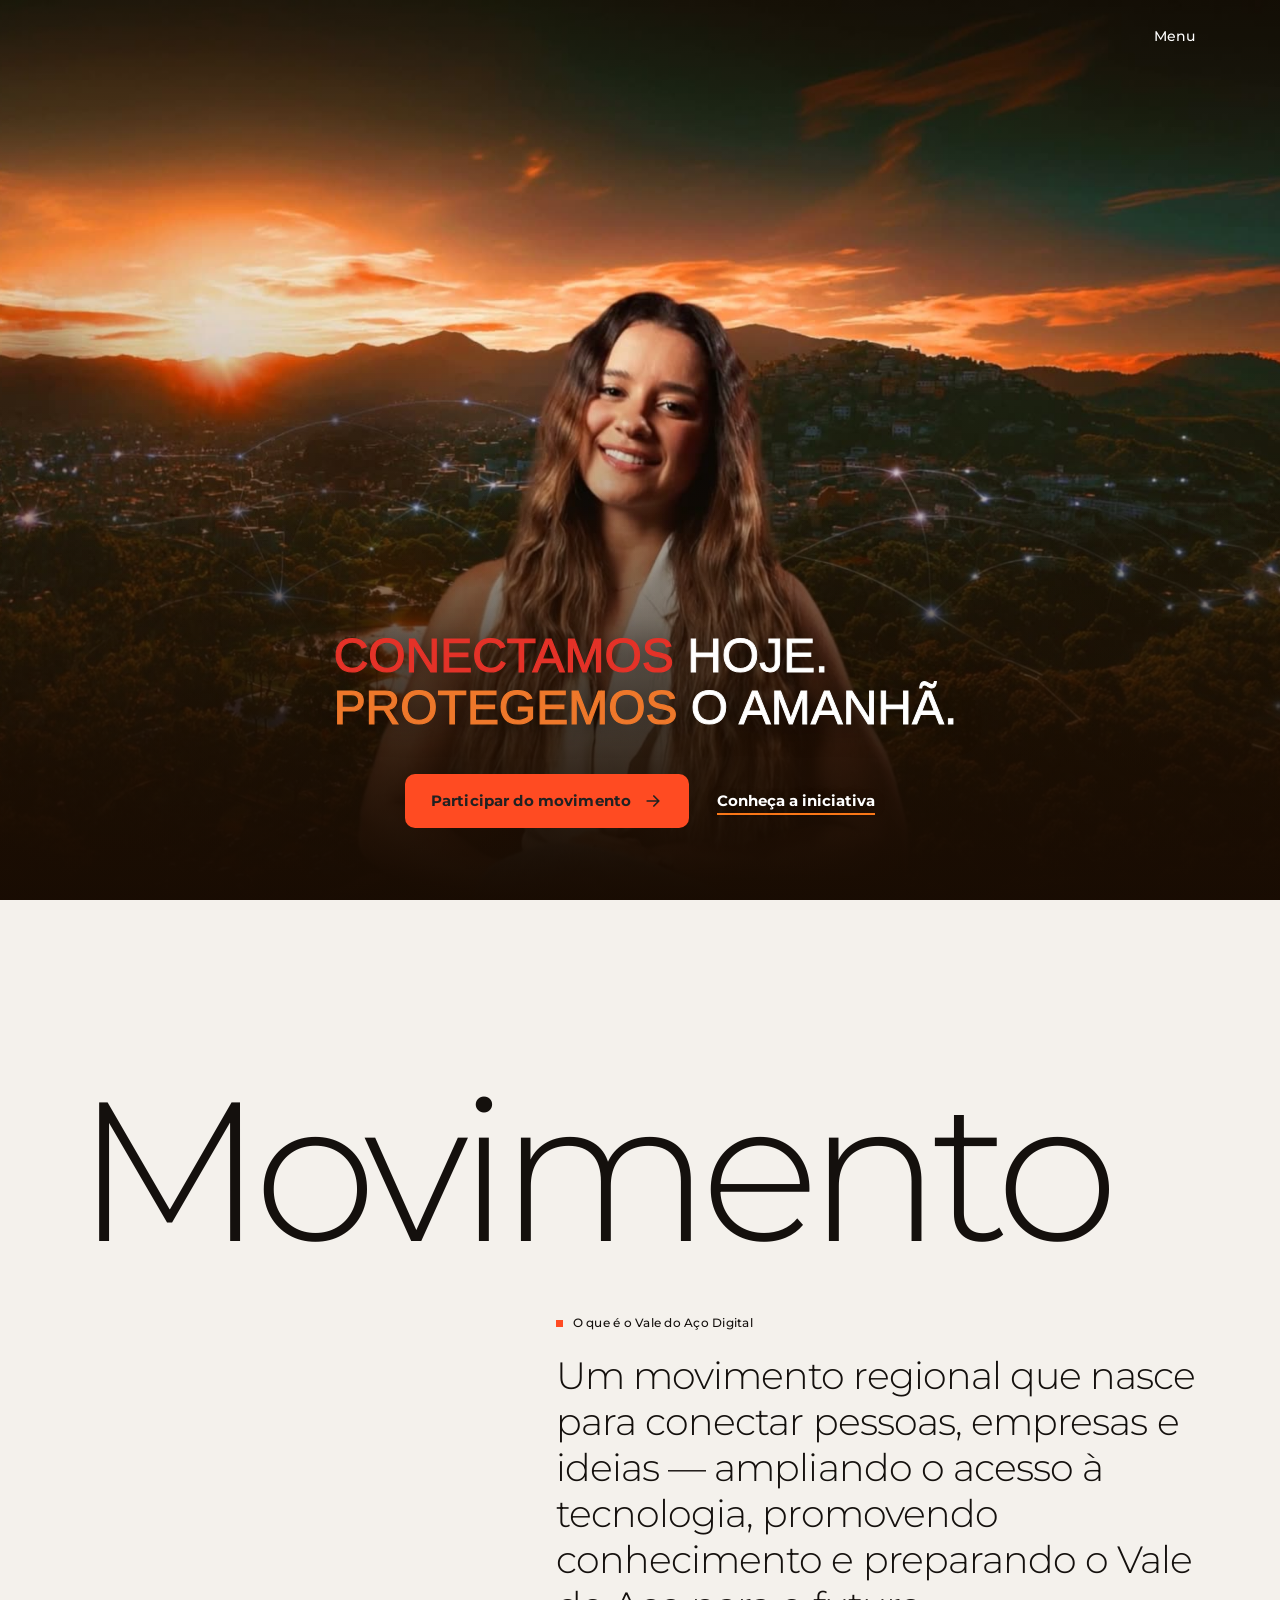
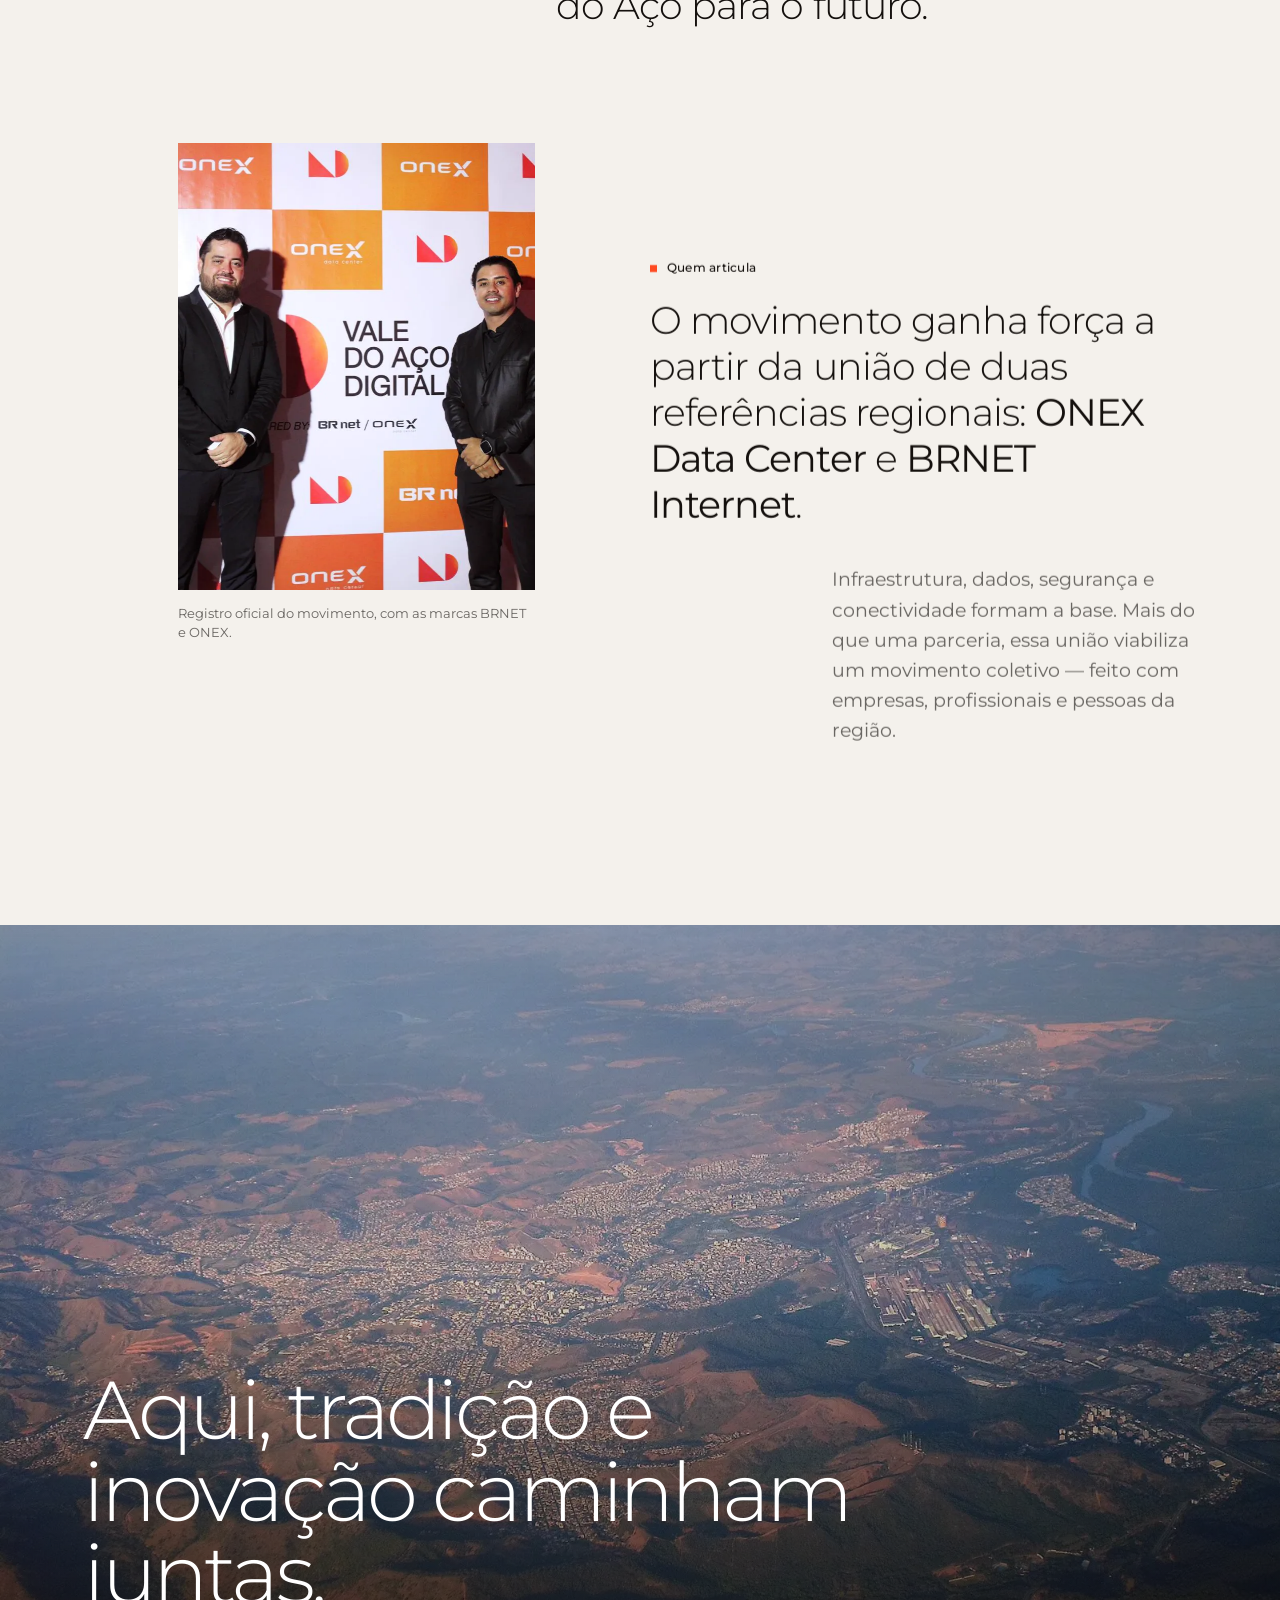
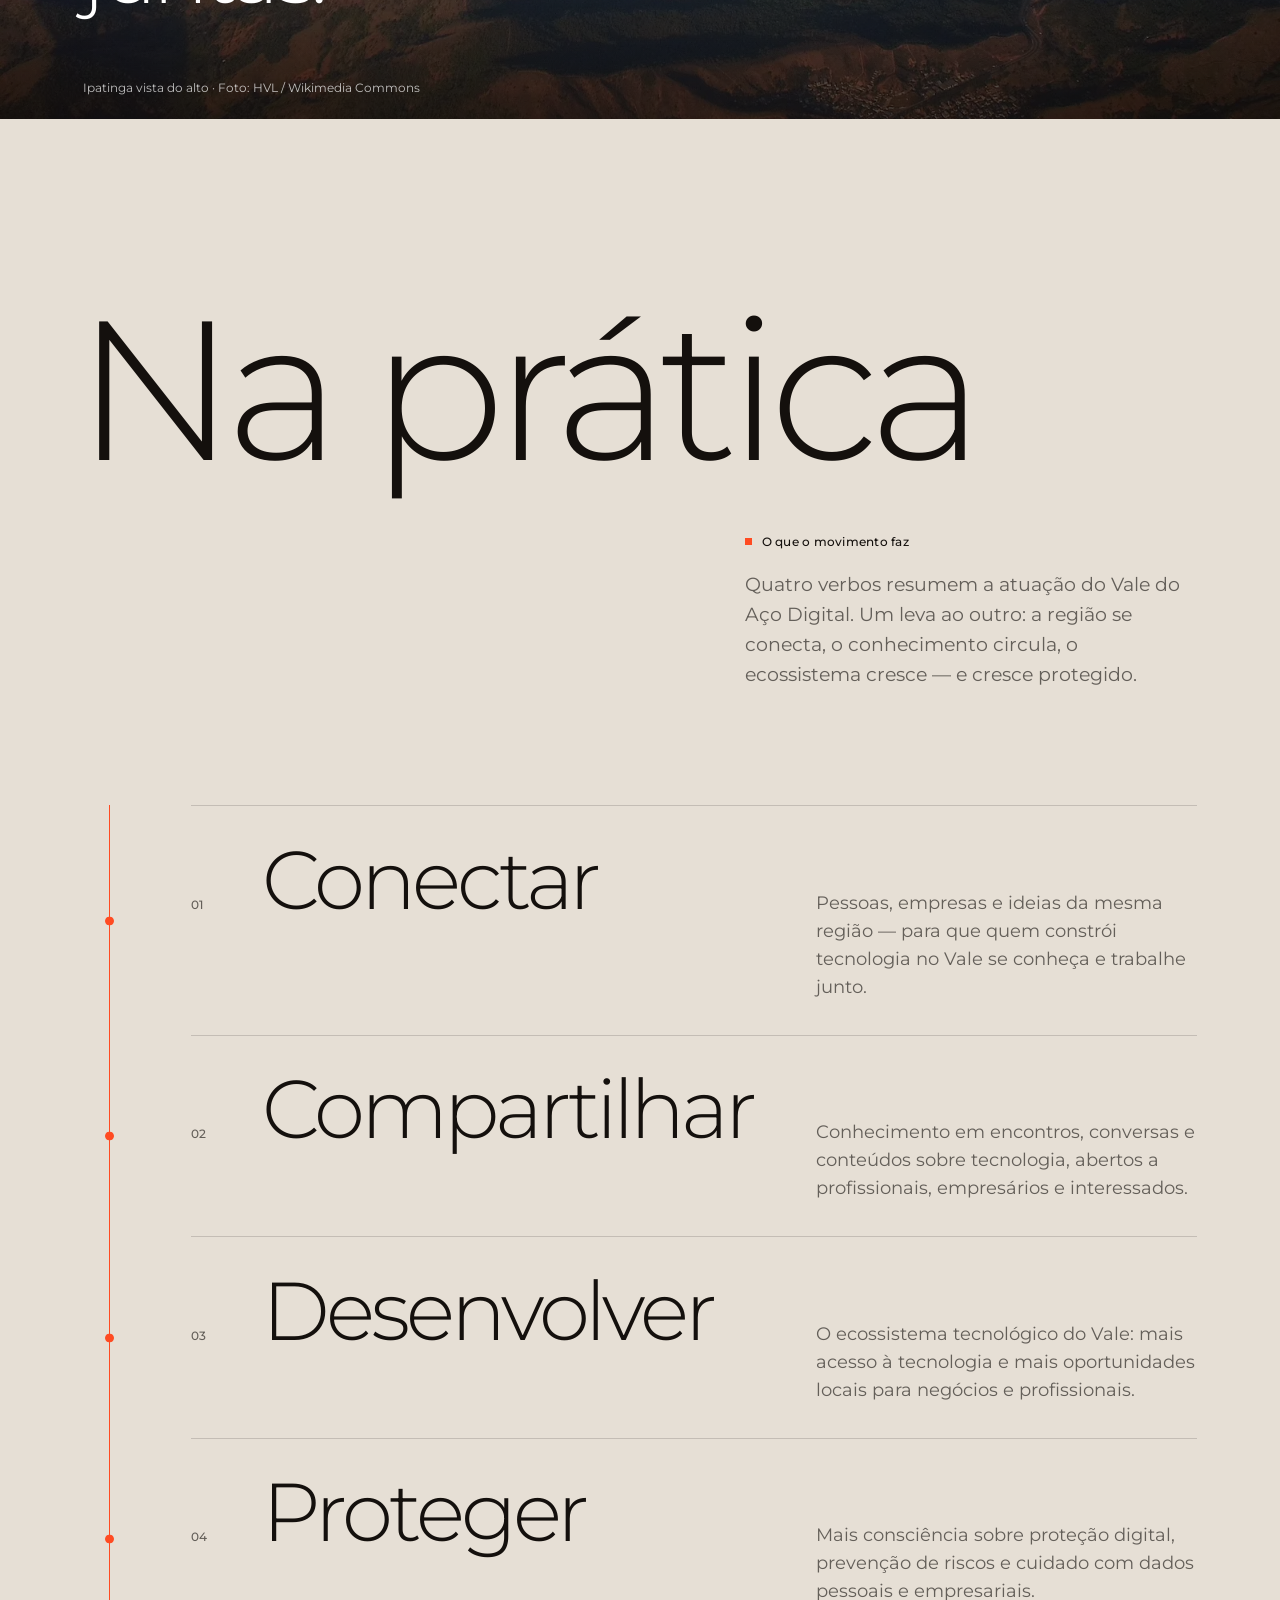
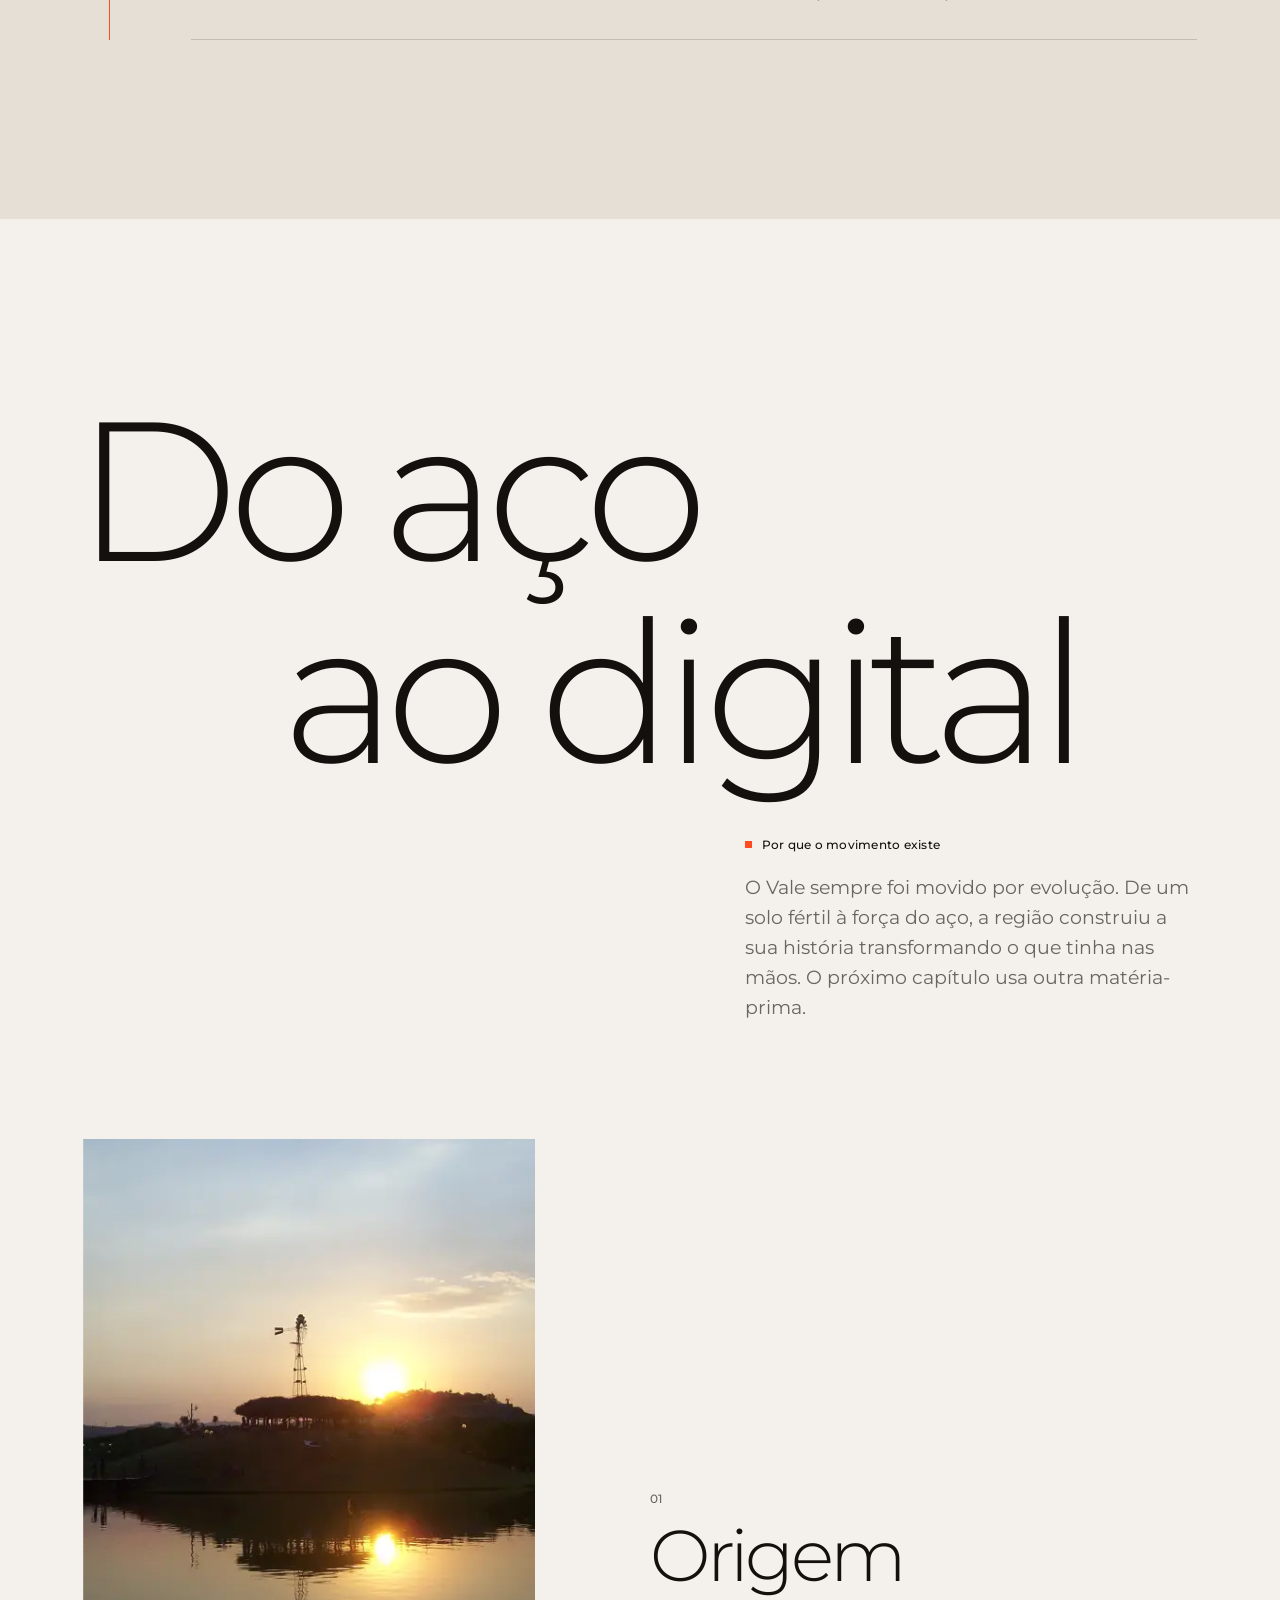
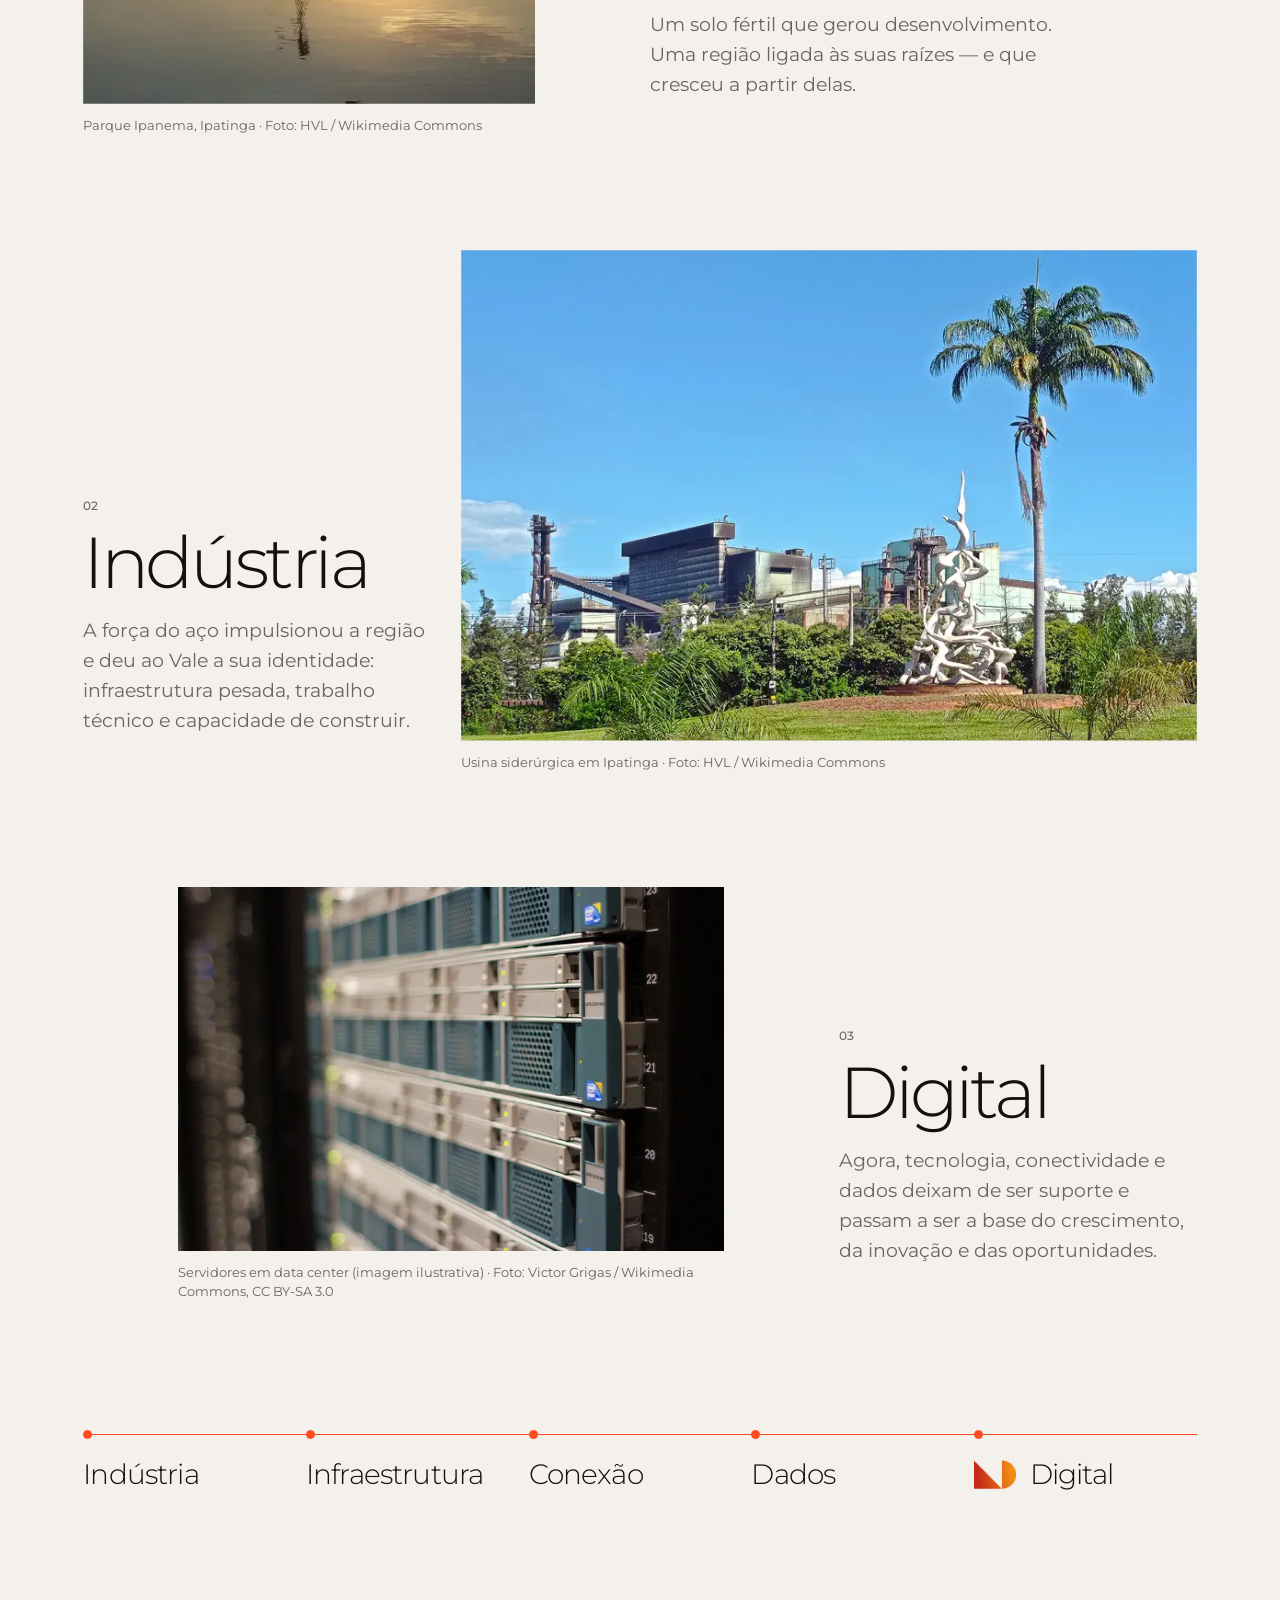
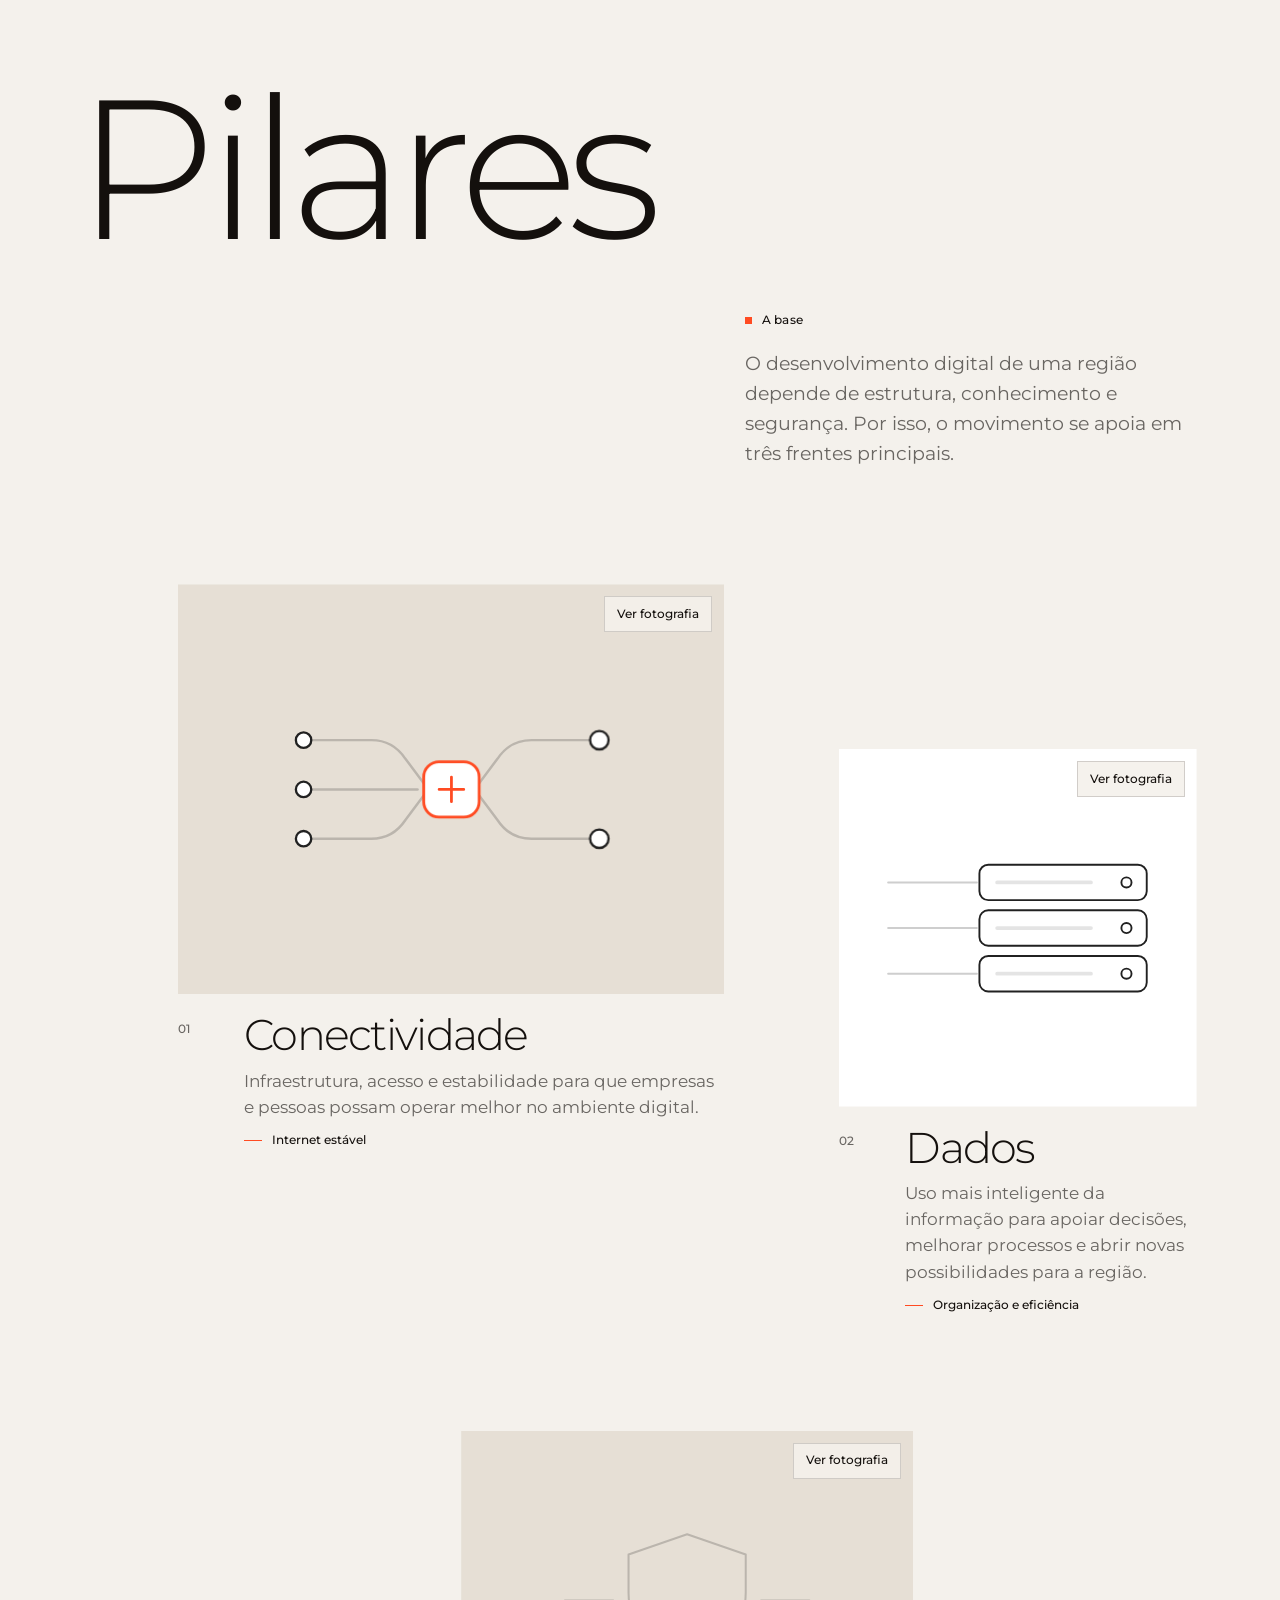
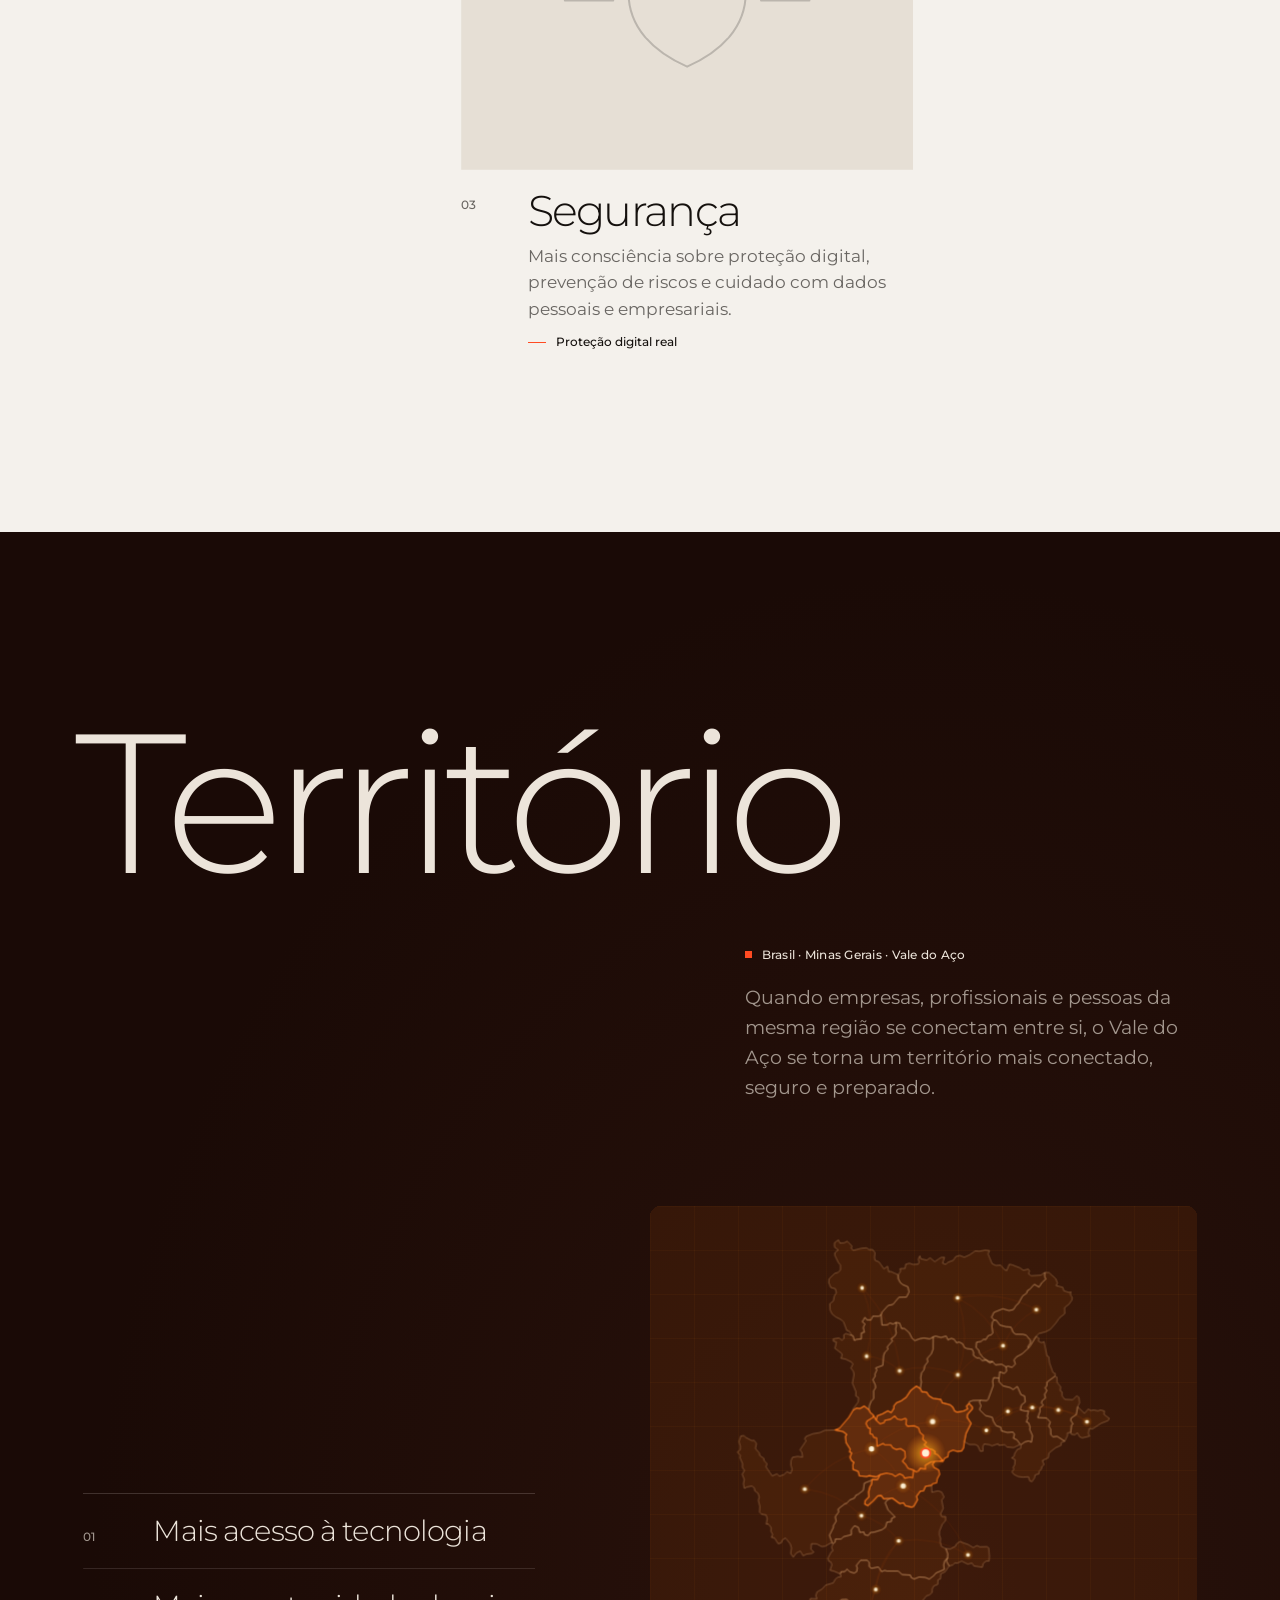
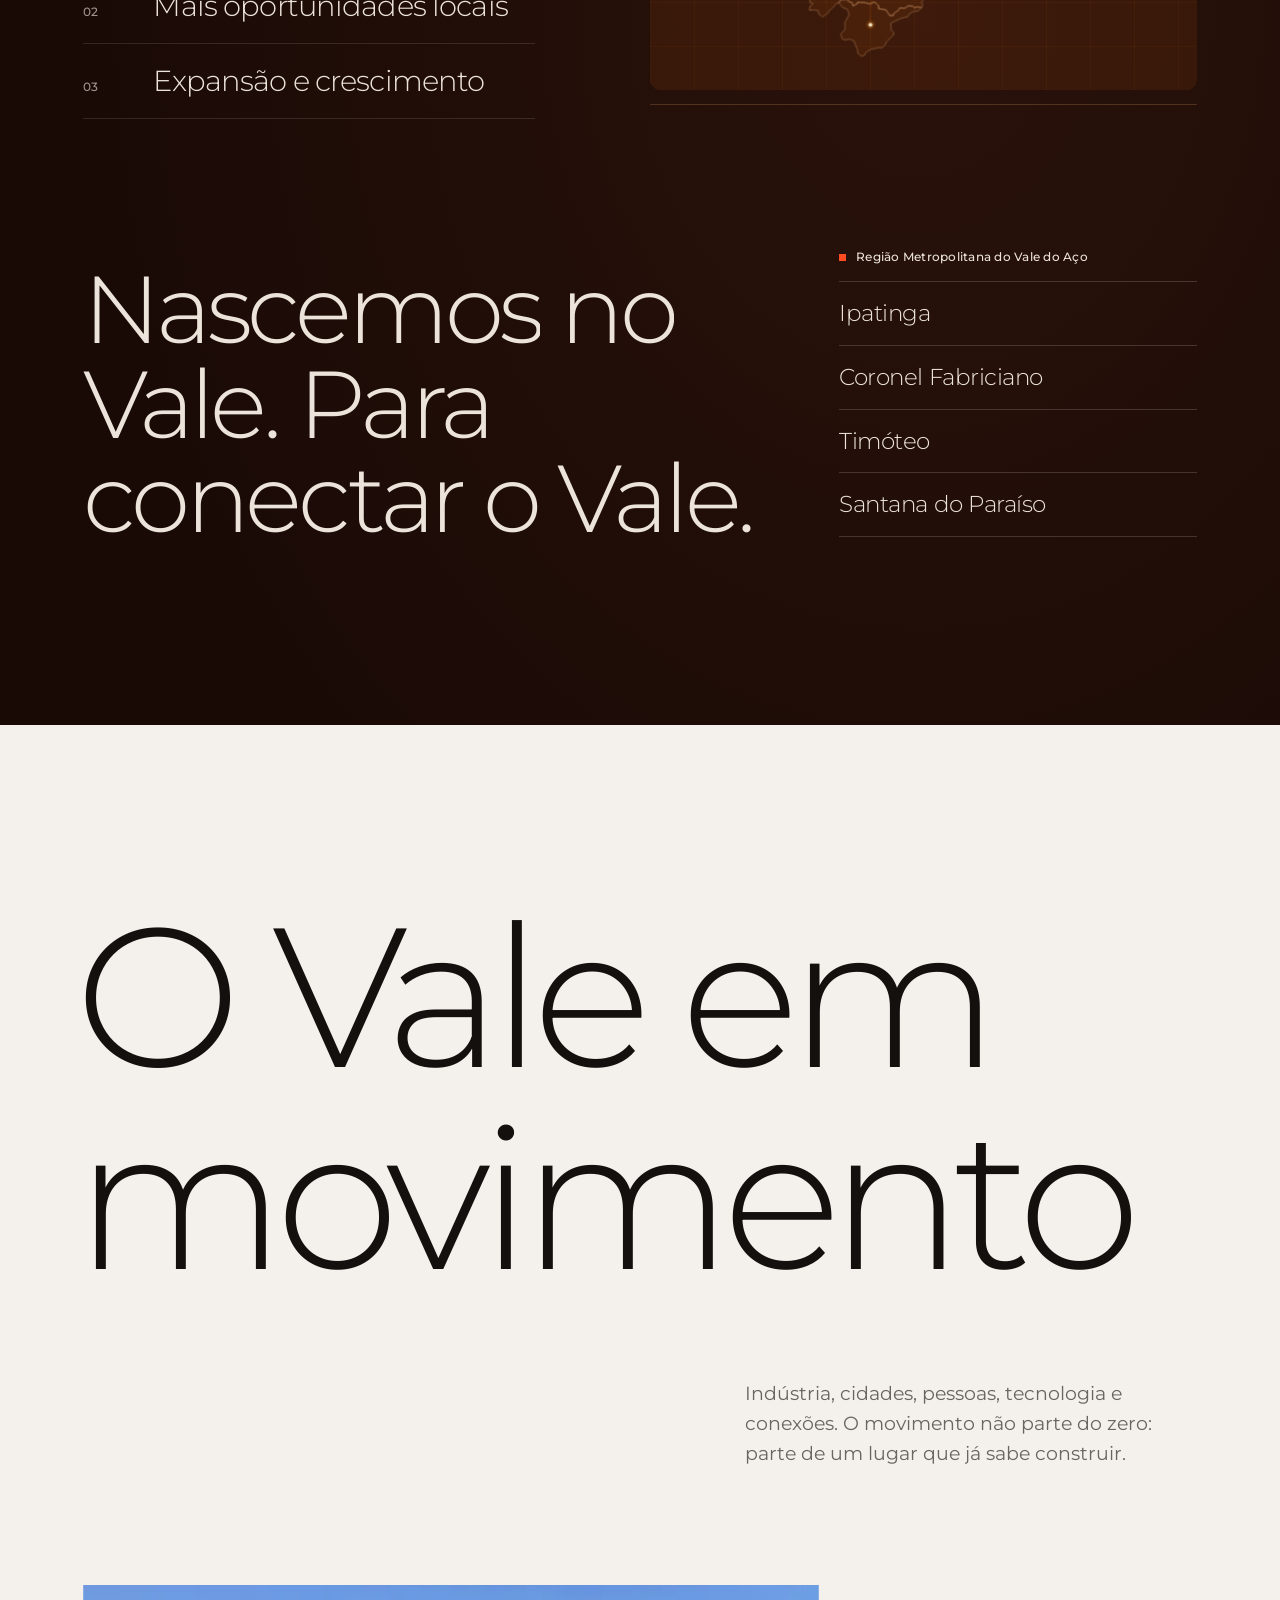
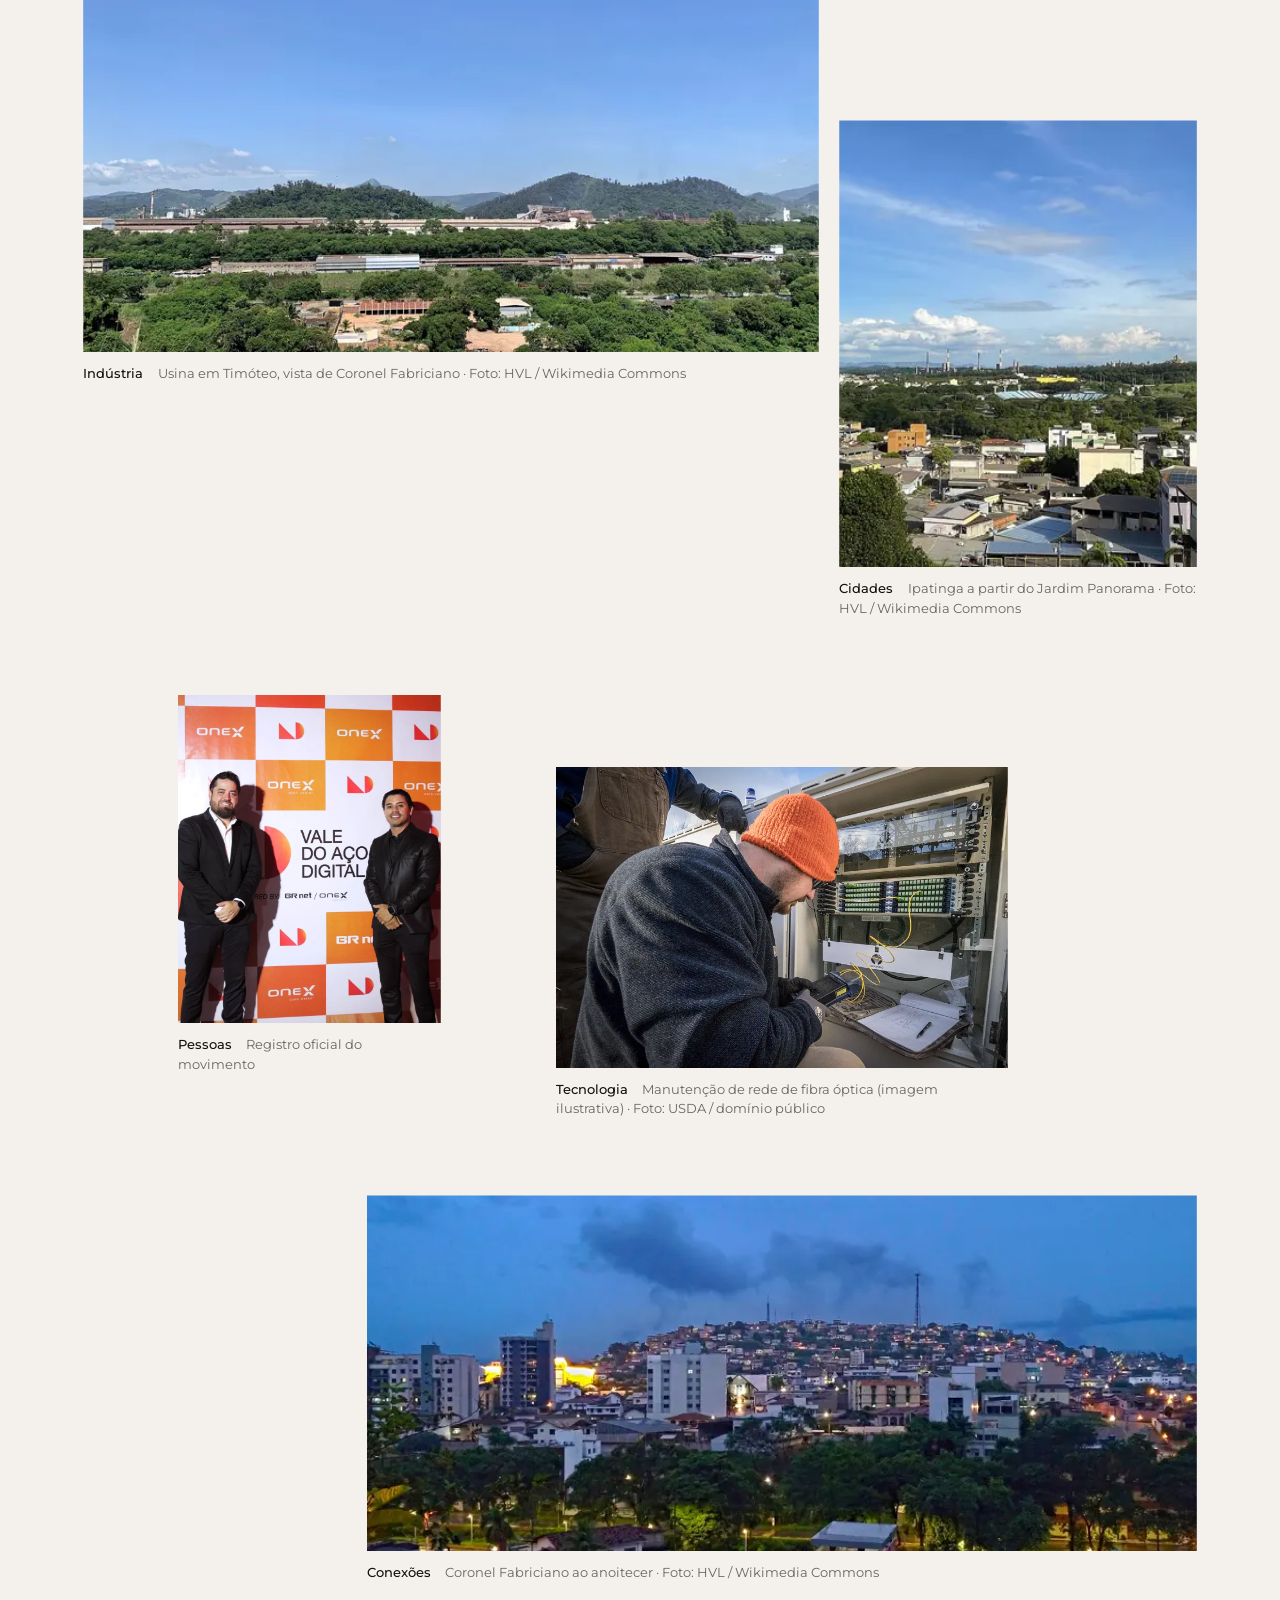
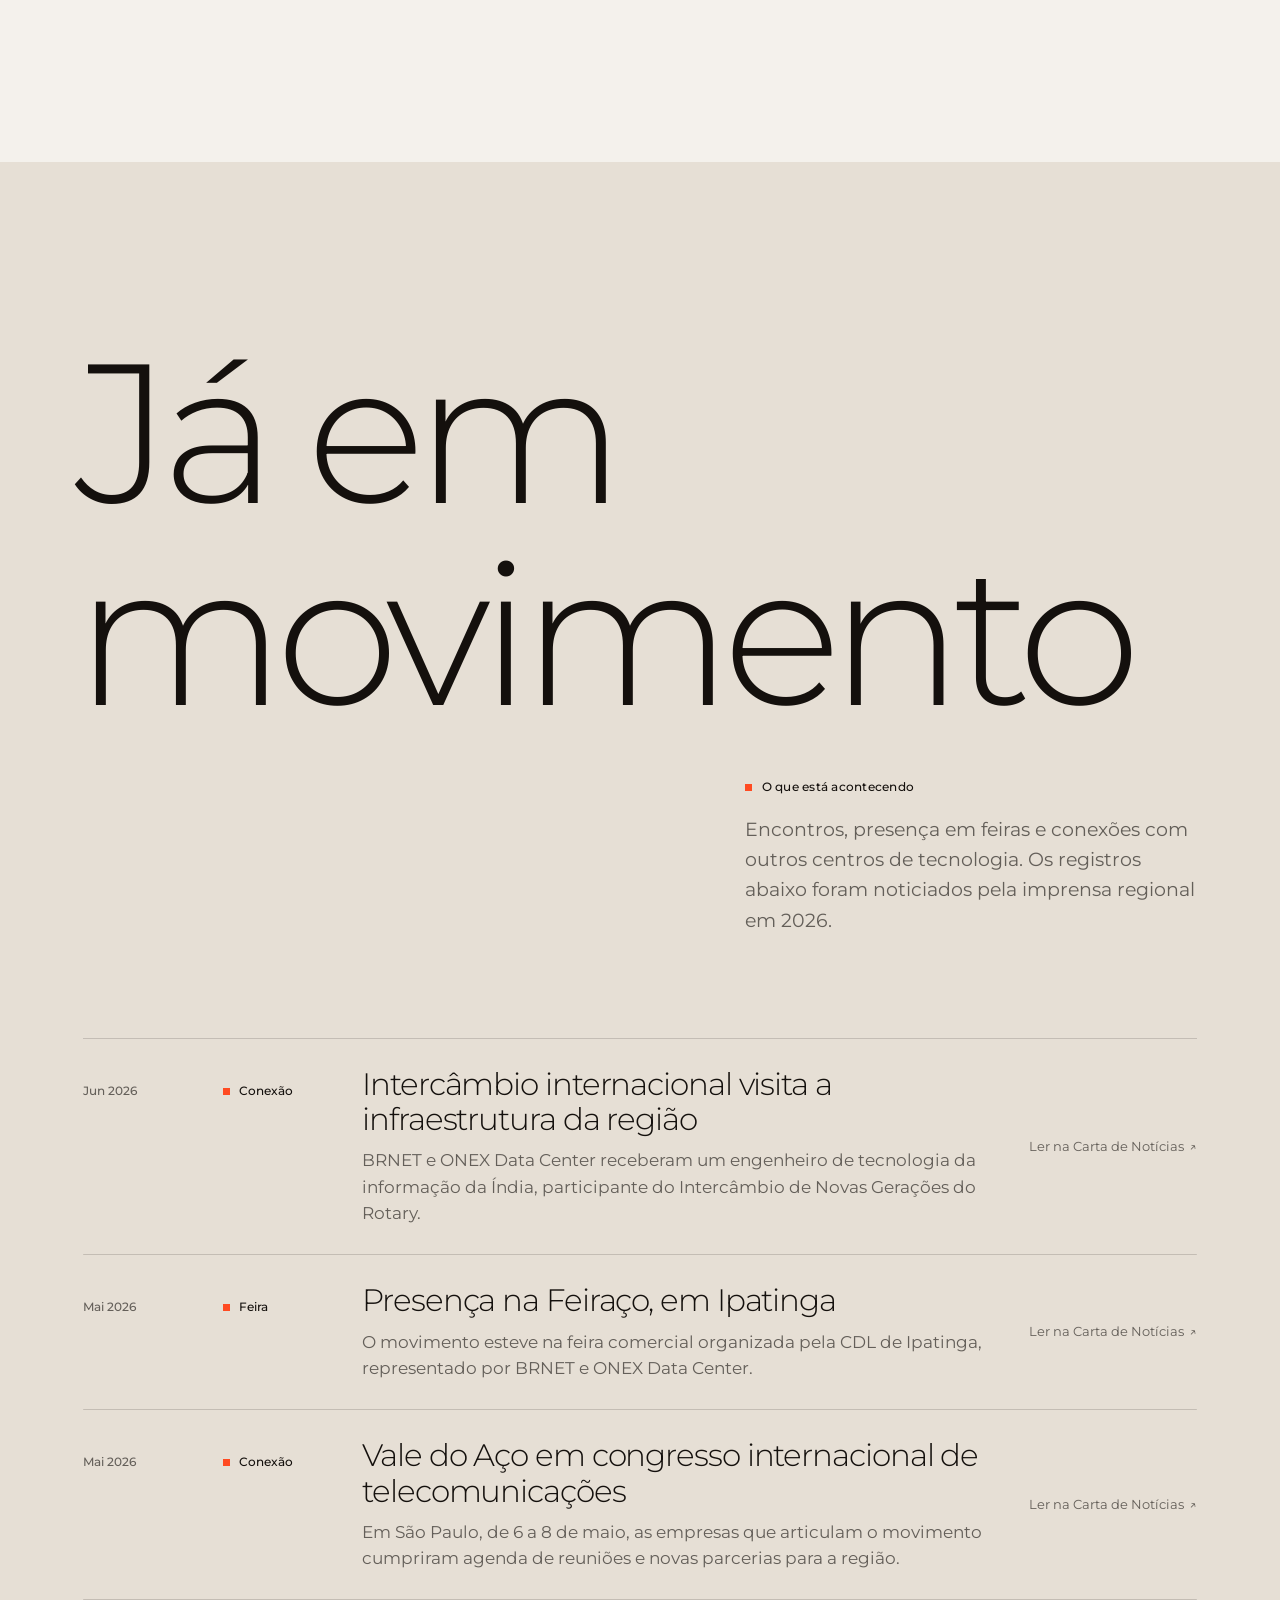
==== index.html @ d5a4e7cc "Prévia: versão atual + backup v6" ====
<!doctype html>
<html lang="pt-BR" class="no-js">
<head>
  <meta charset="utf-8">
  <meta name="robots" content="noindex, nofollow" />
<meta name="viewport" content="width=device-width, initial-scale=1">
  <title>Vale do Aço Digital — movimento regional de tecnologia do Vale do Aço</title>
  <meta name="description" content="O Vale do Aço Digital é um movimento regional que conecta pessoas, empresas e ideias para ampliar o acesso à tecnologia no Vale do Aço (MG), apoiado em conectividade, dados e segurança. Articulado por ONEX Data Center e BRNET Internet.">
  <meta name="theme-color" content="#110b08">
  <meta property="og:title" content="Vale do Aço Digital — do aço ao digital">
  <meta property="og:site_name" content="Vale do Aço Digital">
  <meta property="og:url" content="https://valedoacodigital.com.br/">
  <meta property="og:image" content="https://valedoacodigital.com.br/assets/img/hero-poster-fim.jpg">
  <link rel="canonical" href="https://valedoacodigital.com.br/">
  <meta property="og:description" content="Conectamos hoje, protegemos o amanhã. Um movimento regional para conectar pessoas, empresas e ideias no Vale do Aço.">
  <meta property="og:type" content="website">
  <meta property="og:locale" content="pt_BR">
  <link rel="icon" type="image/png" href="assets/img/favicon.png">
  <link rel="preconnect" href="https://fonts.googleapis.com">
  <link rel="preconnect" href="https://fonts.gstatic.com" crossorigin>
  <link href="https://fonts.googleapis.com/css2?family=Montserrat:wght@300;400;500;600;700;800&display=swap" rel="stylesheet">
  <link rel="preload" as="image" href="assets/img/hero-poster-inicio.jpg">
  <link rel="stylesheet" href="assets/css/styles.css?v=3.1">
  <link rel="stylesheet" href="assets/css/map-camera.css">
  <link rel="stylesheet" href="assets/css/publicos.css?v=1.0">
  <link rel="stylesheet" href="assets/css/exo.css?v=2.1">
  <script>
    (function (d) {
      var c = 'js hero-top', seen = false;
      try { seen = sessionStorage.getItem('vad-intro') === '1'; } catch (e) {}
      var still = matchMedia('(prefers-reduced-motion: reduce)').matches;
      if (!seen && !location.hash && !(window.pageYOffset > 4) && !still) { c += ' intro-on intro-lock'; }
      /* hero longo + sticky só no modo scrub (ponteiro fino, sem reduced motion nem economia de dados): o layout já nasce
         com a altura certa; main.js confirma ou desfaz (toque → reprodução nativa em 100svh; falha de vídeo → estático) */
      var conn = navigator.connection;
      if (!still && !(conn && conn.saveData) && !matchMedia('(hover: none) and (pointer: coarse)').matches) { c += ' hero-scrub'; }
      d.className = d.className.replace('no-js', c);
    })(document.documentElement);
  </script>
</head>
<body id="topo">
  <a class="skip" href="#conteudo">Ir para o conteúdo</a>

  <!-- INTRO: só aparece com JS, uma vez por sessão e sem reduced motion (ver script no <head>) -->
  <!-- intro:start -->
  <div class="intro" id="intro">
    <div class="intro__stage">
      <svg class="intro__mark" viewBox="0 0 368.14 146.44" aria-hidden="true" focusable="false">
        <defs>
          <linearGradient id="ig-tri" gradientUnits="userSpaceOnUse" x1="12.27" y1="137.36" x2="135.42" y2="8.02"><stop offset="0" stop-color="#ba2819"/><stop offset=".22" stop-color="#e41a18"/><stop offset="1" stop-color="#e62821"/></linearGradient>
          <linearGradient id="ig-disc" gradientUnits="userSpaceOnUse" x1="135.63" y1="137.36" x2="197.1" y2="8.02"><stop offset="0" stop-color="#e62f21"/><stop offset=".45" stop-color="#ea5f1b"/><stop offset="1" stop-color="#f39316"/></linearGradient>
          <radialGradient id="ig-glow"><stop offset="0" stop-color="#ff3c1e" stop-opacity=".38"/><stop offset="1" stop-color="#ff3c1e" stop-opacity="0"/></radialGradient>
        </defs>
        <g class="im-cam">
          <ellipse class="im-glow" cx="104.68" cy="72.69" rx="150" ry="120" fill="url(#ig-glow)"/>
          <g class="im-lines">
            <path style="--i:0" d="M12.27 8.02L135.42 137.36H12.27Z"/>
            <path style="--i:0" d="M135.63 137.36V8.02A61.47 64.67 0 0 1 135.63 137.36Z"/>
            <path style="--i:1" d="M12.27 15.93L127.89 137.36H12.27Z"/>
            <path style="--i:1" d="M137.51 133.41V11.97A57.72 60.72 0 0 1 137.51 133.41Z"/>
            <path style="--i:2" d="M12.27 23.83L120.37 137.36H12.27Z"/>
            <path style="--i:2" d="M139.39 129.46V15.93A53.96 56.77 0 0 1 139.39 129.46Z"/>
            <path style="--i:3" d="M12.27 31.73L112.84 137.36H12.27Z"/>
            <path style="--i:3" d="M141.27 125.51V19.88A50.2 52.81 0 0 1 141.27 125.51Z"/>
            <path style="--i:4" d="M12.27 39.64L105.32 137.36H12.27Z"/>
            <path style="--i:4" d="M143.14 121.55V23.83A46.45 48.86 0 0 1 143.14 121.55Z"/>
            <path style="--i:5" d="M12.27 47.54L97.79 137.36H12.27Z"/>
            <path style="--i:5" d="M145.02 117.6V27.78A42.69 44.91 0 0 1 145.02 117.6Z"/>
            <path style="--i:6" d="M12.27 55.45L90.26 137.36H12.27Z"/>
            <path style="--i:6" d="M146.9 113.65V31.73A38.93 40.96 0 0 1 146.9 113.65Z"/>
            <path style="--i:7" d="M12.27 63.35L82.74 137.36H12.27Z"/>
            <path style="--i:7" d="M148.78 109.7V35.69A35.18 37.01 0 0 1 148.78 109.7Z"/>
            <path style="--i:8" d="M12.27 71.26L75.21 137.36H12.27Z"/>
            <path style="--i:8" d="M150.66 105.75V39.64A31.42 33.05 0 0 1 150.66 105.75Z"/>
            <path style="--i:9" d="M12.27 79.16L67.69 137.36H12.27Z"/>
            <path style="--i:9" d="M152.54 101.79V43.59A27.66 29.1 0 0 1 152.54 101.79Z"/>
          </g>
          <path class="im-trace im-trace--spark" pathLength="1" d="M135.63 8.02A61.47 64.67 0 0 1 135.63 137.36"/>
          <path class="im-trace im-trace--diag" pathLength="1" d="M12.27 8.02L135.42 137.36"/>
          <path class="im-trace im-trace--stem" pathLength="1" d="M135.63 137.36V8.02"/>
          <path class="im-trace im-trace--arc" pathLength="1" d="M135.63 8.02A61.47 64.67 0 0 1 135.63 137.36"/>
          <g class="im-fill">
            <path fill="url(#ig-tri)" d="M12.27 8.02L135.42 137.36H12.27Z"/>
            <path fill="url(#ig-disc)" d="M135.63 137.36V8.02A61.47 64.67 0 0 1 135.63 137.36Z"/>
          </g>
          <g class="im-outline"><path d="M12.27 8.02L135.42 137.36H12.27Z"/><path d="M135.63 137.36V8.02A61.47 64.67 0 0 1 135.63 137.36Z"/></g>
          <path class="im-sweep" pathLength="1" d="M135.63 8.02A61.47 64.67 0 0 1 135.63 137.36"/>
          <image class="im-official" href="assets/img/vad-assinatura-icone.png" width="210" height="146.44"/>
        </g>
        <g class="im-word"><polygon points="222.45 46.51 232.94 17.03 227.93 17.03 220.03 40.76 212.2 17.03 207.07 17.03 217.44 46.51 222.45 46.51"/><path d="M234.3,46.51l3.19-8.58h11.36l3.11,8.58h5.27l-11.52-29.49h-4.87l-11.48,29.49h4.95ZM239.05,33.75l4.15-11.43,4.09,11.43h-8.24Z"/><polygon points="278.66 42.33 263.58 42.33 263.58 17.03 258.79 17.03 258.79 46.51 278.66 46.51 278.66 42.33"/><polygon points="301.77 42.33 285.77 42.33 285.77 33.46 300.57 33.46 300.57 29.28 285.77 29.28 285.77 21.21 301.65 21.21 301.65 17.03 280.98 17.03 280.98 46.51 301.77 46.51 301.77 42.33"/><path d="M220.66,54.97h-10.27v29.49h10.27c2.42,0,4.55-.35,6.32-1.03,1.8-.69,3.3-1.71,4.46-3.03,1.16-1.31,2.03-2.94,2.58-4.86.54-1.89.82-4.08.82-6.5,0-4.7-1.25-8.25-3.71-10.58-2.45-2.31-5.98-3.49-10.48-3.49ZM222.53,80.18c-.62.06-1.13.1-1.54.1h-5.81v-21.11h5.89c1.68,0,3.11.24,4.24.7,1.11.46,2.03,1.13,2.73,2,.71.88,1.23,1.97,1.54,3.24.32,1.3.48,2.79.48,4.45s-.18,3.16-.52,4.35c-.34,1.18-.78,2.18-1.31,2.95-.52.77-1.11,1.38-1.76,1.82-.67.45-1.35.8-2.02,1.04-.68.24-1.32.39-1.92.45Z"/><path d="M257.19,83.83c1.76-.84,3.26-1.99,4.44-3.42,1.18-1.43,2.08-3.09,2.66-4.94.58-1.84.88-3.78.88-5.76s-.3-3.92-.88-5.76c-.59-1.85-1.48-3.51-2.66-4.94-1.19-1.43-2.68-2.59-4.44-3.44-1.76-.85-3.84-1.29-6.16-1.29s-4.4.43-6.16,1.29c-1.76.85-3.25,2.01-4.44,3.44-1.18,1.43-2.08,3.09-2.66,4.94-.58,1.84-.88,3.78-.88,5.76s.3,3.92.88,5.76c.59,1.85,1.48,3.51,2.66,4.94,1.18,1.43,2.68,2.58,4.44,3.42,1.76.84,3.84,1.26,6.16,1.26s4.4-.43,6.16-1.26ZM251.03,58.48c1.64,0,3.06.32,4.23.96,1.18.64,2.16,1.5,2.9,2.54.76,1.06,1.32,2.28,1.68,3.61.36,1.35.54,2.73.54,4.12s-.18,2.78-.54,4.12c-.36,1.33-.92,2.55-1.68,3.61-.75,1.05-1.73,1.9-2.9,2.55-1.17.64-2.59.96-4.23.96s-3.06-.32-4.23-.96c-1.18-.64-2.15-1.49-2.91-2.54-.76-1.07-1.33-2.28-1.68-3.61-.36-1.34-.54-2.73-.54-4.12s.18-2.78.54-4.12c.35-1.33.92-2.54,1.68-3.61.75-1.05,1.73-1.91,2.91-2.54,1.17-.64,2.6-.96,4.23-.96Z"/><path d="M298.93,84.46h5.27l-11.52-29.49h-4.87l-11.48,29.49h4.95l3.19-8.58h11.36l3.11,8.58ZM294.26,71.69h-8.24l4.15-11.43,4.09,11.43Z"/><path d="M307.4,80.19c1.01,1.36,2.31,2.47,3.85,3.31,1.31.72,2.83,1.19,4.52,1.42l-1.62,2.08,1.07,1.76.38-.14c.27-.1.52-.17.74-.22.5-.11,1.34-.09,1.8.2.27.17.31.34.31.48,0,.12-.04.18-.07.21-.12.11-.28.21-.47.29-.2.09-.42.15-.66.18-.69.09-1.3.07-1.95-.09-.41-.1-.77-.21-1.06-.33l-.46-.19-1.11,2.71.5.17c.63.22,1.26.4,1.86.55.64.16,1.3.23,1.97.23.59,0,1.2-.06,1.82-.19.63-.13,1.22-.35,1.75-.66.54-.31.99-.73,1.34-1.25.36-.53.54-1.19.54-1.96,0-1.15-.42-2.03-1.25-2.6-.84-.58-1.85-.84-2.82-.8l.23-.29c3.52-.1,6.36-1.18,8.46-3.21,2.14-2.07,3.42-4.95,3.8-8.57l.06-.55h-4.81l-.03.46c-.08,1.11-.31,2.16-.69,3.12-.37.95-.89,1.77-1.55,2.45-.66.68-1.45,1.22-2.35,1.6-.91.38-1.96.58-3.14.58-1.61,0-3.01-.3-4.16-.9-1.15-.6-2.11-1.42-2.84-2.43-.74-1.02-1.3-2.24-1.66-3.62-.36-1.4-.54-2.91-.54-4.49,0-1.44.18-2.85.54-4.18.35-1.32.91-2.51,1.66-3.53.74-1.01,1.69-1.83,2.82-2.43,1.13-.6,2.52-.9,4.14-.9,1.88,0,3.52.48,4.88,1.43,1.34.93,2.21,2.36,2.61,4.24l.08.4h4.77l-.08-.57c-.22-1.58-.7-2.99-1.42-4.2-.72-1.21-1.64-2.23-2.72-3.04-1.08-.8-2.33-1.42-3.71-1.83-1.37-.41-2.84-.62-4.37-.62-2.24,0-4.27.41-6.02,1.22-1.75.81-3.23,1.94-4.4,3.34-1.17,1.4-2.06,3.06-2.67,4.94-.6,1.86-.9,3.88-.9,6s.26,3.95.76,5.7c.51,1.77,1.27,3.34,2.27,4.69Z"/><path d="M360.39,63.96c-.59-1.85-1.48-3.51-2.66-4.94-1.19-1.43-2.68-2.59-4.44-3.44-1.76-.85-3.84-1.29-6.16-1.29s-4.4.43-6.16,1.29c-1.76.85-3.25,2.01-4.44,3.44-1.18,1.43-2.08,3.09-2.66,4.94-.58,1.84-.88,3.78-.88,5.76s.3,3.92.88,5.76c.59,1.85,1.48,3.51,2.66,4.94,1.18,1.43,2.68,2.58,4.44,3.42,1.76.84,3.84,1.26,6.16,1.26s4.4-.43,6.16-1.26c1.76-.84,3.26-1.99,4.44-3.42,1.18-1.43,2.08-3.09,2.66-4.94.58-1.84.88-3.78.88-5.76s-.3-3.92-.88-5.76ZM347.12,80.95c-1.64,0-3.06-.32-4.23-.96-1.18-.64-2.15-1.49-2.91-2.54-.76-1.07-1.33-2.28-1.68-3.61-.36-1.34-.54-2.73-.54-4.12s.18-2.78.54-4.12c.35-1.33.92-2.54,1.68-3.61.75-1.05,1.73-1.91,2.91-2.54,1.17-.64,2.6-.96,4.23-.96s3.06.32,4.23.96c1.18.64,2.16,1.5,2.9,2.54.76,1.06,1.32,2.28,1.68,3.61.36,1.35.54,2.73.54,4.12s-.18,2.78-.54,4.12c-.36,1.33-.92,2.55-1.68,3.61-.75,1.05-1.72,1.9-2.9,2.55-1.17.64-2.59.96-4.23.96Z"/><path d="M220.66,95.58h-10.27v29.49h10.27c2.42,0,4.55-.35,6.32-1.03,1.8-.69,3.3-1.71,4.46-3.03,1.16-1.31,2.03-2.94,2.58-4.86.54-1.89.82-4.08.82-6.5,0-4.7-1.25-8.25-3.71-10.58-2.45-2.31-5.98-3.49-10.48-3.49ZM222.53,120.78c-.62.06-1.13.1-1.54.1h-5.81v-21.11h5.89c1.68,0,3.11.24,4.24.7,1.11.46,2.03,1.13,2.73,2,.71.88,1.23,1.97,1.54,3.24.32,1.3.48,2.79.48,4.45s-.18,3.16-.52,4.35c-.34,1.18-.78,2.18-1.31,2.95-.52.77-1.11,1.38-1.76,1.82-.67.45-1.35.8-2.02,1.04-.68.24-1.32.39-1.92.45Z"/><rect x="238.64" y="95.58" width="4.79" height="29.49"/><path d="M261.03,113.25h9.11c0,1.06-.17,2.06-.5,2.99-.37,1.06-.94,1.99-1.67,2.78-.73.78-1.65,1.41-2.72,1.86-1.08.45-2.34.68-3.76.68-1.51,0-2.85-.3-3.98-.88-1.14-.59-2.11-1.39-2.89-2.38-.78-1-1.39-2.17-1.79-3.47-.41-1.31-.62-2.71-.62-4.14s.18-2.93.54-4.33c.36-1.38.92-2.63,1.66-3.71.74-1.06,1.7-1.93,2.87-2.58,1.16-.65,2.57-.97,4.21-.97,1.01,0,1.98.12,2.88.36.89.24,1.69.6,2.38,1.07.68.46,1.27,1.07,1.74,1.79.47.72.79,1.61.97,2.63l.07.41h4.79l-.09-.58c-.27-1.73-.8-3.24-1.57-4.47-.76-1.23-1.72-2.27-2.85-3.08-1.13-.81-2.42-1.4-3.83-1.77-1.4-.37-2.92-.55-4.5-.55-2.33,0-4.4.44-6.15,1.31-1.75.87-3.22,2.05-4.4,3.51-1.17,1.45-2.05,3.17-2.64,5.09-.58,1.92-.88,3.96-.88,6.07,0,1.91.32,3.78.95,5.55.63,1.78,1.56,3.38,2.77,4.75,1.21,1.38,2.7,2.48,4.43,3.29,1.74.81,3.73,1.22,5.92,1.22,1.73,0,3.47-.34,5.17-1.01,1.44-.57,2.69-1.45,3.75-2.62l.84,3h3.27v-16h-13.49v4.19Z"/><rect x="279.27" y="95.58" width="4.79" height="29.49"/><polygon points="310.19 95.58 286.41 95.58 286.41 99.76 295.9 99.76 295.9 125.06 300.69 125.06 300.69 99.76 310.19 99.76 310.19 95.58"/><path d="M316.57,95.58l-11.48,29.49h4.95l3.19-8.58h11.36l3.11,8.58h5.27l-11.52-29.49h-4.87ZM323.03,112.3h-8.24l4.15-11.43,4.09,11.43Z"/><polygon points="339.32 95.58 334.53 95.58 334.53 125.06 354.4 125.06 354.4 120.88 339.32 120.88 339.32 95.58"/></g>
        <circle class="im-dot" cx="363.67" cy="121.24" r="4.46"/>
      </svg>
    </div>
  </div>
  <!-- intro:end -->


  <!-- Navegação (linguagem exoape): marca à esquerda, links pequenos à direita; some ao descer, volta ao subir.
       No mobile os links viram uma tela cheia com tipografia grande. -->
  <header class="x-header" data-theme="dark">
    <a class="x-brand" href="#topo" aria-label="Vale do Aço Digital — início">
      <img src="assets/img/vad-simbolo.png" width="767" height="547" alt="">
      <span>Vale do Aço Digital</span>
    </a>
    <nav class="x-nav" aria-label="Principal">
      <ul>
        <li><a href="#movimento">O movimento</a></li>
        <li><a href="#pratica">Na prática</a></li>
        <li><a href="#pilares">Pilares</a></li>
        <li><a href="#conexoes">Território</a></li>
        <li><a href="#para-quem">Para quem</a></li>
        <li><a href="#quem-faz-parte">Ecossistema</a></li>
        <li><a class="x-nav__cta" href="https://wa.me/5531989048888?text=Ol%C3%A1!%20Quero%20fazer%20parte%20do%20Vale%20do%20A%C3%A7o%20Digital." target="_blank" rel="noopener noreferrer">Participar</a></li>
      </ul>
    </nav>
    <button class="x-menu-btn" type="button" aria-expanded="false" aria-controls="x-menu"><span>Menu</span></button>
  </header>

  <div class="x-menu" id="x-menu">
    <ul class="x-menu__list">
      <li style="--i:0"><a href="#movimento"><span>O movimento</span></a></li>
      <li style="--i:1"><a href="#pratica"><span>Na prática</span></a></li>
      <li style="--i:2"><a href="#pilares"><span>Pilares</span></a></li>
      <li style="--i:3"><a href="#conexoes"><span>Território</span></a></li>
      <li style="--i:4"><a href="#para-quem"><span>Para quem</span></a></li>
      <li style="--i:5"><a href="#quem-faz-parte"><span>Ecossistema</span></a></li>
    </ul>
    <div class="x-menu__foot">
      <a href="https://wa.me/5531989048888?text=Ol%C3%A1!%20Quero%20fazer%20parte%20do%20Vale%20do%20A%C3%A7o%20Digital." target="_blank" rel="noopener noreferrer">Participar do movimento</a>
      <a href="https://www.instagram.com/valedoacodigital/" target="_blank" rel="noopener noreferrer">Instagram</a>
      <a href="https://www.youtube.com/@valedoa%C3%A7odigital" target="_blank" rel="noopener noreferrer">YouTube</a>
    </div>
  </div>

  <main id="conteudo">

    <!-- HERO: composição do hero-preview (vídeo com scroll scrub no ponteiro fino / reprodução nativa no toque, assinatura, frase final, dissolução por camada .hero__fade) -->
    <section class="hero" id="hero" aria-label="Abertura" data-nav-theme="dark">
      <div class="hero__sticky">
        <video class="hero__video" muted playsinline preload="none" poster="assets/img/hero-poster-fim.jpg" aria-hidden="true" tabindex="-1"></video>
        <div class="hero__fade" aria-hidden="true"></div>
        <div class="hero__shade" aria-hidden="true"></div>

        <div class="hero__logo vad-logo">
          <svg class="vad-logo-svg" xmlns="http://www.w3.org/2000/svg" viewBox="0 0 368.14 185.61" aria-hidden="true" focusable="false">
          <g class="vlogo-part vlogo-part-icon"><image width="210" height="146.44" href="assets/img/vad-assinatura-icone.png"/></g>
          <g class="vlogo-part vlogo-part-wordmark"><path class="vlogo-st1" d="M186.82,166.62c.27.99.17,2.13.07,3.13-.12,1.21-1.28,2.11-2.52,2.11l-8.06.05c-.9,0-1.69-.35-2.4-.84-.35-.41-.64-.88-.64-1.44v-9.38s10.96.03,10.96.03c.92,0,1.76.46,2.41.98.47.89.49,2-.16,2.79-.49.59-1.33.72-2.08.89.86.21,2.1.58,2.41,1.69ZM178.1,164.87h5.48s0-2.17,0-2.17h-6.93s0,6.85,0,6.85h6.93s0-2.22,0-2.22h-2.55c-1.27-.02-3.33-.78-2.93-2.45Z"/><path class="vlogo-st1" d="M198.29,171.97l-4.89-7.09,5.29-.03v-2.15s-6.93,0-6.93,0l-.02,6.94c0,.96-.61,1.69-1.39,2.08l-1.98.16v-11.64s11.46.05,11.46.05c1.35,0,2.28,1.13,2.22,2.33v2.41c0,1.68-1.43,2.22-2.91,2.35l3.19,4.52-4.05.07Z"/><path class="vlogo-st1" d="M221.57,170.05l7.77.03c-.49,1.16-1.55,1.78-2.68,1.79l-5.28.03c-1.18,0-2.9-.72-2.9-2.27v-5.31c0-1.44,1.72-2.12,2.75-2.12,1.92,0,3.68-.04,5.59.05.8.04,2.02.56,2.28,1.34.32.99.24,2.19.06,3.2-.15.84-1.26,1.29-2.05,1.29l-5.53.06v1.9ZM226.18,166.24l-.02-2.03h-4.58s0,2.04,0,2.04h4.61Z"/><path class="vlogo-st1" d="M217.1,171.9c-1.66.03-3.07-.65-3.07-2.41v-5.28s-3.68,0-3.68,0v7.69s-3.11,0-3.11,0v-9.68c1.1-.16,1.97.32,2.81.99,1.91-1.91,7.02-.97,7.03,1.43l.03,7.26Z"/><path class="vlogo-st1" d="M237,170.09c.27,1.9-2.43,1.95-3.77,1.7-.87-.16-1.48-.84-1.48-1.75v-5.82s-1.85-.04-1.85-.04v-1.97s1.84-.04,1.84-.04v-3.91c.62-.03,1.34-.02,1.94.16.86.25,1.16,1.06,1.16,1.85v1.92s2.22.03,2.22.03c.03.61-.13,1.16-.56,1.52s-1.02.46-1.67.52v5.79s2.17.05,2.17.05Z"/><path class="vlogo-st1" d="M263.69,161.46c1.4.06,2.78-.08,4.16.09.8.1,1.58.25,2.26.73.57.4.93.95,1.03,1.6.25,1.63.25,3.27.03,4.9-.18,1.32-1.06,2.11-2.47,2.39-.76.15-1.54.23-2.32.22-1.85,0-3.71,0-5.56,0-1.11,0-2.22-.09-3.24-.6-.92-.45-1.38-1.24-1.48-2.2-.15-1.43-.13-2.88,0-4.32.13-1.45,1.18-2.38,2.84-2.65,1.59-.26,3.18-.09,4.76-.16ZM263.69,163.46h0c-1.1,0-2.2-.02-3.3,0-1.11.03-1.59.5-1.64,1.61-.04.92-.05,1.85,0,2.77.06.96.44,1.42,1.4,1.48,2.26.13,4.52.08,6.78.03,1.14-.02,1.61-.51,1.66-1.64.04-.86.04-1.73,0-2.59-.02-.61-.14-1.22-.82-1.48-.29-.11-.58-.19-.9-.19-1.06,0-2.13,0-3.19,0Z"/><path class="vlogo-st1" d="M304.87,161.48c-.82.67-1.57,1.28-2.32,1.89-.14.11-.31.08-.46.08-1.77,0-3.54,0-5.3,0-.41,0-.81,0-1.2.16-.6.24-1.07,1.15-.91,1.77.05.19.19.12.3.12.84,0,1.68,0,2.52,0,2.25,0,4.5,0,6.74,0,.06.13-.04.16-.1.22-.18.17-.4.3-.55.49-.72.89-1.62,1.13-2.76,1.07-1.94-.09-3.88-.02-5.82-.03-.28,0-.35.08-.34.35.04,1.22.54,1.75,1.78,1.78,1.8.03,3.61.02,5.41.02,1.02,0,2.05,0,3.18,0-.47.43-.91.76-1.27,1.16-.62.71-1.36.9-2.29.86-1.49-.07-2.99-.02-4.49-.02-.88,0-1.75-.08-2.61-.29-1.41-.35-2.24-1.23-2.35-2.67-.11-1.36-.12-2.73.02-4.1.17-1.63,1.18-2.31,2.5-2.63.54-.13,1.09-.22,1.65-.22,2.86-.01,5.71,0,8.67,0Z"/><path class="vlogo-st1" d="M288.87,167.75c0,1.04-.01,2.07,0,3.11,0,.35-.15.46-.46.46-.69,0-1.38,0-2.08,0-.31,0-.46-.12-.46-.46.01-1.9,0-3.8,0-5.69,0-.26,0-.52-.09-.77-.18-.58-.65-.81-1.19-.91-.33-.06-.66-.09-.99-.09-1.63,0-3.26-.1-4.89.07-1.05.11-1.47.6-1.48,1.66-.01,1.77,0,3.55,0,5.32,0,.16-.01.32,0,.48.02.25-.09.38-.33.38-.77,0-1.53,0-2.3,0-.21,0-.34-.13-.33-.36.03-2.19-.09-4.39.06-6.58.1-1.44.97-2.35,2.37-2.71.8-.21,1.61-.3,2.42-.31,1.91-.02,3.83-.08,5.74.05.77.05,1.52.19,2.22.5,1.17.51,1.7,1.46,1.75,2.68.04,1.06,0,2.12,0,3.18,0,0,0,0,.01,0Z"/><path class="vlogo-st1" d="M306.84,174.04c.47-.56.86-1.04,1.26-1.52,1.23-1.45,2.47-2.9,3.69-4.36.13-.16.27-.23.47-.23,1.63,0,3.26,0,4.89,0,.16,0,.29.05.39.17,1.65,1.95,3.31,3.89,4.96,5.84,0,0,0,.02.01.04-.01.11-.25.06-.38.06-1.16,0-2.32-.03-3.48.02-.49.02-.77-.18-1.05-.52-.88-1.08-1.78-2.13-2.66-3.21-.17-.21-.26-.23-.45,0-.89,1.09-1.8,2.15-2.69,3.23-.27.33-.56.51-1.03.5-1.27-.04-2.54-.01-3.93-.01Z"/><path class="vlogo-st1" d="M325.02,158.7c.06.03.07.1.03.15-.64.74-1.29,1.48-1.94,2.23-1.55,1.78-3.1,3.56-4.64,5.35-.49.56-.47.57-.95.01-.52-.61-1.05-1.21-1.58-1.81-.16-.18-.2-.3,0-.52,1.55-1.76,3.09-3.54,4.62-5.31.1-.11.21-.12.33-.12,1.33,0,2.67,0,4,0,.04,0,.09,0,.13.02Z"/><path class="vlogo-st1" d="M306.89,161.02c.42,0,.78,0,1.13,0,1,0,2,.01,3,0,.28,0,.46.08.63.28.8.94,1.6,1.87,2.4,2.8.71.83,1.43,1.65,2.15,2.48.07.08.2.15.14.27-.05.09-.18.05-.27.05-1.29,0-2.57,0-3.86,0-.16,0-.28-.05-.39-.17-1.59-1.83-3.19-3.65-4.78-5.47-.04-.05-.07-.1-.15-.23Z"/><path class="vlogo-st1" d="M289.21,176.51v2.9h-.34v-.37c-.22.26-.54.42-.91.42-.69,0-1.24-.55-1.24-1.24s.56-1.24,1.24-1.24c.37,0,.69.16.91.42v-.89h.34ZM288.87,178.22c0-.5-.4-.9-.9-.9s-.9.4-.9.9.4.9.9.9.9-.4.9-.9Z"/><path class="vlogo-st1" d="M293.24,177.03v2.38h-.34v-.37c-.22.26-.54.42-.91.42-.69,0-1.24-.55-1.24-1.24s.56-1.24,1.24-1.24c.37,0,.69.16.91.42v-.37h.34ZM292.9,178.22c0-.5-.4-.9-.9-.9s-.9.4-.9.9.4.9.9.9.9-.4.9-.9Z"/><path class="vlogo-st1" d="M295.84,177.03v.34h-.46v2.05h-.34v-2.05h-.3v-.34h.3v-.52h.34v.52h.46Z"/><path class="vlogo-st1" d="M299.66,177.03v2.38h-.34v-.37c-.22.26-.54.42-.91.42-.69,0-1.24-.55-1.24-1.24s.56-1.24,1.24-1.24c.37,0,.69.16.91.42v-.37h.34ZM299.31,178.22c0-.5-.4-.9-.9-.9s-.9.4-.9.9.4.9.9.9.9-.4.9-.9Z"/><path class="vlogo-st1" d="M305.42,178.86l.24.24c-.22.22-.54.36-.88.36-.69,0-1.24-.55-1.24-1.24s.56-1.24,1.24-1.24c.34,0,.65.14.88.36l-.24.24c-.16-.16-.39-.26-.64-.26-.5,0-.9.4-.9.9s.4.9.9.9c.25,0,.47-.1.64-.26Z"/><path class="vlogo-st1" d="M309.52,178.39h-2.12c.08.42.45.73.89.73.25,0,.47-.1.64-.26l.24.24c-.22.22-.54.36-.88.36-.69,0-1.24-.55-1.24-1.24s.56-1.24,1.24-1.24,1.24.55,1.24,1.24c0,.06,0,.11-.01.17ZM309.17,178.05c-.08-.42-.45-.73-.89-.73s-.81.31-.89.73h1.77Z"/><path class="vlogo-st1" d="M313.31,178.12v1.29h-.34v-1.29c0-.44-.36-.8-.8-.8s-.8.36-.8.8v1.29h-.34v-2.38h.34v.32c.19-.23.47-.37.8-.37.63,0,1.14.51,1.14,1.14Z"/><path class="vlogo-st1" d="M315.85,177.03v.34h-.46v2.05h-.34v-2.05h-.3v-.34h.3v-.52h.34v.52h.46Z"/><path class="vlogo-st1" d="M319.65,178.39h-2.12c.08.42.45.73.89.73.25,0,.47-.1.64-.26l.24.24c-.22.22-.54.36-.88.36-.69,0-1.24-.55-1.24-1.24s.56-1.24,1.24-1.24,1.24.55,1.24,1.24c0,.06,0,.11-.01.17ZM319.31,178.05c-.08-.42-.45-.73-.89-.73s-.81.31-.89.73h1.77Z"/><path class="vlogo-st1" d="M322.4,176.98v.34c-.49,0-.88.38-.9.86v1.23h-.34v-2.38h.34v.36c.22-.25.53-.41.9-.41Z"/><polygon class="vlogo-st1" points="222.45 46.51 232.94 17.03 227.93 17.03 220.03 40.76 212.2 17.03 207.07 17.03 217.44 46.51 222.45 46.51"/><path class="vlogo-st1" d="M234.3,46.51l3.19-8.58h11.36l3.11,8.58h5.27l-11.52-29.49h-4.87l-11.48,29.49h4.95ZM239.05,33.75l4.15-11.43,4.09,11.43h-8.24Z"/><polygon class="vlogo-st1" points="278.66 42.33 263.58 42.33 263.58 17.03 258.79 17.03 258.79 46.51 278.66 46.51 278.66 42.33"/><polygon class="vlogo-st1" points="301.77 42.33 285.77 42.33 285.77 33.46 300.57 33.46 300.57 29.28 285.77 29.28 285.77 21.21 301.65 21.21 301.65 17.03 280.98 17.03 280.98 46.51 301.77 46.51 301.77 42.33"/><path class="vlogo-st1" d="M220.66,54.97h-10.27v29.49h10.27c2.42,0,4.55-.35,6.32-1.03,1.8-.69,3.3-1.71,4.46-3.03,1.16-1.31,2.03-2.94,2.58-4.86.54-1.89.82-4.08.82-6.5,0-4.7-1.25-8.25-3.71-10.58-2.45-2.31-5.98-3.49-10.48-3.49ZM222.53,80.18c-.62.06-1.13.1-1.54.1h-5.81v-21.11h5.89c1.68,0,3.11.24,4.24.7,1.11.46,2.03,1.13,2.73,2,.71.88,1.23,1.97,1.54,3.24.32,1.3.48,2.79.48,4.45s-.18,3.16-.52,4.35c-.34,1.18-.78,2.18-1.31,2.95-.52.77-1.11,1.38-1.76,1.82-.67.45-1.35.8-2.02,1.04-.68.24-1.32.39-1.92.45Z"/><path class="vlogo-st1" d="M257.19,83.83c1.76-.84,3.26-1.99,4.44-3.42,1.18-1.43,2.08-3.09,2.66-4.94.58-1.84.88-3.78.88-5.76s-.3-3.92-.88-5.76c-.59-1.85-1.48-3.51-2.66-4.94-1.19-1.43-2.68-2.59-4.44-3.44-1.76-.85-3.84-1.29-6.16-1.29s-4.4.43-6.16,1.29c-1.76.85-3.25,2.01-4.44,3.44-1.18,1.43-2.08,3.09-2.66,4.94-.58,1.84-.88,3.78-.88,5.76s.3,3.92.88,5.76c.59,1.85,1.48,3.51,2.66,4.94,1.18,1.43,2.68,2.58,4.44,3.42,1.76.84,3.84,1.26,6.16,1.26s4.4-.43,6.16-1.26ZM251.03,58.48c1.64,0,3.06.32,4.23.96,1.18.64,2.16,1.5,2.9,2.54.76,1.06,1.32,2.28,1.68,3.61.36,1.35.54,2.73.54,4.12s-.18,2.78-.54,4.12c-.36,1.33-.92,2.55-1.68,3.61-.75,1.05-1.73,1.9-2.9,2.55-1.17.64-2.59.96-4.23.96s-3.06-.32-4.23-.96c-1.18-.64-2.15-1.49-2.91-2.54-.76-1.07-1.33-2.28-1.68-3.61-.36-1.34-.54-2.73-.54-4.12s.18-2.78.54-4.12c.35-1.33.92-2.54,1.68-3.61.75-1.05,1.73-1.91,2.91-2.54,1.17-.64,2.6-.96,4.23-.96Z"/><path class="vlogo-st1" d="M298.93,84.46h5.27l-11.52-29.49h-4.87l-11.48,29.49h4.95l3.19-8.58h11.36l3.11,8.58ZM294.26,71.69h-8.24l4.15-11.43,4.09,11.43Z"/><path class="vlogo-st1" d="M307.4,80.19c1.01,1.36,2.31,2.47,3.85,3.31,1.31.72,2.83,1.19,4.52,1.42l-1.62,2.08,1.07,1.76.38-.14c.27-.1.52-.17.74-.22.5-.11,1.34-.09,1.8.2.27.17.31.34.31.48,0,.12-.04.18-.07.21-.12.11-.28.21-.47.29-.2.09-.42.15-.66.18-.69.09-1.3.07-1.95-.09-.41-.1-.77-.21-1.06-.33l-.46-.19-1.11,2.71.5.17c.63.22,1.26.4,1.86.55.64.16,1.3.23,1.97.23.59,0,1.2-.06,1.82-.19.63-.13,1.22-.35,1.75-.66.54-.31.99-.73,1.34-1.25.36-.53.54-1.19.54-1.96,0-1.15-.42-2.03-1.25-2.6-.84-.58-1.85-.84-2.82-.8l.23-.29c3.52-.1,6.36-1.18,8.46-3.21,2.14-2.07,3.42-4.95,3.8-8.57l.06-.55h-4.81l-.03.46c-.08,1.11-.31,2.16-.69,3.12-.37.95-.89,1.77-1.55,2.45-.66.68-1.45,1.22-2.35,1.6-.91.38-1.96.58-3.14.58-1.61,0-3.01-.3-4.16-.9-1.15-.6-2.11-1.42-2.84-2.43-.74-1.02-1.3-2.24-1.66-3.62-.36-1.4-.54-2.91-.54-4.49,0-1.44.18-2.85.54-4.18.35-1.32.91-2.51,1.66-3.53.74-1.01,1.69-1.83,2.82-2.43,1.13-.6,2.52-.9,4.14-.9,1.88,0,3.52.48,4.88,1.43,1.34.93,2.21,2.36,2.61,4.24l.08.4h4.77l-.08-.57c-.22-1.58-.7-2.99-1.42-4.2-.72-1.21-1.64-2.23-2.72-3.04-1.08-.8-2.33-1.42-3.71-1.83-1.37-.41-2.84-.62-4.37-.62-2.24,0-4.27.41-6.02,1.22-1.75.81-3.23,1.94-4.4,3.34-1.17,1.4-2.06,3.06-2.67,4.94-.6,1.86-.9,3.88-.9,6s.26,3.95.76,5.7c.51,1.77,1.27,3.34,2.27,4.69Z"/><path class="vlogo-st1" d="M360.39,63.96c-.59-1.85-1.48-3.51-2.66-4.94-1.19-1.43-2.68-2.59-4.44-3.44-1.76-.85-3.84-1.29-6.16-1.29s-4.4.43-6.16,1.29c-1.76.85-3.25,2.01-4.44,3.44-1.18,1.43-2.08,3.09-2.66,4.94-.58,1.84-.88,3.78-.88,5.76s.3,3.92.88,5.76c.59,1.85,1.48,3.51,2.66,4.94,1.18,1.43,2.68,2.58,4.44,3.42,1.76.84,3.84,1.26,6.16,1.26s4.4-.43,6.16-1.26c1.76-.84,3.26-1.99,4.44-3.42,1.18-1.43,2.08-3.09,2.66-4.94.58-1.84.88-3.78.88-5.76s-.3-3.92-.88-5.76ZM347.12,80.95c-1.64,0-3.06-.32-4.23-.96-1.18-.64-2.15-1.49-2.91-2.54-.76-1.07-1.33-2.28-1.68-3.61-.36-1.34-.54-2.73-.54-4.12s.18-2.78.54-4.12c.35-1.33.92-2.54,1.68-3.61.75-1.05,1.73-1.91,2.91-2.54,1.17-.64,2.6-.96,4.23-.96s3.06.32,4.23.96c1.18.64,2.16,1.5,2.9,2.54.76,1.06,1.32,2.28,1.68,3.61.36,1.35.54,2.73.54,4.12s-.18,2.78-.54,4.12c-.36,1.33-.92,2.55-1.68,3.61-.75,1.05-1.72,1.9-2.9,2.55-1.17.64-2.59.96-4.23.96Z"/><path class="vlogo-st1" d="M220.66,95.58h-10.27v29.49h10.27c2.42,0,4.55-.35,6.32-1.03,1.8-.69,3.3-1.71,4.46-3.03,1.16-1.31,2.03-2.94,2.58-4.86.54-1.89.82-4.08.82-6.5,0-4.7-1.25-8.25-3.71-10.58-2.45-2.31-5.98-3.49-10.48-3.49ZM222.53,120.78c-.62.06-1.13.1-1.54.1h-5.81v-21.11h5.89c1.68,0,3.11.24,4.24.7,1.11.46,2.03,1.13,2.73,2,.71.88,1.23,1.97,1.54,3.24.32,1.3.48,2.79.48,4.45s-.18,3.16-.52,4.35c-.34,1.18-.78,2.18-1.31,2.95-.52.77-1.11,1.38-1.76,1.82-.67.45-1.35.8-2.02,1.04-.68.24-1.32.39-1.92.45Z"/><rect class="vlogo-st1" x="238.64" y="95.58" width="4.79" height="29.49"/><path class="vlogo-st1" d="M261.03,113.25h9.11c0,1.06-.17,2.06-.5,2.99-.37,1.06-.94,1.99-1.67,2.78-.73.78-1.65,1.41-2.72,1.86-1.08.45-2.34.68-3.76.68-1.51,0-2.85-.3-3.98-.88-1.14-.59-2.11-1.39-2.89-2.38-.78-1-1.39-2.17-1.79-3.47-.41-1.31-.62-2.71-.62-4.14s.18-2.93.54-4.33c.36-1.38.92-2.63,1.66-3.71.74-1.06,1.7-1.93,2.87-2.58,1.16-.65,2.57-.97,4.21-.97,1.01,0,1.98.12,2.88.36.89.24,1.69.6,2.38,1.07.68.46,1.27,1.07,1.74,1.79.47.72.79,1.61.97,2.63l.07.41h4.79l-.09-.58c-.27-1.73-.8-3.24-1.57-4.47-.76-1.23-1.72-2.27-2.85-3.08-1.13-.81-2.42-1.4-3.83-1.77-1.4-.37-2.92-.55-4.5-.55-2.33,0-4.4.44-6.15,1.31-1.75.87-3.22,2.05-4.4,3.51-1.17,1.45-2.05,3.17-2.64,5.09-.58,1.92-.88,3.96-.88,6.07,0,1.91.32,3.78.95,5.55.63,1.78,1.56,3.38,2.77,4.75,1.21,1.38,2.7,2.48,4.43,3.29,1.74.81,3.73,1.22,5.92,1.22,1.73,0,3.47-.34,5.17-1.01,1.44-.57,2.69-1.45,3.75-2.62l.84,3h3.27v-16h-13.49v4.19Z"/><rect class="vlogo-st1" x="279.27" y="95.58" width="4.79" height="29.49"/><polygon class="vlogo-st1" points="310.19 95.58 286.41 95.58 286.41 99.76 295.9 99.76 295.9 125.06 300.69 125.06 300.69 99.76 310.19 99.76 310.19 95.58"/><path class="vlogo-st1" d="M316.57,95.58l-11.48,29.49h4.95l3.19-8.58h11.36l3.11,8.58h5.27l-11.52-29.49h-4.87ZM323.03,112.3h-8.24l4.15-11.43,4.09,11.43Z"/><polygon class="vlogo-st1" points="339.32 95.58 334.53 95.58 334.53 125.06 354.4 125.06 354.4 120.88 339.32 120.88 339.32 95.58"/></g>
          <g class="vlogo-part vlogo-part-dot"><circle class="vlogo-st3" cx="363.67" cy="121.24" r="4.46"/></g>
          <g class="vlogo-part vlogo-part-caption"><text class="vlogo-st0" transform="translate(51.94 171.43)"><tspan x="0" y="0">POWERED BY:</tspan></text><text class="vlogo-st2" transform="translate(242.52 174.34)"><tspan x="0" y="0">/</tspan></text></g>
          </svg>
        </div>

        <div class="hero__start">
          <p class="hero__hint" aria-hidden="true"><span></span>Role para ver</p>
        </div>

        <div class="hero__end">
          <h1 class="sr-only">Vale do Aço Digital — Conectamos hoje. Protegemos o amanhã.</h1>
          <div class="hero__phrase">
            <svg class="vad-frase-svg" xmlns="http://www.w3.org/2000/svg" viewBox="0 0 502.54 96.05" aria-hidden="true" focusable="false">
            <g transform="translate(.5 34.13)">
            <g class="vfrase-row" style="--r:0"><text class="vfrase-base vfrase-line vfrase-line-1" transform="translate(0 0)"><tspan class="vfrase-st4" x="0" y="0">CONECTAMOS</tspan><tspan class="vfrase-st3" xml:space="preserve"> HOJE.</tspan></text></g>
            <g class="vfrase-row" style="--r:1"><text class="vfrase-base vfrase-line vfrase-line-2" transform="translate(0 42.54)"><tspan class="vfrase-st1" x="0" y="0">PROTEGEMOS</tspan><tspan class="vfrase-st2" xml:space="preserve"> O AMANHÃ.</tspan></text></g>
            </g>
            </svg>
          </div>
          <div class="hero__actions hero__actions--end">
            <a class="btn btn--primary" href="https://wa.me/5531989048888?text=Ol%C3%A1!%20Quero%20fazer%20parte%20do%20Vale%20do%20A%C3%A7o%20Digital." target="_blank" rel="noopener noreferrer">Participar do movimento <svg class="btn__arrow" viewBox="0 0 24 24" aria-hidden="true"><path d="M5 12h14M13 6l6 6-6 6"/></svg></a>
            <a class="link-arrow link-arrow--light" href="#movimento">Conheça a iniciativa</a>
          </div>
        </div>

        <!-- só aparece se o navegador recusar a reprodução automática -->
        <button class="hero__play" type="button" hidden data-state="idle"><span class="hero__play-icon" aria-hidden="true"></span><span class="hero__play-label">Reproduzir abertura</span></button>

        <div class="hero__loading" aria-hidden="true"></div>
      </div>
    </section>

    <!-- 02 · O QUE É -->
    <section class="x-sec" id="movimento" aria-labelledby="t-movimento">
      <div class="x-head">
        <h2 class="x-giant" data-in="lines" id="t-movimento"><span class="x-l" style="--i:0"><span>Movimento</span></span></h2>
        <div class="x-head__side">
          <p class="x-label" data-in="fade">O que é o Vale do Aço Digital</p>
          <p class="x-text" data-in="split">Um movimento regional que nasce para conectar pessoas, empresas e ideias — ampliando o acesso à tecnologia, promovendo conhecimento e preparando o Vale do Aço para o futuro.</p>
        </div>
      </div>

      <div class="x-grid x-mov">
        <figure class="x-mov__photo">
          <div class="x-media" data-in="media"><img data-speed="0.12" src="assets/img/movimento/registro-oficial.webp" width="819" height="1024" loading="lazy" decoding="async" alt="Duas pessoas em frente ao painel do Vale do Aço Digital, com as marcas BRNET e ONEX, no registro oficial do movimento."></div>
          <figcaption class="x-cap" data-in="fade">Registro oficial do movimento, com as marcas BRNET e ONEX.</figcaption>
        </figure>
        <div class="x-mov__copy">
          <p class="x-label" data-in="fade">Quem articula</p>
          <p class="x-statement" data-in="split">O movimento ganha força a partir da união de duas referências regionais: <strong>ONEX Data Center</strong> e <strong>BRNET Internet</strong>.</p>
          <p class="x-text x-mov__more" data-in="split">Infraestrutura, dados, segurança e conectividade formam a base. Mais do que uma parceria, essa união viabiliza um movimento coletivo — feito com empresas, profissionais e pessoas da região.</p>
        </div>
      </div>
    </section>

    <!-- fotografia em sangria: o território antes de qualquer tecnologia -->
    <figure class="x-bleed" data-nav-theme="dark">
      <div class="x-bleed__img"><img data-speed="0.08" src="assets/img/vale/ipatinga-vista-aerea-800.webp" srcset="assets/img/vale/ipatinga-vista-aerea-800.webp 800w, assets/img/vale/ipatinga-vista-aerea-1600.webp 1600w" sizes="100vw" width="1600" height="1200" loading="lazy" decoding="async" alt="Vista aérea de Ipatinga e do vale do Rio Doce ao entardecer, com a malha urbana entre os morros."></div>
      <blockquote class="x-bleed__q" data-in="split">Aqui, tradição e inovação caminham juntas.</blockquote>
      <figcaption class="x-bleed__cap">Ipatinga vista do alto · Foto: HVL / Wikimedia Commons</figcaption>
    </figure>

    <!-- 03 · NA PRÁTICA -->
    <section class="x-sec x-sec--sand" id="pratica" aria-labelledby="t-pratica">
      <div class="x-head">
        <h2 class="x-giant" data-in="lines" id="t-pratica"><span class="x-l" style="--i:0"><span>Na prática</span></span></h2>
        <div class="x-head__side">
          <p class="x-label" data-in="fade">O que o movimento faz</p>
          <p class="x-text" data-in="split">Quatro verbos resumem a atuação do Vale do Aço Digital. Um leva ao outro: a região se conecta, o conhecimento circula, o ecossistema cresce — e cresce protegido.</p>
        </div>
      </div>

      <div class="x-verbs" data-progress>
        <span class="x-verbs__line" aria-hidden="true"><span></span></span>
        <ol class="x-verbs__list">
          <li class="x-verb" data-in="fade">
            <span class="x-verb__n">01</span>
            <h3 class="x-verb__t">Conectar</h3>
            <p class="x-verb__p">Pessoas, empresas e ideias da mesma região — para que quem constrói tecnologia no Vale se conheça e trabalhe junto.</p>
          </li>
          <li class="x-verb" data-in="fade">
            <span class="x-verb__n">02</span>
            <h3 class="x-verb__t">Compartilhar</h3>
            <p class="x-verb__p">Conhecimento em encontros, conversas e conteúdos sobre tecnologia, abertos a profissionais, empresários e interessados.</p>
          </li>
          <li class="x-verb" data-in="fade">
            <span class="x-verb__n">03</span>
            <h3 class="x-verb__t">Desenvolver</h3>
            <p class="x-verb__p">O ecossistema tecnológico do Vale: mais acesso à tecnologia e mais oportunidades locais para negócios e profissionais.</p>
          </li>
          <li class="x-verb" data-in="fade">
            <span class="x-verb__n">04</span>
            <h3 class="x-verb__t">Proteger</h3>
            <p class="x-verb__p">Mais consciência sobre proteção digital, prevenção de riscos e cuidado com dados pessoais e empresariais.</p>
          </li>
        </ol>
      </div>
    </section>

    <!-- 04 · DO AÇO AO DIGITAL -->
    <section class="x-sec" id="do-aco-ao-digital" aria-labelledby="t-aco">
      <div class="x-head">
        <h2 class="x-giant" data-in="lines" id="t-aco"><span class="x-l" style="--i:0"><span>Do aço</span></span><span class="x-l x-l--in" style="--i:1"><span>ao digital</span></span></h2>
        <div class="x-head__side">
          <p class="x-label" data-in="fade">Por que o movimento existe</p>
          <p class="x-text" data-in="split">O Vale sempre foi movido por evolução. De um solo fértil à força do aço, a região construiu a sua história transformando o que tinha nas mãos. O próximo capítulo usa outra matéria-prima.</p>
        </div>
      </div>

      <div class="x-chapters">
        <article class="x-chapter x-chapter--a">
          <figure class="x-chapter__fig">
            <div class="x-media" data-in="media"><img src="assets/img/vale/ipatinga-parque-ipanema-por-do-sol-800.webp" srcset="assets/img/vale/ipatinga-parque-ipanema-por-do-sol-800.webp 800w, assets/img/vale/ipatinga-parque-ipanema-por-do-sol-1600.webp 1600w" sizes="(max-width: 767px) 100vw, 42vw" width="1600" height="1200" loading="lazy" decoding="async" alt="Pôr do sol refletido no lago do Parque Ipanema, em Ipatinga."></div>
            <figcaption class="x-cap">Parque Ipanema, Ipatinga · Foto: HVL / Wikimedia Commons</figcaption>
          </figure>
          <div class="x-chapter__txt" data-in="fade">
            <p class="x-chapter__n">01</p>
            <h3 class="x-chapter__t">Origem</h3>
            <p class="x-chapter__p">Um solo fértil que gerou desenvolvimento. Uma região ligada às suas raízes — e que cresceu a partir delas.</p>
          </div>
        </article>

        <article class="x-chapter x-chapter--b">
          <figure class="x-chapter__fig">
            <div class="x-media" data-in="media"><img src="assets/img/vale/ipatinga-usiminas-millenium-800.webp" srcset="assets/img/vale/ipatinga-usiminas-millenium-800.webp 800w, assets/img/vale/ipatinga-usiminas-millenium-1600.webp 1600w" sizes="(max-width: 767px) 100vw, 58vw" width="1600" height="1066" loading="lazy" decoding="async" alt="Monumento Millenium em Ipatinga, com os altos-fornos e galpões da usina siderúrgica ao fundo."></div>
            <figcaption class="x-cap">Usina siderúrgica em Ipatinga · Foto: HVL / Wikimedia Commons</figcaption>
          </figure>
          <div class="x-chapter__txt" data-in="fade">
            <p class="x-chapter__n">02</p>
            <h3 class="x-chapter__t">Indústria</h3>
            <p class="x-chapter__p">A força do aço impulsionou a região e deu ao Vale a sua identidade: infraestrutura pesada, trabalho técnico e capacidade de construir.</p>
          </div>
        </article>

        <article class="x-chapter x-chapter--c">
          <figure class="x-chapter__fig">
            <!-- TODO: substituir por fotografia oficial do data center da ONEX / da rede da BRNET quando houver autorização de uso -->
            <div class="x-media" data-in="media"><img src="assets/img/infraestrutura/data-center-servidores-800.webp" srcset="assets/img/infraestrutura/data-center-servidores-800.webp 800w, assets/img/infraestrutura/data-center-servidores-1600.webp 1600w" sizes="(max-width: 767px) 100vw, 50vw" width="1600" height="1066" loading="lazy" decoding="async" alt="Fileira de servidores em um rack de data center, com as luzes de atividade acesas."></div>
            <figcaption class="x-cap">Servidores em data center (imagem ilustrativa) · Foto: Victor Grigas / Wikimedia Commons, CC BY-SA 3.0</figcaption>
          </figure>
          <div class="x-chapter__txt" data-in="fade">
            <p class="x-chapter__n">03</p>
            <h3 class="x-chapter__t">Digital</h3>
            <p class="x-chapter__p">Agora, tecnologia, conectividade e dados deixam de ser suporte e passam a ser a base do crescimento, da inovação e das oportunidades.</p>
          </div>
        </article>
      </div>

      <!-- a mesma linha atravessa as cinco etapas e termina no símbolo do movimento -->
      <div class="x-rail" data-progress aria-label="Da indústria ao digital">
        <span class="x-rail__line" aria-hidden="true"><span></span></span>
        <ol>
          <li>Indústria</li><li>Infraestrutura</li><li>Conexão</li><li>Dados</li>
          <li class="x-rail__end"><img src="assets/img/vad-simbolo.png" width="767" height="547" loading="lazy" decoding="async" alt="">Digital</li>
        </ol>
      </div>
    </section>

    <!-- 05 · PILARES -->
    <section class="x-sec" id="pilares" aria-labelledby="t-pilares">
      <div class="x-head">
        <h2 class="x-giant" data-in="lines" id="t-pilares"><span class="x-l" style="--i:0"><span>Pilares</span></span></h2>
        <div class="x-head__side">
          <p class="x-label" data-in="fade">A base</p>
          <p class="x-text" data-in="split">O desenvolvimento digital de uma região depende de estrutura, conhecimento e segurança. Por isso, o movimento se apoia em três frentes principais.</p>
        </div>
      </div>

      <div class="x-grid x-cases">
          <article class="x-case x-case--a">
            <div class="x-case__media" data-in="media"><div class="x-case__stage">
            <svg class="pilar__fig net" viewBox="0 0 220 120" aria-hidden="true" focusable="false">
              <!-- fios de entrada → nó de integração → saídas; os traços-base ficam sempre visíveis -->
              <g class="pf-base"><path pathLength="1" d="M14 28H58Q72 28 80 40L92 56"/><path pathLength="1" d="M14 92H58Q72 92 80 80L92 64"/><path pathLength="1" d="M128 56L140 40Q148 28 162 28H206"/><path pathLength="1" d="M128 64L140 80Q148 92 162 92H206"/><path pathLength="1" d="M14 60H88"/></g>
              <path class="pf-pulse pf-c-in1" pathLength="1" d="M14 28H58Q72 28 80 40L92 56"/>
              <path class="pf-pulse pf-c-in2" pathLength="1" d="M14 92H58Q72 92 80 80L92 64"/>
              <path class="pf-pulse pf-c-in3" pathLength="1" d="M14 60H88"/>
              <path class="pf-pulse pf-c-out1" pathLength="1" d="M128 56L140 40Q148 28 162 28H206"/>
              <path class="pf-pulse pf-c-out2" pathLength="1" d="M128 64L140 80Q148 92 162 92H206"/>
              <circle class="pf-node" cx="14" cy="28" r="5"/><circle class="pf-node" cx="14" cy="60" r="5"/><circle class="pf-node" cx="14" cy="92" r="5"/>
              <circle class="pf-ring pf-c-ring" cx="110" cy="60" r="20"/>
              <rect class="pf-hub pf-c-hub" x="92" y="42" width="36" height="36" rx="10"/>
              <path class="pf-hubmark" d="M102 60h16M110 52v16"/>
              <circle class="pf-node pf-c-end1" cx="206" cy="28" r="6"/><circle class="pf-node pf-c-end2" cx="206" cy="92" r="6"/>
            </svg>
              <!-- TODO: substituir por fotografia oficial (rede de fibra da BRNET) quando houver autorização de uso -->
              <img class="x-case__photo" src="assets/img/infraestrutura/fibra-optica-painel-800.webp" srcset="assets/img/infraestrutura/fibra-optica-painel-800.webp 800w, assets/img/infraestrutura/fibra-optica-painel-1600.webp 1600w" sizes="(max-width: 767px) 100vw, 45vw" width="1600" height="1066" loading="lazy" decoding="async" alt="Técnico conferindo as conexões de um painel de fibra óptica em um armário de rede (imagem ilustrativa).">
            </div></div>
            <button class="x-case__toggle" type="button" aria-pressed="false"><span class="x-case__toggle-a">Ver fotografia</span><span class="x-case__toggle-b">Ver desenho</span></button>
            <div class="x-case__cap" data-in="fade">
              <p class="x-case__n">01</p>
              <h3 class="x-case__t">Conectividade</h3>
              <p class="x-case__p">Infraestrutura, acesso e estabilidade para que empresas e pessoas possam operar melhor no ambiente digital.</p>
              <p class="x-case__tag">Internet estável</p>
            </div>
          </article>

          <article class="x-case x-case--b">
            <div class="x-case__media" data-in="media"><div class="x-case__stage">
            <svg class="pilar__fig net" viewBox="0 0 220 120" aria-hidden="true" focusable="false">
              <!-- pacotes chegam pelos trilhos; cada servidor grava sua linha e acende o indicador, em sequência -->
              <g class="pf-base"><path pathLength="1" d="M8 24H78"/><path pathLength="1" d="M8 60H78"/><path pathLength="1" d="M8 96H78"/></g>
              <rect class="pf-box" x="80" y="10" width="132" height="28" rx="7"/>
              <rect class="pf-box" x="80" y="46" width="132" height="28" rx="7"/>
              <rect class="pf-box" x="80" y="82" width="132" height="28" rx="7"/>
              <path class="pf-slot" d="M94 24H168M94 60H168M94 96H168"/>
              <path class="pf-pulse pf-d-pk" style="--k:0" pathLength="1" d="M8 24H78"/>
              <path class="pf-pulse pf-d-pk" style="--k:1" pathLength="1" d="M8 60H78"/>
              <path class="pf-pulse pf-d-pk" style="--k:2" pathLength="1" d="M8 96H78"/>
              <path class="pf-write" style="--k:0" pathLength="1" d="M94 24H168"/>
              <path class="pf-write" style="--k:1" pathLength="1" d="M94 60H150"/>
              <path class="pf-write" style="--k:2" pathLength="1" d="M94 96H160"/>
              <circle class="pf-led" style="--k:0" cx="196" cy="24" r="4"/><circle class="pf-led" style="--k:1" cx="196" cy="60" r="4"/><circle class="pf-led" style="--k:2" cx="196" cy="96" r="4"/>
              <path class="pf-pulse pf-d-bus" pathLength="1" d="M206 24V96"/>
            </svg>
              <!-- TODO: substituir por fotografia oficial (data center da ONEX) quando houver autorização de uso -->
              <img class="x-case__photo" src="assets/img/infraestrutura/data-center-servidores-800.webp" srcset="assets/img/infraestrutura/data-center-servidores-800.webp 800w, assets/img/infraestrutura/data-center-servidores-1600.webp 1600w" sizes="(max-width: 767px) 100vw, 45vw" width="1600" height="1066" loading="lazy" decoding="async" alt="Servidores empilhados em um rack de data center (imagem ilustrativa).">
            </div></div>
            <button class="x-case__toggle" type="button" aria-pressed="false"><span class="x-case__toggle-a">Ver fotografia</span><span class="x-case__toggle-b">Ver desenho</span></button>
            <div class="x-case__cap" data-in="fade">
              <p class="x-case__n">02</p>
              <h3 class="x-case__t">Dados</h3>
              <p class="x-case__p">Uso mais inteligente da informação para apoiar decisões, melhorar processos e abrir novas possibilidades para a região.</p>
              <p class="x-case__tag">Organização e eficiência</p>
            </div>
          </article>

          <article class="x-case x-case--c">
            <div class="x-case__media" data-in="media"><div class="x-case__stage">
            <svg class="pilar__fig net" viewBox="0 0 220 120" aria-hidden="true" focusable="false">
              <!-- o contorno do escudo se desenha, o fecho se completa, um pulso percorre a borda e assenta -->
              <g class="pf-base"><path pathLength="1" d="M110 8l46 16v30c0 27-19 46-46 58-27-12-46-31-46-58V24z"/><path pathLength="1" d="M52 60H14"/><path pathLength="1" d="M168 60H206"/></g>
              <path class="pf-s-fill" d="M110 8l46 16v30c0 27-19 46-46 58-27-12-46-31-46-58V24z"/>
              <path class="pf-s-outline" pathLength="1" d="M110 8l46 16v30c0 27-19 46-46 58-27-12-46-31-46-58V24z"/>
              <path class="pf-s-check" pathLength="1" d="M92 60l13 13 25-27"/>
              <path class="pf-pulse pf-s-run" pathLength="1" d="M110 8l46 16v30c0 27-19 46-46 58-27-12-46-31-46-58V24z"/>
              <path class="pf-pulse pf-s-side" pathLength="1" d="M64 60H14"/><path class="pf-pulse pf-s-side" pathLength="1" d="M156 60H206"/>
            </svg>
              <!-- TODO: substituir por fotografia oficial (operação / monitoramento da ONEX ou da BRNET) quando houver autorização de uso -->
              <img class="x-case__photo" src="assets/img/infraestrutura/data-center-rack-cabos-800.webp" srcset="assets/img/infraestrutura/data-center-rack-cabos-800.webp 800w, assets/img/infraestrutura/data-center-rack-cabos-1100.webp 1100w" sizes="(max-width: 767px) 100vw, 45vw" width="1100" height="1655" loading="lazy" decoding="async" alt="Rack de data center visto por trás, com o cabeamento organizado e identificado (imagem ilustrativa).">
            </div></div>
            <button class="x-case__toggle" type="button" aria-pressed="false"><span class="x-case__toggle-a">Ver fotografia</span><span class="x-case__toggle-b">Ver desenho</span></button>
            <div class="x-case__cap" data-in="fade">
              <p class="x-case__n">03</p>
              <h3 class="x-case__t">Segurança</h3>
              <p class="x-case__p">Mais consciência sobre proteção digital, prevenção de riscos e cuidado com dados pessoais e empresariais.</p>
              <p class="x-case__tag">Proteção digital real</p>
            </div>
          </article>
      </div>
    </section>

    <!-- 06 · TERRITÓRIO -->
    <section class="x-sec x-sec--dark" id="conexoes" aria-labelledby="t-conexoes" data-nav-theme="dark">
      <div class="x-head">
        <h2 class="x-giant" data-in="lines" id="t-conexoes"><span class="x-l" style="--i:0"><span>Território</span></span></h2>
        <div class="x-head__side">
          <p class="x-label" data-in="fade">Brasil · Minas Gerais · Vale do Aço</p>
          <p class="x-text" data-in="split">Quando empresas, profissionais e pessoas da mesma região se conectam entre si, o Vale do Aço se torna um território mais conectado, seguro e preparado.</p>
        </div>
      </div>

      <div class="x-grid x-con">
        <div class="x-con__side">
          <ul class="x-rows">
            <li data-in="row" style="--i:0"><span>01</span>Mais acesso à tecnologia</li>
            <li data-in="row" style="--i:1"><span>02</span>Mais oportunidades locais</li>
            <li data-in="row" style="--i:2"><span>03</span>Expansão e crescimento</li>
          </ul>
        </div>
        <figure class="conexoes__art x-con__map" data-in="media">
          <!-- map:start -->
          <svg class="net net--map has-regional" viewBox="0 0 700 620" role="img" aria-labelledby="net-map-t net-map-d">
            <title id="net-map-t">Do Brasil a Minas Gerais e ao Vale do Aço: onde o movimento nasce</title>
            <desc id="net-map-d">Contornos do IBGE. Diagrama conceitual: o mapa do Brasil destaca o ponto do Vale do Aço, aproxima-se de Minas Gerais e depois do mapa regional, onde surgem conexões ilustrativas entre os municípios.</desc>
            <defs>
              <radialGradient id="halo"><stop offset="0" stop-color="#ffd9a0" stop-opacity=".95"/><stop offset=".28" stop-color="#ffae18" stop-opacity=".55"/><stop offset="1" stop-color="#ff7a1a" stop-opacity="0"/></radialGradient>
            </defs>
            <!-- grupo-câmera: todas as camadas geográficas usam a mesma projeção e ficam aqui dentro -->
            <g class="map__cam">
              <path class="map__br" d="M178.5 292.1L183.1 292.8L187.6 298.5L196.2 298L201.2 298.8L204.4 301.1L208 302.6L209.3 305.8L208.3 310.8L211 315.6L211.4 323.1L206.4 323.1L211.5 329L212.5 341.4L223.2 341.6L233.6 342.1L240.6 341.4L238.2 351.9L239.4 355.8L245.5 361L249.2 361.8L252.1 372.4L248.7 384.9L243.5 396.2L247.6 399.5L242.9 402.6L248 414.7L247.2 426.4L245.5 432.8L252.8 434.1L259.9 435L263 436.1L269.8 432.5L270.5 434.2L278.1 435.9L279.3 437.4L281.6 442.2L280.8 444.7L282.7 450.8L282.4 454.6L284.1 461.4L286.9 462.6L295.7 460.1L299.6 461.7L301.7 463.8L302.1 468.6L301.6 469.4L301.2 472L301.1 473.1L301 473.6L299.1 479L298.9 481.7L296.7 485.5L299.3 488.9L301.6 487.2L303.9 486.6L306.2 487.6L308.3 489.3L308.4 490.5L308.8 492.7L310.1 494.8L311 496.9L311.3 497.4L311.5 498L310.8 500.8L310.8 501.1L310.3 502.5L310.1 503.5L310.4 505.9L311 507.3L311 508.1L311 508.9L310.1 509.9L308.5 512.4L305.2 513.9L304.4 514.5L302.8 515.8L301.8 516.8L298.9 517.3L296.5 518.4L295.1 518.6L292.4 520.8L290.9 522.2L290.1 523.2L286.7 524.4L285.8 524.9L285.2 526L284.3 526.8L279.2 529.3L280.4 532L277.5 533L270.9 540L266.8 543L263.9 547.8L257 553.4L255.6 556.4L251.6 559.7L257.5 561.3L258.9 558.6L265.8 560L271.4 565.2L275.4 569.2L275.6 573.8L282.1 569.9L287.2 576.5L290.4 577L295.4 579.4L299.2 582.8L306.9 587.5L310.2 589.8L311 592L311.5 594.3L318.5 598.6L321.7 595.9L326.9 590.5L327 598.2L323.8 602.6L319.3 600.7L318.6 604L314.1 607.9L313.3 614.7L314.8 615.6L324.6 608.4L330 598.1L334.9 590.8L333 584.9L336.2 581.9L336.2 580.4L339.2 577L343.4 574.3L344.7 570.5L347.5 564.4L346.5 560.4L347 557.7L347.4 557.5L350.6 560.9L350.7 563L357.3 560L358.4 560.8L356.3 564.7L355.2 569.7L348.8 574.6L347.9 579.7L345 580.3L341.5 584.6L336.1 587L335.2 590.5L338.9 587L348.7 580.5L353.9 575.5L361.6 564.7L362.9 561.6L363.3 560.6L364.1 558.4L364.9 556.5L365.5 555L365.7 554.7L366.4 553.3L367.7 551L367.8 550.7L369.6 548.1L371 546.3L372 544.9L374 542.7L376.1 540.5L377.4 539.3L379 538.1L384 535.1L386.3 530.8L387.4 527.3L387.6 524.6L388.1 524L388.2 523L391.4 516.9L389 516.2L388 514.8L387.8 513.2L388.2 513.1L389.3 511.5L388.1 512.1L388 510.8L387.4 509.2L387.2 508.4L387.6 507.1L387 506.2L386.6 505.4L386.9 503.2L387.1 502.7L388 501.2L388.3 496.7L388 493.7L388.6 491.8L389.7 489.6L391.5 487.6L392.3 486.2L395.5 483.3L398.3 479.3L405.8 473.3L410.9 469.8L413.7 466.7L416.5 465L418.1 464.1L421.3 462.7L421.9 462.3L422.6 462.6L425.3 460.5L429.7 458.9L436.4 459.7L436 458.2L438.2 456.1L443.8 452.3L446.6 452.8L449.7 447.5L455.1 447.6L459.4 445.7L460.7 445.8L464.2 447.9L468.4 447.3L468.6 444.1L469.5 442.8L472.1 442.2L472.3 442.8L472.3 443L471.2 444.8L472.5 446.7L478.2 446.1L482.1 446L483.6 446.1L487.3 446L488.3 444.3L488.3 442.8L488 440.7L488.2 440.2L490.6 437.9L492.6 436.1L494.8 435L501 432.9L503.3 430L502.3 425.4L503.6 420.4L504.2 418.7L505.9 415.6L506.7 413.6L507.6 413.1L509.5 412L512.5 408.4L514 405L514.9 403.8L515.3 400.8L515.8 400.2L519.5 395.1L522.9 389.1L522.4 385.8L522 379.7L523.2 373.9L525.9 368.6L529.4 365.9L531.3 363.7L530.4 359.9L531.6 351.2L533.2 342.7L534.1 338.7L534.9 333.6L533.7 327.6L533.4 322.9L532.8 314L533.1 312.4L533.5 309.3L534.1 303.9L533.8 303.5L533.8 303.4L533.5 301.4L533.8 300.7L534.1 296.3L534.6 293.5L536.4 292.3L539.6 290.4L543.9 288.8L544.2 288.3L548 283.9L550.1 280.9L552 278.2L553.2 276.1L555.9 270.4L558.5 265.8L559.7 263.4L561.3 261.4L563.1 258.1L565.9 254.8L568.6 253L571.4 251.5L572.8 250.9L574.2 248.5L574.9 247.3L578.3 243.9L579.4 242.2L580.2 240.9L581 239.8L582 238.6L585.5 235.1L586 234.4L586.8 233.1L588.1 231.9L588.8 231.1L589.5 229.9L590.3 228.5L591.6 226.1L592 225.3L592.4 224.1L592.6 222.6L593.2 221.3L594.5 217.5L595 215.3L595.3 214.2L596.1 212.5L596.5 211.1L596.3 209.3L596.3 208.9L596.2 206.9L596.5 204.7L596.9 202.2L596.9 199.9L596.3 197L596.1 196.5L595.9 195.7L595.5 194L595.1 192.4L595 191.7L594.5 189.8L594.4 188L593.5 185.3L593.4 184.9L592.5 183.3L592.5 182.6L592.1 180.1L591.6 178.8L590.9 176.4L590.5 174.3L590.1 172.8L589 170.7L588.1 168.9L584.6 166.5L582 165.9L580.2 165.6L578.2 165.5L577.3 165.9L574.1 166.3L572.6 166L567.9 166L565.8 164.3L561.5 163.9L560.3 162.8L559.8 162.1L555.4 159.1L552 155.7L550.8 155L546.2 150.6L545.1 149.1L542.4 146.3L539.6 144.3L536.3 141.9L534.4 140.6L532.4 139.7L530.8 138.4L527.6 136.2L525 134.6L522.4 133.3L519.1 131.2L512.5 130.4L511.3 130.2L509.2 130.9L501.5 131.8L498.1 132.1L496.4 131.9L493.2 131.2L491.2 129.5L490.5 129.5L484.5 128.5L480.5 128.7L478.2 127.5L472.5 124.8L467 123L465.7 125.3L462.2 125.7L461.5 124.5L461.2 124.2L456.4 129.3L455.3 129.7L453.5 129.6L454.9 128.7L456.2 126.7L457 126.4L456.8 125L454.9 124.8L454.8 124.9L454.2 125.1L451.4 130.2L450.1 133.7L449.3 134L448.6 134L447.5 133.5L447.7 131.7L447.7 130.3L449.2 127L452.2 123L450.6 119.9L447.8 122.3L447.3 122L448.8 118.1L449.2 115.9L448.3 113.9L444.6 111.6L444.1 111.4L443.1 110.7L439.5 109.6L437.5 111.3L437.7 107.2L435.2 109.5L433.2 106.3L430.6 105L430.5 104.9L430.4 104.8L429.6 105.3L427.4 102.8L425.7 105.1L424.1 100.2L422.2 102.3L417.6 101.5L415.2 99.9L413 99.8L411.2 98.7L408.2 96.4L405.7 96.6L402.9 97.2L402.6 97.4L400.7 95.8L397.3 97L394.8 98.1L394.4 99.1L390.8 100.5L389.3 98.1L390.5 89.8L383.1 89.9L379.3 88.3L376 89.3L375.8 85.3L371.2 83.9L373.1 79.7L364.1 80.9L366.1 77.9L363.2 75.4L368.3 70.4L368.2 66.8L367.9 59.8L364.3 57.9L360.2 58L356.3 52.6L352.2 41.8L349.9 32.1L349.2 24.9L348.2 21.2L341.9 15.5L341.6 22.7L336.8 28.1L331.4 38L328 46.7L322.7 51.9L317 52L309.9 50L303.2 52.1L299.4 51.6L292.8 48.1L291.6 45.7L280.2 48.6L280 48.6L276.7 46.5L273.7 50.7L277.2 56.7L275.8 57.5L269.1 55.7L263.8 57.2L259.3 54.5L254 56.4L251.9 59.8L245.6 60.3L245.4 62.7L240.6 61.7L237.7 63.3L237.9 66.4L231.9 67L224.1 61.9L219.8 58.7L219.2 54.9L215.3 44.2L217.1 30.4L222.3 24.7L219.6 21L219.2 16.9L212.7 15.4L214.8 12.5L215.6 6.7L211.9 3.6L204.6 4.3L205.3 9.7L200 15.4L195.9 15.1L192.3 18.5L182.7 22.3L178.9 20.7L173.7 22.9L173.8 26.6L169.9 29.6L166.6 24.3L162 25.9L159.4 23.2L155.1 25.6L151.9 21.5L146.1 21.9L142.3 20.8L151.8 31.5L151.2 37.8L154.3 42.2L155.2 47.5L164.3 48.9L164.1 51.6L157.1 55.4L153.6 56L153.6 60L148.5 64.4L148.5 62.3L143 67L142.1 66.2L136.9 71.4L134.4 71.7L132.7 75.5L130.5 70.4L124.8 73.6L119.4 74.7L111.3 67L107.8 68L107.6 59.1L104.9 56.9L103.2 51.1L94.8 57.6L91.8 55.1L91.6 59.1L66 59.5L66 69.4L73.9 69.2L76.7 72.4L77 76.2L62.9 77.5L62.9 85.2L62.8 89.2L69.5 94.3L69.3 98L72.4 102L72.3 108L69.5 124.5L66.1 144.1L64.4 153.2L61.6 153.4L59.2 151.5L52.1 151.5L49.4 155L44.4 155L39.1 157.3L36.7 156.6L19.9 167.2L18.8 175L14.4 182.7L16.5 186.8L15 189.5L8.4 192.3L6 197.8L7.6 200.7L3.3 205L7.7 208.2L8.6 212.7L10 217.2L13.2 219.2L16.2 223.9L19.1 228.5L15 233.9L22.4 233.9L28.2 235.4L31 239.9L30.6 243.1L42.8 243.1L47.3 240.4L55 234.2L55.7 238.7L54.2 244.4L54.2 249.8L54.2 254.2L54.2 258.8L61.2 259.5L64.6 257.6L72.4 257.7L82.6 259.1L83.1 261.1L88.1 259.5L93.9 253.3L98.4 254.1L100.5 251.1L109.1 246.7L114.7 241.5L124.5 240.1L131 240.5L132.7 237.9L134.3 242.3L135 246.6L133.6 249.9L133.9 255.7L135.6 258.6L133.9 261.1L136.3 270.6L138 269.9L139 274.5L141.8 274.7L145.5 277.9L148.4 281.5L155.1 282.8L159.3 281.6L165.2 285.2L168.3 284.5L171.3 288L178.5 292.1Z"/>
              <path class="map__uf" d="M178.5 292.1L180.6 292.6L181.6 291.9L183.1 292.8L183.1 294.2L186.6 297.1L187.6 298.5L191.2 298.2L192.9 298.9L196.2 298L197.1 298.6L199.9 298.1L201.2 298.8L201.8 299.9L204.4 301.1L205.6 299.2L209.3 297.3L209.5 295.2L210.1 294.2L211.1 291.4L212.4 289.7L213.4 289.6L214.7 284.2L215.9 283.9L218.5 279.9L216.9 278.3L216.7 276.3L215.5 275L215.4 273.2L213.7 272.1L213.5 268L216.1 265.5L216.4 264.1L215.5 262.6L215.5 260.7L209.2 260.3L208.2 258.7L200 258.7L193.5 258.6L191.7 258.6L192.8 255.2L193 249.7L191.6 247.9L191.1 244.1L191.8 243.1L192.3 241L191.3 238.7L192.8 237.3L191.2 234.6L190.7 232.6L190.5 231.5L192 231.3L191.6 228.9L192.9 226.2L191.2 224.3L189.2 222.6L187.3 223.3L186.3 225.3L185 225.5L184.4 224.3L183 224.3L182 221L180.8 220.8L180.5 221.8L179.3 219.5L179.4 218L177.8 217.1L177 217.8L176.3 216.2L174.9 215.4L174.4 213.2L171.7 211.4L160.3 211.4L160.3 212.2L158.4 215L157.7 217L156.5 216.3L155.4 217L155 219.3L155.7 220.5L154 222.6L152.4 223.4L152.4 226.6L149.8 227.4L149.6 226.3L145.8 227.3L145.3 227.7L142.3 227.2L140.3 229.4L140.6 230.9L138.6 233.8L137.2 234.5L136.2 231.8L135.3 231.6L133.4 232.8L132.7 232.3L132.8 234.6L130.5 233.9L129.1 234.5L128.3 236.3L126.9 235.8L124.7 233.9L121.6 234.3L118 233.8L118.3 235.3L116.7 237.4L115 237.9L112 240.3L114.7 241.5L121 240.5L121.9 239.8L124.5 240.1L126 239.3L128.7 239.4L131 240.5L132.7 237.9L134 238.7L135 241L134.3 242.3L135 246.6L133.5 249L133.6 249.9L132.9 250.7L133.3 253.2L134.2 254.1L133.9 255.7L135.2 256.8L135.6 258.6L133.9 261.1L134.8 266.7L136.2 267.1L136.3 270.6L138 269.9L139 274.5L141.8 274.7L144 276.1L143.7 277.2L145.5 277.9L146.8 278L146.8 279.9L148.4 281.5L151 281.7L155.1 282.8L156.3 281.5L159.3 281.6L163.1 283.4L165.2 285.2L168.3 284.5L169.6 287.7L171.3 288L172.8 290.1L174.8 289.7L175.6 290.8L178.5 292.1ZM107 238L104.2 236.7L104.2 236.7L101.3 236.2L94.3 233L90.6 231.3L84.1 228.2L80 224.5L75.6 220.6L72.1 217.5L66.6 212.7L62.8 209.3L55.8 208.5L47.1 207.5L42.7 206.9L34.2 205.9L30.8 205.5L24.5 204.7L19.7 202.9L7 198.2L6 197.8L7.6 200.7L4.9 202.1L3.5 201.7L4.3 203.4L3.3 205L5.7 207.3L7.7 208.2L7.5 209.8L6.6 209.6L7.1 211.3L8.6 212.7L10 217.2L13.2 219.2L13 221.2L16.2 223.9L17.3 226L18.3 226.2L19.1 228.5L16.7 232.2L15 233.9L22.4 233.9L25.5 235.2L28.2 235.4L29.5 237.2L29.2 239.1L31 239.9L30.6 243.1L42.8 243.1L45.3 242.6L47.3 240.4L48.5 240.3L50.5 237.9L51.5 237.5L55 234.2L56 234.1L54.6 237L55.7 238.7L54.2 240.5L54.2 244.4L54.2 249.8L54.2 254.2L54.2 258.8L55.6 257.8L57.2 259.4L59.1 259.9L61.2 259.5L64.6 257.6L67.6 258.4L72.4 257.7L75.3 257.9L80.1 259.2L82.6 259.1L83.1 261.1L85.7 260.6L88.1 259.5L90.3 258.2L93.9 253.3L96 253.2L98.4 254.1L100.5 251.1L104.4 249.1L104.3 248.1L106.4 248.5L109.1 246.7L110.6 244.9L114.7 241.5L112 240.3L107 238ZM243.2 201.5L242.7 198.9L240.4 195.9L238.9 194.6L238.2 192.6L239 190.1L241.4 187.8L247.6 174.1L255.3 156.9L261.3 143.7L261.9 142.2L263.5 138.6L264.1 137.1L269.7 124.8L268.7 124.4L269.9 122L272.7 120.5L274.3 118.1L272.3 118.5L269.5 120.4L267.8 119.8L266.9 120.4L265.5 121L264.2 120.4L264.4 117.8L262.7 117.9L260.2 116.4L259.4 114.2L256.7 112.9L255.3 113.5L251.7 111.1L250.4 111.3L249.8 109.9L246.1 108.2L245.5 107.2L246 104.6L245 103.5L243.1 105.6L241.6 104L240.7 104.3L239 102.4L238.9 100.3L235.4 97.5L234.3 95.9L234.5 93.2L232.3 91.7L232.4 87.5L231.9 86.4L231.9 82.1L226.3 82.1L223.7 82.1L214.6 82.1L211.7 88.2L209.2 94.9L210.4 97.5L207.6 98.5L207 99.9L205 100.2L203.6 99.6L202.8 97.1L201 94.9L196.6 94.1L196.5 95.1L193.1 96.5L191.9 98.1L191.2 101.6L191.8 102.9L190.5 106.7L190.6 108.2L191.8 108.8L192.8 111L190.8 109L187.9 107.9L187.3 108.3L186.4 108.2L184.6 104.2L182.9 102.5L180.9 101.6L178.9 99.1L177.1 98.2L177.5 97L179.4 97.3L180.5 96.2L180 94.8L182 91.3L181.1 90.9L181.2 88.9L180 87.8L179.9 86.3L178.6 85.1L178 83L178.1 80.3L177 79.3L176.7 75.7L177.8 74.1L178.1 71.2L177.7 69.2L177 69.3L175.2 63.7L173.7 62.3L172.6 61.3L173.8 59.6L174.2 55.9L172.1 54.6L169.3 54.7L167.6 52.4L165.5 52.5L164.1 51.6L163.7 52.6L161.2 52.8L157.1 55.4L154.9 55L153.6 56L153.6 60L149.6 63.7L148.5 64.4L148.5 62.3L146.2 64L145.6 65.3L143 67L142.1 66.2L140.1 67L139.1 68.8L137 68.6L136.9 71.4L134.4 71.7L132.7 75.5L131.2 76.1L130.4 75L131.8 73.1L130.5 70.4L128.2 70.6L125.4 72.3L124.8 73.6L122 74.6L121 74L119.4 74.7L119.4 74.4L111.3 67L107.8 68L108 63.6L107.6 59.1L106.7 57.3L104.9 56.9L103.2 51.1L101.2 52.2L99.7 54.5L97.3 54.4L94.8 57.6L92.6 56.4L91.8 55.1L90.3 56.1L89.9 57.6L91.6 59.1L72.9 59.1L70.7 58.4L68.9 59.3L66 59.5L66 69.4L68.1 68.7L68.1 69.4L73.9 69.2L75.1 69.9L76.7 72.4L75.9 74.6L77 76.2L73.5 76.6L71.5 74.7L69.3 76.4L68.4 75.9L66.3 77L62.9 77.5L62.9 85.2L62.8 89.2L64.8 91.5L66 91.7L69.5 94.3L70.2 96.3L69.3 98L70.8 100.7L72.4 102L72.8 104.2L72.3 108L69.5 124.5L66.1 144.1L64.4 153.2L62.9 154.9L61.6 153.4L60.6 154.6L59 152.9L59.2 151.5L55.7 151.2L54.3 152.1L52.1 151.5L50.5 153L49.4 155L44.4 155L44.5 155.7L40.9 155.9L39.1 157.3L36.7 156.6L34.6 157.3L34.1 158.6L29.7 161.3L27.7 161.7L27.1 163.1L24.3 164.4L19.9 167.2L20.2 169.4L18.7 172.5L18.8 175L15.9 178.2L14.4 182.7L16.5 186.8L15 189.5L12.8 189.7L8.4 192.3L6.7 195.2L7.2 196.4L6 197.8L7 198.2L19.7 202.9L24.5 204.7L30.8 205.5L34.2 205.9L42.7 206.9L47.1 207.5L55.8 208.5L62.8 209.3L66.6 212.7L72.1 217.5L75.6 220.6L80 224.5L84.1 228.2L90.6 231.3L94.3 233L101.3 236.2L104.2 236.7L104.2 236.7L107 238L112 240.3L115 237.9L116.7 237.4L118.3 235.3L118 233.8L121.6 234.3L124.7 233.9L126.9 235.8L128.3 236.3L129.1 234.5L130.5 233.9L132.8 234.6L132.7 232.3L133.4 232.8L135.3 231.6L136.2 231.8L137.2 234.5L138.6 233.8L140.6 230.9L140.3 229.4L142.3 227.2L145.3 227.7L145.8 227.3L149.6 226.3L149.8 227.4L152.4 226.6L152.4 223.4L154 222.6L155.7 220.5L155 219.3L155.4 217L156.5 216.3L157.7 217L158.4 215L160.3 212.2L160.3 211.4L171.7 211.4L174.4 213.2L174.9 215.4L176.3 216.2L177 217.8L177.8 217.1L179.4 218L179.3 219.5L180.5 221.8L180.8 220.8L182 221L183 224.3L184.4 224.3L185 225.5L186.3 225.3L187.3 223.3L189.2 222.6L191.2 224.3L208.8 224.3L228.4 224.4L238.8 224.3L240.5 222.9L238.8 222.8L239.6 221.1L239.1 219.4L240.7 216.8L241.1 213.1L239.7 209.1L241 208.2L242.4 205.8L242.2 203.3L243.4 201.7L243.2 201.5ZM151.8 31.5L152.8 33.9L151.2 37.8L152.4 38.8L154.3 42.2L154.8 44.7L153.6 47L155.2 47.5L156.9 47.1L158.2 47.9L160.6 47.7L162.6 48.6L163.4 47.8L164.3 48.9L164.1 51.6L165.5 52.5L167.6 52.4L169.3 54.7L172.1 54.6L174.2 55.9L173.8 59.6L172.6 61.3L173.7 62.3L175.2 63.7L177 69.3L177.7 69.2L178.1 71.2L177.8 74.1L176.7 75.7L177 79.3L178.1 80.3L178 83L178.6 85.1L179.9 86.3L180 87.8L181.2 88.9L181.1 90.9L182 91.3L180 94.8L180.5 96.2L179.4 97.3L177.5 97L177.1 98.2L178.9 99.1L180.9 101.6L182.9 102.5L184.6 104.2L186.4 108.2L187.3 108.3L187.9 107.9L190.8 109L192.8 111L191.8 108.8L190.6 108.2L190.5 106.7L191.8 102.9L191.2 101.6L191.9 98.1L193.1 96.5L196.5 95.1L196.6 94.1L201 94.9L202.8 97.1L203.6 99.6L205 100.2L207 99.9L207.6 98.5L210.4 97.5L209.2 94.9L211.7 88.2L214.6 82.1L223.7 82.1L226.3 82.1L231.9 82.1L231.9 67L231.5 65.6L229.6 65.5L226.5 64.5L225.3 62.5L224.1 61.9L222.2 59.4L219.8 58.7L220.3 57.1L219 57.2L219.2 54.9L219.1 50.3L217.5 49.9L215.3 44.2L215.4 40.3L216.5 35.9L218.1 33.7L218.1 31.2L217.1 30.4L220.3 28L222.3 24.7L219.6 21L219.2 19L220.1 18.1L219.2 16.9L215.6 15.5L212.7 15.4L214.8 12.5L215.6 6.7L213.7 5.6L213.1 3.9L211.9 3.6L210.2 4.6L206.4 4.7L204.6 4.3L206.3 8.5L205.3 9.7L203.8 11.7L200.8 13.2L200 15.4L197.7 15.9L195.9 15.1L194.7 17L193.2 16.6L192.3 18.5L191.5 19.6L188.8 19.5L187.6 20.9L185 20.8L182.7 22.3L178.9 20.7L176.5 21.8L176.8 22.8L173.7 22.9L172.9 25.2L173.8 26.6L173.5 28.7L172.6 27.7L169.9 29.6L168.5 28.3L168.8 27.4L166.6 26.5L166.6 24.3L162.8 24.2L163.5 24.9L162 25.9L159.4 23.2L158.9 25L158.2 24.5L155.7 24.7L155.1 25.6L152.9 22.2L151.9 21.5L148 21.4L146.1 21.9L142.7 19L142.3 20.8L147.3 26.9L150.2 28.2L151.6 30.1L151.8 31.5ZM394 163.3L396.1 161.6L396.6 161.2L399.8 158.7L401.8 158.6L402.8 157.8L405.4 153.5L406.5 152.9L406.9 150.7L410.8 146.8L411.7 142.8L411.5 142.2L412.9 140.8L413 139.2L415 138.1L415.6 136.1L417 134.8L417 131.7L418.3 130.9L417.1 129.2L418.1 127.7L419.6 127.3L420.7 125L420.6 124.1L421 121.9L423 120.1L423.3 118.4L423.9 116.3L424.1 115L422.6 114.6L422.5 113.6L424.1 113.4L424.8 111.7L424.6 109.4L425.7 107.2L424.8 106.4L425.7 105.1L426.3 103.6L425.8 102.3L424.3 103.2L424.1 100.2L422.2 102.3L420.2 102.4L419.8 100L419.2 101.2L417.6 101.5L417.7 98.8L415.2 99.9L414.6 98L413 99.8L412.3 97.4L411.2 98.7L410.7 96.8L409.7 98.2L409.5 96.8L408.2 96.4L406.3 95.8L405.7 96.6L404.9 95.6L404.8 97.9L403.2 95.3L402.9 97.2L402.6 97.4L402.5 95.7L400.7 95.8L398.2 95.2L397.3 97L396.2 96.6L394.8 98.1L394.4 99.1L392.5 100.7L390.8 100.5L389.8 100L389.3 98.1L390.3 92.7L391.3 91L390.5 89.8L385.7 90.2L383.1 89.9L379.3 88.3L376 89.3L375.2 88.3L376.4 86.7L375.8 85.3L372.2 85.1L371.2 83.9L372.2 82.5L374.4 81L373.1 79.7L368.3 81.2L364.1 80.9L364.1 80L366.1 77.9L365.6 76.3L363.2 75.4L360.5 76.5L357.6 82.4L356.9 83L355.4 84.2L351.9 85.6L349.7 87.8L348.4 88.1L346.2 91L345 93.7L342.5 96.5L341.2 98.8L340.9 103L339.7 104.2L338.1 104.6L336.9 103.9L334.7 105.3L334.5 104.3L331.3 103.8L330 102.8L329.5 99.3L328.6 99.7L328.8 97.4L328.3 95.3L326.7 95.4L325.8 94.1L326 91.2L322.2 88.5L321.5 85.7L319.8 83.2L318.6 80.3L319 76.9L319.6 75.6L315 71.7L314.3 68.5L314.6 66.9L313.3 67.3L313.1 65.5L307.8 64.2L307.6 63.4L304.7 62.9L304.2 61.1L300.3 58.6L298.5 58.9L296.9 58.3L294.8 58.4L294.6 55.3L293.8 54.3L294.5 51.7L292.8 48.1L291.6 45.7L289.3 46.7L288.3 46.1L286.1 46.8L285.1 48.3L283.3 47.9L280.2 48.6L280 48.6L276.7 46.5L275 49.6L273.7 50.7L275.1 51.3L276.3 53.5L277.2 56.7L275.8 57.5L273.4 56.6L272.1 56.8L269.1 55.7L267 56.4L264.8 56.1L263.8 57.2L261.8 56L260.6 56.4L259.3 54.5L256.8 55.7L256 54.9L254 56.4L253.8 57.9L251.9 59.8L248.6 59.2L248.5 59.8L245.6 60.3L245.4 62.7L243.5 62.8L243 61.8L240.6 61.7L239.8 63L237.7 63.3L238.5 64.8L237.9 66.4L234.7 66L234.5 67.2L233 67.9L231.9 67L231.9 82.1L231.9 86.4L232.4 87.5L232.3 91.7L234.5 93.2L234.3 95.9L235.4 97.5L238.9 100.3L239 102.4L240.7 104.3L241.6 104L243.1 105.6L245 103.5L246 104.6L245.5 107.2L246.1 108.2L249.8 109.9L250.4 111.3L251.7 111.1L255.3 113.5L256.7 112.9L259.4 114.2L260.2 116.4L262.7 117.9L264.4 117.8L264.2 120.4L265.5 121L266.9 120.4L267.8 119.8L269.5 120.4L272.3 118.5L274.3 118.1L272.7 120.5L269.9 122L268.7 124.4L269.7 124.8L264.1 137.1L263.5 138.6L261.9 142.2L261.3 143.7L255.3 156.9L247.6 174.1L241.4 187.8L239 190.1L238.2 192.6L238.9 194.6L240.4 195.9L242.7 198.9L243.2 201.5L243.4 201.7L244.5 202.3L247 206.7L248 211.2L250.9 215.2L250.2 218.1L251 220L251.6 223.6L254.3 224.2L254.3 225.2L257.5 226.2L260 229L259.7 230.3L260.7 231.1L263.3 231.3L264.3 233.8L265.6 233.2L271.6 233.7L273.4 233.9L277.8 234.3L291 235.4L296.8 235.9L304.4 236.4L312.3 237L319.2 237.6L327 238.1L332.5 238.5L346.9 239.6L353.8 240L363.3 240.6L365.3 235.8L366.1 232L367.2 231.1L368.7 228.7L368.9 228.4L371.4 225.2L372.8 224.9L374.5 222.3L375.8 220.3L376.5 218.3L377.5 217.7L378.5 215L379.2 211.9L379.3 209.5L379.4 208.5L376.6 206.4L376.3 205.7L376.1 203.9L377.8 201.8L379 199.2L378.9 198.1L378.9 196.7L378.6 194.9L380.6 193.6L381.2 193.1L384 192.1L386.9 190.8L387.4 188.1L387.5 187.9L389.4 185.9L391.3 185.8L390.4 183.5L391 182.7L392.6 181.9L391.9 180.5L393.4 179.6L392.5 177.8L392.8 176.1L394.4 175.8L394.9 174.2L392 172.5L391.3 171L390.3 171.1L387.9 171.3L385.5 170.2L390.1 166.5L393.8 163.5L394 163.3ZM356.3 52.6L354.6 47.1L354.1 46.9L353.2 43.2L352.2 41.8L351 35.9L349.9 32.1L350.3 30.4L350.3 25.3L349.2 24.9L348.2 21.2L347.2 19.6L344.2 16.7L341.9 15.5L341.3 18.3L342.1 20L341.6 22.7L339.7 24.1L339.4 25.3L336.8 28.1L336.5 29.4L332.8 35.4L331 37.2L331.4 38L329.1 42.6L328 46.7L326.4 49L323.6 50.3L322.7 51.9L319.9 51.6L317 52L317.7 50.8L316.3 49.5L314 50.9L309.9 50L309.6 49L306.9 51.1L303.2 52.1L299.4 51.6L296.9 49.6L295.6 49.2L294.8 47.5L292.8 48.1L294.5 51.7L293.8 54.3L294.6 55.3L294.8 58.4L296.9 58.3L298.5 58.9L300.3 58.6L304.2 61.1L304.7 62.9L307.6 63.4L307.8 64.2L313.1 65.5L313.3 67.3L314.6 66.9L314.3 68.5L315 71.7L319.6 75.6L319 76.9L318.6 80.3L319.8 83.2L321.5 85.7L322.2 88.5L326 91.2L325.8 94.1L326.7 95.4L328.3 95.3L328.8 97.4L328.6 99.7L329.5 99.3L330 102.8L331.3 103.8L334.5 104.3L334.7 105.3L336.9 103.9L338.1 104.6L339.7 104.2L340.9 103L341.2 98.8L342.5 96.5L345 93.7L346.2 91L348.4 88.1L349.7 87.8L351.9 85.6L355.4 84.2L356.9 83L357.6 82.4L360.5 76.5L363.2 75.4L366.8 72.6L366.8 71.5L368.3 70.4L368.2 66.8L368.5 62.7L367.9 59.8L364.3 57.9L360.2 58L356.3 52.6ZM405.6 187L406.4 184.3L405.6 181.5L405.5 180.6L405.5 178.1L405.4 177.7L404.9 174.7L404.9 174.5L403.6 172L401.8 171.2L399.6 170.8L399 169.5L397.9 168.5L396.7 168.4L395.9 169L394.2 168.7L393.6 168.4L391.5 167.3L389.6 167.7L388.5 168.3L387.8 170L385.5 170.2L387.9 171.3L390.3 171.1L391.3 171L392 172.5L394.9 174.2L394.4 175.8L392.8 176.1L392.5 177.8L393.4 179.6L391.9 180.5L392.6 181.9L391 182.7L390.4 183.5L391.3 185.8L389.4 185.9L387.5 187.9L387.4 188.1L386.9 190.8L384 192.1L381.2 193.1L380.6 193.6L378.6 194.9L378.9 196.7L378.9 198.1L379 199.2L377.8 201.8L376.1 203.9L376.3 205.7L376.6 206.4L379.4 208.5L379.3 209.5L379.2 211.9L378.5 215L377.5 217.7L376.5 218.3L375.8 220.3L374.5 222.3L372.8 224.9L371.4 225.2L368.9 228.4L368.7 228.7L367.2 231.1L366.1 232L365.3 235.8L363.3 240.6L362.1 243.7L360.6 245.6L360.3 248.7L359.5 249.5L358.5 252.7L357.5 253.5L357.5 253.5L358 254.9L357.1 257.8L357.4 259.9L356.1 263.7L355.5 267.4L356.5 267.9L355.8 270.2L357 272.7L356.3 274.4L356.3 277.9L356.9 278L357.2 281.6L356.3 284.7L357.2 287.4L358.9 288L360.1 284.7L362 282.2L364.5 280.7L363.4 282.1L363.7 283.3L363 283.9L362 286.9L363.9 288.5L368 289.8L376.2 294.5L376.4 292.6L378.2 288.4L380 286.9L382.2 289.5L383.6 287.3L383.8 287.1L387.2 290.4L388.2 292.1L388.2 295.1L389.2 292.4L390 294.6L394.8 292.6L394.4 294.9L395.8 293.9L397.5 295.1L400 295.4L401.8 297.5L402.7 296L402 293.6L403.5 292L406.2 294.3L414.3 291.3L415.9 289.7L417.6 289.7L420.4 289.7L420.5 289.2L420.9 287.4L421.8 290L425.6 288.9L422.3 289.5L423 286.5L422.8 283.5L424.3 282.4L424.3 282.4L423.2 282.5L422.9 280.4L421.6 280L421.6 276.1L421.4 275.3L422.5 273.6L421.5 272.4L422.2 271.6L421.5 270.6L422.6 269.6L421.8 268.7L425.1 268.6L426 268.6L425.6 268.3L422 266.8L420.6 267L418.8 264.6L418.9 263L422.1 257.9L423.2 257.8L423.3 255.9L424.1 255.7L425.3 252.9L430 250.3L430.3 248.2L431.8 247.2L431.5 245.6L431.2 246.9L428.8 247.3L428.6 249L427.1 247.1L426.9 246L424.3 246L422.4 246L420.5 244.3L420.1 241.6L419.5 240L417.5 239.1L418.3 236.7L419.1 236.2L417.7 233.9L415.8 233.9L414.4 232L414.9 230.8L413.2 229.6L413 228.4L411.1 228.4L411.5 227.5L413.4 225.2L413.6 221.1L414.5 220.1L415.4 217.5L416.3 217.8L419 216.7L420.2 212.9L419.7 211.3L418.1 210.1L415.1 211L411.9 212.7L409.2 209.3L408.4 208.8L405.6 204.7L404.5 203L403.2 203L404.9 201.4L403.9 200.2L402.3 200.8L401.8 199.9L400.8 198.6L402.1 198.4L403.8 196.3L404.2 193.6L404.6 191.3L405.1 189.5L405.7 188.2L405.6 187ZM396.6 161.2L396.1 161.6L394 163.3L393.8 163.5L390.1 166.5L385.5 170.2L387.8 170L388.5 168.3L389.6 167.7L391.5 167.3L393.6 168.4L394.2 168.7L395.9 169L396.7 168.4L397.9 168.5L399 169.5L399.6 170.8L401.8 171.2L403.6 172L404.9 174.5L404.9 174.7L405.4 177.7L405.5 178.1L405.5 180.6L405.6 181.5L406.4 184.3L405.6 187L405.7 188.2L405.1 189.5L404.6 191.3L404.2 193.6L403.8 196.3L402.1 198.4L400.8 198.6L401.8 199.9L402.3 200.8L403.9 200.2L404.9 201.4L403.2 203L404.5 203L405.6 204.7L408.4 208.8L409.2 209.3L411.9 212.7L415.1 211L418.1 210.1L419.7 211.3L420.2 212.9L419 216.7L416.3 217.8L415.4 217.5L414.5 220.1L413.6 221.1L413.4 225.2L411.5 227.5L411.1 228.4L413 228.4L413.2 229.6L414.9 230.8L414.4 232L415.8 233.9L417.7 233.9L419.1 236.2L418.3 236.7L417.5 239.1L419.5 240L420.1 241.6L420.5 244.3L422.4 246L424.3 246L426.9 246L427.1 247.1L428.1 247.2L429.7 242.2L429.3 241.1L429.9 238.1L429.7 236.3L430.4 235L428.9 232.8L428.2 228L427.3 226.3L428.2 224.1L429.7 223L431.7 217.8L432.4 215.7L433.6 214.2L434.5 210L434.3 209.6L435.5 206.6L437.3 205.2L441.1 204L442.6 203.6L442.6 203.6L445.2 201.7L447.1 202.3L449 199.7L451.7 198L452.8 197.9L453.4 197L453.8 196.1L455.8 193L458.6 192.5L461.3 191.4L463.1 191.7L465.3 193.3L465.8 193.7L466.8 193.5L469 192.4L472.8 192.1L474 190.6L474.4 188.3L475 184.8L473.1 182.6L472 182L471.3 179L471.6 178.3L471.3 174.3L472.7 173.2L473.2 171.8L475.5 169.7L475.8 167.7L474.4 163.1L474.4 162.9L473.4 159.8L475 156.8L473.5 155.1L473.3 154.7L472.9 152.5L473.6 151.6L474.9 150.3L475.9 148.7L476.9 147.2L477.7 145.7L477.5 144.2L478.3 143.2L478.5 142.9L479.4 142.1L480.4 140.3L480.8 140.9L481.8 140.8L483.7 140.3L484.8 140.1L486 138.8L486 137.5L488.1 136.8L488.2 136.7L489.9 134.3L491 132.7L490.4 132L490.5 129.5L490.8 129.1L487.2 129.1L486.8 128.4L484.5 128.5L483.9 129.5L480.5 128.7L478.2 127.5L472.5 124.8L469.1 123.3L468 123L467 123L465.4 123.7L465.7 125.3L464.6 124.3L464 125.6L462.2 125.7L461.5 124.5L463 123.9L463.7 122.1L461.8 122.2L461.2 124.2L460 124.2L459.8 125.6L458.6 126.5L456.4 129.3L455.3 129.7L453.5 129.6L454.9 128.7L456.2 126.7L457 126.4L456.8 125L457.1 124L454.9 124.8L454.8 124.9L454.2 125.1L453 125.3L451.4 130.2L451.1 132.5L450.1 133.7L449.3 134L448.6 134L447.5 133.5L447.7 131.7L447.7 130.3L449.2 127L452.2 123L450.6 119.9L447.8 122.3L447.3 122L450 118L448.8 118.1L450.3 117.5L449.2 115.9L449.5 114.9L448.3 113.9L446.1 114.2L446.9 113.3L445.5 113L447.9 111.6L446.6 110.7L444.6 111.6L444.1 111.4L444.5 108.4L443.1 110.7L442.3 109.6L439.5 109.6L438.4 111.3L437.5 111.3L437.7 107.2L435.2 109.5L434.6 106.8L433.2 106.3L432 106.3L430.6 105L430.5 104.9L430.4 104.8L429.6 105.3L429.5 102.8L428 105.1L427.4 102.8L425.7 105.1L424.8 106.4L425.7 107.2L424.6 109.4L424.8 111.7L424.1 113.4L422.5 113.6L422.6 114.6L424.1 115L423.9 116.3L423.3 118.4L423 120.1L421 121.9L420.6 124.1L420.7 125L419.6 127.3L418.1 127.7L417.1 129.2L418.3 130.9L417 131.7L417 134.8L415.6 136.1L415 138.1L413 139.2L412.9 140.8L411.5 142.2L411.7 142.8L410.8 146.8L406.9 150.7L406.5 152.9L405.4 153.5L402.8 157.8L401.8 158.6L399.8 158.7L396.6 161.2ZM506.6 215.6L509 213.4L509.5 212.2L509.5 212.2L509.7 211.7L509.9 211.2L509.8 208.9L508 208L508.8 206.4L507.4 203.6L508.3 202.9L509.9 202.2L510.2 201.1L510.5 199.4L511.2 197.3L511.7 195.1L512.6 193L511 191.9L507.4 191L507 189.8L506.2 188.2L506.4 185.7L505.3 183.9L505.2 182L504.5 181.1L504.9 180L504.4 176.7L504.4 174.8L504.1 172.4L504 171.6L504.1 167.4L501.8 166.1L501.2 165.1L499.2 162.7L499.5 161.7L500.4 159.5L499.4 158L500.3 156.4L500.8 154.8L501.2 154.1L501.5 151.9L501.5 151.8L500.9 150.9L500.3 149.3L499.6 148.5L499.3 147.4L499.4 144.5L498 144.1L497.5 142.1L498.4 141.1L498.1 139.4L496.8 138.8L498.1 136.2L499.1 134.2L498.9 132.9L498.1 132.1L496.4 131.9L493.2 131.2L491.2 129.5L490.5 129.5L490.4 132L491 132.7L489.9 134.3L488.2 136.7L488.1 136.8L486 137.5L486 138.8L484.8 140.1L483.7 140.3L481.8 140.8L480.8 140.9L480.4 140.3L479.4 142.1L478.5 142.9L478.3 143.2L477.5 144.2L477.7 145.7L476.9 147.2L475.9 148.7L474.9 150.3L473.6 151.6L472.9 152.5L473.3 154.7L473.5 155.1L475 156.8L473.4 159.8L474.4 162.9L474.4 163.1L475.8 167.7L475.5 169.7L473.2 171.8L472.7 173.2L471.3 174.3L471.6 178.3L471.3 179L472 182L473.1 182.6L475 184.8L474.4 188.3L474 190.6L472.8 192.1L469 192.4L466.8 193.5L465.8 193.7L465.3 193.3L463.1 191.7L461.3 191.4L458.6 192.5L455.8 193L453.8 196.1L453.4 197L452.8 197.9L451.7 198L449 199.7L447.1 202.3L445.2 201.7L442.6 203.6L442.6 203.6L441.1 204L437.3 205.2L435.5 206.6L434.3 209.6L434.5 210L433.6 214.2L432.4 215.7L431.7 217.8L429.7 223L428.2 224.1L427.3 226.3L428.2 228L428.9 232.8L430.4 235L429.7 236.3L429.9 238.1L429.3 241.1L429.7 242.2L428.1 247.2L427.1 247.1L428.6 249L428.8 247.3L431.2 246.9L431.5 245.6L433.3 244.8L434 246.5L435 247.9L436.4 250.1L435.6 251.1L436.1 253.3L438.7 256L441.2 256.3L443.3 257.5L444.5 257L447.5 255L447.4 253.9L448.8 253L450 253.3L452.4 251.8L455.1 253.2L456.3 252.4L457.7 249.7L458.9 249.3L460 247.9L461.2 244.3L462.2 244.1L462 241.9L462.8 240.7L460.8 239.4L459.9 236L460.8 234.6L460.9 234.5L463.5 233L464.5 232.3L466.1 231.6L468.4 234L469.4 233.7L471.6 233.7L471.8 233.7L473.4 234.2L473.5 235.5L476.2 237.2L477.4 236L478.7 235.6L480.4 235.2L483.1 232.4L484.5 231.9L486.8 231.5L489.2 231.8L490.1 231.2L491.9 228.8L492.1 227.7L494.8 226.5L496.8 223.9L497.3 222.9L497.6 222.9L499.9 221.7L500.8 220.1L503.4 218L504.1 218.8L505.1 217.6L506.4 216.4L506.6 215.6ZM512.5 130.4L511.3 130.2L509.2 130.9L506.7 131L501.5 131.8L498.9 131.6L498.1 132.1L498.9 132.9L499.1 134.2L498.1 136.2L496.8 138.8L498.1 139.4L498.4 141.1L497.5 142.1L498 144.1L499.4 144.5L499.3 147.4L499.6 148.5L500.3 149.3L500.9 150.9L501.5 151.8L501.5 151.9L501.2 154.1L500.8 154.8L500.3 156.4L499.4 158L500.4 159.5L499.5 161.7L499.2 162.7L501.2 165.1L501.8 166.1L504.1 167.4L504 171.6L504.1 172.4L504.4 174.8L504.4 176.7L504.9 180L504.5 181.1L505.2 182L505.3 183.9L506.4 185.7L506.2 188.2L507 189.8L507.4 191L511 191.9L512.6 193L511.7 195.1L511.2 197.3L510.5 199.4L510.2 201.1L511.6 201.8L512.9 201.2L514.5 201.1L515.8 201.9L519.6 201.4L519.8 201.4L522.1 201.2L524.3 202.8L525.1 203.7L526.4 203.5L526.6 205.1L527.4 205.6L527.7 205.8L529.3 206.5L531.1 207.3L531.8 208.2L531.9 209.5L533.1 208.8L533.8 209.3L533.9 209.3L534.9 207.8L537.6 205.9L537.7 205.8L538.1 205.2L540.2 201.3L540.1 200L539.1 199.5L538.7 199L538.3 196.8L538.3 196.8L536.9 196L536.9 194.7L538.3 193.7L539.2 192.7L538.6 192.3L538.3 191.5L538.7 190.2L539.3 188.7L539.2 188.7L540.3 187L540 186L539.8 185L540.6 183.9L541.4 182.3L542.4 181.3L543.3 181.6L544.3 181.4L544.7 180.5L546 179.4L546.1 179.2L547.6 176.5L547.2 175.3L548.1 174.5L550 172.6L551.3 169.7L551.7 169.4L551.7 168.5L551.7 168.1L553.4 165.5L553.9 163.5L556.6 162.9L556.9 162.8L558.2 162.5L559.8 162.1L558.7 160L555.4 159.1L554.5 158.7L552 155.7L550.8 155L546.2 150.6L545.1 149.1L542.4 146.3L541.5 144.4L539.6 144.3L538.6 144L536.3 141.9L534.4 140.6L532.4 139.7L530.8 138.4L529.4 136.8L527.6 136.2L525 134.6L522.4 133.3L519.1 131.2L515.4 130.4L512.5 130.4ZM571.1 186.5L573.6 185.1L574.3 185L574.6 185.4L574.3 186.2L575.4 187.2L576.1 187.1L577.3 187L577.3 187L579.3 188L580.8 188.1L582.1 188L582.2 188L583.9 187.4L584.3 187.5L585.1 188L587.2 188L587.8 188.1L588.4 188.4L588.8 188.8L590.5 188.6L591 189L591.7 189.1L592.2 188.3L594.4 188L593.5 185.3L593.4 184.9L592.5 183.3L592.5 182.6L592.1 180.1L591.6 178.8L590.9 176.4L590.5 174.3L590.1 172.8L589 170.7L588.1 168.9L586.5 167.2L584.6 166.5L582 165.9L580.2 165.6L578.2 165.5L577.3 165.9L574.1 166.3L572.6 166L567.9 166L565.8 164.3L564.2 163.4L561.5 163.9L560.3 162.8L559.8 162.1L558.2 162.5L556.9 162.8L556.6 162.9L553.9 163.5L553.4 165.5L551.7 168.1L551.7 168.5L551.7 169.4L551.3 169.7L550 172.6L548.1 174.5L547.2 175.3L547.6 176.5L546.1 179.2L546 179.4L544.7 180.5L544.3 181.4L543.3 181.6L542.4 181.3L541.4 182.3L540.6 183.9L539.8 185L540 186L541.5 185.6L541.7 186.7L543.3 187.6L544.1 188.3L545 188L546.7 188.6L547.4 187.7L548.1 187.8L549.7 186.8L550.9 185.6L551.9 184.2L552.9 183.2L554.3 183.2L555.7 182.8L557.9 181.7L559.8 180.8L561 181.1L561.3 182.8L560.1 183.7L558.6 185.2L557.7 186.5L557.9 187.2L556.6 188.7L556.3 191.5L558.9 191.2L559.6 191.9L560.1 193.3L561.3 192.9L562.5 192.2L563.1 191.9L563.6 191.5L564.3 192.7L565 192.3L566.1 191.9L567.7 193.5L567.3 194.7L568.9 194.9L570.2 194.1L570.3 193.6L570.6 193.6L570.7 191.9L570.9 190L572.1 190.3L571.5 188.6L570.8 187.9L571.1 186.5ZM555 203.7L555.7 203L557.1 201.7L557.8 201.7L558.9 200.6L559.7 200.4L561 200.9L562.8 202L563.4 202.4L563.9 203.5L563.3 203.9L563.2 203.9L562.4 204.2L560.6 206L561.2 207L561.4 207.3L561.3 208.3L561.1 208.6L558.3 211L561.4 212.1L561.5 213.7L561.2 214.4L563.3 216.3L564.3 216.5L565 215.7L566.9 214.7L568.4 214.2L569.3 213.5L570.1 210.8L570.7 210.2L572 210.4L572.7 208.8L574.8 209.1L575.5 208.1L576.9 208.4L578.5 208.8L578.7 208.8L579.6 208.5L580.6 208.1L581.4 207.8L582 207.7L583.6 207.1L584.6 206.5L586 206.2L586.3 204.1L586.4 203.7L587.4 203.5L588.4 203L588.7 202.7L588.9 202.6L589.7 202.2L591.6 202.2L594.2 203.3L594.2 203.9L596.2 204.5L596.5 204.7L596.9 202.2L596.9 199.9L596.3 197L596.1 196.5L595.9 195.7L595.5 194L595.1 192.4L595 191.7L594.5 189.8L594.4 188L592.2 188.3L591.7 189.1L591 189L590.5 188.6L588.8 188.8L588.4 188.4L587.8 188.1L587.2 188L585.1 188L584.3 187.5L583.9 187.4L582.2 188L582.1 188L580.8 188.1L579.3 188L577.3 187L577.3 187L576.1 187.1L575.4 187.2L574.3 186.2L574.6 185.4L574.3 185L573.6 185.1L571.1 186.5L570.8 187.9L571.5 188.6L572.1 190.3L570.9 190L570.7 191.9L570.6 193.6L570.3 193.6L570.2 194.1L568.9 194.9L567.3 194.7L567.7 193.5L566.1 191.9L565 192.3L564.3 192.7L563.6 191.5L563.1 191.9L562.5 192.2L561.3 192.9L560.1 193.3L559.6 191.9L558.9 191.2L556.3 191.5L556.6 188.7L557.9 187.2L557.7 186.5L558.6 185.2L560.1 183.7L561.3 182.8L561 181.1L559.8 180.8L557.9 181.7L555.7 182.8L554.3 183.2L552.9 183.2L551.9 184.2L550.9 185.6L549.7 186.8L548.1 187.8L547.4 187.7L546.7 188.6L545 188L544.1 188.3L543.3 187.6L541.7 186.7L541.5 185.6L540 186L540.3 187L539.2 188.7L539.3 188.7L538.7 190.2L538.3 191.5L538.6 192.3L539.2 192.7L538.3 193.7L536.9 194.7L536.9 196L538.3 196.8L538.3 196.8L538.7 199L539.1 199.5L540.1 200L540.2 201.3L538.1 205.2L537.7 205.8L539.5 207.9L541.6 207.3L541.9 207.4L543.1 206.7L543.8 207.7L545.1 208.9L546.5 208.6L546.7 208.9L547.4 208.2L548.5 208.3L549.1 208.1L549.9 207L552 206.4L552.2 205.9L552.3 205.6L552.5 205.4L554.2 204.3L555 203.7ZM497.6 222.9L498.8 223.3L501.3 222.8L501.5 224L503.7 225L505.3 226.7L505.7 228.7L508 230.4L506.6 234.4L507.3 234.5L508.7 235L511.8 233L512.8 233.4L514 228.7L515 228.4L516.2 229.2L518.1 228.4L518.5 228.3L520.1 226.5L519.8 224.8L523.1 224.1L523.5 222.1L526.1 221.1L527.9 220.3L529.2 220.9L529.9 222.9L532.4 223.2L534.1 224.4L535.5 224.1L537.8 225.3L538 226.2L539.2 226.8L539.8 224.8L541.4 225.3L540.7 226.8L542.4 228L543.6 227.3L543.7 229.8L544.9 232.6L546.1 231.4L547.1 230.2L548.3 229.9L549.2 229L551.1 226.4L552.2 225L553 226.4L554 227.5L555.7 226.9L555.8 226.9L557.6 227.9L559.4 229.8L560.2 231L560.6 230.8L561.1 231.6L562.8 232.4L562.8 232.3L563.9 233.1L564.6 233.4L565.5 231.8L566.7 231.8L568.2 232L569.3 232.7L571.2 231.6L572.7 231L573.4 230.9L574.4 230.2L575.8 228.1L577 227.9L577.1 227.7L576.8 226.8L578.3 226L579 225.9L579.5 225.8L581.1 225.4L581.4 225.4L583 226L584.1 225.6L585.1 225L585.3 225L585.8 224.6L587.7 224.9L588.6 225.3L590.4 225.6L591.6 226.1L592 225.3L592.4 224.1L592.6 222.6L593.2 221.3L594.5 217.5L595 215.3L595.3 214.2L596.1 212.5L596.5 211.1L596.3 209.3L596.3 208.9L596.2 206.9L596.5 204.7L596.2 204.5L594.2 203.9L594.2 203.3L591.6 202.2L589.7 202.2L588.9 202.6L588.7 202.7L588.4 203L587.4 203.5L586.4 203.7L586.3 204.1L586 206.2L584.6 206.5L583.6 207.1L582 207.7L581.4 207.8L580.6 208.1L579.6 208.5L578.7 208.8L578.5 208.8L576.9 208.4L575.5 208.1L574.8 209.1L572.7 208.8L572 210.4L570.7 210.2L570.1 210.8L569.3 213.5L568.4 214.2L566.9 214.7L565 215.7L564.3 216.5L563.3 216.3L561.2 214.4L561.5 213.7L561.4 212.1L558.3 211L561.1 208.6L561.3 208.3L561.4 207.3L561.2 207L560.6 206L562.4 204.2L563.2 203.9L563.3 203.9L563.9 203.5L563.4 202.4L562.8 202L561 200.9L559.7 200.4L558.9 200.6L557.8 201.7L557.1 201.7L555.7 203L555 203.7L554.2 204.3L552.5 205.4L552.3 205.6L552.2 205.9L552 206.4L549.9 207L549.1 208.1L548.5 208.3L547.4 208.2L546.7 208.9L546.5 208.6L545.1 208.9L543.8 207.7L543.1 206.7L541.9 207.4L541.6 207.3L539.5 207.9L537.7 205.8L537.6 205.9L534.9 207.8L533.9 209.3L533.8 209.3L533.1 208.8L531.9 209.5L531.8 208.2L531.1 207.3L529.3 206.5L527.7 205.8L527.4 205.6L526.6 205.1L526.4 203.5L525.1 203.7L524.3 202.8L522.1 201.2L519.8 201.4L519.6 201.4L515.8 201.9L514.5 201.1L512.9 201.2L511.6 201.8L510.2 201.1L509.9 202.2L508.3 202.9L507.4 203.6L508.8 206.4L508 208L509.8 208.9L509.9 211.2L509.7 211.7L509.5 212.2L509.5 212.2L509 213.4L506.6 215.6L506.4 216.4L505.1 217.6L504.1 218.8L503.4 218L500.8 220.1L499.9 221.7L497.6 222.9ZM548.3 229.9L547.1 230.2L546.1 231.4L544.9 232.6L545.2 233L545.4 234L547.3 234.4L548.4 235.5L550.1 235.9L550.9 236.5L553.5 237.9L553.6 238.1L556.6 239.2L559.1 240.5L560.2 241.5L561.6 241.8L564.3 243.5L564.4 244.2L564.4 244.3L564.9 245.1L565.4 245.4L565.9 245.9L566 246.1L567.9 247.3L568.2 247.4L568.4 247.4L569.2 247.1L569.9 247.9L570.3 249.7L571.4 249.8L571.4 249.8L572.8 250.9L574.2 248.5L574.9 247.3L578.3 243.9L579.4 242.2L580.2 240.9L581 239.8L582 238.6L583 238.2L585.5 235.1L586 234.4L586.8 233.1L588.1 231.9L588.8 231.1L589.5 229.9L590.3 228.5L591.6 226.1L590.4 225.6L588.6 225.3L587.7 224.9L585.8 224.6L585.3 225L585.1 225L584.1 225.6L583 226L581.4 225.4L581.1 225.4L579.5 225.8L579 225.9L578.3 226L576.8 226.8L577.1 227.7L577 227.9L575.8 228.1L574.4 230.2L573.4 230.9L572.7 231L571.2 231.6L569.3 232.7L568.2 232L566.7 231.8L565.5 231.8L564.6 233.4L563.9 233.1L562.8 232.3L562.8 232.4L561.1 231.6L560.6 230.8L560.2 231L559.4 229.8L557.6 227.9L555.8 226.9L555.7 226.9L554 227.5L553 226.4L552.2 225L551.1 226.4L549.2 229L548.3 229.9ZM564.9 245.1L564.4 244.3L564.4 244.2L564.3 243.5L561.6 241.8L560.2 241.5L559.1 240.5L556.6 239.2L553.6 238.1L553.5 237.9L550.9 236.5L550.1 235.9L548.4 235.5L547.6 236.7L548.4 241.6L550 241.9L551.7 243.6L551.5 244.9L551.9 245.4L552 246.2L552 247.7L552.4 248.4L550.8 250.1L551.3 251.2L551.4 252.6L551.4 253.9L548.9 255L547.8 254.1L546.3 254.4L545.4 254.3L544.9 255.7L545.3 257.7L545.7 257.9L546.9 259.2L547.8 261.7L548.8 261.9L548.6 264.2L548.8 264.3L551 266.4L551.5 267L553.4 267.7L554.1 266.9L554.9 267.5L558.1 266L558.5 265.8L559.7 263.4L561.3 261.4L563.1 258.1L565.9 254.8L568.6 253L571.4 251.5L572.8 250.9L571.4 249.8L571.4 249.8L570.3 249.7L569.9 247.9L569.2 247.1L568.4 247.4L568.2 247.4L567.9 247.3L566 246.1L565.9 245.9L565.4 245.4L564.9 245.1ZM527.9 220.3L526.1 221.1L523.5 222.1L523.1 224.1L519.8 224.8L520.1 226.5L518.5 228.3L518.1 228.4L516.2 229.2L515 228.4L514 228.7L512.8 233.4L511.8 233L508.7 235L507.3 234.5L506.6 234.4L508 230.4L505.7 228.7L505.3 226.7L503.7 225L501.5 224L501.3 222.8L498.8 223.3L497.6 222.9L497.3 222.9L496.8 223.9L494.8 226.5L492.1 227.7L491.9 228.8L490.1 231.2L489.2 231.8L486.8 231.5L484.5 231.9L483.1 232.4L480.4 235.2L478.7 235.6L477.4 236L476.2 237.2L473.5 235.5L473.4 234.2L471.8 233.7L471.6 233.7L469.4 233.7L468.4 234L466.1 231.6L464.5 232.3L463.5 233L460.9 234.5L460.8 234.6L459.9 236L460.8 239.4L462.8 240.7L462 241.9L462.2 244.1L461.2 244.3L460 247.9L458.9 249.3L457.7 249.7L456.3 252.4L455.1 253.2L452.4 251.8L450 253.3L448.8 253L447.4 253.9L447.5 255L444.5 257L443.3 257.5L441.2 256.3L438.7 256L436.1 253.3L435.6 251.1L436.4 250.1L435 247.9L434 246.5L433.3 244.8L431.5 245.6L431.8 247.2L430.3 248.2L430 250.3L425.3 252.9L424.1 255.7L423.3 255.9L423.2 257.8L422.1 257.9L418.9 263L418.8 264.6L420.6 267L422 266.8L425.6 268.3L426 268.6L425.1 268.6L421.8 268.7L422.6 269.6L421.5 270.6L422.2 271.6L421.5 272.4L422.5 273.6L421.4 275.3L421.6 276.1L421.6 280L422.9 280.4L423.2 282.5L424.3 282.4L424.3 282.4L422.8 283.5L423 286.5L422.3 289.5L425.6 288.9L422.7 291.2L422.3 294.2L422.8 295.2L425.7 294.2L426.2 294.8L423.5 297L424.1 297.5L423.5 299.3L424.8 299.7L423.7 301.3L423.3 305.1L424.1 306L423.8 306.6L424.5 308.3L426.4 309.5L428.7 311.4L427.3 312.9L427.4 316.2L427 316.4L426.9 316.5L426.7 319.6L426.7 319.6L427.8 321L426.1 325.7L427.7 324L431.2 323.5L433.1 321.8L437.8 319L439.3 317.6L441 317.7L441.8 316.6L444.3 315.3L445 313.7L446.3 313.2L449.1 311.2L451.3 310.3L453.1 309.8L456.9 310.3L458 310.2L460.9 311.2L460.3 312L459.4 314.7L459.3 316.1L461.9 317.1L464.7 318.7L464.7 318.7L465.3 318.3L468 316.4L470.1 316.1L473.7 317L474.7 317.9L478.5 320.6L480.1 321.3L480.6 321.8L483.7 323.3L483.9 323.5L485.3 322.9L487.1 324.2L488.6 324.3L490.8 323.2L490.9 323.1L491.5 323.7L496.1 328L497.5 329.3L497.5 329.3L497.8 331.6L498 333.2L500.9 333.7L505.8 331.7L506.6 332.8L507.6 332L508.4 333L510.3 334.1L511.4 333.5L511.7 334.2L514.6 334.2L516.3 335.8L518.1 337.3L519.5 337.2L520.4 339L519.4 341.7L517.9 342.7L516.5 344.3L515.8 346.3L514 346.2L513.4 347.9L513.5 348.2L513.9 351.4L512.1 351.2L512 351.3L511.6 351.2L510.7 351.2L509.4 355.3L509.9 357.4L509 358.5L510.3 360L510.9 360.6L511.9 362.5L513 362.6L514.5 364.5L514.8 364.5L515 367L514.8 368.3L514.8 368.3L519.5 371.4L523.2 373.9L523.7 372.3L525.9 368.6L529.4 365.9L531.3 363.7L530.4 359.9L530.1 355.5L531.6 351.2L531.2 349.2L531.8 348.2L532.4 344.1L533.2 342.7L533.2 341.1L534.1 338.7L535.6 334.9L534.9 333.6L534.3 332L533.7 327.6L533.4 322.9L532.9 318.2L532.4 317.6L532.8 314L533.1 312.4L533.5 309.3L534.4 304.4L534.1 303.9L533.8 303.5L533.8 303.4L533.5 301.4L533.8 300.7L535 300.2L534.4 298.8L535 297.4L534.1 296.3L534.6 293.5L536.4 292.3L538.7 290.4L539.6 290.4L541.4 290.4L543.9 288.8L544.2 288.3L548 283.9L550.1 280.9L552 278.2L553.2 276.1L555.9 270.4L558.5 265.8L558.1 266L554.9 267.5L554.1 266.9L553.4 267.7L551.5 267L551 266.4L548.8 264.3L548.6 264.2L548.8 261.9L547.8 261.7L546.9 259.2L545.7 257.9L545.3 257.7L544.9 255.7L545.4 254.3L546.3 254.4L547.8 254.1L548.9 255L551.4 253.9L551.4 252.6L551.3 251.2L550.8 250.1L552.4 248.4L552 247.7L552 246.2L551.9 245.4L551.5 244.9L551.7 243.6L550 241.9L548.4 241.6L547.6 236.7L548.4 235.5L547.3 234.4L545.4 234L545.2 233L544.9 232.6L543.7 229.8L543.6 227.3L542.4 228L540.7 226.8L541.4 225.3L539.8 224.8L539.2 226.8L538 226.2L537.8 225.3L535.5 224.1L534.1 224.4L532.4 223.2L529.9 222.9L529.2 220.9L527.9 220.3ZM401.8 374.2L400.5 375.2L399.1 375.5L399 375.7L397.7 376.5L396.6 375.5L393.5 374L392.9 373.8L391.8 374.4L387.1 374L385 374.2L383.1 373.4L382.4 373.7L381 374.9L378.7 375.1L378 376.8L377.4 377.5L376.2 378.6L374.5 377L373.5 377.1L370.9 378.2L370.3 378.2L369.8 378.7L366.2 378.1L365.5 379.2L362.6 379.4L361.3 380.5L359.5 383.1L358.6 385.9L356.9 386.4L355.6 387.2L355.4 387.7L354.1 389.2L353.4 390.9L354.2 391.7L352.5 391.6L352.6 393.6L350.9 395.2L351 396.7L351.5 401.3L353.2 399.8L353.9 399.5L356.3 398.7L357.4 397.8L358.2 397.1L359.8 396.6L361.6 397.9L364.1 398L365.1 398L366 398.7L368.1 399L370.5 398.8L372.5 398.7L374.9 399.6L378 399.5L377.2 401.8L377.8 403.6L377.9 404.1L379 404.9L380 404.2L380.8 402.4L382 402.7L382.4 406.3L383.5 406.8L383.8 406.3L383.5 404.3L384.5 402.5L385.9 402.4L387.2 402.6L388.8 402.1L390.1 402L393.7 402L393.9 400.7L395.8 402.3L397.3 400.6L398.5 402L398.9 401.2L399.2 399.8L400.6 399.8L402.4 400.7L403.8 399.9L404.7 399.5L407.1 401.8L408.6 403.4L408.6 403.6L407.9 404.6L407.7 406.6L408.7 407.7L409.9 408.5L410 408.8L410 408.9L410.6 410.7L409.3 411.5L408.7 413.4L408.7 413.4L409.4 415L409.9 416.2L410.3 418.1L410.3 418.6L411.5 419.9L412.2 421.3L411.9 422.3L413.9 422.1L415.4 421.5L415.7 421.3L417.5 421.6L417.9 422.4L419.6 423.4L419.5 424.5L418.9 425.9L418 426.3L417.7 427.7L416.8 428.8L417.9 431.3L417.4 431.5L416.4 432.7L418.2 433.5L417.5 434.2L417.1 434.2L417 434.8L416.3 436.2L417.3 437.1L417.9 438.2L418.9 438.7L420.4 439.5L420.8 440.8L421.3 441.8L420.1 442.4L422.2 443.4L421.6 444.2L422 445.6L424.4 444.9L426.5 445.4L427.9 444.7L429.2 445L430.8 444.5L431.6 443.4L430.2 442.9L431.9 441.6L431.4 441.1L432.1 440.4L432.3 441.6L433.7 440.8L433.6 441.6L435.1 440.6L436.1 441.1L436.4 441.6L438.3 441L439.9 439.7L440.5 439.2L440.9 439L442.9 438.8L444.8 438.1L445.3 437.7L445.3 437.7L445.4 437.5L447.5 437.2L447.5 437.3L449.3 436.6L450.7 435.4L452.1 435.3L453.6 435.6L454.7 435.1L454.9 434.9L457.9 433.7L461.1 432.4L462 432.6L462.6 432.7L463.8 432.2L466.1 432.3L467.5 431.4L467.8 431.5L469.3 431.8L470.7 431.8L470.7 431.9L470.6 433L472.7 431.9L474.1 431.2L477.8 429.4L478.7 429L480.9 428L480.9 428L482.2 427.4L483.8 426.9L482.5 425L482.6 424.8L484 423.3L483.7 422.4L484.3 421.1L484.5 421L484.8 419.1L484.9 418.2L485.2 417.7L486.1 416.9L486.7 416.2L486.6 416L485.6 415.3L488.2 414.7L488.9 413.2L489 412.4L489.8 412L490.1 410.8L490.5 407.6L490.9 407.5L490.9 406.6L490.4 406.4L490 405.8L490.6 404.9L491.3 404.1L491.6 403.2L492.9 403.2L496.7 403.2L496.8 403.2L498.5 399L498.9 399.1L500.2 398.3L500.4 396.3L500.5 394.9L503.5 392.2L503.5 391L504.1 388.2L504 387.8L503.6 386.2L502.1 385.2L502 383.4L501 382.6L499.3 382L499.5 381.1L500.8 381.1L502.6 381.8L504.3 381.4L503.9 379.5L502.3 378.6L502.6 376.9L502.7 375.8L500.3 375.5L500.8 375L500.6 373.5L502.2 371.2L506.5 370.3L504.5 368.4L506.1 367.9L508.2 368.8L510.2 366.9L512.6 367.4L514.8 368.3L515 367L514.8 364.5L514.5 364.5L513 362.6L511.9 362.5L510.9 360.6L510.3 360L509 358.5L509.9 357.4L509.4 355.3L510.7 351.2L511.6 351.2L512 351.3L512.1 351.2L513.9 351.4L513.5 348.2L513.4 347.9L514 346.2L515.8 346.3L516.5 344.3L517.9 342.7L519.4 341.7L520.4 339L519.5 337.2L518.1 337.3L516.3 335.8L514.6 334.2L511.7 334.2L511.4 333.5L510.3 334.1L508.4 333L507.6 332L506.6 332.8L505.8 331.7L500.9 333.7L498 333.2L497.8 331.6L497.5 329.3L497.5 329.3L496.1 328L491.5 323.7L490.9 323.1L490.8 323.2L488.6 324.3L487.1 324.2L485.3 322.9L483.9 323.5L483.7 323.3L480.6 321.8L480.1 321.3L478.5 320.6L474.7 317.9L473.7 317L470.1 316.1L468 316.4L465.3 318.3L464.7 318.7L464.7 318.7L461.9 317.1L459.3 316.1L459.4 314.7L460.3 312L460.9 311.2L458 310.2L456.9 310.3L453.1 309.8L451.3 310.3L449.1 311.2L446.3 313.2L445 313.7L444.3 315.3L441.8 316.6L441 317.7L439.3 317.6L437.8 319L433.1 321.8L431.2 323.5L427.7 324L426.1 325.7L427.8 321L426.7 319.6L426.7 319.6L424.6 320.8L422.4 320L422.4 318.7L419.6 316.9L418.8 318.7L419.7 322.4L419.3 322.4L417.8 323L414.3 321.7L413.3 322.5L413.1 324.8L414 326L414.4 327.4L413.2 328.5L412.9 330.4L413.9 331.1L415.1 335.2L412.8 335.9L410.1 336.1L407.4 337.8L407.4 338L407.2 340.5L405.2 344.5L405.9 346.3L407.6 347.1L408.7 348.6L409 351L410.2 352.6L409.4 353.9L406.8 355.5L404.7 358.4L404.4 358.1L404.2 359.4L404 360.1L405 361.3L407.4 361.5L408.1 362.5L406.5 366L407.8 369.3L405.9 370.8L405.6 371.2L402.9 372.5L402.9 373.6L401.8 374.2ZM498.9 399.1L498.5 399L496.8 403.2L496.7 403.2L492.9 403.2L491.6 403.2L491.3 404.1L490.6 404.9L490 405.8L490.4 406.4L490.9 406.6L490.9 407.5L490.5 407.6L490.1 410.8L489.8 412L490.2 412.2L491.3 412.5L491.8 413.7L491.9 414.8L492.2 417.3L493.3 417.9L494.6 418.4L495.9 418.9L498.8 419.4L501 419.2L503.6 420.4L504.2 418.7L505.9 415.6L506.7 413.6L507.6 413.1L509.5 412L512.5 408.4L514 405L514.9 403.8L515.3 400.8L515.8 400.2L517.4 397.1L519.5 395.1L521 394.5L522.9 389.1L522.4 385.8L522 379.7L522.3 376.8L523.2 373.9L519.5 371.4L514.8 368.3L514.8 368.3L512.6 367.4L510.2 366.9L508.2 368.8L506.1 367.9L504.5 368.4L506.5 370.3L502.2 371.2L500.6 373.5L500.8 375L500.3 375.5L502.7 375.8L502.6 376.9L502.3 378.6L503.9 379.5L504.3 381.4L502.6 381.8L500.8 381.1L499.5 381.1L499.3 382L501 382.6L502 383.4L502.1 385.2L503.6 386.2L504 387.8L504.1 388.2L503.5 391L503.5 392.2L500.5 394.9L500.4 396.3L500.2 398.3L498.9 399.1ZM447.9 445.7L445.6 446.8L445.1 449.6L444.2 450.2L446.6 452.8L448.7 452.7L449.5 451.6L447.7 450L446.6 450.2L447.4 447.9L449.7 447.5L452.4 445.8L452.3 447.5L455.1 447.6L457.5 446.1L459.4 445.7L460.7 445.8L464.2 447.9L468.4 447.3L470.3 445.6L468.6 444.1L469.5 442.8L472.1 442.2L472.3 442.8L472.3 443L471.2 444.8L471.1 446.3L472.5 446.7L478.2 446.1L482.1 446L483.6 446.1L487.3 446L488.3 444.3L488.3 442.8L488 440.7L488.2 440.2L490.6 437.9L492.6 436.1L494.8 435L501 432.9L503 431.7L503.3 430L502.3 425.4L502 423.5L503.6 420.4L501 419.2L498.8 419.4L495.9 418.9L494.6 418.4L493.3 417.9L492.2 417.3L491.9 414.8L491.8 413.7L491.3 412.5L490.2 412.2L489.8 412L489 412.4L488.9 413.2L488.2 414.7L485.6 415.3L486.6 416L486.7 416.2L486.1 416.9L485.2 417.7L484.9 418.2L484.8 419.1L484.5 421L484.3 421.1L483.7 422.4L484 423.3L482.6 424.8L482.5 425L483.8 426.9L482.2 427.4L480.9 428L480.9 428L478.7 429L477.8 429.4L474.1 431.2L472.7 431.9L470.6 433L470.7 431.9L470.7 431.8L469.3 431.8L467.8 431.5L467.5 431.4L466.1 432.3L463.8 432.2L462.6 432.7L462 432.6L461.1 432.4L457.9 433.7L454.9 434.9L454.7 435.1L453.6 435.6L452.1 435.3L450.7 435.4L449.3 436.6L447.5 437.3L447.5 437.2L445.4 437.5L445.3 437.7L445.3 437.7L447.1 439.5L447.8 440.8L450.5 441L452.1 441L452.4 440.6L454.1 440.8L455.1 441.9L452.8 444.6L450.1 444.6L448 445.6L447.9 445.7ZM416.8 428.8L417.7 427.7L418 426.3L418.9 425.9L419.5 424.5L419.6 423.4L417.9 422.4L417.5 421.6L415.7 421.3L415.4 421.5L413.9 422.1L411.9 422.3L412.2 421.3L411.5 419.9L410.3 418.6L410.3 418.1L409.9 416.2L409.4 415L408.7 413.4L408.7 413.4L409.3 411.5L410.6 410.7L410 408.9L410 408.8L409.9 408.5L408.7 407.7L407.7 406.6L407.9 404.6L408.6 403.6L408.6 403.4L407.1 401.8L404.7 399.5L403.8 399.9L402.4 400.7L400.6 399.8L399.2 399.8L398.9 401.2L398.5 402L397.3 400.6L395.8 402.3L393.9 400.7L393.7 402L390.1 402L388.8 402.1L387.2 402.6L385.9 402.4L384.5 402.5L383.5 404.3L383.8 406.3L383.5 406.8L382.4 406.3L382 402.7L380.8 402.4L380 404.2L379 404.9L377.9 404.1L377.8 403.6L377.2 401.8L378 399.5L374.9 399.6L372.5 398.7L370.5 398.8L368.1 399L366 398.7L365.1 398L364.1 398L361.6 397.9L359.8 396.6L358.2 397.1L357.4 397.8L356.3 398.7L353.9 399.5L353.2 399.8L351.5 401.3L351.5 401.5L349.9 404.4L346.3 405.6L345.2 407.3L342.9 409.7L342.8 409.8L341.9 411.8L342.1 414.8L339.8 416.5L338.2 418.8L338.5 421L336.9 423.4L334.8 424.6L335.5 426.3L333.9 427.8L331.5 430.9L330.4 433.2L329.5 434.3L326.4 436.1L322 438.8L320.1 440L319.6 441.1L320.6 441.1L321 440.8L322.4 440.2L324.5 440.8L324.8 440.9L327.4 440.2L328.2 441L329.6 440.9L330 440.9L332 441.2L333.6 441.6L334.1 440.3L334.3 439.6L335.9 439.8L335.9 439.8L337.9 440.8L338 441L338.5 441.3L340.6 441.9L342 441.7L342 441.7L343.7 442.2L344.8 441.6L346.5 441.8L347 441.9L348.3 442.7L348.8 443L351.4 443.8L351.8 443.6L352.6 443.9L354.2 445L354.6 446.3L357 445.6L357.9 445.5L358.7 446L361.2 445.7L361.5 446.2L363.6 446.3L364.7 446.1L365.9 445.6L367.1 446.3L367.1 446.4L369.2 448.1L369.4 448.3L369.6 448.5L371 449.4L372.3 451.5L372.2 452.5L372.8 454.2L372.4 455.3L372.7 457.3L373.1 457.7L373.3 459.5L372.6 460.2L373.7 461.6L373.9 461.4L374.4 463.1L376.7 464.9L376.5 466.2L378 467.7L378 469.1L378 469.5L378 469.7L377 471.5L377.1 473.1L378.7 473.7L379.4 473.3L379.9 473.4L383.1 473.3L384.7 473.3L387.9 473.2L388.8 474.1L388.4 477.1L387.9 478.5L388.5 479.7L390.7 478.1L392.1 479L393.3 478.3L395.5 483.3L398.3 480.9L398.3 479.3L401 476.6L405.8 473.3L410.9 469.8L413.7 466.7L416.5 465L418.1 464.1L421.3 462.7L421.9 462.3L422.6 462.6L424.5 462.6L425.3 460.5L429.7 458.9L434 459.5L434.6 460.3L436.4 459.7L436 458.2L436.3 456.8L438.2 456.1L441.4 454.8L443.8 452.3L444.8 453.1L446.6 452.8L444.2 450.2L445.1 449.6L445.6 446.8L447.9 445.7L448 445.6L450.1 444.6L452.8 444.6L455.1 441.9L454.1 440.8L452.4 440.6L452.1 441L450.5 441L447.8 440.8L447.1 439.5L445.3 437.7L444.8 438.1L442.9 438.8L440.9 439L440.5 439.2L439.9 439.7L438.3 441L436.4 441.6L436.1 441.1L435.1 440.6L433.6 441.6L433.7 440.8L432.3 441.6L432.1 440.4L431.4 441.1L431.9 441.6L430.2 442.9L431.6 443.4L430.8 444.5L429.2 445L427.9 444.7L426.5 445.4L424.4 444.9L422 445.6L421.6 444.2L422.2 443.4L420.1 442.4L421.3 441.8L420.8 440.8L420.4 439.5L418.9 438.7L417.9 438.2L417.3 437.1L416.3 436.2L417 434.8L417.1 434.2L417.5 434.2L418.2 433.5L416.4 432.7L417.4 431.5L417.9 431.3L416.8 428.8ZM379.9 473.4L379.4 473.3L378.7 473.7L377.1 473.1L377 471.5L378 469.7L378 469.5L378 469.1L378 467.7L376.5 466.2L376.7 464.9L374.4 463.1L373.9 461.4L373.7 461.6L372.6 460.2L373.3 459.5L373.1 457.7L372.7 457.3L372.4 455.3L372.8 454.2L372.2 452.5L372.3 451.5L371 449.4L369.6 448.5L369.4 448.3L369.2 448.1L367.1 446.4L367.1 446.3L365.9 445.6L364.7 446.1L363.6 446.3L361.5 446.2L361.2 445.7L358.7 446L357.9 445.5L357 445.6L354.6 446.3L354.2 445L352.6 443.9L351.8 443.6L351.4 443.8L348.8 443L348.3 442.7L347 441.9L346.5 441.8L344.8 441.6L343.7 442.2L342 441.7L342 441.7L340.6 441.9L338.5 441.3L338 441L337.9 440.8L335.9 439.8L335.9 439.8L334.3 439.6L334.1 440.3L333.6 441.6L332 441.2L330 440.9L329.6 440.9L328.2 441L327.4 440.2L324.8 440.9L324.5 440.8L322.4 440.2L321 440.8L320.6 441.1L319.6 441.1L319.3 441.6L317.6 442.9L316.3 443.4L315 444.1L312.9 445.3L311.6 447.1L311.6 449L310.4 451.5L309.7 452.7L306.7 454L305.6 456.9L305.3 457.8L304.8 459.7L304.8 460.6L303.5 462.7L301.7 463.8L300.8 465.2L302.1 468.6L301.6 469.4L301.2 472L301.1 473.1L301 473.6L300.2 474.9L299.1 479L299.6 480.8L298.9 481.7L296.7 485.5L297.1 487.7L299.3 488.9L301.6 487.2L303.4 487.6L303.9 486.6L306.2 487.6L308.3 489.3L308.4 490.5L308.8 492.7L308.5 493.6L310.1 494.8L311 496.9L311.3 497.4L311.5 498L314.7 498.5L314.7 498.5L314.7 498.5L316 498L318.6 499.6L318.8 499.6L320.8 499.9L322.2 499.8L322.6 499.7L324.8 499.7L325.7 499.7L326.6 500.1L327.9 500.5L328.4 500.4L329.7 501L334 501.4L335.9 502.7L339 503.2L343.8 503.2L345.3 505.4L345.6 504.5L347.9 504L348.2 503.4L347 500.7L347.4 500.2L347.7 499.6L348.4 498.8L350.3 497.7L351.6 497.8L353 498.6L356 497.1L356.1 497L357.1 495.1L358 494.1L361.1 495.9L362.6 494.8L363.8 495.2L366.8 494.3L367.7 494.4L368.7 494.7L371.4 497.1L372.7 497.7L374.4 497.2L374.5 497L375.3 496.8L376.4 496.3L378.3 494.6L382.3 493.9L382.6 494L386.6 493.9L388 493.7L388.6 491.8L389.7 489.6L391.5 487.6L392.3 486.2L393.7 485.8L395.5 483.3L393.3 478.3L392.1 479L390.7 478.1L388.5 479.7L387.9 478.5L388.4 477.1L388.8 474.1L387.9 473.2L384.7 473.3L383.1 473.3L379.9 473.4ZM329.7 501L328.4 500.4L327.9 500.5L326.6 500.1L325.7 499.7L324.8 499.7L322.6 499.7L322.2 499.8L320.8 499.9L318.8 499.6L318.6 499.6L316 498L314.7 498.5L314.7 498.5L311.5 498L310.8 500.8L310.8 501.1L310.3 502.5L310.1 503.5L310.4 505.9L311 507.3L311 508.1L311 508.9L310.1 509.9L308.5 512.4L308.8 512.6L310.3 512.7L312.1 512.8L312.9 512.6L313.8 512.8L315.8 511.5L316.7 511.9L316.3 513.1L318.4 512.8L320.1 511.5L320.9 511.3L321.3 512L321.6 513.2L323.5 512.5L324.2 513L324.5 513L325.9 514.3L328.1 513.6L328.2 513.9L329.8 513.2L330 514.2L330.3 514.4L331.8 514.8L332.4 513.8L333 515L334.7 515.2L335.6 515.2L336.6 515.7L338.5 517.2L338.8 518L339.6 517.9L340.9 517.3L341.9 517.5L342.8 518.8L343.2 518.6L344.6 519.3L346.8 521.1L347.4 521.3L350.7 523.4L350.7 523.7L351.5 524.9L351.8 524.7L353.4 526.1L355.3 529.4L356.1 529.7L357.4 531.7L360.2 532.3L365.6 533L367.1 532.4L369.5 532.8L370.8 533.6L371.2 535.3L371.2 535.4L370 535L369.1 536.7L367.7 536.9L367.4 539.5L367.3 540.4L367.3 542.2L366.4 544L364.6 544.2L364.5 545.4L366 546.7L366.2 546.7L364.9 545.2L367.3 544.3L368.2 544.5L369.8 545.6L371 546.3L372 544.9L374 542.7L376.1 540.5L377.4 539.3L379 538.1L384 535.1L385.7 533.4L386.3 530.8L387.4 527.3L387.6 524.6L388.1 524L388.2 523L389.1 522.1L391.4 516.9L390.6 515.8L389 516.2L388 514.8L387.8 513.2L388.2 513.1L389.5 512.9L389.3 511.5L388.1 512.1L388 510.8L387.4 509.2L387.2 508.4L387.6 507.1L387 506.2L386.6 505.4L386.9 503.2L387.1 502.7L388 501.2L389.5 497.5L388.3 496.7L388 493.7L386.6 493.9L382.6 494L382.3 493.9L378.3 494.6L376.4 496.3L375.3 496.8L374.5 497L374.4 497.2L372.7 497.7L371.4 497.1L368.7 494.7L367.7 494.4L366.8 494.3L363.8 495.2L362.6 494.8L361.1 495.9L358 494.1L357.1 495.1L356.1 497L356 497.1L353 498.6L351.6 497.8L350.3 497.7L348.4 498.8L347.7 499.6L347.4 500.2L347 500.7L348.2 503.4L347.9 504L345.6 504.5L345.3 505.4L343.8 503.2L339 503.2L335.9 502.7L334 501.4L329.7 501ZM306.9 587.5L310.2 589.8L311 592L311.5 594.3L314.6 596.8L318.5 598.6L321.3 597.5L321.7 595.9L324.2 595.2L325.4 594L323.9 593.5L325.5 590.6L326.9 590.5L325.9 593.2L327.2 595.5L327 598.2L325.4 601.3L323.8 602.6L321.2 600.7L319.3 600.7L318.6 604L317.3 605.6L316.3 604.9L314.1 607.9L314.8 610.8L313.5 612.2L313.3 614.7L314.8 615.6L315.6 615.6L324.6 608.4L326.9 605.5L328.9 601.8L330 598.1L331.9 593.5L334.9 590.8L334.6 587.3L332.5 585.9L333 584.9L334.1 583.5L335.8 583.5L336.2 581.9L336.2 580.4L337.6 577.4L339.2 577L342.1 576.8L342 574.9L343.4 574.3L344.8 573.9L344 572.2L344.7 570.5L345.9 570.5L345.7 566.9L346.7 567L347.5 564.4L349.5 563.7L348.3 561.6L346.5 560.4L347 557.7L347.4 557.5L348 559.7L350.6 560.9L350.7 563L352.6 563.7L352.8 562L356.7 561.3L357.3 560L358.4 560.8L357.8 564.5L355.6 562.6L356.3 564.7L356.2 567.9L355.2 569.7L352 570.9L352.2 572.6L348.8 574.6L349.1 577L347.9 579.7L346 580.9L345 580.3L341.5 584.6L338.8 585.1L337.8 586.2L334.9 585.7L336.1 587L335.2 590.5L338.9 587L345 583.5L348.7 580.5L353.9 575.5L355 574.3L361.6 564.7L362.9 561.6L363.3 560.6L364.1 558.4L364.9 556.5L365.5 555L365.7 554.7L366.4 553.3L367.7 551L367.8 550.7L369.6 548.1L371 546.3L369.8 545.6L368.2 544.5L367.3 544.3L364.9 545.2L366.2 546.7L366 546.7L364.5 545.4L364.6 544.2L366.4 544L367.3 542.2L367.3 540.4L367.4 539.5L367.7 536.9L369.1 536.7L370 535L371.2 535.4L371.2 535.3L370.8 533.6L369.5 532.8L367.1 532.4L365.6 533L360.2 532.3L357.4 531.7L356.1 529.7L355.3 529.4L353.4 526.1L351.8 524.7L351.5 524.9L350.7 523.7L350.7 523.4L347.4 521.3L346.8 521.1L344.6 519.3L343.2 518.6L342.8 518.8L341.9 517.5L340.9 517.3L339.6 517.9L338.8 518L338.5 517.2L336.6 515.7L335.6 515.2L334.7 515.2L333 515L332.4 513.8L331.8 514.8L330.3 514.4L330 514.2L329.8 513.2L328.2 513.9L328.1 513.6L325.9 514.3L324.5 513L324.2 513L323.5 512.5L321.6 513.2L321.3 512L320.9 511.3L320.1 511.5L318.4 512.8L316.3 513.1L316.7 511.9L315.8 511.5L313.8 512.8L312.9 512.6L312.1 512.8L310.3 512.7L308.8 512.6L308.5 512.4L306.9 512.2L305.2 513.9L304.4 514.5L303.2 514L302.8 515.8L301.8 516.8L299.8 516.2L298.9 517.3L297.1 517L296.5 518.4L295.1 518.6L293.7 518.2L292.4 520.8L290.9 522.2L290.1 523.2L287.8 523.3L286.7 524.4L285.8 524.9L285.2 526L284.3 526.8L279.2 529.3L280.8 530.8L280.4 532L278 531.1L277.5 533L275.4 533.7L275.7 534.6L272.8 537.6L271.2 538.2L270.9 540L269.2 542.4L266.8 543L265.7 545.8L263.9 547.8L261 551.3L258.6 553.2L257 553.4L255.6 555.1L255.6 556.4L253.6 558.6L251.6 559.7L252 560.8L254.7 561.6L257.5 561.3L258.9 558.6L262.9 558.2L265.8 560L267.5 562.5L268.8 562.9L270 564.7L271.4 565.2L272.9 566.3L273.5 567.9L275.4 569.2L275.6 573.8L277.7 573.7L280.8 571.8L282.1 569.9L284.3 572.6L285.6 573.1L287.2 576.5L289.8 577.7L290.4 577L293.4 579.5L295.4 579.4L297.2 579.7L298.9 581.5L299.2 582.8L304.7 587.1L306.9 587.5ZM315.1 368.5L313.8 369.3L311.9 368.3L309.5 368.6L306.8 367.3L308.2 364L309.7 363.5L310.5 363.3L310.9 356.9L308.8 357.6L306.5 360.3L305.7 360.4L304.9 362.6L303.2 362.4L301.5 363.3L298.5 360.5L294.7 361.1L293 362.7L288.8 363.1L288.8 363.1L286.4 361.4L283.2 360.6L281.8 358.7L281.8 358.7L276 357L275.1 355.6L272 356.4L269.1 358.1L264.8 357.8L262.5 361.3L260.9 362L260.8 363.3L258.8 365.2L254.8 365.9L253.8 366.7L251.5 365.6L250.2 364.2L250.1 362.8L249.2 361.8L248.7 362.9L249.8 364.4L249.7 365.9L251.9 370.7L253.7 372.3L252.1 372.4L249 382.7L249.8 384.9L248.7 384.9L243.5 396.2L247.6 399.5L242.9 402.6L244 404L244.3 406.1L245.5 406.9L245.3 409.5L246.1 411.1L247.5 411.7L246.1 412.5L247.6 412.9L246.5 414L248 414.7L247.5 416.3L247.7 420.6L246 424.5L247.2 426.4L245.9 428.9L246.7 429.4L245.5 432.8L249.3 433.5L251.4 432.9L252.8 434.1L255.8 435.2L259.9 435L263 436.1L267.1 434.6L268.1 432.9L269.8 432.5L270.5 434.2L272.6 435.7L278.1 435.9L279.3 437.4L279.9 440L281.6 442.2L280.8 444.7L281.9 449.4L282.7 450.8L283.3 453L282.4 454.6L282.9 456.9L284.3 458.3L284.1 461.4L284.8 462.3L286.9 462.6L290 462.6L295.7 460.1L299.6 461.7L301.7 463.8L303.5 462.7L304.8 460.6L304.8 459.7L305.3 457.8L305.6 456.9L306.7 454L309.7 452.7L310.4 451.5L311.6 449L311.6 447.1L312.9 445.3L315 444.1L316.3 443.4L317.6 442.9L319.3 441.6L319.6 441.1L320.1 440L322 438.8L326.4 436.1L329.5 434.3L330.4 433.2L331.5 430.9L333.9 427.8L335.5 426.3L334.8 424.6L336.9 423.4L338.5 421L338.2 418.8L339.8 416.5L342.1 414.8L341.9 411.8L342.8 409.8L342.9 409.7L345.2 407.3L346.3 405.6L349.9 404.4L351.5 401.5L351.5 401.3L351 396.7L350.9 395.2L352.6 393.6L352.5 391.6L350.1 389.1L344.7 386.8L343.3 386.5L341 386.2L338.6 385.1L337.3 383.8L335.2 383.5L333.6 381.9L331.3 381.6L330.1 380.3L328.8 379.2L325 379.5L323.1 378.8L322.4 378.2L321.7 377.2L323.7 375.3L324.9 374.3L323.9 373.5L319.7 373.5L319 369.9L320.1 369.2L317.6 368.7L315.1 368.5ZM271.6 233.7L265.6 233.2L264.3 233.8L263.3 231.3L260.7 231.1L259.7 230.3L260 229L257.5 226.2L254.3 225.2L254.3 224.2L251.6 223.6L251 220L250.2 218.1L250.9 215.2L248 211.2L247 206.7L244.5 202.3L243.4 201.7L242.2 203.3L242.4 205.8L241 208.2L239.7 209.1L241.1 213.1L240.7 216.8L239.1 219.4L239.6 221.1L238.8 222.8L240.5 222.9L238.8 224.3L228.4 224.4L208.8 224.3L191.2 224.3L192.9 226.2L191.6 228.9L192 231.3L190.5 231.5L190.7 232.6L191.2 234.6L192.8 237.3L191.3 238.7L192.3 241L191.8 243.1L191.1 244.1L191.6 247.9L193 249.7L192.8 255.2L191.7 258.6L193.5 258.6L200 258.7L208.2 258.7L209.2 260.3L215.5 260.7L215.5 262.6L216.4 264.1L216.1 265.5L213.5 268L213.7 272.1L215.4 273.2L215.5 275L216.7 276.3L216.9 278.3L218.5 279.9L215.9 283.9L214.7 284.2L213.4 289.6L212.4 289.7L211.1 291.4L210.1 294.2L209.5 295.2L209.3 297.3L205.6 299.2L204.4 301.1L208 302.6L208.3 304.9L209.3 305.8L207.9 307.4L208.3 310.8L211 315.6L211.4 323.1L206.4 323.1L211.5 329L212.5 341.4L223.2 341.6L233.6 342.1L238.9 342.3L240.6 341.4L240.2 345.4L238.8 346.5L238.2 351.9L239.5 353.6L239.4 355.8L241.7 358.5L245.5 361L247.2 360L249.2 361.8L250.1 362.8L250.2 364.2L251.5 365.6L253.8 366.7L254.8 365.9L258.8 365.2L260.8 363.3L260.9 362L262.5 361.3L264.8 357.8L269.1 358.1L272 356.4L275.1 355.6L276 357L281.8 358.7L281.8 358.7L283.2 360.6L286.4 361.4L288.8 363.1L288.8 363.1L293 362.7L294.7 361.1L298.5 360.5L301.5 363.3L303.2 362.4L304.9 362.6L305.7 360.4L306.5 360.3L308.8 357.6L310.9 356.9L310.5 363.3L309.7 363.5L308.2 364L306.8 367.3L309.5 368.6L311.9 368.3L313.8 369.3L315.1 368.5L317.6 368.7L320.1 369.2L318.7 364.9L317.6 364.1L317.6 362.3L317.5 360.8L317.9 357.6L319.5 354.6L320.3 354.1L321 350.8L322.3 350.4L322.5 350L323.8 349.4L325.5 347.2L325.3 346.4L326.8 345.4L326 342L328.1 340.7L329.2 339.2L330.9 338.5L332.5 335.6L336.2 335.5L336.8 334.7L338.2 334.5L339.9 331.8L339.7 330.1L340.9 329.2L341.7 324.3L343.4 322.6L346.2 321.5L345.2 321.4L346.2 321.4L346.3 321.3L346.4 321.2L346.5 321.1L346.9 321.3L347.3 322.3L350 320.4L350 320.4L350.2 320.3L350.1 319.9L350.1 319.8L352.1 314.2L351.5 312.4L352.9 308.2L353.9 307.5L353.4 301.7L354.4 301.1L355.2 298.4L356.6 297L357.4 295.2L358 290.7L358.9 288L357.2 287.4L356.3 284.7L357.2 281.6L356.9 278L356.3 277.9L356.3 274.4L357 272.7L355.8 270.2L356.5 267.9L355.5 267.4L356.1 263.7L357.4 259.9L357.1 257.8L358 254.9L357.5 253.5L357.5 253.5L358.5 252.7L359.5 249.5L360.3 248.7L360.6 245.6L362.1 243.7L363.3 240.6L353.8 240L346.9 239.6L332.5 238.5L327 238.1L319.2 237.6L312.3 237L304.4 236.4L296.8 235.9L291 235.4L277.8 234.3L273.4 233.9L271.6 233.7ZM393.4 331.9L393.9 329.4L395.8 329.4L396.1 329.4L396.2 329.4L396.4 329.4L404.7 329.4L407.3 330.8L407.4 333.3L406.4 335.4L406.5 337.3L407.4 337.8L410.1 336.1L412.8 335.9L415.1 335.2L413.9 331.1L412.9 330.4L413.2 328.5L414.4 327.4L414 326L413.1 324.8L413.3 322.5L414.3 321.7L417.8 323L419.3 322.4L419.7 322.4L418.8 318.7L419.6 316.9L422.4 318.7L422.4 320L424.6 320.8L426.7 319.6L426.9 316.5L427 316.4L427.4 316.2L427.3 312.9L428.7 311.4L426.4 309.5L424.5 308.3L423.8 306.6L424.1 306L423.3 305.1L423.7 301.3L424.8 299.7L423.5 299.3L424.1 297.5L423.5 297L426.2 294.8L425.7 294.2L422.8 295.2L422.3 294.2L422.7 291.2L425.6 288.9L421.8 290L420.9 287.4L420.5 289.2L420.4 289.7L417.6 289.7L415.9 289.7L414.3 291.3L406.2 294.3L403.5 292L402 293.6L402.7 296L401.8 297.5L400 295.4L397.5 295.1L395.8 293.9L394.4 294.9L394.8 292.6L390 294.6L389.2 292.4L388.2 295.1L388.2 292.1L387.2 290.4L383.8 287.1L383.6 287.3L382.2 289.5L380 286.9L378.2 288.4L376.4 292.6L376.2 294.5L368 289.8L363.9 288.5L362 286.9L363 283.9L363.7 283.3L363.4 282.1L364.5 280.7L362 282.2L360.1 284.7L358.9 288L358 290.7L357.4 295.2L356.6 297L355.2 298.4L354.4 301.1L353.4 301.7L353.9 307.5L352.9 308.2L351.5 312.4L352.1 314.2L350.1 319.8L350.1 319.9L350.2 320.3L350 320.4L350 320.4L347.3 322.3L346.9 321.3L346.4 321.2L346.3 321.3L346.3 321.4L346.2 321.5L343.4 322.6L341.7 324.3L340.9 329.2L339.7 330.1L339.9 331.8L338.2 334.5L336.8 334.7L336.2 335.5L332.5 335.6L330.9 338.5L329.2 339.2L328.1 340.7L326 342L326.8 345.4L325.3 346.4L325.5 347.2L323.8 349.4L322.5 350L322.3 350.4L321 350.8L320.3 354.1L319.5 354.6L317.9 357.6L317.5 360.8L317.6 362.3L317.6 364.1L318.7 364.9L320.1 369.2L319 369.9L319.7 373.5L323.9 373.5L324.9 374.3L323.7 375.3L321.7 377.2L322.4 378.2L323.1 378.8L325 379.5L328.8 379.2L330.1 380.3L331.3 381.6L333.6 381.9L335.2 383.5L337.3 383.8L338.6 385.1L341 386.2L343.3 386.5L344.7 386.8L350.1 389.1L352.5 391.6L354.2 391.7L353.4 390.9L354.1 389.2L355.4 387.7L355.6 387.2L356.9 386.4L358.6 385.9L359.5 383.1L361.3 380.5L362.6 379.4L365.5 379.2L366.2 378.1L369.8 378.7L370.3 378.2L370.9 378.2L373.5 377.1L374.5 377L376.2 378.6L377.4 377.5L378 376.8L378.7 375.1L381 374.9L382.4 373.7L383.1 373.4L385 374.2L387.1 374L391.8 374.4L392.9 373.8L393.5 374L396.6 375.5L397.7 376.5L399 375.7L399.1 375.5L400.5 375.2L401.8 374.2L402.9 373.6L402.9 372.5L405.6 371.2L405.9 370.8L407.8 369.3L406.5 366L408.1 362.5L407.4 361.5L405 361.3L404 360.1L404.2 359.4L404.4 358.1L404.7 358.4L406.8 355.5L409.4 353.9L410.2 352.6L409 351L408.7 348.6L407.6 347.1L405.9 346.3L405.2 344.5L407.2 340.5L407.4 338L401.8 338L397.9 338L396.7 338L396.7 338L396.7 338L395.7 338L392.8 338L392.7 334.6L393.8 332.8L393.4 331.9ZM396.7 338L397.9 338L401.8 338L407.4 338L407.4 337.8L406.5 337.3L406.4 335.4L407.4 333.3L407.3 330.8L404.7 329.4L396.4 329.4L396.2 329.4L396.1 329.4L395.8 329.4L393.9 329.4L393.4 331.9L393.8 332.8L392.7 334.6L392.8 338L395.7 338L396.7 338L396.7 338Z"/>
              <path class="map__mg" d="M401.8 374.2L400.5 375.2L399.1 375.5L399 375.7L397.7 376.5L396.6 375.5L393.5 374L392.9 373.8L391.8 374.4L387.1 374L385 374.2L383.1 373.4L382.4 373.7L381 374.9L378.7 375.1L378 376.8L377.4 377.5L376.2 378.6L374.5 377L373.5 377.1L370.9 378.2L370.3 378.2L369.8 378.7L366.2 378.1L365.5 379.2L362.6 379.4L361.3 380.5L359.5 383.1L358.6 385.9L356.9 386.4L355.6 387.2L355.4 387.7L354.1 389.2L353.4 390.9L354.2 391.7L352.5 391.6L352.6 393.6L350.9 395.2L351 396.7L351.5 401.3L353.2 399.8L353.9 399.5L356.3 398.7L357.4 397.8L358.2 397.1L359.8 396.6L361.6 397.9L364.1 398L365.1 398L366 398.7L368.1 399L370.5 398.8L372.5 398.7L374.9 399.6L378 399.5L377.2 401.8L377.8 403.6L377.9 404.1L379 404.9L380 404.2L380.8 402.4L382 402.7L382.4 406.3L383.5 406.8L383.8 406.3L383.5 404.3L384.5 402.5L385.9 402.4L387.2 402.6L388.8 402.1L390.1 402L393.7 402L393.9 400.7L395.8 402.3L397.3 400.6L398.5 402L398.9 401.2L399.2 399.8L400.6 399.8L402.4 400.7L403.8 399.9L404.7 399.5L407.1 401.8L408.6 403.4L408.6 403.6L407.9 404.6L407.7 406.6L408.7 407.7L409.9 408.5L410 408.8L410 408.9L410.6 410.7L409.3 411.5L408.7 413.4L408.7 413.4L409.4 415L409.9 416.2L410.3 418.1L410.3 418.6L411.5 419.9L412.2 421.3L411.9 422.3L413.9 422.1L415.4 421.5L415.7 421.3L417.5 421.6L417.9 422.4L419.6 423.4L419.5 424.5L418.9 425.9L418 426.3L417.7 427.7L416.8 428.8L417.9 431.3L417.4 431.5L416.4 432.7L418.2 433.5L417.5 434.2L417.1 434.2L417 434.8L416.3 436.2L417.3 437.1L417.9 438.2L418.9 438.7L420.4 439.5L420.8 440.8L421.3 441.8L420.1 442.4L422.2 443.4L421.6 444.2L422 445.6L424.4 444.9L426.5 445.4L427.9 444.7L429.2 445L430.8 444.5L431.6 443.4L430.2 442.9L431.9 441.6L431.4 441.1L432.1 440.4L432.3 441.6L433.7 440.8L433.6 441.6L435.1 440.6L436.1 441.1L436.4 441.6L438.3 441L439.9 439.7L440.5 439.2L440.9 439L442.9 438.8L444.8 438.1L445.3 437.7L445.3 437.7L445.4 437.5L447.5 437.2L447.5 437.3L449.3 436.6L450.7 435.4L452.1 435.3L453.6 435.6L454.7 435.1L454.9 434.9L457.9 433.7L461.1 432.4L462 432.6L462.6 432.7L463.8 432.2L466.1 432.3L467.5 431.4L467.8 431.5L469.3 431.8L470.7 431.8L470.7 431.9L470.6 433L472.7 431.9L474.1 431.2L477.8 429.4L478.7 429L480.9 428L480.9 428L482.2 427.4L483.8 426.9L482.5 425L482.6 424.8L484 423.3L483.7 422.4L484.3 421.1L484.5 421L484.8 419.1L484.9 418.2L485.2 417.7L486.1 416.9L486.7 416.2L486.6 416L485.6 415.3L488.2 414.7L488.9 413.2L489 412.4L489.8 412L490.1 410.8L490.5 407.6L490.9 407.5L490.9 406.6L490.4 406.4L490 405.8L490.6 404.9L491.3 404.1L491.6 403.2L492.9 403.2L496.7 403.2L496.8 403.2L498.5 399L498.9 399.1L500.2 398.3L500.4 396.3L500.5 394.9L503.5 392.2L503.5 391L504.1 388.2L504 387.8L503.6 386.2L502.1 385.2L502 383.4L501 382.6L499.3 382L499.5 381.1L500.8 381.1L502.6 381.8L504.3 381.4L503.9 379.5L502.3 378.6L502.6 376.9L502.7 375.8L500.3 375.5L500.8 375L500.6 373.5L502.2 371.2L506.5 370.3L504.5 368.4L506.1 367.9L508.2 368.8L510.2 366.9L512.6 367.4L514.8 368.3L515 367L514.8 364.5L514.5 364.5L513 362.6L511.9 362.5L510.9 360.6L510.3 360L509 358.5L509.9 357.4L509.4 355.3L510.7 351.2L511.6 351.2L512 351.3L512.1 351.2L513.9 351.4L513.5 348.2L513.4 347.9L514 346.2L515.8 346.3L516.5 344.3L517.9 342.7L519.4 341.7L520.4 339L519.5 337.2L518.1 337.3L516.3 335.8L514.6 334.2L511.7 334.2L511.4 333.5L510.3 334.1L508.4 333L507.6 332L506.6 332.8L505.8 331.7L500.9 333.7L498 333.2L497.8 331.6L497.5 329.3L497.5 329.3L496.1 328L491.5 323.7L490.9 323.1L490.8 323.2L488.6 324.3L487.1 324.2L485.3 322.9L483.9 323.5L483.7 323.3L480.6 321.8L480.1 321.3L478.5 320.6L474.7 317.9L473.7 317L470.1 316.1L468 316.4L465.3 318.3L464.7 318.7L464.7 318.7L461.9 317.1L459.3 316.1L459.4 314.7L460.3 312L460.9 311.2L458 310.2L456.9 310.3L453.1 309.8L451.3 310.3L449.1 311.2L446.3 313.2L445 313.7L444.3 315.3L441.8 316.6L441 317.7L439.3 317.6L437.8 319L433.1 321.8L431.2 323.5L427.7 324L426.1 325.7L427.8 321L426.7 319.6L426.7 319.6L424.6 320.8L422.4 320L422.4 318.7L419.6 316.9L418.8 318.7L419.7 322.4L419.3 322.4L417.8 323L414.3 321.7L413.3 322.5L413.1 324.8L414 326L414.4 327.4L413.2 328.5L412.9 330.4L413.9 331.1L415.1 335.2L412.8 335.9L410.1 336.1L407.4 337.8L407.4 338L407.2 340.5L405.2 344.5L405.9 346.3L407.6 347.1L408.7 348.6L409 351L410.2 352.6L409.4 353.9L406.8 355.5L404.7 358.4L404.4 358.1L404.2 359.4L404 360.1L405 361.3L407.4 361.5L408.1 362.5L406.5 366L407.8 369.3L405.9 370.8L405.6 371.2L402.9 372.5L402.9 373.6L401.8 374.2Z"/>
              <g class="map__regional">
                <path class="map__mun" d="M480.017 386.776L480.118 386.745L480.347 386.803L480.564 386.743L480.638 386.905L480.782 386.84L480.902 386.881L480.994 387.027L481.111 386.997L481.252 387.063L481.332 387.223L481.441 387.272L481.661 387.3L481.718 387.429L481.711 387.56L481.871 387.673L481.964 387.661L482.082 387.778L482.239 387.76L482.405 387.874L482.527 387.821L482.379 387.818L482.13 387.664L481.974 387.469L481.926 387.316L481.824 387.237L481.841 387.005L482.036 386.971L482.136 386.88L482.235 386.897L482.329 386.732L482.474 386.685L482.532 386.611L482.491 386.349L482.511 386.163L482.579 386.065L482.479 385.951L482.577 385.745L482.952 385.593L483.215 385.67L483.402 385.628L483.517 385.441L483.6 385.385L483.786 385.057L483.964 384.928L483.991 384.825L484.089 384.773L484.279 384.561L484.479 384.676L484.6 384.492L484.764 384.345L484.717 384.225L484.721 384.062L484.553 384.177L484.147 384.2L484.033 384.113L484.079 384.001L484.029 383.918L483.821 383.973L483.68 383.868L483.338 383.736L483.221 383.719L483.115 383.987L483.024 383.943L482.862 383.753L482.664 383.767L482.5 383.691L482.329 383.278L482.392 383.142L482.202 383.12L481.962 383.171L481.792 383.153L481.548 383.32L481.329 383.419L481.138 383.344L480.967 383.391L480.864 383.551L480.648 383.629L480.535 383.722L480.411 383.667L480.495 383.422L480.344 383.429L480.08 383.609L479.889 383.443L479.745 383.543L479.486 383.484L479.455 383.36L479.385 383.507L479.424 383.634L479.377 383.713L479.17 383.725L479.021 383.673L478.858 383.714L478.826 383.896L478.62 383.899L478.638 384.025L478.539 384.16L478.542 384.321L478.633 384.497L478.755 384.586L478.948 384.66L478.998 384.883L478.889 385.101L478.571 385.107L478.315 385.413L478.115 385.455L477.867 385.727L477.818 385.843L477.856 386.276L478.083 386.271L478.188 386.193L478.327 386.238L478.442 386.171L478.6 386.197L478.686 386.429L478.798 386.42L479.008 386.603L479.123 386.834L479.239 386.936L479.467 386.851L479.627 386.825L479.873 386.864L480.017 386.776ZM474.595 391.087L474.659 391.156L474.398 391.541L474.477 391.65L474.508 391.847L474.292 391.819L474.077 391.86L474.02 392.004L474.014 392.186L474.067 392.368L474.005 392.534L473.848 392.468L473.72 392.586L473.532 392.655L473.43 392.555L473.226 392.643L472.962 392.257L473.009 392.13L472.885 391.996L472.874 391.901L472.7 391.78L472.682 391.673L472.517 391.487L472.564 391.275L472.461 391.141L472.361 391.152L472.129 391.03L472.026 390.941L471.902 390.961L471.824 391.196L471.88 391.383L471.877 391.541L471.756 391.637L471.892 391.783L471.861 391.861L471.973 392.117L471.968 392.29L472.059 392.412L471.959 392.574L472.05 392.798L472.012 392.97L472.053 393.167L472.152 393.112L472.368 393.069L472.476 393.149L472.491 393.268L472.63 393.372L472.68 393.534L472.642 393.675L472.705 393.927L472.692 394.17L472.774 394.255L472.968 394.287L473.018 394.446L472.973 394.672L473.065 394.671L473.183 394.821L473.176 394.983L473.247 395.112L473.191 395.234L473.32 395.254L473.482 395.508L473.618 395.458L473.645 395.355L473.785 395.257L473.983 395.501L474.039 395.673L474.006 395.918L474.115 396.067L474.239 395.897L474.414 395.811L474.529 396.012L474.676 395.94L474.898 395.913L474.983 395.854L474.861 395.737L474.882 395.502L475.102 395.508L475.312 395.623L475.458 395.61L475.65 395.494L475.756 395.468L475.641 395.146L475.808 394.812L475.802 394.745L475.923 394.555L475.886 394.36L476.027 394.164L476.008 394.04L476.279 393.825L476.361 393.802L476.495 393.659L476.698 393.576L476.753 393.458L476.848 393.419L477.071 393.247L477.112 392.948L477.4 392.834L477.439 392.788L477.667 392.793L477.773 392.591L477.617 392.685L477.317 392.633L477.209 392.672L476.9 392.636L476.853 392.451L476.633 392.367L476.629 392.163L476.673 392.069L476.573 391.995L476.506 391.861L476.577 391.673L476.488 391.629L476.514 391.51L476.342 391.237L476.317 390.978L476.37 390.892L476.217 390.774L475.877 390.705L475.447 390.721L475.236 390.815L474.945 390.864L474.647 390.98L474.595 391.087ZM479.47 388.956L479.536 389.09L479.741 389.113L479.839 389.262L480.009 389.369L480.342 389.416L480.391 389.554L480.738 389.648L480.842 389.738L480.923 389.904L481.026 389.954L481.292 389.907L481.471 389.818L481.421 389.706L481.527 389.581L481.536 389.515L481.689 389.46L482.02 389.452L482.283 389.469L482.339 389.4L482.548 388.834L482.524 388.643L482.567 388.498L482.792 388.516L482.821 388.249L483.011 388.318L483.112 388.225L483.086 388.042L482.908 387.934L482.635 387.956L482.527 387.821L482.405 387.874L482.239 387.76L482.082 387.778L481.964 387.661L481.871 387.673L481.711 387.56L481.718 387.429L481.661 387.3L481.441 387.272L481.332 387.223L481.252 387.063L481.111 386.997L480.994 387.027L480.902 386.881L480.782 386.84L480.638 386.905L480.564 386.743L480.347 386.803L480.118 386.745L480.017 386.776L480.012 387.295L479.936 387.493L479.761 387.694L479.789 387.829L479.662 387.995L479.627 388.171L479.524 388.296L479.488 388.503L479.517 388.688L479.47 388.956ZM478.539 384.16L478.223 384.018L478.139 384.033L478.092 383.799L477.941 383.912L477.726 383.612L477.571 383.556L477.539 383.438L477.564 383.228L477.461 383.095L477.308 383.098L477.208 383.022L476.974 383.047L476.645 383.131L476.562 383.055L476.585 382.941L476.395 382.743L476.268 382.812L476.082 382.822L476.021 382.687L475.85 382.811L475.855 382.991L476.014 383.11L475.871 383.229L475.867 383.336L476.014 383.639L476.103 383.75L476.106 383.96L475.998 384.061L475.865 384.1L475.63 384.324L475.611 384.486L475.698 384.699L475.885 384.742L475.935 384.914L475.847 385.055L475.805 385.264L475.655 385.382L475.668 385.64L475.752 385.814L475.909 385.937L476.135 386.051L476.239 386.156L476.374 386.516L476.458 386.523L476.555 386.66L476.536 386.698L476.635 386.729L476.694 386.936L476.768 386.889L476.985 386.861L476.986 386.613L477.115 386.583L477.067 386.382L477.139 386.23L477.024 386.144L477.138 385.954L477.214 386.059L477.388 386.067L477.468 385.907L477.721 385.91L477.818 385.843L477.867 385.727L478.115 385.455L478.315 385.413L478.571 385.107L478.889 385.101L478.998 384.883L478.948 384.66L478.755 384.586L478.633 384.497L478.542 384.321L478.539 384.16ZM482.02 389.452L481.962 389.512L482.033 389.686L481.968 389.847L482.224 390.098L482.508 390.167L482.547 390.321L482.668 390.523L482.868 390.589L482.895 390.741L483.141 390.81L483.383 390.792L483.445 390.892L483.397 391.049L483.544 391.116L483.661 391.269L483.712 391.328L483.885 391.207L484.044 391.167L484.161 391.218L484.202 390.941L484.086 390.682L484.103 390.585L484.041 390.404L483.944 390.365L484.008 390.2L483.985 390.119L484.038 389.894L483.905 389.909L483.692 389.854L483.735 389.653L483.898 389.523L483.871 389.272L483.721 389.217L483.565 388.869L483.388 388.999L483.267 388.917L482.959 388.843L482.786 388.662L482.792 388.516L482.567 388.498L482.524 388.643L482.548 388.834L482.339 389.4L482.283 389.469L482.02 389.452ZM476.032 397.985L476.136 397.861L476.38 397.849L476.462 397.944L476.579 397.971L476.638 398.125L476.812 398.037L476.823 397.971L477.167 397.985L477.329 398.046L477.541 397.957L477.717 398.111L477.708 398.238L478.036 398.297L478.17 398.522L478.326 398.539L478.344 398.462L478.564 398.291L478.609 398.205L478.805 398.227L478.977 398.119L479.155 398.133L479.218 398.205L479.359 398.161L479.523 398.203L479.532 398.197L479.576 398.081L479.523 397.957L479.739 397.695L479.841 397.673L479.971 397.563L479.974 397.414L480.036 397.286L480.209 397.217L480.217 397.025L480.323 396.984L480.335 396.776L480.515 396.691L480.689 396.44L480.574 396.227L480.621 396.101L480.506 396.222L480.458 396.39L480.483 396.586L480.123 396.743L480.061 396.832L479.852 396.994L479.682 396.923L479.43 396.904L479.217 396.988L479.086 396.93L479.056 396.823L478.708 396.804L478.541 396.655L478.067 396.654L477.961 396.627L477.838 396.682L477.709 396.481L477.411 396.541L477.32 396.472L477.318 396.294L477.241 396.2L476.948 396.202L476.771 396.426L476.815 396.52L476.788 396.682L476.685 396.741L476.498 396.686L476.383 396.57L476.291 396.68L476.129 396.683L476.1 396.774L476.132 396.892L475.995 396.915L475.882 397L475.806 397.152L475.479 397.248L475.326 397.416L475.115 397.538L475.065 397.689L475.115 397.827L474.835 397.814L474.806 397.968L474.948 398.031L474.823 398.13L474.792 398.307L474.982 398.291L475.174 398.329L475.189 398.464L475.352 398.589L475.602 398.403L475.617 398.341L475.788 398.197L475.902 398.054L476.032 397.985ZM485.815 390.815L485.844 390.889L485.995 390.909L486.098 390.82L486.195 390.994L486.303 391.039L486.617 390.966L486.558 390.85L486.6 390.641L486.736 390.658L487.102 390.421L487.391 390.313L487.448 390.216L487.221 390.053L487.242 389.907L487.076 389.86L486.968 389.898L486.786 389.863L486.648 389.888L486.558 389.816L486.398 390.004L486.109 389.722L486.05 390.059L485.838 390.199L485.817 390.301L485.915 390.451L485.853 390.492L485.815 390.815ZM485.564 391.178L485.248 390.974L485.071 390.992L484.979 390.905L484.968 390.665L484.891 390.549L484.953 390.368L484.797 390.199L484.423 390.183L484.524 389.921L484.509 389.78L484.662 389.653L484.585 389.574L484.605 389.474L484.75 389.355L484.711 389.204L484.814 389.041L484.732 388.927L484.806 388.84L484.82 388.682L485.15 388.44L485.17 388.326L485.068 388.279L484.924 387.879L484.886 387.607L484.815 387.581L484.689 386.977L484.586 387.027L484.447 386.952L484.48 386.84L484.358 386.754L484.114 387.153L484.038 387.245L483.776 387.487L483.521 387.628L483.426 387.752L483.479 387.923L483.345 388.064L483.177 388.012L483.086 388.042L483.112 388.225L483.011 388.318L482.821 388.249L482.792 388.516L482.786 388.662L482.959 388.843L483.267 388.917L483.388 388.999L483.565 388.869L483.721 389.217L483.871 389.272L483.898 389.523L483.735 389.653L483.692 389.854L483.905 389.909L484.038 389.894L483.985 390.119L484.008 390.2L483.944 390.365L484.041 390.404L484.103 390.585L484.086 390.682L484.202 390.941L484.161 391.218L484.044 391.167L483.885 391.207L483.712 391.328L483.708 391.477L483.561 391.526L483.448 391.708L483.433 391.807L483.326 391.882L483.473 391.954L483.455 392.166L483.383 392.293L483.418 392.36L483.336 392.472L483.415 392.575L483.603 392.671L483.802 392.696L484.038 392.68L484.086 392.847L484.179 392.889L484.285 392.735L484.318 392.6L484.473 392.556L484.485 392.439L484.585 392.357L484.592 392.254L484.691 392.172L484.621 391.993L484.868 391.88L484.898 391.681L485.171 391.458L485.415 391.35L485.408 391.242L485.564 391.178ZM481.527 389.581L481.668 389.736L481.667 389.814L481.461 390.051L481.45 390.177L481.615 390.425L481.4 390.859L481.332 391.201L481.542 391.319L481.789 391.32L481.894 391.364L482.002 391.604L482.117 391.596L482.108 391.41L482.162 391.295L482.392 391.327L482.494 391.375L482.756 391.286L482.786 391.356L483.03 391.325L483.13 391.422L483.406 391.449L483.648 391.334L483.661 391.269L483.544 391.116L483.397 391.049L483.445 390.892L483.383 390.792L483.141 390.81L482.895 390.741L482.868 390.589L482.668 390.523L482.547 390.321L482.508 390.167L482.224 390.098L481.968 389.847L482.033 389.686L481.962 389.512L482.02 389.452L481.689 389.46L481.536 389.515L481.527 389.581ZM477.439 392.788L477.4 392.834L477.112 392.948L477.071 393.247L476.848 393.419L476.753 393.458L476.698 393.576L476.495 393.659L476.361 393.802L476.279 393.825L476.008 394.04L476.027 394.164L475.886 394.36L475.923 394.555L475.802 394.745L475.808 394.812L475.641 395.146L475.756 395.468L475.798 395.49L475.879 395.436L475.888 395.305L476.136 395.303L476.233 395.207L476.564 395.123L476.561 394.916L476.691 394.746L476.855 394.803L476.924 395.028L477.095 395.005L477.115 395.115L477.276 395.16L477.361 395.032L477.53 395.013L477.855 394.912L478.006 394.804L478.061 394.596L478.255 394.566L478.261 394.434L478.409 394.373L478.108 394.068L477.992 393.775L478.062 393.673L478.215 393.59L477.923 393.606L477.823 393.468L477.688 393.482L477.473 393.708L477.255 393.897L477.13 393.827L477.147 393.69L477.305 393.534L477.291 393.314L477.35 393.09L477.412 393.003L477.439 392.788ZM478.442 386.171L478.327 386.238L478.188 386.193L478.083 386.271L477.856 386.276L477.818 385.843L477.721 385.91L477.468 385.907L477.388 386.067L477.214 386.059L477.138 385.954L477.024 386.144L477.139 386.23L477.067 386.382L477.115 386.583L476.986 386.613L476.985 386.861L476.768 386.889L476.694 386.936L476.635 386.729L476.536 386.698L476.324 386.636L476.245 386.691L476.256 386.85L476.164 386.92L476.045 386.822L475.798 386.867L475.805 386.96L475.936 386.994L475.871 387.261L476.138 387.46L476.179 387.527L476.127 387.683L476.314 387.714L476.573 387.841L476.63 387.929L476.545 388.092L476.652 388.236L476.676 388.37L476.608 388.731L476.758 389.091L476.75 389.269L476.864 389.333L476.855 389.516L476.647 389.803L476.636 389.88L476.786 389.778L476.93 389.803L477.105 389.694L477.309 389.857L477.318 389.692L477.397 389.501L477.505 389.381L477.503 389.057L477.588 388.92L477.574 388.804L477.47 388.582L477.565 388.445L477.564 388.34L477.639 388.177L477.592 388.089L477.891 387.982L477.924 387.568L477.973 387.433L478.106 387.309L478.08 387.195L478.292 386.956L478.242 386.856L478.402 386.742L478.456 386.622L478.432 386.439L478.467 386.296L478.442 386.171ZM476.1 396.774L476.129 396.683L476.291 396.68L476.383 396.57L476.498 396.686L476.685 396.741L476.788 396.682L476.815 396.52L476.771 396.426L476.948 396.202L477.241 396.2L477.318 396.294L477.32 396.472L477.411 396.541L477.709 396.481L477.838 396.682L477.961 396.627L478.067 396.654L478.541 396.655L478.708 396.804L479.056 396.823L479.086 396.93L479.217 396.988L479.43 396.904L479.682 396.923L479.852 396.994L480.061 396.832L480.123 396.743L480.483 396.586L480.458 396.39L480.506 396.222L480.621 396.101L480.63 395.924L480.55 395.706L480.362 395.618L480.315 395.433L480.327 395.273L480.279 395.141L480.28 394.981L480.395 394.69L480.535 394.525L480.541 394.352L480.376 394.363L480.327 394.25L480.441 394.006L480.376 393.668L480.474 393.532L480.374 393.322L480.221 393.272L479.962 393.33L479.945 393.039L479.691 393.085L479.608 393.272L479.471 393.287L479.311 393.502L479.352 393.651L479.195 393.929L479.1 393.963L478.835 393.893L478.77 393.78L478.606 393.808L478.295 393.579L478.215 393.59L478.062 393.673L477.992 393.775L478.108 394.068L478.409 394.373L478.261 394.434L478.255 394.566L478.061 394.596L478.006 394.804L477.855 394.912L477.53 395.013L477.361 395.032L477.276 395.16L477.115 395.115L477.095 395.005L476.924 395.028L476.855 394.803L476.691 394.746L476.561 394.916L476.564 395.123L476.233 395.207L476.136 395.303L475.888 395.305L475.879 395.436L475.798 395.49L475.732 395.648L475.788 395.802L475.717 395.844L475.574 396.117L475.611 396.239L475.702 396.271L475.744 396.393L475.665 396.619L475.838 396.663L476.1 396.774ZM478.442 386.171L478.467 386.296L478.432 386.439L478.456 386.622L478.402 386.742L478.242 386.856L478.292 386.956L478.08 387.195L478.106 387.309L477.973 387.433L477.924 387.568L477.891 387.982L477.592 388.089L477.639 388.177L477.564 388.34L477.565 388.445L477.47 388.582L477.574 388.804L477.588 388.92L477.503 389.057L477.505 389.381L477.397 389.501L477.318 389.692L477.309 389.857L477.361 389.967L477.497 390.083L477.612 390.294L477.656 390.111L477.88 390.023L478.103 389.899L478.242 389.974L478.358 389.799L478.356 389.698L478.464 389.559L478.674 389.472L478.874 389.33L479.07 389.04L479.308 388.853L479.47 388.956L479.517 388.688L479.488 388.503L479.524 388.296L479.627 388.171L479.662 387.995L479.789 387.829L479.761 387.694L479.936 387.493L480.012 387.295L480.017 386.776L479.873 386.864L479.627 386.825L479.467 386.851L479.239 386.936L479.123 386.834L479.008 386.603L478.798 386.42L478.686 386.429L478.6 386.197L478.442 386.171ZM482.527 387.821L482.635 387.956L482.908 387.934L483.086 388.042L483.177 388.012L483.345 388.064L483.479 387.923L483.426 387.752L483.521 387.628L483.776 387.487L484.038 387.245L484.014 387.182L484.109 387.046L484.12 386.927L483.939 386.707L483.809 386.671L483.492 386.665L483.394 386.594L483.295 386.365L483.08 386.348L482.827 386.28L482.686 386.083L482.579 386.065L482.511 386.163L482.491 386.349L482.532 386.611L482.474 386.685L482.329 386.732L482.235 386.897L482.136 386.88L482.036 386.971L481.841 387.005L481.824 387.237L481.926 387.316L481.974 387.469L482.13 387.664L482.379 387.818L482.527 387.821ZM484.358 386.754L484.48 386.636L484.756 386.564L484.945 386.472L485.185 386.202L485.339 385.978L485.565 385.8L485.556 385.545L485.739 385.405L485.865 385.226L485.883 385.12L485.803 384.997L485.824 384.876L485.759 384.908L485.524 384.833L485.482 384.688L485.197 384.616L485.259 384.517L485.185 384.324L484.898 384.066L484.721 384.062L484.717 384.225L484.764 384.345L484.6 384.492L484.479 384.676L484.279 384.561L484.089 384.773L483.991 384.825L483.964 384.928L483.786 385.057L483.6 385.385L483.517 385.441L483.402 385.628L483.215 385.67L482.952 385.593L482.577 385.745L482.479 385.951L482.579 386.065L482.686 386.083L482.827 386.28L483.08 386.348L483.295 386.365L483.394 386.594L483.492 386.665L483.809 386.671L483.939 386.707L484.12 386.927L484.109 387.046L484.014 387.182L484.038 387.245L484.114 387.153L484.358 386.754ZM480.689 396.44L480.839 396.404L480.932 396.307L481.035 396.323L481.217 396.235L481.471 396.362L481.652 396.318L481.732 396.439L482.089 396.495L482.127 396.33L482.253 396.233L482.373 396.232L482.389 396.029L482.356 395.675L482.286 395.626L481.986 395.635L481.855 395.579L481.709 395.668L481.498 395.537L481.139 395.41L480.988 395.521L480.962 395.603L480.747 395.72L480.55 395.706L480.63 395.924L480.621 396.101L480.574 396.227L480.689 396.44ZM486.109 389.722L486.191 389.56L486.164 389.328L486.068 389.265L485.898 389.429L485.565 389.413L485.453 389.265L485.452 389.096L485.374 389.054L485.392 388.88L485.244 388.704L485.235 388.476L485.15 388.44L484.82 388.682L484.806 388.84L484.732 388.927L484.814 389.041L484.711 389.204L484.75 389.355L484.605 389.474L484.585 389.574L484.662 389.653L484.509 389.78L484.524 389.921L484.423 390.183L484.797 390.199L484.953 390.368L484.891 390.549L484.968 390.665L484.979 390.905L485.071 390.992L485.248 390.974L485.564 391.178L485.679 390.944L485.677 390.826L485.815 390.815L485.853 390.492L485.915 390.451L485.817 390.301L485.838 390.199L486.05 390.059L486.109 389.722ZM479.523 398.203L479.359 398.161L479.218 398.205L479.155 398.133L478.977 398.119L478.805 398.227L478.609 398.205L478.564 398.291L478.344 398.462L478.326 398.539L478.17 398.522L478.036 398.297L477.708 398.238L477.717 398.111L477.541 397.957L477.329 398.046L477.167 397.985L476.823 397.971L476.812 398.037L476.638 398.125L476.579 397.971L476.462 397.944L476.38 397.849L476.136 397.861L476.032 397.985L476.192 398.192L476.398 398.268L476.473 398.489L476.288 398.821L476.309 399.061L476.242 399.19L476.112 399.304L476.18 399.516L476.297 399.562L476.474 399.529L476.668 399.588L476.821 399.966L476.836 400.12L476.995 400.246L477.117 400.211L477.183 400.081L477.382 399.96L477.742 399.882L477.847 399.899L477.983 399.777L478.058 399.629L478.32 399.381L478.367 399.253L478.244 399.141L478.229 398.853L478.662 398.649L478.944 398.584L479.006 398.467L479.18 398.366L479.386 398.34L479.521 398.205L479.523 398.203Z"/>
                <path class="map__mun map__mun--rm" d="M477.773 392.591L478.048 392.522L478.303 392.578L478.417 392.666L478.6 392.552L478.739 392.621L478.811 392.738L479.039 392.69L479.148 392.724L479.188 392.39L478.955 392.326L478.848 392.145L478.72 392.018L478.841 391.861L478.821 391.606L478.639 391.493L478.464 391.527L478.311 391.458L478.217 391.328L477.965 391.331L477.912 391.273L477.652 391.394L477.629 391.035L477.515 391.021L477.442 390.875L477.348 390.859L477.361 390.641L477.274 390.61L477.182 390.432L477.226 390.332L477.474 390.178L477.497 390.083L477.361 389.967L477.309 389.857L477.105 389.694L476.93 389.803L476.786 389.778L476.636 389.88L476.459 390.172L476.07 390.625L475.877 390.705L476.217 390.774L476.37 390.892L476.317 390.978L476.342 391.237L476.514 391.51L476.488 391.629L476.577 391.673L476.506 391.861L476.573 391.995L476.673 392.069L476.629 392.163L476.633 392.367L476.853 392.451L476.9 392.636L477.209 392.672L477.317 392.633L477.617 392.685L477.773 392.591ZM477.497 390.083L477.474 390.178L477.226 390.332L477.182 390.432L477.274 390.61L477.361 390.641L477.348 390.859L477.442 390.875L477.515 391.021L477.629 391.035L477.652 391.394L477.912 391.273L477.965 391.331L478.217 391.328L478.311 391.458L478.464 391.527L478.639 391.493L478.821 391.606L478.841 391.861L478.72 392.018L478.848 392.145L478.955 392.326L479.188 392.39L479.289 392.47L479.383 392.445L479.473 392.316L479.692 392.354L479.679 392.199L479.927 392.045L480.086 392.029L480.268 392.026L480.405 391.984L480.212 391.756L480.064 391.694L480.102 391.615L479.968 391.521L479.868 391.516L479.633 391.327L479.733 391.234L479.576 391.096L479.606 390.934L479.459 390.81L479.4 390.616L479.221 390.533L478.945 390.547L478.868 390.472L478.886 390.252L478.835 390.211L478.673 390.274L478.505 390.246L478.392 390.114L478.218 390.25L477.976 390.299L477.95 390.389L477.782 390.447L477.612 390.294L477.497 390.083ZM477.612 390.294L477.782 390.447L477.95 390.389L477.976 390.299L478.218 390.25L478.392 390.114L478.505 390.246L478.673 390.274L478.835 390.211L478.886 390.252L478.868 390.472L478.945 390.547L479.221 390.533L479.4 390.616L479.459 390.81L479.606 390.934L479.576 391.096L479.733 391.234L479.633 391.327L479.868 391.516L479.968 391.521L480.102 391.615L480.064 391.694L480.212 391.756L480.405 391.984L480.268 392.026L480.426 392.04L480.5 391.894L480.633 391.833L480.668 391.634L480.853 391.557L481.02 391.609L481.212 391.589L481.298 391.463L481.332 391.201L481.4 390.859L481.615 390.425L481.45 390.177L481.461 390.051L481.667 389.814L481.668 389.736L481.527 389.581L481.421 389.706L481.471 389.818L481.292 389.907L481.026 389.954L480.923 389.904L480.842 389.738L480.738 389.648L480.391 389.554L480.342 389.416L480.009 389.369L479.839 389.262L479.741 389.113L479.536 389.09L479.47 388.956L479.308 388.853L479.07 389.04L478.874 389.33L478.674 389.472L478.464 389.559L478.356 389.698L478.358 389.799L478.242 389.974L478.103 389.899L477.88 390.023L477.656 390.111L477.612 390.294ZM477.439 392.788L477.412 393.003L477.35 393.09L477.291 393.314L477.305 393.534L477.147 393.69L477.13 393.827L477.255 393.897L477.473 393.708L477.688 393.482L477.823 393.468L477.923 393.606L478.215 393.59L478.295 393.579L478.606 393.808L478.77 393.78L478.835 393.893L479.1 393.963L479.195 393.929L479.352 393.651L479.311 393.502L479.471 393.287L479.608 393.272L479.691 393.085L479.945 393.039L479.989 392.977L480.159 392.934L480.191 392.754L480.289 392.572L480.245 392.384L480.044 392.276L479.982 392.147L480.086 392.029L479.927 392.045L479.679 392.199L479.692 392.354L479.473 392.316L479.383 392.445L479.289 392.47L479.188 392.39L479.148 392.724L479.039 392.69L478.811 392.738L478.739 392.621L478.6 392.552L478.417 392.666L478.303 392.578L478.048 392.522L477.773 392.591L477.667 392.793L477.439 392.788Z"/>
                <g class="map__links map__links--mesh" aria-hidden="true">
                  <path class="mesh" d="M481.048 385.133Q482.368 385.796 482.963 387.149"/>
                  <path class="mesh" d="M481.048 385.133Q481.635 386.753 481.055 388.375"/>
                  <path class="mesh" d="M474.6 393.199Q475.997 393.327 476.991 394.317"/>
                  <path class="mesh" d="M474.6 393.199Q475.704 391.842 477.418 391.5"/>
                  <path class="mesh" d="M481.055 388.375Q480.17 389.169 479.993 390.346"/>
                  <path class="mesh" d="M481.055 388.375Q481.788 387.419 482.963 387.149"/>
                  <path class="mesh" d="M477.019 384.712Q477.633 386.117 477.21 387.591"/>
                  <path class="mesh" d="M477.019 384.712Q478.439 386.174 478.602 388.205"/>
                  <path class="mesh" d="M483.164 389.915Q483.653 389.65 484.198 389.758"/>
                  <path class="mesh" d="M483.164 389.915Q482.567 390.154 482.261 390.719"/>
                  <path class="mesh" d="M477.418 391.5Q478.364 392.041 478.748 393.062"/>
                  <path class="mesh" d="M477.418 391.5Q478.498 390.459 479.993 390.346"/>
                  <path class="mesh" d="M477.595 397.431Q477.217 398.134 477.374 398.917"/>
                  <path class="mesh" d="M477.595 397.431Q477.709 396.23 478.562 395.378"/>
                  <path class="mesh" d="M486.5 390.357Q485.986 389.893 485.294 389.863"/>
                  <path class="mesh" d="M486.5 390.357Q485.457 389.643 484.198 389.758"/>
                  <path class="mesh" d="M484.198 389.758Q484.765 389.613 485.294 389.863"/>
                  <path class="mesh" d="M484.198 389.758Q483.056 389.89 482.261 390.719"/>
                  <path class="mesh" d="M476.991 394.317Q477.968 394.565 478.562 395.378"/>
                  <path class="mesh" d="M476.991 394.317Q477.644 393.373 478.748 393.062"/>
                  <path class="mesh" d="M477.21 387.591Q478.016 387.647 478.602 388.205"/>
                  <path class="mesh" d="M481.055 388.375Q479.859 387.848 478.602 388.205"/>
                  <path class="mesh" d="M482.963 387.149Q483.391 386.135 484.367 385.627"/>
                  <path class="mesh" d="M481.048 385.133Q482.796 384.783 484.367 385.627"/>
                  <path class="mesh" d="M478.562 395.378Q480.13 395.148 481.485 395.97"/>
                  <path class="mesh" d="M481.485 395.97Q480.64 394.023 478.748 393.062"/>
                  <path class="mesh" d="M482.261 390.719Q481.194 390.124 479.993 390.346"/>
                  <path class="mesh" d="M478.562 395.378Q477.331 396.934 477.374 398.917"/>
                </g>
                <g class="map__links" aria-hidden="true">
                  <g class="link" style="--i:2"><path class="link__glow" pathLength="1" d="M479.697 391.679Q479.194 388.163 481.048 385.133"/><path class="link__line" pathLength="1" d="M479.697 391.679Q479.194 388.163 481.048 385.133"/><path class="link__pulse" pathLength="1" d="M479.697 391.679Q479.194 388.163 481.048 385.133"/></g>
                  <g class="link" style="--i:2"><path class="link__glow" pathLength="1" d="M479.697 391.679Q476.875 391.522 474.6 393.199"/><path class="link__line" pathLength="1" d="M479.697 391.679Q476.875 391.522 474.6 393.199"/><path class="link__pulse" pathLength="1" d="M479.697 391.679Q476.875 391.522 474.6 393.199"/></g>
                  <g class="link" style="--i:0"><path class="link__glow" pathLength="1" d="M479.697 391.679Q479.781 389.783 481.055 388.375"/><path class="link__line" pathLength="1" d="M479.697 391.679Q479.781 389.783 481.055 388.375"/><path class="link__pulse" pathLength="1" d="M479.697 391.679Q479.781 389.783 481.055 388.375"/></g>
                  <g class="link" style="--i:3"><path class="link__glow" pathLength="1" d="M479.697 391.679Q479.612 387.714 477.019 384.712"/><path class="link__line" pathLength="1" d="M479.697 391.679Q479.612 387.714 477.019 384.712"/><path class="link__pulse" pathLength="1" d="M479.697 391.679Q479.612 387.714 477.019 384.712"/></g>
                  <g class="link" style="--i:1"><path class="link__glow" pathLength="1" d="M479.697 391.679Q481.113 390.173 483.164 389.915"/><path class="link__line" pathLength="1" d="M479.697 391.679Q481.113 390.173 483.164 389.915"/><path class="link__pulse" pathLength="1" d="M479.697 391.679Q481.113 390.173 483.164 389.915"/></g>
                  <g class="link" style="--i:0"><path class="link__glow" pathLength="1" d="M479.697 391.679Q478.59 391.18 477.418 391.5"/><path class="link__line" pathLength="1" d="M479.697 391.679Q478.59 391.18 477.418 391.5"/><path class="link__pulse" pathLength="1" d="M479.697 391.679Q478.59 391.18 477.418 391.5"/></g>
                  <g class="link" style="--i:2"><path class="link__glow" pathLength="1" d="M479.697 391.679Q477.611 394.177 477.595 397.431"/><path class="link__line" pathLength="1" d="M479.697 391.679Q477.611 394.177 477.595 397.431"/><path class="link__pulse" pathLength="1" d="M479.697 391.679Q477.611 394.177 477.595 397.431"/></g>
                  <g class="link" style="--i:2"><path class="link__glow" pathLength="1" d="M479.697 391.679Q482.86 389.793 486.5 390.357"/><path class="link__line" pathLength="1" d="M479.697 391.679Q482.86 389.793 486.5 390.357"/><path class="link__pulse" pathLength="1" d="M479.697 391.679Q482.86 389.793 486.5 390.357"/></g>
                  <g class="link" style="--i:1"><path class="link__glow" pathLength="1" d="M479.697 391.679Q481.602 389.909 484.198 389.758"/><path class="link__line" pathLength="1" d="M479.697 391.679Q481.602 389.909 484.198 389.758"/><path class="link__pulse" pathLength="1" d="M479.697 391.679Q481.602 389.909 484.198 389.758"/></g>
                  <g class="link" style="--i:0"><path class="link__glow" pathLength="1" d="M479.697 391.679Q480.806 390.738 482.261 390.719"/><path class="link__line" pathLength="1" d="M479.697 391.679Q480.806 390.738 482.261 390.719"/><path class="link__pulse" pathLength="1" d="M479.697 391.679Q480.806 390.738 482.261 390.719"/></g>
                  <g class="link" style="--i:1"><path class="link__glow" pathLength="1" d="M479.697 391.679Q477.869 392.511 476.991 394.317"/><path class="link__line" pathLength="1" d="M479.697 391.679Q477.869 392.511 476.991 394.317"/><path class="link__pulse" pathLength="1" d="M479.697 391.679Q477.869 392.511 476.991 394.317"/></g>
                  <g class="link" style="--i:1"><path class="link__glow" pathLength="1" d="M479.697 391.679Q479.189 389.188 477.21 387.591"/><path class="link__line" pathLength="1" d="M479.697 391.679Q479.189 389.188 477.21 387.591"/><path class="link__pulse" pathLength="1" d="M479.697 391.679Q479.189 389.188 477.21 387.591"/></g>
                  <g class="link" style="--i:1"><path class="link__glow" pathLength="1" d="M479.697 391.679Q478.464 393.325 478.562 395.378"/><path class="link__line" pathLength="1" d="M479.697 391.679Q478.464 393.325 478.562 395.378"/><path class="link__pulse" pathLength="1" d="M479.697 391.679Q478.464 393.325 478.562 395.378"/></g>
                  <g class="link" style="--i:0"><path class="link__glow" pathLength="1" d="M479.697 391.679Q479.775 389.745 478.602 388.205"/><path class="link__line" pathLength="1" d="M479.697 391.679Q479.775 389.745 478.602 388.205"/><path class="link__pulse" pathLength="1" d="M479.697 391.679Q479.775 389.745 478.602 388.205"/></g>
                  <g class="link" style="--i:2"><path class="link__glow" pathLength="1" d="M479.697 391.679Q480.515 388.826 482.963 387.149"/><path class="link__line" pathLength="1" d="M479.697 391.679Q480.515 388.826 482.963 387.149"/><path class="link__pulse" pathLength="1" d="M479.697 391.679Q480.515 388.826 482.963 387.149"/></g>
                  <g class="link" style="--i:3"><path class="link__glow" pathLength="1" d="M479.697 391.679Q480.942 387.813 484.367 385.627"/><path class="link__line" pathLength="1" d="M479.697 391.679Q480.942 387.813 484.367 385.627"/><path class="link__pulse" pathLength="1" d="M479.697 391.679Q480.942 387.813 484.367 385.627"/></g>
                  <g class="link" style="--i:1"><path class="link__glow" pathLength="1" d="M479.697 391.679Q481.363 393.503 481.485 395.97"/><path class="link__line" pathLength="1" d="M479.697 391.679Q481.363 393.503 481.485 395.97"/><path class="link__pulse" pathLength="1" d="M479.697 391.679Q481.363 393.503 481.485 395.97"/></g>
                  <g class="link" style="--i:0"><path class="link__glow" pathLength="1" d="M479.697 391.679Q479.605 390.959 479.993 390.346"/><path class="link__line" pathLength="1" d="M479.697 391.679Q479.605 390.959 479.993 390.346"/><path class="link__pulse" pathLength="1" d="M479.697 391.679Q479.605 390.959 479.993 390.346"/></g>
                  <g class="link" style="--i:2"><path class="link__glow" pathLength="1" d="M479.697 391.679Q482.169 389.764 485.294 389.863"/><path class="link__line" pathLength="1" d="M479.697 391.679Q482.169 389.764 485.294 389.863"/><path class="link__pulse" pathLength="1" d="M479.697 391.679Q482.169 389.764 485.294 389.863"/></g>
                  <g class="link" style="--i:3"><path class="link__glow" pathLength="1" d="M479.697 391.679Q477.233 394.88 477.374 398.917"/><path class="link__line" pathLength="1" d="M479.697 391.679Q477.233 394.88 477.374 398.917"/><path class="link__pulse" pathLength="1" d="M479.697 391.679Q477.233 394.88 477.374 398.917"/></g>
                  <g class="link" style="--i:0"><path class="link__glow" pathLength="1" d="M479.697 391.679Q478.974 392.2 478.748 393.062"/><path class="link__line" pathLength="1" d="M479.697 391.679Q478.974 392.2 478.748 393.062"/><path class="link__pulse" pathLength="1" d="M479.697 391.679Q478.974 392.2 478.748 393.062"/></g>
                </g>
                <g class="map__nodes" aria-hidden="true">
                  <g class="mnode" style="--i:2; --x:481.048px; --y:385.133px"><circle class="mnode__halo" cx="481.048" cy="385.133" r="12" fill="url(#halo)"/><circle class="mnode__core" cx="481.048" cy="385.133" r="2.4"/></g>
                  <g class="mnode" style="--i:2; --x:474.6px; --y:393.199px"><circle class="mnode__halo" cx="474.6" cy="393.199" r="12" fill="url(#halo)"/><circle class="mnode__core" cx="474.6" cy="393.199" r="2.4"/></g>
                  <g class="mnode" style="--i:0; --x:481.055px; --y:388.375px"><circle class="mnode__halo" cx="481.055" cy="388.375" r="12" fill="url(#halo)"/><circle class="mnode__core" cx="481.055" cy="388.375" r="2.4"/></g>
                  <g class="mnode" style="--i:3; --x:477.019px; --y:384.712px"><circle class="mnode__halo" cx="477.019" cy="384.712" r="12" fill="url(#halo)"/><circle class="mnode__core" cx="477.019" cy="384.712" r="2.4"/></g>
                  <g class="mnode" style="--i:1; --x:483.164px; --y:389.915px"><circle class="mnode__halo" cx="483.164" cy="389.915" r="12" fill="url(#halo)"/><circle class="mnode__core" cx="483.164" cy="389.915" r="2.4"/></g>
                  <g class="mnode mnode--rm" style="--i:0; --x:477.418px; --y:391.5px"><circle class="mnode__halo" cx="477.418" cy="391.5" r="17" fill="url(#halo)"/><circle class="mnode__core" cx="477.418" cy="391.5" r="3.4"/></g>
                  <g class="mnode" style="--i:2; --x:477.595px; --y:397.431px"><circle class="mnode__halo" cx="477.595" cy="397.431" r="12" fill="url(#halo)"/><circle class="mnode__core" cx="477.595" cy="397.431" r="2.4"/></g>
                  <g class="mnode" style="--i:2; --x:486.5px; --y:390.357px"><circle class="mnode__halo" cx="486.5" cy="390.357" r="12" fill="url(#halo)"/><circle class="mnode__core" cx="486.5" cy="390.357" r="2.4"/></g>
                  <g class="mnode" style="--i:1; --x:484.198px; --y:389.758px"><circle class="mnode__halo" cx="484.198" cy="389.758" r="12" fill="url(#halo)"/><circle class="mnode__core" cx="484.198" cy="389.758" r="2.4"/></g>
                  <g class="mnode" style="--i:0; --x:482.261px; --y:390.719px"><circle class="mnode__halo" cx="482.261" cy="390.719" r="12" fill="url(#halo)"/><circle class="mnode__core" cx="482.261" cy="390.719" r="2.4"/></g>
                  <g class="mnode" style="--i:1; --x:476.991px; --y:394.317px"><circle class="mnode__halo" cx="476.991" cy="394.317" r="12" fill="url(#halo)"/><circle class="mnode__core" cx="476.991" cy="394.317" r="2.4"/></g>
                  <g class="mnode" style="--i:1; --x:477.21px; --y:387.591px"><circle class="mnode__halo" cx="477.21" cy="387.591" r="12" fill="url(#halo)"/><circle class="mnode__core" cx="477.21" cy="387.591" r="2.4"/></g>
                  <g class="mnode" style="--i:1; --x:478.562px; --y:395.378px"><circle class="mnode__halo" cx="478.562" cy="395.378" r="12" fill="url(#halo)"/><circle class="mnode__core" cx="478.562" cy="395.378" r="2.4"/></g>
                  <g class="mnode" style="--i:0; --x:478.602px; --y:388.205px"><circle class="mnode__halo" cx="478.602" cy="388.205" r="12" fill="url(#halo)"/><circle class="mnode__core" cx="478.602" cy="388.205" r="2.4"/></g>
                  <g class="mnode" style="--i:2; --x:482.963px; --y:387.149px"><circle class="mnode__halo" cx="482.963" cy="387.149" r="12" fill="url(#halo)"/><circle class="mnode__core" cx="482.963" cy="387.149" r="2.4"/></g>
                  <g class="mnode" style="--i:3; --x:484.367px; --y:385.627px"><circle class="mnode__halo" cx="484.367" cy="385.627" r="12" fill="url(#halo)"/><circle class="mnode__core" cx="484.367" cy="385.627" r="2.4"/></g>
                  <g class="mnode" style="--i:1; --x:481.485px; --y:395.97px"><circle class="mnode__halo" cx="481.485" cy="395.97" r="12" fill="url(#halo)"/><circle class="mnode__core" cx="481.485" cy="395.97" r="2.4"/></g>
                  <g class="mnode mnode--rm" style="--i:0; --x:479.993px; --y:390.346px"><circle class="mnode__halo" cx="479.993" cy="390.346" r="17" fill="url(#halo)"/><circle class="mnode__core" cx="479.993" cy="390.346" r="3.4"/></g>
                  <g class="mnode" style="--i:2; --x:485.294px; --y:389.863px"><circle class="mnode__halo" cx="485.294" cy="389.863" r="12" fill="url(#halo)"/><circle class="mnode__core" cx="485.294" cy="389.863" r="2.4"/></g>
                  <g class="mnode" style="--i:3; --x:477.374px; --y:398.917px"><circle class="mnode__halo" cx="477.374" cy="398.917" r="12" fill="url(#halo)"/><circle class="mnode__core" cx="477.374" cy="398.917" r="2.4"/></g>
                  <g class="mnode mnode--rm" style="--i:0; --x:478.748px; --y:393.062px"><circle class="mnode__halo" cx="478.748" cy="393.062" r="17" fill="url(#halo)"/><circle class="mnode__core" cx="478.748" cy="393.062" r="3.4"/></g>
                </g>
              </g>
              <!-- marcador da origem: mesma coordenada em todas as fases; a escala inversa da câmera mantém o tamanho na tela -->
              <g class="origin" style="--x:479.7px; --y:391.68px">
                <circle class="origin__halo" cx="479.7" cy="391.68" r="26" fill="url(#halo)"/>
                <circle class="origin__echo" cx="479.7" cy="391.68" r="9"/>
                <circle class="origin__dot" cx="479.7" cy="391.68" r="6"/>
              </g>
            </g>
          </svg>
          <!-- map:end -->
          <figcaption class="art-caption art-caption--light">
            <!-- map-legend:start -->
            <p class="sr-only">Mapa conceitual: do Brasil a Minas Gerais e ao Vale do Aço, onde o movimento nasce. Os fios entre os municípios são ilustrativos e não representam cobertura, empresas ou operação.</p>
            <!-- map-legend:end -->
          </figcaption>
        </figure>
      </div>

      <div class="x-belong">
        <p class="x-big" data-in="split">Nascemos no Vale. Para conectar o Vale.</p>
        <!-- Contexto geográfico (os quatro municípios da Região Metropolitana do Vale do Aço), não área de atuação.
             TODO: substituir pela lista oficial de cidades onde o movimento atua, quando houver. -->
        <div class="x-cities" data-in="fade">
          <p class="x-label">Região Metropolitana do Vale do Aço</p>
          <ul><li>Ipatinga</li><li>Coronel Fabriciano</li><li>Timóteo</li><li>Santana do Paraíso</li></ul>
        </div>
      </div>
    </section>

    <!-- 07 · O VALE EM MOVIMENTO -->
    <section class="x-sec" id="vale-em-movimento" aria-labelledby="t-vale">
      <div class="x-head">
        <h2 class="x-giant" data-in="lines" id="t-vale"><span class="x-l" style="--i:0"><span>O Vale em</span></span><span class="x-l" style="--i:1"><span>movimento</span></span></h2>
        <div class="x-head__side">
          <p class="x-label" data-in="fade">Um retrato da região</p>
          <p class="x-text" data-in="split">Indústria, cidades, pessoas, tecnologia e conexões. O movimento não parte do zero: parte de um lugar que já sabe construir.</p>
        </div>
      </div>

      <div class="x-grid x-edit">
        <figure class="x-edit__i x-edit__i--a">
          <div class="x-media" data-in="media"><img src="assets/img/vale/timoteo-usina-aperam-800.webp" srcset="assets/img/vale/timoteo-usina-aperam-800.webp 800w, assets/img/vale/timoteo-usina-aperam-1600.webp 1600w" sizes="(max-width: 767px) 100vw, 60vw" width="1600" height="782" loading="lazy" decoding="async" alt="Usina siderúrgica em Timóteo vista de Coronel Fabriciano, com os morros da região ao fundo."></div>
          <figcaption class="x-cap"><b>Indústria</b> Usina em Timóteo, vista de Coronel Fabriciano · Foto: HVL / Wikimedia Commons</figcaption>
        </figure>
        <figure class="x-edit__i x-edit__i--b">
          <div class="x-media" data-in="media"><img src="assets/img/vale/ipatinga-vista-jardim-panorama-800.webp" srcset="assets/img/vale/ipatinga-vista-jardim-panorama-800.webp 800w, assets/img/vale/ipatinga-vista-jardim-panorama-1600.webp 1600w" sizes="(max-width: 767px) 100vw, 34vw" width="1600" height="780" loading="lazy" decoding="async" alt="Vista parcial de Ipatinga: prédios e casas da região central sob céu azul."></div>
          <figcaption class="x-cap"><b>Cidades</b> Ipatinga a partir do Jardim Panorama · Foto: HVL / Wikimedia Commons</figcaption>
        </figure>
        <figure class="x-edit__i x-edit__i--c">
          <div class="x-media" data-in="media"><img src="assets/img/movimento/registro-oficial.webp" width="819" height="1024" loading="lazy" decoding="async" alt="Representantes da BRNET e da ONEX em frente ao painel do Vale do Aço Digital."></div>
          <figcaption class="x-cap"><b>Pessoas</b> Registro oficial do movimento</figcaption>
        </figure>
        <!-- TODO: incluir aqui fotografias oficiais de encontros do movimento (Vale do Aço Digital Experience) e de empresas participantes -->
        <figure class="x-edit__i x-edit__i--d">
          <div class="x-media" data-in="media"><img src="assets/img/infraestrutura/fibra-optica-painel-800.webp" srcset="assets/img/infraestrutura/fibra-optica-painel-800.webp 800w, assets/img/infraestrutura/fibra-optica-painel-1600.webp 1600w" sizes="(max-width: 767px) 100vw, 42vw" width="1600" height="1066" loading="lazy" decoding="async" alt="Técnico trabalhando em um painel de fibra óptica."></div>
          <figcaption class="x-cap"><b>Tecnologia</b> Manutenção de rede de fibra óptica (imagem ilustrativa) · Foto: USDA / domínio público</figcaption>
        </figure>
        <figure class="x-edit__i x-edit__i--e">
          <div class="x-media" data-in="media"><img src="assets/img/vale/coronel-fabriciano-centro-noite-800.webp" srcset="assets/img/vale/coronel-fabriciano-centro-noite-800.webp 800w, assets/img/vale/coronel-fabriciano-centro-noite-1600.webp 1600w" sizes="(max-width: 767px) 100vw, 50vw" width="1600" height="1066" loading="lazy" decoding="async" alt="Região central de Coronel Fabriciano ao anoitecer, com as luzes da cidade acesas."></div>
          <figcaption class="x-cap"><b>Conexões</b> Coronel Fabriciano ao anoitecer · Foto: HVL / Wikimedia Commons</figcaption>
        </figure>
      </div>
    </section>

    <!-- 08 · O QUE ESTÁ ACONTECENDO — só fatos noticiados; a lista cresce de cima para baixo (mais recente primeiro) -->
    <section class="x-sec x-sec--sand" id="acontecendo" aria-labelledby="t-acontecendo">
      <div class="x-head">
        <h2 class="x-giant" data-in="lines" id="t-acontecendo"><span class="x-l" style="--i:0"><span>Já em</span></span><span class="x-l" style="--i:1"><span>movimento</span></span></h2>
        <div class="x-head__side">
          <p class="x-label" data-in="fade">O que está acontecendo</p>
          <p class="x-text" data-in="split">Encontros, presença em feiras e conexões com outros centros de tecnologia. Os registros abaixo foram noticiados pela imprensa regional em 2026.</p>
        </div>
      </div>

      <ol class="x-facts">
          <li class="x-fact" data-in="row">
            <time class="x-fact__d" datetime="2026-06">Jun 2026</time>
            <p class="x-fact__k">Conexão</p>
            <div class="x-fact__b">
              <h3 class="x-fact__t">Intercâmbio internacional visita a infraestrutura da região</h3>
              <p class="x-fact__p">BRNET e ONEX Data Center receberam um engenheiro de tecnologia da informação da Índia, participante do Intercâmbio de Novas Gerações do Rotary.</p>
            </div>
            <a class="x-fact__a" href="https://cartadenoticias.com.br/2026/regionais/vale-do-aco-digital-fortalece-conexoes-internacionais-e-recebe-profissional-de-tecnologia-da-india/" target="_blank" rel="noopener noreferrer">Ler na Carta de Notícias <span aria-hidden="true">↗</span></a>
          </li>
          <li class="x-fact" data-in="row">
            <time class="x-fact__d" datetime="2026-05">Mai 2026</time>
            <p class="x-fact__k">Feira</p>
            <div class="x-fact__b">
              <h3 class="x-fact__t">Presença na Feiraço, em Ipatinga</h3>
              <p class="x-fact__p">O movimento esteve na feira comercial organizada pela CDL de Ipatinga, representado por BRNET e ONEX Data Center.</p>
            </div>
            <a class="x-fact__a" href="https://cartadenoticias.com.br/2026/ciencia-e-tecnologia/vale-do-aco-digital-marca-presenca-na-feiraco-e-reforca-avanco-tecnologico-na-regiao/" target="_blank" rel="noopener noreferrer">Ler na Carta de Notícias <span aria-hidden="true">↗</span></a>
          </li>
          <li class="x-fact" data-in="row">
            <time class="x-fact__d" datetime="2026-05">Mai 2026</time>
            <p class="x-fact__k">Conexão</p>
            <div class="x-fact__b">
              <h3 class="x-fact__t">Vale do Aço em congresso internacional de telecomunicações</h3>
              <p class="x-fact__p">Em São Paulo, de 6 a 8 de maio, as empresas que articulam o movimento cumpriram agenda de reuniões e novas parcerias para a região.</p>
            </div>
            <a class="x-fact__a" href="https://cartadenoticias.com.br/2026/ciencia-e-tecnologia/vale-do-aco-marca-presenca-em-congresso-internacional-de-telecomunicacoes-em-sao-paulo/" target="_blank" rel="noopener noreferrer">Ler na Carta de Notícias <span aria-hidden="true">↗</span></a>
          </li>
          <li class="x-fact" data-in="row">
            <time class="x-fact__d" datetime="2026-04-02">Abr 2026</time>
            <p class="x-fact__k">Encontro</p>
            <div class="x-fact__b">
              <h3 class="x-fact__t">Vale do Aço Digital Experience — 2ª edição</h3>
              <p class="x-fact__p">Mais de 120 profissionais, empresários e entusiastas na sede da BRNET, com o painel Talk Tech e a estreia do Terceiro Turno Podcast.</p>
            </div>
            <a class="x-fact__a" href="https://cartadenoticias.com.br/2026/ciencia-e-tecnologia/vale-do-aco-digital-experience-reune-mais-de-120-participantes-e-impulsiona-conexoes-no-setor-tecnologico/" target="_blank" rel="noopener noreferrer">Ler na Carta de Notícias <span aria-hidden="true">↗</span></a>
          </li>
        <!-- TODO: próximos eventos, conteúdos e iniciativas entram aqui como novos <li class="x-fact"> (informação oficial do Vale do Aço Digital) -->
      </ol>
      <p class="x-facts__more" data-in="fade">Agenda e conteúdos novos saem primeiro nos canais oficiais: <a class="x-link" href="https://www.instagram.com/valedoacodigital/" target="_blank" rel="noopener noreferrer">Instagram <span aria-hidden="true">↗</span></a> <a class="x-link" href="https://www.youtube.com/@valedoa%C3%A7odigital" target="_blank" rel="noopener noreferrer">YouTube <span aria-hidden="true">↗</span></a></p>
    </section>

    <!-- 09 · PARA QUEM -->
    <section class="x-sec" id="para-quem" aria-labelledby="t-para-quem">
      <div class="x-head">
        <h2 class="x-giant" data-in="lines" id="t-para-quem"><span class="x-l" style="--i:0"><span>Para</span></span><span class="x-l x-l--in" style="--i:1"><span>quem</span></span></h2>
        <div class="x-head__side">
          <p class="x-label" data-in="fade">O foco</p>
          <p class="x-text" data-in="split">Para quem vive o Vale do Aço todos os dias. Para quem empreende, trabalha, estuda e acredita que a tecnologia pode transformar a realidade da região.</p>
        </div>
      </div>

      <div class="x-grid x-quem">
          <article class="publico publico--empresas x-tile" data-in="tile" style="--i:0">
            <!-- mockups de #para-quem: desenhos próprios em SVG (projeção axonométrica comum às três cenas), decorativos.
                 Sem classe de estado = composição final; publicos.js arma e toca a sequência uma vez (ver publicos.css). -->
            <div class="publico__viz" aria-hidden="true">
              <svg viewBox="0 0 520 280" focusable="false">
                <defs>
                  <linearGradient id="pqe-tela" x1="0" y1="0" x2="1" y2="1"><stop offset="0" stop-color="#fff"/><stop offset="1" stop-color="#e8e4de"/></linearGradient>
                  <linearGradient id="pqe-corpo" x1="0" y1="0" x2="1" y2="1"><stop offset="0" stop-color="#565656"/><stop offset="1" stop-color="#2d2d2d"/></linearGradient>
                  <linearGradient id="pqe-mesa" x1="0" y1="0" x2="1" y2="0"><stop offset="0" stop-color="#363636"/><stop offset="1" stop-color="#292929"/></linearGradient>
                </defs>
                <g class="pq-lift"><g transform="translate(22 214)">
                  <!-- base da estação -->
                  <g transform="matrix(.985 .12 0 1 0 0)"><rect width="400" height="7" fill="#141414"/><path d="M0 .5H400" stroke="#fff" stroke-opacity=".2"/></g>
                  <g transform="matrix(.6 -.35 0 1 394 48)"><rect width="130" height="7" fill="#1a1a1a"/></g>
                  <g transform="matrix(.985 .12 .6 -.35 0 0)">
                    <rect width="400" height="130" fill="url(#pqe-mesa)"/>
                    <path d="M16 46V14H48z" fill="#ff4b22"/>
                    <rect x="84" y="88" width="214" height="15" opacity=".2"/>
                    <rect x="196" y="66" width="12" height="46" opacity=".25"/>
                    <rect x="378" y="44" width="22" height="58" opacity=".32"/>
                    <path d="M340 40V24q0-6-6-6H162q-6 0-6 6V62" fill="none" stroke="#515151" stroke-width="3.5" stroke-linecap="round"/>
                    <path class="pq-a pqe-cabo" pathLength="1" d="M340 40V24q0-6-6-6H162q-6 0-6 6V62" fill="none" stroke="#ff4b22" stroke-width="3.5" stroke-dasharray="1 1"/>
                    <path class="pq-a pqe-cometa" pathLength="1" d="M340 40V24q0-6-6-6H162q-6 0-6 6V62" fill="none" stroke="#ffae18" stroke-width="5" stroke-linecap="round" stroke-dasharray=".06 1"/>
                  </g>
                  <!-- pé e haste -->
                  <g transform="matrix(.985 .12 .6 -.35 0 0)"><rect x="116" y="62" width="80" height="50" rx="10" fill="#161616"/></g>
                  <g transform="matrix(.985 .12 .6 -.35 0 -2)"><rect x="116" y="62" width="80" height="50" rx="10" fill="#1b1b1b"/></g>
                  <g transform="matrix(.985 .12 .6 -.35 0 -4)"><rect x="116" y="62" width="80" height="50" rx="10" fill="#505050"/></g>
                  <g transform="matrix(.6 -.35 0 1 163.5 19.9)"><rect x="84" y="-40" width="6" height="36" fill="#191919"/></g>
                  <g transform="matrix(.985 .12 0 1 50.4 -29.4)"><rect x="146" y="-40" width="20" height="36" fill="#3d3d3d"/></g>
                  <!-- módulo de infraestrutura -->
                  <g transform="matrix(.6 -.35 0 1 372.3 45.4)"><rect x="40" y="-118" width="60" height="118" fill="#161616"/><path d="M48-104v92M58-104v92M68-104v92M78-104v92M88-104v92" stroke="#222" stroke-width="3"/></g>
                  <g transform="matrix(.985 .12 .6 -.35 0 -118)"><rect x="318" y="40" width="60" height="60" fill="#686868"/></g>
                  <g transform="matrix(.985 .12 0 1 24 -14)">
                    <rect x="318" y="-118" width="60" height="118" fill="url(#pqe-corpo)"/>
                    <path d="M318.5 0V-117.5H378" fill="none" stroke="#fff" stroke-opacity=".3"/>
                    <g fill="#222" stroke="#fff" stroke-opacity=".07"><rect x="323" y="-112" width="50" height="20" rx="2"/><rect x="323" y="-85" width="50" height="20" rx="2"/><rect x="323" y="-58" width="50" height="20" rx="2"/><rect x="323" y="-31" width="50" height="20" rx="2"/></g>
                    <path d="M328-105h24m-24 6h24M328-78h24m-24 6h24M328-51h24m-24 6h24M328-24h24m-24 6h24" stroke="#444" stroke-width="2" stroke-linecap="round"/>
                    <g fill="#5a5a5a"><circle cx="366" cy="-102" r="2.4"/><circle cx="366" cy="-75" r="2.4"/><circle cx="366" cy="-48" r="2.4"/><circle cx="366" cy="-21" r="2.4"/></g>
                    <circle class="pq-a pqe-led pqe-led--1" cx="366" cy="-21" r="2.4" fill="#ff4b22"/>
                    <circle class="pq-a pqe-led pqe-led--2" cx="366" cy="-48" r="2.4" fill="#ff4b22"/>
                    <circle class="pq-a pqe-led pqe-led--3" cx="366" cy="-75" r="2.4" fill="#ff4b22"/>
                    <circle class="pq-a pqe-led pqe-led--4" cx="366" cy="-102" r="2.4" fill="#ffae18"/>
                  </g>
                  <!-- monitor -->
                  <g transform="matrix(.6 -.35 0 1 271.9 33.1)"><rect x="78" y="-182" width="9" height="146" fill="#151515"/></g>
                  <g transform="matrix(.985 .12 .6 -.35 0 -182)"><rect x="36" y="78" width="240" height="9" fill="#737373"/></g>
                  <g transform="matrix(.985 .12 0 1 46.8 -27.3)">
                    <rect x="36" y="-182" width="240" height="146" rx="6" fill="url(#pqe-corpo)"/>
                    <path d="M36.5-42v-133.5q0-6 6-6H270" fill="none" stroke="#fff" stroke-opacity=".32"/>
                    <circle cx="156" cy="-42" r="1.9" fill="#5a5a5a"/>
                    <circle class="pq-a pqe-led pqe-led--tela" cx="156" cy="-42" r="1.9" fill="#ffae18"/>
                    <rect x="43" y="-175" width="226" height="127" rx="3" fill="url(#pqe-tela)"/>
                    <g transform="translate(43 -175)">
                      <path d="M10 8v11h11z" fill="#ff4b22"/>
                      <rect x="27" y="11" width="44" height="5" rx="2.5" fill="#cfc9c2"/>
                      <g stroke="#bfb9b1" fill="#bfb9b1"><path d="M190 13.5h14" stroke-width="2"/><circle cx="187" cy="13.5" r="3.6" stroke="none"/><circle cx="207" cy="13.5" r="3.6" stroke="none"/></g>
                      <g class="pq-a pqe-elo" stroke="#ff4b22" fill="#ff4b22"><path d="M190 13.5h14" stroke-width="2"/><circle cx="187" cy="13.5" r="3.6" stroke="none"/><circle cx="207" cy="13.5" r="3.6" stroke="none"/></g>
                      <path d="M10 27h206" stroke="#212121" stroke-opacity=".1"/>
                      <g class="pq-a pqe-mod pqe-mod--1">
                        <rect x="10" y="37" width="62" height="78" rx="5" fill="#fff" stroke="#212121" stroke-opacity=".13"/>
                        <rect x="18" y="45" width="46" height="5" rx="2.5" fill="#ddd7d0"/>
                        <g fill="#e5e0d9"><rect x="18" y="60" width="46" height="5" rx="2.5"/><rect x="18" y="70" width="32" height="5" rx="2.5"/><rect x="18" y="80" width="40" height="5" rx="2.5"/></g>
                        <circle cx="22" cy="104" r="3" fill="#cfc9c2"/><rect x="30" y="102" width="26" height="4" rx="2" fill="#e5e0d9"/>
                        <g class="pq-a pqe-ac pqe-ac--1" fill="#ff4b22"><rect x="18" y="45" width="46" height="5" rx="2.5"/><circle cx="22" cy="104" r="3"/></g>
                      </g>
                      <g class="pq-a pqe-mod pqe-mod--2">
                        <rect x="82" y="37" width="62" height="78" rx="5" fill="#fff" stroke="#212121" stroke-opacity=".13"/>
                        <rect x="90" y="45" width="46" height="5" rx="2.5" fill="#ddd7d0"/>
                        <g fill="#e5e0d9"><rect x="90" y="59" width="21" height="14" rx="3"/><rect x="115" y="59" width="21" height="14" rx="3" fill="#2a2a2a"/><rect x="90" y="77" width="21" height="14" rx="3"/><rect x="115" y="77" width="21" height="14" rx="3"/></g>
                        <circle cx="94" cy="104" r="3" fill="#cfc9c2"/><rect x="102" y="102" width="26" height="4" rx="2" fill="#e5e0d9"/>
                        <g class="pq-a pqe-ac pqe-ac--2" fill="#ff4b22"><rect x="90" y="45" width="46" height="5" rx="2.5"/><circle cx="94" cy="104" r="3"/></g>
                      </g>
                      <g class="pq-a pqe-mod pqe-mod--3">
                        <rect x="154" y="37" width="62" height="78" rx="5" fill="#fff" stroke="#212121" stroke-opacity=".13"/>
                        <rect x="162" y="45" width="46" height="5" rx="2.5" fill="#ddd7d0"/>
                        <path d="M170 66l28-3-13 24z" fill="none" stroke="#cfc9c2" stroke-width="2"/>
                        <g fill="#fff" stroke="#2a2a2a" stroke-width="2"><circle cx="170" cy="66" r="4.2"/><circle cx="198" cy="63" r="4.2"/><circle cx="185" cy="87" r="4.2"/></g>
                        <circle cx="166" cy="104" r="3" fill="#cfc9c2"/><rect x="174" y="102" width="26" height="4" rx="2" fill="#e5e0d9"/>
                        <g class="pq-a pqe-ac pqe-ac--3" fill="#ff4b22"><rect x="162" y="45" width="46" height="5" rx="2.5"/><circle cx="166" cy="104" r="3"/></g>
                      </g>
                    </g>
                  </g>
                </g></g>
              </svg>
            </div>
            <h3 class="publico__t">Empresas</h3>
            <p class="publico__p">Negócios que precisam de estabilidade, segurança e crescimento digital.</p>
            <p class="x-tile__why">Por que acompanhar: para estar perto de quem constrói a infraestrutura digital da região — e de outras empresas que enfrentam os mesmos desafios.</p>
            <ul class="x-tags" aria-label="Temas para empresas"><li>Organização e eficiência</li><li>Expansão e crescimento</li></ul>
          </article>

          <article class="publico publico--profissionais x-tile" data-in="tile" style="--i:1">
            <div class="publico__viz" aria-hidden="true">
              <svg viewBox="0 0 240 220" focusable="false">
                <defs>
                  <linearGradient id="pqp-tela" x1="0" y1="0" x2="1" y2="1"><stop offset="0" stop-color="#fff"/><stop offset="1" stop-color="#ebe7e1"/></linearGradient>
                  <linearGradient id="pqp-corpo" x1="0" y1="0" x2="1" y2="1"><stop offset="0" stop-color="#474747"/><stop offset="1" stop-color="#262626"/></linearGradient>
                  <linearGradient id="pqp-folha" x1="0" y1="0" x2="1" y2="1"><stop offset="0" stop-color="#fff"/><stop offset="1" stop-color="#f6f3ef"/></linearGradient>
                </defs>
                <g transform="translate(6 190)">
                  <g transform="matrix(.985 .12 .6 -.35 0 7)"><rect x="12" y="-10" width="136" height="92" rx="9" fill="#212121" opacity=".12"/></g>
                  <g class="pq-lift">
                    <!-- folhas de projeto recuadas -->
                    <g transform="matrix(.985 .12 -.145 1.055 79.2 -51.2)"><g class="pq-a pqp-folha pqp-folha--2">
                      <rect x="30" y="-124" width="104" height="88" rx="5" fill="url(#pqp-folha)" stroke="#212121" stroke-opacity=".2"/>
                      <rect x="38" y="-116" width="18" height="5" rx="2.5" fill="#d8d2cb"/><rect class="pq-a pqp-tag pqp-tag--2" x="38" y="-116" width="18" height="5" rx="2.5" fill="#ff7a1a"/>
                      <rect x="62" y="-116" width="40" height="5" rx="2.5" fill="#e5e0d9"/>
                      <g fill="#e5e0d9"><rect x="122" y="-104" width="6" height="6" rx="1.5"/><rect x="122" y="-92" width="6" height="6" rx="1.5"/><rect x="122" y="-80" width="6" height="6" rx="1.5"/><rect x="122" y="-68" width="6" height="6" rx="1.5"/></g>
                    </g></g>
                    <g transform="matrix(.985 .12 -.145 1.055 63.6 -42.1)"><g class="pq-a pqp-folha pqp-folha--1">
                      <rect x="14" y="-112" width="118" height="92" rx="5" fill="url(#pqp-folha)" stroke="#212121" stroke-opacity=".2"/>
                      <rect x="22" y="-104" width="18" height="5" rx="2.5" fill="#d8d2cb"/><rect class="pq-a pqp-tag pqp-tag--1" x="22" y="-104" width="18" height="5" rx="2.5" fill="#ff4b22"/>
                      <rect x="46" y="-104" width="52" height="5" rx="2.5" fill="#e5e0d9"/>
                      <path d="M123-94v64" stroke="#e5e0d9" stroke-width="5" stroke-linecap="round" stroke-dasharray="9 7"/>
                    </g></g>
                    <!-- notebook: base -->
                    <g transform="matrix(.985 .12 .6 -.35 0 0)"><rect width="130" height="84" rx="7" fill="#151515"/></g>
                    <g transform="matrix(.985 .12 .6 -.35 0 -2.5)"><rect width="130" height="84" rx="7" fill="#1a1a1a"/></g>
                    <g transform="matrix(.985 .12 .6 -.35 0 -5)">
                      <rect width="130" height="84" rx="7" fill="url(#pqp-corpo)"/>
                      <path d="M7 .5H123" stroke="#fff" stroke-opacity=".28"/>
                      <rect x="10" y="33" width="110" height="43" rx="3" fill="#1b1b1b"/>
                      <path d="M14 40.5h102M14 50h102M14 59.5h102M14 69h102" stroke="#414141" stroke-width="6" stroke-dasharray="6.4 2.2"/>
                      <rect x="44" y="7" width="42" height="20" rx="3" fill="#303030" stroke="#fff" stroke-opacity=".1"/>
                    </g>
                    <!-- notebook: tampa e tela -->
                    <g transform="matrix(.985 .12 -.145 1.055 49.8 -34.05)"><rect y="-96" width="130" height="96" rx="6" fill="#141414"/></g>
                    <g transform="matrix(.985 .12 -.145 1.055 48 -33)">
                      <rect y="-96" width="130" height="96" rx="6" fill="url(#pqp-corpo)"/>
                      <path d="M.5-6v-83.5q0-6 6-6H124" fill="none" stroke="#fff" stroke-opacity=".3"/>
                      <rect x="5" y="-91" width="120" height="84" rx="3" fill="url(#pqp-tela)"/>
                      <g transform="translate(5 -91)">
                        <rect x="7" y="7" width="106" height="70" rx="4" fill="#fff" stroke="#212121" stroke-opacity=".14"/>
                        <rect x="12" y="11.5" width="26" height="6" rx="3" fill="#e0dad3"/>
                        <rect x="97" y="12.5" width="4" height="4" rx="1" fill="#d5cfc8"/><rect x="104" y="12.5" width="4" height="4" rx="1" fill="#d5cfc8"/>
                        <path d="M7 22h106" stroke="#212121" stroke-opacity=".1"/>
                        <path d="M28 35l-10 9 10 9M41 35l10 9-10 9M38 32l-7 24" fill="none" stroke="#ff4b22" stroke-width="3.2" stroke-linecap="round" stroke-linejoin="round"/>
                        <rect x="17" y="63" width="34" height="4" rx="2" fill="#e0dad3"/><rect x="17" y="70" width="22" height="4" rx="2" fill="#e9e5df"/>
                        <path d="M76 44v15q0 4 4 4h6" fill="none" stroke="#d5cfc8" stroke-width="2"/>
                        <path class="pq-a pqp-elo" pathLength="1" d="M76 44v15q0 4 4 4h6" fill="none" stroke="#ff4b22" stroke-width="2" stroke-dasharray="1 1"/>
                        <rect x="66" y="30" width="20" height="14" rx="3.5" fill="#fff" stroke="#2a2a2a" stroke-width="1.8"/>
                        <rect x="71" y="35.5" width="10" height="3" rx="1.5" fill="#2a2a2a"/>
                        <rect x="86" y="56" width="20" height="14" rx="3.5" fill="#e0dad3"/>
                        <g class="pq-a pqp-mod"><rect x="86" y="56" width="20" height="14" rx="3.5" fill="#ff4b22"/><rect x="91" y="61.5" width="10" height="3" rx="1.5" fill="#fff"/></g>
                        <circle cx="76" cy="44" r="2.4" fill="#2a2a2a"/>
                      </g>
                    </g>
                  </g>
                </g>
              </svg>
            </div>
            <h3 class="publico__t">Profissionais</h3>
            <p class="publico__p">Quem trabalha com tecnologia ou quer crescer nesse mercado.</p>
            <p class="x-tile__why">Por que acompanhar: os encontros do movimento reúnem profissionais, empresários e entusiastas de tecnologia do Vale.</p>
            <ul class="x-tags" aria-label="Temas para profissionais"><li>Conhecimento</li><li>Mais oportunidades locais</li></ul>
          </article>
        <p class="x-quem__note x-statement" data-in="split">Esse movimento é para você que não quer ficar para trás.</p>

          <article class="publico publico--pessoas x-tile" data-in="tile" style="--i:2">
            <div class="publico__viz" aria-hidden="true">
              <svg viewBox="0 0 240 220" focusable="false">
                <defs>
                  <linearGradient id="pqs-tela" x1="0" y1="0" x2="1" y2="1"><stop offset="0" stop-color="#fff"/><stop offset="1" stop-color="#ece8e2"/></linearGradient>
                  <linearGradient id="pqs-corpo" x1="0" y1="0" x2="1" y2="1"><stop offset="0" stop-color="#474747"/><stop offset="1" stop-color="#232323"/></linearGradient>
                  <linearGradient id="pqs-vidro" x1="0" y1="0" x2="1" y2="1"><stop offset="0" stop-color="#fff" stop-opacity=".86"/><stop offset="1" stop-color="#fff" stop-opacity=".5"/></linearGradient>
                  <linearGradient id="pqs-realce" x1="0" y1="0" x2="1" y2="1"><stop offset="0" stop-color="#ffae18"/><stop offset="1" stop-color="#ff4b22"/></linearGradient>
                  <linearGradient id="pqs-cadeado" x1="0" y1="0" x2="0" y2="1"><stop offset="0" stop-color="#ff6238"/><stop offset="1" stop-color="#f03f17"/></linearGradient>
                  <clipPath id="pqs-recorte"><rect x="50" y="88" width="64" height="64" rx="12"/></clipPath>
                </defs>
                <g transform="matrix(.985 .12 .6 -.35 92 193)"><rect x="-6" y="-12" width="100" height="24" rx="12" fill="#212121" opacity=".13"/></g>
                <g transform="matrix(.985 .12 .6 -.35 20 172)"><rect x="0" y="-8" width="40" height="16" rx="8" fill="#212121" opacity=".1"/></g>
                <g class="pq-lift">
                  <!-- o outro ponto da conversa -->
                  <g transform="matrix(.985 .12 0 1 20 120)">
                    <rect x="3.6" y="-2.5" width="38" height="38" rx="11" fill="#131313"/><rect x="1.8" y="-1.25" width="38" height="38" rx="11" fill="#171717"/>
                    <rect width="38" height="38" rx="11" fill="url(#pqs-corpo)"/>
                    <path d="M.5 27V11Q.5.5 11 .5H27" fill="none" stroke="#fff" stroke-opacity=".3"/>
                    <circle cx="19" cy="19" r="8" fill="none" stroke="#fff" stroke-width="2.6"/><circle cx="19" cy="19" r="3" fill="#ffae18"/>
                  </g>
                  <!-- celular -->
                  <g transform="matrix(.985 .12 0 1 92 14)">
                    <rect x="4.9" y="-3.4" width="88" height="172" rx="15" fill="#121212"/><rect x="3.3" y="-2.3" width="88" height="172" rx="15" fill="#151515"/><rect x="1.6" y="-1.1" width="88" height="172" rx="15" fill="#181818"/>
                    <rect width="88" height="172" rx="15" fill="url(#pqs-corpo)"/>
                    <path d="M.5 157V15Q.5.5 15 .5H73" fill="none" stroke="#fff" stroke-opacity=".34"/>
                    <rect x="5" y="5" width="78" height="162" rx="11" fill="url(#pqs-tela)"/>
                    <g transform="translate(5 5)">
                      <rect x="29" y="6" width="20" height="5" rx="2.5" fill="#212121"/>
                      <circle cx="19" cy="33" r="7" fill="#fff" stroke="#cfc9c2" stroke-width="2.4"/>
                      <g class="pq-a pqs-contato"><circle cx="19" cy="33" r="7" fill="#fff" stroke="#ff4b22" stroke-width="2.4"/><circle cx="19" cy="33" r="3" fill="#ff4b22"/></g>
                      <rect x="32" y="28" width="30" height="4" rx="2" fill="#cfc9c2"/><rect x="32" y="35" width="18" height="3" rx="1.5" fill="#e0dad3"/>
                      <path d="M8 47h62" stroke="#212121" stroke-opacity=".1"/>
                      <rect x="8" y="55" width="46" height="19" rx="8" fill="#ece8e2"/><rect x="15" y="61" width="30" height="3" rx="1.5" fill="#cfc9c2"/><rect x="15" y="66.5" width="20" height="3" rx="1.5" fill="#cfc9c2"/>
                      <rect x="28" y="80" width="42" height="19" rx="8" fill="#ffe2d8"/><rect x="35" y="86" width="28" height="3" rx="1.5" fill="#ff4b22" opacity=".75"/><rect x="35" y="91.5" width="17" height="3" rx="1.5" fill="#ff4b22" opacity=".75"/>
                      <rect x="8" y="105" width="30" height="15" rx="7.5" fill="#ece8e2"/><g fill="#bfb9b1"><circle cx="17" cy="112.5" r="1.8"/><circle cx="23" cy="112.5" r="1.8"/><circle cx="29" cy="112.5" r="1.8"/></g>
                      <rect x="8" y="140" width="48" height="13" rx="6.5" fill="#fff" stroke="#212121" stroke-opacity=".16"/><circle cx="64" cy="146.5" r="6.5" fill="#ff7a1a"/>
                    </g>
                  </g>
                  <!-- arco de conexão (o antigo círculo da marca) -->
                  <path d="M39 121C39 76 66 50 103 49" fill="none" stroke="#212121" stroke-opacity=".26" stroke-width="2" stroke-linecap="round" stroke-dasharray=".1 6"/>
                  <path class="pq-a pqs-arco" pathLength="1" d="M39 121C39 76 66 50 103 49" fill="none" stroke="#ff4b22" stroke-width="2.8" stroke-dasharray="1 1"/>
                  <path class="pq-a pqs-cometa" pathLength="1" d="M39 121C39 76 66 50 103 49" fill="none" stroke="#ffae18" stroke-width="4.4" stroke-linecap="round" stroke-dasharray=".06 1"/>
                  <!-- placa translúcida com cadeado -->
                  <g transform="matrix(.985 .12 0 1 76 23)">
                    <rect x="54" y="93" width="64" height="64" rx="12" fill="#212121" opacity=".08"/>
                    <rect x="52" y="86.6" width="64" height="64" rx="12" fill="#fff" fill-opacity=".45" stroke="#212121" stroke-opacity=".12"/>
                    <rect x="50" y="88" width="64" height="64" rx="12" fill="url(#pqs-vidro)" stroke="#212121" stroke-opacity=".22"/>
                    <g clip-path="url(#pqs-recorte)"><path d="M50 118l40-30h14l-54 42z" fill="#fff" opacity=".55"/></g>
                    <path d="M51 140V100q0-11 11-11h40" fill="none" stroke="#fff" stroke-width="1.6"/>
                    <rect class="pq-a pqs-realce" x="50" y="88" width="64" height="64" rx="12" fill="none" stroke="url(#pqs-realce)" stroke-width="2.4"/>
                    <g transform="translate(82 123)">
                      <g class="pq-a pqs-haste"><path d="M-8-6v-7a8 8 0 0 1 16 0v7" fill="none" stroke="#212121" stroke-width="4.2" stroke-linecap="round"/></g>
                      <g class="pq-a pqs-corpo"><rect x="-14" y="-6" width="28" height="21" rx="5" fill="url(#pqs-cadeado)"/><circle cx="0" cy="2.5" r="2.7" fill="#212121"/><rect x="-1.2" y="3" width="2.4" height="6.5" rx="1.2" fill="#212121"/></g>
                    </g>
                  </g>
                </g>
              </svg>
            </div>
            <h3 class="publico__t">Pessoas</h3>
            <p class="publico__p">Quem usa tecnologia todos os dias e quer mais segurança e oportunidades.</p>
            <p class="x-tile__why">Por que acompanhar: para entender melhor como se proteger no ambiente digital e o que a tecnologia pode abrir na região.</p>
            <ul class="x-tags" aria-label="Temas para pessoas"><li>Proteção digital real</li><li>Mais acesso à tecnologia</li></ul>
          </article>
      </div>
    </section>

    <!-- 10 · ECOSSISTEMA -->
    <section class="x-sec x-sec--sand" id="quem-faz-parte" aria-labelledby="t-quem">
      <div class="x-head">
        <h2 class="x-giant" data-in="lines" id="t-quem"><span class="x-l" style="--i:0"><span>Quem faz</span></span><span class="x-l x-l--in" style="--i:1"><span>parte</span></span></h2>
        <div class="x-head__side">
          <p class="x-label" data-in="fade">O ecossistema</p>
          <p class="x-text" data-in="split">Um movimento coletivo tem papéis diferentes. Duas empresas articulam a iniciativa; outras participam dela ou caminham junto como parceiras.</p>
        </div>
      </div>

      <!-- as linhas são calculadas a partir da posição real dos blocos (assets/js/main.js) -->
      <div class="x-rede" data-in="fade">
        <div class="rede net" id="rede">
          <svg class="rede__svg" aria-hidden="true" focusable="false"></svg>

          <p class="rede__label"><span>Articulação</span></p>
          <ul class="rede__row rede__row--artic">
            <li class="rede__card rede__card--onex" data-node="onex"><a href="https://onexdc.com.br/" target="_blank" rel="noopener noreferrer"><svg class="logo-fx logo-fx--onex" viewBox="0 0 768 443" aria-hidden="true" focusable="false">
                <defs><radialGradient id="ox-halo"><stop offset="0" stop-color="#ff7a1a" stop-opacity=".5"/><stop offset="1" stop-color="#ff7a1a" stop-opacity="0"/></radialGradient></defs>
                <g transform="translate(79 147) scale(.705)">
                  <ellipse class="ox-halo" cx="751" cy="96" rx="190" ry="150" fill="url(#ox-halo)"/>
                  <path class="ox-letter" style="--i:0" pathLength="1" d="M0 70Q0 30 40 30H152Q192 30 192 70V120Q192 160 152 160H40Q0 160 0 120ZM38 74Q38 62 50 62H142Q154 62 154 74V116Q154 128 142 128H50Q38 128 38 116Z"/>
                  <path class="ox-letter" style="--i:1" pathLength="1" d="M229 160V66Q229 28 267 28H378Q416 28 416 66V160H378V72Q378 62 368 62H278Q268 62 268 72V160Z"/>
                  <path class="ox-letter" style="--i:2" pathLength="1" d="M622 30H490Q451 30 451 69V121Q451 160 490 160H582L612 130H490V105H580L603 84H490V62H590Z"/>
                  <path class="ox-trace" style="--d:0s" pathLength="1" d="M19 95V60Q19 46 33 46H159Q173 46 173 60V88H241V60Q241 39 262 39H383Q404 39 404 60V88H463V69Q463 46 490 46H592H682L727 99L733 108"/>
                  <path class="ox-trace" style="--d:.04s" pathLength="1" d="M19 95V130Q19 144 33 144H159Q173 144 173 130V102H255V66Q255 52 269 52H376Q390 52 390 66V102H477V121Q477 146 500 146H590H700L733 113"/>
                  <path class="ox-trace ox-trace--short" style="--d:.3s" pathLength="1" d="M477 95H575H720L733 108"/>
                  <path class="ox-x" pathLength="1" d="M637 28H697L758 100H698ZM805 0H865L776 102L752 74ZM693 116H773L829 192H777L733 145L690 192H637Z"/>
                </g>
              </svg><img class="rede__logo" src="assets/img/logo-onex.png" width="768" height="443" loading="lazy" decoding="async" alt="ONEX Data Center"></a></li>
            <li class="rede__hub" data-node="hub" role="presentation"><img src="assets/img/vad-simbolo.png" width="767" height="547" loading="lazy" decoding="async" alt=""></li>
            <li class="rede__card rede__card--brnet" data-node="brnet"><a href="https://soubrnet.com.br/" target="_blank" rel="noopener noreferrer"><span class="logo-fx logo-fx--brnet" aria-hidden="true"><span class="lf-glow"></span><span class="lf-hot"></span><span class="lf-flash"></span><span class="lf-streak"></span></span><img class="rede__logo" src="assets/img/logo-brnet.png" width="768" height="443" loading="lazy" decoding="async" alt="BR net"></a></li>
          </ul>

          <p class="rede__label rede__label--part"><span>Participantes</span></p>
          <ul class="rede__row rede__row--part">
            <li class="rede__card rede__card--part rede__card--siteflux" data-node="siteflux"><a href="https://siteflux.com.br/" target="_blank" rel="noopener noreferrer"><img class="rede__logo" src="assets/img/logo-siteflux.svg" width="768" height="443" loading="lazy" decoding="async" alt="Siteflux"></a></li>
            <li class="rede__card rede__card--part rede__card--odin" data-node="odinchat"><img class="rede__logo" src="assets/img/logo-odinchat.png" width="768" height="444" loading="lazy" decoding="async" alt="Odin Chat"></li>
          </ul>
          <!-- Parceiras: logos oficiais baixados dos sites das próprias empresas, sem alteração (assets/CREDITS.md) -->
          <p class="rede__label rede__label--parc"><span>Parceiras</span></p>
          <ul class="rede__row rede__row--parc">
            <li class="rede__card rede__card--parc" style="--i:0"><a href="https://www.arwebsistemas.com/" target="_blank" rel="noopener noreferrer"><img class="rede__logo" src="assets/img/parceiros/logo-arweb.png" width="391" height="101" loading="lazy" decoding="async" alt="AR-WEB Sistemas"></a></li>
            <li class="rede__card rede__card--parc rede__card--dark" style="--i:1"><a href="https://mestudios.com.br/" target="_blank" rel="noopener noreferrer"><img class="rede__logo" src="assets/img/parceiros/logo-mestudios.svg" width="354" height="60" loading="lazy" decoding="async" alt="ME Studios"></a></li>
            <li class="rede__card rede__card--parc" style="--i:2"><a href="https://servicomseguranca.com.br/" target="_blank" rel="noopener noreferrer"><img class="rede__logo" src="assets/img/parceiros/logo-servicom.svg" width="1417" height="480" loading="lazy" decoding="async" alt="Servicom Segurança Eletrônica"></a></li>
            <li class="rede__card rede__card--parc" style="--i:3"><a href="https://nexclub.app.br/" target="_blank" rel="noopener noreferrer"><img class="rede__logo" src="assets/img/parceiros/logo-nexclub.png" width="415" height="110" loading="lazy" decoding="async" alt="NexClub — clube de benefícios"></a></li>
            <!-- TODO: logo oficial e site da NoteLoc (não localizados na web; enquanto isso o cartão mostra o nome) -->
            <li class="rede__card rede__card--parc rede__card--name" style="--i:4"><span>NoteLoc</span></li>
          </ul>
        </div>
      </div>

      <ul class="x-roles">
        <li class="x-role" data-in="row" style="--i:0"><p class="x-role__k">Articulação</p><h3 class="x-role__t">ONEX Data Center</h3><p class="x-role__p">Infraestrutura de data center: computação em nuvem, armazenamento e proteção de dados.</p><a class="x-role__a" href="https://onexdc.com.br/" target="_blank" rel="noopener noreferrer">onexdc.com.br <span aria-hidden="true">↗</span></a></li>
        <li class="x-role" data-in="row" style="--i:1"><p class="x-role__k">Articulação</p><h3 class="x-role__t">BRNET Internet</h3><p class="x-role__p">Conectividade de alta capacidade: redes de fibra óptica e soluções corporativas.</p><a class="x-role__a" href="https://soubrnet.com.br/" target="_blank" rel="noopener noreferrer">soubrnet.com.br <span aria-hidden="true">↗</span></a></li>
        <li class="x-role" data-in="row" style="--i:2"><p class="x-role__k">Participante</p><h3 class="x-role__t">Siteflux</h3><p class="x-role__p">Design e desenvolvimento do site do movimento.</p><a class="x-role__a" href="https://siteflux.com.br/" target="_blank" rel="noopener noreferrer">siteflux.com.br <span aria-hidden="true">↗</span></a></li>
        <!-- TODO: descrição oficial da participação do Odin Chat e link do site -->
        <li class="x-role" data-in="row" style="--i:3"><p class="x-role__k">Participante</p><h3 class="x-role__t">Odin Chat</h3></li>
        <li class="x-role" data-in="row" style="--i:4"><p class="x-role__k">Parceira</p><h3 class="x-role__t">AR-WEB Sistemas</h3><p class="x-role__p">Soluções em internet e sistemas web, em Ipatinga.</p><a class="x-role__a" href="https://www.arwebsistemas.com/" target="_blank" rel="noopener noreferrer">arwebsistemas.com <span aria-hidden="true">↗</span></a></li>
        <li class="x-role" data-in="row" style="--i:5"><p class="x-role__k">Parceira</p><h3 class="x-role__t">ME Studios</h3><p class="x-role__p">Produtora de vídeo do Vale do Aço.</p><a class="x-role__a" href="https://mestudios.com.br/" target="_blank" rel="noopener noreferrer">mestudios.com.br <span aria-hidden="true">↗</span></a></li>
        <li class="x-role" data-in="row" style="--i:6"><p class="x-role__k">Parceira</p><h3 class="x-role__t">Servicom</h3><p class="x-role__p">Segurança eletrônica e monitoramento 24h, em Ipatinga.</p><a class="x-role__a" href="https://servicomseguranca.com.br/" target="_blank" rel="noopener noreferrer">servicomseguranca.com.br <span aria-hidden="true">↗</span></a></li>
        <li class="x-role" data-in="row" style="--i:7"><p class="x-role__k">Parceira</p><h3 class="x-role__t">NexClub</h3><p class="x-role__p">Clube de benefícios com estabelecimentos da região.</p><a class="x-role__a" href="https://nexclub.app.br/" target="_blank" rel="noopener noreferrer">nexclub.app.br <span aria-hidden="true">↗</span></a></li>
        <!-- TODO: descrição oficial e site da NoteLoc -->
        <li class="x-role" data-in="row" style="--i:8"><p class="x-role__k">Parceira</p><h3 class="x-role__t">NoteLoc</h3></li>
        <!-- TODO: categoria "Apoiadores" só entra quando existir oficialmente -->
      </ul>
    </section>

    <!-- 11 · NÚMEROS — componente pronto, fora do ar até existirem números oficiais (não inventar).
    <section class="x-sec" id="numeros" aria-labelledby="t-numeros">
      <h2 class="sr-only" id="t-numeros">O movimento em números</h2>
      <dl class="x-nums">
        <div><dt>empresas</dt><dd>XX</dd></div>
        <div><dt>participantes</dt><dd>XX</dd></div>
        <div><dt>iniciativas</dt><dd>XX</dd></div>
        <div><dt>eventos</dt><dd>XX</dd></div>
      </dl>
    </section>
    -->

    <!-- 12 · FAQ — só perguntas com resposta sustentada pelo conteúdo oficial.
         TODO: publicar "Existe custo para participar?" e "Em quais cidades o movimento atua?" quando houver resposta oficial do Vale do Aço Digital -->
    <section class="x-sec" id="faq" aria-labelledby="t-faq">
      <div class="x-head">
        <h2 class="x-giant" data-in="lines" id="t-faq"><span class="x-l" style="--i:0"><span>Perguntas</span></span></h2>
        <div class="x-head__side">
          <p class="x-label" data-in="fade">Para não restar dúvida</p>
          <p class="x-text" data-in="split">O essencial sobre o movimento, em respostas curtas.</p>
        </div>
      </div>

      <div class="x-faq">
        <details class="x-faq__i" data-in="row">
          <summary><h3>O que é o Vale do Aço Digital?</h3><span class="x-faq__x" aria-hidden="true"></span></summary>
          <p>É um movimento regional que nasce para conectar pessoas, empresas e ideias, ampliando o acesso à tecnologia, promovendo conhecimento e preparando o Vale do Aço para o futuro. Ele se apoia em três frentes: conectividade, dados e segurança.</p>
        </details>
        <details class="x-faq__i" data-in="row">
          <summary><h3>Quem está por trás do movimento?</h3><span class="x-faq__x" aria-hidden="true"></span></summary>
          <p>O movimento ganha força a partir da união de duas referências regionais: ONEX Data Center e BRNET Internet. Mais do que uma parceria entre duas empresas, essa união viabiliza um movimento coletivo, aberto a quem vive e trabalha na região.</p>
        </details>
        <details class="x-faq__i" data-in="row">
          <summary><h3>Qual é o objetivo?</h3><span class="x-faq__x" aria-hidden="true"></span></summary>
          <p>Fortalecer o ecossistema tecnológico do Vale do Aço: mais acesso à tecnologia, mais conhecimento circulando, mais consciência sobre proteção digital e mais oportunidades locais para empresas e profissionais.</p>
        </details>
        <details class="x-faq__i" data-in="row">
          <summary><h3>Quem pode participar?</h3><span class="x-faq__x" aria-hidden="true"></span></summary>
          <p>Quem vive o Vale do Aço todos os dias: empresas que precisam de estabilidade, segurança e crescimento digital; profissionais que trabalham com tecnologia ou querem crescer nesse mercado; e pessoas que usam tecnologia no dia a dia.</p>
        </details>
        <details class="x-faq__i" data-in="row">
          <summary><h3>Como faço para participar?</h3><span class="x-faq__x" aria-hidden="true"></span></summary>
          <p>Fale com o movimento pelo WhatsApp oficial (+55 31 98904-8888) e acompanhe os canais no Instagram e no YouTube, onde são divulgados os encontros e conteúdos.</p>
        </details>
      </div>
    </section>

    <!-- 13 · CTA FINAL: cada escolha abre o WhatsApp oficial com a mensagem já contextualizada (links comuns, sem JS) -->
    <section class="x-sec x-sec--night x-end" id="participe" aria-labelledby="t-participe" data-nav-theme="dark">
      <p class="x-label" data-in="fade">Siga o movimento</p>
      <h2 class="x-big" id="t-participe" data-in="split">Faça parte do próximo capítulo do Vale.</h2>
      <div class="x-grid x-end__grid">
        <p class="x-text x-end__p" data-in="split">Participe do movimento e ajude a construir um Vale do Aço mais conectado, seguro e preparado para o futuro. Sua visão, suas ideias e sua participação fazem parte dessa transformação.</p>
        <div class="x-end__cta">
          <p class="x-label" data-in="fade">Como você chega ao movimento?</p>
          <ul class="x-choices">
            <li data-in="row" style="--i:0"><a href="https://wa.me/5531989048888?text=Ol%C3%A1!%20Represento%20uma%20empresa%20e%20gostaria%20de%20conhecer%20melhor%20o%20Vale%20do%20A%C3%A7o%20Digital." target="_blank" rel="noopener noreferrer"><span>Sou uma empresa</span><span aria-hidden="true">↗</span></a></li>
            <li data-in="row" style="--i:1"><a href="https://wa.me/5531989048888?text=Ol%C3%A1!%20Sou%20profissional%20e%20gostaria%20de%20conhecer%20melhor%20o%20Vale%20do%20A%C3%A7o%20Digital." target="_blank" rel="noopener noreferrer"><span>Sou profissional</span><span aria-hidden="true">↗</span></a></li>
            <li data-in="row" style="--i:2"><a href="https://wa.me/5531989048888?text=Ol%C3%A1!%20Quero%20acompanhar%20o%20movimento%20Vale%20do%20A%C3%A7o%20Digital." target="_blank" rel="noopener noreferrer"><span>Quero acompanhar o movimento</span><span aria-hidden="true">↗</span></a></li>
          </ul>
          <p class="x-cap">Cada opção abre uma conversa no WhatsApp oficial: +55 31 98904-8888</p>
        </div>
      </div>
    </section>
  </main>

  <footer class="x-foot" data-nav-theme="dark">
    <div class="x-grid x-foot__grid">
      <div class="x-foot__brand">
        <a class="x-brand" href="#topo" aria-label="Vale do Aço Digital — voltar ao início">
          <img src="assets/img/vad-simbolo.png" width="767" height="547" alt="" loading="lazy">
          <span>Vale do Aço Digital</span>
        </a>
        <p class="x-foot__tag">Conectamos hoje, protegemos o amanhã.</p>
      </div>
      <nav class="x-foot__col" aria-label="Rodapé">
        <p class="x-label">Navegação</p>
        <ul>
          <li><a href="#movimento">O movimento</a></li>
          <li><a href="#pratica">Na prática</a></li>
          <li><a href="#pilares">Pilares</a></li>
          <li><a href="#conexoes">Território</a></li>
          <li><a href="#para-quem">Para quem</a></li>
          <li><a href="#quem-faz-parte">Ecossistema</a></li>
          <li><a href="#acontecendo">O que está acontecendo</a></li>
          <li><a href="#faq">Perguntas</a></li>
        </ul>
      </nav>
      <div class="x-foot__col">
        <p class="x-label">Canais oficiais</p>
        <ul>
          <li><a href="https://www.instagram.com/valedoacodigital/" target="_blank" rel="noopener noreferrer">Instagram</a></li>
          <li><a href="https://www.youtube.com/@valedoa%C3%A7odigital" target="_blank" rel="noopener noreferrer">YouTube</a></li>
          <li><a href="https://wa.me/5531989048888?text=Ol%C3%A1!%20Quero%20fazer%20parte%20do%20Vale%20do%20A%C3%A7o%20Digital." target="_blank" rel="noopener noreferrer">WhatsApp</a></li>
        </ul>
      </div>
      <a class="x-foot__top x-link" href="#topo">Voltar ao topo <span aria-hidden="true">↑</span></a>
    </div>
    <div class="x-foot__base">
      <p>© 2026 Vale do Aço Digital</p>
      <p>Powered by <a href="https://onexdc.com.br/" target="_blank" rel="noopener noreferrer">OneX</a> / <a href="https://soubrnet.com.br/" target="_blank" rel="noopener noreferrer">BR net</a></p>
      <p><a href="assets/CREDITS.md">Créditos das imagens</a></p>
    </div>
  </footer>

  <script type="application/ld+json">
{
 "@context": "https://schema.org",
 "@graph": [
  {
   "@type": "Organization",
   "@id": "https://valedoacodigital.com.br/#org",
   "name": "Vale do Aço Digital",
   "url": "https://valedoacodigital.com.br/",
   "slogan": "Conectamos hoje, protegemos o amanhã.",
   "description": "Movimento regional que conecta pessoas, empresas e ideias para ampliar o acesso à tecnologia no Vale do Aço, apoiado em conectividade, dados e segurança.",
   "sameAs": [
    "https://www.instagram.com/valedoacodigital/",
    "https://www.youtube.com/@valedoaçodigital"
   ],
   "contactPoint": {
    "@type": "ContactPoint",
    "telephone": "+55-31-98904-8888",
    "contactType": "customer support",
    "availableLanguage": "pt-BR"
   }
  },
  {
   "@type": "FAQPage",
   "mainEntity": [
    {
     "@type": "Question",
     "name": "O que é o Vale do Aço Digital?",
     "acceptedAnswer": {
      "@type": "Answer",
      "text": "É um movimento regional que nasce para conectar pessoas, empresas e ideias, ampliando o acesso à tecnologia, promovendo conhecimento e preparando o Vale do Aço para o futuro. Ele se apoia em três frentes: conectividade, dados e segurança."
     }
    },
    {
     "@type": "Question",
     "name": "Quem está por trás do movimento?",
     "acceptedAnswer": {
      "@type": "Answer",
      "text": "O movimento ganha força a partir da união de duas referências regionais: ONEX Data Center e BRNET Internet. Mais do que uma parceria entre duas empresas, essa união viabiliza um movimento coletivo, aberto a quem vive e trabalha na região."
     }
    },
    {
     "@type": "Question",
     "name": "Qual é o objetivo?",
     "acceptedAnswer": {
      "@type": "Answer",
      "text": "Fortalecer o ecossistema tecnológico do Vale do Aço: mais acesso à tecnologia, mais conhecimento circulando, mais consciência sobre proteção digital e mais oportunidades locais para empresas e profissionais."
     }
    },
    {
     "@type": "Question",
     "name": "Quem pode participar?",
     "acceptedAnswer": {
      "@type": "Answer",
      "text": "Quem vive o Vale do Aço todos os dias: empresas que precisam de estabilidade, segurança e crescimento digital; profissionais que trabalham com tecnologia ou querem crescer nesse mercado; e pessoas que usam tecnologia no dia a dia."
     }
    },
    {
     "@type": "Question",
     "name": "Como faço para participar?",
     "acceptedAnswer": {
      "@type": "Answer",
      "text": "Fale com o movimento pelo WhatsApp oficial (+55 31 98904-8888) e acompanhe os canais no Instagram e no YouTube, onde são divulgados os encontros e conteúdos."
     }
    }
   ]
  }
 ]
}
  </script>
  <script src="assets/js/main.js?v=3.3" defer></script>
  <script src="assets/js/publicos.js?v=1.0.1" defer></script>
  <script src="assets/js/exo.js?v=2.0" defer></script>
</body>
</html>
---- assets/css/styles.css ----
/* Vale do Aço Digital — landing page
   Cores oficiais extraídas do CSS da página (Elementor post-169). */

:root {
  --red: #ff4b22;
  --orange: #ff7a1a;
  --amber: #ffae18;
  --ink: #212121;
  --ink-2: #222222;
  --paper: #ffffff;
  --mist: #f0f0f0;

  --text: #212121;
  --text-soft: #4d4d4d;
  --line: rgba(33, 33, 33, 0.14);
  --line-light: rgba(255, 255, 255, 0.16);

  --font-title: "Montserrat", "Helvetica Neue", Helvetica, Arial, sans-serif;
  --font-text: Helvetica, "Helvetica Neue", Arial, sans-serif;

  --wrap: 1200px;
  --gutter: clamp(20px, 4vw, 40px);
  --section: clamp(72px, 10vw, 136px);
  --radius: 10px;
  --header-h: 72px;
  --ease: cubic-bezier(0.22, 0.7, 0.2, 1);
}

*, *::before, *::after { box-sizing: border-box; }

html {
  scroll-behavior: smooth;
  scroll-padding-top: calc(var(--header-h) + 16px);
  -webkit-text-size-adjust: 100%;
}

body {
  margin: 0;
  font-family: var(--font-text);
  font-size: 1.0625rem;
  line-height: 1.65;
  color: var(--text);
  background: var(--paper);
  -webkit-font-smoothing: antialiased;
}

img, svg { display: block; max-width: 100%; }
img { height: auto; }
h1, h2, h3, p, ul, ol, figure, blockquote { margin: 0; }
ul, ol { padding: 0; list-style: none; }
a { color: inherit; }
button { font: inherit; color: inherit; }

:focus-visible {
  outline: 2px solid var(--ink);
  outline-offset: 3px;
  border-radius: 4px;
}

.wrap {
  width: 100%;
  max-width: calc(var(--wrap) + var(--gutter) * 2);
  margin-inline: auto;
  padding-inline: var(--gutter);
}

.sr-only {
  position: absolute; width: 1px; height: 1px; overflow: hidden;
  clip: rect(0 0 0 0); clip-path: inset(50%); white-space: nowrap;
}

.skip {
  position: absolute; left: 16px; top: -64px; z-index: 100;
  padding: 10px 16px; border-radius: var(--radius);
  background: var(--ink); color: #fff; text-decoration: none;
}
.skip:focus { top: 12px; }

/* ---------- botões e links ---------- */

.btn {
  display: inline-flex; align-items: center; justify-content: center; gap: 12px;
  min-height: 54px; padding: 14px 26px;
  border: 0; border-radius: var(--radius);
  font-family: var(--font-title); font-size: 0.95rem; font-weight: 700;
  letter-spacing: 0.01em; text-decoration: none; text-align: center;
  transition: background-color 0.25s var(--ease), transform 0.25s var(--ease);
}
.btn--primary { background: var(--red); color: var(--ink); }
.btn--primary:hover { background: var(--orange); }
.btn:active { transform: translateY(1px); }
.btn__arrow {
  width: 20px; height: 20px; flex: none;
  fill: none; stroke: currentColor; stroke-width: 2; stroke-linecap: round; stroke-linejoin: round;
  transition: transform 0.25s var(--ease);
}
.btn:hover .btn__arrow { transform: translateX(4px); }

.link-arrow {
  display: inline-flex; align-items: center; min-height: 44px;
  font-family: var(--font-title); font-size: 0.95rem; font-weight: 700;
  text-decoration: none;
  background: linear-gradient(var(--red), var(--red)) 0 calc(100% - 8px) / 100% 2px no-repeat;
  transition: background-size 0.3s var(--ease);
}
.link-arrow:hover { background-size: 40% 2px; }

/* ---------- assinatura oficial (SVG do hero-preview) ---------- */
/* Ícone = PNG oficial embutido via <image>; wordmark, ponto e legenda = vetores do arquivo fornecido. */
.vad-logo svg { display: block; width: 100%; height: auto; overflow: visible; }
.vlogo-st0, .vlogo-st1, .vlogo-st2 { fill: #fff; }
.vlogo-st0, .vlogo-st2 { stroke: #fff; stroke-miterlimit: 10; font-family: "Helvetica Neue", Helvetica, Arial, sans-serif; }
.vlogo-st0 { font-size: 16.25px; font-style: italic; stroke-width: 0.25px; }
.vlogo-st2 { font-size: 22.39px; }
.vlogo-st3 { fill: #e63823; }
.vfrase-base { font-family: "Helvetica Neue", Helvetica, Arial, sans-serif; font-size: 39.24px; stroke-miterlimit: 10; }
.vfrase-st1 { fill: #ee782b; stroke: #ee782b; }
.vfrase-st2, .vfrase-st3 { fill: #fff; stroke: #fff; stroke-width: 0.75px; }
.vfrase-st4 { fill: #e43228; stroke: #e43228; }

/* entrada das partes da assinatura, como no preview: ícone, wordmark, ponto, legenda */
.js .vad-logo .vlogo-part {
  opacity: 0; transform-box: fill-box; transform-origin: center;
  transition: opacity 0.7s cubic-bezier(0.16, 1, 0.3, 1), transform 0.7s cubic-bezier(0.16, 1, 0.3, 1);
}
.js .vad-logo .vlogo-part-icon { transform: scale(0.85) translateY(-6px); }
.js .vad-logo .vlogo-part-wordmark { transform: translateX(10px); transition-delay: 0.14s; }
.js .vad-logo .vlogo-part-dot {
  transform: scale(0); transition-delay: 0.34s;
  transition-duration: 0.5s; transition-timing-function: cubic-bezier(0.34, 1.56, 0.64, 1);
}
.js .vad-logo .vlogo-part-caption { transform: translateY(8px); transition-delay: 0.42s; }
.js .vad-logo.is-loaded .vlogo-part { opacity: 1; transform: none; }

/* ---------- intro ---------- */
/* Reconstrução vetorial do motion de referência (referencias/Vale do aço digital motion intro.mp4),
   só o trecho Vale do Aço Digital: 0,00–3,27 s do vídeo + o ponto final (4,30–4,60 s do vídeo, antecipado).
   Os tempos abaixo são os observados no vídeo; tudo dispara com .is-playing. */
.intro { display: none; }
.intro-on .intro {
  position: fixed; inset: 0; z-index: 200; overflow: hidden;
  display: flex; align-items: center; justify-content: center;
  background: radial-gradient(60% 48% at 62% 56%, #1b232b 0%, rgba(27, 35, 43, 0) 72%), #070d15;
  transition: opacity 0.55s var(--ease), visibility 0s 0.55s;
}
.intro-lock, .intro-lock body { overflow: hidden; }
.intro.is-leaving { opacity: 0; visibility: hidden; pointer-events: none; }
.intro__stage { width: min(78vw, 460px); }
.intro__mark { display: block; width: 100%; height: auto; overflow: visible; }

.im-cam { transform-origin: 104.6px 72.7px; transform: translate(79.5px, 0) scale(5); }
.im-lines path, .im-trace, .im-outline path, .im-sweep { fill: none; stroke-linecap: round; stroke-linejoin: round; }
/* sem vector-effect: non-scaling-stroke — no Chromium ele força repintura a cada quadro do zoom e, combinado a
   pathLength + dasharray, chegou a travar a pintura. As espessuras estão em unidades do viewBox: as linhas afinam
   junto com o zoom-out, como no vídeo de referência. Nenhum traço pode ficar abaixo de ~1px de tela: linhas
   sub-pixel (hairline) travaram a pintura em palcos estreitos — por isso o reforço em telas pequenas mais abaixo. */
.im-lines path { stroke: #f39a1f; stroke-width: 0.85px; opacity: 0; }
.im-lines path:nth-child(4n + 1), .im-lines path:nth-child(4n + 2) { stroke: #e9801b; }
.im-trace { stroke: #f08a1d; stroke-width: 0.34px; opacity: 0; } /* ≈2px de tela com a câmera em ~4,6× */
.im-trace--spark { stroke: #f7a823; stroke-dasharray: 0.05 1.4; stroke-dashoffset: 0.06; }
.im-trace--diag { stroke: #e8352a; stroke-dasharray: 0.2 1.4; stroke-dashoffset: 0.21; }
.im-trace--stem, .im-trace--arc { stroke-dasharray: 1; stroke-dashoffset: 1; }
.im-sweep { stroke: #fff3dc; stroke-width: 0.9px; stroke-dasharray: 0.14 1.4; stroke-dashoffset: 0.15; opacity: 0; }
.im-outline path { stroke: #f08a1d; stroke-width: 1px; }
@media (max-width: 600px) {
  .im-lines path { stroke-width: 1.3px; }
  .im-outline path { stroke-width: 1.4px; }
  .im-trace { stroke-width: 0.5px; }
  .im-sweep { stroke-width: 1.2px; }
}
.im-outline, .im-fill, .im-glow, .im-official, .im-word { opacity: 0; }
.im-word { fill: #fff; }
.im-dot { fill: #e63823; transform-box: fill-box; transform-origin: center; transform: scale(0); }

.intro.is-playing .im-cam { animation: im-cam 2.63s linear both; }
.intro.is-playing .im-trace--spark { animation: im-spark 0.32s linear 0.1s both; }
.intro.is-playing .im-trace--diag { animation: im-diag 0.28s linear 0.3s both; }
.intro.is-playing .im-trace--stem { animation: im-draw 0.22s ease-in-out 0.43s both, im-hide 0.3s linear 1.05s forwards; }
.intro.is-playing .im-trace--arc { animation: im-draw 0.29s ease-in-out 0.63s both, im-hide 0.3s linear 1.05s forwards; }
.intro.is-playing .im-lines path { animation: im-line-in 0.35s ease-out calc(0.9s + var(--i) * 0.05s) both, im-hide 0.16s linear 2.67s forwards; }
.intro.is-playing .im-sweep { animation: im-sweep 0.5s ease-in-out 2s both; }
.intro.is-playing .im-word { animation: im-word 0.27s linear 2.55s both; }
.intro.is-playing .im-outline { animation: im-outline 0.45s linear 2.63s both; }
.intro.is-playing .im-fill { animation: im-fill 0.27s linear 2.7s both; }
.intro.is-playing .im-glow { animation: im-show 0.4s ease-out 2.75s both; }
.intro.is-playing .im-official { animation: im-show 0.3s linear 3s both; }
.intro.is-playing .im-dot { animation: im-dot 0.35s cubic-bezier(0.34, 1.56, 0.64, 1) 3.15s both; }

/* câmera: close extremo nos traços → zoom-out contínuo → desliza para a posição da assinatura */
@keyframes im-cam {
  0% { transform: translate(79.5px, 0) scale(5); }
  34% { transform: translate(79.5px, 0) scale(4.3); animation-timing-function: cubic-bezier(0.2, 0.6, 0.3, 1); }
  61% { transform: translate(79.5px, 0) scale(2.9); animation-timing-function: linear; }
  88.6% { transform: translate(79.5px, 0) scale(2.2); animation-timing-function: cubic-bezier(0.6, 0, 0.2, 1); }
  100% { transform: translate(0, 0) scale(1); }
}
@keyframes im-spark { 0% { stroke-dashoffset: 0.06; opacity: 1; } 90% { opacity: 1; } 100% { stroke-dashoffset: -0.62; opacity: 0; } }
@keyframes im-diag { 0% { stroke-dashoffset: 0.21; opacity: 1; } 90% { opacity: 1; } 100% { stroke-dashoffset: -1.02; opacity: 0; } }
@keyframes im-draw { 0% { stroke-dashoffset: 1; opacity: 1; } 100% { stroke-dashoffset: 0; opacity: 1; } }
@keyframes im-line-in { from { opacity: 0; } to { opacity: 1; } }
@keyframes im-hide { to { opacity: 0; } }
@keyframes im-show { from { opacity: 0; } to { opacity: 1; } }
@keyframes im-sweep { 0% { stroke-dashoffset: 0.15; opacity: 0; } 12%, 85% { opacity: 0.95; } 100% { stroke-dashoffset: -1.02; opacity: 0; } }
@keyframes im-word { 0% { opacity: 0; } 40% { opacity: 0.45; } 100% { opacity: 1; } }
@keyframes im-outline { 0% { opacity: 0; } 20%, 64% { opacity: 1; } 100% { opacity: 0; } }
@keyframes im-fill { 0% { opacity: 0; } 37% { opacity: 0.45; } 100% { opacity: 1; } }
@keyframes im-dot { 0% { transform: scale(0); fill: #f08a1d; } 100% { transform: scale(1); fill: #e63823; } }

/* ---------- hero (composição do hero-preview) ---------- */
/* Scrub (html.hero-scrub, ponteiro fino): 280vh desktop / 240vh janela estreita, sticky. Toque (is-play), sem JS, reduced motion,
   economia de dados ou vídeo com falha: 100svh em fluxo normal. O preview usava 560/320vh; o percurso foi encurtado. */
.hero { --hero-bg: #251404; position: relative; height: 100vh; height: 100svh; background: var(--hero-bg); color: #fff; }
.hero-scrub .hero { height: 280vh; }
.hero__sticky { position: relative; height: 100vh; height: 100svh; overflow: hidden; background: var(--hero-bg); }
.hero-scrub .hero__sticky { position: sticky; top: 0; }
.hero__video {
  position: absolute; inset: 0; width: 100%; height: 100%; object-fit: cover; background: var(--hero-bg);
}
/* dissolução para o fundo do hero: mesmo resultado da antiga máscara (40% → 100%), mas como camada própria animada só por
   opacity — o <video> fica sem mask e o navegador o compõe pelo caminho barato. Sem JS/estático: opacidade 1 (quadro final). */
.hero__fade {
  position: absolute; inset: 0; pointer-events: none;
  background: linear-gradient(to bottom, rgba(37, 20, 4, 0) 40%, var(--hero-bg) 100%);
}
.js .hero.is-scrub .hero__fade, .js .hero.is-play .hero__fade { opacity: 0; visibility: hidden; }
.hero__shade {
  position: absolute; inset: 0; pointer-events: none;
  background:
    linear-gradient(to bottom, rgba(20, 9, 2, 0.55) 0%, rgba(20, 9, 2, 0) 22%),
    linear-gradient(to top, rgba(20, 9, 2, 0.72) 0%, rgba(20, 9, 2, 0) 46%);
}
.hero__logo {
  position: absolute; z-index: 3; top: clamp(16px, 3vh, 32px); left: 50%; transform: translateX(-50%);
  width: clamp(120px, 14vw, 190px);
  filter: drop-shadow(0 2px 10px rgba(0, 0, 0, 0.45));
}
.hero__loading { position: absolute; inset: 0; z-index: 4; background: var(--hero-bg); display: none; }

.hero__start {
  position: absolute; z-index: 2; left: 0; right: 0; bottom: clamp(28px, 7vh, 72px);
  width: 100%; max-width: calc(var(--wrap) + var(--gutter) * 2); margin-inline: auto; padding-inline: var(--gutter);
  display: none;
}
.js .hero__start { display: block; }
/* sem frase de abertura: o bloco inicial guarda só a indicação de rolagem, e o escurecimento que dava leitura ao texto saiu junto */
.hero__lead { margin-top: 16px; max-width: 26em; font-size: clamp(1.02rem, 0.95rem + 0.4vw, 1.25rem); line-height: 1.5; text-shadow: 0 1px 12px rgba(0, 0, 0, 0.5); }
.hero__actions { display: flex; flex-wrap: wrap; align-items: center; gap: 12px 28px; margin-top: 24px; }
.hero__actions--end { justify-content: center; margin-top: clamp(18px, 3vh, 30px); }
.link-arrow--light { color: #fff; text-shadow: 0 1px 10px rgba(0, 0, 0, 0.5); background-image: linear-gradient(var(--orange), var(--orange)); }
.hero__hint {
  display: flex; align-items: center; gap: 10px; margin-top: clamp(20px, 4vh, 40px);
  font-family: var(--font-title); font-size: 0.72rem; font-weight: 600; letter-spacing: 0.16em; text-transform: uppercase;
  color: rgba(255, 255, 255, 0.8);
}
.hero__hint span { width: 1px; height: 28px; background: linear-gradient(to bottom, rgba(255, 255, 255, 0), #fff); }

.hero__end {
  position: absolute; z-index: 2; left: 50%; bottom: 8vh; transform: translateX(-50%);
  width: min(100% - var(--gutter) * 2, 640px); text-align: center;
}
.hero__phrase { width: min(100%, clamp(340px, 48vw, 640px)); margin-inline: auto; filter: drop-shadow(0 2px 14px rgba(0, 0, 0, 0.55)); }
.hero__phrase svg { display: block; width: 100%; height: auto; overflow: visible; }
/* frase final: entra por tempo quando a personagem se vira (main.js liga .is-on). Cada linha sobe e firma em sequência,
   os botões vêm depois; na volta tudo sai junto e rápido. Sem JS / modo estático: a frase já está no lugar. */
.js .hero.is-scrub .hero__end, .js .hero.is-play .hero__end { visibility: hidden; transition: visibility 0s 0.45s; }
.js .hero.is-scrub .hero__end.is-on, .js .hero.is-play .hero__end.is-on { visibility: visible; transition: visibility 0s; }
.js .hero.is-scrub .vfrase-row, .js .hero.is-play .vfrase-row,
.js .hero.is-scrub .hero__actions--end, .js .hero.is-play .hero__actions--end {
  opacity: 0; transform: translateY(16px);
  transition: opacity 0.4s ease, transform 0.4s ease;
}
.js .hero.is-scrub .hero__actions--end, .js .hero.is-play .hero__actions--end { transform: translateY(10px); }
.js .hero .hero__end.is-on .vfrase-row {
  opacity: 1; transform: none;
  transition: opacity 1.1s cubic-bezier(0.16, 1, 0.3, 1) calc(var(--r, 0) * 0.16s), transform 1.4s cubic-bezier(0.16, 1, 0.3, 1) calc(var(--r, 0) * 0.16s);
}
.js .hero .hero__end.is-on .hero__actions--end {
  opacity: 1; transform: none;
  transition: opacity 0.9s ease 0.55s, transform 1.1s cubic-bezier(0.16, 1, 0.3, 1) 0.55s;
}
/* controle da reprodução nativa (toque): abaixo do cabeçalho, 44px de alvo */
.hero__play {
  position: absolute; z-index: 3; left: var(--gutter); top: calc(var(--header-h) + 10px);
  display: inline-flex; align-items: center; gap: 8px; min-height: 44px; padding: 8px 14px 8px 12px; cursor: pointer;
  border: 1px solid rgba(255, 255, 255, 0.4); border-radius: var(--radius); background: rgba(20, 9, 2, 0.5); color: #fff;
  font-family: var(--font-title); font-size: 0.76rem; font-weight: 600;
}
.hero__play[hidden] { display: none; }
.hero__play:focus-visible { outline-color: var(--amber); }
.hero__play-icon { width: 0; height: 0; border-block: 6px solid transparent; border-left: 10px solid currentColor; }
.hero__play[data-state="playing"] .hero__play-icon { width: 10px; height: 12px; border: 0; border-inline: 3px solid currentColor; }
/* sem suporte ao vídeo (ou reduced motion via JS): quadro final, 100vh, fluxo normal */
.js .hero.is-static { height: 100vh; height: 100svh; }
.js .hero.is-static .hero__sticky { position: relative; }
.js .hero.is-static .hero__start { display: none; }

/* sem JS o cabeçalho fica no fluxo acima do hero: desconta sua altura para o CTA caber na primeira dobra */
@media (min-width: 940px) {
  .no-js .hero, .no-js .hero__sticky { height: calc(100vh - var(--header-h)); height: calc(100svh - var(--header-h)); }
}

.art-caption {
  display: flex; flex-wrap: wrap; align-items: center; justify-content: space-between; gap: 10px 20px;
  margin-top: 14px; padding-top: 14px; border-top: 1px solid var(--line);
  font-size: 0.82rem; line-height: 1.45; color: var(--text-soft);
}
.art-caption > span, .art-caption > ul { flex: 1 1 260px; }
.art-caption--light { border-top-color: rgba(255, 190, 120, 0.2); color: rgba(255, 255, 255, 0.74); }

.motion-toggle {
  display: inline-flex; align-items: center; gap: 8px;
  min-height: 40px; padding: 6px 14px 6px 10px;
  border: 1px solid var(--line); border-radius: var(--radius);
  background: transparent; cursor: pointer;
  font-family: var(--font-title); font-size: 0.76rem; font-weight: 600; color: var(--text);
  transition: border-color 0.2s;
}
.motion-toggle[hidden] { display: none; }
.motion-toggle:hover { border-color: var(--ink); }
.motion-toggle svg { width: 18px; height: 18px; fill: none; stroke: currentColor; stroke-width: 2; stroke-linecap: round; stroke-linejoin: round; }
.motion-toggle .i-play { display: none; fill: currentColor; stroke: none; }
.motion-toggle[aria-pressed="true"] .i-play { display: block; }
.motion-toggle[aria-pressed="true"] .i-pause { display: none; }
.motion-toggle--light { border-color: rgba(255, 255, 255, 0.25); color: #fff; }
.motion-toggle--light:hover { border-color: #fff; }

/* ---------- redes vetoriais ---------- */
svg.net { width: 100%; height: auto; overflow: visible; }

/* ---------- mapa ---------- */
/* Brasil inteiro → ponto do Vale do Aço acende → zoom até Minas Gerais → pausa → (com malha municipal) zoom regional
   e só então conexões locais. Uma projeção, um grupo-câmera; enquadramentos em assets/css/map-camera.css (gerado).
   O brilho quente foi aprovado só para este mapa. */
svg.net--map { overflow: hidden; border-radius: var(--radius); }
.map__cam { transform-origin: 0 0; transform: var(--cam-end); }
/* sem vector-effect: non-scaling-stroke — em paths grandes (a malha de UFs tem ~45 KB) ele travou a pintura do Chromium.
   A espessura é compensada animando stroke-width com o inverso da escala da câmera. */
.map__br, .map__uf, .map__mg, .map__mun { stroke-linejoin: round; }
.map__br { fill: rgba(255, 122, 26, 0.05); stroke: rgba(255, 196, 140, 0.6); stroke-width: 1.1px; }
.map__uf { fill: none; stroke: rgba(255, 174, 24, 0.24); stroke-width: 1px; }
.map__mg { fill: rgba(255, 122, 26, 0.14); stroke: var(--orange); stroke-opacity: 0.85; stroke-width: calc(1.3px * var(--inv-end)); }
.map__mun { fill: rgba(255, 122, 26, 0.07); stroke: rgba(255, 196, 140, 0.42); stroke-width: calc(1px * var(--inv-end)); }
.map__mun--rm { fill: rgba(255, 122, 26, 0.2); stroke: var(--orange); stroke-width: calc(1.4px * var(--inv-end)); }
/* estado final (também sem JS, com reduced motion e ao pausar): último enquadramento, vizinhos apagados */
.map__br, .map__uf { opacity: 0; }
.net--map.has-regional .map__mg { opacity: 0.35; }

/* marcador da origem: escala inversa da câmera em torno da coordenada real → tamanho de tela constante */
.origin { transform-origin: var(--x) var(--y); transform: scale(var(--inv-end)); }
.origin__halo, .origin__echo { transform-box: fill-box; transform-origin: center; }
.origin__dot { fill: #fff1d6; stroke: var(--red); stroke-width: 2.5; }
.origin__echo { fill: none; stroke: var(--amber); stroke-width: 1.5; opacity: 0; }
.origin__label { fill: #fff; font-family: var(--font-title); font-size: 15px; font-weight: 700; paint-order: stroke; stroke: rgba(26, 10, 6, 0.75); stroke-width: 4px; stroke-linejoin: round; }
.map__steps { font-family: var(--font-title); font-size: 13px; font-weight: 600; letter-spacing: 0.08em; text-transform: uppercase; fill: rgba(255, 255, 255, 0.45); }
.map__step:last-of-type { fill: #fff; }
.map__sep { fill: rgba(255, 255, 255, 0.3); }

/* teia regional: fios do núcleo (Ipatinga) aos municípios + malha secundária entre vizinhos.
   Espessuras multiplicadas pelo inverso da escala final (~26×) para terem 1–6 px de tela, nunca manchas. */
.link__glow, .link__line, .link__pulse, .mesh { fill: none; stroke-linecap: round; }
.mesh { stroke: var(--orange); stroke-opacity: 0.4; stroke-width: calc(1px * var(--inv-end)); }
.link__glow { stroke: var(--orange); stroke-width: calc(6px * var(--inv-end)); opacity: 0.16; }
.link__line { stroke: #ffc46b; stroke-width: calc(1.4px * var(--inv-end)); opacity: 0.95; stroke-dasharray: 1; stroke-dashoffset: 0; }
.link__pulse { stroke: #fff1d6; stroke-width: calc(2.6px * var(--inv-end)); stroke-dasharray: 0.09 1.4; stroke-dashoffset: 0.11; opacity: 0; }
.mnode { transform-origin: var(--x) var(--y); transform: scale(var(--inv-end)); }
.mnode__halo { transform-box: fill-box; transform-origin: center; }
.mnode__core { fill: #fff1d6; }
.mnode__label { fill: #fff; font-family: var(--font-title); font-size: 12px; font-weight: 600; paint-order: stroke; stroke: rgba(26, 10, 6, 0.8); stroke-width: 3.5px; stroke-linejoin: round; }
/* rótulo do ponto: "Vale do Aço" nas escalas de país/estado; "Ipatinga" no mapa regional */
.origin__label--far { opacity: 0; }
.net--map:not(.has-regional) .origin__label--far { opacity: 1; }
.net--map:not(.has-regional) .origin__label--near { display: none; }
.origin__label--near { font-size: 12px; font-weight: 600; }

/* antes de entrar na tela (com JS e movimento permitido) o mapa espera no quadro do Brasil, para não saltar */
.js .net--map:not(.is-live) .map__cam { transform: var(--cam-br); }
.js .net--map:not(.is-live) .map__br, .js .net--map:not(.is-live) .map__uf, .js .net--map.has-regional:not(.is-live) .map__mg { opacity: 1; }
.js .net--map:not(.is-live) .origin { opacity: 0; transform: scale(1); }
.js .net--map:not(.is-live) .map__regional { opacity: 0; }
.js .net--map:not(.is-live) .origin__label--far { opacity: 1; }
.js .net--map:not(.is-live) .origin__label--near { opacity: 0; }
.js .net--map:not(.is-live) .map__mg { stroke-width: 1.3px; }
.js .net--map:not(.is-live) .map__step { fill: rgba(255, 255, 255, 0.45); }
.js .net--map:not(.is-live) .map__step--1 { fill: #fff; }

/* aproximação: toca uma vez ao entrar na seção (ou em "Rever aproximação"); tempos em segundos desde a entrada.
   Brasil 0–1,5 · ponto 1,5–2,5 · zoom MG 2,5–4,5 · pausa 4,5–5,3 · zoom regional 5,3–7,5 · conexões em loop depois */
.js .net--map.is-live .map__cam { animation: mc-mg 2s linear 2.5s both; }
.js .net--map.is-live .origin { animation: mo-in 0.7s ease-out 1.5s both, mo-mg 2s linear 2.5s forwards; }
.js .net--map.is-live .origin__label--far { animation: im-show 0.5s ease-out 2s both; }
.js .net--map.is-live .origin__echo { animation: mo-echo 3s ease-out 1.6s infinite; }
.js .net--map.is-live .origin__halo { animation: mo-halo 3s ease-in-out 1.6s infinite; }
.js .net--map.is-live .map__br, .js .net--map.is-live .map__uf { animation: m-fade-out 1.3s ease-in-out 2.7s both, mw-mg 2s linear 2.5s both; }
.js .net--map.is-live .map__mg { animation: mw-mg 2s linear 2.5s both; }
.js .net--map.is-live .map__step--1 { animation: ms-off 0.6s linear 3.6s both; }
.js .net--map.is-live .map__step--2 { animation: ms-on 0.6s linear 3.6s both; }

.js .net--map.has-regional.is-live .map__cam { animation: mc-mg 2s linear 2.5s both, mc-end 2.2s linear 5.3s forwards; }
.js .net--map.has-regional.is-live .origin { animation: mo-in 0.7s ease-out 1.5s both, mo-mg 2s linear 2.5s forwards, mo-end 2.2s linear 5.3s forwards; }
.js .net--map.has-regional.is-live .map__mg { animation: mw-mg 2s linear 2.5s both, mw-end 2.2s linear 5.3s forwards, m-dim 1.4s ease-in-out 5.8s both; }
.js .net--map.has-regional.is-live .map__regional { animation: im-show 1.2s ease-out 6.1s both; }
.js .net--map.has-regional.is-live .origin__label--far { animation: im-show 0.5s ease-out 2s both, im-hide 0.5s linear 5.6s forwards; }
.js .net--map.has-regional.is-live .origin__label--near { animation: im-show 0.6s ease-out 7s both; }
.js .net--map.has-regional.is-live .mesh { animation: ml-mesh 6s ease-in-out 7.5s infinite both; }
.js .net--map.has-regional.is-live .map__step--2 { animation: ms-on 0.6s linear 3.6s both, ms-off 0.6s linear 6.6s forwards; }
.js .net--map.has-regional.is-live .map__step--3 { animation: ms-on 0.6s linear 6.6s both; }
.js .net--map.has-regional.is-live .mnode { animation: mn-in 0.5s ease-out calc(7.3s + var(--i) * 0.12s) both; }
.js .net--map.has-regional.is-live .mnode__halo { animation: mn-halo 6s ease-in-out calc(7.5s + var(--i) * 0.4s) infinite both; transform-box: fill-box; transform-origin: center; }
.js .net--map.has-regional.is-live .link__line { animation: ml-line 6s linear calc(7.5s + var(--i) * 0.4s) infinite both; }
.js .net--map.has-regional.is-live .link__glow { animation: ml-glow 6s linear calc(7.5s + var(--i) * 0.4s) infinite both; }
.js .net--map.has-regional.is-live .link__pulse { animation: ml-pulse 6s linear calc(7.5s + var(--i) * 0.4s) infinite both; }

/* mc-*, mo-mg/end e mw-* são gerados em map-camera.css (escala em log + easeInOutCubic) */
@keyframes mo-in { from { opacity: 0; transform: scale(0.4); } to { opacity: 1; transform: scale(1); } }
@keyframes mo-echo { 0% { transform: scale(1); opacity: 0.9; } 60%, 100% { transform: scale(3.2); opacity: 0; } }
@keyframes mo-halo { 0%, 100% { transform: scale(0.85); opacity: 0.75; } 50% { transform: scale(1.12); opacity: 1; } }
@keyframes m-fade-out { from { opacity: 1; } to { opacity: 0; } }
@keyframes m-dim { from { opacity: 1; } to { opacity: 0.35; } }
@keyframes ms-on { from { fill: rgba(255, 255, 255, 0.45); } to { fill: #fff; } }
@keyframes ms-off { from { fill: #fff; } to { fill: rgba(255, 255, 255, 0.45); } }
@keyframes mn-in { from { opacity: 0; } to { opacity: 1; } }
@keyframes mn-halo { 0%, 44% { transform: scale(0.6); opacity: 0.5; } 56% { transform: scale(1.35); opacity: 1; } 72%, 100% { transform: scale(0.6); opacity: 0.5; } }
@keyframes ml-mesh { 0%, 30% { stroke-opacity: 0.12; } 55%, 80% { stroke-opacity: 0.5; } 100% { stroke-opacity: 0.12; } }
@keyframes ml-line { 0% { stroke-dashoffset: 1; opacity: 0; } 4% { stroke-dashoffset: 1; opacity: 0.95; animation-timing-function: ease-in-out; } 34%, 82% { stroke-dashoffset: 0; opacity: 0.95; } 96%, 100% { stroke-dashoffset: 0; opacity: 0; } }
@keyframes ml-glow { 0%, 30% { opacity: 0; } 40%, 82% { opacity: 0.2; } 96%, 100% { opacity: 0; } }
@keyframes ml-pulse { 0%, 36% { stroke-dashoffset: 0.1; opacity: 0; } 38% { stroke-dashoffset: 0.1; opacity: 1; animation-timing-function: ease-in-out; } 54% { stroke-dashoffset: -1.02; opacity: 1; } 56%, 100% { stroke-dashoffset: -1.02; opacity: 0; } }

.key--note { background: transparent; box-shadow: inset 0 0 0 1.5px rgba(255, 255, 255, 0.55); }

/* pausa fora da tela / aba oculta: o relógio congela, não reinicia */
/* (* não alcança pseudo-elementos: o eco do núcleo da rede, .rede__hub::after, seguia animando fora da tela) */
.js .net.is-paused, .js .net.is-paused *, .js .net.is-paused *::before, .js .net.is-paused *::after,
.js.is-hidden .net, .js.is-hidden .net *, .js.is-hidden .net *::before, .js.is-hidden .net *::after { animation-play-state: paused !important; }
/* pausa pedida pela pessoa: volta à composição estática completa */
.js.motion-off .net, .js.motion-off .net *, .js.motion-off .net *::before, .js.motion-off .net *::after { animation: none !important; }

/* diagramas dos pilares: relógio de 7 s por figura, atrasos dentro dos keyframes; traços-base sempre visíveis.
   Princípio estudado na OneX (.xart): linha-base + segmento com stroke-dasharray/offset, pausado fora da tela. */
.pf-base path, .pf-slot { fill: none; stroke: var(--ink); stroke-opacity: 0.22; stroke-width: 1.6; stroke-linecap: round; stroke-linejoin: round; }
.pf-slot { stroke-opacity: 0.12; stroke-width: 3; }
.pf-box { fill: #fff; stroke: var(--ink); stroke-width: 1.5; }
.pf-node { fill: #fff; stroke: var(--ink); stroke-width: 1.5; transform-box: fill-box; transform-origin: center; }
.pf-hub { fill: #fff; stroke: var(--red); stroke-width: 1.8; transform-box: fill-box; transform-origin: center; }
.pf-hubmark { fill: none; stroke: var(--red); stroke-width: 1.8; stroke-linecap: round; }
.pf-ring { fill: none; stroke: var(--orange); stroke-width: 1.5; opacity: 0; transform-box: fill-box; transform-origin: center; }
.pf-pulse { fill: none; stroke: var(--red); stroke-width: 3; stroke-linecap: round; stroke-linejoin: round; stroke-dasharray: 0.22 1.6; stroke-dashoffset: 0.25; opacity: 0; }
.pf-write { fill: none; stroke: var(--ink); stroke-width: 3; stroke-linecap: round; stroke-dasharray: 1; stroke-dashoffset: 0; }
.pf-led { fill: var(--red); stroke: var(--red); stroke-width: 1.5; }
.pf-s-outline { fill: none; stroke: var(--ink); stroke-width: 1.8; stroke-linejoin: round; stroke-dasharray: 1; stroke-dashoffset: 0; }
.pf-s-fill { fill: rgba(255, 75, 34, 0.1); stroke: none; }
.pf-s-check { fill: none; stroke: var(--red); stroke-width: 3.2; stroke-linecap: round; stroke-linejoin: round; stroke-dasharray: 1; stroke-dashoffset: 0; }

.js .net.is-live .pf-pulse { opacity: 1; }
.js .net.is-live .pf-c-in1 { animation: pf-c-in1 7s linear infinite both; }
.js .net.is-live .pf-c-in2 { animation: pf-c-in2 7s linear infinite both; }
.js .net.is-live .pf-c-in3 { animation: pf-c-in3 7s linear infinite both; }
.js .net.is-live .pf-c-out1 { animation: pf-c-out1 7s linear infinite both; }
.js .net.is-live .pf-c-out2 { animation: pf-c-out2 7s linear infinite both; }
.js .net.is-live .pf-c-hub { animation: pf-c-hub 7s linear infinite both; }
.js .net.is-live .pf-c-ring { animation: pf-c-ring 7s linear infinite both; }
.js .net.is-live .pf-c-end1 { animation: pf-c-end1 7s linear infinite both; }
.js .net.is-live .pf-c-end2 { animation: pf-c-end2 7s linear infinite both; }
/* conectividade: entradas 0–38 % · nó responde 36–50 % · saídas 46–74 % · pontas respondem 70–88 % */
@keyframes pf-c-in1 { 0%, 4% { stroke-dashoffset: 0.25; animation-timing-function: ease-in-out; } 30%, 100% { stroke-dashoffset: -1.03; } }
@keyframes pf-c-in2 { 0%, 10% { stroke-dashoffset: 0.25; animation-timing-function: ease-in-out; } 36%, 100% { stroke-dashoffset: -1.03; } }
@keyframes pf-c-in3 { 0%, 16% { stroke-dashoffset: 0.25; animation-timing-function: ease-in-out; } 38%, 100% { stroke-dashoffset: -1.03; } }
@keyframes pf-c-hub { 0%, 34% { transform: scale(1); fill: #fff; animation-timing-function: ease-out; } 42% { transform: scale(1.1); fill: #ffe3d9; animation-timing-function: ease-in-out; } 52%, 100% { transform: scale(1); fill: #fff; } }
@keyframes pf-c-ring { 0%, 36% { transform: scale(0.9); opacity: 0; } 39% { opacity: 0.9; animation-timing-function: ease-out; } 54%, 100% { transform: scale(1.7); opacity: 0; } }
@keyframes pf-c-out1 { 0%, 46% { stroke-dashoffset: 0.25; animation-timing-function: ease-in-out; } 70%, 100% { stroke-dashoffset: -1.03; } }
@keyframes pf-c-out2 { 0%, 50% { stroke-dashoffset: 0.25; animation-timing-function: ease-in-out; } 74%, 100% { stroke-dashoffset: -1.03; } }
@keyframes pf-c-end1 { 0%, 68% { fill: #fff; stroke: var(--ink); transform: scale(1); animation-timing-function: ease-out; } 74% { fill: var(--red); stroke: var(--red); transform: scale(1.3); } 80%, 90% { fill: var(--red); stroke: var(--red); transform: scale(1); } 100% { fill: #fff; stroke: var(--ink); transform: scale(1); } }
@keyframes pf-c-end2 { 0%, 72% { fill: #fff; stroke: var(--ink); transform: scale(1); animation-timing-function: ease-out; } 78% { fill: var(--red); stroke: var(--red); transform: scale(1.3); } 84%, 90% { fill: var(--red); stroke: var(--red); transform: scale(1); } 100% { fill: #fff; stroke: var(--ink); transform: scale(1); } }

/* dados: pacote k chega (k·14 %) → a linha do servidor k é gravada → o indicador k acende → barramento confirma */
.js .net.is-live .pf-d-pk { animation: 7s linear infinite both; }
.js .net.is-live .pf-d-pk[style*="--k:0"] { animation-name: pf-d-pk0; }
.js .net.is-live .pf-d-pk[style*="--k:1"] { animation-name: pf-d-pk1; }
.js .net.is-live .pf-d-pk[style*="--k:2"] { animation-name: pf-d-pk2; }
.js .net.is-live .pf-write[style*="--k:0"] { animation: pf-d-w0 7s linear infinite both; }
.js .net.is-live .pf-write[style*="--k:1"] { animation: pf-d-w1 7s linear infinite both; }
.js .net.is-live .pf-write[style*="--k:2"] { animation: pf-d-w2 7s linear infinite both; }
.js .net.is-live .pf-led[style*="--k:0"] { animation: pf-d-l0 7s linear infinite both; }
.js .net.is-live .pf-led[style*="--k:1"] { animation: pf-d-l1 7s linear infinite both; }
.js .net.is-live .pf-led[style*="--k:2"] { animation: pf-d-l2 7s linear infinite both; }
.js .net.is-live .pf-d-bus { animation: pf-d-bus 7s linear infinite both; }
@keyframes pf-d-pk0 { 0%, 2% { stroke-dashoffset: 0.25; animation-timing-function: ease-in; } 16%, 100% { stroke-dashoffset: -1.03; } }
@keyframes pf-d-pk1 { 0%, 16% { stroke-dashoffset: 0.25; animation-timing-function: ease-in; } 30%, 100% { stroke-dashoffset: -1.03; } }
@keyframes pf-d-pk2 { 0%, 30% { stroke-dashoffset: 0.25; animation-timing-function: ease-in; } 44%, 100% { stroke-dashoffset: -1.03; } }
@keyframes pf-d-w0 { 0%, 14% { stroke-dashoffset: 1; opacity: 1; animation-timing-function: ease-out; } 30%, 88% { stroke-dashoffset: 0; opacity: 1; } 98%, 100% { stroke-dashoffset: 0; opacity: 0; } }
@keyframes pf-d-w1 { 0%, 28% { stroke-dashoffset: 1; opacity: 1; animation-timing-function: ease-out; } 44%, 88% { stroke-dashoffset: 0; opacity: 1; } 98%, 100% { stroke-dashoffset: 0; opacity: 0; } }
@keyframes pf-d-w2 { 0%, 42% { stroke-dashoffset: 1; opacity: 1; animation-timing-function: ease-out; } 58%, 88% { stroke-dashoffset: 0; opacity: 1; } 98%, 100% { stroke-dashoffset: 0; opacity: 0; } }
@keyframes pf-d-l0 { 0%, 26% { fill: #fff; stroke: var(--ink); } 31%, 90% { fill: var(--red); stroke: var(--red); } 100% { fill: #fff; stroke: var(--ink); } }
@keyframes pf-d-l1 { 0%, 40% { fill: #fff; stroke: var(--ink); } 45%, 90% { fill: var(--red); stroke: var(--red); } 100% { fill: #fff; stroke: var(--ink); } }
@keyframes pf-d-l2 { 0%, 54% { fill: #fff; stroke: var(--ink); } 59%, 90% { fill: var(--red); stroke: var(--red); } 100% { fill: #fff; stroke: var(--ink); } }
@keyframes pf-d-bus { 0%, 60% { stroke-dashoffset: 0.25; animation-timing-function: ease-in-out; } 78%, 100% { stroke-dashoffset: -1.03; } }

/* segurança: contorno 0–30 % · fecho 30–44 % · pulso na borda 46–76 % · estado protegido 74–90 % · dissolve */
.js .net.is-live .pf-s-outline { animation: pf-s-outline 7s linear infinite both; }
.js .net.is-live .pf-s-check { animation: pf-s-check 7s linear infinite both; }
.js .net.is-live .pf-s-run { animation: pf-s-run 7s linear infinite both; stroke-dasharray: 0.12 1.6; }
.js .net.is-live .pf-s-fill { animation: pf-s-fill 7s linear infinite both; }
.js .net.is-live .pf-s-side { animation: pf-s-side 7s linear infinite both; stroke: var(--orange); }
@keyframes pf-s-outline { 0%, 2% { stroke-dashoffset: 1; opacity: 1; animation-timing-function: ease-in-out; } 30%, 90% { stroke-dashoffset: 0; opacity: 1; } 99%, 100% { stroke-dashoffset: 0; opacity: 0; } }
@keyframes pf-s-check { 0%, 30% { stroke-dashoffset: 1; opacity: 1; animation-timing-function: ease-out; } 44%, 90% { stroke-dashoffset: 0; opacity: 1; } 99%, 100% { stroke-dashoffset: 0; opacity: 0; } }
@keyframes pf-s-run { 0%, 46% { stroke-dashoffset: 0.13; animation-timing-function: ease-in-out; } 76%, 100% { stroke-dashoffset: -1.02; } }
@keyframes pf-s-fill { 0%, 72% { opacity: 0; animation-timing-function: ease-out; } 80%, 90% { opacity: 1; } 100% { opacity: 0; } }
@keyframes pf-s-side { 0%, 76% { stroke-dashoffset: 0.25; animation-timing-function: ease-out; } 90%, 100% { stroke-dashoffset: -1.03; } }

/* conexões: malha de fundo do mapa */
.conexoes__art .net--map {
  background-image: linear-gradient(rgba(255, 174, 24, 0.045) 1px, transparent 1px), linear-gradient(90deg, rgba(255, 174, 24, 0.045) 1px, transparent 1px);
  background-size: 44px 44px;
}
/* para quem: grade, cartões e mockups animados ficam em publicos.css (componente isolado) */

/* quem faz parte — rede de conexões */
.rede { position: relative; isolation: isolate; margin-top: clamp(40px, 6vw, 72px); padding-block: 8px; }
.rede__svg { position: absolute; inset: 0; z-index: -1; width: 100%; height: 100%; overflow: visible; pointer-events: none; }
.rede__label { display: flex; justify-content: center; }
.rede__label span {
  padding: 4px 14px; background: var(--mist);
  font-family: var(--font-title); font-size: 0.74rem; font-weight: 700; letter-spacing: 0.14em; text-transform: uppercase;
}
.rede__label--part { margin-top: clamp(28px, 4vw, 44px); }
.rede__row { display: grid; align-items: center; justify-content: center; }
.rede__row--artic { grid-template-columns: minmax(0, 340px) 104px minmax(0, 340px); gap: clamp(36px, 7vw, 104px); margin-top: 20px; }
.rede__row--part { grid-template-columns: repeat(2, minmax(0, 250px)); gap: clamp(36px, 9vw, 150px); margin-top: clamp(52px, 6vw, 72px); }
.rede__card {
  background: #fff; border-radius: var(--radius); border: 1.5px solid transparent;
  transition: border-color 0.3s var(--ease), transform 0.3s var(--ease);
}
.rede__card a { display: block; border-radius: var(--radius); }
.rede__card img { width: 100%; height: auto; }
.rede__card:hover, .rede__card:focus-within { border-color: rgba(255, 75, 34, 0.55); transform: translateY(-2px); }
.rede__hub {
  position: relative; justify-self: center; display: grid; place-items: center;
  width: 104px; height: 104px; border-radius: 50%; background: #fff; border: 1.5px solid var(--red);
}
.rede__hub img { width: 54px; height: auto; }
.rede__hub::after { content: ""; position: absolute; inset: -1.5px; border-radius: 50%; border: 1.5px solid var(--orange); opacity: 0; }

.rede__base { fill: none; stroke: var(--ink); stroke-opacity: 0.16; stroke-width: 1.5; stroke-linecap: round; stroke-linejoin: round; }
.rede__draw { fill: none; stroke: var(--orange); stroke-opacity: 0.75; stroke-width: 2; stroke-linecap: round; stroke-linejoin: round; stroke-dasharray: 1; stroke-dashoffset: 1; opacity: 0; }
.rede__pulse { fill: none; stroke: var(--amber); stroke-width: 3; stroke-linecap: round; stroke-linejoin: round; stroke-dasharray: 0.16 1.6; stroke-dashoffset: 0.19; opacity: 0; }
.rede__base.is-active { stroke: var(--red); stroke-opacity: 0.7; }
.rede__svg path { transition: stroke 0.3s, stroke-opacity 0.3s; }

/* 8s: linhas das articuladoras 0–30% → núcleo 30–46% → pulsos aos participantes 46–70% → repouso → dissolução 88–100% */
.js .rede.is-live .rede__draw { animation: r-draw 8s linear 3.3s infinite both; }
.js .rede.is-live .rede__pulse { animation: r-pulse 8s linear 3.3s infinite both; }
.js .rede.is-live .rede__hub { animation: r-hub 8s linear 3.3s infinite both; }
.js .rede.is-live .rede__hub::after { animation: r-echo 8s linear 3.3s infinite both; }
.js .rede.is-live .rede__card--part { animation: r-card 8s linear 3.3s infinite both; }

@keyframes r-draw {
  0% { stroke-dashoffset: 1; opacity: 0; }
  3% { stroke-dashoffset: 1; opacity: 1; animation-timing-function: ease-in-out; }
  30%, 88% { stroke-dashoffset: 0; opacity: 1; }
  99%, 100% { stroke-dashoffset: 0; opacity: 0; }
}
@keyframes r-hub {
  0%, 29% { transform: scale(1); animation-timing-function: ease-out; }
  36% { transform: scale(1.07); animation-timing-function: ease-in-out; }
  46%, 100% { transform: scale(1); }
}
@keyframes r-echo {
  0%, 30% { transform: scale(1); opacity: 0; }
  32% { transform: scale(1.02); opacity: 0.8; animation-timing-function: ease-out; }
  48%, 100% { transform: scale(1.6); opacity: 0; }
}
@keyframes r-pulse {
  0%, 45% { stroke-dashoffset: 0.19; opacity: 0; }
  46% { stroke-dashoffset: 0.19; opacity: 1; animation-timing-function: ease-in-out; }
  69% { stroke-dashoffset: -1.03; opacity: 1; }
  70%, 100% { stroke-dashoffset: -1.03; opacity: 0; }
}
@keyframes r-card {
  0%, 66% { border-color: transparent; animation-timing-function: ease-out; }
  72%, 84% { border-color: rgba(255, 122, 26, 0.7); animation-timing-function: ease-in-out; }
  96%, 100% { border-color: transparent; }
}

/* ---- logos dos parceiros: animação própria, uma vez ao entrar na seção ----
   Ordem (coreografia, não hierarquia comercial): ONEX 0 s → BRNET 1,3 s → Siteflux 2,7 s / Odin Chat 2,9 s → fios 3,3 s.
   Sem JS, com reduced motion ou ao pausar: só os PNG oficiais, estáticos. Enquanto espera a vez, o logo fica esmaecido. */
.rede__card, .rede__card a { position: relative; }
.rede__card { overflow: hidden; }
.logo-fx { position: absolute; inset: 0; width: 100%; height: 100%; pointer-events: none; opacity: 0; }

/* ONEX — roteiro da intro de referência (js/intro.js: volume/glow 0,6–2,5 s · trilhas O→N→E→hub do X 2,5–3,6 s ·
   X contorno e face laranja 3,6–4,1 s · "data center" 4,1–4,6 s), comprimido de 4,6 s para 2,4 s. Vetores = os do site
   de referência; no fim entra o PNG oficial (que traz "data center"). */
.ox-letter { fill: #0d0d0d; fill-opacity: 0; stroke: #0d0d0d; stroke-width: 3; stroke-linejoin: round; stroke-dasharray: 1; stroke-dashoffset: 1; }
.ox-trace { fill: none; stroke: var(--orange); stroke-width: 5; stroke-linecap: round; stroke-linejoin: round; stroke-dasharray: 0.16 1.4; stroke-dashoffset: 0.18; opacity: 0; }
.ox-x { fill: #f4811f; fill-opacity: 0; stroke: #f4811f; stroke-width: 3; stroke-linejoin: round; stroke-dasharray: 1; stroke-dashoffset: 1; }
.ox-halo { opacity: 0; }
.js .rede.is-live .logo-fx--onex { animation: lf-layer 2.45s linear both; }
.js .rede.is-live .rede__card--onex .rede__logo { animation: lf-logo-in 0.4s ease-out 2s both; }
.js .rede.is-live .ox-letter { animation: ox-draw 0.55s cubic-bezier(0.4, 0, 0.2, 1) calc(var(--i) * 0.09s) both, ox-fill 0.4s ease-out calc(0.42s + var(--i) * 0.09s) both; }
.js .rede.is-live .ox-trace { animation: ox-trace 0.7s cubic-bezier(0.4, 0, 0.3, 1) calc(0.8s + var(--d)) both; }
.js .rede.is-live .ox-trace--short { animation-duration: 0.4s; }
.js .rede.is-live .ox-x { animation: ox-draw 0.4s cubic-bezier(0.4, 0, 0.2, 1) 1.42s both, ox-fill 0.3s ease-out 1.7s both; }
.js .rede.is-live .ox-halo { animation: ox-halo 0.8s ease-out 1.65s both; }
@keyframes lf-layer { 0%, 82% { opacity: 1; } 100% { opacity: 0; } }
@keyframes lf-logo-in { from { opacity: 0; } to { opacity: 1; } }
@keyframes ox-draw { from { stroke-dashoffset: 1; } to { stroke-dashoffset: 0; } }
@keyframes ox-fill { from { fill-opacity: 0; } to { fill-opacity: 1; } }
@keyframes ox-trace { 0% { stroke-dashoffset: 0.18; opacity: 1; } 85% { opacity: 1; } 100% { stroke-dashoffset: -1.02; opacity: 0; } }
@keyframes ox-halo { 0% { opacity: 0; } 35% { opacity: 1; } 100% { opacity: 0; } }

/* BRNET — trecho 16,4–20,4 s do vídeo de referência: letras incandescentes em close e inclinadas nivelam (16,4–18,2) →
   preenchimento quente varre da esquerda para a direita (18,2–18,8) → clarão com riscos horizontais (18,8–19,4) →
   esfria até a marca limpa (19,4–20,4). O logo só existe em raster: as camadas são gradientes recortados pelo
   próprio PNG oficial (mask-image), não um vetor redesenhado. Comprimido de 4 s para 1,7 s. */
.logo-fx--brnet { overflow: hidden; }
.lf-glow, .lf-hot, .lf-flash { position: absolute; inset: 0; -webkit-mask: url(../img/logo-brnet.png) center / 100% 100% no-repeat; mask: url(../img/logo-brnet.png) center / 100% 100% no-repeat; }
.lf-hot { background: linear-gradient(100deg, #ff4b22 0%, #ff7a1a 35%, #ffae18 62%, #fff1d6 100%); background-size: 220% 100%; }
.lf-flash { background: #fff; opacity: 0; }
.lf-glow { background: linear-gradient(100deg, #ff7a1a, #ffae18); opacity: 0; }
.lf-streak { position: absolute; left: 4%; right: 4%; top: 48%; height: 2px; opacity: 0; transform: scaleX(0.2); background: linear-gradient(90deg, rgba(255, 174, 24, 0), #ffae18 30%, #fff1d6 50%, #ffae18 70%, rgba(255, 174, 24, 0)); }
.js .rede.is-live .rede__card--brnet .rede__logo { animation: lf-wait 3s linear both; }
.js .rede.is-live .logo-fx--brnet { animation: br-layer 1.75s linear 1.3s both; }
.js .rede.is-live .lf-glow { animation: br-cam 0.95s cubic-bezier(0.25, 0.6, 0.2, 1) 1.3s both, br-glow 1.25s linear 1.3s both; }
.js .rede.is-live .lf-hot { animation: br-sweep 0.6s cubic-bezier(0.5, 0, 0.3, 1) 1.85s both; }
.js .rede.is-live .lf-flash { animation: br-flash 0.5s ease-out 2.35s both; }
.js .rede.is-live .lf-streak { animation: br-streak 0.7s ease-out 2.3s both; }
@keyframes lf-wait { 0%, 84% { opacity: 0.18; } 100% { opacity: 1; } }
@keyframes br-layer { 0% { opacity: 0; } 8%, 72% { opacity: 1; } 100% { opacity: 0; } }
@keyframes br-cam { from { transform: translateX(14%) rotate(-7deg) scale(1.7); } to { transform: none; } }
@keyframes br-sweep { from { clip-path: inset(0 100% 0 0); background-position: 100% 0; filter: drop-shadow(0 0 6px rgba(255, 122, 26, 0.7)); } to { clip-path: inset(0 0 0 0); background-position: 0 0; filter: drop-shadow(0 0 3px rgba(255, 122, 26, 0.4)); } }
@keyframes br-glow { 0% { opacity: 0; } 25%, 60% { opacity: 0.55; } 100% { opacity: 0; } }
@keyframes br-flash { 0% { opacity: 0; } 30% { opacity: 0.9; } 100% { opacity: 0; } }
@keyframes br-streak { 0% { opacity: 0; transform: scaleX(0.2); } 30% { opacity: 1; } 100% { opacity: 0; transform: scaleX(1); } }

/* Siteflux (SVG oficial, variante ink) e Odin Chat (raster): revelação honesta por máscara sobre a assinatura existente */
.js .rede.is-live .rede__card--siteflux .rede__logo { animation: sf-reveal 0.75s cubic-bezier(0.3, 0, 0.2, 1) 2.7s both; }
.js .rede.is-live .rede__card--odin .rede__logo { animation: od-reveal 0.8s cubic-bezier(0.3, 0, 0.2, 1) 2.9s both; }
/* fantasma esmaecido do próprio logo enquanto espera a vez: o cartão nunca fica vazio */
.rede__card--siteflux::before, .rede__card--odin::before { content: ""; position: absolute; inset: 0; opacity: 0; pointer-events: none; background: center / 100% 100% no-repeat; }
.rede__card--siteflux::before { background-image: url(../img/logo-siteflux.svg); }
.rede__card--odin::before { background-image: url(../img/logo-odinchat.png); }
.js .rede.is-live .rede__card--siteflux::before { animation: lf-ghost 3.5s linear both; }
.js .rede.is-live .rede__card--odin::before { animation: lf-ghost 3.75s linear both; }
@keyframes lf-ghost { 0%, 90% { opacity: 0.16; } 100% { opacity: 0; } }
@keyframes sf-reveal { 0% { clip-path: inset(0 100% 0 0); opacity: 1; transform: translateX(-10px); } 100% { clip-path: inset(0 0 0 0); opacity: 1; transform: none; } }
@keyframes od-reveal { 0% { clip-path: circle(0% at 50% 40%); } 55% { clip-path: circle(34% at 50% 40%); } 100% { clip-path: circle(75% at 50% 50%); } }

/* ---------- responsivo ---------- */

@media (max-width: 859px) {
  /* rede de empresas: eixo vertical — articuladoras lado a lado, núcleo abaixo, participantes depois */
  .rede__row--artic { grid-template-columns: repeat(2, minmax(0, 1fr)); gap: 16px; }
  .rede__hub { grid-column: 1 / -1; grid-row: 2; margin-top: 44px; width: 88px; height: 88px; }
  .rede__hub img { width: 46px; }
  .rede__row--part { grid-template-columns: repeat(2, minmax(0, 1fr)); gap: 16px; margin-top: 52px; }
}

@media (max-width: 768px) {
  .hero-scrub .hero { height: 240vh; }
}

@media (max-width: 599px) {
  :root { --header-h: 64px; }
  body { font-size: 1rem; }
  .hero__actions .btn { width: 100%; }
  .hero__hint { display: none; }
  /* a história se mantém com menos nós */
  .origin__label { font-size: 27px; stroke-width: 7px; }
  .origin__label--near, .mnode__label { font-size: 22px; stroke-width: 6px; }
  .map__steps { font-size: 22px; }
}

@media (prefers-reduced-motion: reduce) {
  html { scroll-behavior: auto; }
  *, *::before, *::after { transition-duration: 0.01ms !important; }
  .js .net, .js .net * { animation: none !important; }
  .js .hero, .hero-scrub .hero { height: 100vh; height: 100svh; }
  .js .hero__sticky, .hero-scrub .hero__sticky { position: relative; }
  .js .hero__start { display: none; }
  .js .hero .hero__fade { opacity: 1; visibility: visible; }
  .hero__play { display: none; }
  .js .vad-logo .vlogo-part { opacity: 1; transform: none; transition: none; }
}

@media print {
  .motion-toggle, .intro { display: none !important; }
}
---- assets/css/map-camera.css ----
/* GERADO por tools/build-map.js — não editar à mão. Câmera do mapa (viewBox 700×620). */
.net--map {
  --cam-br: translate(0px, 0px) scale(1);
  --cam-mg: translate(-946.01px, -813.65px) scale(2.9749);
  --cam-end: translate(-14213.77px, -11577.4px) scale(30.3663);
  --inv-mg: 0.33614;
  --inv-end: 0.03293;
}
@keyframes mc-mg {
  0% { transform: translate(0px, 0px) scale(1); }
  8.33% { transform: translate(-1.3px, -1.11px) scale(1.0025); }
  16.67% { transform: translate(-10.47px, -8.96px) scale(1.0204); }
  25% { transform: translate(-36.07px, -30.87px) scale(1.0705); }
  33.33% { transform: translate(-89.05px, -76.24px) scale(1.1753); }
  41.67% { transform: translate(-186.36px, -159.68px) scale(1.3709); }
  50% { transform: translate(-358.58px, -307.62px) scale(1.7248); }
  58.33% { transform: translate(-570.6px, -490.06px) scale(2.1701); }
  66.67% { transform: translate(-740.03px, -636.04px) scale(2.5312); }
  75% { transform: translate(-855.29px, -735.41px) scale(2.779); }
  83.33% { transform: translate(-918.53px, -789.94px) scale(2.9155); }
  91.67% { transform: translate(-942.55px, -810.67px) scale(2.9674); }
  100% { transform: translate(-946.01px, -813.65px) scale(2.9749); }
}
@keyframes mc-end {
  0% { transform: translate(-946.01px, -813.65px) scale(2.9749); }
  6.25% { transform: translate(-949.38px, -816.34px) scale(2.9817); }
  12.5% { transform: translate(-973.17px, -835.3px) scale(3.0294); }
  18.75% { transform: translate(-1039.59px, -888.3px) scale(3.1629); }
  25% { transform: translate(-1177.14px, -998.2px) scale(3.4398); }
  31.25% { transform: translate(-1429.79px, -1200.49px) scale(3.9504); }
  37.5% { transform: translate(-1875.85px, -1558.74px) scale(4.8562); }
  43.75% { transform: translate(-2669.78px, -2198.6px) scale(6.4778); }
  50% { transform: translate(-4143.06px, -3390.28px) scale(9.5046); }
  56.25% { transform: translate(-6294.67px, -5135.63px) scale(13.9459); }
  62.5% { transform: translate(-8544.29px, -6963.67px) scale(18.6026); }
  68.75% { transform: translate(-10601.73px, -8637.17px) scale(22.8683); }
  75% { transform: translate(-12237.36px, -9968.31px) scale(26.2625); }
  81.25% { transform: translate(-13345.01px, -10870.02px) scale(28.5621); }
  87.5% { transform: translate(-13950.81px, -11363.28px) scale(29.8202); }
  93.75% { transform: translate(-14180.64px, -11550.42px) scale(30.2975); }
  100% { transform: translate(-14213.77px, -11577.4px) scale(30.3663); }
}
@keyframes mo-mg {
  0% { transform: scale(1); }
  8.33% { transform: scale(0.99748); }
  16.67% { transform: scale(0.98001); }
  25% { transform: scale(0.93413); }
  33.33% { transform: scale(0.85085); }
  41.67% { transform: scale(0.72945); }
  50% { transform: scale(0.57978); }
  58.33% { transform: scale(0.46081); }
  66.67% { transform: scale(0.39506); }
  75% { transform: scale(0.35984); }
  83.33% { transform: scale(0.343); }
  91.67% { transform: scale(0.33699); }
  100% { transform: scale(0.33614); }
}
@keyframes mo-end {
  0% { transform: scale(0.33614); }
  6.25% { transform: scale(0.33538); }
  12.5% { transform: scale(0.3301); }
  18.75% { transform: scale(0.31617); }
  25% { transform: scale(0.29071); }
  31.25% { transform: scale(0.25314); }
  37.5% { transform: scale(0.20592); }
  43.75% { transform: scale(0.15437); }
  50% { transform: scale(0.10521); }
  56.25% { transform: scale(0.07171); }
  62.5% { transform: scale(0.05376); }
  68.75% { transform: scale(0.04373); }
  75% { transform: scale(0.03808); }
  81.25% { transform: scale(0.03501); }
  87.5% { transform: scale(0.03353); }
  93.75% { transform: scale(0.03301); }
  100% { transform: scale(0.03293); }
}
@keyframes mw-mg {
  0% { stroke-width: 1.3px; }
  8.33% { stroke-width: 1.2967px; }
  16.67% { stroke-width: 1.274px; }
  25% { stroke-width: 1.2144px; }
  33.33% { stroke-width: 1.1061px; }
  41.67% { stroke-width: 0.9483px; }
  50% { stroke-width: 0.7537px; }
  58.33% { stroke-width: 0.5991px; }
  66.67% { stroke-width: 0.5136px; }
  75% { stroke-width: 0.4678px; }
  83.33% { stroke-width: 0.4459px; }
  91.67% { stroke-width: 0.4381px; }
  100% { stroke-width: 0.437px; }
}
@keyframes mw-end {
  0% { stroke-width: 0.437px; }
  6.25% { stroke-width: 0.436px; }
  12.5% { stroke-width: 0.4291px; }
  18.75% { stroke-width: 0.411px; }
  25% { stroke-width: 0.3779px; }
  31.25% { stroke-width: 0.3291px; }
  37.5% { stroke-width: 0.2677px; }
  43.75% { stroke-width: 0.2007px; }
  50% { stroke-width: 0.1368px; }
  56.25% { stroke-width: 0.0932px; }
  62.5% { stroke-width: 0.0699px; }
  68.75% { stroke-width: 0.0568px; }
  75% { stroke-width: 0.0495px; }
  81.25% { stroke-width: 0.0455px; }
  87.5% { stroke-width: 0.0436px; }
  93.75% { stroke-width: 0.0429px; }
  100% { stroke-width: 0.0428px; }
}
---- assets/css/publicos.css ----
/* Vale do Aço Digital — #para-quem: grade dos três públicos e mockups animados.
   Componente isolado (seletores .publicos / .publico / .pq*); carrega depois de styles.css e usa os tokens de :root.
   Desenhos próprios em SVG no index.html; referência de linguagem: cenas com volume (R3F), sem WebGL nem bibliotecas.

   Estados do visual (.publico__viz):
     sem classe  → composição final, parada (sem JS, sem IntersectionObserver, reduced motion, impressão)
     .is-armed   → publicos.js armou: animações aplicadas, pausadas no primeiro quadro
     .is-playing → parte significativa visível: a sequência toca uma vez (~3,5 s)
     .is-paused  → saiu da viewport no meio: congela; .pq-hidden na seção = aba oculta
   Ao terminar, publicos.js remove as classes: volta a valer a composição final, sem nenhuma animação associada. */

.publicos {
  display: grid; gap: 16px; margin-top: clamp(40px, 6vw, 72px);
  grid-template-columns: minmax(0, 1fr);
  grid-template-areas: "a" "b" "c";
}
.publico {
  position: relative; overflow: hidden; isolation: isolate;
  display: grid; align-content: start;
  grid-template-columns: minmax(0, 1fr);
  grid-template-areas: "k" "viz" "t" "p";
  padding: clamp(24px, 3vw, 40px);
  border-radius: var(--radius);
}
.publico--empresas { grid-area: a; background: var(--ink); color: #fff; }
.publico--profissionais { grid-area: b; background: var(--mist); }
.publico--pessoas { grid-area: c; background: #fff; border: 1.5px solid var(--ink); }

.publico__k {
  grid-area: k;
  font-family: var(--font-title); font-size: 0.74rem; font-weight: 700; letter-spacing: 0.14em; text-transform: uppercase;
}
.publico__t { grid-area: t; font-family: var(--font-title); font-size: clamp(1.5rem, 1.1rem + 1.4vw, 2.2rem); font-weight: 800; letter-spacing: -0.02em; line-height: 1.1; }
.publico--empresas .publico__t { font-size: clamp(1.9rem, 1.2rem + 2.6vw, 3.1rem); }
.publico__p { grid-area: p; margin-top: 12px; max-width: 30em; color: var(--text-soft); }
.publico--empresas .publico__p { color: rgba(255, 255, 255, 0.78); font-size: 1.12rem; }

/* visual: área reservada pela proporção do viewBox; nunca atrás do texto */
.publico__viz {
  grid-area: viz; justify-self: start; pointer-events: none;
  height: clamp(150px, 42vw, 176px); aspect-ratio: 240 / 220;
  margin-block: 14px 18px;
}
.publico__viz svg { width: 100%; height: 100%; }
.publico--empresas .publico__viz { width: 100%; max-width: 520px; height: auto; aspect-ratio: 520 / 280; margin-block: 18px 22px; }

/* lado a lado: rótulo no alto, título e descrição embaixo, visual à direita */
@media (min-width: 600px) {
  .publico--profissionais, .publico--pessoas {
    grid-template-columns: minmax(min-content, 1fr) minmax(150px, 190px); /* o título nunca quebra: o visual cede */
    grid-template-rows: auto minmax(20px, 1fr) auto auto;
    grid-template-areas: "k viz" ". viz" "t viz" "p viz";
    column-gap: clamp(16px, 2vw, 24px); min-height: 236px;
  }
  .publico--profissionais .publico__viz, .publico--pessoas .publico__viz { align-self: center; justify-self: end; width: 100%; height: auto; margin-block: 0; }
}
@media (min-width: 700px) {
  .publico--empresas {
    grid-template-columns: minmax(0, 1fr) minmax(0, 54%);
    grid-template-rows: auto minmax(20px, 1fr) auto auto;
    grid-template-areas: "k viz" ". viz" "t viz" "p viz";
    column-gap: clamp(20px, 3vw, 40px);
  }
  .publico--empresas .publico__viz { align-self: center; justify-self: end; margin-block: 0; }
}
/* 860–1179: Empresas em faixa inteira, os dois menores abaixo com o visual sobre o texto */
@media (min-width: 860px) {
  .publicos { grid-template-columns: minmax(0, 1fr) minmax(0, 1fr); grid-template-areas: "a a" "b c"; }
  .publico--profissionais, .publico--pessoas {
    grid-template-columns: minmax(0, 1fr) auto; grid-template-rows: none; column-gap: 12px;
    grid-template-areas: "k viz" "t t" "p p"; min-height: 0;
  }
  .publico--profissionais .publico__viz, .publico--pessoas .publico__viz { align-self: start; justify-self: end; width: auto; height: clamp(168px, 20vw, 188px); margin-block: 0 16px; }
}
/* desktop: grade assimétrica — Empresas à esquerda com a cena no alto, Profissionais e Pessoas à direita */
@media (min-width: 1180px) {
  .publicos { grid-template-columns: minmax(0, 1.15fr) minmax(0, 1fr); grid-template-areas: "a b" "a c"; }
  .publico--empresas {
    grid-template-columns: minmax(0, 1fr);
    grid-template-rows: auto minmax(0, 1fr) auto auto;
    grid-template-areas: "k" "viz" "t" "p";
  }
  .publico--empresas .publico__viz { justify-self: start; margin-block: 20px 24px; }
  .publico--profissionais, .publico--pessoas {
    grid-template-columns: minmax(min-content, 1fr) minmax(150px, 190px); /* o título nunca quebra: o visual cede */
    grid-template-rows: auto minmax(20px, 1fr) auto auto;
    grid-template-areas: "k viz" ". viz" "t viz" "p viz"; min-height: 236px;
  }
  .publico--profissionais .publico__viz, .publico--pessoas .publico__viz { align-self: center; justify-self: end; width: 100%; height: auto; margin-block: 0; }
}

/* ---------- composição final (vale sem JS) ---------- */
.publico__viz .pq-a { transform-box: fill-box; transform-origin: center; }
.publico__viz .pqe-cometa, .publico__viz .pqs-cometa { opacity: 0; }
.publico__viz .pqs-realce { opacity: 0.3; }
.publico__viz .pqs-haste { transform-origin: 100% 100%; }

/* ---------- sequência única ---------- */
.publico__viz { --pq-state: paused; }
.publico__viz.is-playing { --pq-state: running; }
.publico__viz.is-paused, .pq-hidden .publico__viz { --pq-state: paused; }

/* sentinela: termina depois da última ação; o animationend dela encerra a cena no JS */
.publico__viz.is-armed { animation: pq-fim 3.6s linear both; animation-play-state: var(--pq-state); }
/* as três cenas não encerram no mesmo quadro: a troca para a composição final repinta um SVG por vez */
.publico--profissionais .publico__viz.is-armed { animation-duration: 3.72s; }
.publico--pessoas .publico__viz.is-armed { animation-duration: 3.84s; }
.publico__viz.is-armed .pq-a {
  animation-duration: 0.4s; animation-timing-function: var(--ease); animation-fill-mode: both;
  animation-play-state: var(--pq-state);
}

/* Empresas: módulo acende → sinal percorre o cabo → elo e três módulos recebem o acento → monitor assenta */
.is-armed .pqe-led { animation-name: pq-acende; animation-duration: 0.3s; }
.is-armed .pqe-led--1 { animation-delay: 0.3s; }
.is-armed .pqe-led--2 { animation-delay: 0.42s; }
.is-armed .pqe-led--3 { animation-delay: 0.54s; }
.is-armed .pqe-led--4 { animation-delay: 0.66s; }
.is-armed .pqe-cabo { animation-name: pq-traco; animation-duration: 1s; animation-delay: 0.85s; animation-timing-function: cubic-bezier(0.6, 0, 0.3, 1); }
.is-armed .pqe-cometa { animation-name: pq-cometa; animation-duration: 1s; animation-delay: 0.85s; animation-timing-function: cubic-bezier(0.6, 0, 0.3, 1); }
.is-armed .pqe-elo { animation-name: pq-pop; animation-delay: 1.85s; }
.is-armed .pqe-mod { animation-name: pq-sobe; animation-duration: 0.55s; }
.is-armed .pqe-ac { animation-name: pq-acende; }
.is-armed .pqe-mod--1, .is-armed .pqe-ac--1 { animation-delay: 2.1s; }
.is-armed .pqe-mod--2, .is-armed .pqe-ac--2 { animation-delay: 2.4s; }
.is-armed .pqe-mod--3, .is-armed .pqe-ac--3 { animation-delay: 2.7s; }
.is-armed .pqe-led--tela { animation-delay: 3.1s; }

/* Profissionais: as duas folhas se alinham à janela → a ligação entre os módulos se completa */
.is-armed .pqp-folha { animation-duration: 0.95s; animation-timing-function: cubic-bezier(0.2, 0.8, 0.2, 1); }
.is-armed .pqp-folha--1 { animation-name: pqp-folha-1; animation-delay: 0.35s; }
.is-armed .pqp-folha--2 { animation-name: pqp-folha-2; animation-delay: 0.5s; }
.is-armed .pqp-elo { animation-name: pq-traco; animation-duration: 0.7s; animation-delay: 1.55s; animation-timing-function: cubic-bezier(0.6, 0, 0.3, 1); }
.is-armed .pqp-mod { animation-name: pq-pop; animation-delay: 2.25s; }
.is-armed .pqp-tag { animation-name: pq-acende; }
.is-armed .pqp-tag--1 { animation-delay: 2.6s; }
.is-armed .pqp-tag--2 { animation-delay: 2.78s; }

/* Pessoas: o sinal liga os dois pontos → o cadeado fecha → a borda da placa recebe um realce breve */
.is-armed .pqs-arco { animation-name: pq-traco; animation-duration: 1s; animation-delay: 0.35s; animation-timing-function: cubic-bezier(0.6, 0, 0.3, 1); }
.is-armed .pqs-cometa { animation-name: pq-cometa; animation-duration: 1s; animation-delay: 0.35s; animation-timing-function: cubic-bezier(0.6, 0, 0.3, 1); }
.is-armed .pqs-contato { animation-name: pq-pop; animation-delay: 1.35s; }
.is-armed .pqs-haste { animation-name: pqs-haste; animation-duration: 0.55s; animation-delay: 1.85s; animation-timing-function: cubic-bezier(0.34, 1.4, 0.64, 1); }
.is-armed .pqs-corpo { animation-name: pqs-corpo; animation-delay: 2.2s; }
.is-armed .pqs-realce { animation-name: pqs-realce; animation-duration: 1.1s; animation-delay: 2.3s; animation-timing-function: ease-out; }

@keyframes pq-fim { from { opacity: 1; } to { opacity: 1; } }
@keyframes pq-acende { from { opacity: 0; } to { opacity: 1; } }
@keyframes pq-sobe { from { transform: translateY(3px); } to { transform: none; } }
@keyframes pq-pop { from { opacity: 0; transform: scale(0.55); } to { opacity: 1; transform: none; } }
@keyframes pq-traco { 0% { stroke-dashoffset: 1; opacity: 0; } 6% { opacity: 1; } 100% { stroke-dashoffset: 0; opacity: 1; } }
@keyframes pq-cometa { 0% { stroke-dashoffset: 0.06; opacity: 0; } 8%, 86% { opacity: 1; } 100% { stroke-dashoffset: -0.94; opacity: 0; } }
@keyframes pqp-folha-1 { from { transform: translate(7px, -5px) rotate(2.5deg); } to { transform: none; } }
@keyframes pqp-folha-2 { from { transform: translate(-9px, 7px) rotate(-3deg); } to { transform: none; } }
@keyframes pqs-haste { from { transform: translateY(-6px) rotate(-16deg); } to { transform: none; } }
@keyframes pqs-corpo { 0%, 100% { transform: none; } 40% { transform: translateY(1.6px); } }
@keyframes pqs-realce { 0% { opacity: 0; } 35% { opacity: 1; } 100% { opacity: 0.3; } }

/* ponteiro preciso: ajuste curto de profundidade, só com a cena em repouso; nada depende dele */
@media (hover: hover) and (pointer: fine) {
  .publico__viz .pq-lift { transition: transform 0.5s var(--ease); }
  .publico:hover .publico__viz:not(.is-armed) .pq-lift { transform: translateY(-4px); }
}

/* sem movimento: composição final, mesmo que as classes de estado ainda estejam presentes */
.js.motion-off .publico__viz, .js.motion-off .publico__viz .pq-a { animation: none !important; }
@media (prefers-reduced-motion: reduce) {
  .publico__viz, .publico__viz .pq-a { animation: none !important; }
  .publico__viz .pq-lift { transform: none !important; }
}
@media print {
  .publico__viz, .publico__viz .pq-a { animation: none !important; }
}
---- assets/css/exo.css ----
/* Vale do Aço Digital — camada "exo" (v1.0): tudo o que vem depois do hero.
   Referência de linguagem: exoape.com — tipografia enorme em peso leve, muito respiro, margem lateral larga,
   blocos assimétricos que se encaixam como quadrados e entradas graduais (linhas por máscara, mídia por recorte).
   Intro e hero seguem em styles.css; mapa, mockups de #para-quem e rede de empresas mantêm as suas animações.

   Estados: sem JS tudo aparece parado. exo.js liga .x-on no <html> (só então algo é escondido para entrar)
   e marca .is-in em cada [data-in] quando ele chega à tela. Reduced motion: nada é escondido. */

:root {
  --x-paper: #f4f1ec;
  --x-sand: #e6dfd5;
  --x-ink: #14100d;
  --x-night: #110b08;
  --x-cream: #ece4da;
  --x-mute: rgba(20, 16, 13, 0.62);
  --x-hair: rgba(20, 16, 13, 0.16);
  --x-m: clamp(20px, 6.5vw, 140px);          /* margem lateral */
  --x-gap: clamp(16px, 1.6vw, 32px);         /* calha da grade de 12 colunas */
  --x-ease: cubic-bezier(0.16, 1, 0.3, 1);
  --x-font: "Montserrat", "Helvetica Neue", Helvetica, Arial, sans-serif;
}

body { background: var(--x-paper); }

/* ---------- base das seções ---------- */

.x-sec {
  --fg: var(--x-ink); --mute: var(--x-mute); --hair: var(--x-hair);
  position: relative; padding: clamp(96px, 14vw, 240px) var(--x-m);
  background: var(--x-paper); color: var(--fg);
  font-family: var(--x-font); font-weight: 400;
}
#pilares { padding-top: 0; } /* mesma cor da seção anterior: o respiro de baixo dela já separa */
.x-sec--sand { background: var(--x-sand); }
.x-sec--dark, .x-sec--night, .x-foot {
  --fg: var(--x-cream); --mute: rgba(236, 228, 218, 0.64); --hair: rgba(236, 228, 218, 0.18);
}
.x-sec--dark { background: radial-gradient(90% 80% at 72% 60%, #2a120b 0%, #1a0a06 72%); }
.x-sec--night { background: var(--x-night); }
.x-sec :focus-visible, .x-foot :focus-visible { outline-color: currentColor; }

.x-grid { display: grid; grid-template-columns: repeat(12, minmax(0, 1fr)); column-gap: var(--x-gap); }

/* ---------- tipografia ---------- */

.x-giant {
  font-family: var(--x-font); font-weight: 300;
  font-size: clamp(2.9rem, 15.5vw, 17rem); line-height: 0.92; letter-spacing: -0.052em;
  margin-left: -0.04em; /* compensa o respiro lateral da primeira letra */
}
.x-l { display: block; overflow: hidden; padding: 0.1em 0.06em 0.16em; margin: -0.1em -0.06em -0.16em; }
.x-l > span { display: block; }
.x-l--in { padding-left: 1.1em; }

.x-big {
  max-width: 14em; margin-top: clamp(20px, 2.4vw, 40px);
  font-family: var(--x-font); font-weight: 300;
  font-size: clamp(2.4rem, 7.4vw, 8.5rem); line-height: 1; letter-spacing: -0.045em;
}
.x-statement {
  font-weight: 300; font-size: clamp(1.45rem, 1rem + 1.7vw, 2.75rem);
  line-height: 1.22; letter-spacing: -0.025em;
}
.x-statement strong { font-weight: 400; }
.x-text { max-width: 30em; font-size: clamp(1rem, 0.95rem + 0.28vw, 1.2rem); line-height: 1.6; color: var(--mute); }
.x-label {
  display: flex; align-items: center; gap: 10px;
  font-size: 0.78rem; font-weight: 500; letter-spacing: 0.02em; color: var(--fg);
}
.x-label::before { content: ""; flex: none; width: 7px; height: 7px; background: var(--red); }
.x-cap { font-size: 0.8rem; line-height: 1.5; color: var(--mute); }

.x-link {
  display: inline-flex; align-items: baseline; gap: 0.4em; padding: 12px 0 9px; /* alvo de toque sem afastar o fio do texto */
  text-decoration: none; font-weight: 400;
  background: linear-gradient(currentColor, currentColor) 0 calc(100% - 4px) / 100% 1px no-repeat;
  transition: background-size 0.6s var(--x-ease);
}
.x-link:hover { background-size: 0 1px; background-position: 100% calc(100% - 4px); }
.x-link span { display: inline-block; transition: transform 0.6s var(--x-ease); }
.x-link:hover span { transform: translate(0.15em, -0.15em); }
.x-link--xl { white-space: nowrap; font-weight: 300; font-size: clamp(1.3rem, 0.8rem + 2.1vw, 2.9rem); letter-spacing: -0.03em; line-height: 1.2; }

/* cabeçalho de seção: título gigante e, abaixo à direita, rótulo + texto curto */
.x-head { display: grid; grid-template-columns: repeat(12, minmax(0, 1fr)); column-gap: var(--x-gap); }
.x-head .x-giant { grid-column: 1 / -1; }
.x-head__side { grid-column: 8 / -1; margin-top: clamp(28px, 4vw, 72px); }
.x-head__side .x-text { margin-top: 18px; }

/* ---------- mídia ---------- */

.x-media { position: relative; overflow: hidden; background: var(--x-sand); }
.x-media img { display: block; width: 100%; height: 100%; object-fit: cover; }

/* ---------- movimento ---------- */

.x-mov { margin-top: clamp(64px, 9vw, 160px); align-items: start; }
.x-mov__photo { grid-column: 2 / 6; }
.x-mov__photo .x-media { aspect-ratio: 4 / 5; }
.x-mov__photo img { object-position: center 18%; transform: scale(1.16); }
.x-mov__photo .x-cap { margin-top: 14px; }
.x-mov__copy { grid-column: 7 / -1; padding-top: clamp(24px, 9vw, 160px); }
.x-mov__copy .x-statement { margin-top: 18px; }
.x-mov__more { margin-top: clamp(24px, 3vw, 48px); margin-left: 33.3%; }

/* ---------- pilares: três blocos assimétricos (41% · 26% · 33%, como a grade de projetos da referência) ---------- */

.x-cases { margin-top: clamp(64px, 9vw, 160px); row-gap: clamp(64px, 9vw, 160px); align-items: start; }
.x-case--a { grid-column: 2 / 8; grid-row: 1; }
.x-case--b { grid-column: 9 / -1; grid-row: 1; margin-top: 46%; align-self: end; }
.x-case--c { grid-column: 5 / 10; grid-row: 2; }
.x-case__media { position: relative; overflow: hidden; background: var(--x-sand); aspect-ratio: 4 / 3; }
.x-case--b .x-case__media { aspect-ratio: 1; background: #fff; }
.x-case__stage { position: absolute; inset: 0; display: grid; place-items: center; }
.x-case__stage .pilar__fig { grid-area: auto; width: 62%; max-width: none; height: auto; justify-self: center; align-self: center; }
.x-case--b .x-case__stage .pilar__fig { width: 78%; }
.x-case__cap {
  display: grid; grid-template-columns: 3.2em minmax(0, 1fr); column-gap: 12px; row-gap: 10px;
  margin-top: 18px;
}
.x-case__n { grid-row: 1 / span 3; padding-top: 0.55em; font-size: 0.78rem; font-weight: 500; color: var(--mute); }
.x-case__t { font-weight: 300; font-size: clamp(1.7rem, 1.1rem + 2vw, 3.2rem); letter-spacing: -0.04em; line-height: 1.05; }
.x-case__p { max-width: 30em; font-size: clamp(0.95rem, 0.9rem + 0.2vw, 1.08rem); line-height: 1.55; color: var(--mute); }
.x-case__tag { display: flex; align-items: center; gap: 10px; font-size: 0.78rem; font-weight: 500; }
.x-case__tag::before { content: ""; width: 18px; height: 1px; background: var(--red); }

/* ---------- conexões ---------- */

.x-sec--dark { overflow: hidden; }
.x-con { margin-top: clamp(56px, 8vw, 140px); align-items: end; }
.x-rows { grid-column: 1 / 6; border-top: 1px solid var(--hair); }
.x-rows li {
  display: flex; align-items: baseline; gap: 1.4em; padding-block: clamp(16px, 1.6vw, 26px);
  border-bottom: 1px solid var(--hair);
  font-weight: 300; font-size: clamp(1.25rem, 1rem + 1vw, 2.1rem); letter-spacing: -0.03em; line-height: 1.15;
}
.x-rows li span { flex: none; width: 2.4em; font-size: 0.78rem; font-weight: 500; letter-spacing: 0; color: var(--mute); }
.x-con__map { grid-column: 7 / -1; margin: 0; }
.x-con__map .net--map { display: block; width: 100%; height: auto; }

/* ---------- para quem: os três quadros encaixados (os mockups animados vêm de publicos.css / publicos.js) ---------- */

.x-quem { margin-top: clamp(64px, 9vw, 160px); column-gap: 0; align-items: stretch; }
.x-quem .publico {
  display: flex; flex-direction: column; grid-area: auto; min-height: 0;
  padding: clamp(20px, 2.2vw, 40px); border-radius: 0; border: 1px solid var(--hair);
  font-family: var(--x-font);
}
.x-quem .publico--empresas { grid-column: 1 / 8; grid-row: 1; background: var(--x-ink); border-color: var(--x-ink); color: var(--x-cream); }
.x-quem .publico--profissionais { grid-column: 8 / -1; grid-row: 1; background: var(--x-sand); margin-left: -1px; }
.x-quem .publico--pessoas { grid-column: 5 / 10; grid-row: 2; background: #fff; margin-top: -1px; }
.x-quem__note { grid-column: 1 / 5; grid-row: 2; align-self: end; padding: clamp(24px, 3vw, 56px) clamp(16px, 2vw, 40px) 0 0; font-size: clamp(1.2rem, 0.9rem + 1vw, 1.9rem); }
.x-quem .publico .publico__viz { order: 2; align-self: center; justify-self: auto; width: 100%; height: auto; margin-block: clamp(20px, 3vw, 48px); }
.x-quem .publico--empresas .publico__viz { max-width: 620px; aspect-ratio: 520 / 280; }
.x-quem .publico--profissionais .publico__viz, .x-quem .publico--pessoas .publico__viz { max-width: 340px; aspect-ratio: 240 / 220; }
.x-quem .publico .publico__t { order: 3; margin-top: auto; font-family: var(--x-font); font-weight: 300; font-size: clamp(1.9rem, 1.2rem + 2.4vw, 3.8rem); letter-spacing: -0.045em; line-height: 1; }
.x-quem .publico .publico__p { order: 4; margin-top: 12px; max-width: 26em; font-size: clamp(0.95rem, 0.9rem + 0.2vw, 1.08rem); line-height: 1.55; color: var(--x-mute); }
.x-quem .publico--empresas .publico__p { color: rgba(236, 228, 218, 0.72); }

/* ---------- quem faz parte ---------- */

.x-rede { max-width: 1040px; margin: clamp(56px, 8vw, 140px) auto 0; }
.x-rede .rede { margin-top: 0; }
.x-rede .rede__label span { background: var(--x-sand); font-family: var(--x-font); font-size: 0.78rem; font-weight: 500; letter-spacing: 0.02em; text-transform: none; }
.x-rede .rede__card, .x-rede .rede__card a { border-radius: 0; }

/* ---------- encerramento + rodapé ---------- */

.x-end { padding-bottom: clamp(72px, 9vw, 160px); }
.x-end__grid { margin-top: clamp(48px, 7vw, 120px); align-items: end; row-gap: 40px; }
.x-end__p { grid-column: 1 / 5; }
.x-end__cta { grid-column: 7 / -1; }
.x-end__cta .x-cap { margin-top: 8px; }

.x-foot { background: var(--x-night); color: var(--x-cream); font-family: var(--x-font); padding: 0 var(--x-m) 28px; }
.x-foot__grid { row-gap: 40px; align-items: start; padding-block: clamp(40px, 5vw, 80px); border-top: 1px solid var(--hair); }
.x-foot__brand { grid-column: 1 / 5; }
.x-foot__tag { margin-top: 18px; max-width: 16em; font-weight: 300; font-size: clamp(1.15rem, 1rem + 0.6vw, 1.6rem); letter-spacing: -0.02em; line-height: 1.25; }
.x-foot__col { grid-column: span 2; }
.x-foot__col:first-of-type { grid-column: 7 / span 2; }
.x-foot__col ul { margin-top: 14px; }
.x-foot__col a { display: inline-flex; align-items: center; min-height: 36px; text-decoration: none; font-size: 0.92rem; color: var(--mute); transition: color 0.3s; }
.x-foot__col a:hover { color: var(--fg); }
.x-foot__top { grid-column: 11 / -1; justify-self: end; font-size: 0.92rem; }
.x-foot__base { display: flex; flex-wrap: wrap; justify-content: space-between; gap: 8px 24px; padding-top: 20px; border-top: 1px solid var(--hair); font-size: 0.8rem; color: var(--mute); }
.x-foot__base a { text-underline-offset: 3px; }

/* ---------- navegação ---------- */

.x-brand { display: inline-flex; align-items: center; gap: 12px; text-decoration: none; font-family: var(--x-font); font-size: 0.86rem; font-weight: 500; letter-spacing: -0.005em; color: inherit; }
.x-brand img { width: 38px; height: auto; flex: none; }

.x-header {
  --fg: var(--x-ink);
  position: fixed; z-index: 60; left: 0; right: 0; top: 0;
  display: flex; align-items: center; justify-content: space-between; gap: 24px;
  min-height: var(--header-h); padding-inline: var(--x-m);
  color: var(--fg); font-family: var(--x-font);
  transition: transform 0.7s var(--x-ease), color 0.4s;
}
.no-js .x-header { position: absolute; color: #fff; }
.x-header[data-theme="dark"] { --fg: #fff; }
.x-header.is-away { transform: translateY(-110%); }
.x-nav ul { display: flex; align-items: center; gap: clamp(18px, 2.2vw, 40px); }
.x-nav a {
  position: relative; display: inline-flex; align-items: center; min-height: 44px;
  font-size: 0.86rem; font-weight: 400; text-decoration: none;
}
.x-nav a::after {
  content: ""; position: absolute; left: 0; right: 0; bottom: 10px; height: 1px; background: currentColor;
  transform: scaleX(0); transform-origin: right; transition: transform 0.6s var(--x-ease);
}
.x-nav a:hover::after, .x-nav a:focus-visible::after, .x-nav a[aria-current]::after { transform: scaleX(1); transform-origin: left; }
.x-nav__cta::before { content: ""; width: 7px; height: 7px; margin-right: 9px; background: var(--red); }
.x-menu-btn { display: none; min-height: 44px; padding: 0 2px; border: 0; background: none; cursor: pointer; font-family: var(--x-font); font-size: 0.86rem; font-weight: 500; color: inherit; }

/* vidro discreto na cor da seção: a barra volta ao subir e não pode embaralhar com os títulos gigantes.
   Sobre o hero ela é transparente, sem marca (a assinatura central faz esse papel) e só com "Menu". */
.x-header::before {
  content: ""; position: absolute; inset: 0; z-index: -1;
  background: rgba(244, 241, 236, 0.84); -webkit-backdrop-filter: blur(14px); backdrop-filter: blur(14px);
  transition: opacity 0.4s, background-color 0.4s;
}
.x-header[data-theme="dark"]::before { background: rgba(17, 11, 8, 0.72); }
.no-js .x-header::before, .js.hero-top .x-header::before, .js.x-menu-open .x-header::before { opacity: 0; }
.js.hero-top .x-header .x-brand { opacity: 0; visibility: hidden; }
.x-header .x-brand { transition: opacity 0.4s, visibility 0s; }

/* menu em tela cheia: telas estreitas, e também sobre o hero (onde os links colidiriam com a assinatura central) */
.x-menu { display: none; }
.js .x-menu {
  position: fixed; inset: 0; z-index: 55; display: flex; flex-direction: column;
  padding: calc(var(--header-h) + 24px) var(--x-m) 32px; overflow-y: auto; overscroll-behavior: contain; scrollbar-width: none;
  background: var(--x-night); color: var(--x-cream); font-family: var(--x-font);
  clip-path: inset(0 0 100% 0); visibility: hidden;
  transition: clip-path 0.9s var(--x-ease), visibility 0s 0.9s;
}
.js .x-menu::-webkit-scrollbar { display: none; }
.js .x-menu.is-open { clip-path: inset(0); visibility: visible; transition: clip-path 0.9s var(--x-ease), visibility 0s; }
.x-menu__list { margin-block: auto; }
.x-menu__list a { display: block; overflow: hidden; padding: 0.08em 0 0.14em; text-decoration: none; font-weight: 300; font-size: clamp(2.2rem, min(11vw, 8.5vh), 6.5rem); letter-spacing: -0.045em; line-height: 1.08; }
.x-menu__list a span { display: block; transform: translateY(110%); transition: transform 1s var(--x-ease) calc(0.15s + var(--i) * 0.07s), opacity 0.4s; }
.x-menu.is-open .x-menu__list a span { transform: none; }
@media (hover: hover) and (pointer: fine) {
  .x-menu__list:hover a span { opacity: 0.35; }
  .x-menu__list a:hover span { opacity: 1; }
}
.x-menu__foot { display: flex; flex-wrap: wrap; gap: 4px 24px; padding-top: 20px; border-top: 1px solid rgba(236, 228, 218, 0.18); }
.x-menu__foot a { display: inline-flex; align-items: center; min-height: 44px; font-size: 0.9rem; text-decoration: none; color: rgba(236, 228, 218, 0.72); }
.x-menu__foot a:hover { color: var(--x-cream); }
.x-menu :focus-visible { outline-color: var(--x-cream); }
.js.x-menu-open, .js.x-menu-open body { overflow: hidden; }
.js.x-menu-open .x-header { --fg: var(--x-cream); transform: none; padding-right: calc(var(--x-m) + var(--sbw, 0px)); }
.js.x-menu-open .x-header .x-brand { opacity: 1; visibility: visible; }
.js.hero-top .x-nav, .js.x-menu-open .x-nav { display: none; }
.js.hero-top .x-menu-btn, .js.x-menu-open .x-menu-btn { display: inline-flex; align-items: center; }
@media (max-width: 1179px) {
  .js .x-nav { display: none; }
  .js .x-menu-btn { display: inline-flex; align-items: center; }
  .no-js .x-nav ul { flex-wrap: wrap; justify-content: flex-end; gap: 0 16px; }
}

/* ---------- entradas ([data-in]) ---------- */

@media (prefers-reduced-motion: no-preference) {
  .x-on [data-in="lines"] .x-l > span { transform: translateY(108%); transition: transform 1.35s var(--x-ease) calc(var(--i, 0) * 0.11s); }
  .x-on [data-in="lines"].is-in .x-l > span { transform: none; }

  .x-on [data-in="fade"] { opacity: 0; transform: translateY(28px); transition: opacity 1.1s var(--x-ease), transform 1.3s var(--x-ease); }
  .x-on [data-in="fade"].is-in { opacity: 1; transform: none; }

  /* texto por linhas: exo.js embrulha cada palavra (.x-w) e atrasa por linha; ao terminar devolve o HTML original */
  .x-on [data-in="split"]:not(.is-split):not(.is-done) { opacity: 0; }
  .x-w { display: inline-block; overflow: hidden; vertical-align: top; padding-bottom: 0.18em; margin-bottom: -0.18em; }
  .x-w > span { display: inline-block; transform: translateY(115%); transition: transform 1.15s var(--x-ease) calc(var(--ln, 0) * 0.085s); }
  .is-in .x-w > span { transform: none; }

  .x-on [data-in="media"] { clip-path: inset(100% 0 0 0); transition: clip-path 1.5s var(--x-ease); }
  .x-on [data-in="media"] > * { transform: scale(1.22); transition: transform 1.9s var(--x-ease); }
  .x-on [data-in="media"].is-in { clip-path: inset(0); }
  .x-on [data-in="media"].is-in > * { transform: none; }
  .x-on .x-mov__photo [data-in="media"].is-in > img { transform: scale(1.16) translate3d(0, var(--py, 0px), 0); transition: transform 1.9s var(--x-ease); }
  .x-on .x-mov__photo [data-in="media"].is-settled > img { transition: none; }

  .x-on [data-in="tile"] { clip-path: inset(0 0 100% 0); transition: clip-path 1.25s var(--x-ease) calc(var(--i, 0) * 0.14s); }
  .x-on [data-in="tile"].is-in { clip-path: inset(0); }

  .x-on [data-in="row"] { clip-path: inset(0 100% 0 0); opacity: 0; transition: clip-path 1.2s var(--x-ease) calc(var(--i, 0) * 0.12s), opacity 0.6s calc(var(--i, 0) * 0.12s); }
  .x-on [data-in="row"].is-in { clip-path: inset(0); opacity: 1; }

  .x-on [data-float] { transform: translate3d(0, var(--py, 0px), 0); will-change: transform; }
}

/* ---------- responsivo ---------- */

@media (max-width: 1099px) {
  .x-head__side { grid-column: 6 / -1; }
  .x-mov__photo { grid-column: 1 / 6; }
  .x-case--a { grid-column: 1 / 8; }
  .x-case--c { grid-column: 4 / 11; }
  .x-rows { grid-column: 1 / 6; }
  .x-con__map { grid-column: 6 / -1; }
}

@media (max-width: 767px) {
  .x-head__side, .x-mov__photo, .x-mov__copy, .x-case--a, .x-case--b, .x-case--c,
  .x-rows, .x-con__map, .x-end__p, .x-end__cta, .x-foot__brand, .x-foot__top,
  .x-quem .publico--empresas, .x-quem .publico--profissionais, .x-quem .publico--pessoas, .x-quem__note { grid-column: 1 / -1; grid-row: auto; }
  .x-l--in { padding-left: 0.6em; }
  .x-mov__photo { max-width: 78%; }
  .x-mov__copy { padding-top: 40px; }
  .x-mov__more { margin-left: 0; }
  .x-cases { row-gap: 56px; }
  .x-case--b { margin-top: 0; width: 78%; justify-self: end; }
  .x-con { row-gap: 48px; }
  .x-quem .publico--profissionais { margin-left: 0; margin-top: -1px; }
  .x-quem .publico { min-height: 0; }
  .x-quem__note { padding: 40px 0; }
  .x-foot__col, .x-foot__col:first-of-type { grid-column: span 6; }
  .x-foot__top { justify-self: start; }
}

/* =====================================================================
   Revisão narrativa (v2.0): o que é · na prática · do aço ao digital ·
   território · o Vale em movimento · acontecendo · ecossistema · FAQ · CTA
   ===================================================================== */

/* a definição do movimento é a primeira coisa que se lê: corpo de statement, coluna larga */
#movimento .x-head__side { grid-column: 6 / -1; }
#movimento .x-head__side .x-text {
  max-width: 24em; font-weight: 300; font-size: clamp(1.45rem, 1rem + 1.7vw, 2.75rem);
  line-height: 1.22; letter-spacing: -0.025em; color: var(--fg);
}

/* ---------- fotografia em sangria ---------- */
.x-bleed { position: relative; margin: 0; height: min(92vh, 62vw); min-height: 420px; overflow: hidden; background: var(--x-night); color: #fff; font-family: var(--x-font); }
.x-bleed__img { position: absolute; inset: -8% 0; }
.x-bleed__img img { width: 100%; height: 100%; object-fit: cover; transform: translate3d(0, var(--py, 0px), 0); }
.x-bleed::after { content: ""; position: absolute; inset: 0; background: linear-gradient(to top, rgba(17, 11, 8, 0.78), rgba(17, 11, 8, 0.12) 55%, rgba(17, 11, 8, 0.3)); }
.x-bleed__q {
  position: absolute; z-index: 1; left: var(--x-m); right: var(--x-m); bottom: clamp(56px, 8vw, 120px); margin: 0; max-width: 11em;
  font-weight: 300; font-size: clamp(2.2rem, 6.4vw, 7rem); line-height: 1; letter-spacing: -0.045em;
}
.x-bleed__cap { position: absolute; z-index: 1; left: var(--x-m); bottom: 20px; font-size: 0.74rem; color: rgba(255, 255, 255, 0.72); }

/* ---------- na prática: quatro verbos ligados por uma linha contínua ---------- */
.x-verbs { --p: 1; --rail-x: clamp(6px, 2vw, 40px); --rail-pad: clamp(28px, 8.4vw, 170px); position: relative; margin-top: clamp(64px, 9vw, 160px); padding-left: var(--rail-pad); }
.x-verbs__line { position: absolute; left: var(--rail-x); top: 0; bottom: 0; width: 1px; background: var(--hair); }
.x-verbs__line span { position: absolute; inset: 0; background: var(--red); transform: scaleY(var(--p)); transform-origin: top; }
.x-verb {
  position: relative; display: grid; grid-template-columns: 3em minmax(0, 7fr) minmax(0, 5fr); column-gap: var(--x-gap); align-items: baseline;
  padding-block: clamp(20px, 2.6vw, 44px); border-top: 1px solid var(--hair);
}
.x-verb:last-child { border-bottom: 1px solid var(--hair); }
.x-verb::before { /* nó da linha: acende quando a linha chega nele */
  content: ""; position: absolute; top: 50%; left: calc(var(--rail-x) - var(--rail-pad) - 4px);
  width: 9px; height: 9px; border-radius: 50%; background: var(--red); border: 1px solid var(--red); transform: translateY(-50%);
  transition: background-color 0.5s var(--x-ease), border-color 0.5s var(--x-ease);
}
.x-on .x-verb:not(.is-lit)::before { background: var(--x-sand); border-color: var(--x-ink); }
.x-verb__n { font-size: 0.78rem; font-weight: 500; color: var(--mute); }
.x-verb__t { font-weight: 300; font-size: clamp(2.6rem, 6.4vw, 7.4rem); line-height: 1; letter-spacing: -0.05em; } /* "Compartilhar" precisa caber na coluna de 7/12 */
.x-verb__p { max-width: 26em; font-size: clamp(0.98rem, 0.92rem + 0.26vw, 1.15rem); line-height: 1.55; color: var(--mute); }

/* ---------- do aço ao digital: capítulos editoriais ---------- */
.x-chapters { display: grid; row-gap: clamp(64px, 9vw, 160px); margin-top: clamp(64px, 9vw, 160px); }
.x-chapter { display: grid; grid-template-columns: repeat(12, minmax(0, 1fr)); column-gap: var(--x-gap); align-items: end; }
.x-chapter__fig { margin: 0; }
.x-chapter__fig .x-cap { margin-top: 12px; }
.x-chapter--a .x-chapter__fig { grid-column: 1 / 6; }
.x-chapter--a .x-chapter__fig .x-media { aspect-ratio: 4 / 5; }
.x-chapter--a .x-chapter__txt { grid-column: 7 / 12; }
.x-chapter--b .x-chapter__fig { grid-column: 5 / -1; grid-row: 1; }
.x-chapter--b .x-chapter__fig .x-media { aspect-ratio: 3 / 2; }
.x-chapter--b .x-chapter__txt { grid-column: 1 / 5; grid-row: 1; }
.x-chapter--c .x-chapter__fig { grid-column: 2 / 8; }
.x-chapter--c .x-chapter__fig .x-media { aspect-ratio: 3 / 2; }
.x-chapter--c .x-chapter__txt { grid-column: 9 / -1; }
.x-chapter__txt { padding-bottom: 2.2rem; }
.x-chapter__n { font-size: 0.78rem; font-weight: 500; color: var(--mute); }
.x-chapter__t { margin-top: 10px; font-weight: 300; font-size: clamp(2.4rem, 5.6vw, 6.5rem); line-height: 1; letter-spacing: -0.05em; }
.x-chapter__p { margin-top: 18px; max-width: 24em; font-size: clamp(1rem, 0.95rem + 0.28vw, 1.2rem); line-height: 1.6; color: var(--mute); }

/* a linha que atravessa as etapas e termina no símbolo */
.x-rail { --p: 1; position: relative; margin-top: clamp(72px, 10vw, 180px); padding-top: 22px; }
.x-rail__line { position: absolute; left: 0; right: 0; top: 4px; height: 1px; background: var(--hair); }
.x-rail__line span { position: absolute; inset: 0; background: var(--red); transform: scaleX(var(--p)); transform-origin: left; }
.x-rail ol { display: grid; grid-template-columns: repeat(5, minmax(0, 1fr)); }
.x-rail li { position: relative; font-weight: 300; font-size: clamp(1rem, 0.7rem + 1.3vw, 2.1rem); letter-spacing: -0.03em; color: var(--fg); transition: color 0.6s var(--x-ease); }
.x-rail li::before { content: ""; position: absolute; left: 0; top: -22px; width: 9px; height: 9px; border-radius: 50%; background: var(--red); border: 1px solid var(--red); transition: background-color 0.5s, border-color 0.5s; }
.x-on .x-rail li:not(.is-lit) { color: var(--mute); }
.x-on .x-rail li:not(.is-lit)::before { background: var(--x-paper); border-color: var(--x-ink); }
.x-rail__end { display: flex; align-items: center; gap: 0.5em; }
.x-rail__end img { width: 1.5em; height: auto; transition: opacity 0.8s var(--x-ease); }
.x-on .x-rail__end:not(.is-lit) img { opacity: 0.25; }

/* ---------- pilares: o desenho cede lugar à fotografia (hover, foco ou botão) ---------- */
.x-case { position: relative; }
.x-case__stage .pilar__fig { transition: opacity 0.7s var(--x-ease); }
.x-case__stage .x-case__photo {
  position: absolute; inset: 0; width: 100%; height: 100%; object-fit: cover;
  opacity: 0; transform: scale(1.06); transition: opacity 0.9s var(--x-ease), transform 1.4s var(--x-ease);
}
.x-case.is-photo .x-case__photo { opacity: 1; transform: none; }
.x-case.is-photo .pilar__fig { opacity: 0; }
@media (hover: hover) and (pointer: fine) {
  .x-case__media:hover .x-case__photo { opacity: 1; transform: none; }
  .x-case__media:hover .pilar__fig { opacity: 0; }
}
.x-case__toggle {
  position: absolute; z-index: 2; right: 12px; top: 12px; min-height: 36px; padding: 0 12px; cursor: pointer;
  border: 1px solid var(--x-hair); background: rgba(244, 241, 236, 0.9); color: var(--x-ink);
  font-family: var(--x-font); font-size: 0.72rem; font-weight: 500;
}
.x-case__toggle-b, .x-case.is-photo .x-case__toggle-a { display: none; }
.x-case.is-photo .x-case__toggle-b { display: inline; }
.no-js .x-case__toggle { display: none; }
.x-case__toggle { transition: opacity 0.6s var(--x-ease) 0.5s; }
.x-on .x-case__media:not(.is-in) ~ .x-case__toggle { opacity: 0; transition: none; } /* o botão só aparece com o quadro */

/* ---------- território ---------- */
.x-con__side { grid-column: 1 / 6; align-self: end; }
.x-belong { display: grid; grid-template-columns: repeat(12, minmax(0, 1fr)); column-gap: var(--x-gap); align-items: end; margin-top: clamp(72px, 10vw, 180px); }
.x-belong .x-big { grid-column: 1 / 9; margin-top: 0; max-width: 9em; }
.x-cities { grid-column: 9 / -1; padding-bottom: 0.6rem; }
.x-cities ul { margin-top: 14px; border-top: 1px solid var(--hair); }
.x-cities li { padding-block: 12px; border-bottom: 1px solid var(--hair); font-weight: 300; font-size: clamp(1.1rem, 0.9rem + 0.7vw, 1.6rem); letter-spacing: -0.02em; }

/* ---------- o Vale em movimento: grade editorial assimétrica ---------- */
.x-edit { margin-top: clamp(64px, 9vw, 160px); row-gap: clamp(40px, 6vw, 110px); align-items: start; }
.x-edit__i { margin: 0; }
.x-edit__i .x-cap { margin-top: 12px; }
.x-edit__i .x-cap b { display: inline-block; margin-right: 0.9em; font-weight: 500; color: var(--fg); }
.x-edit__i--a { grid-column: 1 / 9; }
.x-edit__i--a .x-media { aspect-ratio: 2 / 1; }
.x-edit__i--b { grid-column: 9 / -1; margin-top: 38%; }
.x-edit__i--b .x-media { aspect-ratio: 4 / 5; }
.x-edit__i--c { grid-column: 2 / 5; }
.x-edit__i--c .x-media { aspect-ratio: 4 / 5; }
.x-edit__i--c img { object-position: center 18%; }
.x-edit__i--d { grid-column: 6 / 11; margin-top: 16%; }
.x-edit__i--d .x-media { aspect-ratio: 3 / 2; }
.x-edit__i--e { grid-column: 4 / -1; }
.x-edit__i--e .x-media { aspect-ratio: 21 / 9; }

/* ---------- o que está acontecendo: linhas de registro ---------- */
.x-facts { margin-top: clamp(56px, 8vw, 140px); border-top: 1px solid var(--hair); }
.x-fact {
  display: grid; grid-template-columns: 7em 7em minmax(0, 1fr) auto; column-gap: var(--x-gap); align-items: baseline;
  padding-block: clamp(20px, 2.2vw, 36px); border-bottom: 1px solid var(--hair);
}
.x-fact__d, .x-fact__k { font-size: 0.78rem; font-weight: 500; }
.x-fact__d { color: var(--mute); }
.x-fact__k::before { content: ""; display: inline-block; width: 7px; height: 7px; margin-right: 9px; background: var(--red); }
.x-fact__t { font-weight: 300; font-size: clamp(1.3rem, 1rem + 1.2vw, 2.3rem); line-height: 1.12; letter-spacing: -0.035em; }
.x-fact__p { margin-top: 10px; max-width: 38em; font-size: clamp(0.95rem, 0.9rem + 0.2vw, 1.08rem); line-height: 1.55; color: var(--mute); }
.x-fact__a { align-self: center; display: inline-flex; align-items: center; gap: 0.4em; min-height: 44px; font-size: 0.82rem; text-decoration: none; white-space: nowrap; color: var(--mute); transition: color 0.3s; }
.x-fact__a:hover { color: var(--fg); }
.x-facts__more { display: flex; flex-wrap: wrap; align-items: baseline; gap: 4px 24px; margin-top: clamp(28px, 3vw, 48px); font-size: 0.95rem; color: var(--mute); }
.x-facts__more .x-link { color: var(--fg); }

/* ---------- para quem: motivo e temas ---------- */
.x-quem .x-tile__why { order: 5; margin-top: 16px; padding-top: 16px; max-width: 28em; border-top: 1px solid var(--x-hair); font-size: 0.92rem; line-height: 1.55; }
.x-quem .publico--empresas .x-tile__why { border-top-color: rgba(236, 228, 218, 0.2); color: rgba(236, 228, 218, 0.86); }
.x-tags { order: 6; display: flex; flex-wrap: wrap; gap: 8px; margin-top: 18px; }
.x-tags li { padding: 6px 12px; border: 1px solid currentColor; font-size: 0.74rem; font-weight: 500; opacity: 0.8; }

/* ---------- ecossistema: nome + relação com o movimento ---------- */
.x-roles { display: grid; grid-template-columns: repeat(4, minmax(0, 1fr)); margin-top: clamp(56px, 7vw, 120px); border-top: 1px solid var(--hair); }
.x-role { display: flex; flex-direction: column; padding: 20px clamp(12px, 1.6vw, 28px) 24px 0; }
.x-role + .x-role { padding-left: clamp(12px, 1.6vw, 28px); border-left: 1px solid var(--hair); }
.x-role:nth-child(4n + 1) { padding-left: 0; border-left: 0; }
.x-role:nth-child(n + 5) { border-top: 1px solid var(--hair); }
.x-role__k { font-size: 0.78rem; font-weight: 500; color: var(--mute); }
.x-role__t { margin-top: 28px; font-weight: 300; font-size: clamp(1.3rem, 1rem + 1vw, 2rem); letter-spacing: -0.035em; line-height: 1.1; }
.x-role__p { margin-top: 10px; font-size: 0.92rem; line-height: 1.5; color: var(--mute); }
.x-role__a { margin-top: auto; padding-top: 18px; display: inline-flex; align-items: center; gap: 0.4em; min-height: 44px; font-size: 0.82rem; text-decoration: none; }
.x-role__a:hover { text-decoration: underline; text-underline-offset: 4px; }

/* parceiras: terceiro grupo da rede. Os logos têm proporções diferentes, então o cartão fixa a caixa e o logo se acomoda nela.
   Entram em cascata depois da coreografia dos logos animados (só com .is-live; sem JS ou com reduced motion já estão no lugar). */
.x-rede .rede__label--parc { margin-top: clamp(40px, 5vw, 64px); }
.x-rede .rede__row--parc { grid-template-columns: repeat(5, minmax(0, 1fr)); gap: clamp(10px, 1.4vw, 20px); margin-top: 20px; }
.x-rede .rede__card--parc { aspect-ratio: 768 / 443; }
.x-rede .rede__card--parc a, .x-rede .rede__card--name { display: grid; place-items: center; width: 100%; height: 100%; }
.x-rede .rede__card--parc .rede__logo { width: auto; height: auto; max-width: 68%; max-height: 42%; }
.x-rede .rede__card--dark { background: #111; } /* o logo oficial do ME Studios é branco: o cartão escurece, a marca não é recolorida */
.x-rede .rede__card--name span { font-family: var(--x-font); font-weight: 500; font-size: clamp(0.95rem, 0.8rem + 0.6vw, 1.3rem); letter-spacing: -0.02em; color: var(--x-ink); }
.js .rede.is-live .rede__card--parc { animation: x-parc-in 0.9s var(--x-ease) calc(3.5s + var(--i, 0) * 0.12s) both; }
@keyframes x-parc-in { from { opacity: 0; transform: translateY(14px); } to { opacity: 1; transform: none; } }

/* ---------- FAQ ---------- */
.x-faq { margin: clamp(56px, 8vw, 140px) 0 0 auto; max-width: 58.33%; border-top: 1px solid var(--hair); }
.x-faq__i { border-bottom: 1px solid var(--hair); }
.x-faq__i summary { display: flex; align-items: center; justify-content: space-between; gap: 24px; padding-block: clamp(18px, 2vw, 30px); cursor: pointer; list-style: none; }
.x-faq__i summary::-webkit-details-marker { display: none; }
.x-faq__i h3 { font-weight: 300; font-size: clamp(1.2rem, 1rem + 0.9vw, 1.9rem); letter-spacing: -0.03em; line-height: 1.15; }
.x-faq__x { position: relative; flex: none; width: 16px; height: 16px; }
.x-faq__x::before, .x-faq__x::after { content: ""; position: absolute; left: 0; top: 7.5px; width: 16px; height: 1px; background: currentColor; transition: transform 0.5s var(--x-ease); }
.x-faq__x::after { transform: rotate(90deg); }
.x-faq__i[open] .x-faq__x::after { transform: rotate(0deg); }
.x-faq__i p { max-width: 40em; padding-bottom: clamp(20px, 2.2vw, 34px); font-size: clamp(1rem, 0.95rem + 0.2vw, 1.12rem); line-height: 1.65; color: var(--mute); }

/* ---------- CTA final: três entradas para a mesma conversa ---------- */
.x-choices { margin-top: 16px; border-top: 1px solid var(--hair); }
.x-choices a {
  display: flex; align-items: baseline; justify-content: space-between; gap: 24px; padding-block: clamp(14px, 1.5vw, 24px);
  border-bottom: 1px solid var(--hair); text-decoration: none;
  font-weight: 300; font-size: clamp(1.3rem, 0.9rem + 1.6vw, 2.6rem); letter-spacing: -0.035em; line-height: 1.15;
  transition: padding-left 0.6s var(--x-ease), color 0.3s;
}
.x-choices a span:last-child { transition: transform 0.6s var(--x-ease); }
.x-choices a:hover, .x-choices a:focus-visible { padding-left: 0.5em; color: #fff; }
.x-choices a:hover span:last-child { transform: translate(0.15em, -0.15em); }
.x-end__cta .x-cap { margin-top: 14px; }
.x-end__grid { align-items: start; }

/* números (componente pronto; a seção está comentada no HTML até haver dados oficiais) */
.x-nums { display: grid; grid-template-columns: repeat(4, minmax(0, 1fr)); border-top: 1px solid var(--hair); }
.x-nums div { display: flex; flex-direction: column-reverse; padding: 20px 0; }
.x-nums dd { margin: 0; font-weight: 300; font-size: clamp(3rem, 8vw, 9rem); letter-spacing: -0.05em; line-height: 1; }
.x-nums dt { font-size: 0.78rem; font-weight: 500; color: var(--mute); }

@media (max-width: 1099px) {
  #movimento .x-head__side { grid-column: 4 / -1; }
  .x-verb { grid-template-columns: 2.4em minmax(0, 1fr); }
  .x-verb__p { grid-column: 2; margin-top: 12px; }
  .x-verb__t { font-size: clamp(1.9rem, 9.4vw, 4.5rem); }
  .x-fact { grid-template-columns: 6em minmax(0, 1fr); row-gap: 8px; }
  .x-fact__k, .x-fact__b, .x-fact__a { grid-column: 2; }
  .x-fact__a { justify-self: start; }
  .x-roles { grid-template-columns: repeat(2, minmax(0, 1fr)); }
  .x-role:nth-child(4n + 1) { padding-left: clamp(12px, 1.6vw, 28px); border-left: 1px solid var(--hair); }
  .x-role:nth-child(2n + 1) { padding-left: 0; border-left: 0; }
  .x-role:nth-child(n + 3) { border-top: 1px solid var(--hair); }
  .x-rede .rede__row--parc { grid-template-columns: repeat(3, minmax(0, 1fr)); }
  .x-faq { max-width: 75%; }
}

@media (max-width: 767px) {
  #movimento .x-head__side, .x-con__side, .x-belong .x-big, .x-cities,
  .x-chapter--a .x-chapter__fig, .x-chapter--a .x-chapter__txt, .x-chapter--b .x-chapter__fig, .x-chapter--b .x-chapter__txt,
  .x-chapter--c .x-chapter__fig, .x-chapter--c .x-chapter__txt,
  .x-edit__i--a, .x-edit__i--b, .x-edit__i--c, .x-edit__i--d, .x-edit__i--e { grid-column: 1 / -1; grid-row: auto; }
  .x-bleed { height: 78vh; }
  .x-chapter__txt { padding: 20px 0 0; }
  .x-chapter--a .x-chapter__fig { max-width: 82%; }
  .x-chapter--c .x-chapter__fig { max-width: 90%; justify-self: end; }
  .x-rail { padding-top: 0; }
  .x-rail ol { grid-template-columns: minmax(0, 1fr); row-gap: 14px; padding-left: 22px; }
  .x-rail__line { left: 4px; right: auto; top: 0.5em; bottom: 0.5em; width: 1px; height: auto; }
  .x-rail__line span { transform: scaleY(var(--p)); transform-origin: top; }
  .x-rail li::before { left: -22px; top: 0.35em; }
  .x-edit__i--b, .x-edit__i--d { margin-top: 0; }
  .x-edit__i--b { max-width: 70%; justify-self: end; }
  .x-edit__i--c { max-width: 70%; }
  .x-edit__i--e .x-media { aspect-ratio: 3 / 2; }
  .x-belong { row-gap: 40px; }
  .x-fact { grid-template-columns: minmax(0, 1fr); }
  .x-fact__k, .x-fact__b, .x-fact__a { grid-column: 1; }
  .x-roles { grid-template-columns: minmax(0, 1fr); }
  .x-role, .x-role + .x-role { padding-left: 0; border-left: 0; }
  .x-role + .x-role { border-top: 1px solid var(--hair); }
  .x-faq { max-width: none; }
  .x-rede .rede__row--parc { grid-template-columns: repeat(2, minmax(0, 1fr)); }
}

@media (prefers-reduced-motion: reduce) {
  .x-bleed__img img { transform: none; }
}

@media print {
  .x-header, .x-menu { display: none !important; }
}
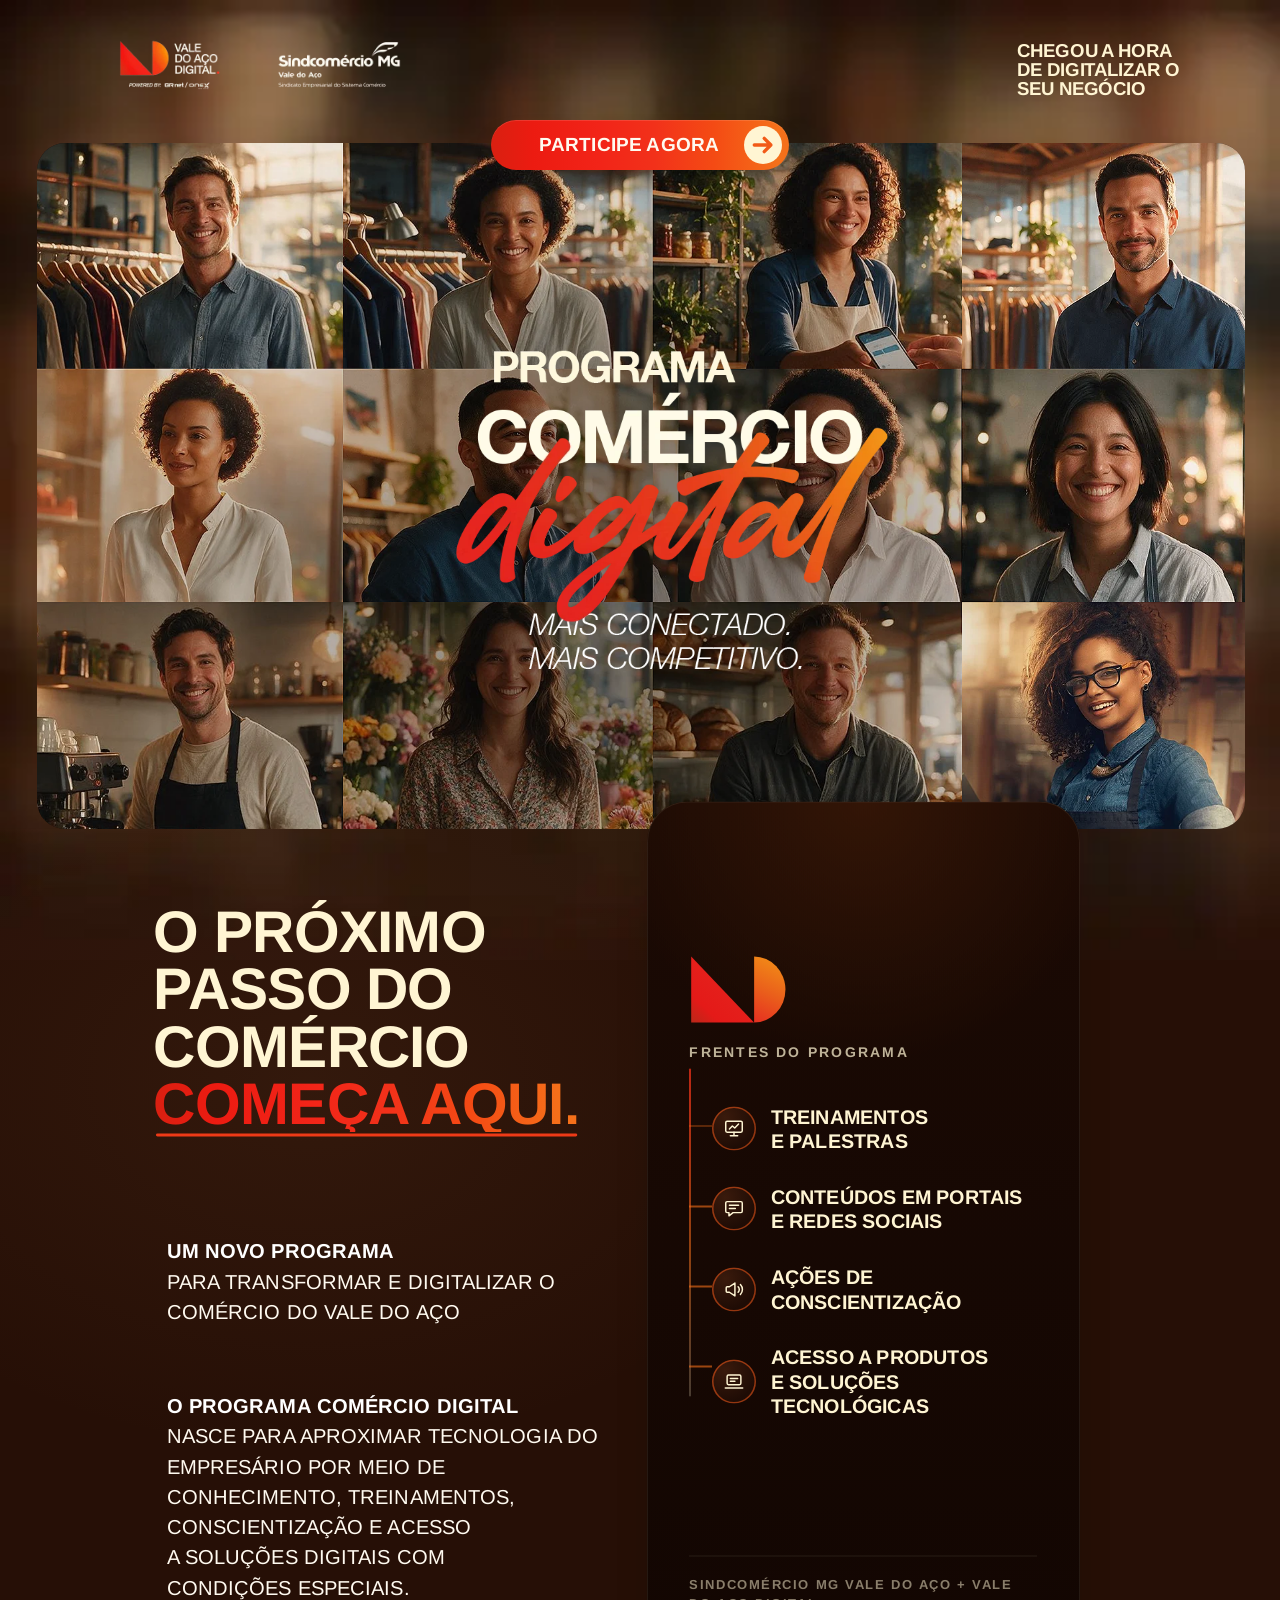
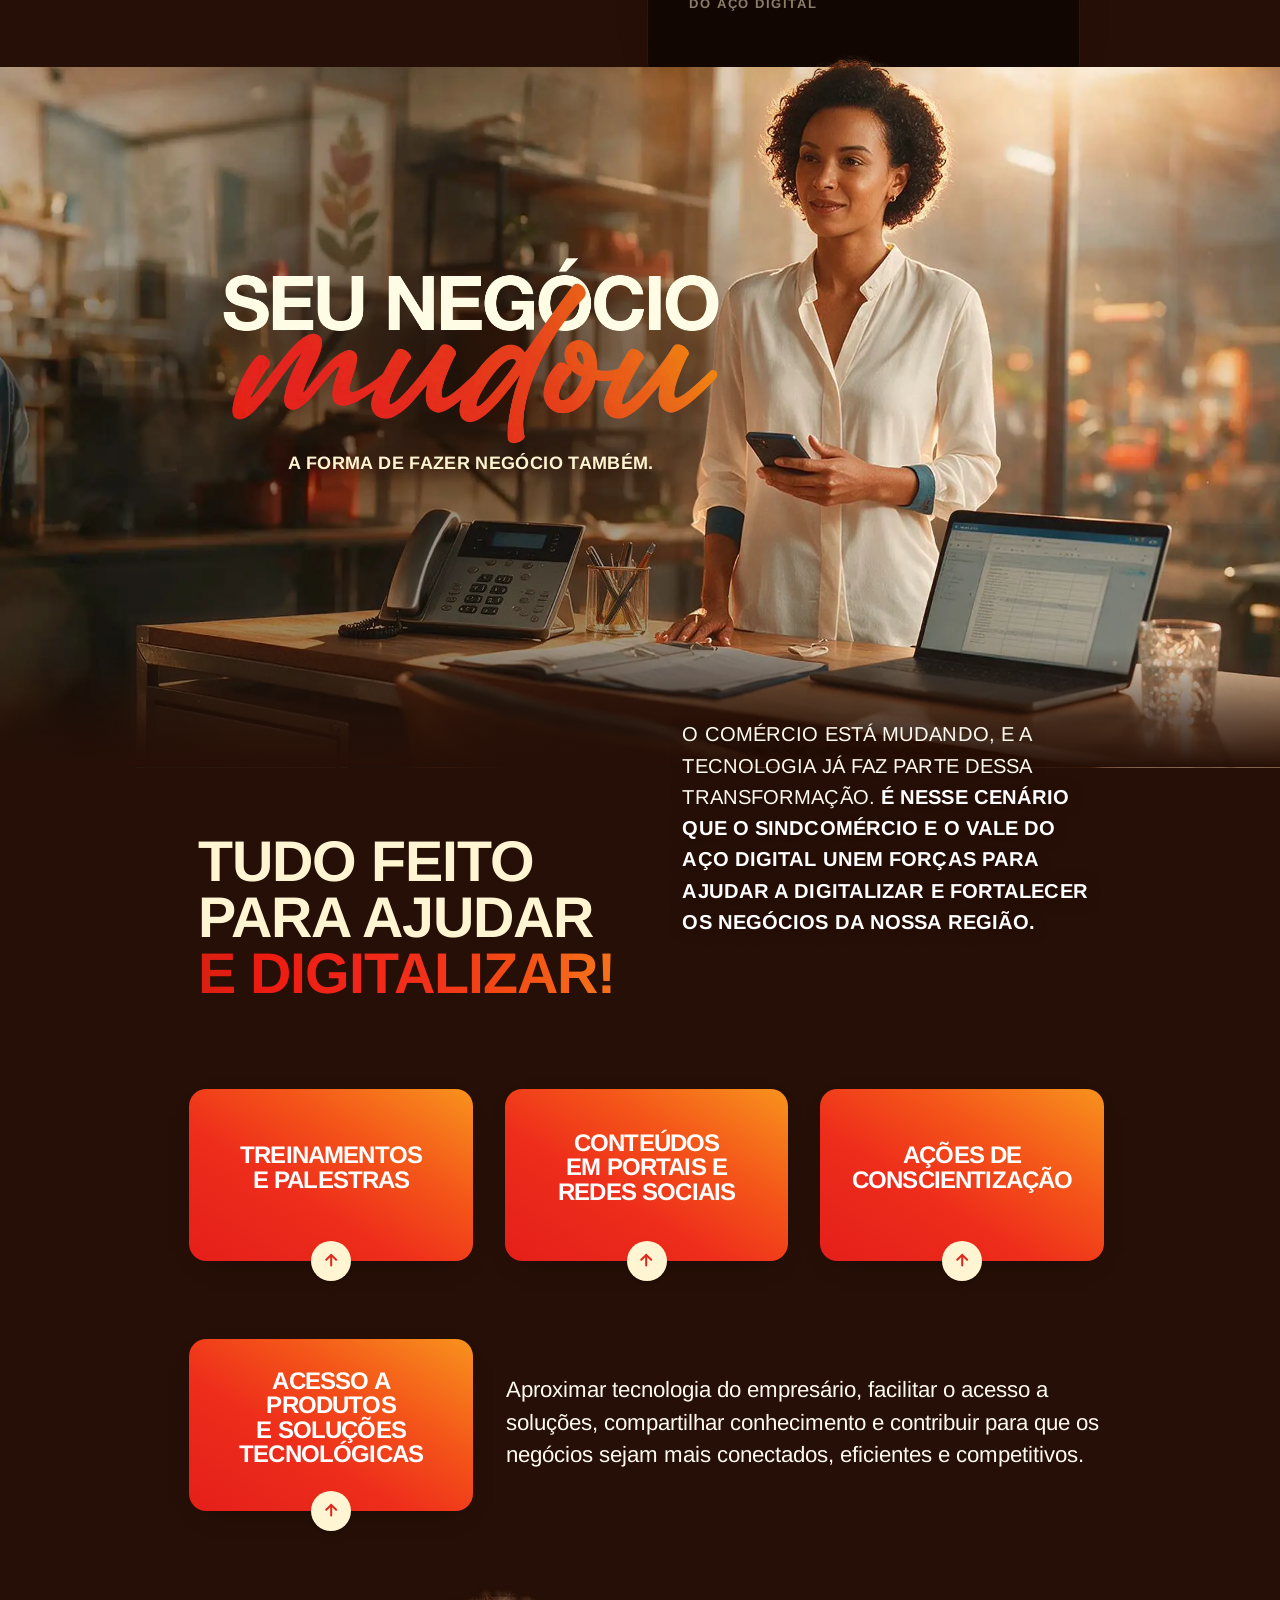
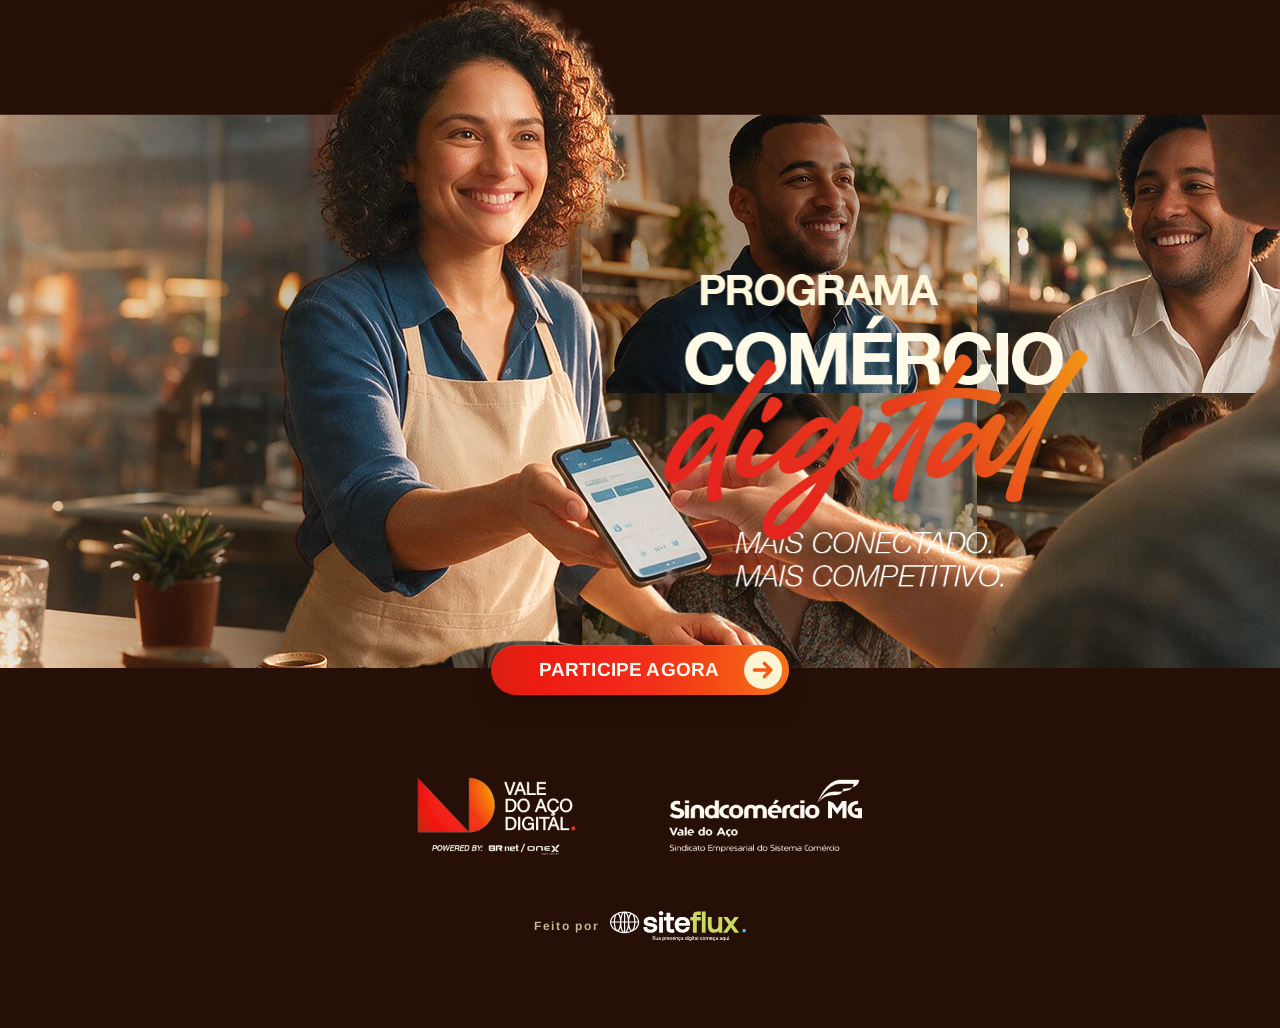
==== commit 15f2247c: "Prévia: Programa Comércio Digital v3.6 (cartões no modelo da arte, sublinhado reto, crédito Siteflux" ====
--- a/index.html
+++ b/index.html
@@ -1,1110 +1,237 @@
 <!doctype html>
-<html lang="pt-BR" class="no-js">
+<html lang="pt-BR">
 <head>
   <meta charset="utf-8">
-  <meta name="robots" content="noindex, nofollow" />
-<meta name="viewport" content="width=device-width, initial-scale=1">
-  <title>Vale do Aço Digital — movimento regional de tecnologia do Vale do Aço</title>
-  <meta name="description" content="O Vale do Aço Digital é um movimento regional que conecta pessoas, empresas e ideias para ampliar o acesso à tecnologia no Vale do Aço (MG), apoiado em conectividade, dados e segurança. Articulado por ONEX Data Center e BRNET Internet.">
-  <meta name="theme-color" content="#110b08">
-  <meta property="og:title" content="Vale do Aço Digital — do aço ao digital">
+  <meta name="viewport" content="width=device-width, initial-scale=1">
+  <meta name="robots" content="noindex, nofollow">
+  <title>Programa Comércio Digital — Vale do Aço Digital e Sindcomércio MG Vale do Aço</title>
+  <meta name="description" content="Chegou a hora de digitalizar o seu negócio. O Programa Comércio Digital, do Sindcomércio MG Vale do Aço com o Vale do Aço Digital, nasce para aproximar tecnologia do empresário por meio de conhecimento, treinamentos, conscientização e acesso a soluções digitais com condições especiais.">
+  <meta name="theme-color" content="#260f06">
+  <meta property="og:title" content="Programa Comércio Digital — mais conectado, mais competitivo">
   <meta property="og:site_name" content="Vale do Aço Digital">
-  <meta property="og:url" content="https://valedoacodigital.com.br/">
-  <meta property="og:image" content="https://valedoacodigital.com.br/assets/img/hero-poster-fim.jpg">
-  <link rel="canonical" href="https://valedoacodigital.com.br/">
-  <meta property="og:description" content="Conectamos hoje, protegemos o amanhã. Um movimento regional para conectar pessoas, empresas e ideias no Vale do Aço.">
+  <meta property="og:description" content="Um novo programa para transformar e digitalizar o comércio do Vale do Aço. Sindcomércio MG Vale do Aço + Vale do Aço Digital.">
   <meta property="og:type" content="website">
   <meta property="og:locale" content="pt_BR">
+  <meta property="og:url" content="https://valedoacodigital.com.br/">
+  <meta property="og:image" content="https://valedoacodigital.com.br/assets/img/programa/desk-a.webp">
+  <link rel="canonical" href="https://valedoacodigital.com.br/">
   <link rel="icon" type="image/png" href="assets/img/favicon.png">
-  <link rel="preconnect" href="https://fonts.googleapis.com">
-  <link rel="preconnect" href="https://fonts.gstatic.com" crossorigin>
-  <link href="https://fonts.googleapis.com/css2?family=Montserrat:wght@300;400;500;600;700;800&display=swap" rel="stylesheet">
-  <link rel="preload" as="image" href="assets/img/hero-poster-inicio.jpg">
-  <link rel="stylesheet" href="assets/css/styles.css?v=3.1">
-  <link rel="stylesheet" href="assets/css/map-camera.css">
-  <link rel="stylesheet" href="assets/css/publicos.css?v=1.0">
-  <link rel="stylesheet" href="assets/css/exo.css?v=2.1">
+  <!-- Abertura do mosaico, preparada antes da 1ª pintura. Cada foto entra quando ELA está pronta (nenhuma espera a
+       vizinha); o escalonamento vem da posição visual (coluna × 40 ms + linha × 30 ms, teto 180 ms) e só vale enquanto
+       a abertura acontece. Título, frase, marcas e botão nunca ficam ocultos. ?fx=0 = composição final estática. -->
   <script>
     (function (d) {
-      var c = 'js hero-top', seen = false;
-      try { seen = sessionStorage.getItem('vad-intro') === '1'; } catch (e) {}
-      var still = matchMedia('(prefers-reduced-motion: reduce)').matches;
-      if (!seen && !location.hash && !(window.pageYOffset > 4) && !still) { c += ' intro-on intro-lock'; }
-      /* hero longo + sticky só no modo scrub (ponteiro fino, sem reduced motion nem economia de dados): o layout já nasce
-         com a altura certa; main.js confirma ou desfaz (toque → reprodução nativa em 100svh; falha de vídeo → estático) */
-      var conn = navigator.connection;
-      if (!still && !(conn && conn.saveData) && !matchMedia('(hover: none) and (pointer: coarse)').matches) { c += ' hero-scrub'; }
-      d.className = d.className.replace('no-js', c);
-    })(document.documentElement);
+      var h = d.documentElement;
+      if (/[?&]fx=0(&|$)/.test(location.search)) { h.className += ' fx-off'; return; }
+      h.className += ' js';
+      try {
+        var t0 = 0, TETO = 180;
+        function atraso(tile) {
+          var o = (+tile.style.getPropertyValue('--o') || 1) - 1, desk = matchMedia('(min-width: 768px)').matches;
+          var col = desk ? o % 4 : o % 2, lin = desk ? Math.floor(o / 4) : Math.floor(o / 2);
+          return Math.min(TETO, col * 40 + lin * 30);
+        }
+        function pronta(img, quebrada) {             // idempotente: cada foto entra uma vez
+          var tile = img.closest && img.closest('.mz-tile');
+          if (!tile || tile.__ok) { return; }
+          tile.__ok = true;
+          if (quebrada) { tile.classList.add('is-quebrada'); }   // mantém a área e o fundo; as outras seguem
+          var agora = performance.now(); if (!t0) { t0 = agora; }
+          var espera = Math.max(0, Math.round(t0 + atraso(tile) - agora));
+          tile.style.setProperty('--od', espera + 'ms');
+          void getComputedStyle(img).opacity;          // estado inicial calculado: a transição parte dele
+          tile.classList.add('is-in');
+          setTimeout(function () { tile.classList.add('is-done'); }, espera + 1100);   // tira a máscara transitória
+        }
+        function evento(e) {
+          var t = e.target;
+          if (!t || t.tagName !== 'IMG' || !t.closest || !t.closest('[data-open]')) { return; }
+          if (e.type === 'error') { return pronta(t, true); }
+          if (t.decode) { t.decode().then(function () { pronta(t); }, function () { pronta(t); }); } else { pronta(t); }
+        }
+        d.addEventListener('load', evento, true);
+        d.addEventListener('error', evento, true);
+        // fotos já completas (cache quente, script tardio, retorno pelo histórico)
+        function varre() { [].forEach.call(d.querySelectorAll('[data-open] .mz-tile img'), function (img) { if (img.complete) { pronta(img, !img.naturalWidth); } }); }
+        d.addEventListener('DOMContentLoaded', varre);
+        addEventListener('pageshow', function (e) { if (e.persisted) { varre(); } });
+        // proteção tardia: nenhuma foto fica oculta depois de 6 s (a abertura normal não depende disto)
+        setTimeout(function () { h.classList.add('open-done'); }, 6000);
+      } catch (err) { h.className = h.className.replace(' js', ''); }
+    })(document);
   </script>
+  <!-- a assinatura (h1) vem depois das 12 fotos no HTML; o preload a pede primeiro, antes de elas disputarem a rede -->
+  <link rel="preload" as="image" href="assets/img/programa/k-title.webp" fetchpriority="high">
+  <link rel="stylesheet" href="assets/css/programa.css?v=3.6">
+  <link rel="stylesheet" href="assets/css/programa-fx.css?v=3.6">
 </head>
-<body id="topo">
+<body>
   <a class="skip" href="#conteudo">Ir para o conteúdo</a>
 
-  <!-- INTRO: só aparece com JS, uma vez por sessão e sem reduced motion (ver script no <head>) -->
-  <!-- intro:start -->
-  <div class="intro" id="intro">
-    <div class="intro__stage">
-      <svg class="intro__mark" viewBox="0 0 368.14 146.44" aria-hidden="true" focusable="false">
-        <defs>
-          <linearGradient id="ig-tri" gradientUnits="userSpaceOnUse" x1="12.27" y1="137.36" x2="135.42" y2="8.02"><stop offset="0" stop-color="#ba2819"/><stop offset=".22" stop-color="#e41a18"/><stop offset="1" stop-color="#e62821"/></linearGradient>
-          <linearGradient id="ig-disc" gradientUnits="userSpaceOnUse" x1="135.63" y1="137.36" x2="197.1" y2="8.02"><stop offset="0" stop-color="#e62f21"/><stop offset=".45" stop-color="#ea5f1b"/><stop offset="1" stop-color="#f39316"/></linearGradient>
-          <radialGradient id="ig-glow"><stop offset="0" stop-color="#ff3c1e" stop-opacity=".38"/><stop offset="1" stop-color="#ff3c1e" stop-opacity="0"/></radialGradient>
-        </defs>
-        <g class="im-cam">
-          <ellipse class="im-glow" cx="104.68" cy="72.69" rx="150" ry="120" fill="url(#ig-glow)"/>
-          <g class="im-lines">
-            <path style="--i:0" d="M12.27 8.02L135.42 137.36H12.27Z"/>
-            <path style="--i:0" d="M135.63 137.36V8.02A61.47 64.67 0 0 1 135.63 137.36Z"/>
-            <path style="--i:1" d="M12.27 15.93L127.89 137.36H12.27Z"/>
-            <path style="--i:1" d="M137.51 133.41V11.97A57.72 60.72 0 0 1 137.51 133.41Z"/>
-            <path style="--i:2" d="M12.27 23.83L120.37 137.36H12.27Z"/>
-            <path style="--i:2" d="M139.39 129.46V15.93A53.96 56.77 0 0 1 139.39 129.46Z"/>
-            <path style="--i:3" d="M12.27 31.73L112.84 137.36H12.27Z"/>
-            <path style="--i:3" d="M141.27 125.51V19.88A50.2 52.81 0 0 1 141.27 125.51Z"/>
-            <path style="--i:4" d="M12.27 39.64L105.32 137.36H12.27Z"/>
-            <path style="--i:4" d="M143.14 121.55V23.83A46.45 48.86 0 0 1 143.14 121.55Z"/>
-            <path style="--i:5" d="M12.27 47.54L97.79 137.36H12.27Z"/>
-            <path style="--i:5" d="M145.02 117.6V27.78A42.69 44.91 0 0 1 145.02 117.6Z"/>
-            <path style="--i:6" d="M12.27 55.45L90.26 137.36H12.27Z"/>
-            <path style="--i:6" d="M146.9 113.65V31.73A38.93 40.96 0 0 1 146.9 113.65Z"/>
-            <path style="--i:7" d="M12.27 63.35L82.74 137.36H12.27Z"/>
-            <path style="--i:7" d="M148.78 109.7V35.69A35.18 37.01 0 0 1 148.78 109.7Z"/>
-            <path style="--i:8" d="M12.27 71.26L75.21 137.36H12.27Z"/>
-            <path style="--i:8" d="M150.66 105.75V39.64A31.42 33.05 0 0 1 150.66 105.75Z"/>
-            <path style="--i:9" d="M12.27 79.16L67.69 137.36H12.27Z"/>
-            <path style="--i:9" d="M152.54 101.79V43.59A27.66 29.1 0 0 1 152.54 101.79Z"/>
-          </g>
-          <path class="im-trace im-trace--spark" pathLength="1" d="M135.63 8.02A61.47 64.67 0 0 1 135.63 137.36"/>
-          <path class="im-trace im-trace--diag" pathLength="1" d="M12.27 8.02L135.42 137.36"/>
-          <path class="im-trace im-trace--stem" pathLength="1" d="M135.63 137.36V8.02"/>
-          <path class="im-trace im-trace--arc" pathLength="1" d="M135.63 8.02A61.47 64.67 0 0 1 135.63 137.36"/>
-          <g class="im-fill">
-            <path fill="url(#ig-tri)" d="M12.27 8.02L135.42 137.36H12.27Z"/>
-            <path fill="url(#ig-disc)" d="M135.63 137.36V8.02A61.47 64.67 0 0 1 135.63 137.36Z"/>
-          </g>
-          <g class="im-outline"><path d="M12.27 8.02L135.42 137.36H12.27Z"/><path d="M135.63 137.36V8.02A61.47 64.67 0 0 1 135.63 137.36Z"/></g>
-          <path class="im-sweep" pathLength="1" d="M135.63 8.02A61.47 64.67 0 0 1 135.63 137.36"/>
-          <image class="im-official" href="assets/img/vad-assinatura-icone.png" width="210" height="146.44"/>
-        </g>
-        <g class="im-word"><polygon points="222.45 46.51 232.94 17.03 227.93 17.03 220.03 40.76 212.2 17.03 207.07 17.03 217.44 46.51 222.45 46.51"/><path d="M234.3,46.51l3.19-8.58h11.36l3.11,8.58h5.27l-11.52-29.49h-4.87l-11.48,29.49h4.95ZM239.05,33.75l4.15-11.43,4.09,11.43h-8.24Z"/><polygon points="278.66 42.33 263.58 42.33 263.58 17.03 258.79 17.03 258.79 46.51 278.66 46.51 278.66 42.33"/><polygon points="301.77 42.33 285.77 42.33 285.77 33.46 300.57 33.46 300.57 29.28 285.77 29.28 285.77 21.21 301.65 21.21 301.65 17.03 280.98 17.03 280.98 46.51 301.77 46.51 301.77 42.33"/><path d="M220.66,54.97h-10.27v29.49h10.27c2.42,0,4.55-.35,6.32-1.03,1.8-.69,3.3-1.71,4.46-3.03,1.16-1.31,2.03-2.94,2.58-4.86.54-1.89.82-4.08.82-6.5,0-4.7-1.25-8.25-3.71-10.58-2.45-2.31-5.98-3.49-10.48-3.49ZM222.53,80.18c-.62.06-1.13.1-1.54.1h-5.81v-21.11h5.89c1.68,0,3.11.24,4.24.7,1.11.46,2.03,1.13,2.73,2,.71.88,1.23,1.97,1.54,3.24.32,1.3.48,2.79.48,4.45s-.18,3.16-.52,4.35c-.34,1.18-.78,2.18-1.31,2.95-.52.77-1.11,1.38-1.76,1.82-.67.45-1.35.8-2.02,1.04-.68.24-1.32.39-1.92.45Z"/><path d="M257.19,83.83c1.76-.84,3.26-1.99,4.44-3.42,1.18-1.43,2.08-3.09,2.66-4.94.58-1.84.88-3.78.88-5.76s-.3-3.92-.88-5.76c-.59-1.85-1.48-3.51-2.66-4.94-1.19-1.43-2.68-2.59-4.44-3.44-1.76-.85-3.84-1.29-6.16-1.29s-4.4.43-6.16,1.29c-1.76.85-3.25,2.01-4.44,3.44-1.18,1.43-2.08,3.09-2.66,4.94-.58,1.84-.88,3.78-.88,5.76s.3,3.92.88,5.76c.59,1.85,1.48,3.51,2.66,4.94,1.18,1.43,2.68,2.58,4.44,3.42,1.76.84,3.84,1.26,6.16,1.26s4.4-.43,6.16-1.26ZM251.03,58.48c1.64,0,3.06.32,4.23.96,1.18.64,2.16,1.5,2.9,2.54.76,1.06,1.32,2.28,1.68,3.61.36,1.35.54,2.73.54,4.12s-.18,2.78-.54,4.12c-.36,1.33-.92,2.55-1.68,3.61-.75,1.05-1.73,1.9-2.9,2.55-1.17.64-2.59.96-4.23.96s-3.06-.32-4.23-.96c-1.18-.64-2.15-1.49-2.91-2.54-.76-1.07-1.33-2.28-1.68-3.61-.36-1.34-.54-2.73-.54-4.12s.18-2.78.54-4.12c.35-1.33.92-2.54,1.68-3.61.75-1.05,1.73-1.91,2.91-2.54,1.17-.64,2.6-.96,4.23-.96Z"/><path d="M298.93,84.46h5.27l-11.52-29.49h-4.87l-11.48,29.49h4.95l3.19-8.58h11.36l3.11,8.58ZM294.26,71.69h-8.24l4.15-11.43,4.09,11.43Z"/><path d="M307.4,80.19c1.01,1.36,2.31,2.47,3.85,3.31,1.31.72,2.83,1.19,4.52,1.42l-1.62,2.08,1.07,1.76.38-.14c.27-.1.52-.17.74-.22.5-.11,1.34-.09,1.8.2.27.17.31.34.31.48,0,.12-.04.18-.07.21-.12.11-.28.21-.47.29-.2.09-.42.15-.66.18-.69.09-1.3.07-1.95-.09-.41-.1-.77-.21-1.06-.33l-.46-.19-1.11,2.71.5.17c.63.22,1.26.4,1.86.55.64.16,1.3.23,1.97.23.59,0,1.2-.06,1.82-.19.63-.13,1.22-.35,1.75-.66.54-.31.99-.73,1.34-1.25.36-.53.54-1.19.54-1.96,0-1.15-.42-2.03-1.25-2.6-.84-.58-1.85-.84-2.82-.8l.23-.29c3.52-.1,6.36-1.18,8.46-3.21,2.14-2.07,3.42-4.95,3.8-8.57l.06-.55h-4.81l-.03.46c-.08,1.11-.31,2.16-.69,3.12-.37.95-.89,1.77-1.55,2.45-.66.68-1.45,1.22-2.35,1.6-.91.38-1.96.58-3.14.58-1.61,0-3.01-.3-4.16-.9-1.15-.6-2.11-1.42-2.84-2.43-.74-1.02-1.3-2.24-1.66-3.62-.36-1.4-.54-2.91-.54-4.49,0-1.44.18-2.85.54-4.18.35-1.32.91-2.51,1.66-3.53.74-1.01,1.69-1.83,2.82-2.43,1.13-.6,2.52-.9,4.14-.9,1.88,0,3.52.48,4.88,1.43,1.34.93,2.21,2.36,2.61,4.24l.08.4h4.77l-.08-.57c-.22-1.58-.7-2.99-1.42-4.2-.72-1.21-1.64-2.23-2.72-3.04-1.08-.8-2.33-1.42-3.71-1.83-1.37-.41-2.84-.62-4.37-.62-2.24,0-4.27.41-6.02,1.22-1.75.81-3.23,1.94-4.4,3.34-1.17,1.4-2.06,3.06-2.67,4.94-.6,1.86-.9,3.88-.9,6s.26,3.95.76,5.7c.51,1.77,1.27,3.34,2.27,4.69Z"/><path d="M360.39,63.96c-.59-1.85-1.48-3.51-2.66-4.94-1.19-1.43-2.68-2.59-4.44-3.44-1.76-.85-3.84-1.29-6.16-1.29s-4.4.43-6.16,1.29c-1.76.85-3.25,2.01-4.44,3.44-1.18,1.43-2.08,3.09-2.66,4.94-.58,1.84-.88,3.78-.88,5.76s.3,3.92.88,5.76c.59,1.85,1.48,3.51,2.66,4.94,1.18,1.43,2.68,2.58,4.44,3.42,1.76.84,3.84,1.26,6.16,1.26s4.4-.43,6.16-1.26c1.76-.84,3.26-1.99,4.44-3.42,1.18-1.43,2.08-3.09,2.66-4.94.58-1.84.88-3.78.88-5.76s-.3-3.92-.88-5.76ZM347.12,80.95c-1.64,0-3.06-.32-4.23-.96-1.18-.64-2.15-1.49-2.91-2.54-.76-1.07-1.33-2.28-1.68-3.61-.36-1.34-.54-2.73-.54-4.12s.18-2.78.54-4.12c.35-1.33.92-2.54,1.68-3.61.75-1.05,1.73-1.91,2.91-2.54,1.17-.64,2.6-.96,4.23-.96s3.06.32,4.23.96c1.18.64,2.16,1.5,2.9,2.54.76,1.06,1.32,2.28,1.68,3.61.36,1.35.54,2.73.54,4.12s-.18,2.78-.54,4.12c-.36,1.33-.92,2.55-1.68,3.61-.75,1.05-1.72,1.9-2.9,2.55-1.17.64-2.59.96-4.23.96Z"/><path d="M220.66,95.58h-10.27v29.49h10.27c2.42,0,4.55-.35,6.32-1.03,1.8-.69,3.3-1.71,4.46-3.03,1.16-1.31,2.03-2.94,2.58-4.86.54-1.89.82-4.08.82-6.5,0-4.7-1.25-8.25-3.71-10.58-2.45-2.31-5.98-3.49-10.48-3.49ZM222.53,120.78c-.62.06-1.13.1-1.54.1h-5.81v-21.11h5.89c1.68,0,3.11.24,4.24.7,1.11.46,2.03,1.13,2.73,2,.71.88,1.23,1.97,1.54,3.24.32,1.3.48,2.79.48,4.45s-.18,3.16-.52,4.35c-.34,1.18-.78,2.18-1.31,2.95-.52.77-1.11,1.38-1.76,1.82-.67.45-1.35.8-2.02,1.04-.68.24-1.32.39-1.92.45Z"/><rect x="238.64" y="95.58" width="4.79" height="29.49"/><path d="M261.03,113.25h9.11c0,1.06-.17,2.06-.5,2.99-.37,1.06-.94,1.99-1.67,2.78-.73.78-1.65,1.41-2.72,1.86-1.08.45-2.34.68-3.76.68-1.51,0-2.85-.3-3.98-.88-1.14-.59-2.11-1.39-2.89-2.38-.78-1-1.39-2.17-1.79-3.47-.41-1.31-.62-2.71-.62-4.14s.18-2.93.54-4.33c.36-1.38.92-2.63,1.66-3.71.74-1.06,1.7-1.93,2.87-2.58,1.16-.65,2.57-.97,4.21-.97,1.01,0,1.98.12,2.88.36.89.24,1.69.6,2.38,1.07.68.46,1.27,1.07,1.74,1.79.47.72.79,1.61.97,2.63l.07.41h4.79l-.09-.58c-.27-1.73-.8-3.24-1.57-4.47-.76-1.23-1.72-2.27-2.85-3.08-1.13-.81-2.42-1.4-3.83-1.77-1.4-.37-2.92-.55-4.5-.55-2.33,0-4.4.44-6.15,1.31-1.75.87-3.22,2.05-4.4,3.51-1.17,1.45-2.05,3.17-2.64,5.09-.58,1.92-.88,3.96-.88,6.07,0,1.91.32,3.78.95,5.55.63,1.78,1.56,3.38,2.77,4.75,1.21,1.38,2.7,2.48,4.43,3.29,1.74.81,3.73,1.22,5.92,1.22,1.73,0,3.47-.34,5.17-1.01,1.44-.57,2.69-1.45,3.75-2.62l.84,3h3.27v-16h-13.49v4.19Z"/><rect x="279.27" y="95.58" width="4.79" height="29.49"/><polygon points="310.19 95.58 286.41 95.58 286.41 99.76 295.9 99.76 295.9 125.06 300.69 125.06 300.69 99.76 310.19 99.76 310.19 95.58"/><path d="M316.57,95.58l-11.48,29.49h4.95l3.19-8.58h11.36l3.11,8.58h5.27l-11.52-29.49h-4.87ZM323.03,112.3h-8.24l4.15-11.43,4.09,11.43Z"/><polygon points="339.32 95.58 334.53 95.58 334.53 125.06 354.4 125.06 354.4 120.88 339.32 120.88 339.32 95.58"/></g>
-        <circle class="im-dot" cx="363.67" cy="121.24" r="4.46"/>
-      </svg>
-    </div>
-  </div>
-  <!-- intro:end -->
-
-
-  <!-- Navegação (linguagem exoape): marca à esquerda, links pequenos à direita; some ao descer, volta ao subir.
-       No mobile os links viram uma tela cheia com tipografia grande. -->
-  <header class="x-header" data-theme="dark">
-    <a class="x-brand" href="#topo" aria-label="Vale do Aço Digital — início">
-      <img src="assets/img/vad-simbolo.png" width="767" height="547" alt="">
-      <span>Vale do Aço Digital</span>
-    </a>
-    <nav class="x-nav" aria-label="Principal">
-      <ul>
-        <li><a href="#movimento">O movimento</a></li>
-        <li><a href="#pratica">Na prática</a></li>
-        <li><a href="#pilares">Pilares</a></li>
-        <li><a href="#conexoes">Território</a></li>
-        <li><a href="#para-quem">Para quem</a></li>
-        <li><a href="#quem-faz-parte">Ecossistema</a></li>
-        <li><a class="x-nav__cta" href="https://wa.me/5531989048888?text=Ol%C3%A1!%20Quero%20fazer%20parte%20do%20Vale%20do%20A%C3%A7o%20Digital." target="_blank" rel="noopener noreferrer">Participar</a></li>
-      </ul>
-    </nav>
-    <button class="x-menu-btn" type="button" aria-expanded="false" aria-controls="x-menu"><span>Menu</span></button>
+  <header class="topo" data-px-track>
+    <img class="topo__marcas" data-px="2" src="assets/img/programa/marcas.webp" width="672" height="124" alt="Vale do Aço Digital, powered by BRnet / Onex, e Sindcomércio MG Vale do Aço — Sindicato Empresarial do Sistema Comércio" decoding="async">
+    <p class="topo__frase" data-px="1">Chegou a hora de digitalizar o seu negócio</p>
   </header>
 
-  <div class="x-menu" id="x-menu">
-    <ul class="x-menu__list">
-      <li style="--i:0"><a href="#movimento"><span>O movimento</span></a></li>
-      <li style="--i:1"><a href="#pratica"><span>Na prática</span></a></li>
-      <li style="--i:2"><a href="#pilares"><span>Pilares</span></a></li>
-      <li style="--i:3"><a href="#conexoes"><span>Território</span></a></li>
-      <li style="--i:4"><a href="#para-quem"><span>Para quem</span></a></li>
-      <li style="--i:5"><a href="#quem-faz-parte"><span>Ecossistema</span></a></li>
-    </ul>
-    <div class="x-menu__foot">
-      <a href="https://wa.me/5531989048888?text=Ol%C3%A1!%20Quero%20fazer%20parte%20do%20Vale%20do%20A%C3%A7o%20Digital." target="_blank" rel="noopener noreferrer">Participar do movimento</a>
-      <a href="https://www.instagram.com/valedoacodigital/" target="_blank" rel="noopener noreferrer">Instagram</a>
-      <a href="https://www.youtube.com/@valedoa%C3%A7odigital" target="_blank" rel="noopener noreferrer">YouTube</a>
-    </div>
-  </div>
-
   <main id="conteudo">
-
-    <!-- HERO: composição do hero-preview (vídeo com scroll scrub no ponteiro fino / reprodução nativa no toque, assinatura, frase final, dissolução por camada .hero__fade) -->
-    <section class="hero" id="hero" aria-label="Abertura" data-nav-theme="dark">
-      <div class="hero__sticky">
-        <video class="hero__video" muted playsinline preload="none" poster="assets/img/hero-poster-fim.jpg" aria-hidden="true" tabindex="-1"></video>
-        <div class="hero__fade" aria-hidden="true"></div>
-        <div class="hero__shade" aria-hidden="true"></div>
-
-        <div class="hero__logo vad-logo">
-          <svg class="vad-logo-svg" xmlns="http://www.w3.org/2000/svg" viewBox="0 0 368.14 185.61" aria-hidden="true" focusable="false">
-          <g class="vlogo-part vlogo-part-icon"><image width="210" height="146.44" href="assets/img/vad-assinatura-icone.png"/></g>
-          <g class="vlogo-part vlogo-part-wordmark"><path class="vlogo-st1" d="M186.82,166.62c.27.99.17,2.13.07,3.13-.12,1.21-1.28,2.11-2.52,2.11l-8.06.05c-.9,0-1.69-.35-2.4-.84-.35-.41-.64-.88-.64-1.44v-9.38s10.96.03,10.96.03c.92,0,1.76.46,2.41.98.47.89.49,2-.16,2.79-.49.59-1.33.72-2.08.89.86.21,2.1.58,2.41,1.69ZM178.1,164.87h5.48s0-2.17,0-2.17h-6.93s0,6.85,0,6.85h6.93s0-2.22,0-2.22h-2.55c-1.27-.02-3.33-.78-2.93-2.45Z"/><path class="vlogo-st1" d="M198.29,171.97l-4.89-7.09,5.29-.03v-2.15s-6.93,0-6.93,0l-.02,6.94c0,.96-.61,1.69-1.39,2.08l-1.98.16v-11.64s11.46.05,11.46.05c1.35,0,2.28,1.13,2.22,2.33v2.41c0,1.68-1.43,2.22-2.91,2.35l3.19,4.52-4.05.07Z"/><path class="vlogo-st1" d="M221.57,170.05l7.77.03c-.49,1.16-1.55,1.78-2.68,1.79l-5.28.03c-1.18,0-2.9-.72-2.9-2.27v-5.31c0-1.44,1.72-2.12,2.75-2.12,1.92,0,3.68-.04,5.59.05.8.04,2.02.56,2.28,1.34.32.99.24,2.19.06,3.2-.15.84-1.26,1.29-2.05,1.29l-5.53.06v1.9ZM226.18,166.24l-.02-2.03h-4.58s0,2.04,0,2.04h4.61Z"/><path class="vlogo-st1" d="M217.1,171.9c-1.66.03-3.07-.65-3.07-2.41v-5.28s-3.68,0-3.68,0v7.69s-3.11,0-3.11,0v-9.68c1.1-.16,1.97.32,2.81.99,1.91-1.91,7.02-.97,7.03,1.43l.03,7.26Z"/><path class="vlogo-st1" d="M237,170.09c.27,1.9-2.43,1.95-3.77,1.7-.87-.16-1.48-.84-1.48-1.75v-5.82s-1.85-.04-1.85-.04v-1.97s1.84-.04,1.84-.04v-3.91c.62-.03,1.34-.02,1.94.16.86.25,1.16,1.06,1.16,1.85v1.92s2.22.03,2.22.03c.03.61-.13,1.16-.56,1.52s-1.02.46-1.67.52v5.79s2.17.05,2.17.05Z"/><path class="vlogo-st1" d="M263.69,161.46c1.4.06,2.78-.08,4.16.09.8.1,1.58.25,2.26.73.57.4.93.95,1.03,1.6.25,1.63.25,3.27.03,4.9-.18,1.32-1.06,2.11-2.47,2.39-.76.15-1.54.23-2.32.22-1.85,0-3.71,0-5.56,0-1.11,0-2.22-.09-3.24-.6-.92-.45-1.38-1.24-1.48-2.2-.15-1.43-.13-2.88,0-4.32.13-1.45,1.18-2.38,2.84-2.65,1.59-.26,3.18-.09,4.76-.16ZM263.69,163.46h0c-1.1,0-2.2-.02-3.3,0-1.11.03-1.59.5-1.64,1.61-.04.92-.05,1.85,0,2.77.06.96.44,1.42,1.4,1.48,2.26.13,4.52.08,6.78.03,1.14-.02,1.61-.51,1.66-1.64.04-.86.04-1.73,0-2.59-.02-.61-.14-1.22-.82-1.48-.29-.11-.58-.19-.9-.19-1.06,0-2.13,0-3.19,0Z"/><path class="vlogo-st1" d="M304.87,161.48c-.82.67-1.57,1.28-2.32,1.89-.14.11-.31.08-.46.08-1.77,0-3.54,0-5.3,0-.41,0-.81,0-1.2.16-.6.24-1.07,1.15-.91,1.77.05.19.19.12.3.12.84,0,1.68,0,2.52,0,2.25,0,4.5,0,6.74,0,.06.13-.04.16-.1.22-.18.17-.4.3-.55.49-.72.89-1.62,1.13-2.76,1.07-1.94-.09-3.88-.02-5.82-.03-.28,0-.35.08-.34.35.04,1.22.54,1.75,1.78,1.78,1.8.03,3.61.02,5.41.02,1.02,0,2.05,0,3.18,0-.47.43-.91.76-1.27,1.16-.62.71-1.36.9-2.29.86-1.49-.07-2.99-.02-4.49-.02-.88,0-1.75-.08-2.61-.29-1.41-.35-2.24-1.23-2.35-2.67-.11-1.36-.12-2.73.02-4.1.17-1.63,1.18-2.31,2.5-2.63.54-.13,1.09-.22,1.65-.22,2.86-.01,5.71,0,8.67,0Z"/><path class="vlogo-st1" d="M288.87,167.75c0,1.04-.01,2.07,0,3.11,0,.35-.15.46-.46.46-.69,0-1.38,0-2.08,0-.31,0-.46-.12-.46-.46.01-1.9,0-3.8,0-5.69,0-.26,0-.52-.09-.77-.18-.58-.65-.81-1.19-.91-.33-.06-.66-.09-.99-.09-1.63,0-3.26-.1-4.89.07-1.05.11-1.47.6-1.48,1.66-.01,1.77,0,3.55,0,5.32,0,.16-.01.32,0,.48.02.25-.09.38-.33.38-.77,0-1.53,0-2.3,0-.21,0-.34-.13-.33-.36.03-2.19-.09-4.39.06-6.58.1-1.44.97-2.35,2.37-2.71.8-.21,1.61-.3,2.42-.31,1.91-.02,3.83-.08,5.74.05.77.05,1.52.19,2.22.5,1.17.51,1.7,1.46,1.75,2.68.04,1.06,0,2.12,0,3.18,0,0,0,0,.01,0Z"/><path class="vlogo-st1" d="M306.84,174.04c.47-.56.86-1.04,1.26-1.52,1.23-1.45,2.47-2.9,3.69-4.36.13-.16.27-.23.47-.23,1.63,0,3.26,0,4.89,0,.16,0,.29.05.39.17,1.65,1.95,3.31,3.89,4.96,5.84,0,0,0,.02.01.04-.01.11-.25.06-.38.06-1.16,0-2.32-.03-3.48.02-.49.02-.77-.18-1.05-.52-.88-1.08-1.78-2.13-2.66-3.21-.17-.21-.26-.23-.45,0-.89,1.09-1.8,2.15-2.69,3.23-.27.33-.56.51-1.03.5-1.27-.04-2.54-.01-3.93-.01Z"/><path class="vlogo-st1" d="M325.02,158.7c.06.03.07.1.03.15-.64.74-1.29,1.48-1.94,2.23-1.55,1.78-3.1,3.56-4.64,5.35-.49.56-.47.57-.95.01-.52-.61-1.05-1.21-1.58-1.81-.16-.18-.2-.3,0-.52,1.55-1.76,3.09-3.54,4.62-5.31.1-.11.21-.12.33-.12,1.33,0,2.67,0,4,0,.04,0,.09,0,.13.02Z"/><path class="vlogo-st1" d="M306.89,161.02c.42,0,.78,0,1.13,0,1,0,2,.01,3,0,.28,0,.46.08.63.28.8.94,1.6,1.87,2.4,2.8.71.83,1.43,1.65,2.15,2.48.07.08.2.15.14.27-.05.09-.18.05-.27.05-1.29,0-2.57,0-3.86,0-.16,0-.28-.05-.39-.17-1.59-1.83-3.19-3.65-4.78-5.47-.04-.05-.07-.1-.15-.23Z"/><path class="vlogo-st1" d="M289.21,176.51v2.9h-.34v-.37c-.22.26-.54.42-.91.42-.69,0-1.24-.55-1.24-1.24s.56-1.24,1.24-1.24c.37,0,.69.16.91.42v-.89h.34ZM288.87,178.22c0-.5-.4-.9-.9-.9s-.9.4-.9.9.4.9.9.9.9-.4.9-.9Z"/><path class="vlogo-st1" d="M293.24,177.03v2.38h-.34v-.37c-.22.26-.54.42-.91.42-.69,0-1.24-.55-1.24-1.24s.56-1.24,1.24-1.24c.37,0,.69.16.91.42v-.37h.34ZM292.9,178.22c0-.5-.4-.9-.9-.9s-.9.4-.9.9.4.9.9.9.9-.4.9-.9Z"/><path class="vlogo-st1" d="M295.84,177.03v.34h-.46v2.05h-.34v-2.05h-.3v-.34h.3v-.52h.34v.52h.46Z"/><path class="vlogo-st1" d="M299.66,177.03v2.38h-.34v-.37c-.22.26-.54.42-.91.42-.69,0-1.24-.55-1.24-1.24s.56-1.24,1.24-1.24c.37,0,.69.16.91.42v-.37h.34ZM299.31,178.22c0-.5-.4-.9-.9-.9s-.9.4-.9.9.4.9.9.9.9-.4.9-.9Z"/><path class="vlogo-st1" d="M305.42,178.86l.24.24c-.22.22-.54.36-.88.36-.69,0-1.24-.55-1.24-1.24s.56-1.24,1.24-1.24c.34,0,.65.14.88.36l-.24.24c-.16-.16-.39-.26-.64-.26-.5,0-.9.4-.9.9s.4.9.9.9c.25,0,.47-.1.64-.26Z"/><path class="vlogo-st1" d="M309.52,178.39h-2.12c.08.42.45.73.89.73.25,0,.47-.1.64-.26l.24.24c-.22.22-.54.36-.88.36-.69,0-1.24-.55-1.24-1.24s.56-1.24,1.24-1.24,1.24.55,1.24,1.24c0,.06,0,.11-.01.17ZM309.17,178.05c-.08-.42-.45-.73-.89-.73s-.81.31-.89.73h1.77Z"/><path class="vlogo-st1" d="M313.31,178.12v1.29h-.34v-1.29c0-.44-.36-.8-.8-.8s-.8.36-.8.8v1.29h-.34v-2.38h.34v.32c.19-.23.47-.37.8-.37.63,0,1.14.51,1.14,1.14Z"/><path class="vlogo-st1" d="M315.85,177.03v.34h-.46v2.05h-.34v-2.05h-.3v-.34h.3v-.52h.34v.52h.46Z"/><path class="vlogo-st1" d="M319.65,178.39h-2.12c.08.42.45.73.89.73.25,0,.47-.1.64-.26l.24.24c-.22.22-.54.36-.88.36-.69,0-1.24-.55-1.24-1.24s.56-1.24,1.24-1.24,1.24.55,1.24,1.24c0,.06,0,.11-.01.17ZM319.31,178.05c-.08-.42-.45-.73-.89-.73s-.81.31-.89.73h1.77Z"/><path class="vlogo-st1" d="M322.4,176.98v.34c-.49,0-.88.38-.9.86v1.23h-.34v-2.38h.34v.36c.22-.25.53-.41.9-.41Z"/><polygon class="vlogo-st1" points="222.45 46.51 232.94 17.03 227.93 17.03 220.03 40.76 212.2 17.03 207.07 17.03 217.44 46.51 222.45 46.51"/><path class="vlogo-st1" d="M234.3,46.51l3.19-8.58h11.36l3.11,8.58h5.27l-11.52-29.49h-4.87l-11.48,29.49h4.95ZM239.05,33.75l4.15-11.43,4.09,11.43h-8.24Z"/><polygon class="vlogo-st1" points="278.66 42.33 263.58 42.33 263.58 17.03 258.79 17.03 258.79 46.51 278.66 46.51 278.66 42.33"/><polygon class="vlogo-st1" points="301.77 42.33 285.77 42.33 285.77 33.46 300.57 33.46 300.57 29.28 285.77 29.28 285.77 21.21 301.65 21.21 301.65 17.03 280.98 17.03 280.98 46.51 301.77 46.51 301.77 42.33"/><path class="vlogo-st1" d="M220.66,54.97h-10.27v29.49h10.27c2.42,0,4.55-.35,6.32-1.03,1.8-.69,3.3-1.71,4.46-3.03,1.16-1.31,2.03-2.94,2.58-4.86.54-1.89.82-4.08.82-6.5,0-4.7-1.25-8.25-3.71-10.58-2.45-2.31-5.98-3.49-10.48-3.49ZM222.53,80.18c-.62.06-1.13.1-1.54.1h-5.81v-21.11h5.89c1.68,0,3.11.24,4.24.7,1.11.46,2.03,1.13,2.73,2,.71.88,1.23,1.97,1.54,3.24.32,1.3.48,2.79.48,4.45s-.18,3.16-.52,4.35c-.34,1.18-.78,2.18-1.31,2.95-.52.77-1.11,1.38-1.76,1.82-.67.45-1.35.8-2.02,1.04-.68.24-1.32.39-1.92.45Z"/><path class="vlogo-st1" d="M257.19,83.83c1.76-.84,3.26-1.99,4.44-3.42,1.18-1.43,2.08-3.09,2.66-4.94.58-1.84.88-3.78.88-5.76s-.3-3.92-.88-5.76c-.59-1.85-1.48-3.51-2.66-4.94-1.19-1.43-2.68-2.59-4.44-3.44-1.76-.85-3.84-1.29-6.16-1.29s-4.4.43-6.16,1.29c-1.76.85-3.25,2.01-4.44,3.44-1.18,1.43-2.08,3.09-2.66,4.94-.58,1.84-.88,3.78-.88,5.76s.3,3.92.88,5.76c.59,1.85,1.48,3.51,2.66,4.94,1.18,1.43,2.68,2.58,4.44,3.42,1.76.84,3.84,1.26,6.16,1.26s4.4-.43,6.16-1.26ZM251.03,58.48c1.64,0,3.06.32,4.23.96,1.18.64,2.16,1.5,2.9,2.54.76,1.06,1.32,2.28,1.68,3.61.36,1.35.54,2.73.54,4.12s-.18,2.78-.54,4.12c-.36,1.33-.92,2.55-1.68,3.61-.75,1.05-1.73,1.9-2.9,2.55-1.17.64-2.59.96-4.23.96s-3.06-.32-4.23-.96c-1.18-.64-2.15-1.49-2.91-2.54-.76-1.07-1.33-2.28-1.68-3.61-.36-1.34-.54-2.73-.54-4.12s.18-2.78.54-4.12c.35-1.33.92-2.54,1.68-3.61.75-1.05,1.73-1.91,2.91-2.54,1.17-.64,2.6-.96,4.23-.96Z"/><path class="vlogo-st1" d="M298.93,84.46h5.27l-11.52-29.49h-4.87l-11.48,29.49h4.95l3.19-8.58h11.36l3.11,8.58ZM294.26,71.69h-8.24l4.15-11.43,4.09,11.43Z"/><path class="vlogo-st1" d="M307.4,80.19c1.01,1.36,2.31,2.47,3.85,3.31,1.31.72,2.83,1.19,4.52,1.42l-1.62,2.08,1.07,1.76.38-.14c.27-.1.52-.17.74-.22.5-.11,1.34-.09,1.8.2.27.17.31.34.31.48,0,.12-.04.18-.07.21-.12.11-.28.21-.47.29-.2.09-.42.15-.66.18-.69.09-1.3.07-1.95-.09-.41-.1-.77-.21-1.06-.33l-.46-.19-1.11,2.71.5.17c.63.22,1.26.4,1.86.55.64.16,1.3.23,1.97.23.59,0,1.2-.06,1.82-.19.63-.13,1.22-.35,1.75-.66.54-.31.99-.73,1.34-1.25.36-.53.54-1.19.54-1.96,0-1.15-.42-2.03-1.25-2.6-.84-.58-1.85-.84-2.82-.8l.23-.29c3.52-.1,6.36-1.18,8.46-3.21,2.14-2.07,3.42-4.95,3.8-8.57l.06-.55h-4.81l-.03.46c-.08,1.11-.31,2.16-.69,3.12-.37.95-.89,1.77-1.55,2.45-.66.68-1.45,1.22-2.35,1.6-.91.38-1.96.58-3.14.58-1.61,0-3.01-.3-4.16-.9-1.15-.6-2.11-1.42-2.84-2.43-.74-1.02-1.3-2.24-1.66-3.62-.36-1.4-.54-2.91-.54-4.49,0-1.44.18-2.85.54-4.18.35-1.32.91-2.51,1.66-3.53.74-1.01,1.69-1.83,2.82-2.43,1.13-.6,2.52-.9,4.14-.9,1.88,0,3.52.48,4.88,1.43,1.34.93,2.21,2.36,2.61,4.24l.08.4h4.77l-.08-.57c-.22-1.58-.7-2.99-1.42-4.2-.72-1.21-1.64-2.23-2.72-3.04-1.08-.8-2.33-1.42-3.71-1.83-1.37-.41-2.84-.62-4.37-.62-2.24,0-4.27.41-6.02,1.22-1.75.81-3.23,1.94-4.4,3.34-1.17,1.4-2.06,3.06-2.67,4.94-.6,1.86-.9,3.88-.9,6s.26,3.95.76,5.7c.51,1.77,1.27,3.34,2.27,4.69Z"/><path class="vlogo-st1" d="M360.39,63.96c-.59-1.85-1.48-3.51-2.66-4.94-1.19-1.43-2.68-2.59-4.44-3.44-1.76-.85-3.84-1.29-6.16-1.29s-4.4.43-6.16,1.29c-1.76.85-3.25,2.01-4.44,3.44-1.18,1.43-2.08,3.09-2.66,4.94-.58,1.84-.88,3.78-.88,5.76s.3,3.92.88,5.76c.59,1.85,1.48,3.51,2.66,4.94,1.18,1.43,2.68,2.58,4.44,3.42,1.76.84,3.84,1.26,6.16,1.26s4.4-.43,6.16-1.26c1.76-.84,3.26-1.99,4.44-3.42,1.18-1.43,2.08-3.09,2.66-4.94.58-1.84.88-3.78.88-5.76s-.3-3.92-.88-5.76ZM347.12,80.95c-1.64,0-3.06-.32-4.23-.96-1.18-.64-2.15-1.49-2.91-2.54-.76-1.07-1.33-2.28-1.68-3.61-.36-1.34-.54-2.73-.54-4.12s.18-2.78.54-4.12c.35-1.33.92-2.54,1.68-3.61.75-1.05,1.73-1.91,2.91-2.54,1.17-.64,2.6-.96,4.23-.96s3.06.32,4.23.96c1.18.64,2.16,1.5,2.9,2.54.76,1.06,1.32,2.28,1.68,3.61.36,1.35.54,2.73.54,4.12s-.18,2.78-.54,4.12c-.36,1.33-.92,2.55-1.68,3.61-.75,1.05-1.72,1.9-2.9,2.55-1.17.64-2.59.96-4.23.96Z"/><path class="vlogo-st1" d="M220.66,95.58h-10.27v29.49h10.27c2.42,0,4.55-.35,6.32-1.03,1.8-.69,3.3-1.71,4.46-3.03,1.16-1.31,2.03-2.94,2.58-4.86.54-1.89.82-4.08.82-6.5,0-4.7-1.25-8.25-3.71-10.58-2.45-2.31-5.98-3.49-10.48-3.49ZM222.53,120.78c-.62.06-1.13.1-1.54.1h-5.81v-21.11h5.89c1.68,0,3.11.24,4.24.7,1.11.46,2.03,1.13,2.73,2,.71.88,1.23,1.97,1.54,3.24.32,1.3.48,2.79.48,4.45s-.18,3.16-.52,4.35c-.34,1.18-.78,2.18-1.31,2.95-.52.77-1.11,1.38-1.76,1.82-.67.45-1.35.8-2.02,1.04-.68.24-1.32.39-1.92.45Z"/><rect class="vlogo-st1" x="238.64" y="95.58" width="4.79" height="29.49"/><path class="vlogo-st1" d="M261.03,113.25h9.11c0,1.06-.17,2.06-.5,2.99-.37,1.06-.94,1.99-1.67,2.78-.73.78-1.65,1.41-2.72,1.86-1.08.45-2.34.68-3.76.68-1.51,0-2.85-.3-3.98-.88-1.14-.59-2.11-1.39-2.89-2.38-.78-1-1.39-2.17-1.79-3.47-.41-1.31-.62-2.71-.62-4.14s.18-2.93.54-4.33c.36-1.38.92-2.63,1.66-3.71.74-1.06,1.7-1.93,2.87-2.58,1.16-.65,2.57-.97,4.21-.97,1.01,0,1.98.12,2.88.36.89.24,1.69.6,2.38,1.07.68.46,1.27,1.07,1.74,1.79.47.72.79,1.61.97,2.63l.07.41h4.79l-.09-.58c-.27-1.73-.8-3.24-1.57-4.47-.76-1.23-1.72-2.27-2.85-3.08-1.13-.81-2.42-1.4-3.83-1.77-1.4-.37-2.92-.55-4.5-.55-2.33,0-4.4.44-6.15,1.31-1.75.87-3.22,2.05-4.4,3.51-1.17,1.45-2.05,3.17-2.64,5.09-.58,1.92-.88,3.96-.88,6.07,0,1.91.32,3.78.95,5.55.63,1.78,1.56,3.38,2.77,4.75,1.21,1.38,2.7,2.48,4.43,3.29,1.74.81,3.73,1.22,5.92,1.22,1.73,0,3.47-.34,5.17-1.01,1.44-.57,2.69-1.45,3.75-2.62l.84,3h3.27v-16h-13.49v4.19Z"/><rect class="vlogo-st1" x="279.27" y="95.58" width="4.79" height="29.49"/><polygon class="vlogo-st1" points="310.19 95.58 286.41 95.58 286.41 99.76 295.9 99.76 295.9 125.06 300.69 125.06 300.69 99.76 310.19 99.76 310.19 95.58"/><path class="vlogo-st1" d="M316.57,95.58l-11.48,29.49h4.95l3.19-8.58h11.36l3.11,8.58h5.27l-11.52-29.49h-4.87ZM323.03,112.3h-8.24l4.15-11.43,4.09,11.43Z"/><polygon class="vlogo-st1" points="339.32 95.58 334.53 95.58 334.53 125.06 354.4 125.06 354.4 120.88 339.32 120.88 339.32 95.58"/></g>
-          <g class="vlogo-part vlogo-part-dot"><circle class="vlogo-st3" cx="363.67" cy="121.24" r="4.46"/></g>
-          <g class="vlogo-part vlogo-part-caption"><text class="vlogo-st0" transform="translate(51.94 171.43)"><tspan x="0" y="0">POWERED BY:</tspan></text><text class="vlogo-st2" transform="translate(242.52 174.34)"><tspan x="0" y="0">/</tspan></text></g>
+    <!-- 1 · Abertura: botão, mosaico de comerciantes e a assinatura do programa (h1) -->
+    <section class="abertura" aria-labelledby="titulo-programa" data-px-track>
+      <a class="cta cta--topo" data-px="1" href="https://portal.valedoacodigital.com.br/" target="_blank" rel="noopener noreferrer" data-magnet>
+        <span class="cta__boia boia"><span class="cta__face"><span class="cta__mag"><span class="cta__rotulo">Participe agora</span><span class="cta__seta" aria-hidden="true"><svg viewBox="0 0 46 46" focusable="false"><circle cx="23" cy="23" r="23"/><path d="M12.5 23h20M24.5 15l8 8-8 8"/></svg></span></span></span></span><span class="sr-only"> (abre o portal do Vale do Aço Digital)</span>
+      </a>
+      <div class="mz" data-open data-px-track>
+        <div class="mz__grade" role="img" aria-label="Mosaico com doze comerciantes sorrindo em suas lojas">
+          <div class="mz-col mz-col--ext" style="--c:1"><div class="mz-col__mask">
+            <div class="mz-tile" style="--o:1"><img src="assets/img/programa/k-tile-01.webp" width="459" height="340" alt="" decoding="async"></div>
+            <div class="mz-tile" style="--o:5"><img src="assets/img/programa/k-tile-05.webp" width="459" height="349" alt="" decoding="async"></div>
+            <div class="mz-tile" style="--o:9"><img src="assets/img/programa/k-tile-09.webp" fetchpriority="low" width="459" height="341" alt="" decoding="async"></div>
+          </div></div>
+          <div class="mz-col mz-col--int" style="--c:2"><div class="mz-col__mask">
+            <div class="mz-tile" style="--o:2"><img src="assets/img/programa/k-tile-02.webp" width="465" height="340" alt="" decoding="async"></div>
+            <div class="mz-tile" style="--o:6"><img src="assets/img/programa/k-tile-06.webp" width="465" height="349" alt="" decoding="async"></div>
+            <div class="mz-tile" style="--o:10"><img src="assets/img/programa/k-tile-10.webp" fetchpriority="low" width="465" height="341" alt="" decoding="async"></div>
+          </div></div>
+          <div class="mz-col mz-col--int" style="--c:3"><div class="mz-col__mask">
+            <div class="mz-tile" style="--o:3"><img src="assets/img/programa/k-tile-03.webp" width="464" height="340" alt="" decoding="async"></div>
+            <div class="mz-tile" style="--o:7"><img src="assets/img/programa/k-tile-07.webp" width="464" height="349" alt="" decoding="async"></div>
+            <div class="mz-tile" style="--o:11"><img src="assets/img/programa/k-tile-11.webp" fetchpriority="low" width="464" height="341" alt="" decoding="async"></div>
+          </div></div>
+          <div class="mz-col mz-col--ext" style="--c:4"><div class="mz-col__mask">
+            <div class="mz-tile" style="--o:4"><img src="assets/img/programa/k-tile-04.webp" width="425" height="340" alt="" decoding="async"></div>
+            <div class="mz-tile" style="--o:8"><img src="assets/img/programa/k-tile-08.webp" width="425" height="349" alt="" decoding="async"></div>
+            <div class="mz-tile" style="--o:12"><img src="assets/img/programa/k-tile-12.webp" fetchpriority="low" width="425" height="341" alt="" decoding="async"></div>
+          </div></div>
+        </div>
+        <!-- assinatura gráfica oficial do programa: imagem com texto alternativo, visível desde a primeira pintura -->
+        <h1 class="abertura__titulo" id="titulo-programa" data-px="1"><img src="assets/img/programa/k-title.webp" width="639" height="518" alt="Programa Comércio Digital: mais conectado, mais competitivo." fetchpriority="high"></h1>
+      </div>
+    </section>
+
+    <!-- 2 · "O próximo passo…": cobertura CSS opaca (a escrita antiga não é mais carregada) + texto HTML + quadro -->
+    <section class="proximo" aria-labelledby="titulo-proximo" data-px-track>
+      <div class="proximo__texto" data-px-track>
+        <h2 class="proximo__titulo titulo-linhas" id="titulo-proximo" data-rv data-px="1">
+          <span class="ln" style="--i:0"><span class="ln__i">O próximo</span></span>
+          <span class="ln" style="--i:1"><span class="ln__i">passo do</span></span>
+          <span class="ln" style="--i:2"><span class="ln__i">comércio</span></span>
+          <span class="ln" style="--i:3"><span class="ln__i"><span class="acento">começa aqui.<svg class="sublinhado" viewBox="0 0 668 24" preserveAspectRatio="none" aria-hidden="true" focusable="false"><path pathLength="1" d="M4 12H664"/></svg></span></span></span>
+        </h2>
+        <p class="proximo__p" data-rv data-px="2"><strong>Um novo programa</strong> para transformar e digitalizar o comércio do Vale do Aço</p>
+        <p class="proximo__p" data-rv data-px="1"><strong>O Programa Comércio Digital</strong> nasce para aproximar tecnologia do empresário por meio de conhecimento, treinamentos, conscientização e acesso a soluções digitais com condições especiais.</p>
+      </div>
+
+      <!-- 4.5 · o antigo quadro preto: peça gráfica com as quatro frentes do programa (mesma importância, sem ordem) -->
+      <aside class="quadro" aria-labelledby="titulo-frentes" data-rv=".quadro__simbolo" data-px="2" data-px-depth="arc">
+        <div class="quadro__placa boia">
+        <div class="quadro__corpo">
+        <div class="quadro__topo">
+          <svg class="quadro__simbolo" viewBox="8 4 193.4 137.4" aria-hidden="true" focusable="false">
+            <defs>
+              <linearGradient id="q-tri" gradientUnits="userSpaceOnUse" x1="12.27" y1="137.36" x2="135.42" y2="8.02"><stop offset="0" stop-color="#ba2819"/><stop offset=".22" stop-color="#e41a18"/><stop offset="1" stop-color="#e62821"/></linearGradient>
+              <linearGradient id="q-disc" gradientUnits="userSpaceOnUse" x1="135.63" y1="137.36" x2="197.1" y2="8.02"><stop offset="0" stop-color="#e62f21"/><stop offset=".45" stop-color="#ea5f1b"/><stop offset="1" stop-color="#f39316"/></linearGradient>
+            </defs>
+            <path class="quadro__tri" fill="url(#q-tri)" d="M12.27 8.02L135.42 137.36H12.27Z"/>
+            <path class="quadro__disc" fill="url(#q-disc)" d="M135.63 137.36V8.02A61.47 64.67 0 0 1 135.63 137.36Z"/>
           </svg>
-        </div>
-
-        <div class="hero__start">
-          <p class="hero__hint" aria-hidden="true"><span></span>Role para ver</p>
-        </div>
-
-        <div class="hero__end">
-          <h1 class="sr-only">Vale do Aço Digital — Conectamos hoje. Protegemos o amanhã.</h1>
-          <div class="hero__phrase">
-            <svg class="vad-frase-svg" xmlns="http://www.w3.org/2000/svg" viewBox="0 0 502.54 96.05" aria-hidden="true" focusable="false">
-            <g transform="translate(.5 34.13)">
-            <g class="vfrase-row" style="--r:0"><text class="vfrase-base vfrase-line vfrase-line-1" transform="translate(0 0)"><tspan class="vfrase-st4" x="0" y="0">CONECTAMOS</tspan><tspan class="vfrase-st3" xml:space="preserve"> HOJE.</tspan></text></g>
-            <g class="vfrase-row" style="--r:1"><text class="vfrase-base vfrase-line vfrase-line-2" transform="translate(0 42.54)"><tspan class="vfrase-st1" x="0" y="0">PROTEGEMOS</tspan><tspan class="vfrase-st2" xml:space="preserve"> O AMANHÃ.</tspan></text></g>
-            </g>
-            </svg>
-          </div>
-          <div class="hero__actions hero__actions--end">
-            <a class="btn btn--primary" href="https://wa.me/5531989048888?text=Ol%C3%A1!%20Quero%20fazer%20parte%20do%20Vale%20do%20A%C3%A7o%20Digital." target="_blank" rel="noopener noreferrer">Participar do movimento <svg class="btn__arrow" viewBox="0 0 24 24" aria-hidden="true"><path d="M5 12h14M13 6l6 6-6 6"/></svg></a>
-            <a class="link-arrow link-arrow--light" href="#movimento">Conheça a iniciativa</a>
-          </div>
-        </div>
-
-        <!-- só aparece se o navegador recusar a reprodução automática -->
-        <button class="hero__play" type="button" hidden data-state="idle"><span class="hero__play-icon" aria-hidden="true"></span><span class="hero__play-label">Reproduzir abertura</span></button>
-
-        <div class="hero__loading" aria-hidden="true"></div>
-      </div>
-    </section>
-
-    <!-- 02 · O QUE É -->
-    <section class="x-sec" id="movimento" aria-labelledby="t-movimento">
-      <div class="x-head">
-        <h2 class="x-giant" data-in="lines" id="t-movimento"><span class="x-l" style="--i:0"><span>Movimento</span></span></h2>
-        <div class="x-head__side">
-          <p class="x-label" data-in="fade">O que é o Vale do Aço Digital</p>
-          <p class="x-text" data-in="split">Um movimento regional que nasce para conectar pessoas, empresas e ideias — ampliando o acesso à tecnologia, promovendo conhecimento e preparando o Vale do Aço para o futuro.</p>
-        </div>
-      </div>
-
-      <div class="x-grid x-mov">
-        <figure class="x-mov__photo">
-          <div class="x-media" data-in="media"><img data-speed="0.12" src="assets/img/movimento/registro-oficial.webp" width="819" height="1024" loading="lazy" decoding="async" alt="Duas pessoas em frente ao painel do Vale do Aço Digital, com as marcas BRNET e ONEX, no registro oficial do movimento."></div>
-          <figcaption class="x-cap" data-in="fade">Registro oficial do movimento, com as marcas BRNET e ONEX.</figcaption>
-        </figure>
-        <div class="x-mov__copy">
-          <p class="x-label" data-in="fade">Quem articula</p>
-          <p class="x-statement" data-in="split">O movimento ganha força a partir da união de duas referências regionais: <strong>ONEX Data Center</strong> e <strong>BRNET Internet</strong>.</p>
-          <p class="x-text x-mov__more" data-in="split">Infraestrutura, dados, segurança e conectividade formam a base. Mais do que uma parceria, essa união viabiliza um movimento coletivo — feito com empresas, profissionais e pessoas da região.</p>
-        </div>
-      </div>
-    </section>
-
-    <!-- fotografia em sangria: o território antes de qualquer tecnologia -->
-    <figure class="x-bleed" data-nav-theme="dark">
-      <div class="x-bleed__img"><img data-speed="0.08" src="assets/img/vale/ipatinga-vista-aerea-800.webp" srcset="assets/img/vale/ipatinga-vista-aerea-800.webp 800w, assets/img/vale/ipatinga-vista-aerea-1600.webp 1600w" sizes="100vw" width="1600" height="1200" loading="lazy" decoding="async" alt="Vista aérea de Ipatinga e do vale do Rio Doce ao entardecer, com a malha urbana entre os morros."></div>
-      <blockquote class="x-bleed__q" data-in="split">Aqui, tradição e inovação caminham juntas.</blockquote>
-      <figcaption class="x-bleed__cap">Ipatinga vista do alto · Foto: HVL / Wikimedia Commons</figcaption>
-    </figure>
-
-    <!-- 03 · NA PRÁTICA -->
-    <section class="x-sec x-sec--sand" id="pratica" aria-labelledby="t-pratica">
-      <div class="x-head">
-        <h2 class="x-giant" data-in="lines" id="t-pratica"><span class="x-l" style="--i:0"><span>Na prática</span></span></h2>
-        <div class="x-head__side">
-          <p class="x-label" data-in="fade">O que o movimento faz</p>
-          <p class="x-text" data-in="split">Quatro verbos resumem a atuação do Vale do Aço Digital. Um leva ao outro: a região se conecta, o conhecimento circula, o ecossistema cresce — e cresce protegido.</p>
-        </div>
-      </div>
-
-      <div class="x-verbs" data-progress>
-        <span class="x-verbs__line" aria-hidden="true"><span></span></span>
-        <ol class="x-verbs__list">
-          <li class="x-verb" data-in="fade">
-            <span class="x-verb__n">01</span>
-            <h3 class="x-verb__t">Conectar</h3>
-            <p class="x-verb__p">Pessoas, empresas e ideias da mesma região — para que quem constrói tecnologia no Vale se conheça e trabalhe junto.</p>
-          </li>
-          <li class="x-verb" data-in="fade">
-            <span class="x-verb__n">02</span>
-            <h3 class="x-verb__t">Compartilhar</h3>
-            <p class="x-verb__p">Conhecimento em encontros, conversas e conteúdos sobre tecnologia, abertos a profissionais, empresários e interessados.</p>
-          </li>
-          <li class="x-verb" data-in="fade">
-            <span class="x-verb__n">03</span>
-            <h3 class="x-verb__t">Desenvolver</h3>
-            <p class="x-verb__p">O ecossistema tecnológico do Vale: mais acesso à tecnologia e mais oportunidades locais para negócios e profissionais.</p>
-          </li>
-          <li class="x-verb" data-in="fade">
-            <span class="x-verb__n">04</span>
-            <h3 class="x-verb__t">Proteger</h3>
-            <p class="x-verb__p">Mais consciência sobre proteção digital, prevenção de riscos e cuidado com dados pessoais e empresariais.</p>
-          </li>
-        </ol>
-      </div>
-    </section>
-
-    <!-- 04 · DO AÇO AO DIGITAL -->
-    <section class="x-sec" id="do-aco-ao-digital" aria-labelledby="t-aco">
-      <div class="x-head">
-        <h2 class="x-giant" data-in="lines" id="t-aco"><span class="x-l" style="--i:0"><span>Do aço</span></span><span class="x-l x-l--in" style="--i:1"><span>ao digital</span></span></h2>
-        <div class="x-head__side">
-          <p class="x-label" data-in="fade">Por que o movimento existe</p>
-          <p class="x-text" data-in="split">O Vale sempre foi movido por evolução. De um solo fértil à força do aço, a região construiu a sua história transformando o que tinha nas mãos. O próximo capítulo usa outra matéria-prima.</p>
-        </div>
-      </div>
-
-      <div class="x-chapters">
-        <article class="x-chapter x-chapter--a">
-          <figure class="x-chapter__fig">
-            <div class="x-media" data-in="media"><img src="assets/img/vale/ipatinga-parque-ipanema-por-do-sol-800.webp" srcset="assets/img/vale/ipatinga-parque-ipanema-por-do-sol-800.webp 800w, assets/img/vale/ipatinga-parque-ipanema-por-do-sol-1600.webp 1600w" sizes="(max-width: 767px) 100vw, 42vw" width="1600" height="1200" loading="lazy" decoding="async" alt="Pôr do sol refletido no lago do Parque Ipanema, em Ipatinga."></div>
-            <figcaption class="x-cap">Parque Ipanema, Ipatinga · Foto: HVL / Wikimedia Commons</figcaption>
-          </figure>
-          <div class="x-chapter__txt" data-in="fade">
-            <p class="x-chapter__n">01</p>
-            <h3 class="x-chapter__t">Origem</h3>
-            <p class="x-chapter__p">Um solo fértil que gerou desenvolvimento. Uma região ligada às suas raízes — e que cresceu a partir delas.</p>
-          </div>
-        </article>
-
-        <article class="x-chapter x-chapter--b">
-          <figure class="x-chapter__fig">
-            <div class="x-media" data-in="media"><img src="assets/img/vale/ipatinga-usiminas-millenium-800.webp" srcset="assets/img/vale/ipatinga-usiminas-millenium-800.webp 800w, assets/img/vale/ipatinga-usiminas-millenium-1600.webp 1600w" sizes="(max-width: 767px) 100vw, 58vw" width="1600" height="1066" loading="lazy" decoding="async" alt="Monumento Millenium em Ipatinga, com os altos-fornos e galpões da usina siderúrgica ao fundo."></div>
-            <figcaption class="x-cap">Usina siderúrgica em Ipatinga · Foto: HVL / Wikimedia Commons</figcaption>
-          </figure>
-          <div class="x-chapter__txt" data-in="fade">
-            <p class="x-chapter__n">02</p>
-            <h3 class="x-chapter__t">Indústria</h3>
-            <p class="x-chapter__p">A força do aço impulsionou a região e deu ao Vale a sua identidade: infraestrutura pesada, trabalho técnico e capacidade de construir.</p>
-          </div>
-        </article>
-
-        <article class="x-chapter x-chapter--c">
-          <figure class="x-chapter__fig">
-            <!-- TODO: substituir por fotografia oficial do data center da ONEX / da rede da BRNET quando houver autorização de uso -->
-            <div class="x-media" data-in="media"><img src="assets/img/infraestrutura/data-center-servidores-800.webp" srcset="assets/img/infraestrutura/data-center-servidores-800.webp 800w, assets/img/infraestrutura/data-center-servidores-1600.webp 1600w" sizes="(max-width: 767px) 100vw, 50vw" width="1600" height="1066" loading="lazy" decoding="async" alt="Fileira de servidores em um rack de data center, com as luzes de atividade acesas."></div>
-            <figcaption class="x-cap">Servidores em data center (imagem ilustrativa) · Foto: Victor Grigas / Wikimedia Commons, CC BY-SA 3.0</figcaption>
-          </figure>
-          <div class="x-chapter__txt" data-in="fade">
-            <p class="x-chapter__n">03</p>
-            <h3 class="x-chapter__t">Digital</h3>
-            <p class="x-chapter__p">Agora, tecnologia, conectividade e dados deixam de ser suporte e passam a ser a base do crescimento, da inovação e das oportunidades.</p>
-          </div>
-        </article>
-      </div>
-
-      <!-- a mesma linha atravessa as cinco etapas e termina no símbolo do movimento -->
-      <div class="x-rail" data-progress aria-label="Da indústria ao digital">
-        <span class="x-rail__line" aria-hidden="true"><span></span></span>
-        <ol>
-          <li>Indústria</li><li>Infraestrutura</li><li>Conexão</li><li>Dados</li>
-          <li class="x-rail__end"><img src="assets/img/vad-simbolo.png" width="767" height="547" loading="lazy" decoding="async" alt="">Digital</li>
-        </ol>
-      </div>
-    </section>
-
-    <!-- 05 · PILARES -->
-    <section class="x-sec" id="pilares" aria-labelledby="t-pilares">
-      <div class="x-head">
-        <h2 class="x-giant" data-in="lines" id="t-pilares"><span class="x-l" style="--i:0"><span>Pilares</span></span></h2>
-        <div class="x-head__side">
-          <p class="x-label" data-in="fade">A base</p>
-          <p class="x-text" data-in="split">O desenvolvimento digital de uma região depende de estrutura, conhecimento e segurança. Por isso, o movimento se apoia em três frentes principais.</p>
-        </div>
-      </div>
-
-      <div class="x-grid x-cases">
-          <article class="x-case x-case--a">
-            <div class="x-case__media" data-in="media"><div class="x-case__stage">
-            <svg class="pilar__fig net" viewBox="0 0 220 120" aria-hidden="true" focusable="false">
-              <!-- fios de entrada → nó de integração → saídas; os traços-base ficam sempre visíveis -->
-              <g class="pf-base"><path pathLength="1" d="M14 28H58Q72 28 80 40L92 56"/><path pathLength="1" d="M14 92H58Q72 92 80 80L92 64"/><path pathLength="1" d="M128 56L140 40Q148 28 162 28H206"/><path pathLength="1" d="M128 64L140 80Q148 92 162 92H206"/><path pathLength="1" d="M14 60H88"/></g>
-              <path class="pf-pulse pf-c-in1" pathLength="1" d="M14 28H58Q72 28 80 40L92 56"/>
-              <path class="pf-pulse pf-c-in2" pathLength="1" d="M14 92H58Q72 92 80 80L92 64"/>
-              <path class="pf-pulse pf-c-in3" pathLength="1" d="M14 60H88"/>
-              <path class="pf-pulse pf-c-out1" pathLength="1" d="M128 56L140 40Q148 28 162 28H206"/>
-              <path class="pf-pulse pf-c-out2" pathLength="1" d="M128 64L140 80Q148 92 162 92H206"/>
-              <circle class="pf-node" cx="14" cy="28" r="5"/><circle class="pf-node" cx="14" cy="60" r="5"/><circle class="pf-node" cx="14" cy="92" r="5"/>
-              <circle class="pf-ring pf-c-ring" cx="110" cy="60" r="20"/>
-              <rect class="pf-hub pf-c-hub" x="92" y="42" width="36" height="36" rx="10"/>
-              <path class="pf-hubmark" d="M102 60h16M110 52v16"/>
-              <circle class="pf-node pf-c-end1" cx="206" cy="28" r="6"/><circle class="pf-node pf-c-end2" cx="206" cy="92" r="6"/>
-            </svg>
-              <!-- TODO: substituir por fotografia oficial (rede de fibra da BRNET) quando houver autorização de uso -->
-              <img class="x-case__photo" src="assets/img/infraestrutura/fibra-optica-painel-800.webp" srcset="assets/img/infraestrutura/fibra-optica-painel-800.webp 800w, assets/img/infraestrutura/fibra-optica-painel-1600.webp 1600w" sizes="(max-width: 767px) 100vw, 45vw" width="1600" height="1066" loading="lazy" decoding="async" alt="Técnico conferindo as conexões de um painel de fibra óptica em um armário de rede (imagem ilustrativa).">
-            </div></div>
-            <button class="x-case__toggle" type="button" aria-pressed="false"><span class="x-case__toggle-a">Ver fotografia</span><span class="x-case__toggle-b">Ver desenho</span></button>
-            <div class="x-case__cap" data-in="fade">
-              <p class="x-case__n">01</p>
-              <h3 class="x-case__t">Conectividade</h3>
-              <p class="x-case__p">Infraestrutura, acesso e estabilidade para que empresas e pessoas possam operar melhor no ambiente digital.</p>
-              <p class="x-case__tag">Internet estável</p>
-            </div>
-          </article>
-
-          <article class="x-case x-case--b">
-            <div class="x-case__media" data-in="media"><div class="x-case__stage">
-            <svg class="pilar__fig net" viewBox="0 0 220 120" aria-hidden="true" focusable="false">
-              <!-- pacotes chegam pelos trilhos; cada servidor grava sua linha e acende o indicador, em sequência -->
-              <g class="pf-base"><path pathLength="1" d="M8 24H78"/><path pathLength="1" d="M8 60H78"/><path pathLength="1" d="M8 96H78"/></g>
-              <rect class="pf-box" x="80" y="10" width="132" height="28" rx="7"/>
-              <rect class="pf-box" x="80" y="46" width="132" height="28" rx="7"/>
-              <rect class="pf-box" x="80" y="82" width="132" height="28" rx="7"/>
-              <path class="pf-slot" d="M94 24H168M94 60H168M94 96H168"/>
-              <path class="pf-pulse pf-d-pk" style="--k:0" pathLength="1" d="M8 24H78"/>
-              <path class="pf-pulse pf-d-pk" style="--k:1" pathLength="1" d="M8 60H78"/>
-              <path class="pf-pulse pf-d-pk" style="--k:2" pathLength="1" d="M8 96H78"/>
-              <path class="pf-write" style="--k:0" pathLength="1" d="M94 24H168"/>
-              <path class="pf-write" style="--k:1" pathLength="1" d="M94 60H150"/>
-              <path class="pf-write" style="--k:2" pathLength="1" d="M94 96H160"/>
-              <circle class="pf-led" style="--k:0" cx="196" cy="24" r="4"/><circle class="pf-led" style="--k:1" cx="196" cy="60" r="4"/><circle class="pf-led" style="--k:2" cx="196" cy="96" r="4"/>
-              <path class="pf-pulse pf-d-bus" pathLength="1" d="M206 24V96"/>
-            </svg>
-              <!-- TODO: substituir por fotografia oficial (data center da ONEX) quando houver autorização de uso -->
-              <img class="x-case__photo" src="assets/img/infraestrutura/data-center-servidores-800.webp" srcset="assets/img/infraestrutura/data-center-servidores-800.webp 800w, assets/img/infraestrutura/data-center-servidores-1600.webp 1600w" sizes="(max-width: 767px) 100vw, 45vw" width="1600" height="1066" loading="lazy" decoding="async" alt="Servidores empilhados em um rack de data center (imagem ilustrativa).">
-            </div></div>
-            <button class="x-case__toggle" type="button" aria-pressed="false"><span class="x-case__toggle-a">Ver fotografia</span><span class="x-case__toggle-b">Ver desenho</span></button>
-            <div class="x-case__cap" data-in="fade">
-              <p class="x-case__n">02</p>
-              <h3 class="x-case__t">Dados</h3>
-              <p class="x-case__p">Uso mais inteligente da informação para apoiar decisões, melhorar processos e abrir novas possibilidades para a região.</p>
-              <p class="x-case__tag">Organização e eficiência</p>
-            </div>
-          </article>
-
-          <article class="x-case x-case--c">
-            <div class="x-case__media" data-in="media"><div class="x-case__stage">
-            <svg class="pilar__fig net" viewBox="0 0 220 120" aria-hidden="true" focusable="false">
-              <!-- o contorno do escudo se desenha, o fecho se completa, um pulso percorre a borda e assenta -->
-              <g class="pf-base"><path pathLength="1" d="M110 8l46 16v30c0 27-19 46-46 58-27-12-46-31-46-58V24z"/><path pathLength="1" d="M52 60H14"/><path pathLength="1" d="M168 60H206"/></g>
-              <path class="pf-s-fill" d="M110 8l46 16v30c0 27-19 46-46 58-27-12-46-31-46-58V24z"/>
-              <path class="pf-s-outline" pathLength="1" d="M110 8l46 16v30c0 27-19 46-46 58-27-12-46-31-46-58V24z"/>
-              <path class="pf-s-check" pathLength="1" d="M92 60l13 13 25-27"/>
-              <path class="pf-pulse pf-s-run" pathLength="1" d="M110 8l46 16v30c0 27-19 46-46 58-27-12-46-31-46-58V24z"/>
-              <path class="pf-pulse pf-s-side" pathLength="1" d="M64 60H14"/><path class="pf-pulse pf-s-side" pathLength="1" d="M156 60H206"/>
-            </svg>
-              <!-- TODO: substituir por fotografia oficial (operação / monitoramento da ONEX ou da BRNET) quando houver autorização de uso -->
-              <img class="x-case__photo" src="assets/img/infraestrutura/data-center-rack-cabos-800.webp" srcset="assets/img/infraestrutura/data-center-rack-cabos-800.webp 800w, assets/img/infraestrutura/data-center-rack-cabos-1100.webp 1100w" sizes="(max-width: 767px) 100vw, 45vw" width="1100" height="1655" loading="lazy" decoding="async" alt="Rack de data center visto por trás, com o cabeamento organizado e identificado (imagem ilustrativa).">
-            </div></div>
-            <button class="x-case__toggle" type="button" aria-pressed="false"><span class="x-case__toggle-a">Ver fotografia</span><span class="x-case__toggle-b">Ver desenho</span></button>
-            <div class="x-case__cap" data-in="fade">
-              <p class="x-case__n">03</p>
-              <h3 class="x-case__t">Segurança</h3>
-              <p class="x-case__p">Mais consciência sobre proteção digital, prevenção de riscos e cuidado com dados pessoais e empresariais.</p>
-              <p class="x-case__tag">Proteção digital real</p>
-            </div>
-          </article>
-      </div>
-    </section>
-
-    <!-- 06 · TERRITÓRIO -->
-    <section class="x-sec x-sec--dark" id="conexoes" aria-labelledby="t-conexoes" data-nav-theme="dark">
-      <div class="x-head">
-        <h2 class="x-giant" data-in="lines" id="t-conexoes"><span class="x-l" style="--i:0"><span>Território</span></span></h2>
-        <div class="x-head__side">
-          <p class="x-label" data-in="fade">Brasil · Minas Gerais · Vale do Aço</p>
-          <p class="x-text" data-in="split">Quando empresas, profissionais e pessoas da mesma região se conectam entre si, o Vale do Aço se torna um território mais conectado, seguro e preparado.</p>
-        </div>
-      </div>
-
-      <div class="x-grid x-con">
-        <div class="x-con__side">
-          <ul class="x-rows">
-            <li data-in="row" style="--i:0"><span>01</span>Mais acesso à tecnologia</li>
-            <li data-in="row" style="--i:1"><span>02</span>Mais oportunidades locais</li>
-            <li data-in="row" style="--i:2"><span>03</span>Expansão e crescimento</li>
-          </ul>
-        </div>
-        <figure class="conexoes__art x-con__map" data-in="media">
-          <!-- map:start -->
-          <svg class="net net--map has-regional" viewBox="0 0 700 620" role="img" aria-labelledby="net-map-t net-map-d">
-            <title id="net-map-t">Do Brasil a Minas Gerais e ao Vale do Aço: onde o movimento nasce</title>
-            <desc id="net-map-d">Contornos do IBGE. Diagrama conceitual: o mapa do Brasil destaca o ponto do Vale do Aço, aproxima-se de Minas Gerais e depois do mapa regional, onde surgem conexões ilustrativas entre os municípios.</desc>
-            <defs>
-              <radialGradient id="halo"><stop offset="0" stop-color="#ffd9a0" stop-opacity=".95"/><stop offset=".28" stop-color="#ffae18" stop-opacity=".55"/><stop offset="1" stop-color="#ff7a1a" stop-opacity="0"/></radialGradient>
-            </defs>
-            <!-- grupo-câmera: todas as camadas geográficas usam a mesma projeção e ficam aqui dentro -->
-            <g class="map__cam">
-              <path class="map__br" d="M178.5 292.1L183.1 292.8L187.6 298.5L196.2 298L201.2 298.8L204.4 301.1L208 302.6L209.3 305.8L208.3 310.8L211 315.6L211.4 323.1L206.4 323.1L211.5 329L212.5 341.4L223.2 341.6L233.6 342.1L240.6 341.4L238.2 351.9L239.4 355.8L245.5 361L249.2 361.8L252.1 372.4L248.7 384.9L243.5 396.2L247.6 399.5L242.9 402.6L248 414.7L247.2 426.4L245.5 432.8L252.8 434.1L259.9 435L263 436.1L269.8 432.5L270.5 434.2L278.1 435.9L279.3 437.4L281.6 442.2L280.8 444.7L282.7 450.8L282.4 454.6L284.1 461.4L286.9 462.6L295.7 460.1L299.6 461.7L301.7 463.8L302.1 468.6L301.6 469.4L301.2 472L301.1 473.1L301 473.6L299.1 479L298.9 481.7L296.7 485.5L299.3 488.9L301.6 487.2L303.9 486.6L306.2 487.6L308.3 489.3L308.4 490.5L308.8 492.7L310.1 494.8L311 496.9L311.3 497.4L311.5 498L310.8 500.8L310.8 501.1L310.3 502.5L310.1 503.5L310.4 505.9L311 507.3L311 508.1L311 508.9L310.1 509.9L308.5 512.4L305.2 513.9L304.4 514.5L302.8 515.8L301.8 516.8L298.9 517.3L296.5 518.4L295.1 518.6L292.4 520.8L290.9 522.2L290.1 523.2L286.7 524.4L285.8 524.9L285.2 526L284.3 526.8L279.2 529.3L280.4 532L277.5 533L270.9 540L266.8 543L263.9 547.8L257 553.4L255.6 556.4L251.6 559.7L257.5 561.3L258.9 558.6L265.8 560L271.4 565.2L275.4 569.2L275.6 573.8L282.1 569.9L287.2 576.5L290.4 577L295.4 579.4L299.2 582.8L306.9 587.5L310.2 589.8L311 592L311.5 594.3L318.5 598.6L321.7 595.9L326.9 590.5L327 598.2L323.8 602.6L319.3 600.7L318.6 604L314.1 607.9L313.3 614.7L314.8 615.6L324.6 608.4L330 598.1L334.9 590.8L333 584.9L336.2 581.9L336.2 580.4L339.2 577L343.4 574.3L344.7 570.5L347.5 564.4L346.5 560.4L347 557.7L347.4 557.5L350.6 560.9L350.7 563L357.3 560L358.4 560.8L356.3 564.7L355.2 569.7L348.8 574.6L347.9 579.7L345 580.3L341.5 584.6L336.1 587L335.2 590.5L338.9 587L348.7 580.5L353.9 575.5L361.6 564.7L362.9 561.6L363.3 560.6L364.1 558.4L364.9 556.5L365.5 555L365.7 554.7L366.4 553.3L367.7 551L367.8 550.7L369.6 548.1L371 546.3L372 544.9L374 542.7L376.1 540.5L377.4 539.3L379 538.1L384 535.1L386.3 530.8L387.4 527.3L387.6 524.6L388.1 524L388.2 523L391.4 516.9L389 516.2L388 514.8L387.8 513.2L388.2 513.1L389.3 511.5L388.1 512.1L388 510.8L387.4 509.2L387.2 508.4L387.6 507.1L387 506.2L386.6 505.4L386.9 503.2L387.1 502.7L388 501.2L388.3 496.7L388 493.7L388.6 491.8L389.7 489.6L391.5 487.6L392.3 486.2L395.5 483.3L398.3 479.3L405.8 473.3L410.9 469.8L413.7 466.7L416.5 465L418.1 464.1L421.3 462.7L421.9 462.3L422.6 462.6L425.3 460.5L429.7 458.9L436.4 459.7L436 458.2L438.2 456.1L443.8 452.3L446.6 452.8L449.7 447.5L455.1 447.6L459.4 445.7L460.7 445.8L464.2 447.9L468.4 447.3L468.6 444.1L469.5 442.8L472.1 442.2L472.3 442.8L472.3 443L471.2 444.8L472.5 446.7L478.2 446.1L482.1 446L483.6 446.1L487.3 446L488.3 444.3L488.3 442.8L488 440.7L488.2 440.2L490.6 437.9L492.6 436.1L494.8 435L501 432.9L503.3 430L502.3 425.4L503.6 420.4L504.2 418.7L505.9 415.6L506.7 413.6L507.6 413.1L509.5 412L512.5 408.4L514 405L514.9 403.8L515.3 400.8L515.8 400.2L519.5 395.1L522.9 389.1L522.4 385.8L522 379.7L523.2 373.9L525.9 368.6L529.4 365.9L531.3 363.7L530.4 359.9L531.6 351.2L533.2 342.7L534.1 338.7L534.9 333.6L533.7 327.6L533.4 322.9L532.8 314L533.1 312.4L533.5 309.3L534.1 303.9L533.8 303.5L533.8 303.4L533.5 301.4L533.8 300.7L534.1 296.3L534.6 293.5L536.4 292.3L539.6 290.4L543.9 288.8L544.2 288.3L548 283.9L550.1 280.9L552 278.2L553.2 276.1L555.9 270.4L558.5 265.8L559.7 263.4L561.3 261.4L563.1 258.1L565.9 254.8L568.6 253L571.4 251.5L572.8 250.9L574.2 248.5L574.9 247.3L578.3 243.9L579.4 242.2L580.2 240.9L581 239.8L582 238.6L585.5 235.1L586 234.4L586.8 233.1L588.1 231.9L588.8 231.1L589.5 229.9L590.3 228.5L591.6 226.1L592 225.3L592.4 224.1L592.6 222.6L593.2 221.3L594.5 217.5L595 215.3L595.3 214.2L596.1 212.5L596.5 211.1L596.3 209.3L596.3 208.9L596.2 206.9L596.5 204.7L596.9 202.2L596.9 199.9L596.3 197L596.1 196.5L595.9 195.7L595.5 194L595.1 192.4L595 191.7L594.5 189.8L594.4 188L593.5 185.3L593.4 184.9L592.5 183.3L592.5 182.6L592.1 180.1L591.6 178.8L590.9 176.4L590.5 174.3L590.1 172.8L589 170.7L588.1 168.9L584.6 166.5L582 165.9L580.2 165.6L578.2 165.5L577.3 165.9L574.1 166.3L572.6 166L567.9 166L565.8 164.3L561.5 163.9L560.3 162.8L559.8 162.1L555.4 159.1L552 155.7L550.8 155L546.2 150.6L545.1 149.1L542.4 146.3L539.6 144.3L536.3 141.9L534.4 140.6L532.4 139.7L530.8 138.4L527.6 136.2L525 134.6L522.4 133.3L519.1 131.2L512.5 130.4L511.3 130.2L509.2 130.9L501.5 131.8L498.1 132.1L496.4 131.9L493.2 131.2L491.2 129.5L490.5 129.5L484.5 128.5L480.5 128.7L478.2 127.5L472.5 124.8L467 123L465.7 125.3L462.2 125.7L461.5 124.5L461.2 124.2L456.4 129.3L455.3 129.7L453.5 129.6L454.9 128.7L456.2 126.7L457 126.4L456.8 125L454.9 124.8L454.8 124.9L454.2 125.1L451.4 130.2L450.1 133.7L449.3 134L448.6 134L447.5 133.5L447.7 131.7L447.7 130.3L449.2 127L452.2 123L450.6 119.9L447.8 122.3L447.3 122L448.8 118.1L449.2 115.9L448.3 113.9L444.6 111.6L444.1 111.4L443.1 110.7L439.5 109.6L437.5 111.3L437.7 107.2L435.2 109.5L433.2 106.3L430.6 105L430.5 104.9L430.4 104.8L429.6 105.3L427.4 102.8L425.7 105.1L424.1 100.2L422.2 102.3L417.6 101.5L415.2 99.9L413 99.8L411.2 98.7L408.2 96.4L405.7 96.6L402.9 97.2L402.6 97.4L400.7 95.8L397.3 97L394.8 98.1L394.4 99.1L390.8 100.5L389.3 98.1L390.5 89.8L383.1 89.9L379.3 88.3L376 89.3L375.8 85.3L371.2 83.9L373.1 79.7L364.1 80.9L366.1 77.9L363.2 75.4L368.3 70.4L368.2 66.8L367.9 59.8L364.3 57.9L360.2 58L356.3 52.6L352.2 41.8L349.9 32.1L349.2 24.9L348.2 21.2L341.9 15.5L341.6 22.7L336.8 28.1L331.4 38L328 46.7L322.7 51.9L317 52L309.9 50L303.2 52.1L299.4 51.6L292.8 48.1L291.6 45.7L280.2 48.6L280 48.6L276.7 46.5L273.7 50.7L277.2 56.7L275.8 57.5L269.1 55.7L263.8 57.2L259.3 54.5L254 56.4L251.9 59.8L245.6 60.3L245.4 62.7L240.6 61.7L237.7 63.3L237.9 66.4L231.9 67L224.1 61.9L219.8 58.7L219.2 54.9L215.3 44.2L217.1 30.4L222.3 24.7L219.6 21L219.2 16.9L212.7 15.4L214.8 12.5L215.6 6.7L211.9 3.6L204.6 4.3L205.3 9.7L200 15.4L195.9 15.1L192.3 18.5L182.7 22.3L178.9 20.7L173.7 22.9L173.8 26.6L169.9 29.6L166.6 24.3L162 25.9L159.4 23.2L155.1 25.6L151.9 21.5L146.1 21.9L142.3 20.8L151.8 31.5L151.2 37.8L154.3 42.2L155.2 47.5L164.3 48.9L164.1 51.6L157.1 55.4L153.6 56L153.6 60L148.5 64.4L148.5 62.3L143 67L142.1 66.2L136.9 71.4L134.4 71.7L132.7 75.5L130.5 70.4L124.8 73.6L119.4 74.7L111.3 67L107.8 68L107.6 59.1L104.9 56.9L103.2 51.1L94.8 57.6L91.8 55.1L91.6 59.1L66 59.5L66 69.4L73.9 69.2L76.7 72.4L77 76.2L62.9 77.5L62.9 85.2L62.8 89.2L69.5 94.3L69.3 98L72.4 102L72.3 108L69.5 124.5L66.1 144.1L64.4 153.2L61.6 153.4L59.2 151.5L52.1 151.5L49.4 155L44.4 155L39.1 157.3L36.7 156.6L19.9 167.2L18.8 175L14.4 182.7L16.5 186.8L15 189.5L8.4 192.3L6 197.8L7.6 200.7L3.3 205L7.7 208.2L8.6 212.7L10 217.2L13.2 219.2L16.2 223.9L19.1 228.5L15 233.9L22.4 233.9L28.2 235.4L31 239.9L30.6 243.1L42.8 243.1L47.3 240.4L55 234.2L55.7 238.7L54.2 244.4L54.2 249.8L54.2 254.2L54.2 258.8L61.2 259.5L64.6 257.6L72.4 257.7L82.6 259.1L83.1 261.1L88.1 259.5L93.9 253.3L98.4 254.1L100.5 251.1L109.1 246.7L114.7 241.5L124.5 240.1L131 240.5L132.7 237.9L134.3 242.3L135 246.6L133.6 249.9L133.9 255.7L135.6 258.6L133.9 261.1L136.3 270.6L138 269.9L139 274.5L141.8 274.7L145.5 277.9L148.4 281.5L155.1 282.8L159.3 281.6L165.2 285.2L168.3 284.5L171.3 288L178.5 292.1Z"/>
-              <path class="map__uf" d="M178.5 292.1L180.6 292.6L181.6 291.9L183.1 292.8L183.1 294.2L186.6 297.1L187.6 298.5L191.2 298.2L192.9 298.9L196.2 298L197.1 298.6L199.9 298.1L201.2 298.8L201.8 299.9L204.4 301.1L205.6 299.2L209.3 297.3L209.5 295.2L210.1 294.2L211.1 291.4L212.4 289.7L213.4 289.6L214.7 284.2L215.9 283.9L218.5 279.9L216.9 278.3L216.7 276.3L215.5 275L215.4 273.2L213.7 272.1L213.5 268L216.1 265.5L216.4 264.1L215.5 262.6L215.5 260.7L209.2 260.3L208.2 258.7L200 258.7L193.5 258.6L191.7 258.6L192.8 255.2L193 249.7L191.6 247.9L191.1 244.1L191.8 243.1L192.3 241L191.3 238.7L192.8 237.3L191.2 234.6L190.7 232.6L190.5 231.5L192 231.3L191.6 228.9L192.9 226.2L191.2 224.3L189.2 222.6L187.3 223.3L186.3 225.3L185 225.5L184.4 224.3L183 224.3L182 221L180.8 220.8L180.5 221.8L179.3 219.5L179.4 218L177.8 217.1L177 217.8L176.3 216.2L174.9 215.4L174.4 213.2L171.7 211.4L160.3 211.4L160.3 212.2L158.4 215L157.7 217L156.5 216.3L155.4 217L155 219.3L155.7 220.5L154 222.6L152.4 223.4L152.4 226.6L149.8 227.4L149.6 226.3L145.8 227.3L145.3 227.7L142.3 227.2L140.3 229.4L140.6 230.9L138.6 233.8L137.2 234.5L136.2 231.8L135.3 231.6L133.4 232.8L132.7 232.3L132.8 234.6L130.5 233.9L129.1 234.5L128.3 236.3L126.9 235.8L124.7 233.9L121.6 234.3L118 233.8L118.3 235.3L116.7 237.4L115 237.9L112 240.3L114.7 241.5L121 240.5L121.9 239.8L124.5 240.1L126 239.3L128.7 239.4L131 240.5L132.7 237.9L134 238.7L135 241L134.3 242.3L135 246.6L133.5 249L133.6 249.9L132.9 250.7L133.3 253.2L134.2 254.1L133.9 255.7L135.2 256.8L135.6 258.6L133.9 261.1L134.8 266.7L136.2 267.1L136.3 270.6L138 269.9L139 274.5L141.8 274.7L144 276.1L143.7 277.2L145.5 277.9L146.8 278L146.8 279.9L148.4 281.5L151 281.7L155.1 282.8L156.3 281.5L159.3 281.6L163.1 283.4L165.2 285.2L168.3 284.5L169.6 287.7L171.3 288L172.8 290.1L174.8 289.7L175.6 290.8L178.5 292.1ZM107 238L104.2 236.7L104.2 236.7L101.3 236.2L94.3 233L90.6 231.3L84.1 228.2L80 224.5L75.6 220.6L72.1 217.5L66.6 212.7L62.8 209.3L55.8 208.5L47.1 207.5L42.7 206.9L34.2 205.9L30.8 205.5L24.5 204.7L19.7 202.9L7 198.2L6 197.8L7.6 200.7L4.9 202.1L3.5 201.7L4.3 203.4L3.3 205L5.7 207.3L7.7 208.2L7.5 209.8L6.6 209.6L7.1 211.3L8.6 212.7L10 217.2L13.2 219.2L13 221.2L16.2 223.9L17.3 226L18.3 226.2L19.1 228.5L16.7 232.2L15 233.9L22.4 233.9L25.5 235.2L28.2 235.4L29.5 237.2L29.2 239.1L31 239.9L30.6 243.1L42.8 243.1L45.3 242.6L47.3 240.4L48.5 240.3L50.5 237.9L51.5 237.5L55 234.2L56 234.1L54.6 237L55.7 238.7L54.2 240.5L54.2 244.4L54.2 249.8L54.2 254.2L54.2 258.8L55.6 257.8L57.2 259.4L59.1 259.9L61.2 259.5L64.6 257.6L67.6 258.4L72.4 257.7L75.3 257.9L80.1 259.2L82.6 259.1L83.1 261.1L85.7 260.6L88.1 259.5L90.3 258.2L93.9 253.3L96 253.2L98.4 254.1L100.5 251.1L104.4 249.1L104.3 248.1L106.4 248.5L109.1 246.7L110.6 244.9L114.7 241.5L112 240.3L107 238ZM243.2 201.5L242.7 198.9L240.4 195.9L238.9 194.6L238.2 192.6L239 190.1L241.4 187.8L247.6 174.1L255.3 156.9L261.3 143.7L261.9 142.2L263.5 138.6L264.1 137.1L269.7 124.8L268.7 124.4L269.9 122L272.7 120.5L274.3 118.1L272.3 118.5L269.5 120.4L267.8 119.8L266.9 120.4L265.5 121L264.2 120.4L264.4 117.8L262.7 117.9L260.2 116.4L259.4 114.2L256.7 112.9L255.3 113.5L251.7 111.1L250.4 111.3L249.8 109.9L246.1 108.2L245.5 107.2L246 104.6L245 103.5L243.1 105.6L241.6 104L240.7 104.3L239 102.4L238.9 100.3L235.4 97.5L234.3 95.9L234.5 93.2L232.3 91.7L232.4 87.5L231.9 86.4L231.9 82.1L226.3 82.1L223.7 82.1L214.6 82.1L211.7 88.2L209.2 94.9L210.4 97.5L207.6 98.5L207 99.9L205 100.2L203.6 99.6L202.8 97.1L201 94.9L196.6 94.1L196.5 95.1L193.1 96.5L191.9 98.1L191.2 101.6L191.8 102.9L190.5 106.7L190.6 108.2L191.8 108.8L192.8 111L190.8 109L187.9 107.9L187.3 108.3L186.4 108.2L184.6 104.2L182.9 102.5L180.9 101.6L178.9 99.1L177.1 98.2L177.5 97L179.4 97.3L180.5 96.2L180 94.8L182 91.3L181.1 90.9L181.2 88.9L180 87.8L179.9 86.3L178.6 85.1L178 83L178.1 80.3L177 79.3L176.7 75.7L177.8 74.1L178.1 71.2L177.7 69.2L177 69.3L175.2 63.7L173.7 62.3L172.6 61.3L173.8 59.6L174.2 55.9L172.1 54.6L169.3 54.7L167.6 52.4L165.5 52.5L164.1 51.6L163.7 52.6L161.2 52.8L157.1 55.4L154.9 55L153.6 56L153.6 60L149.6 63.7L148.5 64.4L148.5 62.3L146.2 64L145.6 65.3L143 67L142.1 66.2L140.1 67L139.1 68.8L137 68.6L136.9 71.4L134.4 71.7L132.7 75.5L131.2 76.1L130.4 75L131.8 73.1L130.5 70.4L128.2 70.6L125.4 72.3L124.8 73.6L122 74.6L121 74L119.4 74.7L119.4 74.4L111.3 67L107.8 68L108 63.6L107.6 59.1L106.7 57.3L104.9 56.9L103.2 51.1L101.2 52.2L99.7 54.5L97.3 54.4L94.8 57.6L92.6 56.4L91.8 55.1L90.3 56.1L89.9 57.6L91.6 59.1L72.9 59.1L70.7 58.4L68.9 59.3L66 59.5L66 69.4L68.1 68.7L68.1 69.4L73.9 69.2L75.1 69.9L76.7 72.4L75.9 74.6L77 76.2L73.5 76.6L71.5 74.7L69.3 76.4L68.4 75.9L66.3 77L62.9 77.5L62.9 85.2L62.8 89.2L64.8 91.5L66 91.7L69.5 94.3L70.2 96.3L69.3 98L70.8 100.7L72.4 102L72.8 104.2L72.3 108L69.5 124.5L66.1 144.1L64.4 153.2L62.9 154.9L61.6 153.4L60.6 154.6L59 152.9L59.2 151.5L55.7 151.2L54.3 152.1L52.1 151.5L50.5 153L49.4 155L44.4 155L44.5 155.7L40.9 155.9L39.1 157.3L36.7 156.6L34.6 157.3L34.1 158.6L29.7 161.3L27.7 161.7L27.1 163.1L24.3 164.4L19.9 167.2L20.2 169.4L18.7 172.5L18.8 175L15.9 178.2L14.4 182.7L16.5 186.8L15 189.5L12.8 189.7L8.4 192.3L6.7 195.2L7.2 196.4L6 197.8L7 198.2L19.7 202.9L24.5 204.7L30.8 205.5L34.2 205.9L42.7 206.9L47.1 207.5L55.8 208.5L62.8 209.3L66.6 212.7L72.1 217.5L75.6 220.6L80 224.5L84.1 228.2L90.6 231.3L94.3 233L101.3 236.2L104.2 236.7L104.2 236.7L107 238L112 240.3L115 237.9L116.7 237.4L118.3 235.3L118 233.8L121.6 234.3L124.7 233.9L126.9 235.8L128.3 236.3L129.1 234.5L130.5 233.9L132.8 234.6L132.7 232.3L133.4 232.8L135.3 231.6L136.2 231.8L137.2 234.5L138.6 233.8L140.6 230.9L140.3 229.4L142.3 227.2L145.3 227.7L145.8 227.3L149.6 226.3L149.8 227.4L152.4 226.6L152.4 223.4L154 222.6L155.7 220.5L155 219.3L155.4 217L156.5 216.3L157.7 217L158.4 215L160.3 212.2L160.3 211.4L171.7 211.4L174.4 213.2L174.9 215.4L176.3 216.2L177 217.8L177.8 217.1L179.4 218L179.3 219.5L180.5 221.8L180.8 220.8L182 221L183 224.3L184.4 224.3L185 225.5L186.3 225.3L187.3 223.3L189.2 222.6L191.2 224.3L208.8 224.3L228.4 224.4L238.8 224.3L240.5 222.9L238.8 222.8L239.6 221.1L239.1 219.4L240.7 216.8L241.1 213.1L239.7 209.1L241 208.2L242.4 205.8L242.2 203.3L243.4 201.7L243.2 201.5ZM151.8 31.5L152.8 33.9L151.2 37.8L152.4 38.8L154.3 42.2L154.8 44.7L153.6 47L155.2 47.5L156.9 47.1L158.2 47.9L160.6 47.7L162.6 48.6L163.4 47.8L164.3 48.9L164.1 51.6L165.5 52.5L167.6 52.4L169.3 54.7L172.1 54.6L174.2 55.9L173.8 59.6L172.6 61.3L173.7 62.3L175.2 63.7L177 69.3L177.7 69.2L178.1 71.2L177.8 74.1L176.7 75.7L177 79.3L178.1 80.3L178 83L178.6 85.1L179.9 86.3L180 87.8L181.2 88.9L181.1 90.9L182 91.3L180 94.8L180.5 96.2L179.4 97.3L177.5 97L177.1 98.2L178.9 99.1L180.9 101.6L182.9 102.5L184.6 104.2L186.4 108.2L187.3 108.3L187.9 107.9L190.8 109L192.8 111L191.8 108.8L190.6 108.2L190.5 106.7L191.8 102.9L191.2 101.6L191.9 98.1L193.1 96.5L196.5 95.1L196.6 94.1L201 94.9L202.8 97.1L203.6 99.6L205 100.2L207 99.9L207.6 98.5L210.4 97.5L209.2 94.9L211.7 88.2L214.6 82.1L223.7 82.1L226.3 82.1L231.9 82.1L231.9 67L231.5 65.6L229.6 65.5L226.5 64.5L225.3 62.5L224.1 61.9L222.2 59.4L219.8 58.7L220.3 57.1L219 57.2L219.2 54.9L219.1 50.3L217.5 49.9L215.3 44.2L215.4 40.3L216.5 35.9L218.1 33.7L218.1 31.2L217.1 30.4L220.3 28L222.3 24.7L219.6 21L219.2 19L220.1 18.1L219.2 16.9L215.6 15.5L212.7 15.4L214.8 12.5L215.6 6.7L213.7 5.6L213.1 3.9L211.9 3.6L210.2 4.6L206.4 4.7L204.6 4.3L206.3 8.5L205.3 9.7L203.8 11.7L200.8 13.2L200 15.4L197.7 15.9L195.9 15.1L194.7 17L193.2 16.6L192.3 18.5L191.5 19.6L188.8 19.5L187.6 20.9L185 20.8L182.7 22.3L178.9 20.7L176.5 21.8L176.8 22.8L173.7 22.9L172.9 25.2L173.8 26.6L173.5 28.7L172.6 27.7L169.9 29.6L168.5 28.3L168.8 27.4L166.6 26.5L166.6 24.3L162.8 24.2L163.5 24.9L162 25.9L159.4 23.2L158.9 25L158.2 24.5L155.7 24.7L155.1 25.6L152.9 22.2L151.9 21.5L148 21.4L146.1 21.9L142.7 19L142.3 20.8L147.3 26.9L150.2 28.2L151.6 30.1L151.8 31.5ZM394 163.3L396.1 161.6L396.6 161.2L399.8 158.7L401.8 158.6L402.8 157.8L405.4 153.5L406.5 152.9L406.9 150.7L410.8 146.8L411.7 142.8L411.5 142.2L412.9 140.8L413 139.2L415 138.1L415.6 136.1L417 134.8L417 131.7L418.3 130.9L417.1 129.2L418.1 127.7L419.6 127.3L420.7 125L420.6 124.1L421 121.9L423 120.1L423.3 118.4L423.9 116.3L424.1 115L422.6 114.6L422.5 113.6L424.1 113.4L424.8 111.7L424.6 109.4L425.7 107.2L424.8 106.4L425.7 105.1L426.3 103.6L425.8 102.3L424.3 103.2L424.1 100.2L422.2 102.3L420.2 102.4L419.8 100L419.2 101.2L417.6 101.5L417.7 98.8L415.2 99.9L414.6 98L413 99.8L412.3 97.4L411.2 98.7L410.7 96.8L409.7 98.2L409.5 96.8L408.2 96.4L406.3 95.8L405.7 96.6L404.9 95.6L404.8 97.9L403.2 95.3L402.9 97.2L402.6 97.4L402.5 95.7L400.7 95.8L398.2 95.2L397.3 97L396.2 96.6L394.8 98.1L394.4 99.1L392.5 100.7L390.8 100.5L389.8 100L389.3 98.1L390.3 92.7L391.3 91L390.5 89.8L385.7 90.2L383.1 89.9L379.3 88.3L376 89.3L375.2 88.3L376.4 86.7L375.8 85.3L372.2 85.1L371.2 83.9L372.2 82.5L374.4 81L373.1 79.7L368.3 81.2L364.1 80.9L364.1 80L366.1 77.9L365.6 76.3L363.2 75.4L360.5 76.5L357.6 82.4L356.9 83L355.4 84.2L351.9 85.6L349.7 87.8L348.4 88.1L346.2 91L345 93.7L342.5 96.5L341.2 98.8L340.9 103L339.7 104.2L338.1 104.6L336.9 103.9L334.7 105.3L334.5 104.3L331.3 103.8L330 102.8L329.5 99.3L328.6 99.7L328.8 97.4L328.3 95.3L326.7 95.4L325.8 94.1L326 91.2L322.2 88.5L321.5 85.7L319.8 83.2L318.6 80.3L319 76.9L319.6 75.6L315 71.7L314.3 68.5L314.6 66.9L313.3 67.3L313.1 65.5L307.8 64.2L307.6 63.4L304.7 62.9L304.2 61.1L300.3 58.6L298.5 58.9L296.9 58.3L294.8 58.4L294.6 55.3L293.8 54.3L294.5 51.7L292.8 48.1L291.6 45.7L289.3 46.7L288.3 46.1L286.1 46.8L285.1 48.3L283.3 47.9L280.2 48.6L280 48.6L276.7 46.5L275 49.6L273.7 50.7L275.1 51.3L276.3 53.5L277.2 56.7L275.8 57.5L273.4 56.6L272.1 56.8L269.1 55.7L267 56.4L264.8 56.1L263.8 57.2L261.8 56L260.6 56.4L259.3 54.5L256.8 55.7L256 54.9L254 56.4L253.8 57.9L251.9 59.8L248.6 59.2L248.5 59.8L245.6 60.3L245.4 62.7L243.5 62.8L243 61.8L240.6 61.7L239.8 63L237.7 63.3L238.5 64.8L237.9 66.4L234.7 66L234.5 67.2L233 67.9L231.9 67L231.9 82.1L231.9 86.4L232.4 87.5L232.3 91.7L234.5 93.2L234.3 95.9L235.4 97.5L238.9 100.3L239 102.4L240.7 104.3L241.6 104L243.1 105.6L245 103.5L246 104.6L245.5 107.2L246.1 108.2L249.8 109.9L250.4 111.3L251.7 111.1L255.3 113.5L256.7 112.9L259.4 114.2L260.2 116.4L262.7 117.9L264.4 117.8L264.2 120.4L265.5 121L266.9 120.4L267.8 119.8L269.5 120.4L272.3 118.5L274.3 118.1L272.7 120.5L269.9 122L268.7 124.4L269.7 124.8L264.1 137.1L263.5 138.6L261.9 142.2L261.3 143.7L255.3 156.9L247.6 174.1L241.4 187.8L239 190.1L238.2 192.6L238.9 194.6L240.4 195.9L242.7 198.9L243.2 201.5L243.4 201.7L244.5 202.3L247 206.7L248 211.2L250.9 215.2L250.2 218.1L251 220L251.6 223.6L254.3 224.2L254.3 225.2L257.5 226.2L260 229L259.7 230.3L260.7 231.1L263.3 231.3L264.3 233.8L265.6 233.2L271.6 233.7L273.4 233.9L277.8 234.3L291 235.4L296.8 235.9L304.4 236.4L312.3 237L319.2 237.6L327 238.1L332.5 238.5L346.9 239.6L353.8 240L363.3 240.6L365.3 235.8L366.1 232L367.2 231.1L368.7 228.7L368.9 228.4L371.4 225.2L372.8 224.9L374.5 222.3L375.8 220.3L376.5 218.3L377.5 217.7L378.5 215L379.2 211.9L379.3 209.5L379.4 208.5L376.6 206.4L376.3 205.7L376.1 203.9L377.8 201.8L379 199.2L378.9 198.1L378.9 196.7L378.6 194.9L380.6 193.6L381.2 193.1L384 192.1L386.9 190.8L387.4 188.1L387.5 187.9L389.4 185.9L391.3 185.8L390.4 183.5L391 182.7L392.6 181.9L391.9 180.5L393.4 179.6L392.5 177.8L392.8 176.1L394.4 175.8L394.9 174.2L392 172.5L391.3 171L390.3 171.1L387.9 171.3L385.5 170.2L390.1 166.5L393.8 163.5L394 163.3ZM356.3 52.6L354.6 47.1L354.1 46.9L353.2 43.2L352.2 41.8L351 35.9L349.9 32.1L350.3 30.4L350.3 25.3L349.2 24.9L348.2 21.2L347.2 19.6L344.2 16.7L341.9 15.5L341.3 18.3L342.1 20L341.6 22.7L339.7 24.1L339.4 25.3L336.8 28.1L336.5 29.4L332.8 35.4L331 37.2L331.4 38L329.1 42.6L328 46.7L326.4 49L323.6 50.3L322.7 51.9L319.9 51.6L317 52L317.7 50.8L316.3 49.5L314 50.9L309.9 50L309.6 49L306.9 51.1L303.2 52.1L299.4 51.6L296.9 49.6L295.6 49.2L294.8 47.5L292.8 48.1L294.5 51.7L293.8 54.3L294.6 55.3L294.8 58.4L296.9 58.3L298.5 58.9L300.3 58.6L304.2 61.1L304.7 62.9L307.6 63.4L307.8 64.2L313.1 65.5L313.3 67.3L314.6 66.9L314.3 68.5L315 71.7L319.6 75.6L319 76.9L318.6 80.3L319.8 83.2L321.5 85.7L322.2 88.5L326 91.2L325.8 94.1L326.7 95.4L328.3 95.3L328.8 97.4L328.6 99.7L329.5 99.3L330 102.8L331.3 103.8L334.5 104.3L334.7 105.3L336.9 103.9L338.1 104.6L339.7 104.2L340.9 103L341.2 98.8L342.5 96.5L345 93.7L346.2 91L348.4 88.1L349.7 87.8L351.9 85.6L355.4 84.2L356.9 83L357.6 82.4L360.5 76.5L363.2 75.4L366.8 72.6L366.8 71.5L368.3 70.4L368.2 66.8L368.5 62.7L367.9 59.8L364.3 57.9L360.2 58L356.3 52.6ZM405.6 187L406.4 184.3L405.6 181.5L405.5 180.6L405.5 178.1L405.4 177.7L404.9 174.7L404.9 174.5L403.6 172L401.8 171.2L399.6 170.8L399 169.5L397.9 168.5L396.7 168.4L395.9 169L394.2 168.7L393.6 168.4L391.5 167.3L389.6 167.7L388.5 168.3L387.8 170L385.5 170.2L387.9 171.3L390.3 171.1L391.3 171L392 172.5L394.9 174.2L394.4 175.8L392.8 176.1L392.5 177.8L393.4 179.6L391.9 180.5L392.6 181.9L391 182.7L390.4 183.5L391.3 185.8L389.4 185.9L387.5 187.9L387.4 188.1L386.9 190.8L384 192.1L381.2 193.1L380.6 193.6L378.6 194.9L378.9 196.7L378.9 198.1L379 199.2L377.8 201.8L376.1 203.9L376.3 205.7L376.6 206.4L379.4 208.5L379.3 209.5L379.2 211.9L378.5 215L377.5 217.7L376.5 218.3L375.8 220.3L374.5 222.3L372.8 224.9L371.4 225.2L368.9 228.4L368.7 228.7L367.2 231.1L366.1 232L365.3 235.8L363.3 240.6L362.1 243.7L360.6 245.6L360.3 248.7L359.5 249.5L358.5 252.7L357.5 253.5L357.5 253.5L358 254.9L357.1 257.8L357.4 259.9L356.1 263.7L355.5 267.4L356.5 267.9L355.8 270.2L357 272.7L356.3 274.4L356.3 277.9L356.9 278L357.2 281.6L356.3 284.7L357.2 287.4L358.9 288L360.1 284.7L362 282.2L364.5 280.7L363.4 282.1L363.7 283.3L363 283.9L362 286.9L363.9 288.5L368 289.8L376.2 294.5L376.4 292.6L378.2 288.4L380 286.9L382.2 289.5L383.6 287.3L383.8 287.1L387.2 290.4L388.2 292.1L388.2 295.1L389.2 292.4L390 294.6L394.8 292.6L394.4 294.9L395.8 293.9L397.5 295.1L400 295.4L401.8 297.5L402.7 296L402 293.6L403.5 292L406.2 294.3L414.3 291.3L415.9 289.7L417.6 289.7L420.4 289.7L420.5 289.2L420.9 287.4L421.8 290L425.6 288.9L422.3 289.5L423 286.5L422.8 283.5L424.3 282.4L424.3 282.4L423.2 282.5L422.9 280.4L421.6 280L421.6 276.1L421.4 275.3L422.5 273.6L421.5 272.4L422.2 271.6L421.5 270.6L422.6 269.6L421.8 268.7L425.1 268.6L426 268.6L425.6 268.3L422 266.8L420.6 267L418.8 264.6L418.9 263L422.1 257.9L423.2 257.8L423.3 255.9L424.1 255.7L425.3 252.9L430 250.3L430.3 248.2L431.8 247.2L431.5 245.6L431.2 246.9L428.8 247.3L428.6 249L427.1 247.1L426.9 246L424.3 246L422.4 246L420.5 244.3L420.1 241.6L419.5 240L417.5 239.1L418.3 236.7L419.1 236.2L417.7 233.9L415.8 233.9L414.4 232L414.9 230.8L413.2 229.6L413 228.4L411.1 228.4L411.5 227.5L413.4 225.2L413.6 221.1L414.5 220.1L415.4 217.5L416.3 217.8L419 216.7L420.2 212.9L419.7 211.3L418.1 210.1L415.1 211L411.9 212.7L409.2 209.3L408.4 208.8L405.6 204.7L404.5 203L403.2 203L404.9 201.4L403.9 200.2L402.3 200.8L401.8 199.9L400.8 198.6L402.1 198.4L403.8 196.3L404.2 193.6L404.6 191.3L405.1 189.5L405.7 188.2L405.6 187ZM396.6 161.2L396.1 161.6L394 163.3L393.8 163.5L390.1 166.5L385.5 170.2L387.8 170L388.5 168.3L389.6 167.7L391.5 167.3L393.6 168.4L394.2 168.7L395.9 169L396.7 168.4L397.9 168.5L399 169.5L399.6 170.8L401.8 171.2L403.6 172L404.9 174.5L404.9 174.7L405.4 177.7L405.5 178.1L405.5 180.6L405.6 181.5L406.4 184.3L405.6 187L405.7 188.2L405.1 189.5L404.6 191.3L404.2 193.6L403.8 196.3L402.1 198.4L400.8 198.6L401.8 199.9L402.3 200.8L403.9 200.2L404.9 201.4L403.2 203L404.5 203L405.6 204.7L408.4 208.8L409.2 209.3L411.9 212.7L415.1 211L418.1 210.1L419.7 211.3L420.2 212.9L419 216.7L416.3 217.8L415.4 217.5L414.5 220.1L413.6 221.1L413.4 225.2L411.5 227.5L411.1 228.4L413 228.4L413.2 229.6L414.9 230.8L414.4 232L415.8 233.9L417.7 233.9L419.1 236.2L418.3 236.7L417.5 239.1L419.5 240L420.1 241.6L420.5 244.3L422.4 246L424.3 246L426.9 246L427.1 247.1L428.1 247.2L429.7 242.2L429.3 241.1L429.9 238.1L429.7 236.3L430.4 235L428.9 232.8L428.2 228L427.3 226.3L428.2 224.1L429.7 223L431.7 217.8L432.4 215.7L433.6 214.2L434.5 210L434.3 209.6L435.5 206.6L437.3 205.2L441.1 204L442.6 203.6L442.6 203.6L445.2 201.7L447.1 202.3L449 199.7L451.7 198L452.8 197.9L453.4 197L453.8 196.1L455.8 193L458.6 192.5L461.3 191.4L463.1 191.7L465.3 193.3L465.8 193.7L466.8 193.5L469 192.4L472.8 192.1L474 190.6L474.4 188.3L475 184.8L473.1 182.6L472 182L471.3 179L471.6 178.3L471.3 174.3L472.7 173.2L473.2 171.8L475.5 169.7L475.8 167.7L474.4 163.1L474.4 162.9L473.4 159.8L475 156.8L473.5 155.1L473.3 154.7L472.9 152.5L473.6 151.6L474.9 150.3L475.9 148.7L476.9 147.2L477.7 145.7L477.5 144.2L478.3 143.2L478.5 142.9L479.4 142.1L480.4 140.3L480.8 140.9L481.8 140.8L483.7 140.3L484.8 140.1L486 138.8L486 137.5L488.1 136.8L488.2 136.7L489.9 134.3L491 132.7L490.4 132L490.5 129.5L490.8 129.1L487.2 129.1L486.8 128.4L484.5 128.5L483.9 129.5L480.5 128.7L478.2 127.5L472.5 124.8L469.1 123.3L468 123L467 123L465.4 123.7L465.7 125.3L464.6 124.3L464 125.6L462.2 125.7L461.5 124.5L463 123.9L463.7 122.1L461.8 122.2L461.2 124.2L460 124.2L459.8 125.6L458.6 126.5L456.4 129.3L455.3 129.7L453.5 129.6L454.9 128.7L456.2 126.7L457 126.4L456.8 125L457.1 124L454.9 124.8L454.8 124.9L454.2 125.1L453 125.3L451.4 130.2L451.1 132.5L450.1 133.7L449.3 134L448.6 134L447.5 133.5L447.7 131.7L447.7 130.3L449.2 127L452.2 123L450.6 119.9L447.8 122.3L447.3 122L450 118L448.8 118.1L450.3 117.5L449.2 115.9L449.5 114.9L448.3 113.9L446.1 114.2L446.9 113.3L445.5 113L447.9 111.6L446.6 110.7L444.6 111.6L444.1 111.4L444.5 108.4L443.1 110.7L442.3 109.6L439.5 109.6L438.4 111.3L437.5 111.3L437.7 107.2L435.2 109.5L434.6 106.8L433.2 106.3L432 106.3L430.6 105L430.5 104.9L430.4 104.8L429.6 105.3L429.5 102.8L428 105.1L427.4 102.8L425.7 105.1L424.8 106.4L425.7 107.2L424.6 109.4L424.8 111.7L424.1 113.4L422.5 113.6L422.6 114.6L424.1 115L423.9 116.3L423.3 118.4L423 120.1L421 121.9L420.6 124.1L420.7 125L419.6 127.3L418.1 127.7L417.1 129.2L418.3 130.9L417 131.7L417 134.8L415.6 136.1L415 138.1L413 139.2L412.9 140.8L411.5 142.2L411.7 142.8L410.8 146.8L406.9 150.7L406.5 152.9L405.4 153.5L402.8 157.8L401.8 158.6L399.8 158.7L396.6 161.2ZM506.6 215.6L509 213.4L509.5 212.2L509.5 212.2L509.7 211.7L509.9 211.2L509.8 208.9L508 208L508.8 206.4L507.4 203.6L508.3 202.9L509.9 202.2L510.2 201.1L510.5 199.4L511.2 197.3L511.7 195.1L512.6 193L511 191.9L507.4 191L507 189.8L506.2 188.2L506.4 185.7L505.3 183.9L505.2 182L504.5 181.1L504.9 180L504.4 176.7L504.4 174.8L504.1 172.4L504 171.6L504.1 167.4L501.8 166.1L501.2 165.1L499.2 162.7L499.5 161.7L500.4 159.5L499.4 158L500.3 156.4L500.8 154.8L501.2 154.1L501.5 151.9L501.5 151.8L500.9 150.9L500.3 149.3L499.6 148.5L499.3 147.4L499.4 144.5L498 144.1L497.5 142.1L498.4 141.1L498.1 139.4L496.8 138.8L498.1 136.2L499.1 134.2L498.9 132.9L498.1 132.1L496.4 131.9L493.2 131.2L491.2 129.5L490.5 129.5L490.4 132L491 132.7L489.9 134.3L488.2 136.7L488.1 136.8L486 137.5L486 138.8L484.8 140.1L483.7 140.3L481.8 140.8L480.8 140.9L480.4 140.3L479.4 142.1L478.5 142.9L478.3 143.2L477.5 144.2L477.7 145.7L476.9 147.2L475.9 148.7L474.9 150.3L473.6 151.6L472.9 152.5L473.3 154.7L473.5 155.1L475 156.8L473.4 159.8L474.4 162.9L474.4 163.1L475.8 167.7L475.5 169.7L473.2 171.8L472.7 173.2L471.3 174.3L471.6 178.3L471.3 179L472 182L473.1 182.6L475 184.8L474.4 188.3L474 190.6L472.8 192.1L469 192.4L466.8 193.5L465.8 193.7L465.3 193.3L463.1 191.7L461.3 191.4L458.6 192.5L455.8 193L453.8 196.1L453.4 197L452.8 197.9L451.7 198L449 199.7L447.1 202.3L445.2 201.7L442.6 203.6L442.6 203.6L441.1 204L437.3 205.2L435.5 206.6L434.3 209.6L434.5 210L433.6 214.2L432.4 215.7L431.7 217.8L429.7 223L428.2 224.1L427.3 226.3L428.2 228L428.9 232.8L430.4 235L429.7 236.3L429.9 238.1L429.3 241.1L429.7 242.2L428.1 247.2L427.1 247.1L428.6 249L428.8 247.3L431.2 246.9L431.5 245.6L433.3 244.8L434 246.5L435 247.9L436.4 250.1L435.6 251.1L436.1 253.3L438.7 256L441.2 256.3L443.3 257.5L444.5 257L447.5 255L447.4 253.9L448.8 253L450 253.3L452.4 251.8L455.1 253.2L456.3 252.4L457.7 249.7L458.9 249.3L460 247.9L461.2 244.3L462.2 244.1L462 241.9L462.8 240.7L460.8 239.4L459.9 236L460.8 234.6L460.9 234.5L463.5 233L464.5 232.3L466.1 231.6L468.4 234L469.4 233.7L471.6 233.7L471.8 233.7L473.4 234.2L473.5 235.5L476.2 237.2L477.4 236L478.7 235.6L480.4 235.2L483.1 232.4L484.5 231.9L486.8 231.5L489.2 231.8L490.1 231.2L491.9 228.8L492.1 227.7L494.8 226.5L496.8 223.9L497.3 222.9L497.6 222.9L499.9 221.7L500.8 220.1L503.4 218L504.1 218.8L505.1 217.6L506.4 216.4L506.6 215.6ZM512.5 130.4L511.3 130.2L509.2 130.9L506.7 131L501.5 131.8L498.9 131.6L498.1 132.1L498.9 132.9L499.1 134.2L498.1 136.2L496.8 138.8L498.1 139.4L498.4 141.1L497.5 142.1L498 144.1L499.4 144.5L499.3 147.4L499.6 148.5L500.3 149.3L500.9 150.9L501.5 151.8L501.5 151.9L501.2 154.1L500.8 154.8L500.3 156.4L499.4 158L500.4 159.5L499.5 161.7L499.2 162.7L501.2 165.1L501.8 166.1L504.1 167.4L504 171.6L504.1 172.4L504.4 174.8L504.4 176.7L504.9 180L504.5 181.1L505.2 182L505.3 183.9L506.4 185.7L506.2 188.2L507 189.8L507.4 191L511 191.9L512.6 193L511.7 195.1L511.2 197.3L510.5 199.4L510.2 201.1L511.6 201.8L512.9 201.2L514.5 201.1L515.8 201.9L519.6 201.4L519.8 201.4L522.1 201.2L524.3 202.8L525.1 203.7L526.4 203.5L526.6 205.1L527.4 205.6L527.7 205.8L529.3 206.5L531.1 207.3L531.8 208.2L531.9 209.5L533.1 208.8L533.8 209.3L533.9 209.3L534.9 207.8L537.6 205.9L537.7 205.8L538.1 205.2L540.2 201.3L540.1 200L539.1 199.5L538.7 199L538.3 196.8L538.3 196.8L536.9 196L536.9 194.7L538.3 193.7L539.2 192.7L538.6 192.3L538.3 191.5L538.7 190.2L539.3 188.7L539.2 188.7L540.3 187L540 186L539.8 185L540.6 183.9L541.4 182.3L542.4 181.3L543.3 181.6L544.3 181.4L544.7 180.5L546 179.4L546.1 179.2L547.6 176.5L547.2 175.3L548.1 174.5L550 172.6L551.3 169.7L551.7 169.4L551.7 168.5L551.7 168.1L553.4 165.5L553.9 163.5L556.6 162.9L556.9 162.8L558.2 162.5L559.8 162.1L558.7 160L555.4 159.1L554.5 158.7L552 155.7L550.8 155L546.2 150.6L545.1 149.1L542.4 146.3L541.5 144.4L539.6 144.3L538.6 144L536.3 141.9L534.4 140.6L532.4 139.7L530.8 138.4L529.4 136.8L527.6 136.2L525 134.6L522.4 133.3L519.1 131.2L515.4 130.4L512.5 130.4ZM571.1 186.5L573.6 185.1L574.3 185L574.6 185.4L574.3 186.2L575.4 187.2L576.1 187.1L577.3 187L577.3 187L579.3 188L580.8 188.1L582.1 188L582.2 188L583.9 187.4L584.3 187.5L585.1 188L587.2 188L587.8 188.1L588.4 188.4L588.8 188.8L590.5 188.6L591 189L591.7 189.1L592.2 188.3L594.4 188L593.5 185.3L593.4 184.9L592.5 183.3L592.5 182.6L592.1 180.1L591.6 178.8L590.9 176.4L590.5 174.3L590.1 172.8L589 170.7L588.1 168.9L586.5 167.2L584.6 166.5L582 165.9L580.2 165.6L578.2 165.5L577.3 165.9L574.1 166.3L572.6 166L567.9 166L565.8 164.3L564.2 163.4L561.5 163.9L560.3 162.8L559.8 162.1L558.2 162.5L556.9 162.8L556.6 162.9L553.9 163.5L553.4 165.5L551.7 168.1L551.7 168.5L551.7 169.4L551.3 169.7L550 172.6L548.1 174.5L547.2 175.3L547.6 176.5L546.1 179.2L546 179.4L544.7 180.5L544.3 181.4L543.3 181.6L542.4 181.3L541.4 182.3L540.6 183.9L539.8 185L540 186L541.5 185.6L541.7 186.7L543.3 187.6L544.1 188.3L545 188L546.7 188.6L547.4 187.7L548.1 187.8L549.7 186.8L550.9 185.6L551.9 184.2L552.9 183.2L554.3 183.2L555.7 182.8L557.9 181.7L559.8 180.8L561 181.1L561.3 182.8L560.1 183.7L558.6 185.2L557.7 186.5L557.9 187.2L556.6 188.7L556.3 191.5L558.9 191.2L559.6 191.9L560.1 193.3L561.3 192.9L562.5 192.2L563.1 191.9L563.6 191.5L564.3 192.7L565 192.3L566.1 191.9L567.7 193.5L567.3 194.7L568.9 194.9L570.2 194.1L570.3 193.6L570.6 193.6L570.7 191.9L570.9 190L572.1 190.3L571.5 188.6L570.8 187.9L571.1 186.5ZM555 203.7L555.7 203L557.1 201.7L557.8 201.7L558.9 200.6L559.7 200.4L561 200.9L562.8 202L563.4 202.4L563.9 203.5L563.3 203.9L563.2 203.9L562.4 204.2L560.6 206L561.2 207L561.4 207.3L561.3 208.3L561.1 208.6L558.3 211L561.4 212.1L561.5 213.7L561.2 214.4L563.3 216.3L564.3 216.5L565 215.7L566.9 214.7L568.4 214.2L569.3 213.5L570.1 210.8L570.7 210.2L572 210.4L572.7 208.8L574.8 209.1L575.5 208.1L576.9 208.4L578.5 208.8L578.7 208.8L579.6 208.5L580.6 208.1L581.4 207.8L582 207.7L583.6 207.1L584.6 206.5L586 206.2L586.3 204.1L586.4 203.7L587.4 203.5L588.4 203L588.7 202.7L588.9 202.6L589.7 202.2L591.6 202.2L594.2 203.3L594.2 203.9L596.2 204.5L596.5 204.7L596.9 202.2L596.9 199.9L596.3 197L596.1 196.5L595.9 195.7L595.5 194L595.1 192.4L595 191.7L594.5 189.8L594.4 188L592.2 188.3L591.7 189.1L591 189L590.5 188.6L588.8 188.8L588.4 188.4L587.8 188.1L587.2 188L585.1 188L584.3 187.5L583.9 187.4L582.2 188L582.1 188L580.8 188.1L579.3 188L577.3 187L577.3 187L576.1 187.1L575.4 187.2L574.3 186.2L574.6 185.4L574.3 185L573.6 185.1L571.1 186.5L570.8 187.9L571.5 188.6L572.1 190.3L570.9 190L570.7 191.9L570.6 193.6L570.3 193.6L570.2 194.1L568.9 194.9L567.3 194.7L567.7 193.5L566.1 191.9L565 192.3L564.3 192.7L563.6 191.5L563.1 191.9L562.5 192.2L561.3 192.9L560.1 193.3L559.6 191.9L558.9 191.2L556.3 191.5L556.6 188.7L557.9 187.2L557.7 186.5L558.6 185.2L560.1 183.7L561.3 182.8L561 181.1L559.8 180.8L557.9 181.7L555.7 182.8L554.3 183.2L552.9 183.2L551.9 184.2L550.9 185.6L549.7 186.8L548.1 187.8L547.4 187.7L546.7 188.6L545 188L544.1 188.3L543.3 187.6L541.7 186.7L541.5 185.6L540 186L540.3 187L539.2 188.7L539.3 188.7L538.7 190.2L538.3 191.5L538.6 192.3L539.2 192.7L538.3 193.7L536.9 194.7L536.9 196L538.3 196.8L538.3 196.8L538.7 199L539.1 199.5L540.1 200L540.2 201.3L538.1 205.2L537.7 205.8L539.5 207.9L541.6 207.3L541.9 207.4L543.1 206.7L543.8 207.7L545.1 208.9L546.5 208.6L546.7 208.9L547.4 208.2L548.5 208.3L549.1 208.1L549.9 207L552 206.4L552.2 205.9L552.3 205.6L552.5 205.4L554.2 204.3L555 203.7ZM497.6 222.9L498.8 223.3L501.3 222.8L501.5 224L503.7 225L505.3 226.7L505.7 228.7L508 230.4L506.6 234.4L507.3 234.5L508.7 235L511.8 233L512.8 233.4L514 228.7L515 228.4L516.2 229.2L518.1 228.4L518.5 228.3L520.1 226.5L519.8 224.8L523.1 224.1L523.5 222.1L526.1 221.1L527.9 220.3L529.2 220.9L529.9 222.9L532.4 223.2L534.1 224.4L535.5 224.1L537.8 225.3L538 226.2L539.2 226.8L539.8 224.8L541.4 225.3L540.7 226.8L542.4 228L543.6 227.3L543.7 229.8L544.9 232.6L546.1 231.4L547.1 230.2L548.3 229.9L549.2 229L551.1 226.4L552.2 225L553 226.4L554 227.5L555.7 226.9L555.8 226.9L557.6 227.9L559.4 229.8L560.2 231L560.6 230.8L561.1 231.6L562.8 232.4L562.8 232.3L563.9 233.1L564.6 233.4L565.5 231.8L566.7 231.8L568.2 232L569.3 232.7L571.2 231.6L572.7 231L573.4 230.9L574.4 230.2L575.8 228.1L577 227.9L577.1 227.7L576.8 226.8L578.3 226L579 225.9L579.5 225.8L581.1 225.4L581.4 225.4L583 226L584.1 225.6L585.1 225L585.3 225L585.8 224.6L587.7 224.9L588.6 225.3L590.4 225.6L591.6 226.1L592 225.3L592.4 224.1L592.6 222.6L593.2 221.3L594.5 217.5L595 215.3L595.3 214.2L596.1 212.5L596.5 211.1L596.3 209.3L596.3 208.9L596.2 206.9L596.5 204.7L596.2 204.5L594.2 203.9L594.2 203.3L591.6 202.2L589.7 202.2L588.9 202.6L588.7 202.7L588.4 203L587.4 203.5L586.4 203.7L586.3 204.1L586 206.2L584.6 206.5L583.6 207.1L582 207.7L581.4 207.8L580.6 208.1L579.6 208.5L578.7 208.8L578.5 208.8L576.9 208.4L575.5 208.1L574.8 209.1L572.7 208.8L572 210.4L570.7 210.2L570.1 210.8L569.3 213.5L568.4 214.2L566.9 214.7L565 215.7L564.3 216.5L563.3 216.3L561.2 214.4L561.5 213.7L561.4 212.1L558.3 211L561.1 208.6L561.3 208.3L561.4 207.3L561.2 207L560.6 206L562.4 204.2L563.2 203.9L563.3 203.9L563.9 203.5L563.4 202.4L562.8 202L561 200.9L559.7 200.4L558.9 200.6L557.8 201.7L557.1 201.7L555.7 203L555 203.7L554.2 204.3L552.5 205.4L552.3 205.6L552.2 205.9L552 206.4L549.9 207L549.1 208.1L548.5 208.3L547.4 208.2L546.7 208.9L546.5 208.6L545.1 208.9L543.8 207.7L543.1 206.7L541.9 207.4L541.6 207.3L539.5 207.9L537.7 205.8L537.6 205.9L534.9 207.8L533.9 209.3L533.8 209.3L533.1 208.8L531.9 209.5L531.8 208.2L531.1 207.3L529.3 206.5L527.7 205.8L527.4 205.6L526.6 205.1L526.4 203.5L525.1 203.7L524.3 202.8L522.1 201.2L519.8 201.4L519.6 201.4L515.8 201.9L514.5 201.1L512.9 201.2L511.6 201.8L510.2 201.1L509.9 202.2L508.3 202.9L507.4 203.6L508.8 206.4L508 208L509.8 208.9L509.9 211.2L509.7 211.7L509.5 212.2L509.5 212.2L509 213.4L506.6 215.6L506.4 216.4L505.1 217.6L504.1 218.8L503.4 218L500.8 220.1L499.9 221.7L497.6 222.9ZM548.3 229.9L547.1 230.2L546.1 231.4L544.9 232.6L545.2 233L545.4 234L547.3 234.4L548.4 235.5L550.1 235.9L550.9 236.5L553.5 237.9L553.6 238.1L556.6 239.2L559.1 240.5L560.2 241.5L561.6 241.8L564.3 243.5L564.4 244.2L564.4 244.3L564.9 245.1L565.4 245.4L565.9 245.9L566 246.1L567.9 247.3L568.2 247.4L568.4 247.4L569.2 247.1L569.9 247.9L570.3 249.7L571.4 249.8L571.4 249.8L572.8 250.9L574.2 248.5L574.9 247.3L578.3 243.9L579.4 242.2L580.2 240.9L581 239.8L582 238.6L583 238.2L585.5 235.1L586 234.4L586.8 233.1L588.1 231.9L588.8 231.1L589.5 229.9L590.3 228.5L591.6 226.1L590.4 225.6L588.6 225.3L587.7 224.9L585.8 224.6L585.3 225L585.1 225L584.1 225.6L583 226L581.4 225.4L581.1 225.4L579.5 225.8L579 225.9L578.3 226L576.8 226.8L577.1 227.7L577 227.9L575.8 228.1L574.4 230.2L573.4 230.9L572.7 231L571.2 231.6L569.3 232.7L568.2 232L566.7 231.8L565.5 231.8L564.6 233.4L563.9 233.1L562.8 232.3L562.8 232.4L561.1 231.6L560.6 230.8L560.2 231L559.4 229.8L557.6 227.9L555.8 226.9L555.7 226.9L554 227.5L553 226.4L552.2 225L551.1 226.4L549.2 229L548.3 229.9ZM564.9 245.1L564.4 244.3L564.4 244.2L564.3 243.5L561.6 241.8L560.2 241.5L559.1 240.5L556.6 239.2L553.6 238.1L553.5 237.9L550.9 236.5L550.1 235.9L548.4 235.5L547.6 236.7L548.4 241.6L550 241.9L551.7 243.6L551.5 244.9L551.9 245.4L552 246.2L552 247.7L552.4 248.4L550.8 250.1L551.3 251.2L551.4 252.6L551.4 253.9L548.9 255L547.8 254.1L546.3 254.4L545.4 254.3L544.9 255.7L545.3 257.7L545.7 257.9L546.9 259.2L547.8 261.7L548.8 261.9L548.6 264.2L548.8 264.3L551 266.4L551.5 267L553.4 267.7L554.1 266.9L554.9 267.5L558.1 266L558.5 265.8L559.7 263.4L561.3 261.4L563.1 258.1L565.9 254.8L568.6 253L571.4 251.5L572.8 250.9L571.4 249.8L571.4 249.8L570.3 249.7L569.9 247.9L569.2 247.1L568.4 247.4L568.2 247.4L567.9 247.3L566 246.1L565.9 245.9L565.4 245.4L564.9 245.1ZM527.9 220.3L526.1 221.1L523.5 222.1L523.1 224.1L519.8 224.8L520.1 226.5L518.5 228.3L518.1 228.4L516.2 229.2L515 228.4L514 228.7L512.8 233.4L511.8 233L508.7 235L507.3 234.5L506.6 234.4L508 230.4L505.7 228.7L505.3 226.7L503.7 225L501.5 224L501.3 222.8L498.8 223.3L497.6 222.9L497.3 222.9L496.8 223.9L494.8 226.5L492.1 227.7L491.9 228.8L490.1 231.2L489.2 231.8L486.8 231.5L484.5 231.9L483.1 232.4L480.4 235.2L478.7 235.6L477.4 236L476.2 237.2L473.5 235.5L473.4 234.2L471.8 233.7L471.6 233.7L469.4 233.7L468.4 234L466.1 231.6L464.5 232.3L463.5 233L460.9 234.5L460.8 234.6L459.9 236L460.8 239.4L462.8 240.7L462 241.9L462.2 244.1L461.2 244.3L460 247.9L458.9 249.3L457.7 249.7L456.3 252.4L455.1 253.2L452.4 251.8L450 253.3L448.8 253L447.4 253.9L447.5 255L444.5 257L443.3 257.5L441.2 256.3L438.7 256L436.1 253.3L435.6 251.1L436.4 250.1L435 247.9L434 246.5L433.3 244.8L431.5 245.6L431.8 247.2L430.3 248.2L430 250.3L425.3 252.9L424.1 255.7L423.3 255.9L423.2 257.8L422.1 257.9L418.9 263L418.8 264.6L420.6 267L422 266.8L425.6 268.3L426 268.6L425.1 268.6L421.8 268.7L422.6 269.6L421.5 270.6L422.2 271.6L421.5 272.4L422.5 273.6L421.4 275.3L421.6 276.1L421.6 280L422.9 280.4L423.2 282.5L424.3 282.4L424.3 282.4L422.8 283.5L423 286.5L422.3 289.5L425.6 288.9L422.7 291.2L422.3 294.2L422.8 295.2L425.7 294.2L426.2 294.8L423.5 297L424.1 297.5L423.5 299.3L424.8 299.7L423.7 301.3L423.3 305.1L424.1 306L423.8 306.6L424.5 308.3L426.4 309.5L428.7 311.4L427.3 312.9L427.4 316.2L427 316.4L426.9 316.5L426.7 319.6L426.7 319.6L427.8 321L426.1 325.7L427.7 324L431.2 323.5L433.1 321.8L437.8 319L439.3 317.6L441 317.7L441.8 316.6L444.3 315.3L445 313.7L446.3 313.2L449.1 311.2L451.3 310.3L453.1 309.8L456.9 310.3L458 310.2L460.9 311.2L460.3 312L459.4 314.7L459.3 316.1L461.9 317.1L464.7 318.7L464.7 318.7L465.3 318.3L468 316.4L470.1 316.1L473.7 317L474.7 317.9L478.5 320.6L480.1 321.3L480.6 321.8L483.7 323.3L483.9 323.5L485.3 322.9L487.1 324.2L488.6 324.3L490.8 323.2L490.9 323.1L491.5 323.7L496.1 328L497.5 329.3L497.5 329.3L497.8 331.6L498 333.2L500.9 333.7L505.8 331.7L506.6 332.8L507.6 332L508.4 333L510.3 334.1L511.4 333.5L511.7 334.2L514.6 334.2L516.3 335.8L518.1 337.3L519.5 337.2L520.4 339L519.4 341.7L517.9 342.7L516.5 344.3L515.8 346.3L514 346.2L513.4 347.9L513.5 348.2L513.9 351.4L512.1 351.2L512 351.3L511.6 351.2L510.7 351.2L509.4 355.3L509.9 357.4L509 358.5L510.3 360L510.9 360.6L511.9 362.5L513 362.6L514.5 364.5L514.8 364.5L515 367L514.8 368.3L514.8 368.3L519.5 371.4L523.2 373.9L523.7 372.3L525.9 368.6L529.4 365.9L531.3 363.7L530.4 359.9L530.1 355.5L531.6 351.2L531.2 349.2L531.8 348.2L532.4 344.1L533.2 342.7L533.2 341.1L534.1 338.7L535.6 334.9L534.9 333.6L534.3 332L533.7 327.6L533.4 322.9L532.9 318.2L532.4 317.6L532.8 314L533.1 312.4L533.5 309.3L534.4 304.4L534.1 303.9L533.8 303.5L533.8 303.4L533.5 301.4L533.8 300.7L535 300.2L534.4 298.8L535 297.4L534.1 296.3L534.6 293.5L536.4 292.3L538.7 290.4L539.6 290.4L541.4 290.4L543.9 288.8L544.2 288.3L548 283.9L550.1 280.9L552 278.2L553.2 276.1L555.9 270.4L558.5 265.8L558.1 266L554.9 267.5L554.1 266.9L553.4 267.7L551.5 267L551 266.4L548.8 264.3L548.6 264.2L548.8 261.9L547.8 261.7L546.9 259.2L545.7 257.9L545.3 257.7L544.9 255.7L545.4 254.3L546.3 254.4L547.8 254.1L548.9 255L551.4 253.9L551.4 252.6L551.3 251.2L550.8 250.1L552.4 248.4L552 247.7L552 246.2L551.9 245.4L551.5 244.9L551.7 243.6L550 241.9L548.4 241.6L547.6 236.7L548.4 235.5L547.3 234.4L545.4 234L545.2 233L544.9 232.6L543.7 229.8L543.6 227.3L542.4 228L540.7 226.8L541.4 225.3L539.8 224.8L539.2 226.8L538 226.2L537.8 225.3L535.5 224.1L534.1 224.4L532.4 223.2L529.9 222.9L529.2 220.9L527.9 220.3ZM401.8 374.2L400.5 375.2L399.1 375.5L399 375.7L397.7 376.5L396.6 375.5L393.5 374L392.9 373.8L391.8 374.4L387.1 374L385 374.2L383.1 373.4L382.4 373.7L381 374.9L378.7 375.1L378 376.8L377.4 377.5L376.2 378.6L374.5 377L373.5 377.1L370.9 378.2L370.3 378.2L369.8 378.7L366.2 378.1L365.5 379.2L362.6 379.4L361.3 380.5L359.5 383.1L358.6 385.9L356.9 386.4L355.6 387.2L355.4 387.7L354.1 389.2L353.4 390.9L354.2 391.7L352.5 391.6L352.6 393.6L350.9 395.2L351 396.7L351.5 401.3L353.2 399.8L353.9 399.5L356.3 398.7L357.4 397.8L358.2 397.1L359.8 396.6L361.6 397.9L364.1 398L365.1 398L366 398.7L368.1 399L370.5 398.8L372.5 398.7L374.9 399.6L378 399.5L377.2 401.8L377.8 403.6L377.9 404.1L379 404.9L380 404.2L380.8 402.4L382 402.7L382.4 406.3L383.5 406.8L383.8 406.3L383.5 404.3L384.5 402.5L385.9 402.4L387.2 402.6L388.8 402.1L390.1 402L393.7 402L393.9 400.7L395.8 402.3L397.3 400.6L398.5 402L398.9 401.2L399.2 399.8L400.6 399.8L402.4 400.7L403.8 399.9L404.7 399.5L407.1 401.8L408.6 403.4L408.6 403.6L407.9 404.6L407.7 406.6L408.7 407.7L409.9 408.5L410 408.8L410 408.9L410.6 410.7L409.3 411.5L408.7 413.4L408.7 413.4L409.4 415L409.9 416.2L410.3 418.1L410.3 418.6L411.5 419.9L412.2 421.3L411.9 422.3L413.9 422.1L415.4 421.5L415.7 421.3L417.5 421.6L417.9 422.4L419.6 423.4L419.5 424.5L418.9 425.9L418 426.3L417.7 427.7L416.8 428.8L417.9 431.3L417.4 431.5L416.4 432.7L418.2 433.5L417.5 434.2L417.1 434.2L417 434.8L416.3 436.2L417.3 437.1L417.9 438.2L418.9 438.7L420.4 439.5L420.8 440.8L421.3 441.8L420.1 442.4L422.2 443.4L421.6 444.2L422 445.6L424.4 444.9L426.5 445.4L427.9 444.7L429.2 445L430.8 444.5L431.6 443.4L430.2 442.9L431.9 441.6L431.4 441.1L432.1 440.4L432.3 441.6L433.7 440.8L433.6 441.6L435.1 440.6L436.1 441.1L436.4 441.6L438.3 441L439.9 439.7L440.5 439.2L440.9 439L442.9 438.8L444.8 438.1L445.3 437.7L445.3 437.7L445.4 437.5L447.5 437.2L447.5 437.3L449.3 436.6L450.7 435.4L452.1 435.3L453.6 435.6L454.7 435.1L454.9 434.9L457.9 433.7L461.1 432.4L462 432.6L462.6 432.7L463.8 432.2L466.1 432.3L467.5 431.4L467.8 431.5L469.3 431.8L470.7 431.8L470.7 431.9L470.6 433L472.7 431.9L474.1 431.2L477.8 429.4L478.7 429L480.9 428L480.9 428L482.2 427.4L483.8 426.9L482.5 425L482.6 424.8L484 423.3L483.7 422.4L484.3 421.1L484.5 421L484.8 419.1L484.9 418.2L485.2 417.7L486.1 416.9L486.7 416.2L486.6 416L485.6 415.3L488.2 414.7L488.9 413.2L489 412.4L489.8 412L490.1 410.8L490.5 407.6L490.9 407.5L490.9 406.6L490.4 406.4L490 405.8L490.6 404.9L491.3 404.1L491.6 403.2L492.9 403.2L496.7 403.2L496.8 403.2L498.5 399L498.9 399.1L500.2 398.3L500.4 396.3L500.5 394.9L503.5 392.2L503.5 391L504.1 388.2L504 387.8L503.6 386.2L502.1 385.2L502 383.4L501 382.6L499.3 382L499.5 381.1L500.8 381.1L502.6 381.8L504.3 381.4L503.9 379.5L502.3 378.6L502.6 376.9L502.7 375.8L500.3 375.5L500.8 375L500.6 373.5L502.2 371.2L506.5 370.3L504.5 368.4L506.1 367.9L508.2 368.8L510.2 366.9L512.6 367.4L514.8 368.3L515 367L514.8 364.5L514.5 364.5L513 362.6L511.9 362.5L510.9 360.6L510.3 360L509 358.5L509.9 357.4L509.4 355.3L510.7 351.2L511.6 351.2L512 351.3L512.1 351.2L513.9 351.4L513.5 348.2L513.4 347.9L514 346.2L515.8 346.3L516.5 344.3L517.9 342.7L519.4 341.7L520.4 339L519.5 337.2L518.1 337.3L516.3 335.8L514.6 334.2L511.7 334.2L511.4 333.5L510.3 334.1L508.4 333L507.6 332L506.6 332.8L505.8 331.7L500.9 333.7L498 333.2L497.8 331.6L497.5 329.3L497.5 329.3L496.1 328L491.5 323.7L490.9 323.1L490.8 323.2L488.6 324.3L487.1 324.2L485.3 322.9L483.9 323.5L483.7 323.3L480.6 321.8L480.1 321.3L478.5 320.6L474.7 317.9L473.7 317L470.1 316.1L468 316.4L465.3 318.3L464.7 318.7L464.7 318.7L461.9 317.1L459.3 316.1L459.4 314.7L460.3 312L460.9 311.2L458 310.2L456.9 310.3L453.1 309.8L451.3 310.3L449.1 311.2L446.3 313.2L445 313.7L444.3 315.3L441.8 316.6L441 317.7L439.3 317.6L437.8 319L433.1 321.8L431.2 323.5L427.7 324L426.1 325.7L427.8 321L426.7 319.6L426.7 319.6L424.6 320.8L422.4 320L422.4 318.7L419.6 316.9L418.8 318.7L419.7 322.4L419.3 322.4L417.8 323L414.3 321.7L413.3 322.5L413.1 324.8L414 326L414.4 327.4L413.2 328.5L412.9 330.4L413.9 331.1L415.1 335.2L412.8 335.9L410.1 336.1L407.4 337.8L407.4 338L407.2 340.5L405.2 344.5L405.9 346.3L407.6 347.1L408.7 348.6L409 351L410.2 352.6L409.4 353.9L406.8 355.5L404.7 358.4L404.4 358.1L404.2 359.4L404 360.1L405 361.3L407.4 361.5L408.1 362.5L406.5 366L407.8 369.3L405.9 370.8L405.6 371.2L402.9 372.5L402.9 373.6L401.8 374.2ZM498.9 399.1L498.5 399L496.8 403.2L496.7 403.2L492.9 403.2L491.6 403.2L491.3 404.1L490.6 404.9L490 405.8L490.4 406.4L490.9 406.6L490.9 407.5L490.5 407.6L490.1 410.8L489.8 412L490.2 412.2L491.3 412.5L491.8 413.7L491.9 414.8L492.2 417.3L493.3 417.9L494.6 418.4L495.9 418.9L498.8 419.4L501 419.2L503.6 420.4L504.2 418.7L505.9 415.6L506.7 413.6L507.6 413.1L509.5 412L512.5 408.4L514 405L514.9 403.8L515.3 400.8L515.8 400.2L517.4 397.1L519.5 395.1L521 394.5L522.9 389.1L522.4 385.8L522 379.7L522.3 376.8L523.2 373.9L519.5 371.4L514.8 368.3L514.8 368.3L512.6 367.4L510.2 366.9L508.2 368.8L506.1 367.9L504.5 368.4L506.5 370.3L502.2 371.2L500.6 373.5L500.8 375L500.3 375.5L502.7 375.8L502.6 376.9L502.3 378.6L503.9 379.5L504.3 381.4L502.6 381.8L500.8 381.1L499.5 381.1L499.3 382L501 382.6L502 383.4L502.1 385.2L503.6 386.2L504 387.8L504.1 388.2L503.5 391L503.5 392.2L500.5 394.9L500.4 396.3L500.2 398.3L498.9 399.1ZM447.9 445.7L445.6 446.8L445.1 449.6L444.2 450.2L446.6 452.8L448.7 452.7L449.5 451.6L447.7 450L446.6 450.2L447.4 447.9L449.7 447.5L452.4 445.8L452.3 447.5L455.1 447.6L457.5 446.1L459.4 445.7L460.7 445.8L464.2 447.9L468.4 447.3L470.3 445.6L468.6 444.1L469.5 442.8L472.1 442.2L472.3 442.8L472.3 443L471.2 444.8L471.1 446.3L472.5 446.7L478.2 446.1L482.1 446L483.6 446.1L487.3 446L488.3 444.3L488.3 442.8L488 440.7L488.2 440.2L490.6 437.9L492.6 436.1L494.8 435L501 432.9L503 431.7L503.3 430L502.3 425.4L502 423.5L503.6 420.4L501 419.2L498.8 419.4L495.9 418.9L494.6 418.4L493.3 417.9L492.2 417.3L491.9 414.8L491.8 413.7L491.3 412.5L490.2 412.2L489.8 412L489 412.4L488.9 413.2L488.2 414.7L485.6 415.3L486.6 416L486.7 416.2L486.1 416.9L485.2 417.7L484.9 418.2L484.8 419.1L484.5 421L484.3 421.1L483.7 422.4L484 423.3L482.6 424.8L482.5 425L483.8 426.9L482.2 427.4L480.9 428L480.9 428L478.7 429L477.8 429.4L474.1 431.2L472.7 431.9L470.6 433L470.7 431.9L470.7 431.8L469.3 431.8L467.8 431.5L467.5 431.4L466.1 432.3L463.8 432.2L462.6 432.7L462 432.6L461.1 432.4L457.9 433.7L454.9 434.9L454.7 435.1L453.6 435.6L452.1 435.3L450.7 435.4L449.3 436.6L447.5 437.3L447.5 437.2L445.4 437.5L445.3 437.7L445.3 437.7L447.1 439.5L447.8 440.8L450.5 441L452.1 441L452.4 440.6L454.1 440.8L455.1 441.9L452.8 444.6L450.1 444.6L448 445.6L447.9 445.7ZM416.8 428.8L417.7 427.7L418 426.3L418.9 425.9L419.5 424.5L419.6 423.4L417.9 422.4L417.5 421.6L415.7 421.3L415.4 421.5L413.9 422.1L411.9 422.3L412.2 421.3L411.5 419.9L410.3 418.6L410.3 418.1L409.9 416.2L409.4 415L408.7 413.4L408.7 413.4L409.3 411.5L410.6 410.7L410 408.9L410 408.8L409.9 408.5L408.7 407.7L407.7 406.6L407.9 404.6L408.6 403.6L408.6 403.4L407.1 401.8L404.7 399.5L403.8 399.9L402.4 400.7L400.6 399.8L399.2 399.8L398.9 401.2L398.5 402L397.3 400.6L395.8 402.3L393.9 400.7L393.7 402L390.1 402L388.8 402.1L387.2 402.6L385.9 402.4L384.5 402.5L383.5 404.3L383.8 406.3L383.5 406.8L382.4 406.3L382 402.7L380.8 402.4L380 404.2L379 404.9L377.9 404.1L377.8 403.6L377.2 401.8L378 399.5L374.9 399.6L372.5 398.7L370.5 398.8L368.1 399L366 398.7L365.1 398L364.1 398L361.6 397.9L359.8 396.6L358.2 397.1L357.4 397.8L356.3 398.7L353.9 399.5L353.2 399.8L351.5 401.3L351.5 401.5L349.9 404.4L346.3 405.6L345.2 407.3L342.9 409.7L342.8 409.8L341.9 411.8L342.1 414.8L339.8 416.5L338.2 418.8L338.5 421L336.9 423.4L334.8 424.6L335.5 426.3L333.9 427.8L331.5 430.9L330.4 433.2L329.5 434.3L326.4 436.1L322 438.8L320.1 440L319.6 441.1L320.6 441.1L321 440.8L322.4 440.2L324.5 440.8L324.8 440.9L327.4 440.2L328.2 441L329.6 440.9L330 440.9L332 441.2L333.6 441.6L334.1 440.3L334.3 439.6L335.9 439.8L335.9 439.8L337.9 440.8L338 441L338.5 441.3L340.6 441.9L342 441.7L342 441.7L343.7 442.2L344.8 441.6L346.5 441.8L347 441.9L348.3 442.7L348.8 443L351.4 443.8L351.8 443.6L352.6 443.9L354.2 445L354.6 446.3L357 445.6L357.9 445.5L358.7 446L361.2 445.7L361.5 446.2L363.6 446.3L364.7 446.1L365.9 445.6L367.1 446.3L367.1 446.4L369.2 448.1L369.4 448.3L369.6 448.5L371 449.4L372.3 451.5L372.2 452.5L372.8 454.2L372.4 455.3L372.7 457.3L373.1 457.7L373.3 459.5L372.6 460.2L373.7 461.6L373.9 461.4L374.4 463.1L376.7 464.9L376.5 466.2L378 467.7L378 469.1L378 469.5L378 469.7L377 471.5L377.1 473.1L378.7 473.7L379.4 473.3L379.9 473.4L383.1 473.3L384.7 473.3L387.9 473.2L388.8 474.1L388.4 477.1L387.9 478.5L388.5 479.7L390.7 478.1L392.1 479L393.3 478.3L395.5 483.3L398.3 480.9L398.3 479.3L401 476.6L405.8 473.3L410.9 469.8L413.7 466.7L416.5 465L418.1 464.1L421.3 462.7L421.9 462.3L422.6 462.6L424.5 462.6L425.3 460.5L429.7 458.9L434 459.5L434.6 460.3L436.4 459.7L436 458.2L436.3 456.8L438.2 456.1L441.4 454.8L443.8 452.3L444.8 453.1L446.6 452.8L444.2 450.2L445.1 449.6L445.6 446.8L447.9 445.7L448 445.6L450.1 444.6L452.8 444.6L455.1 441.9L454.1 440.8L452.4 440.6L452.1 441L450.5 441L447.8 440.8L447.1 439.5L445.3 437.7L444.8 438.1L442.9 438.8L440.9 439L440.5 439.2L439.9 439.7L438.3 441L436.4 441.6L436.1 441.1L435.1 440.6L433.6 441.6L433.7 440.8L432.3 441.6L432.1 440.4L431.4 441.1L431.9 441.6L430.2 442.9L431.6 443.4L430.8 444.5L429.2 445L427.9 444.7L426.5 445.4L424.4 444.9L422 445.6L421.6 444.2L422.2 443.4L420.1 442.4L421.3 441.8L420.8 440.8L420.4 439.5L418.9 438.7L417.9 438.2L417.3 437.1L416.3 436.2L417 434.8L417.1 434.2L417.5 434.2L418.2 433.5L416.4 432.7L417.4 431.5L417.9 431.3L416.8 428.8ZM379.9 473.4L379.4 473.3L378.7 473.7L377.1 473.1L377 471.5L378 469.7L378 469.5L378 469.1L378 467.7L376.5 466.2L376.7 464.9L374.4 463.1L373.9 461.4L373.7 461.6L372.6 460.2L373.3 459.5L373.1 457.7L372.7 457.3L372.4 455.3L372.8 454.2L372.2 452.5L372.3 451.5L371 449.4L369.6 448.5L369.4 448.3L369.2 448.1L367.1 446.4L367.1 446.3L365.9 445.6L364.7 446.1L363.6 446.3L361.5 446.2L361.2 445.7L358.7 446L357.9 445.5L357 445.6L354.6 446.3L354.2 445L352.6 443.9L351.8 443.6L351.4 443.8L348.8 443L348.3 442.7L347 441.9L346.5 441.8L344.8 441.6L343.7 442.2L342 441.7L342 441.7L340.6 441.9L338.5 441.3L338 441L337.9 440.8L335.9 439.8L335.9 439.8L334.3 439.6L334.1 440.3L333.6 441.6L332 441.2L330 440.9L329.6 440.9L328.2 441L327.4 440.2L324.8 440.9L324.5 440.8L322.4 440.2L321 440.8L320.6 441.1L319.6 441.1L319.3 441.6L317.6 442.9L316.3 443.4L315 444.1L312.9 445.3L311.6 447.1L311.6 449L310.4 451.5L309.7 452.7L306.7 454L305.6 456.9L305.3 457.8L304.8 459.7L304.8 460.6L303.5 462.7L301.7 463.8L300.8 465.2L302.1 468.6L301.6 469.4L301.2 472L301.1 473.1L301 473.6L300.2 474.9L299.1 479L299.6 480.8L298.9 481.7L296.7 485.5L297.1 487.7L299.3 488.9L301.6 487.2L303.4 487.6L303.9 486.6L306.2 487.6L308.3 489.3L308.4 490.5L308.8 492.7L308.5 493.6L310.1 494.8L311 496.9L311.3 497.4L311.5 498L314.7 498.5L314.7 498.5L314.7 498.5L316 498L318.6 499.6L318.8 499.6L320.8 499.9L322.2 499.8L322.6 499.7L324.8 499.7L325.7 499.7L326.6 500.1L327.9 500.5L328.4 500.4L329.7 501L334 501.4L335.9 502.7L339 503.2L343.8 503.2L345.3 505.4L345.6 504.5L347.9 504L348.2 503.4L347 500.7L347.4 500.2L347.7 499.6L348.4 498.8L350.3 497.7L351.6 497.8L353 498.6L356 497.1L356.1 497L357.1 495.1L358 494.1L361.1 495.9L362.6 494.8L363.8 495.2L366.8 494.3L367.7 494.4L368.7 494.7L371.4 497.1L372.7 497.7L374.4 497.2L374.5 497L375.3 496.8L376.4 496.3L378.3 494.6L382.3 493.9L382.6 494L386.6 493.9L388 493.7L388.6 491.8L389.7 489.6L391.5 487.6L392.3 486.2L393.7 485.8L395.5 483.3L393.3 478.3L392.1 479L390.7 478.1L388.5 479.7L387.9 478.5L388.4 477.1L388.8 474.1L387.9 473.2L384.7 473.3L383.1 473.3L379.9 473.4ZM329.7 501L328.4 500.4L327.9 500.5L326.6 500.1L325.7 499.7L324.8 499.7L322.6 499.7L322.2 499.8L320.8 499.9L318.8 499.6L318.6 499.6L316 498L314.7 498.5L314.7 498.5L311.5 498L310.8 500.8L310.8 501.1L310.3 502.5L310.1 503.5L310.4 505.9L311 507.3L311 508.1L311 508.9L310.1 509.9L308.5 512.4L308.8 512.6L310.3 512.7L312.1 512.8L312.9 512.6L313.8 512.8L315.8 511.5L316.7 511.9L316.3 513.1L318.4 512.8L320.1 511.5L320.9 511.3L321.3 512L321.6 513.2L323.5 512.5L324.2 513L324.5 513L325.9 514.3L328.1 513.6L328.2 513.9L329.8 513.2L330 514.2L330.3 514.4L331.8 514.8L332.4 513.8L333 515L334.7 515.2L335.6 515.2L336.6 515.7L338.5 517.2L338.8 518L339.6 517.9L340.9 517.3L341.9 517.5L342.8 518.8L343.2 518.6L344.6 519.3L346.8 521.1L347.4 521.3L350.7 523.4L350.7 523.7L351.5 524.9L351.8 524.7L353.4 526.1L355.3 529.4L356.1 529.7L357.4 531.7L360.2 532.3L365.6 533L367.1 532.4L369.5 532.8L370.8 533.6L371.2 535.3L371.2 535.4L370 535L369.1 536.7L367.7 536.9L367.4 539.5L367.3 540.4L367.3 542.2L366.4 544L364.6 544.2L364.5 545.4L366 546.7L366.2 546.7L364.9 545.2L367.3 544.3L368.2 544.5L369.8 545.6L371 546.3L372 544.9L374 542.7L376.1 540.5L377.4 539.3L379 538.1L384 535.1L385.7 533.4L386.3 530.8L387.4 527.3L387.6 524.6L388.1 524L388.2 523L389.1 522.1L391.4 516.9L390.6 515.8L389 516.2L388 514.8L387.8 513.2L388.2 513.1L389.5 512.9L389.3 511.5L388.1 512.1L388 510.8L387.4 509.2L387.2 508.4L387.6 507.1L387 506.2L386.6 505.4L386.9 503.2L387.1 502.7L388 501.2L389.5 497.5L388.3 496.7L388 493.7L386.6 493.9L382.6 494L382.3 493.9L378.3 494.6L376.4 496.3L375.3 496.8L374.5 497L374.4 497.2L372.7 497.7L371.4 497.1L368.7 494.7L367.7 494.4L366.8 494.3L363.8 495.2L362.6 494.8L361.1 495.9L358 494.1L357.1 495.1L356.1 497L356 497.1L353 498.6L351.6 497.8L350.3 497.7L348.4 498.8L347.7 499.6L347.4 500.2L347 500.7L348.2 503.4L347.9 504L345.6 504.5L345.3 505.4L343.8 503.2L339 503.2L335.9 502.7L334 501.4L329.7 501ZM306.9 587.5L310.2 589.8L311 592L311.5 594.3L314.6 596.8L318.5 598.6L321.3 597.5L321.7 595.9L324.2 595.2L325.4 594L323.9 593.5L325.5 590.6L326.9 590.5L325.9 593.2L327.2 595.5L327 598.2L325.4 601.3L323.8 602.6L321.2 600.7L319.3 600.7L318.6 604L317.3 605.6L316.3 604.9L314.1 607.9L314.8 610.8L313.5 612.2L313.3 614.7L314.8 615.6L315.6 615.6L324.6 608.4L326.9 605.5L328.9 601.8L330 598.1L331.9 593.5L334.9 590.8L334.6 587.3L332.5 585.9L333 584.9L334.1 583.5L335.8 583.5L336.2 581.9L336.2 580.4L337.6 577.4L339.2 577L342.1 576.8L342 574.9L343.4 574.3L344.8 573.9L344 572.2L344.7 570.5L345.9 570.5L345.7 566.9L346.7 567L347.5 564.4L349.5 563.7L348.3 561.6L346.5 560.4L347 557.7L347.4 557.5L348 559.7L350.6 560.9L350.7 563L352.6 563.7L352.8 562L356.7 561.3L357.3 560L358.4 560.8L357.8 564.5L355.6 562.6L356.3 564.7L356.2 567.9L355.2 569.7L352 570.9L352.2 572.6L348.8 574.6L349.1 577L347.9 579.7L346 580.9L345 580.3L341.5 584.6L338.8 585.1L337.8 586.2L334.9 585.7L336.1 587L335.2 590.5L338.9 587L345 583.5L348.7 580.5L353.9 575.5L355 574.3L361.6 564.7L362.9 561.6L363.3 560.6L364.1 558.4L364.9 556.5L365.5 555L365.7 554.7L366.4 553.3L367.7 551L367.8 550.7L369.6 548.1L371 546.3L369.8 545.6L368.2 544.5L367.3 544.3L364.9 545.2L366.2 546.7L366 546.7L364.5 545.4L364.6 544.2L366.4 544L367.3 542.2L367.3 540.4L367.4 539.5L367.7 536.9L369.1 536.7L370 535L371.2 535.4L371.2 535.3L370.8 533.6L369.5 532.8L367.1 532.4L365.6 533L360.2 532.3L357.4 531.7L356.1 529.7L355.3 529.4L353.4 526.1L351.8 524.7L351.5 524.9L350.7 523.7L350.7 523.4L347.4 521.3L346.8 521.1L344.6 519.3L343.2 518.6L342.8 518.8L341.9 517.5L340.9 517.3L339.6 517.9L338.8 518L338.5 517.2L336.6 515.7L335.6 515.2L334.7 515.2L333 515L332.4 513.8L331.8 514.8L330.3 514.4L330 514.2L329.8 513.2L328.2 513.9L328.1 513.6L325.9 514.3L324.5 513L324.2 513L323.5 512.5L321.6 513.2L321.3 512L320.9 511.3L320.1 511.5L318.4 512.8L316.3 513.1L316.7 511.9L315.8 511.5L313.8 512.8L312.9 512.6L312.1 512.8L310.3 512.7L308.8 512.6L308.5 512.4L306.9 512.2L305.2 513.9L304.4 514.5L303.2 514L302.8 515.8L301.8 516.8L299.8 516.2L298.9 517.3L297.1 517L296.5 518.4L295.1 518.6L293.7 518.2L292.4 520.8L290.9 522.2L290.1 523.2L287.8 523.3L286.7 524.4L285.8 524.9L285.2 526L284.3 526.8L279.2 529.3L280.8 530.8L280.4 532L278 531.1L277.5 533L275.4 533.7L275.7 534.6L272.8 537.6L271.2 538.2L270.9 540L269.2 542.4L266.8 543L265.7 545.8L263.9 547.8L261 551.3L258.6 553.2L257 553.4L255.6 555.1L255.6 556.4L253.6 558.6L251.6 559.7L252 560.8L254.7 561.6L257.5 561.3L258.9 558.6L262.9 558.2L265.8 560L267.5 562.5L268.8 562.9L270 564.7L271.4 565.2L272.9 566.3L273.5 567.9L275.4 569.2L275.6 573.8L277.7 573.7L280.8 571.8L282.1 569.9L284.3 572.6L285.6 573.1L287.2 576.5L289.8 577.7L290.4 577L293.4 579.5L295.4 579.4L297.2 579.7L298.9 581.5L299.2 582.8L304.7 587.1L306.9 587.5ZM315.1 368.5L313.8 369.3L311.9 368.3L309.5 368.6L306.8 367.3L308.2 364L309.7 363.5L310.5 363.3L310.9 356.9L308.8 357.6L306.5 360.3L305.7 360.4L304.9 362.6L303.2 362.4L301.5 363.3L298.5 360.5L294.7 361.1L293 362.7L288.8 363.1L288.8 363.1L286.4 361.4L283.2 360.6L281.8 358.7L281.8 358.7L276 357L275.1 355.6L272 356.4L269.1 358.1L264.8 357.8L262.5 361.3L260.9 362L260.8 363.3L258.8 365.2L254.8 365.9L253.8 366.7L251.5 365.6L250.2 364.2L250.1 362.8L249.2 361.8L248.7 362.9L249.8 364.4L249.7 365.9L251.9 370.7L253.7 372.3L252.1 372.4L249 382.7L249.8 384.9L248.7 384.9L243.5 396.2L247.6 399.5L242.9 402.6L244 404L244.3 406.1L245.5 406.9L245.3 409.5L246.1 411.1L247.5 411.7L246.1 412.5L247.6 412.9L246.5 414L248 414.7L247.5 416.3L247.7 420.6L246 424.5L247.2 426.4L245.9 428.9L246.7 429.4L245.5 432.8L249.3 433.5L251.4 432.9L252.8 434.1L255.8 435.2L259.9 435L263 436.1L267.1 434.6L268.1 432.9L269.8 432.5L270.5 434.2L272.6 435.7L278.1 435.9L279.3 437.4L279.9 440L281.6 442.2L280.8 444.7L281.9 449.4L282.7 450.8L283.3 453L282.4 454.6L282.9 456.9L284.3 458.3L284.1 461.4L284.8 462.3L286.9 462.6L290 462.6L295.7 460.1L299.6 461.7L301.7 463.8L303.5 462.7L304.8 460.6L304.8 459.7L305.3 457.8L305.6 456.9L306.7 454L309.7 452.7L310.4 451.5L311.6 449L311.6 447.1L312.9 445.3L315 444.1L316.3 443.4L317.6 442.9L319.3 441.6L319.6 441.1L320.1 440L322 438.8L326.4 436.1L329.5 434.3L330.4 433.2L331.5 430.9L333.9 427.8L335.5 426.3L334.8 424.6L336.9 423.4L338.5 421L338.2 418.8L339.8 416.5L342.1 414.8L341.9 411.8L342.8 409.8L342.9 409.7L345.2 407.3L346.3 405.6L349.9 404.4L351.5 401.5L351.5 401.3L351 396.7L350.9 395.2L352.6 393.6L352.5 391.6L350.1 389.1L344.7 386.8L343.3 386.5L341 386.2L338.6 385.1L337.3 383.8L335.2 383.5L333.6 381.9L331.3 381.6L330.1 380.3L328.8 379.2L325 379.5L323.1 378.8L322.4 378.2L321.7 377.2L323.7 375.3L324.9 374.3L323.9 373.5L319.7 373.5L319 369.9L320.1 369.2L317.6 368.7L315.1 368.5ZM271.6 233.7L265.6 233.2L264.3 233.8L263.3 231.3L260.7 231.1L259.7 230.3L260 229L257.5 226.2L254.3 225.2L254.3 224.2L251.6 223.6L251 220L250.2 218.1L250.9 215.2L248 211.2L247 206.7L244.5 202.3L243.4 201.7L242.2 203.3L242.4 205.8L241 208.2L239.7 209.1L241.1 213.1L240.7 216.8L239.1 219.4L239.6 221.1L238.8 222.8L240.5 222.9L238.8 224.3L228.4 224.4L208.8 224.3L191.2 224.3L192.9 226.2L191.6 228.9L192 231.3L190.5 231.5L190.7 232.6L191.2 234.6L192.8 237.3L191.3 238.7L192.3 241L191.8 243.1L191.1 244.1L191.6 247.9L193 249.7L192.8 255.2L191.7 258.6L193.5 258.6L200 258.7L208.2 258.7L209.2 260.3L215.5 260.7L215.5 262.6L216.4 264.1L216.1 265.5L213.5 268L213.7 272.1L215.4 273.2L215.5 275L216.7 276.3L216.9 278.3L218.5 279.9L215.9 283.9L214.7 284.2L213.4 289.6L212.4 289.7L211.1 291.4L210.1 294.2L209.5 295.2L209.3 297.3L205.6 299.2L204.4 301.1L208 302.6L208.3 304.9L209.3 305.8L207.9 307.4L208.3 310.8L211 315.6L211.4 323.1L206.4 323.1L211.5 329L212.5 341.4L223.2 341.6L233.6 342.1L238.9 342.3L240.6 341.4L240.2 345.4L238.8 346.5L238.2 351.9L239.5 353.6L239.4 355.8L241.7 358.5L245.5 361L247.2 360L249.2 361.8L250.1 362.8L250.2 364.2L251.5 365.6L253.8 366.7L254.8 365.9L258.8 365.2L260.8 363.3L260.9 362L262.5 361.3L264.8 357.8L269.1 358.1L272 356.4L275.1 355.6L276 357L281.8 358.7L281.8 358.7L283.2 360.6L286.4 361.4L288.8 363.1L288.8 363.1L293 362.7L294.7 361.1L298.5 360.5L301.5 363.3L303.2 362.4L304.9 362.6L305.7 360.4L306.5 360.3L308.8 357.6L310.9 356.9L310.5 363.3L309.7 363.5L308.2 364L306.8 367.3L309.5 368.6L311.9 368.3L313.8 369.3L315.1 368.5L317.6 368.7L320.1 369.2L318.7 364.9L317.6 364.1L317.6 362.3L317.5 360.8L317.9 357.6L319.5 354.6L320.3 354.1L321 350.8L322.3 350.4L322.5 350L323.8 349.4L325.5 347.2L325.3 346.4L326.8 345.4L326 342L328.1 340.7L329.2 339.2L330.9 338.5L332.5 335.6L336.2 335.5L336.8 334.7L338.2 334.5L339.9 331.8L339.7 330.1L340.9 329.2L341.7 324.3L343.4 322.6L346.2 321.5L345.2 321.4L346.2 321.4L346.3 321.3L346.4 321.2L346.5 321.1L346.9 321.3L347.3 322.3L350 320.4L350 320.4L350.2 320.3L350.1 319.9L350.1 319.8L352.1 314.2L351.5 312.4L352.9 308.2L353.9 307.5L353.4 301.7L354.4 301.1L355.2 298.4L356.6 297L357.4 295.2L358 290.7L358.9 288L357.2 287.4L356.3 284.7L357.2 281.6L356.9 278L356.3 277.9L356.3 274.4L357 272.7L355.8 270.2L356.5 267.9L355.5 267.4L356.1 263.7L357.4 259.9L357.1 257.8L358 254.9L357.5 253.5L357.5 253.5L358.5 252.7L359.5 249.5L360.3 248.7L360.6 245.6L362.1 243.7L363.3 240.6L353.8 240L346.9 239.6L332.5 238.5L327 238.1L319.2 237.6L312.3 237L304.4 236.4L296.8 235.9L291 235.4L277.8 234.3L273.4 233.9L271.6 233.7ZM393.4 331.9L393.9 329.4L395.8 329.4L396.1 329.4L396.2 329.4L396.4 329.4L404.7 329.4L407.3 330.8L407.4 333.3L406.4 335.4L406.5 337.3L407.4 337.8L410.1 336.1L412.8 335.9L415.1 335.2L413.9 331.1L412.9 330.4L413.2 328.5L414.4 327.4L414 326L413.1 324.8L413.3 322.5L414.3 321.7L417.8 323L419.3 322.4L419.7 322.4L418.8 318.7L419.6 316.9L422.4 318.7L422.4 320L424.6 320.8L426.7 319.6L426.9 316.5L427 316.4L427.4 316.2L427.3 312.9L428.7 311.4L426.4 309.5L424.5 308.3L423.8 306.6L424.1 306L423.3 305.1L423.7 301.3L424.8 299.7L423.5 299.3L424.1 297.5L423.5 297L426.2 294.8L425.7 294.2L422.8 295.2L422.3 294.2L422.7 291.2L425.6 288.9L421.8 290L420.9 287.4L420.5 289.2L420.4 289.7L417.6 289.7L415.9 289.7L414.3 291.3L406.2 294.3L403.5 292L402 293.6L402.7 296L401.8 297.5L400 295.4L397.5 295.1L395.8 293.9L394.4 294.9L394.8 292.6L390 294.6L389.2 292.4L388.2 295.1L388.2 292.1L387.2 290.4L383.8 287.1L383.6 287.3L382.2 289.5L380 286.9L378.2 288.4L376.4 292.6L376.2 294.5L368 289.8L363.9 288.5L362 286.9L363 283.9L363.7 283.3L363.4 282.1L364.5 280.7L362 282.2L360.1 284.7L358.9 288L358 290.7L357.4 295.2L356.6 297L355.2 298.4L354.4 301.1L353.4 301.7L353.9 307.5L352.9 308.2L351.5 312.4L352.1 314.2L350.1 319.8L350.1 319.9L350.2 320.3L350 320.4L350 320.4L347.3 322.3L346.9 321.3L346.4 321.2L346.3 321.3L346.3 321.4L346.2 321.5L343.4 322.6L341.7 324.3L340.9 329.2L339.7 330.1L339.9 331.8L338.2 334.5L336.8 334.7L336.2 335.5L332.5 335.6L330.9 338.5L329.2 339.2L328.1 340.7L326 342L326.8 345.4L325.3 346.4L325.5 347.2L323.8 349.4L322.5 350L322.3 350.4L321 350.8L320.3 354.1L319.5 354.6L317.9 357.6L317.5 360.8L317.6 362.3L317.6 364.1L318.7 364.9L320.1 369.2L319 369.9L319.7 373.5L323.9 373.5L324.9 374.3L323.7 375.3L321.7 377.2L322.4 378.2L323.1 378.8L325 379.5L328.8 379.2L330.1 380.3L331.3 381.6L333.6 381.9L335.2 383.5L337.3 383.8L338.6 385.1L341 386.2L343.3 386.5L344.7 386.8L350.1 389.1L352.5 391.6L354.2 391.7L353.4 390.9L354.1 389.2L355.4 387.7L355.6 387.2L356.9 386.4L358.6 385.9L359.5 383.1L361.3 380.5L362.6 379.4L365.5 379.2L366.2 378.1L369.8 378.7L370.3 378.2L370.9 378.2L373.5 377.1L374.5 377L376.2 378.6L377.4 377.5L378 376.8L378.7 375.1L381 374.9L382.4 373.7L383.1 373.4L385 374.2L387.1 374L391.8 374.4L392.9 373.8L393.5 374L396.6 375.5L397.7 376.5L399 375.7L399.1 375.5L400.5 375.2L401.8 374.2L402.9 373.6L402.9 372.5L405.6 371.2L405.9 370.8L407.8 369.3L406.5 366L408.1 362.5L407.4 361.5L405 361.3L404 360.1L404.2 359.4L404.4 358.1L404.7 358.4L406.8 355.5L409.4 353.9L410.2 352.6L409 351L408.7 348.6L407.6 347.1L405.9 346.3L405.2 344.5L407.2 340.5L407.4 338L401.8 338L397.9 338L396.7 338L396.7 338L396.7 338L395.7 338L392.8 338L392.7 334.6L393.8 332.8L393.4 331.9ZM396.7 338L397.9 338L401.8 338L407.4 338L407.4 337.8L406.5 337.3L406.4 335.4L407.4 333.3L407.3 330.8L404.7 329.4L396.4 329.4L396.2 329.4L396.1 329.4L395.8 329.4L393.9 329.4L393.4 331.9L393.8 332.8L392.7 334.6L392.8 338L395.7 338L396.7 338L396.7 338Z"/>
-              <path class="map__mg" d="M401.8 374.2L400.5 375.2L399.1 375.5L399 375.7L397.7 376.5L396.6 375.5L393.5 374L392.9 373.8L391.8 374.4L387.1 374L385 374.2L383.1 373.4L382.4 373.7L381 374.9L378.7 375.1L378 376.8L377.4 377.5L376.2 378.6L374.5 377L373.5 377.1L370.9 378.2L370.3 378.2L369.8 378.7L366.2 378.1L365.5 379.2L362.6 379.4L361.3 380.5L359.5 383.1L358.6 385.9L356.9 386.4L355.6 387.2L355.4 387.7L354.1 389.2L353.4 390.9L354.2 391.7L352.5 391.6L352.6 393.6L350.9 395.2L351 396.7L351.5 401.3L353.2 399.8L353.9 399.5L356.3 398.7L357.4 397.8L358.2 397.1L359.8 396.6L361.6 397.9L364.1 398L365.1 398L366 398.7L368.1 399L370.5 398.8L372.5 398.7L374.9 399.6L378 399.5L377.2 401.8L377.8 403.6L377.9 404.1L379 404.9L380 404.2L380.8 402.4L382 402.7L382.4 406.3L383.5 406.8L383.8 406.3L383.5 404.3L384.5 402.5L385.9 402.4L387.2 402.6L388.8 402.1L390.1 402L393.7 402L393.9 400.7L395.8 402.3L397.3 400.6L398.5 402L398.9 401.2L399.2 399.8L400.6 399.8L402.4 400.7L403.8 399.9L404.7 399.5L407.1 401.8L408.6 403.4L408.6 403.6L407.9 404.6L407.7 406.6L408.7 407.7L409.9 408.5L410 408.8L410 408.9L410.6 410.7L409.3 411.5L408.7 413.4L408.7 413.4L409.4 415L409.9 416.2L410.3 418.1L410.3 418.6L411.5 419.9L412.2 421.3L411.9 422.3L413.9 422.1L415.4 421.5L415.7 421.3L417.5 421.6L417.9 422.4L419.6 423.4L419.5 424.5L418.9 425.9L418 426.3L417.7 427.7L416.8 428.8L417.9 431.3L417.4 431.5L416.4 432.7L418.2 433.5L417.5 434.2L417.1 434.2L417 434.8L416.3 436.2L417.3 437.1L417.9 438.2L418.9 438.7L420.4 439.5L420.8 440.8L421.3 441.8L420.1 442.4L422.2 443.4L421.6 444.2L422 445.6L424.4 444.9L426.5 445.4L427.9 444.7L429.2 445L430.8 444.5L431.6 443.4L430.2 442.9L431.9 441.6L431.4 441.1L432.1 440.4L432.3 441.6L433.7 440.8L433.6 441.6L435.1 440.6L436.1 441.1L436.4 441.6L438.3 441L439.9 439.7L440.5 439.2L440.9 439L442.9 438.8L444.8 438.1L445.3 437.7L445.3 437.7L445.4 437.5L447.5 437.2L447.5 437.3L449.3 436.6L450.7 435.4L452.1 435.3L453.6 435.6L454.7 435.1L454.9 434.9L457.9 433.7L461.1 432.4L462 432.6L462.6 432.7L463.8 432.2L466.1 432.3L467.5 431.4L467.8 431.5L469.3 431.8L470.7 431.8L470.7 431.9L470.6 433L472.7 431.9L474.1 431.2L477.8 429.4L478.7 429L480.9 428L480.9 428L482.2 427.4L483.8 426.9L482.5 425L482.6 424.8L484 423.3L483.7 422.4L484.3 421.1L484.5 421L484.8 419.1L484.9 418.2L485.2 417.7L486.1 416.9L486.7 416.2L486.6 416L485.6 415.3L488.2 414.7L488.9 413.2L489 412.4L489.8 412L490.1 410.8L490.5 407.6L490.9 407.5L490.9 406.6L490.4 406.4L490 405.8L490.6 404.9L491.3 404.1L491.6 403.2L492.9 403.2L496.7 403.2L496.8 403.2L498.5 399L498.9 399.1L500.2 398.3L500.4 396.3L500.5 394.9L503.5 392.2L503.5 391L504.1 388.2L504 387.8L503.6 386.2L502.1 385.2L502 383.4L501 382.6L499.3 382L499.5 381.1L500.8 381.1L502.6 381.8L504.3 381.4L503.9 379.5L502.3 378.6L502.6 376.9L502.7 375.8L500.3 375.5L500.8 375L500.6 373.5L502.2 371.2L506.5 370.3L504.5 368.4L506.1 367.9L508.2 368.8L510.2 366.9L512.6 367.4L514.8 368.3L515 367L514.8 364.5L514.5 364.5L513 362.6L511.9 362.5L510.9 360.6L510.3 360L509 358.5L509.9 357.4L509.4 355.3L510.7 351.2L511.6 351.2L512 351.3L512.1 351.2L513.9 351.4L513.5 348.2L513.4 347.9L514 346.2L515.8 346.3L516.5 344.3L517.9 342.7L519.4 341.7L520.4 339L519.5 337.2L518.1 337.3L516.3 335.8L514.6 334.2L511.7 334.2L511.4 333.5L510.3 334.1L508.4 333L507.6 332L506.6 332.8L505.8 331.7L500.9 333.7L498 333.2L497.8 331.6L497.5 329.3L497.5 329.3L496.1 328L491.5 323.7L490.9 323.1L490.8 323.2L488.6 324.3L487.1 324.2L485.3 322.9L483.9 323.5L483.7 323.3L480.6 321.8L480.1 321.3L478.5 320.6L474.7 317.9L473.7 317L470.1 316.1L468 316.4L465.3 318.3L464.7 318.7L464.7 318.7L461.9 317.1L459.3 316.1L459.4 314.7L460.3 312L460.9 311.2L458 310.2L456.9 310.3L453.1 309.8L451.3 310.3L449.1 311.2L446.3 313.2L445 313.7L444.3 315.3L441.8 316.6L441 317.7L439.3 317.6L437.8 319L433.1 321.8L431.2 323.5L427.7 324L426.1 325.7L427.8 321L426.7 319.6L426.7 319.6L424.6 320.8L422.4 320L422.4 318.7L419.6 316.9L418.8 318.7L419.7 322.4L419.3 322.4L417.8 323L414.3 321.7L413.3 322.5L413.1 324.8L414 326L414.4 327.4L413.2 328.5L412.9 330.4L413.9 331.1L415.1 335.2L412.8 335.9L410.1 336.1L407.4 337.8L407.4 338L407.2 340.5L405.2 344.5L405.9 346.3L407.6 347.1L408.7 348.6L409 351L410.2 352.6L409.4 353.9L406.8 355.5L404.7 358.4L404.4 358.1L404.2 359.4L404 360.1L405 361.3L407.4 361.5L408.1 362.5L406.5 366L407.8 369.3L405.9 370.8L405.6 371.2L402.9 372.5L402.9 373.6L401.8 374.2Z"/>
-              <g class="map__regional">
-                <path class="map__mun" d="M480.017 386.776L480.118 386.745L480.347 386.803L480.564 386.743L480.638 386.905L480.782 386.84L480.902 386.881L480.994 387.027L481.111 386.997L481.252 387.063L481.332 387.223L481.441 387.272L481.661 387.3L481.718 387.429L481.711 387.56L481.871 387.673L481.964 387.661L482.082 387.778L482.239 387.76L482.405 387.874L482.527 387.821L482.379 387.818L482.13 387.664L481.974 387.469L481.926 387.316L481.824 387.237L481.841 387.005L482.036 386.971L482.136 386.88L482.235 386.897L482.329 386.732L482.474 386.685L482.532 386.611L482.491 386.349L482.511 386.163L482.579 386.065L482.479 385.951L482.577 385.745L482.952 385.593L483.215 385.67L483.402 385.628L483.517 385.441L483.6 385.385L483.786 385.057L483.964 384.928L483.991 384.825L484.089 384.773L484.279 384.561L484.479 384.676L484.6 384.492L484.764 384.345L484.717 384.225L484.721 384.062L484.553 384.177L484.147 384.2L484.033 384.113L484.079 384.001L484.029 383.918L483.821 383.973L483.68 383.868L483.338 383.736L483.221 383.719L483.115 383.987L483.024 383.943L482.862 383.753L482.664 383.767L482.5 383.691L482.329 383.278L482.392 383.142L482.202 383.12L481.962 383.171L481.792 383.153L481.548 383.32L481.329 383.419L481.138 383.344L480.967 383.391L480.864 383.551L480.648 383.629L480.535 383.722L480.411 383.667L480.495 383.422L480.344 383.429L480.08 383.609L479.889 383.443L479.745 383.543L479.486 383.484L479.455 383.36L479.385 383.507L479.424 383.634L479.377 383.713L479.17 383.725L479.021 383.673L478.858 383.714L478.826 383.896L478.62 383.899L478.638 384.025L478.539 384.16L478.542 384.321L478.633 384.497L478.755 384.586L478.948 384.66L478.998 384.883L478.889 385.101L478.571 385.107L478.315 385.413L478.115 385.455L477.867 385.727L477.818 385.843L477.856 386.276L478.083 386.271L478.188 386.193L478.327 386.238L478.442 386.171L478.6 386.197L478.686 386.429L478.798 386.42L479.008 386.603L479.123 386.834L479.239 386.936L479.467 386.851L479.627 386.825L479.873 386.864L480.017 386.776ZM474.595 391.087L474.659 391.156L474.398 391.541L474.477 391.65L474.508 391.847L474.292 391.819L474.077 391.86L474.02 392.004L474.014 392.186L474.067 392.368L474.005 392.534L473.848 392.468L473.72 392.586L473.532 392.655L473.43 392.555L473.226 392.643L472.962 392.257L473.009 392.13L472.885 391.996L472.874 391.901L472.7 391.78L472.682 391.673L472.517 391.487L472.564 391.275L472.461 391.141L472.361 391.152L472.129 391.03L472.026 390.941L471.902 390.961L471.824 391.196L471.88 391.383L471.877 391.541L471.756 391.637L471.892 391.783L471.861 391.861L471.973 392.117L471.968 392.29L472.059 392.412L471.959 392.574L472.05 392.798L472.012 392.97L472.053 393.167L472.152 393.112L472.368 393.069L472.476 393.149L472.491 393.268L472.63 393.372L472.68 393.534L472.642 393.675L472.705 393.927L472.692 394.17L472.774 394.255L472.968 394.287L473.018 394.446L472.973 394.672L473.065 394.671L473.183 394.821L473.176 394.983L473.247 395.112L473.191 395.234L473.32 395.254L473.482 395.508L473.618 395.458L473.645 395.355L473.785 395.257L473.983 395.501L474.039 395.673L474.006 395.918L474.115 396.067L474.239 395.897L474.414 395.811L474.529 396.012L474.676 395.94L474.898 395.913L474.983 395.854L474.861 395.737L474.882 395.502L475.102 395.508L475.312 395.623L475.458 395.61L475.65 395.494L475.756 395.468L475.641 395.146L475.808 394.812L475.802 394.745L475.923 394.555L475.886 394.36L476.027 394.164L476.008 394.04L476.279 393.825L476.361 393.802L476.495 393.659L476.698 393.576L476.753 393.458L476.848 393.419L477.071 393.247L477.112 392.948L477.4 392.834L477.439 392.788L477.667 392.793L477.773 392.591L477.617 392.685L477.317 392.633L477.209 392.672L476.9 392.636L476.853 392.451L476.633 392.367L476.629 392.163L476.673 392.069L476.573 391.995L476.506 391.861L476.577 391.673L476.488 391.629L476.514 391.51L476.342 391.237L476.317 390.978L476.37 390.892L476.217 390.774L475.877 390.705L475.447 390.721L475.236 390.815L474.945 390.864L474.647 390.98L474.595 391.087ZM479.47 388.956L479.536 389.09L479.741 389.113L479.839 389.262L480.009 389.369L480.342 389.416L480.391 389.554L480.738 389.648L480.842 389.738L480.923 389.904L481.026 389.954L481.292 389.907L481.471 389.818L481.421 389.706L481.527 389.581L481.536 389.515L481.689 389.46L482.02 389.452L482.283 389.469L482.339 389.4L482.548 388.834L482.524 388.643L482.567 388.498L482.792 388.516L482.821 388.249L483.011 388.318L483.112 388.225L483.086 388.042L482.908 387.934L482.635 387.956L482.527 387.821L482.405 387.874L482.239 387.76L482.082 387.778L481.964 387.661L481.871 387.673L481.711 387.56L481.718 387.429L481.661 387.3L481.441 387.272L481.332 387.223L481.252 387.063L481.111 386.997L480.994 387.027L480.902 386.881L480.782 386.84L480.638 386.905L480.564 386.743L480.347 386.803L480.118 386.745L480.017 386.776L480.012 387.295L479.936 387.493L479.761 387.694L479.789 387.829L479.662 387.995L479.627 388.171L479.524 388.296L479.488 388.503L479.517 388.688L479.47 388.956ZM478.539 384.16L478.223 384.018L478.139 384.033L478.092 383.799L477.941 383.912L477.726 383.612L477.571 383.556L477.539 383.438L477.564 383.228L477.461 383.095L477.308 383.098L477.208 383.022L476.974 383.047L476.645 383.131L476.562 383.055L476.585 382.941L476.395 382.743L476.268 382.812L476.082 382.822L476.021 382.687L475.85 382.811L475.855 382.991L476.014 383.11L475.871 383.229L475.867 383.336L476.014 383.639L476.103 383.75L476.106 383.96L475.998 384.061L475.865 384.1L475.63 384.324L475.611 384.486L475.698 384.699L475.885 384.742L475.935 384.914L475.847 385.055L475.805 385.264L475.655 385.382L475.668 385.64L475.752 385.814L475.909 385.937L476.135 386.051L476.239 386.156L476.374 386.516L476.458 386.523L476.555 386.66L476.536 386.698L476.635 386.729L476.694 386.936L476.768 386.889L476.985 386.861L476.986 386.613L477.115 386.583L477.067 386.382L477.139 386.23L477.024 386.144L477.138 385.954L477.214 386.059L477.388 386.067L477.468 385.907L477.721 385.91L477.818 385.843L477.867 385.727L478.115 385.455L478.315 385.413L478.571 385.107L478.889 385.101L478.998 384.883L478.948 384.66L478.755 384.586L478.633 384.497L478.542 384.321L478.539 384.16ZM482.02 389.452L481.962 389.512L482.033 389.686L481.968 389.847L482.224 390.098L482.508 390.167L482.547 390.321L482.668 390.523L482.868 390.589L482.895 390.741L483.141 390.81L483.383 390.792L483.445 390.892L483.397 391.049L483.544 391.116L483.661 391.269L483.712 391.328L483.885 391.207L484.044 391.167L484.161 391.218L484.202 390.941L484.086 390.682L484.103 390.585L484.041 390.404L483.944 390.365L484.008 390.2L483.985 390.119L484.038 389.894L483.905 389.909L483.692 389.854L483.735 389.653L483.898 389.523L483.871 389.272L483.721 389.217L483.565 388.869L483.388 388.999L483.267 388.917L482.959 388.843L482.786 388.662L482.792 388.516L482.567 388.498L482.524 388.643L482.548 388.834L482.339 389.4L482.283 389.469L482.02 389.452ZM476.032 397.985L476.136 397.861L476.38 397.849L476.462 397.944L476.579 397.971L476.638 398.125L476.812 398.037L476.823 397.971L477.167 397.985L477.329 398.046L477.541 397.957L477.717 398.111L477.708 398.238L478.036 398.297L478.17 398.522L478.326 398.539L478.344 398.462L478.564 398.291L478.609 398.205L478.805 398.227L478.977 398.119L479.155 398.133L479.218 398.205L479.359 398.161L479.523 398.203L479.532 398.197L479.576 398.081L479.523 397.957L479.739 397.695L479.841 397.673L479.971 397.563L479.974 397.414L480.036 397.286L480.209 397.217L480.217 397.025L480.323 396.984L480.335 396.776L480.515 396.691L480.689 396.44L480.574 396.227L480.621 396.101L480.506 396.222L480.458 396.39L480.483 396.586L480.123 396.743L480.061 396.832L479.852 396.994L479.682 396.923L479.43 396.904L479.217 396.988L479.086 396.93L479.056 396.823L478.708 396.804L478.541 396.655L478.067 396.654L477.961 396.627L477.838 396.682L477.709 396.481L477.411 396.541L477.32 396.472L477.318 396.294L477.241 396.2L476.948 396.202L476.771 396.426L476.815 396.52L476.788 396.682L476.685 396.741L476.498 396.686L476.383 396.57L476.291 396.68L476.129 396.683L476.1 396.774L476.132 396.892L475.995 396.915L475.882 397L475.806 397.152L475.479 397.248L475.326 397.416L475.115 397.538L475.065 397.689L475.115 397.827L474.835 397.814L474.806 397.968L474.948 398.031L474.823 398.13L474.792 398.307L474.982 398.291L475.174 398.329L475.189 398.464L475.352 398.589L475.602 398.403L475.617 398.341L475.788 398.197L475.902 398.054L476.032 397.985ZM485.815 390.815L485.844 390.889L485.995 390.909L486.098 390.82L486.195 390.994L486.303 391.039L486.617 390.966L486.558 390.85L486.6 390.641L486.736 390.658L487.102 390.421L487.391 390.313L487.448 390.216L487.221 390.053L487.242 389.907L487.076 389.86L486.968 389.898L486.786 389.863L486.648 389.888L486.558 389.816L486.398 390.004L486.109 389.722L486.05 390.059L485.838 390.199L485.817 390.301L485.915 390.451L485.853 390.492L485.815 390.815ZM485.564 391.178L485.248 390.974L485.071 390.992L484.979 390.905L484.968 390.665L484.891 390.549L484.953 390.368L484.797 390.199L484.423 390.183L484.524 389.921L484.509 389.78L484.662 389.653L484.585 389.574L484.605 389.474L484.75 389.355L484.711 389.204L484.814 389.041L484.732 388.927L484.806 388.84L484.82 388.682L485.15 388.44L485.17 388.326L485.068 388.279L484.924 387.879L484.886 387.607L484.815 387.581L484.689 386.977L484.586 387.027L484.447 386.952L484.48 386.84L484.358 386.754L484.114 387.153L484.038 387.245L483.776 387.487L483.521 387.628L483.426 387.752L483.479 387.923L483.345 388.064L483.177 388.012L483.086 388.042L483.112 388.225L483.011 388.318L482.821 388.249L482.792 388.516L482.786 388.662L482.959 388.843L483.267 388.917L483.388 388.999L483.565 388.869L483.721 389.217L483.871 389.272L483.898 389.523L483.735 389.653L483.692 389.854L483.905 389.909L484.038 389.894L483.985 390.119L484.008 390.2L483.944 390.365L484.041 390.404L484.103 390.585L484.086 390.682L484.202 390.941L484.161 391.218L484.044 391.167L483.885 391.207L483.712 391.328L483.708 391.477L483.561 391.526L483.448 391.708L483.433 391.807L483.326 391.882L483.473 391.954L483.455 392.166L483.383 392.293L483.418 392.36L483.336 392.472L483.415 392.575L483.603 392.671L483.802 392.696L484.038 392.68L484.086 392.847L484.179 392.889L484.285 392.735L484.318 392.6L484.473 392.556L484.485 392.439L484.585 392.357L484.592 392.254L484.691 392.172L484.621 391.993L484.868 391.88L484.898 391.681L485.171 391.458L485.415 391.35L485.408 391.242L485.564 391.178ZM481.527 389.581L481.668 389.736L481.667 389.814L481.461 390.051L481.45 390.177L481.615 390.425L481.4 390.859L481.332 391.201L481.542 391.319L481.789 391.32L481.894 391.364L482.002 391.604L482.117 391.596L482.108 391.41L482.162 391.295L482.392 391.327L482.494 391.375L482.756 391.286L482.786 391.356L483.03 391.325L483.13 391.422L483.406 391.449L483.648 391.334L483.661 391.269L483.544 391.116L483.397 391.049L483.445 390.892L483.383 390.792L483.141 390.81L482.895 390.741L482.868 390.589L482.668 390.523L482.547 390.321L482.508 390.167L482.224 390.098L481.968 389.847L482.033 389.686L481.962 389.512L482.02 389.452L481.689 389.46L481.536 389.515L481.527 389.581ZM477.439 392.788L477.4 392.834L477.112 392.948L477.071 393.247L476.848 393.419L476.753 393.458L476.698 393.576L476.495 393.659L476.361 393.802L476.279 393.825L476.008 394.04L476.027 394.164L475.886 394.36L475.923 394.555L475.802 394.745L475.808 394.812L475.641 395.146L475.756 395.468L475.798 395.49L475.879 395.436L475.888 395.305L476.136 395.303L476.233 395.207L476.564 395.123L476.561 394.916L476.691 394.746L476.855 394.803L476.924 395.028L477.095 395.005L477.115 395.115L477.276 395.16L477.361 395.032L477.53 395.013L477.855 394.912L478.006 394.804L478.061 394.596L478.255 394.566L478.261 394.434L478.409 394.373L478.108 394.068L477.992 393.775L478.062 393.673L478.215 393.59L477.923 393.606L477.823 393.468L477.688 393.482L477.473 393.708L477.255 393.897L477.13 393.827L477.147 393.69L477.305 393.534L477.291 393.314L477.35 393.09L477.412 393.003L477.439 392.788ZM478.442 386.171L478.327 386.238L478.188 386.193L478.083 386.271L477.856 386.276L477.818 385.843L477.721 385.91L477.468 385.907L477.388 386.067L477.214 386.059L477.138 385.954L477.024 386.144L477.139 386.23L477.067 386.382L477.115 386.583L476.986 386.613L476.985 386.861L476.768 386.889L476.694 386.936L476.635 386.729L476.536 386.698L476.324 386.636L476.245 386.691L476.256 386.85L476.164 386.92L476.045 386.822L475.798 386.867L475.805 386.96L475.936 386.994L475.871 387.261L476.138 387.46L476.179 387.527L476.127 387.683L476.314 387.714L476.573 387.841L476.63 387.929L476.545 388.092L476.652 388.236L476.676 388.37L476.608 388.731L476.758 389.091L476.75 389.269L476.864 389.333L476.855 389.516L476.647 389.803L476.636 389.88L476.786 389.778L476.93 389.803L477.105 389.694L477.309 389.857L477.318 389.692L477.397 389.501L477.505 389.381L477.503 389.057L477.588 388.92L477.574 388.804L477.47 388.582L477.565 388.445L477.564 388.34L477.639 388.177L477.592 388.089L477.891 387.982L477.924 387.568L477.973 387.433L478.106 387.309L478.08 387.195L478.292 386.956L478.242 386.856L478.402 386.742L478.456 386.622L478.432 386.439L478.467 386.296L478.442 386.171ZM476.1 396.774L476.129 396.683L476.291 396.68L476.383 396.57L476.498 396.686L476.685 396.741L476.788 396.682L476.815 396.52L476.771 396.426L476.948 396.202L477.241 396.2L477.318 396.294L477.32 396.472L477.411 396.541L477.709 396.481L477.838 396.682L477.961 396.627L478.067 396.654L478.541 396.655L478.708 396.804L479.056 396.823L479.086 396.93L479.217 396.988L479.43 396.904L479.682 396.923L479.852 396.994L480.061 396.832L480.123 396.743L480.483 396.586L480.458 396.39L480.506 396.222L480.621 396.101L480.63 395.924L480.55 395.706L480.362 395.618L480.315 395.433L480.327 395.273L480.279 395.141L480.28 394.981L480.395 394.69L480.535 394.525L480.541 394.352L480.376 394.363L480.327 394.25L480.441 394.006L480.376 393.668L480.474 393.532L480.374 393.322L480.221 393.272L479.962 393.33L479.945 393.039L479.691 393.085L479.608 393.272L479.471 393.287L479.311 393.502L479.352 393.651L479.195 393.929L479.1 393.963L478.835 393.893L478.77 393.78L478.606 393.808L478.295 393.579L478.215 393.59L478.062 393.673L477.992 393.775L478.108 394.068L478.409 394.373L478.261 394.434L478.255 394.566L478.061 394.596L478.006 394.804L477.855 394.912L477.53 395.013L477.361 395.032L477.276 395.16L477.115 395.115L477.095 395.005L476.924 395.028L476.855 394.803L476.691 394.746L476.561 394.916L476.564 395.123L476.233 395.207L476.136 395.303L475.888 395.305L475.879 395.436L475.798 395.49L475.732 395.648L475.788 395.802L475.717 395.844L475.574 396.117L475.611 396.239L475.702 396.271L475.744 396.393L475.665 396.619L475.838 396.663L476.1 396.774ZM478.442 386.171L478.467 386.296L478.432 386.439L478.456 386.622L478.402 386.742L478.242 386.856L478.292 386.956L478.08 387.195L478.106 387.309L477.973 387.433L477.924 387.568L477.891 387.982L477.592 388.089L477.639 388.177L477.564 388.34L477.565 388.445L477.47 388.582L477.574 388.804L477.588 388.92L477.503 389.057L477.505 389.381L477.397 389.501L477.318 389.692L477.309 389.857L477.361 389.967L477.497 390.083L477.612 390.294L477.656 390.111L477.88 390.023L478.103 389.899L478.242 389.974L478.358 389.799L478.356 389.698L478.464 389.559L478.674 389.472L478.874 389.33L479.07 389.04L479.308 388.853L479.47 388.956L479.517 388.688L479.488 388.503L479.524 388.296L479.627 388.171L479.662 387.995L479.789 387.829L479.761 387.694L479.936 387.493L480.012 387.295L480.017 386.776L479.873 386.864L479.627 386.825L479.467 386.851L479.239 386.936L479.123 386.834L479.008 386.603L478.798 386.42L478.686 386.429L478.6 386.197L478.442 386.171ZM482.527 387.821L482.635 387.956L482.908 387.934L483.086 388.042L483.177 388.012L483.345 388.064L483.479 387.923L483.426 387.752L483.521 387.628L483.776 387.487L484.038 387.245L484.014 387.182L484.109 387.046L484.12 386.927L483.939 386.707L483.809 386.671L483.492 386.665L483.394 386.594L483.295 386.365L483.08 386.348L482.827 386.28L482.686 386.083L482.579 386.065L482.511 386.163L482.491 386.349L482.532 386.611L482.474 386.685L482.329 386.732L482.235 386.897L482.136 386.88L482.036 386.971L481.841 387.005L481.824 387.237L481.926 387.316L481.974 387.469L482.13 387.664L482.379 387.818L482.527 387.821ZM484.358 386.754L484.48 386.636L484.756 386.564L484.945 386.472L485.185 386.202L485.339 385.978L485.565 385.8L485.556 385.545L485.739 385.405L485.865 385.226L485.883 385.12L485.803 384.997L485.824 384.876L485.759 384.908L485.524 384.833L485.482 384.688L485.197 384.616L485.259 384.517L485.185 384.324L484.898 384.066L484.721 384.062L484.717 384.225L484.764 384.345L484.6 384.492L484.479 384.676L484.279 384.561L484.089 384.773L483.991 384.825L483.964 384.928L483.786 385.057L483.6 385.385L483.517 385.441L483.402 385.628L483.215 385.67L482.952 385.593L482.577 385.745L482.479 385.951L482.579 386.065L482.686 386.083L482.827 386.28L483.08 386.348L483.295 386.365L483.394 386.594L483.492 386.665L483.809 386.671L483.939 386.707L484.12 386.927L484.109 387.046L484.014 387.182L484.038 387.245L484.114 387.153L484.358 386.754ZM480.689 396.44L480.839 396.404L480.932 396.307L481.035 396.323L481.217 396.235L481.471 396.362L481.652 396.318L481.732 396.439L482.089 396.495L482.127 396.33L482.253 396.233L482.373 396.232L482.389 396.029L482.356 395.675L482.286 395.626L481.986 395.635L481.855 395.579L481.709 395.668L481.498 395.537L481.139 395.41L480.988 395.521L480.962 395.603L480.747 395.72L480.55 395.706L480.63 395.924L480.621 396.101L480.574 396.227L480.689 396.44ZM486.109 389.722L486.191 389.56L486.164 389.328L486.068 389.265L485.898 389.429L485.565 389.413L485.453 389.265L485.452 389.096L485.374 389.054L485.392 388.88L485.244 388.704L485.235 388.476L485.15 388.44L484.82 388.682L484.806 388.84L484.732 388.927L484.814 389.041L484.711 389.204L484.75 389.355L484.605 389.474L484.585 389.574L484.662 389.653L484.509 389.78L484.524 389.921L484.423 390.183L484.797 390.199L484.953 390.368L484.891 390.549L484.968 390.665L484.979 390.905L485.071 390.992L485.248 390.974L485.564 391.178L485.679 390.944L485.677 390.826L485.815 390.815L485.853 390.492L485.915 390.451L485.817 390.301L485.838 390.199L486.05 390.059L486.109 389.722ZM479.523 398.203L479.359 398.161L479.218 398.205L479.155 398.133L478.977 398.119L478.805 398.227L478.609 398.205L478.564 398.291L478.344 398.462L478.326 398.539L478.17 398.522L478.036 398.297L477.708 398.238L477.717 398.111L477.541 397.957L477.329 398.046L477.167 397.985L476.823 397.971L476.812 398.037L476.638 398.125L476.579 397.971L476.462 397.944L476.38 397.849L476.136 397.861L476.032 397.985L476.192 398.192L476.398 398.268L476.473 398.489L476.288 398.821L476.309 399.061L476.242 399.19L476.112 399.304L476.18 399.516L476.297 399.562L476.474 399.529L476.668 399.588L476.821 399.966L476.836 400.12L476.995 400.246L477.117 400.211L477.183 400.081L477.382 399.96L477.742 399.882L477.847 399.899L477.983 399.777L478.058 399.629L478.32 399.381L478.367 399.253L478.244 399.141L478.229 398.853L478.662 398.649L478.944 398.584L479.006 398.467L479.18 398.366L479.386 398.34L479.521 398.205L479.523 398.203Z"/>
-                <path class="map__mun map__mun--rm" d="M477.773 392.591L478.048 392.522L478.303 392.578L478.417 392.666L478.6 392.552L478.739 392.621L478.811 392.738L479.039 392.69L479.148 392.724L479.188 392.39L478.955 392.326L478.848 392.145L478.72 392.018L478.841 391.861L478.821 391.606L478.639 391.493L478.464 391.527L478.311 391.458L478.217 391.328L477.965 391.331L477.912 391.273L477.652 391.394L477.629 391.035L477.515 391.021L477.442 390.875L477.348 390.859L477.361 390.641L477.274 390.61L477.182 390.432L477.226 390.332L477.474 390.178L477.497 390.083L477.361 389.967L477.309 389.857L477.105 389.694L476.93 389.803L476.786 389.778L476.636 389.88L476.459 390.172L476.07 390.625L475.877 390.705L476.217 390.774L476.37 390.892L476.317 390.978L476.342 391.237L476.514 391.51L476.488 391.629L476.577 391.673L476.506 391.861L476.573 391.995L476.673 392.069L476.629 392.163L476.633 392.367L476.853 392.451L476.9 392.636L477.209 392.672L477.317 392.633L477.617 392.685L477.773 392.591ZM477.497 390.083L477.474 390.178L477.226 390.332L477.182 390.432L477.274 390.61L477.361 390.641L477.348 390.859L477.442 390.875L477.515 391.021L477.629 391.035L477.652 391.394L477.912 391.273L477.965 391.331L478.217 391.328L478.311 391.458L478.464 391.527L478.639 391.493L478.821 391.606L478.841 391.861L478.72 392.018L478.848 392.145L478.955 392.326L479.188 392.39L479.289 392.47L479.383 392.445L479.473 392.316L479.692 392.354L479.679 392.199L479.927 392.045L480.086 392.029L480.268 392.026L480.405 391.984L480.212 391.756L480.064 391.694L480.102 391.615L479.968 391.521L479.868 391.516L479.633 391.327L479.733 391.234L479.576 391.096L479.606 390.934L479.459 390.81L479.4 390.616L479.221 390.533L478.945 390.547L478.868 390.472L478.886 390.252L478.835 390.211L478.673 390.274L478.505 390.246L478.392 390.114L478.218 390.25L477.976 390.299L477.95 390.389L477.782 390.447L477.612 390.294L477.497 390.083ZM477.612 390.294L477.782 390.447L477.95 390.389L477.976 390.299L478.218 390.25L478.392 390.114L478.505 390.246L478.673 390.274L478.835 390.211L478.886 390.252L478.868 390.472L478.945 390.547L479.221 390.533L479.4 390.616L479.459 390.81L479.606 390.934L479.576 391.096L479.733 391.234L479.633 391.327L479.868 391.516L479.968 391.521L480.102 391.615L480.064 391.694L480.212 391.756L480.405 391.984L480.268 392.026L480.426 392.04L480.5 391.894L480.633 391.833L480.668 391.634L480.853 391.557L481.02 391.609L481.212 391.589L481.298 391.463L481.332 391.201L481.4 390.859L481.615 390.425L481.45 390.177L481.461 390.051L481.667 389.814L481.668 389.736L481.527 389.581L481.421 389.706L481.471 389.818L481.292 389.907L481.026 389.954L480.923 389.904L480.842 389.738L480.738 389.648L480.391 389.554L480.342 389.416L480.009 389.369L479.839 389.262L479.741 389.113L479.536 389.09L479.47 388.956L479.308 388.853L479.07 389.04L478.874 389.33L478.674 389.472L478.464 389.559L478.356 389.698L478.358 389.799L478.242 389.974L478.103 389.899L477.88 390.023L477.656 390.111L477.612 390.294ZM477.439 392.788L477.412 393.003L477.35 393.09L477.291 393.314L477.305 393.534L477.147 393.69L477.13 393.827L477.255 393.897L477.473 393.708L477.688 393.482L477.823 393.468L477.923 393.606L478.215 393.59L478.295 393.579L478.606 393.808L478.77 393.78L478.835 393.893L479.1 393.963L479.195 393.929L479.352 393.651L479.311 393.502L479.471 393.287L479.608 393.272L479.691 393.085L479.945 393.039L479.989 392.977L480.159 392.934L480.191 392.754L480.289 392.572L480.245 392.384L480.044 392.276L479.982 392.147L480.086 392.029L479.927 392.045L479.679 392.199L479.692 392.354L479.473 392.316L479.383 392.445L479.289 392.47L479.188 392.39L479.148 392.724L479.039 392.69L478.811 392.738L478.739 392.621L478.6 392.552L478.417 392.666L478.303 392.578L478.048 392.522L477.773 392.591L477.667 392.793L477.439 392.788Z"/>
-                <g class="map__links map__links--mesh" aria-hidden="true">
-                  <path class="mesh" d="M481.048 385.133Q482.368 385.796 482.963 387.149"/>
-                  <path class="mesh" d="M481.048 385.133Q481.635 386.753 481.055 388.375"/>
-                  <path class="mesh" d="M474.6 393.199Q475.997 393.327 476.991 394.317"/>
-                  <path class="mesh" d="M474.6 393.199Q475.704 391.842 477.418 391.5"/>
-                  <path class="mesh" d="M481.055 388.375Q480.17 389.169 479.993 390.346"/>
-                  <path class="mesh" d="M481.055 388.375Q481.788 387.419 482.963 387.149"/>
-                  <path class="mesh" d="M477.019 384.712Q477.633 386.117 477.21 387.591"/>
-                  <path class="mesh" d="M477.019 384.712Q478.439 386.174 478.602 388.205"/>
-                  <path class="mesh" d="M483.164 389.915Q483.653 389.65 484.198 389.758"/>
-                  <path class="mesh" d="M483.164 389.915Q482.567 390.154 482.261 390.719"/>
-                  <path class="mesh" d="M477.418 391.5Q478.364 392.041 478.748 393.062"/>
-                  <path class="mesh" d="M477.418 391.5Q478.498 390.459 479.993 390.346"/>
-                  <path class="mesh" d="M477.595 397.431Q477.217 398.134 477.374 398.917"/>
-                  <path class="mesh" d="M477.595 397.431Q477.709 396.23 478.562 395.378"/>
-                  <path class="mesh" d="M486.5 390.357Q485.986 389.893 485.294 389.863"/>
-                  <path class="mesh" d="M486.5 390.357Q485.457 389.643 484.198 389.758"/>
-                  <path class="mesh" d="M484.198 389.758Q484.765 389.613 485.294 389.863"/>
-                  <path class="mesh" d="M484.198 389.758Q483.056 389.89 482.261 390.719"/>
-                  <path class="mesh" d="M476.991 394.317Q477.968 394.565 478.562 395.378"/>
-                  <path class="mesh" d="M476.991 394.317Q477.644 393.373 478.748 393.062"/>
-                  <path class="mesh" d="M477.21 387.591Q478.016 387.647 478.602 388.205"/>
-                  <path class="mesh" d="M481.055 388.375Q479.859 387.848 478.602 388.205"/>
-                  <path class="mesh" d="M482.963 387.149Q483.391 386.135 484.367 385.627"/>
-                  <path class="mesh" d="M481.048 385.133Q482.796 384.783 484.367 385.627"/>
-                  <path class="mesh" d="M478.562 395.378Q480.13 395.148 481.485 395.97"/>
-                  <path class="mesh" d="M481.485 395.97Q480.64 394.023 478.748 393.062"/>
-                  <path class="mesh" d="M482.261 390.719Q481.194 390.124 479.993 390.346"/>
-                  <path class="mesh" d="M478.562 395.378Q477.331 396.934 477.374 398.917"/>
-                </g>
-                <g class="map__links" aria-hidden="true">
-                  <g class="link" style="--i:2"><path class="link__glow" pathLength="1" d="M479.697 391.679Q479.194 388.163 481.048 385.133"/><path class="link__line" pathLength="1" d="M479.697 391.679Q479.194 388.163 481.048 385.133"/><path class="link__pulse" pathLength="1" d="M479.697 391.679Q479.194 388.163 481.048 385.133"/></g>
-                  <g class="link" style="--i:2"><path class="link__glow" pathLength="1" d="M479.697 391.679Q476.875 391.522 474.6 393.199"/><path class="link__line" pathLength="1" d="M479.697 391.679Q476.875 391.522 474.6 393.199"/><path class="link__pulse" pathLength="1" d="M479.697 391.679Q476.875 391.522 474.6 393.199"/></g>
-                  <g class="link" style="--i:0"><path class="link__glow" pathLength="1" d="M479.697 391.679Q479.781 389.783 481.055 388.375"/><path class="link__line" pathLength="1" d="M479.697 391.679Q479.781 389.783 481.055 388.375"/><path class="link__pulse" pathLength="1" d="M479.697 391.679Q479.781 389.783 481.055 388.375"/></g>
-                  <g class="link" style="--i:3"><path class="link__glow" pathLength="1" d="M479.697 391.679Q479.612 387.714 477.019 384.712"/><path class="link__line" pathLength="1" d="M479.697 391.679Q479.612 387.714 477.019 384.712"/><path class="link__pulse" pathLength="1" d="M479.697 391.679Q479.612 387.714 477.019 384.712"/></g>
-                  <g class="link" style="--i:1"><path class="link__glow" pathLength="1" d="M479.697 391.679Q481.113 390.173 483.164 389.915"/><path class="link__line" pathLength="1" d="M479.697 391.679Q481.113 390.173 483.164 389.915"/><path class="link__pulse" pathLength="1" d="M479.697 391.679Q481.113 390.173 483.164 389.915"/></g>
-                  <g class="link" style="--i:0"><path class="link__glow" pathLength="1" d="M479.697 391.679Q478.59 391.18 477.418 391.5"/><path class="link__line" pathLength="1" d="M479.697 391.679Q478.59 391.18 477.418 391.5"/><path class="link__pulse" pathLength="1" d="M479.697 391.679Q478.59 391.18 477.418 391.5"/></g>
-                  <g class="link" style="--i:2"><path class="link__glow" pathLength="1" d="M479.697 391.679Q477.611 394.177 477.595 397.431"/><path class="link__line" pathLength="1" d="M479.697 391.679Q477.611 394.177 477.595 397.431"/><path class="link__pulse" pathLength="1" d="M479.697 391.679Q477.611 394.177 477.595 397.431"/></g>
-                  <g class="link" style="--i:2"><path class="link__glow" pathLength="1" d="M479.697 391.679Q482.86 389.793 486.5 390.357"/><path class="link__line" pathLength="1" d="M479.697 391.679Q482.86 389.793 486.5 390.357"/><path class="link__pulse" pathLength="1" d="M479.697 391.679Q482.86 389.793 486.5 390.357"/></g>
-                  <g class="link" style="--i:1"><path class="link__glow" pathLength="1" d="M479.697 391.679Q481.602 389.909 484.198 389.758"/><path class="link__line" pathLength="1" d="M479.697 391.679Q481.602 389.909 484.198 389.758"/><path class="link__pulse" pathLength="1" d="M479.697 391.679Q481.602 389.909 484.198 389.758"/></g>
-                  <g class="link" style="--i:0"><path class="link__glow" pathLength="1" d="M479.697 391.679Q480.806 390.738 482.261 390.719"/><path class="link__line" pathLength="1" d="M479.697 391.679Q480.806 390.738 482.261 390.719"/><path class="link__pulse" pathLength="1" d="M479.697 391.679Q480.806 390.738 482.261 390.719"/></g>
-                  <g class="link" style="--i:1"><path class="link__glow" pathLength="1" d="M479.697 391.679Q477.869 392.511 476.991 394.317"/><path class="link__line" pathLength="1" d="M479.697 391.679Q477.869 392.511 476.991 394.317"/><path class="link__pulse" pathLength="1" d="M479.697 391.679Q477.869 392.511 476.991 394.317"/></g>
-                  <g class="link" style="--i:1"><path class="link__glow" pathLength="1" d="M479.697 391.679Q479.189 389.188 477.21 387.591"/><path class="link__line" pathLength="1" d="M479.697 391.679Q479.189 389.188 477.21 387.591"/><path class="link__pulse" pathLength="1" d="M479.697 391.679Q479.189 389.188 477.21 387.591"/></g>
-                  <g class="link" style="--i:1"><path class="link__glow" pathLength="1" d="M479.697 391.679Q478.464 393.325 478.562 395.378"/><path class="link__line" pathLength="1" d="M479.697 391.679Q478.464 393.325 478.562 395.378"/><path class="link__pulse" pathLength="1" d="M479.697 391.679Q478.464 393.325 478.562 395.378"/></g>
-                  <g class="link" style="--i:0"><path class="link__glow" pathLength="1" d="M479.697 391.679Q479.775 389.745 478.602 388.205"/><path class="link__line" pathLength="1" d="M479.697 391.679Q479.775 389.745 478.602 388.205"/><path class="link__pulse" pathLength="1" d="M479.697 391.679Q479.775 389.745 478.602 388.205"/></g>
-                  <g class="link" style="--i:2"><path class="link__glow" pathLength="1" d="M479.697 391.679Q480.515 388.826 482.963 387.149"/><path class="link__line" pathLength="1" d="M479.697 391.679Q480.515 388.826 482.963 387.149"/><path class="link__pulse" pathLength="1" d="M479.697 391.679Q480.515 388.826 482.963 387.149"/></g>
-                  <g class="link" style="--i:3"><path class="link__glow" pathLength="1" d="M479.697 391.679Q480.942 387.813 484.367 385.627"/><path class="link__line" pathLength="1" d="M479.697 391.679Q480.942 387.813 484.367 385.627"/><path class="link__pulse" pathLength="1" d="M479.697 391.679Q480.942 387.813 484.367 385.627"/></g>
-                  <g class="link" style="--i:1"><path class="link__glow" pathLength="1" d="M479.697 391.679Q481.363 393.503 481.485 395.97"/><path class="link__line" pathLength="1" d="M479.697 391.679Q481.363 393.503 481.485 395.97"/><path class="link__pulse" pathLength="1" d="M479.697 391.679Q481.363 393.503 481.485 395.97"/></g>
-                  <g class="link" style="--i:0"><path class="link__glow" pathLength="1" d="M479.697 391.679Q479.605 390.959 479.993 390.346"/><path class="link__line" pathLength="1" d="M479.697 391.679Q479.605 390.959 479.993 390.346"/><path class="link__pulse" pathLength="1" d="M479.697 391.679Q479.605 390.959 479.993 390.346"/></g>
-                  <g class="link" style="--i:2"><path class="link__glow" pathLength="1" d="M479.697 391.679Q482.169 389.764 485.294 389.863"/><path class="link__line" pathLength="1" d="M479.697 391.679Q482.169 389.764 485.294 389.863"/><path class="link__pulse" pathLength="1" d="M479.697 391.679Q482.169 389.764 485.294 389.863"/></g>
-                  <g class="link" style="--i:3"><path class="link__glow" pathLength="1" d="M479.697 391.679Q477.233 394.88 477.374 398.917"/><path class="link__line" pathLength="1" d="M479.697 391.679Q477.233 394.88 477.374 398.917"/><path class="link__pulse" pathLength="1" d="M479.697 391.679Q477.233 394.88 477.374 398.917"/></g>
-                  <g class="link" style="--i:0"><path class="link__glow" pathLength="1" d="M479.697 391.679Q478.974 392.2 478.748 393.062"/><path class="link__line" pathLength="1" d="M479.697 391.679Q478.974 392.2 478.748 393.062"/><path class="link__pulse" pathLength="1" d="M479.697 391.679Q478.974 392.2 478.748 393.062"/></g>
-                </g>
-                <g class="map__nodes" aria-hidden="true">
-                  <g class="mnode" style="--i:2; --x:481.048px; --y:385.133px"><circle class="mnode__halo" cx="481.048" cy="385.133" r="12" fill="url(#halo)"/><circle class="mnode__core" cx="481.048" cy="385.133" r="2.4"/></g>
-                  <g class="mnode" style="--i:2; --x:474.6px; --y:393.199px"><circle class="mnode__halo" cx="474.6" cy="393.199" r="12" fill="url(#halo)"/><circle class="mnode__core" cx="474.6" cy="393.199" r="2.4"/></g>
-                  <g class="mnode" style="--i:0; --x:481.055px; --y:388.375px"><circle class="mnode__halo" cx="481.055" cy="388.375" r="12" fill="url(#halo)"/><circle class="mnode__core" cx="481.055" cy="388.375" r="2.4"/></g>
-                  <g class="mnode" style="--i:3; --x:477.019px; --y:384.712px"><circle class="mnode__halo" cx="477.019" cy="384.712" r="12" fill="url(#halo)"/><circle class="mnode__core" cx="477.019" cy="384.712" r="2.4"/></g>
-                  <g class="mnode" style="--i:1; --x:483.164px; --y:389.915px"><circle class="mnode__halo" cx="483.164" cy="389.915" r="12" fill="url(#halo)"/><circle class="mnode__core" cx="483.164" cy="389.915" r="2.4"/></g>
-                  <g class="mnode mnode--rm" style="--i:0; --x:477.418px; --y:391.5px"><circle class="mnode__halo" cx="477.418" cy="391.5" r="17" fill="url(#halo)"/><circle class="mnode__core" cx="477.418" cy="391.5" r="3.4"/></g>
-                  <g class="mnode" style="--i:2; --x:477.595px; --y:397.431px"><circle class="mnode__halo" cx="477.595" cy="397.431" r="12" fill="url(#halo)"/><circle class="mnode__core" cx="477.595" cy="397.431" r="2.4"/></g>
-                  <g class="mnode" style="--i:2; --x:486.5px; --y:390.357px"><circle class="mnode__halo" cx="486.5" cy="390.357" r="12" fill="url(#halo)"/><circle class="mnode__core" cx="486.5" cy="390.357" r="2.4"/></g>
-                  <g class="mnode" style="--i:1; --x:484.198px; --y:389.758px"><circle class="mnode__halo" cx="484.198" cy="389.758" r="12" fill="url(#halo)"/><circle class="mnode__core" cx="484.198" cy="389.758" r="2.4"/></g>
-                  <g class="mnode" style="--i:0; --x:482.261px; --y:390.719px"><circle class="mnode__halo" cx="482.261" cy="390.719" r="12" fill="url(#halo)"/><circle class="mnode__core" cx="482.261" cy="390.719" r="2.4"/></g>
-                  <g class="mnode" style="--i:1; --x:476.991px; --y:394.317px"><circle class="mnode__halo" cx="476.991" cy="394.317" r="12" fill="url(#halo)"/><circle class="mnode__core" cx="476.991" cy="394.317" r="2.4"/></g>
-                  <g class="mnode" style="--i:1; --x:477.21px; --y:387.591px"><circle class="mnode__halo" cx="477.21" cy="387.591" r="12" fill="url(#halo)"/><circle class="mnode__core" cx="477.21" cy="387.591" r="2.4"/></g>
-                  <g class="mnode" style="--i:1; --x:478.562px; --y:395.378px"><circle class="mnode__halo" cx="478.562" cy="395.378" r="12" fill="url(#halo)"/><circle class="mnode__core" cx="478.562" cy="395.378" r="2.4"/></g>
-                  <g class="mnode" style="--i:0; --x:478.602px; --y:388.205px"><circle class="mnode__halo" cx="478.602" cy="388.205" r="12" fill="url(#halo)"/><circle class="mnode__core" cx="478.602" cy="388.205" r="2.4"/></g>
-                  <g class="mnode" style="--i:2; --x:482.963px; --y:387.149px"><circle class="mnode__halo" cx="482.963" cy="387.149" r="12" fill="url(#halo)"/><circle class="mnode__core" cx="482.963" cy="387.149" r="2.4"/></g>
-                  <g class="mnode" style="--i:3; --x:484.367px; --y:385.627px"><circle class="mnode__halo" cx="484.367" cy="385.627" r="12" fill="url(#halo)"/><circle class="mnode__core" cx="484.367" cy="385.627" r="2.4"/></g>
-                  <g class="mnode" style="--i:1; --x:481.485px; --y:395.97px"><circle class="mnode__halo" cx="481.485" cy="395.97" r="12" fill="url(#halo)"/><circle class="mnode__core" cx="481.485" cy="395.97" r="2.4"/></g>
-                  <g class="mnode mnode--rm" style="--i:0; --x:479.993px; --y:390.346px"><circle class="mnode__halo" cx="479.993" cy="390.346" r="17" fill="url(#halo)"/><circle class="mnode__core" cx="479.993" cy="390.346" r="3.4"/></g>
-                  <g class="mnode" style="--i:2; --x:485.294px; --y:389.863px"><circle class="mnode__halo" cx="485.294" cy="389.863" r="12" fill="url(#halo)"/><circle class="mnode__core" cx="485.294" cy="389.863" r="2.4"/></g>
-                  <g class="mnode" style="--i:3; --x:477.374px; --y:398.917px"><circle class="mnode__halo" cx="477.374" cy="398.917" r="12" fill="url(#halo)"/><circle class="mnode__core" cx="477.374" cy="398.917" r="2.4"/></g>
-                  <g class="mnode mnode--rm" style="--i:0; --x:478.748px; --y:393.062px"><circle class="mnode__halo" cx="478.748" cy="393.062" r="17" fill="url(#halo)"/><circle class="mnode__core" cx="478.748" cy="393.062" r="3.4"/></g>
-                </g>
-              </g>
-              <!-- marcador da origem: mesma coordenada em todas as fases; a escala inversa da câmera mantém o tamanho na tela -->
-              <g class="origin" style="--x:479.7px; --y:391.68px">
-                <circle class="origin__halo" cx="479.7" cy="391.68" r="26" fill="url(#halo)"/>
-                <circle class="origin__echo" cx="479.7" cy="391.68" r="9"/>
-                <circle class="origin__dot" cx="479.7" cy="391.68" r="6"/>
-              </g>
-            </g>
-          </svg>
-          <!-- map:end -->
-          <figcaption class="art-caption art-caption--light">
-            <!-- map-legend:start -->
-            <p class="sr-only">Mapa conceitual: do Brasil a Minas Gerais e ao Vale do Aço, onde o movimento nasce. Os fios entre os municípios são ilustrativos e não representam cobertura, empresas ou operação.</p>
-            <!-- map-legend:end -->
-          </figcaption>
-        </figure>
-      </div>
-
-      <div class="x-belong">
-        <p class="x-big" data-in="split">Nascemos no Vale. Para conectar o Vale.</p>
-        <!-- Contexto geográfico (os quatro municípios da Região Metropolitana do Vale do Aço), não área de atuação.
-             TODO: substituir pela lista oficial de cidades onde o movimento atua, quando houver. -->
-        <div class="x-cities" data-in="fade">
-          <p class="x-label">Região Metropolitana do Vale do Aço</p>
-          <ul><li>Ipatinga</li><li>Coronel Fabriciano</li><li>Timóteo</li><li>Santana do Paraíso</li></ul>
-        </div>
-      </div>
-    </section>
-
-    <!-- 07 · O VALE EM MOVIMENTO -->
-    <section class="x-sec" id="vale-em-movimento" aria-labelledby="t-vale">
-      <div class="x-head">
-        <h2 class="x-giant" data-in="lines" id="t-vale"><span class="x-l" style="--i:0"><span>O Vale em</span></span><span class="x-l" style="--i:1"><span>movimento</span></span></h2>
-        <div class="x-head__side">
-          <p class="x-label" data-in="fade">Um retrato da região</p>
-          <p class="x-text" data-in="split">Indústria, cidades, pessoas, tecnologia e conexões. O movimento não parte do zero: parte de um lugar que já sabe construir.</p>
-        </div>
-      </div>
-
-      <div class="x-grid x-edit">
-        <figure class="x-edit__i x-edit__i--a">
-          <div class="x-media" data-in="media"><img src="assets/img/vale/timoteo-usina-aperam-800.webp" srcset="assets/img/vale/timoteo-usina-aperam-800.webp 800w, assets/img/vale/timoteo-usina-aperam-1600.webp 1600w" sizes="(max-width: 767px) 100vw, 60vw" width="1600" height="782" loading="lazy" decoding="async" alt="Usina siderúrgica em Timóteo vista de Coronel Fabriciano, com os morros da região ao fundo."></div>
-          <figcaption class="x-cap"><b>Indústria</b> Usina em Timóteo, vista de Coronel Fabriciano · Foto: HVL / Wikimedia Commons</figcaption>
-        </figure>
-        <figure class="x-edit__i x-edit__i--b">
-          <div class="x-media" data-in="media"><img src="assets/img/vale/ipatinga-vista-jardim-panorama-800.webp" srcset="assets/img/vale/ipatinga-vista-jardim-panorama-800.webp 800w, assets/img/vale/ipatinga-vista-jardim-panorama-1600.webp 1600w" sizes="(max-width: 767px) 100vw, 34vw" width="1600" height="780" loading="lazy" decoding="async" alt="Vista parcial de Ipatinga: prédios e casas da região central sob céu azul."></div>
-          <figcaption class="x-cap"><b>Cidades</b> Ipatinga a partir do Jardim Panorama · Foto: HVL / Wikimedia Commons</figcaption>
-        </figure>
-        <figure class="x-edit__i x-edit__i--c">
-          <div class="x-media" data-in="media"><img src="assets/img/movimento/registro-oficial.webp" width="819" height="1024" loading="lazy" decoding="async" alt="Representantes da BRNET e da ONEX em frente ao painel do Vale do Aço Digital."></div>
-          <figcaption class="x-cap"><b>Pessoas</b> Registro oficial do movimento</figcaption>
-        </figure>
-        <!-- TODO: incluir aqui fotografias oficiais de encontros do movimento (Vale do Aço Digital Experience) e de empresas participantes -->
-        <figure class="x-edit__i x-edit__i--d">
-          <div class="x-media" data-in="media"><img src="assets/img/infraestrutura/fibra-optica-painel-800.webp" srcset="assets/img/infraestrutura/fibra-optica-painel-800.webp 800w, assets/img/infraestrutura/fibra-optica-painel-1600.webp 1600w" sizes="(max-width: 767px) 100vw, 42vw" width="1600" height="1066" loading="lazy" decoding="async" alt="Técnico trabalhando em um painel de fibra óptica."></div>
-          <figcaption class="x-cap"><b>Tecnologia</b> Manutenção de rede de fibra óptica (imagem ilustrativa) · Foto: USDA / domínio público</figcaption>
-        </figure>
-        <figure class="x-edit__i x-edit__i--e">
-          <div class="x-media" data-in="media"><img src="assets/img/vale/coronel-fabriciano-centro-noite-800.webp" srcset="assets/img/vale/coronel-fabriciano-centro-noite-800.webp 800w, assets/img/vale/coronel-fabriciano-centro-noite-1600.webp 1600w" sizes="(max-width: 767px) 100vw, 50vw" width="1600" height="1066" loading="lazy" decoding="async" alt="Região central de Coronel Fabriciano ao anoitecer, com as luzes da cidade acesas."></div>
-          <figcaption class="x-cap"><b>Conexões</b> Coronel Fabriciano ao anoitecer · Foto: HVL / Wikimedia Commons</figcaption>
-        </figure>
-      </div>
-    </section>
-
-    <!-- 08 · O QUE ESTÁ ACONTECENDO — só fatos noticiados; a lista cresce de cima para baixo (mais recente primeiro) -->
-    <section class="x-sec x-sec--sand" id="acontecendo" aria-labelledby="t-acontecendo">
-      <div class="x-head">
-        <h2 class="x-giant" data-in="lines" id="t-acontecendo"><span class="x-l" style="--i:0"><span>Já em</span></span><span class="x-l" style="--i:1"><span>movimento</span></span></h2>
-        <div class="x-head__side">
-          <p class="x-label" data-in="fade">O que está acontecendo</p>
-          <p class="x-text" data-in="split">Encontros, presença em feiras e conexões com outros centros de tecnologia. Os registros abaixo foram noticiados pela imprensa regional em 2026.</p>
-        </div>
-      </div>
-
-      <ol class="x-facts">
-          <li class="x-fact" data-in="row">
-            <time class="x-fact__d" datetime="2026-06">Jun 2026</time>
-            <p class="x-fact__k">Conexão</p>
-            <div class="x-fact__b">
-              <h3 class="x-fact__t">Intercâmbio internacional visita a infraestrutura da região</h3>
-              <p class="x-fact__p">BRNET e ONEX Data Center receberam um engenheiro de tecnologia da informação da Índia, participante do Intercâmbio de Novas Gerações do Rotary.</p>
-            </div>
-            <a class="x-fact__a" href="https://cartadenoticias.com.br/2026/regionais/vale-do-aco-digital-fortalece-conexoes-internacionais-e-recebe-profissional-de-tecnologia-da-india/" target="_blank" rel="noopener noreferrer">Ler na Carta de Notícias <span aria-hidden="true">↗</span></a>
-          </li>
-          <li class="x-fact" data-in="row">
-            <time class="x-fact__d" datetime="2026-05">Mai 2026</time>
-            <p class="x-fact__k">Feira</p>
-            <div class="x-fact__b">
-              <h3 class="x-fact__t">Presença na Feiraço, em Ipatinga</h3>
-              <p class="x-fact__p">O movimento esteve na feira comercial organizada pela CDL de Ipatinga, representado por BRNET e ONEX Data Center.</p>
-            </div>
-            <a class="x-fact__a" href="https://cartadenoticias.com.br/2026/ciencia-e-tecnologia/vale-do-aco-digital-marca-presenca-na-feiraco-e-reforca-avanco-tecnologico-na-regiao/" target="_blank" rel="noopener noreferrer">Ler na Carta de Notícias <span aria-hidden="true">↗</span></a>
-          </li>
-          <li class="x-fact" data-in="row">
-            <time class="x-fact__d" datetime="2026-05">Mai 2026</time>
-            <p class="x-fact__k">Conexão</p>
-            <div class="x-fact__b">
-              <h3 class="x-fact__t">Vale do Aço em congresso internacional de telecomunicações</h3>
-              <p class="x-fact__p">Em São Paulo, de 6 a 8 de maio, as empresas que articulam o movimento cumpriram agenda de reuniões e novas parcerias para a região.</p>
-            </div>
-            <a class="x-fact__a" href="https://cartadenoticias.com.br/2026/ciencia-e-tecnologia/vale-do-aco-marca-presenca-em-congresso-internacional-de-telecomunicacoes-em-sao-paulo/" target="_blank" rel="noopener noreferrer">Ler na Carta de Notícias <span aria-hidden="true">↗</span></a>
-          </li>
-          <li class="x-fact" data-in="row">
-            <time class="x-fact__d" datetime="2026-04-02">Abr 2026</time>
-            <p class="x-fact__k">Encontro</p>
-            <div class="x-fact__b">
-              <h3 class="x-fact__t">Vale do Aço Digital Experience — 2ª edição</h3>
-              <p class="x-fact__p">Mais de 120 profissionais, empresários e entusiastas na sede da BRNET, com o painel Talk Tech e a estreia do Terceiro Turno Podcast.</p>
-            </div>
-            <a class="x-fact__a" href="https://cartadenoticias.com.br/2026/ciencia-e-tecnologia/vale-do-aco-digital-experience-reune-mais-de-120-participantes-e-impulsiona-conexoes-no-setor-tecnologico/" target="_blank" rel="noopener noreferrer">Ler na Carta de Notícias <span aria-hidden="true">↗</span></a>
-          </li>
-        <!-- TODO: próximos eventos, conteúdos e iniciativas entram aqui como novos <li class="x-fact"> (informação oficial do Vale do Aço Digital) -->
-      </ol>
-      <p class="x-facts__more" data-in="fade">Agenda e conteúdos novos saem primeiro nos canais oficiais: <a class="x-link" href="https://www.instagram.com/valedoacodigital/" target="_blank" rel="noopener noreferrer">Instagram <span aria-hidden="true">↗</span></a> <a class="x-link" href="https://www.youtube.com/@valedoa%C3%A7odigital" target="_blank" rel="noopener noreferrer">YouTube <span aria-hidden="true">↗</span></a></p>
-    </section>
-
-    <!-- 09 · PARA QUEM -->
-    <section class="x-sec" id="para-quem" aria-labelledby="t-para-quem">
-      <div class="x-head">
-        <h2 class="x-giant" data-in="lines" id="t-para-quem"><span class="x-l" style="--i:0"><span>Para</span></span><span class="x-l x-l--in" style="--i:1"><span>quem</span></span></h2>
-        <div class="x-head__side">
-          <p class="x-label" data-in="fade">O foco</p>
-          <p class="x-text" data-in="split">Para quem vive o Vale do Aço todos os dias. Para quem empreende, trabalha, estuda e acredita que a tecnologia pode transformar a realidade da região.</p>
-        </div>
-      </div>
-
-      <div class="x-grid x-quem">
-          <article class="publico publico--empresas x-tile" data-in="tile" style="--i:0">
-            <!-- mockups de #para-quem: desenhos próprios em SVG (projeção axonométrica comum às três cenas), decorativos.
-                 Sem classe de estado = composição final; publicos.js arma e toca a sequência uma vez (ver publicos.css). -->
-            <div class="publico__viz" aria-hidden="true">
-              <svg viewBox="0 0 520 280" focusable="false">
-                <defs>
-                  <linearGradient id="pqe-tela" x1="0" y1="0" x2="1" y2="1"><stop offset="0" stop-color="#fff"/><stop offset="1" stop-color="#e8e4de"/></linearGradient>
-                  <linearGradient id="pqe-corpo" x1="0" y1="0" x2="1" y2="1"><stop offset="0" stop-color="#565656"/><stop offset="1" stop-color="#2d2d2d"/></linearGradient>
-                  <linearGradient id="pqe-mesa" x1="0" y1="0" x2="1" y2="0"><stop offset="0" stop-color="#363636"/><stop offset="1" stop-color="#292929"/></linearGradient>
-                </defs>
-                <g class="pq-lift"><g transform="translate(22 214)">
-                  <!-- base da estação -->
-                  <g transform="matrix(.985 .12 0 1 0 0)"><rect width="400" height="7" fill="#141414"/><path d="M0 .5H400" stroke="#fff" stroke-opacity=".2"/></g>
-                  <g transform="matrix(.6 -.35 0 1 394 48)"><rect width="130" height="7" fill="#1a1a1a"/></g>
-                  <g transform="matrix(.985 .12 .6 -.35 0 0)">
-                    <rect width="400" height="130" fill="url(#pqe-mesa)"/>
-                    <path d="M16 46V14H48z" fill="#ff4b22"/>
-                    <rect x="84" y="88" width="214" height="15" opacity=".2"/>
-                    <rect x="196" y="66" width="12" height="46" opacity=".25"/>
-                    <rect x="378" y="44" width="22" height="58" opacity=".32"/>
-                    <path d="M340 40V24q0-6-6-6H162q-6 0-6 6V62" fill="none" stroke="#515151" stroke-width="3.5" stroke-linecap="round"/>
-                    <path class="pq-a pqe-cabo" pathLength="1" d="M340 40V24q0-6-6-6H162q-6 0-6 6V62" fill="none" stroke="#ff4b22" stroke-width="3.5" stroke-dasharray="1 1"/>
-                    <path class="pq-a pqe-cometa" pathLength="1" d="M340 40V24q0-6-6-6H162q-6 0-6 6V62" fill="none" stroke="#ffae18" stroke-width="5" stroke-linecap="round" stroke-dasharray=".06 1"/>
-                  </g>
-                  <!-- pé e haste -->
-                  <g transform="matrix(.985 .12 .6 -.35 0 0)"><rect x="116" y="62" width="80" height="50" rx="10" fill="#161616"/></g>
-                  <g transform="matrix(.985 .12 .6 -.35 0 -2)"><rect x="116" y="62" width="80" height="50" rx="10" fill="#1b1b1b"/></g>
-                  <g transform="matrix(.985 .12 .6 -.35 0 -4)"><rect x="116" y="62" width="80" height="50" rx="10" fill="#505050"/></g>
-                  <g transform="matrix(.6 -.35 0 1 163.5 19.9)"><rect x="84" y="-40" width="6" height="36" fill="#191919"/></g>
-                  <g transform="matrix(.985 .12 0 1 50.4 -29.4)"><rect x="146" y="-40" width="20" height="36" fill="#3d3d3d"/></g>
-                  <!-- módulo de infraestrutura -->
-                  <g transform="matrix(.6 -.35 0 1 372.3 45.4)"><rect x="40" y="-118" width="60" height="118" fill="#161616"/><path d="M48-104v92M58-104v92M68-104v92M78-104v92M88-104v92" stroke="#222" stroke-width="3"/></g>
-                  <g transform="matrix(.985 .12 .6 -.35 0 -118)"><rect x="318" y="40" width="60" height="60" fill="#686868"/></g>
-                  <g transform="matrix(.985 .12 0 1 24 -14)">
-                    <rect x="318" y="-118" width="60" height="118" fill="url(#pqe-corpo)"/>
-                    <path d="M318.5 0V-117.5H378" fill="none" stroke="#fff" stroke-opacity=".3"/>
-                    <g fill="#222" stroke="#fff" stroke-opacity=".07"><rect x="323" y="-112" width="50" height="20" rx="2"/><rect x="323" y="-85" width="50" height="20" rx="2"/><rect x="323" y="-58" width="50" height="20" rx="2"/><rect x="323" y="-31" width="50" height="20" rx="2"/></g>
-                    <path d="M328-105h24m-24 6h24M328-78h24m-24 6h24M328-51h24m-24 6h24M328-24h24m-24 6h24" stroke="#444" stroke-width="2" stroke-linecap="round"/>
-                    <g fill="#5a5a5a"><circle cx="366" cy="-102" r="2.4"/><circle cx="366" cy="-75" r="2.4"/><circle cx="366" cy="-48" r="2.4"/><circle cx="366" cy="-21" r="2.4"/></g>
-                    <circle class="pq-a pqe-led pqe-led--1" cx="366" cy="-21" r="2.4" fill="#ff4b22"/>
-                    <circle class="pq-a pqe-led pqe-led--2" cx="366" cy="-48" r="2.4" fill="#ff4b22"/>
-                    <circle class="pq-a pqe-led pqe-led--3" cx="366" cy="-75" r="2.4" fill="#ff4b22"/>
-                    <circle class="pq-a pqe-led pqe-led--4" cx="366" cy="-102" r="2.4" fill="#ffae18"/>
-                  </g>
-                  <!-- monitor -->
-                  <g transform="matrix(.6 -.35 0 1 271.9 33.1)"><rect x="78" y="-182" width="9" height="146" fill="#151515"/></g>
-                  <g transform="matrix(.985 .12 .6 -.35 0 -182)"><rect x="36" y="78" width="240" height="9" fill="#737373"/></g>
-                  <g transform="matrix(.985 .12 0 1 46.8 -27.3)">
-                    <rect x="36" y="-182" width="240" height="146" rx="6" fill="url(#pqe-corpo)"/>
-                    <path d="M36.5-42v-133.5q0-6 6-6H270" fill="none" stroke="#fff" stroke-opacity=".32"/>
-                    <circle cx="156" cy="-42" r="1.9" fill="#5a5a5a"/>
-                    <circle class="pq-a pqe-led pqe-led--tela" cx="156" cy="-42" r="1.9" fill="#ffae18"/>
-                    <rect x="43" y="-175" width="226" height="127" rx="3" fill="url(#pqe-tela)"/>
-                    <g transform="translate(43 -175)">
-                      <path d="M10 8v11h11z" fill="#ff4b22"/>
-                      <rect x="27" y="11" width="44" height="5" rx="2.5" fill="#cfc9c2"/>
-                      <g stroke="#bfb9b1" fill="#bfb9b1"><path d="M190 13.5h14" stroke-width="2"/><circle cx="187" cy="13.5" r="3.6" stroke="none"/><circle cx="207" cy="13.5" r="3.6" stroke="none"/></g>
-                      <g class="pq-a pqe-elo" stroke="#ff4b22" fill="#ff4b22"><path d="M190 13.5h14" stroke-width="2"/><circle cx="187" cy="13.5" r="3.6" stroke="none"/><circle cx="207" cy="13.5" r="3.6" stroke="none"/></g>
-                      <path d="M10 27h206" stroke="#212121" stroke-opacity=".1"/>
-                      <g class="pq-a pqe-mod pqe-mod--1">
-                        <rect x="10" y="37" width="62" height="78" rx="5" fill="#fff" stroke="#212121" stroke-opacity=".13"/>
-                        <rect x="18" y="45" width="46" height="5" rx="2.5" fill="#ddd7d0"/>
-                        <g fill="#e5e0d9"><rect x="18" y="60" width="46" height="5" rx="2.5"/><rect x="18" y="70" width="32" height="5" rx="2.5"/><rect x="18" y="80" width="40" height="5" rx="2.5"/></g>
-                        <circle cx="22" cy="104" r="3" fill="#cfc9c2"/><rect x="30" y="102" width="26" height="4" rx="2" fill="#e5e0d9"/>
-                        <g class="pq-a pqe-ac pqe-ac--1" fill="#ff4b22"><rect x="18" y="45" width="46" height="5" rx="2.5"/><circle cx="22" cy="104" r="3"/></g>
-                      </g>
-                      <g class="pq-a pqe-mod pqe-mod--2">
-                        <rect x="82" y="37" width="62" height="78" rx="5" fill="#fff" stroke="#212121" stroke-opacity=".13"/>
-                        <rect x="90" y="45" width="46" height="5" rx="2.5" fill="#ddd7d0"/>
-                        <g fill="#e5e0d9"><rect x="90" y="59" width="21" height="14" rx="3"/><rect x="115" y="59" width="21" height="14" rx="3" fill="#2a2a2a"/><rect x="90" y="77" width="21" height="14" rx="3"/><rect x="115" y="77" width="21" height="14" rx="3"/></g>
-                        <circle cx="94" cy="104" r="3" fill="#cfc9c2"/><rect x="102" y="102" width="26" height="4" rx="2" fill="#e5e0d9"/>
-                        <g class="pq-a pqe-ac pqe-ac--2" fill="#ff4b22"><rect x="90" y="45" width="46" height="5" rx="2.5"/><circle cx="94" cy="104" r="3"/></g>
-                      </g>
-                      <g class="pq-a pqe-mod pqe-mod--3">
-                        <rect x="154" y="37" width="62" height="78" rx="5" fill="#fff" stroke="#212121" stroke-opacity=".13"/>
-                        <rect x="162" y="45" width="46" height="5" rx="2.5" fill="#ddd7d0"/>
-                        <path d="M170 66l28-3-13 24z" fill="none" stroke="#cfc9c2" stroke-width="2"/>
-                        <g fill="#fff" stroke="#2a2a2a" stroke-width="2"><circle cx="170" cy="66" r="4.2"/><circle cx="198" cy="63" r="4.2"/><circle cx="185" cy="87" r="4.2"/></g>
-                        <circle cx="166" cy="104" r="3" fill="#cfc9c2"/><rect x="174" y="102" width="26" height="4" rx="2" fill="#e5e0d9"/>
-                        <g class="pq-a pqe-ac pqe-ac--3" fill="#ff4b22"><rect x="162" y="45" width="46" height="5" rx="2.5"/><circle cx="166" cy="104" r="3"/></g>
-                      </g>
-                    </g>
-                  </g>
-                </g></g>
-              </svg>
-            </div>
-            <h3 class="publico__t">Empresas</h3>
-            <p class="publico__p">Negócios que precisam de estabilidade, segurança e crescimento digital.</p>
-            <p class="x-tile__why">Por que acompanhar: para estar perto de quem constrói a infraestrutura digital da região — e de outras empresas que enfrentam os mesmos desafios.</p>
-            <ul class="x-tags" aria-label="Temas para empresas"><li>Organização e eficiência</li><li>Expansão e crescimento</li></ul>
-          </article>
-
-          <article class="publico publico--profissionais x-tile" data-in="tile" style="--i:1">
-            <div class="publico__viz" aria-hidden="true">
-              <svg viewBox="0 0 240 220" focusable="false">
-                <defs>
-                  <linearGradient id="pqp-tela" x1="0" y1="0" x2="1" y2="1"><stop offset="0" stop-color="#fff"/><stop offset="1" stop-color="#ebe7e1"/></linearGradient>
-                  <linearGradient id="pqp-corpo" x1="0" y1="0" x2="1" y2="1"><stop offset="0" stop-color="#474747"/><stop offset="1" stop-color="#262626"/></linearGradient>
-                  <linearGradient id="pqp-folha" x1="0" y1="0" x2="1" y2="1"><stop offset="0" stop-color="#fff"/><stop offset="1" stop-color="#f6f3ef"/></linearGradient>
-                </defs>
-                <g transform="translate(6 190)">
-                  <g transform="matrix(.985 .12 .6 -.35 0 7)"><rect x="12" y="-10" width="136" height="92" rx="9" fill="#212121" opacity=".12"/></g>
-                  <g class="pq-lift">
-                    <!-- folhas de projeto recuadas -->
-                    <g transform="matrix(.985 .12 -.145 1.055 79.2 -51.2)"><g class="pq-a pqp-folha pqp-folha--2">
-                      <rect x="30" y="-124" width="104" height="88" rx="5" fill="url(#pqp-folha)" stroke="#212121" stroke-opacity=".2"/>
-                      <rect x="38" y="-116" width="18" height="5" rx="2.5" fill="#d8d2cb"/><rect class="pq-a pqp-tag pqp-tag--2" x="38" y="-116" width="18" height="5" rx="2.5" fill="#ff7a1a"/>
-                      <rect x="62" y="-116" width="40" height="5" rx="2.5" fill="#e5e0d9"/>
-                      <g fill="#e5e0d9"><rect x="122" y="-104" width="6" height="6" rx="1.5"/><rect x="122" y="-92" width="6" height="6" rx="1.5"/><rect x="122" y="-80" width="6" height="6" rx="1.5"/><rect x="122" y="-68" width="6" height="6" rx="1.5"/></g>
-                    </g></g>
-                    <g transform="matrix(.985 .12 -.145 1.055 63.6 -42.1)"><g class="pq-a pqp-folha pqp-folha--1">
-                      <rect x="14" y="-112" width="118" height="92" rx="5" fill="url(#pqp-folha)" stroke="#212121" stroke-opacity=".2"/>
-                      <rect x="22" y="-104" width="18" height="5" rx="2.5" fill="#d8d2cb"/><rect class="pq-a pqp-tag pqp-tag--1" x="22" y="-104" width="18" height="5" rx="2.5" fill="#ff4b22"/>
-                      <rect x="46" y="-104" width="52" height="5" rx="2.5" fill="#e5e0d9"/>
-                      <path d="M123-94v64" stroke="#e5e0d9" stroke-width="5" stroke-linecap="round" stroke-dasharray="9 7"/>
-                    </g></g>
-                    <!-- notebook: base -->
-                    <g transform="matrix(.985 .12 .6 -.35 0 0)"><rect width="130" height="84" rx="7" fill="#151515"/></g>
-                    <g transform="matrix(.985 .12 .6 -.35 0 -2.5)"><rect width="130" height="84" rx="7" fill="#1a1a1a"/></g>
-                    <g transform="matrix(.985 .12 .6 -.35 0 -5)">
-                      <rect width="130" height="84" rx="7" fill="url(#pqp-corpo)"/>
-                      <path d="M7 .5H123" stroke="#fff" stroke-opacity=".28"/>
-                      <rect x="10" y="33" width="110" height="43" rx="3" fill="#1b1b1b"/>
-                      <path d="M14 40.5h102M14 50h102M14 59.5h102M14 69h102" stroke="#414141" stroke-width="6" stroke-dasharray="6.4 2.2"/>
-                      <rect x="44" y="7" width="42" height="20" rx="3" fill="#303030" stroke="#fff" stroke-opacity=".1"/>
-                    </g>
-                    <!-- notebook: tampa e tela -->
-                    <g transform="matrix(.985 .12 -.145 1.055 49.8 -34.05)"><rect y="-96" width="130" height="96" rx="6" fill="#141414"/></g>
-                    <g transform="matrix(.985 .12 -.145 1.055 48 -33)">
-                      <rect y="-96" width="130" height="96" rx="6" fill="url(#pqp-corpo)"/>
-                      <path d="M.5-6v-83.5q0-6 6-6H124" fill="none" stroke="#fff" stroke-opacity=".3"/>
-                      <rect x="5" y="-91" width="120" height="84" rx="3" fill="url(#pqp-tela)"/>
-                      <g transform="translate(5 -91)">
-                        <rect x="7" y="7" width="106" height="70" rx="4" fill="#fff" stroke="#212121" stroke-opacity=".14"/>
-                        <rect x="12" y="11.5" width="26" height="6" rx="3" fill="#e0dad3"/>
-                        <rect x="97" y="12.5" width="4" height="4" rx="1" fill="#d5cfc8"/><rect x="104" y="12.5" width="4" height="4" rx="1" fill="#d5cfc8"/>
-                        <path d="M7 22h106" stroke="#212121" stroke-opacity=".1"/>
-                        <path d="M28 35l-10 9 10 9M41 35l10 9-10 9M38 32l-7 24" fill="none" stroke="#ff4b22" stroke-width="3.2" stroke-linecap="round" stroke-linejoin="round"/>
-                        <rect x="17" y="63" width="34" height="4" rx="2" fill="#e0dad3"/><rect x="17" y="70" width="22" height="4" rx="2" fill="#e9e5df"/>
-                        <path d="M76 44v15q0 4 4 4h6" fill="none" stroke="#d5cfc8" stroke-width="2"/>
-                        <path class="pq-a pqp-elo" pathLength="1" d="M76 44v15q0 4 4 4h6" fill="none" stroke="#ff4b22" stroke-width="2" stroke-dasharray="1 1"/>
-                        <rect x="66" y="30" width="20" height="14" rx="3.5" fill="#fff" stroke="#2a2a2a" stroke-width="1.8"/>
-                        <rect x="71" y="35.5" width="10" height="3" rx="1.5" fill="#2a2a2a"/>
-                        <rect x="86" y="56" width="20" height="14" rx="3.5" fill="#e0dad3"/>
-                        <g class="pq-a pqp-mod"><rect x="86" y="56" width="20" height="14" rx="3.5" fill="#ff4b22"/><rect x="91" y="61.5" width="10" height="3" rx="1.5" fill="#fff"/></g>
-                        <circle cx="76" cy="44" r="2.4" fill="#2a2a2a"/>
-                      </g>
-                    </g>
-                  </g>
-                </g>
-              </svg>
-            </div>
-            <h3 class="publico__t">Profissionais</h3>
-            <p class="publico__p">Quem trabalha com tecnologia ou quer crescer nesse mercado.</p>
-            <p class="x-tile__why">Por que acompanhar: os encontros do movimento reúnem profissionais, empresários e entusiastas de tecnologia do Vale.</p>
-            <ul class="x-tags" aria-label="Temas para profissionais"><li>Conhecimento</li><li>Mais oportunidades locais</li></ul>
-          </article>
-        <p class="x-quem__note x-statement" data-in="split">Esse movimento é para você que não quer ficar para trás.</p>
-
-          <article class="publico publico--pessoas x-tile" data-in="tile" style="--i:2">
-            <div class="publico__viz" aria-hidden="true">
-              <svg viewBox="0 0 240 220" focusable="false">
-                <defs>
-                  <linearGradient id="pqs-tela" x1="0" y1="0" x2="1" y2="1"><stop offset="0" stop-color="#fff"/><stop offset="1" stop-color="#ece8e2"/></linearGradient>
-                  <linearGradient id="pqs-corpo" x1="0" y1="0" x2="1" y2="1"><stop offset="0" stop-color="#474747"/><stop offset="1" stop-color="#232323"/></linearGradient>
-                  <linearGradient id="pqs-vidro" x1="0" y1="0" x2="1" y2="1"><stop offset="0" stop-color="#fff" stop-opacity=".86"/><stop offset="1" stop-color="#fff" stop-opacity=".5"/></linearGradient>
-                  <linearGradient id="pqs-realce" x1="0" y1="0" x2="1" y2="1"><stop offset="0" stop-color="#ffae18"/><stop offset="1" stop-color="#ff4b22"/></linearGradient>
-                  <linearGradient id="pqs-cadeado" x1="0" y1="0" x2="0" y2="1"><stop offset="0" stop-color="#ff6238"/><stop offset="1" stop-color="#f03f17"/></linearGradient>
-                  <clipPath id="pqs-recorte"><rect x="50" y="88" width="64" height="64" rx="12"/></clipPath>
-                </defs>
-                <g transform="matrix(.985 .12 .6 -.35 92 193)"><rect x="-6" y="-12" width="100" height="24" rx="12" fill="#212121" opacity=".13"/></g>
-                <g transform="matrix(.985 .12 .6 -.35 20 172)"><rect x="0" y="-8" width="40" height="16" rx="8" fill="#212121" opacity=".1"/></g>
-                <g class="pq-lift">
-                  <!-- o outro ponto da conversa -->
-                  <g transform="matrix(.985 .12 0 1 20 120)">
-                    <rect x="3.6" y="-2.5" width="38" height="38" rx="11" fill="#131313"/><rect x="1.8" y="-1.25" width="38" height="38" rx="11" fill="#171717"/>
-                    <rect width="38" height="38" rx="11" fill="url(#pqs-corpo)"/>
-                    <path d="M.5 27V11Q.5.5 11 .5H27" fill="none" stroke="#fff" stroke-opacity=".3"/>
-                    <circle cx="19" cy="19" r="8" fill="none" stroke="#fff" stroke-width="2.6"/><circle cx="19" cy="19" r="3" fill="#ffae18"/>
-                  </g>
-                  <!-- celular -->
-                  <g transform="matrix(.985 .12 0 1 92 14)">
-                    <rect x="4.9" y="-3.4" width="88" height="172" rx="15" fill="#121212"/><rect x="3.3" y="-2.3" width="88" height="172" rx="15" fill="#151515"/><rect x="1.6" y="-1.1" width="88" height="172" rx="15" fill="#181818"/>
-                    <rect width="88" height="172" rx="15" fill="url(#pqs-corpo)"/>
-                    <path d="M.5 157V15Q.5.5 15 .5H73" fill="none" stroke="#fff" stroke-opacity=".34"/>
-                    <rect x="5" y="5" width="78" height="162" rx="11" fill="url(#pqs-tela)"/>
-                    <g transform="translate(5 5)">
-                      <rect x="29" y="6" width="20" height="5" rx="2.5" fill="#212121"/>
-                      <circle cx="19" cy="33" r="7" fill="#fff" stroke="#cfc9c2" stroke-width="2.4"/>
-                      <g class="pq-a pqs-contato"><circle cx="19" cy="33" r="7" fill="#fff" stroke="#ff4b22" stroke-width="2.4"/><circle cx="19" cy="33" r="3" fill="#ff4b22"/></g>
-                      <rect x="32" y="28" width="30" height="4" rx="2" fill="#cfc9c2"/><rect x="32" y="35" width="18" height="3" rx="1.5" fill="#e0dad3"/>
-                      <path d="M8 47h62" stroke="#212121" stroke-opacity=".1"/>
-                      <rect x="8" y="55" width="46" height="19" rx="8" fill="#ece8e2"/><rect x="15" y="61" width="30" height="3" rx="1.5" fill="#cfc9c2"/><rect x="15" y="66.5" width="20" height="3" rx="1.5" fill="#cfc9c2"/>
-                      <rect x="28" y="80" width="42" height="19" rx="8" fill="#ffe2d8"/><rect x="35" y="86" width="28" height="3" rx="1.5" fill="#ff4b22" opacity=".75"/><rect x="35" y="91.5" width="17" height="3" rx="1.5" fill="#ff4b22" opacity=".75"/>
-                      <rect x="8" y="105" width="30" height="15" rx="7.5" fill="#ece8e2"/><g fill="#bfb9b1"><circle cx="17" cy="112.5" r="1.8"/><circle cx="23" cy="112.5" r="1.8"/><circle cx="29" cy="112.5" r="1.8"/></g>
-                      <rect x="8" y="140" width="48" height="13" rx="6.5" fill="#fff" stroke="#212121" stroke-opacity=".16"/><circle cx="64" cy="146.5" r="6.5" fill="#ff7a1a"/>
-                    </g>
-                  </g>
-                  <!-- arco de conexão (o antigo círculo da marca) -->
-                  <path d="M39 121C39 76 66 50 103 49" fill="none" stroke="#212121" stroke-opacity=".26" stroke-width="2" stroke-linecap="round" stroke-dasharray=".1 6"/>
-                  <path class="pq-a pqs-arco" pathLength="1" d="M39 121C39 76 66 50 103 49" fill="none" stroke="#ff4b22" stroke-width="2.8" stroke-dasharray="1 1"/>
-                  <path class="pq-a pqs-cometa" pathLength="1" d="M39 121C39 76 66 50 103 49" fill="none" stroke="#ffae18" stroke-width="4.4" stroke-linecap="round" stroke-dasharray=".06 1"/>
-                  <!-- placa translúcida com cadeado -->
-                  <g transform="matrix(.985 .12 0 1 76 23)">
-                    <rect x="54" y="93" width="64" height="64" rx="12" fill="#212121" opacity=".08"/>
-                    <rect x="52" y="86.6" width="64" height="64" rx="12" fill="#fff" fill-opacity=".45" stroke="#212121" stroke-opacity=".12"/>
-                    <rect x="50" y="88" width="64" height="64" rx="12" fill="url(#pqs-vidro)" stroke="#212121" stroke-opacity=".22"/>
-                    <g clip-path="url(#pqs-recorte)"><path d="M50 118l40-30h14l-54 42z" fill="#fff" opacity=".55"/></g>
-                    <path d="M51 140V100q0-11 11-11h40" fill="none" stroke="#fff" stroke-width="1.6"/>
-                    <rect class="pq-a pqs-realce" x="50" y="88" width="64" height="64" rx="12" fill="none" stroke="url(#pqs-realce)" stroke-width="2.4"/>
-                    <g transform="translate(82 123)">
-                      <g class="pq-a pqs-haste"><path d="M-8-6v-7a8 8 0 0 1 16 0v7" fill="none" stroke="#212121" stroke-width="4.2" stroke-linecap="round"/></g>
-                      <g class="pq-a pqs-corpo"><rect x="-14" y="-6" width="28" height="21" rx="5" fill="url(#pqs-cadeado)"/><circle cx="0" cy="2.5" r="2.7" fill="#212121"/><rect x="-1.2" y="3" width="2.4" height="6.5" rx="1.2" fill="#212121"/></g>
-                    </g>
-                  </g>
-                </g>
-              </svg>
-            </div>
-            <h3 class="publico__t">Pessoas</h3>
-            <p class="publico__p">Quem usa tecnologia todos os dias e quer mais segurança e oportunidades.</p>
-            <p class="x-tile__why">Por que acompanhar: para entender melhor como se proteger no ambiente digital e o que a tecnologia pode abrir na região.</p>
-            <ul class="x-tags" aria-label="Temas para pessoas"><li>Proteção digital real</li><li>Mais acesso à tecnologia</li></ul>
-          </article>
-      </div>
-    </section>
-
-    <!-- 10 · ECOSSISTEMA -->
-    <section class="x-sec x-sec--sand" id="quem-faz-parte" aria-labelledby="t-quem">
-      <div class="x-head">
-        <h2 class="x-giant" data-in="lines" id="t-quem"><span class="x-l" style="--i:0"><span>Quem faz</span></span><span class="x-l x-l--in" style="--i:1"><span>parte</span></span></h2>
-        <div class="x-head__side">
-          <p class="x-label" data-in="fade">O ecossistema</p>
-          <p class="x-text" data-in="split">Um movimento coletivo tem papéis diferentes. Duas empresas articulam a iniciativa; outras participam dela ou caminham junto como parceiras.</p>
-        </div>
-      </div>
-
-      <!-- as linhas são calculadas a partir da posição real dos blocos (assets/js/main.js) -->
-      <div class="x-rede" data-in="fade">
-        <div class="rede net" id="rede">
-          <svg class="rede__svg" aria-hidden="true" focusable="false"></svg>
-
-          <p class="rede__label"><span>Articulação</span></p>
-          <ul class="rede__row rede__row--artic">
-            <li class="rede__card rede__card--onex" data-node="onex"><a href="https://onexdc.com.br/" target="_blank" rel="noopener noreferrer"><svg class="logo-fx logo-fx--onex" viewBox="0 0 768 443" aria-hidden="true" focusable="false">
-                <defs><radialGradient id="ox-halo"><stop offset="0" stop-color="#ff7a1a" stop-opacity=".5"/><stop offset="1" stop-color="#ff7a1a" stop-opacity="0"/></radialGradient></defs>
-                <g transform="translate(79 147) scale(.705)">
-                  <ellipse class="ox-halo" cx="751" cy="96" rx="190" ry="150" fill="url(#ox-halo)"/>
-                  <path class="ox-letter" style="--i:0" pathLength="1" d="M0 70Q0 30 40 30H152Q192 30 192 70V120Q192 160 152 160H40Q0 160 0 120ZM38 74Q38 62 50 62H142Q154 62 154 74V116Q154 128 142 128H50Q38 128 38 116Z"/>
-                  <path class="ox-letter" style="--i:1" pathLength="1" d="M229 160V66Q229 28 267 28H378Q416 28 416 66V160H378V72Q378 62 368 62H278Q268 62 268 72V160Z"/>
-                  <path class="ox-letter" style="--i:2" pathLength="1" d="M622 30H490Q451 30 451 69V121Q451 160 490 160H582L612 130H490V105H580L603 84H490V62H590Z"/>
-                  <path class="ox-trace" style="--d:0s" pathLength="1" d="M19 95V60Q19 46 33 46H159Q173 46 173 60V88H241V60Q241 39 262 39H383Q404 39 404 60V88H463V69Q463 46 490 46H592H682L727 99L733 108"/>
-                  <path class="ox-trace" style="--d:.04s" pathLength="1" d="M19 95V130Q19 144 33 144H159Q173 144 173 130V102H255V66Q255 52 269 52H376Q390 52 390 66V102H477V121Q477 146 500 146H590H700L733 113"/>
-                  <path class="ox-trace ox-trace--short" style="--d:.3s" pathLength="1" d="M477 95H575H720L733 108"/>
-                  <path class="ox-x" pathLength="1" d="M637 28H697L758 100H698ZM805 0H865L776 102L752 74ZM693 116H773L829 192H777L733 145L690 192H637Z"/>
-                </g>
-              </svg><img class="rede__logo" src="assets/img/logo-onex.png" width="768" height="443" loading="lazy" decoding="async" alt="ONEX Data Center"></a></li>
-            <li class="rede__hub" data-node="hub" role="presentation"><img src="assets/img/vad-simbolo.png" width="767" height="547" loading="lazy" decoding="async" alt=""></li>
-            <li class="rede__card rede__card--brnet" data-node="brnet"><a href="https://soubrnet.com.br/" target="_blank" rel="noopener noreferrer"><span class="logo-fx logo-fx--brnet" aria-hidden="true"><span class="lf-glow"></span><span class="lf-hot"></span><span class="lf-flash"></span><span class="lf-streak"></span></span><img class="rede__logo" src="assets/img/logo-brnet.png" width="768" height="443" loading="lazy" decoding="async" alt="BR net"></a></li>
-          </ul>
-
-          <p class="rede__label rede__label--part"><span>Participantes</span></p>
-          <ul class="rede__row rede__row--part">
-            <li class="rede__card rede__card--part rede__card--siteflux" data-node="siteflux"><a href="https://siteflux.com.br/" target="_blank" rel="noopener noreferrer"><img class="rede__logo" src="assets/img/logo-siteflux.svg" width="768" height="443" loading="lazy" decoding="async" alt="Siteflux"></a></li>
-            <li class="rede__card rede__card--part rede__card--odin" data-node="odinchat"><img class="rede__logo" src="assets/img/logo-odinchat.png" width="768" height="444" loading="lazy" decoding="async" alt="Odin Chat"></li>
-          </ul>
-          <!-- Parceiras: logos oficiais baixados dos sites das próprias empresas, sem alteração (assets/CREDITS.md) -->
-          <p class="rede__label rede__label--parc"><span>Parceiras</span></p>
-          <ul class="rede__row rede__row--parc">
-            <li class="rede__card rede__card--parc" style="--i:0"><a href="https://www.arwebsistemas.com/" target="_blank" rel="noopener noreferrer"><img class="rede__logo" src="assets/img/parceiros/logo-arweb.png" width="391" height="101" loading="lazy" decoding="async" alt="AR-WEB Sistemas"></a></li>
-            <li class="rede__card rede__card--parc rede__card--dark" style="--i:1"><a href="https://mestudios.com.br/" target="_blank" rel="noopener noreferrer"><img class="rede__logo" src="assets/img/parceiros/logo-mestudios.svg" width="354" height="60" loading="lazy" decoding="async" alt="ME Studios"></a></li>
-            <li class="rede__card rede__card--parc" style="--i:2"><a href="https://servicomseguranca.com.br/" target="_blank" rel="noopener noreferrer"><img class="rede__logo" src="assets/img/parceiros/logo-servicom.svg" width="1417" height="480" loading="lazy" decoding="async" alt="Servicom Segurança Eletrônica"></a></li>
-            <li class="rede__card rede__card--parc" style="--i:3"><a href="https://nexclub.app.br/" target="_blank" rel="noopener noreferrer"><img class="rede__logo" src="assets/img/parceiros/logo-nexclub.png" width="415" height="110" loading="lazy" decoding="async" alt="NexClub — clube de benefícios"></a></li>
-            <!-- TODO: logo oficial e site da NoteLoc (não localizados na web; enquanto isso o cartão mostra o nome) -->
-            <li class="rede__card rede__card--parc rede__card--name" style="--i:4"><span>NoteLoc</span></li>
-          </ul>
-        </div>
-      </div>
-
-      <ul class="x-roles">
-        <li class="x-role" data-in="row" style="--i:0"><p class="x-role__k">Articulação</p><h3 class="x-role__t">ONEX Data Center</h3><p class="x-role__p">Infraestrutura de data center: computação em nuvem, armazenamento e proteção de dados.</p><a class="x-role__a" href="https://onexdc.com.br/" target="_blank" rel="noopener noreferrer">onexdc.com.br <span aria-hidden="true">↗</span></a></li>
-        <li class="x-role" data-in="row" style="--i:1"><p class="x-role__k">Articulação</p><h3 class="x-role__t">BRNET Internet</h3><p class="x-role__p">Conectividade de alta capacidade: redes de fibra óptica e soluções corporativas.</p><a class="x-role__a" href="https://soubrnet.com.br/" target="_blank" rel="noopener noreferrer">soubrnet.com.br <span aria-hidden="true">↗</span></a></li>
-        <li class="x-role" data-in="row" style="--i:2"><p class="x-role__k">Participante</p><h3 class="x-role__t">Siteflux</h3><p class="x-role__p">Design e desenvolvimento do site do movimento.</p><a class="x-role__a" href="https://siteflux.com.br/" target="_blank" rel="noopener noreferrer">siteflux.com.br <span aria-hidden="true">↗</span></a></li>
-        <!-- TODO: descrição oficial da participação do Odin Chat e link do site -->
-        <li class="x-role" data-in="row" style="--i:3"><p class="x-role__k">Participante</p><h3 class="x-role__t">Odin Chat</h3></li>
-        <li class="x-role" data-in="row" style="--i:4"><p class="x-role__k">Parceira</p><h3 class="x-role__t">AR-WEB Sistemas</h3><p class="x-role__p">Soluções em internet e sistemas web, em Ipatinga.</p><a class="x-role__a" href="https://www.arwebsistemas.com/" target="_blank" rel="noopener noreferrer">arwebsistemas.com <span aria-hidden="true">↗</span></a></li>
-        <li class="x-role" data-in="row" style="--i:5"><p class="x-role__k">Parceira</p><h3 class="x-role__t">ME Studios</h3><p class="x-role__p">Produtora de vídeo do Vale do Aço.</p><a class="x-role__a" href="https://mestudios.com.br/" target="_blank" rel="noopener noreferrer">mestudios.com.br <span aria-hidden="true">↗</span></a></li>
-        <li class="x-role" data-in="row" style="--i:6"><p class="x-role__k">Parceira</p><h3 class="x-role__t">Servicom</h3><p class="x-role__p">Segurança eletrônica e monitoramento 24h, em Ipatinga.</p><a class="x-role__a" href="https://servicomseguranca.com.br/" target="_blank" rel="noopener noreferrer">servicomseguranca.com.br <span aria-hidden="true">↗</span></a></li>
-        <li class="x-role" data-in="row" style="--i:7"><p class="x-role__k">Parceira</p><h3 class="x-role__t">NexClub</h3><p class="x-role__p">Clube de benefícios com estabelecimentos da região.</p><a class="x-role__a" href="https://nexclub.app.br/" target="_blank" rel="noopener noreferrer">nexclub.app.br <span aria-hidden="true">↗</span></a></li>
-        <!-- TODO: descrição oficial e site da NoteLoc -->
-        <li class="x-role" data-in="row" style="--i:8"><p class="x-role__k">Parceira</p><h3 class="x-role__t">NoteLoc</h3></li>
-        <!-- TODO: categoria "Apoiadores" só entra quando existir oficialmente -->
-      </ul>
-    </section>
-
-    <!-- 11 · NÚMEROS — componente pronto, fora do ar até existirem números oficiais (não inventar).
-    <section class="x-sec" id="numeros" aria-labelledby="t-numeros">
-      <h2 class="sr-only" id="t-numeros">O movimento em números</h2>
-      <dl class="x-nums">
-        <div><dt>empresas</dt><dd>XX</dd></div>
-        <div><dt>participantes</dt><dd>XX</dd></div>
-        <div><dt>iniciativas</dt><dd>XX</dd></div>
-        <div><dt>eventos</dt><dd>XX</dd></div>
-      </dl>
-    </section>
-    -->
-
-    <!-- 12 · FAQ — só perguntas com resposta sustentada pelo conteúdo oficial.
-         TODO: publicar "Existe custo para participar?" e "Em quais cidades o movimento atua?" quando houver resposta oficial do Vale do Aço Digital -->
-    <section class="x-sec" id="faq" aria-labelledby="t-faq">
-      <div class="x-head">
-        <h2 class="x-giant" data-in="lines" id="t-faq"><span class="x-l" style="--i:0"><span>Perguntas</span></span></h2>
-        <div class="x-head__side">
-          <p class="x-label" data-in="fade">Para não restar dúvida</p>
-          <p class="x-text" data-in="split">O essencial sobre o movimento, em respostas curtas.</p>
-        </div>
-      </div>
-
-      <div class="x-faq">
-        <details class="x-faq__i" data-in="row">
-          <summary><h3>O que é o Vale do Aço Digital?</h3><span class="x-faq__x" aria-hidden="true"></span></summary>
-          <p>É um movimento regional que nasce para conectar pessoas, empresas e ideias, ampliando o acesso à tecnologia, promovendo conhecimento e preparando o Vale do Aço para o futuro. Ele se apoia em três frentes: conectividade, dados e segurança.</p>
-        </details>
-        <details class="x-faq__i" data-in="row">
-          <summary><h3>Quem está por trás do movimento?</h3><span class="x-faq__x" aria-hidden="true"></span></summary>
-          <p>O movimento ganha força a partir da união de duas referências regionais: ONEX Data Center e BRNET Internet. Mais do que uma parceria entre duas empresas, essa união viabiliza um movimento coletivo, aberto a quem vive e trabalha na região.</p>
-        </details>
-        <details class="x-faq__i" data-in="row">
-          <summary><h3>Qual é o objetivo?</h3><span class="x-faq__x" aria-hidden="true"></span></summary>
-          <p>Fortalecer o ecossistema tecnológico do Vale do Aço: mais acesso à tecnologia, mais conhecimento circulando, mais consciência sobre proteção digital e mais oportunidades locais para empresas e profissionais.</p>
-        </details>
-        <details class="x-faq__i" data-in="row">
-          <summary><h3>Quem pode participar?</h3><span class="x-faq__x" aria-hidden="true"></span></summary>
-          <p>Quem vive o Vale do Aço todos os dias: empresas que precisam de estabilidade, segurança e crescimento digital; profissionais que trabalham com tecnologia ou querem crescer nesse mercado; e pessoas que usam tecnologia no dia a dia.</p>
-        </details>
-        <details class="x-faq__i" data-in="row">
-          <summary><h3>Como faço para participar?</h3><span class="x-faq__x" aria-hidden="true"></span></summary>
-          <p>Fale com o movimento pelo WhatsApp oficial (+55 31 98904-8888) e acompanhe os canais no Instagram e no YouTube, onde são divulgados os encontros e conteúdos.</p>
-        </details>
-      </div>
-    </section>
-
-    <!-- 13 · CTA FINAL: cada escolha abre o WhatsApp oficial com a mensagem já contextualizada (links comuns, sem JS) -->
-    <section class="x-sec x-sec--night x-end" id="participe" aria-labelledby="t-participe" data-nav-theme="dark">
-      <p class="x-label" data-in="fade">Siga o movimento</p>
-      <h2 class="x-big" id="t-participe" data-in="split">Faça parte do próximo capítulo do Vale.</h2>
-      <div class="x-grid x-end__grid">
-        <p class="x-text x-end__p" data-in="split">Participe do movimento e ajude a construir um Vale do Aço mais conectado, seguro e preparado para o futuro. Sua visão, suas ideias e sua participação fazem parte dessa transformação.</p>
-        <div class="x-end__cta">
-          <p class="x-label" data-in="fade">Como você chega ao movimento?</p>
-          <ul class="x-choices">
-            <li data-in="row" style="--i:0"><a href="https://wa.me/5531989048888?text=Ol%C3%A1!%20Represento%20uma%20empresa%20e%20gostaria%20de%20conhecer%20melhor%20o%20Vale%20do%20A%C3%A7o%20Digital." target="_blank" rel="noopener noreferrer"><span>Sou uma empresa</span><span aria-hidden="true">↗</span></a></li>
-            <li data-in="row" style="--i:1"><a href="https://wa.me/5531989048888?text=Ol%C3%A1!%20Sou%20profissional%20e%20gostaria%20de%20conhecer%20melhor%20o%20Vale%20do%20A%C3%A7o%20Digital." target="_blank" rel="noopener noreferrer"><span>Sou profissional</span><span aria-hidden="true">↗</span></a></li>
-            <li data-in="row" style="--i:2"><a href="https://wa.me/5531989048888?text=Ol%C3%A1!%20Quero%20acompanhar%20o%20movimento%20Vale%20do%20A%C3%A7o%20Digital." target="_blank" rel="noopener noreferrer"><span>Quero acompanhar o movimento</span><span aria-hidden="true">↗</span></a></li>
-          </ul>
-          <p class="x-cap">Cada opção abre uma conversa no WhatsApp oficial: +55 31 98904-8888</p>
-        </div>
+          <h3 class="quadro__titulo" id="titulo-frentes">Frentes do programa</h3>
+        </div>
+        <ul class="quadro__lista">
+          <li class="frente" style="--i:0"><span class="frente__no" aria-hidden="true"><svg viewBox="0 0 24 24" focusable="false"><rect x="3" y="4" width="18" height="12" rx="1.5"/><path d="M12 16v4M8 20h8M7 12.5l3.2-3.2 2.6 2.2 4.2-4.3"/></svg></span><span class="frente__rotulo">Treinamentos e palestras</span></li>
+          <li class="frente" style="--i:1"><span class="frente__no" aria-hidden="true"><svg viewBox="0 0 24 24" focusable="false"><path d="M4.5 4.5h15a1.5 1.5 0 0 1 1.5 1.5v9a1.5 1.5 0 0 1-1.5 1.5H11l-4.5 3.5v-3.5h-2A1.5 1.5 0 0 1 3 15V6a1.5 1.5 0 0 1 1.5-1.5z"/><path d="M7 8.5h10M7 12h6.5"/></svg></span><span class="frente__rotulo">Conteúdos em portais e redes sociais</span></li>
+          <li class="frente" style="--i:2"><span class="frente__no" aria-hidden="true"><svg viewBox="0 0 24 24" focusable="false"><path d="M3.5 10v4a1 1 0 0 0 1 1H7l6 4V5L7 9H4.5a1 1 0 0 0-1 1z"/><path d="M16.5 9a4.2 4.2 0 0 1 0 6M19 6.5a8 8 0 0 1 0 11"/></svg></span><span class="frente__rotulo">Ações de conscientização</span></li>
+          <li class="frente" style="--i:3"><span class="frente__no" aria-hidden="true"><svg viewBox="0 0 24 24" focusable="false"><rect x="4.5" y="5" width="15" height="10.5" rx="1.5"/><path d="M2.5 19h19M8 8.8h8M8 11.8h5"/></svg></span><span class="frente__rotulo">Acesso a produtos e soluções tecnológicas</span></li>
+        </ul>
+        </div>
+        <p class="quadro__rodape">Sindcomércio MG Vale do Aço + Vale do Aço Digital</p>
+        </div>
+      </aside>
+    </section>
+
+    <!-- 3 · "Seu negócio mudou": fundo da loja · comerciante + balcão unidos · título no primeiro plano -->
+    <section class="mudou" aria-labelledby="titulo-mudou" data-px-track>
+      <div class="mudou__cena" aria-hidden="true">
+        <div class="mudou__janela">
+          <picture>
+            <source media="(max-width: 767.98px)" srcset="assets/img/programa/mudou-fundo-m.webp" width="880" height="732">
+            <img class="mudou__fundo" data-px src="assets/img/programa/mudou-fundo.webp" width="1920" height="1099" alt="" loading="lazy" decoding="async">
+          </picture>
+        </div>
+        <div class="mudou__frente">
+          <picture>
+            <source media="(max-width: 767.98px)" srcset="assets/img/programa/mudou-frente-m.webp" width="880" height="732">
+            <img class="mudou__pessoa" data-px src="assets/img/programa/mudou-frente.webp" width="1920" height="1099" alt="" loading="lazy" decoding="async">
+          </picture>
+        </div>
+      </div>
+      <h2 class="mudou__titulo" id="titulo-mudou" data-rv data-px="1">
+        <img class="mudou__letreiro" src="assets/img/programa/k-mudou-letreiro.webp" width="1001" height="388" alt="Seu negócio mudou." loading="lazy" decoding="async">
+        <span class="mudou__linha">A forma de fazer negócio também.</span>
+      </h2>
+    </section>
+
+    <!-- 4 · "Tudo feito para ajudar e digitalizar!": texto e os quatro serviços em HTML -->
+    <section class="tudo" aria-labelledby="titulo-tudo">
+      <div class="tudo__topo" data-px-track>
+        <h2 class="tudo__titulo titulo-linhas" id="titulo-tudo" data-rv data-px="1">
+          <span class="ln" style="--i:0"><span class="ln__i">Tudo feito</span></span>
+          <span class="ln" style="--i:1"><span class="ln__i">para ajudar</span></span>
+          <span class="ln" style="--i:2"><span class="ln__i"><span class="acento">e digitalizar!</span></span></span>
+        </h2>
+        <p class="tudo__p" data-px="2">O comércio está mudando, e a tecnologia já faz parte dessa transformação. <strong>É nesse cenário que o Sindcomércio e o Vale do Aço Digital unem forças para ajudar a digitalizar e fortalecer os negócios da nossa região.</strong></p>
+      </div>
+      <div class="tudo__grade" data-px-track>
+        <ul class="servicos boia" data-rv>
+          <li class="servicos__item" style="--i:0"><a class="svc" data-px href="https://wa.me/5531989048888?text=Ol%C3%A1!%20Quero%20saber%20mais%20sobre%20treinamentos%20e%20palestras%20do%20Programa%20Com%C3%A9rcio%20Digital." target="_blank" rel="noopener noreferrer"><span class="svc__boia"><span class="svc__face"><span class="svc__rotulo">Treinamentos e palestras</span><span class="svc__seta" aria-hidden="true"><svg viewBox="0 0 24 24" focusable="false"><path d="M12 19V5M5.5 11.5 12 5l6.5 6.5"/></svg></span></span></span><span class="sr-only"> (abre o WhatsApp)</span></a></li>
+          <li class="servicos__item" style="--i:1"><a class="svc" data-px href="https://wa.me/5531989048888?text=Ol%C3%A1!%20Quero%20saber%20mais%20sobre%20conte%C3%BAdos%20em%20portais%20e%20redes%20sociais%20do%20Programa%20Com%C3%A9rcio%20Digital." target="_blank" rel="noopener noreferrer"><span class="svc__boia"><span class="svc__face"><span class="svc__rotulo">Conteúdos em portais e redes sociais</span><span class="svc__seta" aria-hidden="true"><svg viewBox="0 0 24 24" focusable="false"><path d="M12 19V5M5.5 11.5 12 5l6.5 6.5"/></svg></span></span></span><span class="sr-only"> (abre o WhatsApp)</span></a></li>
+          <li class="servicos__item" style="--i:2"><a class="svc" data-px href="https://wa.me/5531989048888?text=Ol%C3%A1!%20Quero%20saber%20mais%20sobre%20a%C3%A7%C3%B5es%20de%20conscientiza%C3%A7%C3%A3o%20do%20Programa%20Com%C3%A9rcio%20Digital." target="_blank" rel="noopener noreferrer"><span class="svc__boia"><span class="svc__face"><span class="svc__rotulo">Ações de conscientização</span><span class="svc__seta" aria-hidden="true"><svg viewBox="0 0 24 24" focusable="false"><path d="M12 19V5M5.5 11.5 12 5l6.5 6.5"/></svg></span></span></span><span class="sr-only"> (abre o WhatsApp)</span></a></li>
+          <li class="servicos__item" style="--i:3"><a class="svc" data-px href="https://wa.me/5531989048888?text=Ol%C3%A1!%20Quero%20saber%20mais%20sobre%20acesso%20a%20produtos%20e%20solu%C3%A7%C3%B5es%20tecnol%C3%B3gicas%20do%20Programa%20Com%C3%A9rcio%20Digital." target="_blank" rel="noopener noreferrer"><span class="svc__boia"><span class="svc__face"><span class="svc__rotulo">Acesso a produtos e soluções tecnológicas</span><span class="svc__seta" aria-hidden="true"><svg viewBox="0 0 24 24" focusable="false"><path d="M12 19V5M5.5 11.5 12 5l6.5 6.5"/></svg></span></span></span><span class="sr-only"> (abre o WhatsApp)</span></a></li>
+        </ul>
+        <p class="tudo__aprox" data-px="1">Aproximar tecnologia do empresário, facilitar o acesso a soluções, compartilhar conhecimento e contribuir para que os negócios sejam mais conectados, eficientes e competitivos.</p>
+      </div>
+    </section>
+
+    <!-- 5 · Convite final: foto revelada numa janela (título e botão ficam fora da máscara) -->
+    <section class="final" aria-labelledby="titulo-final">
+      <div class="final__cena" data-px-track>
+        <div class="final__janela" data-rv data-px="2">
+          <picture class="final__plano">
+            <img class="final__foto" src="assets/img/programa/final-foto-fornecida.webp" width="1920" height="1029" alt="Atendente sorri e mostra o celular a um cliente no balcão de uma loja." loading="lazy" decoding="async">
+          </picture>
+        </div>
+        <h2 class="final__titulo" id="titulo-final" data-px="1"><img src="assets/img/programa/k-title.webp" width="639" height="518" alt="Programa Comércio Digital: mais conectado, mais competitivo." loading="lazy" decoding="async"></h2>
+        <a class="cta cta--final" data-px="2" href="https://portal.valedoacodigital.com.br/" target="_blank" rel="noopener noreferrer" data-magnet>
+          <span class="cta__boia boia"><span class="cta__face"><span class="cta__mag"><span class="cta__rotulo">Participe agora</span><span class="cta__seta" aria-hidden="true"><svg viewBox="0 0 46 46" focusable="false"><circle cx="23" cy="23" r="23"/><path d="M12.5 23h20M24.5 15l8 8-8 8"/></svg></span></span></span></span><span class="sr-only"> (abre o portal do Vale do Aço Digital)</span>
+        </a>
       </div>
     </section>
   </main>
 
-  <footer class="x-foot" data-nav-theme="dark">
-    <div class="x-grid x-foot__grid">
-      <div class="x-foot__brand">
-        <a class="x-brand" href="#topo" aria-label="Vale do Aço Digital — voltar ao início">
-          <img src="assets/img/vad-simbolo.png" width="767" height="547" alt="" loading="lazy">
-          <span>Vale do Aço Digital</span>
-        </a>
-        <p class="x-foot__tag">Conectamos hoje, protegemos o amanhã.</p>
-      </div>
-      <nav class="x-foot__col" aria-label="Rodapé">
-        <p class="x-label">Navegação</p>
-        <ul>
-          <li><a href="#movimento">O movimento</a></li>
-          <li><a href="#pratica">Na prática</a></li>
-          <li><a href="#pilares">Pilares</a></li>
-          <li><a href="#conexoes">Território</a></li>
-          <li><a href="#para-quem">Para quem</a></li>
-          <li><a href="#quem-faz-parte">Ecossistema</a></li>
-          <li><a href="#acontecendo">O que está acontecendo</a></li>
-          <li><a href="#faq">Perguntas</a></li>
-        </ul>
-      </nav>
-      <div class="x-foot__col">
-        <p class="x-label">Canais oficiais</p>
-        <ul>
-          <li><a href="https://www.instagram.com/valedoacodigital/" target="_blank" rel="noopener noreferrer">Instagram</a></li>
-          <li><a href="https://www.youtube.com/@valedoa%C3%A7odigital" target="_blank" rel="noopener noreferrer">YouTube</a></li>
-          <li><a href="https://wa.me/5531989048888?text=Ol%C3%A1!%20Quero%20fazer%20parte%20do%20Vale%20do%20A%C3%A7o%20Digital." target="_blank" rel="noopener noreferrer">WhatsApp</a></li>
-        </ul>
-      </div>
-      <a class="x-foot__top x-link" href="#topo">Voltar ao topo <span aria-hidden="true">↑</span></a>
-    </div>
-    <div class="x-foot__base">
-      <p>© 2026 Vale do Aço Digital</p>
-      <p>Powered by <a href="https://onexdc.com.br/" target="_blank" rel="noopener noreferrer">OneX</a> / <a href="https://soubrnet.com.br/" target="_blank" rel="noopener noreferrer">BR net</a></p>
-      <p><a href="assets/CREDITS.md">Créditos das imagens</a></p>
-    </div>
+  <footer class="rodape" data-px-track>
+    <img class="rodape__marcas" data-px="2" src="assets/img/programa/marcas.webp" width="672" height="124" alt="Vale do Aço Digital, powered by BRnet / Onex, e Sindcomércio MG Vale do Aço — Sindicato Empresarial do Sistema Comércio" loading="lazy" decoding="async">
+    <p class="rodape__credito"><a href="https://siteflux.com.br/" target="_blank" rel="noopener noreferrer">Feito por <img src="assets/img/logo-siteflux-fundo-escuro.svg" width="435" height="96" alt="Siteflux" loading="lazy" decoding="async"><span class="sr-only"> (abre o site da Siteflux)</span></a></p>
   </footer>
 
   <script type="application/ld+json">
 {
  "@context": "https://schema.org",
- "@graph": [
-  {
-   "@type": "Organization",
-   "@id": "https://valedoacodigital.com.br/#org",
-   "name": "Vale do Aço Digital",
-   "url": "https://valedoacodigital.com.br/",
-   "slogan": "Conectamos hoje, protegemos o amanhã.",
-   "description": "Movimento regional que conecta pessoas, empresas e ideias para ampliar o acesso à tecnologia no Vale do Aço, apoiado em conectividade, dados e segurança.",
-   "sameAs": [
-    "https://www.instagram.com/valedoacodigital/",
-    "https://www.youtube.com/@valedoaçodigital"
-   ],
-   "contactPoint": {
-    "@type": "ContactPoint",
-    "telephone": "+55-31-98904-8888",
-    "contactType": "customer support",
-    "availableLanguage": "pt-BR"
-   }
-  },
-  {
-   "@type": "FAQPage",
-   "mainEntity": [
-    {
-     "@type": "Question",
-     "name": "O que é o Vale do Aço Digital?",
-     "acceptedAnswer": {
-      "@type": "Answer",
-      "text": "É um movimento regional que nasce para conectar pessoas, empresas e ideias, ampliando o acesso à tecnologia, promovendo conhecimento e preparando o Vale do Aço para o futuro. Ele se apoia em três frentes: conectividade, dados e segurança."
-     }
-    },
-    {
-     "@type": "Question",
-     "name": "Quem está por trás do movimento?",
-     "acceptedAnswer": {
-      "@type": "Answer",
-      "text": "O movimento ganha força a partir da união de duas referências regionais: ONEX Data Center e BRNET Internet. Mais do que uma parceria entre duas empresas, essa união viabiliza um movimento coletivo, aberto a quem vive e trabalha na região."
-     }
-    },
-    {
-     "@type": "Question",
-     "name": "Qual é o objetivo?",
-     "acceptedAnswer": {
-      "@type": "Answer",
-      "text": "Fortalecer o ecossistema tecnológico do Vale do Aço: mais acesso à tecnologia, mais conhecimento circulando, mais consciência sobre proteção digital e mais oportunidades locais para empresas e profissionais."
-     }
-    },
-    {
-     "@type": "Question",
-     "name": "Quem pode participar?",
-     "acceptedAnswer": {
-      "@type": "Answer",
-      "text": "Quem vive o Vale do Aço todos os dias: empresas que precisam de estabilidade, segurança e crescimento digital; profissionais que trabalham com tecnologia ou querem crescer nesse mercado; e pessoas que usam tecnologia no dia a dia."
-     }
-    },
-    {
-     "@type": "Question",
-     "name": "Como faço para participar?",
-     "acceptedAnswer": {
-      "@type": "Answer",
-      "text": "Fale com o movimento pelo WhatsApp oficial (+55 31 98904-8888) e acompanhe os canais no Instagram e no YouTube, onde são divulgados os encontros e conteúdos."
-     }
-    }
-   ]
-  }
- ]
+ "@type": "Organization",
+ "@id": "https://valedoacodigital.com.br/#org",
+ "name": "Vale do Aço Digital",
+ "url": "https://valedoacodigital.com.br/",
+ "slogan": "Conectamos hoje, protegemos o amanhã.",
+ "description": "Movimento regional que conecta pessoas, empresas e ideias para ampliar o acesso à tecnologia no Vale do Aço. Com o Sindcomércio MG Vale do Aço, promove o Programa Comércio Digital: um novo programa para transformar e digitalizar o comércio da região.",
+ "sameAs": [
+  "https://www.instagram.com/valedoacodigital/",
+  "https://www.youtube.com/@valedoaçodigital"
+ ],
+ "contactPoint": {
+  "@type": "ContactPoint",
+  "telephone": "+55-31-98904-8888",
+  "contactType": "customer support",
+  "availableLanguage": "pt-BR"
+ }
 }
   </script>
-  <script src="assets/js/main.js?v=3.3" defer></script>
-  <script src="assets/js/publicos.js?v=1.0.1" defer></script>
-  <script src="assets/js/exo.js?v=2.0" defer></script>
+  <script src="assets/js/programa-fx.js?v=3.6" defer></script>
 </body>
 </html>
--- a/assets/css/programa.css
+++ b/assets/css/programa.css
@@ -0,0 +1,324 @@
+/* Programa Comércio Digital — v3 (29/09/2026): a base visual da arte (1920 × 5818) recomposta em seções HTML.
+   Uma única árvore para desktop, tablet e celular. Desktop (≥ 1024 px) segue as proporções da arte por --u
+   (1 px da arte); tablet e celular recompõem texto e controles (corpo ≥ 16 px, controles ≥ 44 px).
+   A arte monolítica (desk-a/desk-b) não é mais carregada: não há escrita antiga sob as coberturas.
+   Movimento, reveals e estados de interação ficam em programa-fx.css (tokens no topo daquele arquivo). */
+
+/* Arimo (OFL 1.1, métricas de Arial; 20 KB, 400–700, latino) para o mesmo desenho em Windows, macOS, iOS e Android
+   (no Android "Arial" vira Roboto). optional, sem preload (o preload disputava banda com o CSS e o título no 3G):
+   se não chegar a tempo da 1ª renderização, a página
+   segue com Arial/Helvetica, sem troca tardia nem salto de layout. Medido em 29/09: local("Arial") custava ~50 ms a
+   mais no 1º quadro (60 instanciações de fonte); por isso não é usado. Licença/origem: assets/fonts/Arimo-*.{txt,md}. */
+@font-face { font-family: "Arimo VAD"; src: url("../fonts/arimo-latin-wght-400-700.woff2") format("woff2"); font-weight: 400 700; font-style: normal; font-display: optional; }
+
+:root {
+  --bg: #260f06;                 /* marrom amostrado da arte (todas as faixas chapadas) */
+  --creme: #fff5d3;              /* títulos */
+  --papel: #fffaf0;              /* corpo de texto (na arte, quase branco) */
+  --vermelho: #ea2117;           /* cor sólida de reserva do destaque */
+  --grad: linear-gradient(90deg, #d92011 0%, #ec1b11 14%, #f22418 36%, #f2311a 55%, #f44b14 75%, #f5701a 96%); /* perfil medido em "COMEÇA AQUI." e na pílula */
+  --u: calc(100vw / 1920);       /* 1 px da arte no desktop */
+  --gutter: clamp(16px, 4.2vw, 40px);
+  --fonte: "Arimo VAD", Arial, "Helvetica Neue", Helvetica, sans-serif;
+  --raio: clamp(16px, calc(42 * var(--u)), 42px);
+  --cta-h: clamp(50px, calc(61 * var(--u)), 61px);
+  --corpo: clamp(1.0625rem, 0.9rem + 0.45vw, 1.375rem);   /* 17 → 22 px */
+}
+
+*, *::before, *::after { box-sizing: border-box; }
+html { background: var(--bg); -webkit-text-size-adjust: 100%; text-size-adjust: 100%; }
+body {
+  margin: 0; min-height: 100svh; color: var(--papel); font-family: var(--fonte); font-size: 1rem; line-height: 1.5;
+  /* ambiente desfocado da abertura (2,5 KB, gerado do mosaico limpo) que já termina no marrom */
+  background: var(--bg) url("../img/programa/abertura-fundo.webp") top center / 100% auto no-repeat;
+  -webkit-font-smoothing: antialiased;
+}
+img, svg { display: block; max-width: 100%; }
+img { height: auto; }
+/* texto alternativo legível se uma imagem for bloqueada */
+img { font: 700 clamp(15px, 1.2vw, 20px) / 1.25 var(--fonte); color: var(--creme); }
+a { color: inherit; }
+p, h1, h2, h3 { margin: 0; }
+.skip { position: absolute; left: -9999px; top: 8px; z-index: 50; padding: 10px 14px; border-radius: 8px; background: var(--creme); color: #1a0a03; font-weight: 700; }
+.skip:focus { left: 8px; }
+.sr-only { position: absolute !important; width: 1px; height: 1px; margin: -1px; padding: 0; overflow: hidden; clip: rect(0 0 0 0); white-space: nowrap; border: 0; }
+
+/* ============================ Topo: marcas + frase de entrada ============================ */
+.topo {
+  display: flex; align-items: flex-start; justify-content: space-between; gap: 16px 24px; flex-wrap: wrap;
+  padding: calc(57 * var(--u)) calc(148 * var(--u)) 0 calc(178 * var(--u));
+}
+.topo__marcas { width: clamp(220px, calc(424 * var(--u)), 424px); }
+.topo__frase {
+  margin-top: calc(4 * var(--u)); max-width: 8.8em;
+  font-weight: 700; font-size: clamp(16px, calc(28 * var(--u)), 28px); line-height: 1.04; letter-spacing: -.005em;
+  text-transform: uppercase; color: var(--creme);
+}
+
+/* ============================ Botão principal (pílula em degradê) ============================ */
+.cta { display: flex; width: fit-content; border-radius: 999px; text-decoration: none; color: var(--papel); -webkit-tap-highlight-color: transparent; }
+.cta__boia { display: flex; border-radius: inherit; }     /* camada de flutuação (programa-fx.css) */
+.cta__face {
+  display: flex; align-items: center; height: var(--cta-h);
+  padding: 0 calc(var(--cta-h) * .13) 0 calc(var(--cta-h) * .95);
+  border-radius: inherit; background: var(--vermelho); background-image: var(--grad);
+  box-shadow: 0 14px 30px -16px rgb(0 0 0 / .65), inset 0 1px 0 rgb(255 255 255 / .12);
+}
+.cta__mag { display: flex; align-items: center; gap: calc(var(--cta-h) * .5); }
+.cta__rotulo { font-weight: 700; font-size: clamp(19px, calc(22 * var(--u)), 22px); line-height: 1; letter-spacing: .01em; text-transform: uppercase; white-space: nowrap; }
+.cta__seta { width: calc(var(--cta-h) * .76); height: calc(var(--cta-h) * .76); flex: none; }
+.cta__seta svg { width: 100%; height: 100%; overflow: visible; }
+.cta__seta circle { fill: var(--creme); }
+.cta__seta path { fill: none; stroke: #f25a17; stroke-width: 4.2; stroke-linecap: round; stroke-linejoin: round; }
+.cta:focus-visible { outline: 2px solid var(--creme); outline-offset: 4px; }
+
+/* ============================ 1 · Abertura: pílula sobre a borda do mosaico ============================ */
+.abertura { position: relative; }
+.cta--topo { position: relative; z-index: 4; margin: calc(28 * var(--u)) auto calc(var(--cta-h) * -.5); }
+.mz { position: relative; z-index: 1; margin: 0 calc(52 * var(--u)) 0 calc(55 * var(--u)); }
+.mz__grade { display: flex; }
+.mz-col { flex: 459 1 0; min-width: 0; }
+.mz-col:nth-child(2) { flex-grow: 465; }
+.mz-col:nth-child(3) { flex-grow: 464; }
+.mz-col:nth-child(4) { flex-grow: 425; }
+.mz-col__mask { overflow: hidden; overflow: clip; background: #1d0b04; }
+.mz-col:first-child .mz-col__mask { border-radius: var(--raio) 0 0 var(--raio); }
+.mz-col:last-child .mz-col__mask { border-radius: 0 var(--raio) var(--raio) 0; }
+.mz-tile { overflow: hidden; overflow: clip; background: #1d0b04; }   /* fundo reservado enquanto a foto não chega */
+.mz-tile img { width: 100%; }
+/* assinatura do programa (IMG_6192 a 108 % na arte: 690 × 559 em (663, 473)) */
+.abertura__titulo { position: absolute; z-index: 2; left: 33.54%; top: 26.4%; width: 38.06%; pointer-events: none; }
+.abertura__titulo img { width: 100%; }
+
+/* ============================ 2 · "O próximo passo…" + quadro ============================ */
+.proximo {
+  position: relative; display: grid; grid-template-columns: minmax(0, 670fr) minmax(0, 650fr); column-gap: calc(70 * var(--u));
+  padding: calc(110 * var(--u)) calc(300 * var(--u)) calc(96 * var(--u)) calc(230 * var(--u));
+  /* cobertura: marrom opaco da página + brilho quente estático (sem imagem; a placa antiga tinha manchas) */
+  background: radial-gradient(ellipse 58% 62% at 24% 30%, rgb(184 123 73 / .09), rgb(184 123 73 / 0) 72%);
+}
+.titulo-linhas { font-weight: 700; line-height: .98; letter-spacing: -.012em; text-transform: uppercase; color: var(--creme); }
+.titulo-linhas .ln { display: block; }
+.titulo-linhas .ln__i { display: block; }
+.proximo__titulo { font-size: clamp(2.125rem, calc(88 * var(--u)), 5.5rem); }
+.acento { position: relative; display: inline-block; color: var(--vermelho); }
+@supports ((-webkit-background-clip: text) or (background-clip: text)) {
+  .acento { background: var(--grad); -webkit-background-clip: text; background-clip: text; color: transparent; -webkit-text-fill-color: transparent; }
+}
+/* linha reta com a largura do texto (do C ao ponto); width explícito: num SVG, right com width auto é ignorado */
+.sublinhado { position: absolute; left: .02em; bottom: -.16em; width: calc(100% - .04em); height: .24em; overflow: visible; pointer-events: none; }
+.sublinhado path { fill: none; stroke: #ee3a17; stroke-width: 5; stroke-linecap: round; }
+.proximo__p {
+  max-width: 27em; margin-top: 64px; margin-left: calc(20 * var(--u));
+  font-size: var(--corpo); line-height: 1.5; text-transform: uppercase; letter-spacing: .005em; text-wrap: pretty;
+}
+.proximo__titulo + .proximo__p { margin-top: max(104px, calc(120 * var(--u))); } /* reserva para os planos em sentidos opostos */
+.proximo__p strong { display: block; font-weight: 700; color: #fff; }
+
+/* quadro: à frente do mosaico e atrás da cena seguinte. A borda da fotografia encobre a placa
+   progressivamente, sem trocar z-index durante o scroll. A trajetória e a flutuação ficam em programa-fx.css. */
+/* camadas: aside.quadro = lugar na grade + parallax (transform); .quadro__placa = superfície + flutuação ambiente */
+.quadro {
+  position: relative; z-index: 2; align-self: stretch; display: flex;
+  margin: calc(-156 * var(--u)) 0 calc(-144 * var(--u)); /* preserva a altura da borda sobre o mosaico */
+  color: var(--creme);
+  --no: clamp(40px, calc(66 * var(--u)), 66px);         /* círculo de cada frente */
+  --ramo: clamp(18px, calc(34 * var(--u)), 34px);       /* ramo entre o tronco e o círculo */
+  --q-gap: clamp(24px, calc(62 * var(--u)), 62px);
+}
+.quadro__placa {
+  flex: 1; min-width: 0; display: flex; flex-direction: column; gap: clamp(26px, calc(56 * var(--u)), 56px);
+  padding: clamp(32px, calc(80 * var(--u)), 80px) clamp(24px, calc(64 * var(--u)), 64px) clamp(56px, calc(132 * var(--u)), 132px);
+  border-radius: clamp(24px, calc(60 * var(--u)), 60px);
+  background:
+    radial-gradient(ellipse 85% 42% at 50% 0%, rgb(245 112 26 / .11), rgb(245 112 26 / 0) 70%),
+    linear-gradient(180deg, #1b0a04 0%, #120602 100%);
+  /* sombra só para cima (sobre o mosaico): para baixo ela escurecia o fundo da foto "mudou" e não a comerciante,
+     que fica acima do quadro, desenhando uma aura em volta da cabeça */
+  box-shadow: inset 0 0 0 1px rgb(255 245 211 / .075), 0 -26px 50px -30px rgb(0 0 0 / .6);
+}
+.quadro__corpo { display: flex; flex-direction: column; gap: var(--q-gap); margin-block: auto; }   /* símbolo + frentes, centrados acima da assinatura */
+.quadro__topo { display: flex; flex-direction: column; align-items: flex-start; gap: clamp(14px, calc(26 * var(--u)), 26px); }
+.quadro__simbolo { width: clamp(64px, calc(148 * var(--u)), 148px); height: auto; overflow: visible; }
+.quadro__titulo { font-size: clamp(14px, calc(19 * var(--u)), 17px); font-weight: 700; letter-spacing: .16em; text-transform: uppercase; color: rgb(255 245 211 / .72); }
+.quadro__lista { position: relative; display: grid; gap: clamp(16px, calc(46 * var(--u)), 46px); margin: 0; padding: 0 0 0 var(--ramo); list-style: none; }
+/* tronco: sai de baixo do símbolo e alimenta as quatro frentes (organização visual, não uma sequência) */
+.quadro__lista::before {
+  content: ""; position: absolute; left: 0; width: 1.5px; border-radius: 1px;
+  top: calc(var(--q-gap) * -1 + 6px); bottom: calc(var(--no) / 2);
+  background: linear-gradient(180deg, rgb(242 49 26 / .75), rgb(245 112 26 / .55) 55%, rgb(255 245 211 / .22));
+}
+.frente { position: relative; display: grid; grid-template-columns: var(--no) minmax(0, 1fr); align-items: center; column-gap: clamp(14px, calc(22 * var(--u)), 22px); }
+.frente::before { content: ""; position: absolute; left: calc(var(--ramo) * -1); top: calc(var(--no) / 2 - .75px); width: var(--ramo); height: 1.5px; background: rgb(245 112 26 / .6); }
+.frente__no {
+  position: relative; display: grid; place-items: center; width: var(--no); height: var(--no); border-radius: 50%;
+  background: radial-gradient(circle at 30% 25%, #3a1a0c, #1f0c05 70%); box-shadow: inset 0 0 0 1.5px rgb(245 90 26 / .55);
+}
+.frente__no svg { width: 50%; height: 50%; fill: none; stroke: var(--creme); stroke-width: 1.6; stroke-linecap: round; stroke-linejoin: round; }
+.quadro__rodape { padding-top: clamp(16px, calc(26 * var(--u)), 26px); border-top: 1px solid rgb(255 245 211 / .09); font-size: clamp(13px, calc(16 * var(--u)), 15px); font-weight: 700; letter-spacing: .12em; line-height: 1.5; text-transform: uppercase; color: rgb(255 245 211 / .5); }
+.frente__rotulo { font-size: clamp(1.0625rem, 0.9rem + 0.42vw, 1.4375rem); font-weight: 700; line-height: 1.25; text-transform: uppercase; letter-spacing: .01em; text-wrap: balance; }
+
+/* ============================ 3 · "Seu negócio mudou": dois planos numa janela ============================ */
+.mudou { position: relative; }
+.mudou__cena { position: relative; aspect-ratio: 1920 / 1051; pointer-events: none; }   /* janela = linhas 24..1075 da foto */
+.mudou__janela { position: absolute; inset: 0; z-index: 3; overflow: hidden; overflow: clip; }
+.mudou__frente { position: absolute; inset: 0; z-index: 4; clip-path: inset(-14% 0 0 0); }     /* o cabelo pode ultrapassar o topo */
+.mudou__fundo, .mudou__pessoa { position: absolute; left: 0; top: calc(-24 / 1051 * 100%); width: 100%; max-width: none; }
+/* sem degradê no topo da foto: qualquer escurecimento só do plano distante desenha uma aura em volta da cabeça
+   (o plano próximo fica acima); a borda superior segue nítida como na arte. A base escurece para o parágrafo: */
+.mudou__cena::after { content: ""; position: absolute; z-index: 4; inset: auto 0 0; height: 17%; background: linear-gradient(180deg, rgb(38 15 6 / 0), rgb(38 15 6 / .62) 55%, var(--bg)); }
+/* título (IMG_6191 a 78 %: 781 px em (316, 291) da foto); a linha de apoio é HTML */
+.mudou__titulo { position: absolute; z-index: 5; left: 16.46%; top: 25.4%; width: 40.68%; }
+.mudou__letreiro { width: 100%; }
+/* halo escuro local atrás do título: a linha de apoio chegava a 3,9:1 sobre o ponto mais claro da foto; com ele, > 7:1 */
+.mudou__titulo::before { content: ""; position: absolute; z-index: -1; inset: -14% -12% -22% -12%; pointer-events: none; background: radial-gradient(closest-side, rgb(38 15 6 / .52), rgb(38 15 6 / .3) 55%, rgb(38 15 6 / 0)); }
+.mudou__linha {
+  display: block; margin-top: .35em; text-align: center; color: var(--creme);
+  font-size: clamp(16px, calc(27 * var(--u)), 27px); line-height: 1.2; letter-spacing: .02em; text-transform: uppercase;
+  text-shadow: 0 1px 12px rgb(38 15 6 / .55);
+}
+
+/* ============================ 4 · "Tudo feito para ajudar e digitalizar!" ============================ */
+.tudo { position: relative; z-index: 5; padding: 0 calc(264 * var(--u)) calc(110 * var(--u)) calc(284 * var(--u)); }
+.tudo__topo { display: grid; grid-template-columns: minmax(0, 690fr) minmax(0, 640fr); column-gap: calc(58 * var(--u)); align-items: start; }
+.tudo__titulo { margin: calc(98 * var(--u)) 0 0 calc(13 * var(--u)); font-size: clamp(2.125rem, calc(86 * var(--u)), 5.375rem); letter-spacing: -.018em; }
+.tudo__p {
+  position: relative; max-width: 27em; margin-top: calc(-72 * var(--u));
+  font-size: var(--corpo); line-height: 1.55; text-transform: uppercase; letter-spacing: .005em; text-wrap: pretty;
+  text-shadow: 0 1px 14px rgb(38 15 6 / .6);
+}
+.tudo__p strong { font-weight: 700; color: #fff; }
+.tudo__grade {
+  display: grid; grid-template-columns: repeat(3, minmax(0, 1fr)); column-gap: calc(48 * var(--u)); row-gap: clamp(78px, calc(90 * var(--u)), 90px);
+  margin-top: clamp(40px, calc(128 * var(--u)), 128px);
+}
+.servicos { grid-column: 1 / -1; grid-row: 1 / span 2; display: grid; grid-template-columns: subgrid; grid-template-rows: subgrid; margin: 0; padding: 0; list-style: none; }
+.servicos__item:nth-child(4) { grid-column: 1; grid-row: 2; }
+.tudo__aprox { grid-column: 2 / -1; grid-row: 2; align-self: center; max-width: 30em; padding-left: calc(2 * var(--u)); font-size: clamp(1.125rem, 0.95rem + 0.55vw, 1.5rem); line-height: 1.45; text-wrap: pretty; }
+@supports not (grid-template-rows: subgrid) {   /* navegadores sem subgrid: mesma grade, parágrafo abaixo dos cartões */
+  .servicos { grid-template-columns: repeat(3, minmax(0, 1fr)); column-gap: calc(48 * var(--u)); row-gap: 78px; }
+  .tudo__aprox { grid-row: 3; grid-column: 1 / -1; }
+  @media (max-width: 1023.98px) { .servicos { grid-template-columns: repeat(2, minmax(0, 1fr)); column-gap: 16px; } }
+  @media (max-width: 479.98px) { .servicos { grid-template-columns: minmax(0, 1fr); } }
+}
+/* Serviços: o modelo da arte — placa em degradê vermelho → laranja, rótulo branco centralizado e um círculo creme
+   com a seta para cima encaixado no meio da borda de baixo (metade para fora). */
+.servicos__item { display: flex; }
+.svc { display: flex; flex: 1; min-width: 0; min-height: 44px; border-radius: clamp(16px, calc(26 * var(--u)), 26px); text-decoration: none; color: #fff; -webkit-tap-highlight-color: transparent; }
+.svc__boia { display: flex; flex: 1; min-width: 0; border-radius: inherit; }   /* wrapper da face; o grupo .servicos flutua junto */
+.svc__face {
+  --svc-seta: clamp(40px, calc(58 * var(--u)), 58px);
+  position: relative; display: flex; flex: 1; min-width: 0; align-items: center; justify-content: center;
+  min-height: clamp(140px, calc(258 * var(--u)), 258px);
+  padding: clamp(22px, calc(34 * var(--u)), 34px) clamp(18px, calc(36 * var(--u)), 36px) calc(clamp(22px, calc(34 * var(--u)), 34px) + var(--svc-seta) * .35);
+  border-radius: inherit;
+  background: #ec2a1b linear-gradient(32deg, #e41f1a 0%, #ee2d1b 38%, #f45519 66%, #f8931d 100%);
+  box-shadow: 0 10px 26px -18px rgb(0 0 0 / .7);
+  text-align: center;
+}
+.svc__rotulo { max-width: 13em; font-size: clamp(1.125rem, calc(36 * var(--u)), 2.25rem); font-weight: 700; text-transform: uppercase; line-height: 1.02; letter-spacing: -.035em; text-wrap: balance; text-shadow: none; }
+.svc__seta {
+  position: absolute; left: 50%; bottom: 0; transform: translate(-50%, 50%);
+  width: var(--svc-seta); height: var(--svc-seta); display: grid; place-items: center;
+  border-radius: 50%; background: var(--creme); color: #e3241a; box-shadow: 0 6px 14px -8px rgb(0 0 0 / .55);
+}
+.svc__seta svg { width: 46%; height: 46%; overflow: visible; }
+.svc__seta path { fill: none; stroke: currentColor; stroke-width: 2.6; stroke-linecap: round; stroke-linejoin: round; }
+.svc:focus-visible { outline: 2px solid var(--creme); outline-offset: 4px; }
+
+/* ============================ 5 · Convite final ============================ */
+.final { position: relative; }
+.final__cena { position: relative; aspect-ratio: 1920 / 1029; } /* arquivo indicado pelo usuário, inteiro */
+.final__janela { position: absolute; inset: 0; overflow: hidden; overflow: clip; }
+.final__plano { display: block; width: 100%; height: 100%; }
+.final__foto { width: 100%; height: 100%; max-width: none; }
+.final__titulo { position: absolute; z-index: 2; left: 50.78%; top: 38.8%; width: 35.28%; pointer-events: none; }  /* IMG_6192 a 106 % */
+.final__titulo img { width: 100%; }
+.cta--final { position: absolute; z-index: 3; left: 50%; bottom: 0; translate: -50% 50%; }
+
+/* ============================ Rodapé: marcas ============================ */
+.rodape { display: flex; flex-direction: column; align-items: center; gap: clamp(40px, calc(72 * var(--u)), 72px); padding: clamp(92px, calc(158 * var(--u)), 158px) var(--gutter) clamp(56px, calc(120 * var(--u)), 120px); }
+.rodape__marcas { width: clamp(260px, calc(672 * var(--u)), 672px); }
+/* crédito de autoria: marca oficial da Siteflux na variante para fundo escuro (assets/img/logo-siteflux-fundo-escuro.svg) */
+.rodape__credito { margin: 0; font-size: clamp(.75rem, calc(15 * var(--u)), .9375rem); font-weight: 700; letter-spacing: .14em; line-height: 1; text-shadow: none; }
+.rodape__credito a { display: inline-flex; align-items: center; gap: .9em; min-height: 44px; color: rgb(255 245 211 / .72); text-decoration: none; transition: color .2s ease; }
+.rodape__credito img { height: clamp(30px, calc(40 * var(--u)), 40px); width: auto; }
+.rodape__credito a:hover { color: var(--creme); }
+.rodape__credito a:focus-visible { outline: 2px solid var(--creme); outline-offset: 4px; border-radius: 4px; }
+
+/* ============================ Tablet (768–1023 px): recompõe texto e controles ============================ */
+@media (max-width: 1023.98px) {
+  .topo { padding: 28px var(--gutter) 0; align-items: center; }
+  .topo__marcas { width: clamp(220px, 34vw, 320px); }
+  .cta--topo { margin-top: 26px; }
+  .mz { margin: 0 var(--gutter); }
+  .abertura__titulo { left: 50%; top: 50%; width: 50%; translate: -50% -50%; }
+
+  .proximo { grid-template-columns: minmax(0, 1fr); row-gap: 48px; padding: 72px var(--gutter) 72px; background: radial-gradient(ellipse 80% 45% at 30% 12%, rgb(184 123 73 / .09), rgb(184 123 73 / 0) 72%); }
+  .proximo__texto { max-width: 720px; }
+  .proximo__titulo { font-size: clamp(2.5rem, 7vw, 4rem); }
+  .proximo__p { margin-left: 0; max-width: 32em; margin-top: 52px; }
+  .proximo__titulo + .proximo__p { margin-top: 84px; }
+  .quadro { margin: 0 0 -96px; max-width: 720px; width: 100%; } /* 24 px sobre a foto, somente a borda inferior decorativa */
+  .quadro__placa { padding-bottom: max(64px, calc(132 * var(--u))); }
+
+  .mudou__titulo { left: 5%; top: 18%; width: 52%; }
+  .tudo { padding: 64px var(--gutter) 88px; }
+  .tudo__topo { grid-template-columns: minmax(0, 1fr); row-gap: 84px; }
+  .tudo__titulo { margin: 0; font-size: clamp(2.5rem, 7vw, 4rem); }
+  .tudo__p { margin-top: 0; max-width: 34em; text-shadow: none; }
+  .tudo__grade { grid-template-columns: repeat(2, minmax(0, 1fr)); column-gap: 16px; row-gap: 56px; margin-top: 56px; }
+  .servicos { grid-row: auto; grid-template-rows: none; row-gap: inherit; }
+  .servicos__item:nth-child(4) { grid-column: auto; grid-row: auto; }
+  .tudo__aprox { grid-column: 1 / -1; grid-row: auto; max-width: 34em; margin-top: 18px; padding-left: 0; }
+  .final__titulo { left: 49%; top: 34%; width: 44%; }
+}
+
+/* ============================ Celular (< 768 px) ============================ */
+@media (max-width: 767.98px) {
+  body { background-size: 100% auto; }
+  .topo { padding: 18px 16px 0; gap: 12px; }
+  .topo__marcas { width: clamp(150px, 47vw, 300px); }
+  .topo__frase { font-size: 16px; margin-top: 2px; }
+  .cta__face { padding-left: calc(var(--cta-h) * .62); }
+  .cta__mag { gap: calc(var(--cta-h) * .32); }
+  .cta--topo { margin-top: 20px; }
+  .mz { margin: 0 16px; }
+  .mz__grade { display: grid; grid-template-columns: 1fr 1fr; gap: 3px; border-radius: 22px; overflow: hidden; overflow: clip; }
+  .mz-col, .mz-col__mask { display: contents; }
+  .mz-tile { order: var(--o); aspect-ratio: 459 / 340; background: #1d0b04; }
+  .mz-tile img { height: 100%; object-fit: cover; object-position: 50% 0; }
+  .abertura__titulo { width: min(80%, 420px); }
+
+  .proximo { padding: 56px 16px 56px; row-gap: 40px; }
+  .proximo__titulo { font-size: clamp(2.125rem, 9.6vw, 2.75rem); }
+  .proximo__titulo + .proximo__p { margin-top: 64px; }
+  .proximo__p { margin-top: 44px; }
+  .quadro { margin-bottom: -70px; } /* 14 px sobre a foto; a assinatura fica acima da interseção */
+  .quadro__placa { gap: 26px; padding: 30px 22px 34px; border-radius: 26px; }
+
+  .mudou__cena { aspect-ratio: 1320 / 1051; }         /* recorte x 280..1600 da foto (imagens -m): pessoa em 57–92 % */
+  .mudou__cena::after { height: 30%; }
+  .mudou__titulo { left: 4%; top: 7%; width: 50%; height: 87%; display: flex; flex-direction: column; justify-content: space-between; }
+  .mudou__linha { margin: 0; width: 184%; max-width: calc(100vw - 32px); text-align: left; font-size: 16px; font-weight: 700; letter-spacing: .01em; }
+  .tudo { padding: 48px 16px 72px; }
+  .tudo__titulo { font-size: clamp(2.125rem, 9.6vw, 2.75rem); }
+  .tudo__topo { row-gap: 64px; }
+  .tudo__grade { grid-template-columns: minmax(0, 1fr); row-gap: 40px; margin-top: 44px; }
+  .servicos { row-gap: 40px; }
+  .svc__face { min-height: 120px; }
+  .svc__rotulo { font-size: 1.375rem; }
+
+  .final__cena { aspect-ratio: auto; display: flex; flex-direction: column; align-items: center; }
+  .final__janela { position: relative; inset: auto; width: 100%; aspect-ratio: 1920 / 1029; } /* composição completa, também no celular */
+  .final__titulo { position: relative; left: auto; top: auto; width: min(84%, 440px); margin-top: 10px; }
+  .cta--final { position: relative; left: auto; bottom: auto; translate: none; margin-top: 18px; }
+  .rodape { padding: 64px 16px 48px; }
+  .rodape__marcas { width: min(80%, 380px); }
+}
+@media (min-width: 480px) and (max-width: 767.98px) {
+  .tudo__grade { grid-template-columns: repeat(2, minmax(0, 1fr)); column-gap: 12px; }
+  .servicos { grid-template-columns: subgrid; }
+  .svc__face { min-height: 150px; }
+  .svc__rotulo { font-size: 1.25rem; }
+}
--- a/assets/css/programa-fx.css
+++ b/assets/css/programa-fx.css
@@ -0,0 +1,214 @@
+/* Programa Comércio Digital — movimento v3.5 (29/09/2026), sobre programa.css.
+   Um sistema só: abertura do mosaico · reveals de texto · profundidade (parallax) · flutuação ambiente ·
+   janela da foto final · sequência do quadro · resposta dos controles. v3.1 (PROMPT-CORRIGIR-PARALLAX-E-ABERTURA):
+   texto, quadro e cartões entram no parallax; quadro, cartões e pílulas ganham flutuação em camada própria;
+   a abertura passa a ser por foto (nenhuma foto pronta espera a vizinha). Regras:
+   - nada fica oculto sem JS: os estados iniciais exigem html.js (abertura, preparada no <head> antes da primeira
+     pintura) ou html.fx-on + .is-armed (reveals, armados por programa-fx.js só em itens ainda fora da tela);
+   - ?fx=0 (html.fx-off) = composição final estática; ?fx=js força o caminho alternativo do parallax (rAF);
+   - v3.2: dois planos em todas as seções, incluindo títulos, parágrafos, CTAs e rodapé. Parallax usa `transform`;
+     `translate` continua reservado à entrada, centralização e flutuação existentes, sem sobrescrevê-las.
+   - camadas separadas: parallax = `transform` em [data-px] (textos, quadro, cartões e foto final; mosaico estático);
+     flutuação = `translate` em .boia (quadro__placa, servicos, cta__boia); reveal = opacity/clip-path/translate no
+     item armado; hover/press = translate/scale em .svc__face/.cta__face; magnetismo = .cta__mag. Nenhum sobrescreve outro;
+   - prefers-reduced-motion: estado final imediato, sem parallax, zoom, máscara, traço ou magnetismo (vale ao vivo).
+   AJUSTE FINO: só os tokens abaixo (durações, deslocamentos, escalas). */
+:root {
+  --ease: cubic-bezier(.22, 1, .36, 1);          /* entradas e controles */
+  --ease-io: cubic-bezier(.65, 0, .35, 1);       /* máscara que "escreve" o letreiro */
+  --ease-draw: cubic-bezier(.45, 0, .2, 1);      /* traço se desenhando */
+  --ease-mola: cubic-bezier(.34, 1.56, .64, 1);  /* círculos do quadro assentando */
+  --t-ctrl: 190ms;                                /* setas, hover */
+  --t-press: 130ms;
+  /* abertura do mosaico (4.1) */
+  --open-dur: 780ms; --open-fade: 420ms; --open-zoom: 1.035; --open-corte: 14%;
+  /* textos (4.2) */
+  --rv-y: 20px; --rv-linha: 600ms; --rv-escalona: 70ms; --rv-p: 460ms; --rv-p-y: 12px;
+  --traco-dur: 560ms; --traco-atraso: 330ms;
+  /* profundidade (4.1 e 4.3): amplitude máxima a partir do repouso; sinal + = plano mais distante */
+  --px-fundo: clamp(12px, 1.2vw, 23px); --px-pessoa: clamp(6px, .6vw, 11px);
+  /* dois planos: 1 acompanha o primeiro plano (sobe mais rápido); 2 passa mais devagar, em sentido relativo oposto.
+     Títulos viajam mais; parágrafos têm amplitude menor para manter espaço e leitura. Valores ± a partir do centro. */
+  --px-plano-1: -96px; --px-plano-2: 52px; --px-letreiro: -44px;
+  --px-corpo-1: -36px; --px-corpo-2: 28px;
+  --px-marca: 20px; --px-chamada: -36px; --px-cta: 36px;
+  --px-quadro: calc(62 * var(--u)); --px-servicos: 42px; --px-final: 24px;
+  /* flutuação ambiente (v3.1): só quadro, cartões e pílulas; ciclo completo = 2 × duração (animação alternada) */
+  --boia-quadro: 2.5px; --boia-ctrl: 2px; --boia-t-quadro: 4s; --ease-boia: cubic-bezier(.45, 0, .55, 1);
+  /* foto final (4.4) */
+  --fin-dur: 820ms; --fin-zoom: 1.04;
+  /* quadro (4.5): multiplicador de tempo da sequência */
+  --q: 1;
+}
+@media (max-width: 1023.98px) {   /* tablet: menos deslocamento */
+  :root { --px-fundo: 8px; --px-pessoa: 4px;
+    --px-plano-1: -68px; --px-plano-2: 40px; --px-letreiro: -32px; --px-corpo-1: -26px; --px-corpo-2: 20px;
+    --px-marca: 16px; --px-chamada: -28px; --px-cta: 26px;
+    --px-quadro: 28px; --px-servicos: 30px; --px-final: 16px; }
+}
+@media (max-width: 767.98px) {    /* celular: fotos do mosaico estáticas, título em primeiro plano */
+  :root { --open-dur: 560ms; --open-fade: 360ms; --open-zoom: 1.02; --rv-y: 12px; --rv-linha: 520ms; --rv-escalona: 60ms; --rv-p: 420ms; --rv-p-y: 10px;
+          --px-fundo: 6px; --px-pessoa: 0px; --fin-dur: 560ms; --fin-zoom: 1.02; --q: .68;
+          --px-plano-1: -46px; --px-plano-2: 28px; --px-letreiro: -22px; --px-corpo-1: -18px; --px-corpo-2: 16px;
+          --px-marca: 10px; --px-chamada: -18px; --px-cta: 18px;
+          --px-quadro: 16px; --px-servicos: 18px; --px-final: 12px;
+          --boia-quadro: 1.25px; --boia-ctrl: 1px; }
+}
+
+/* ============================ Profundidade (parallax ligado ao scroll) ============================
+   Mesmo cálculo nos dois caminhos: 0 → -A ao entrar por baixo, 0 no meio do percurso, +A ao sair por cima
+   (faixa "cover" do contêiner com data-px-track). CSS scroll-driven quando existir; senão programa-fx.js. */
+@property --px-a { syntax: '<length>'; inherits: false; initial-value: 0px; }
+[data-px="1"] { --px-a: var(--px-plano-1); }
+[data-px="2"] { --px-a: var(--px-plano-2); }
+.proximo__p[data-px="1"], .tudo__aprox { --px-a: var(--px-corpo-1); }
+.proximo__p[data-px="2"], .tudo__p { --px-a: var(--px-corpo-2); }
+.topo__marcas, .rodape__marcas { --px-a: var(--px-marca); }
+.topo__frase { --px-a: var(--px-chamada); }
+.cta--topo { --px-a: calc(var(--px-cta) * -1); }
+.cta--final { --px-a: var(--px-cta); }
+.mudou__fundo { --px-a: var(--px-fundo); }
+.mudou__pessoa { --px-a: var(--px-pessoa); }
+.mudou__titulo, .final__titulo { --px-a: var(--px-letreiro); } /* limite próprio sobre fotografias */
+.quadro { --px-a: var(--px-quadro); }
+.svc { --px-a: var(--px-servicos); } /* mesma trilha e amplitude: bordas de cada linha permanecem alinhadas */
+.final__janela { --px-a: var(--px-final); } /* move a janela inteira, sem recortar a nova foto */
+@keyframes px-drift {
+  from { transform: translate3d(0, calc(var(--px-a) * -1), 0); }
+  to { transform: translate3d(0, var(--px-a), 0); }
+}
+/* Quadro: conserva a curva de subida/descida. A profundidade vem da oclusão contínua pela foto seguinte,
+   com camadas fixas no CSS de layout; mudar z-index no meio fazia a borda superior saltar atrás do mosaico.
+   Nove pontos suavizam a inversão; o fallback usa a mesma curva por trechos. */
+@keyframes px-quadro {
+  0% { transform: translate3d(0, var(--px-a), 0); }
+  12.5% { transform: translate3d(0, calc(var(--px-a) * .707107), 0); }
+  25% { transform: translate3d(0, 0, 0); }
+  37.5% { transform: translate3d(0, calc(var(--px-a) * -.707107), 0); }
+  50% { transform: translate3d(0, calc(var(--px-a) * -1), 0); }
+  62.5% { transform: translate3d(0, calc(var(--px-a) * -.707107), 0); }
+  75% { transform: translate3d(0, 0, 0); }
+  87.5% { transform: translate3d(0, calc(var(--px-a) * .707107), 0); }
+  100% { transform: translate3d(0, var(--px-a), 0); }
+}
+@supports (animation-timeline: view()) and (view-timeline-name: --px-cena) and (animation-range: cover 0% cover 100%) {
+  /* Cada alvo usa a trilha ancestral mais próxima, inclusive o mosaico dentro da abertura. */
+  html.fx-sda [data-px-track] { view-timeline: --px-cena block; }
+  html.fx-sda [data-px] { animation: px-drift linear both; animation-timeline: --px-cena; animation-range: cover 0% cover 100%; }
+  html.fx-sda [data-px-depth="arc"] { animation-name: px-quadro; }
+}
+html.fx-js [data-px].px-near { will-change: transform; }   /* só perto da tela, no caminho alternativo */
+
+/* ============================ Abertura do mosaico (4.1, v3.1) ============================
+   Por FOTO, em todas as larguras: cada imagem entra quando ela mesma está pronta (nenhuma espera a vizinha).
+   Fade só da foto que chega + máscara curta só na base (nunca em cabeças) + zoom interno 1.035 → 1; o fundo do
+   quadrado reserva o espaço enquanto ela não vem. Escalonamento pela posição (--od, definido no <head>). */
+.mz-tile img { transform-origin: 50% 38%; transition: opacity var(--open-fade) var(--ease) var(--od, 0ms), scale var(--open-dur) var(--ease) var(--od, 0ms), clip-path var(--open-dur) var(--ease) var(--od, 0ms); }
+html.js .mz-tile:not(.is-done) img { clip-path: inset(0 0 0 0); }   /* final explícito: clip-path só interpola entre inset() */
+html.js:not(.open-done) .mz-tile:not(.is-in) img { opacity: 0; scale: var(--open-zoom); clip-path: inset(0 0 var(--open-corte) 0); }
+.mz-tile.is-quebrada img { visibility: hidden; }   /* foto com erro: fica o fundo reservado, sem ícone quebrado; as outras seguem */
+
+/* ============================ Flutuação ambiente (v3.1) ============================
+   Só quadro (±2,5 px, ciclo 8 s), grupo de serviços e pílulas (±2 px); ±1–1,25 px no
+   celular. Camada própria (.boia), nunca a mesma do parallax, do reveal ou do hover. Pausada por padrão; roda com
+   .is-perto (IntersectionObserver em programa-fx.js), para em aba oculta e enquanto o controle está em hover/foco/toque.
+   Pausar mantém a posição: ao voltar, continua de onde estava (sem reinício brusco). */
+@keyframes boia { from { translate: 0 calc(var(--boia-a) * -1); } to { translate: 0 var(--boia-a); } }
+html.fx-on .boia { animation: boia var(--boia-t, 3.5s) var(--ease-boia) calc(var(--boia-fase, 0s) * -1) infinite alternate both; animation-play-state: paused; }
+html.fx-on .boia.is-perto { animation-play-state: running; }
+html.fx-on.aba-oculta .boia.is-perto,
+html.fx-on :is(.svc, .cta):is(:hover, :focus, :focus-visible, :active) .boia.is-perto { animation-play-state: paused; }
+html.fx-on .servicos.boia:is(:hover, :focus-within) { animation-play-state: paused; }
+.quadro__placa { --boia-a: var(--boia-quadro); --boia-t: var(--boia-t-quadro); --boia-fase: 1.3s; }
+.cta__boia { --boia-a: var(--boia-ctrl); --boia-t: 3.4s; --boia-fase: .6s; }
+.cta--final .cta__boia { --boia-t: 3.7s; --boia-fase: 1.9s; }
+/* Uma única flutuação para a grade: hover, foco e entrada na tela pausam todos juntos. */
+.servicos.boia { --boia-a: var(--boia-ctrl); --boia-t: 3.6s; --boia-fase: 1.2s; }
+
+/* ============================ Reveals de texto (4.2) ============================ */
+/* títulos por grupos de linha: cada grupo sobe dentro da própria máscara (com folga para acentos e cedilha) */
+.titulo-linhas .ln__i {
+  transition: translate var(--rv-linha) var(--ease) calc(var(--rv-d, 0ms) + var(--i, 0) * var(--rv-escalona)),
+              opacity calc(var(--rv-linha) * .75) var(--ease) calc(var(--rv-d, 0ms) + var(--i, 0) * var(--rv-escalona));
+}
+html.fx-on .titulo-linhas.is-armed .ln { clip-path: inset(-.3em -.2em -.24em -.2em); }
+html.fx-on .titulo-linhas.is-armed:not(.is-in) .ln__i { translate: 0 var(--rv-y); opacity: 0; }
+/* sublinhado de "COMEÇA AQUI." desenhado uma vez, na chegada da frase */
+.sublinhado path { stroke-dasharray: 1; stroke-dashoffset: 0; transition: stroke-dashoffset var(--traco-dur) var(--ease-draw) calc(var(--rv-d, 0ms) + var(--traco-atraso)); }
+html.fx-on .titulo-linhas.is-armed:not(.is-in) .sublinhado path { stroke-dashoffset: 1; }
+/* os dois parágrafos entram separados e assentam */
+.proximo__p { transition: translate var(--rv-p) var(--ease) var(--rv-d, 0ms), opacity var(--rv-p) var(--ease) var(--rv-d, 0ms); }
+html.fx-on .proximo__p.is-armed:not(.is-in) { translate: 0 var(--rv-p-y); opacity: 0; }
+/* "Seu negócio mudou": o letreiro é "escrito" por uma máscara; a linha HTML chega logo depois */
+.mudou__letreiro { transition: clip-path 720ms var(--ease-io) var(--rv-d, 0ms); }
+.mudou__linha { transition: opacity 420ms var(--ease) calc(var(--rv-d, 0ms) + 380ms), translate 420ms var(--ease) calc(var(--rv-d, 0ms) + 380ms); }
+html.fx-on .mudou__titulo.is-armed .mudou__letreiro { clip-path: inset(0 0 0 0); }
+html.fx-on .mudou__titulo.is-armed:not(.is-in) .mudou__letreiro { clip-path: inset(0 100% 0 0); }
+html.fx-on .mudou__titulo.is-armed:not(.is-in) .mudou__linha { opacity: 0; translate: 0 10px; }
+.mudou__titulo::before { transition: opacity 600ms var(--ease) var(--rv-d, 0ms); }
+html.fx-on .mudou__titulo.is-armed:not(.is-in)::before { opacity: 0; }
+/* serviços: uma entrada curta para o grupo (atraso total ≤ 120 ms) */
+.servicos__item { transition: opacity 420ms var(--ease) calc(var(--rv-d, 0ms) + var(--i, 0) * 40ms), translate 420ms var(--ease) calc(var(--rv-d, 0ms) + var(--i, 0) * 40ms); }
+html.fx-on .servicos.is-armed:not(.is-in) .servicos__item { opacity: 0; translate: 0 12px; }
+
+/* ============================ Foto final: janela de baixo para cima + zoom, um gesto só (4.4) ============================ */
+.final__janela { transition: clip-path var(--fin-dur) var(--ease) var(--rv-d, 0ms); }
+.final__foto { transform-origin: 50% 100%; transition: scale var(--fin-dur) var(--ease) var(--rv-d, 0ms); }
+html.fx-on .final__janela.is-armed { clip-path: inset(0 0 0 0); }
+html.fx-on .final__janela.is-armed:not(.is-in) { clip-path: inset(100% 0 0 0); }
+html.fx-on .final__janela.is-armed:not(.is-in) .final__foto { scale: var(--fin-zoom); }
+
+/* ============================ Quadro: sequência única de entrada (4.5) ============================
+   símbolo se junta (0–420 ms) → tronco desenha → ramos e círculos das frentes. Rótulos nunca escondidos. Depois da
+   entrada o quadro inteiro segue o parallax (aside) e flutua (placa), com conectores, círculos e rótulos juntos. */
+.quadro__tri, .quadro__disc { transition: translate calc(440ms * var(--q)) var(--ease), opacity calc(320ms * var(--q)) var(--ease); }
+html.fx-on .quadro.is-armed:not(.is-in) .quadro__tri { translate: -9px 0; opacity: 0; }
+html.fx-on .quadro.is-armed:not(.is-in) .quadro__disc { translate: 9px 0; opacity: 0; }
+.quadro__lista::before { transform-origin: 50% 0; transition: scale calc(520ms * var(--q)) var(--ease-draw) calc(200ms * var(--q)); }
+html.fx-on .quadro.is-armed:not(.is-in) .quadro__lista::before { scale: 1 0; }
+.frente::before { transform-origin: 0 50%; transition: scale calc(260ms * var(--q)) var(--ease) calc((460ms + var(--i, 0) * 110ms) * var(--q)); }
+html.fx-on .quadro.is-armed:not(.is-in) .frente::before { scale: 0 1; }
+.frente__no { transition: scale calc(360ms * var(--q)) var(--ease-mola) calc((560ms + var(--i, 0) * 110ms) * var(--q)), opacity calc(240ms * var(--q)) var(--ease) calc((560ms + var(--i, 0) * 110ms) * var(--q)); }
+html.fx-on .quadro.is-armed:not(.is-in) .frente__no { scale: .55; opacity: 0; }
+
+/* ============================ Controles (4.6) ============================ */
+/* pílula: seta desliza 3 px; press escala a face (a caixa clicável não muda); magnetismo só no conteúdo interno */
+.cta__face { transition: scale var(--t-press) var(--ease), filter var(--t-ctrl) var(--ease); }
+.cta__mag { transition: translate 240ms var(--ease); }
+.cta__seta path { transition: translate var(--t-ctrl) var(--ease); }
+.cta:active .cta__face { scale: .98; }
+.cta:focus-visible .cta__seta path { translate: 3.5px 0; }
+/* serviços: papel levanta 3 px, traço se estende e seta acompanha; parallax fica no link externo. */
+.svc__face { transition: translate var(--t-ctrl) var(--ease), scale var(--t-press) var(--ease), box-shadow var(--t-ctrl) var(--ease); }
+.svc__seta path { transition: translate var(--t-ctrl) var(--ease); }
+.svc:active .svc__face { scale: .98; }
+.svc:focus-visible .svc__face { translate: 0 -3px; box-shadow: 0 16px 30px -16px rgb(0 0 0 / .8); }
+.svc:focus-visible .svc__seta path { translate: 0 -2px; }
+@media (hover: hover) and (pointer: fine) {
+  .cta:hover .cta__face { filter: brightness(1.06); }
+  .cta:hover .cta__seta path { translate: 3.5px 0; }
+  .svc:hover .svc__face { translate: 0 -3px; box-shadow: 0 16px 30px -16px rgb(0 0 0 / .8); }
+  .svc:hover .svc__seta path { translate: 0 -2px; }
+}
+
+/* ============================ Movimento reduzido: estado final, sem deslocamento ============================ */
+@media (prefers-reduced-motion: reduce) {
+  [data-px] { animation: none !important; transform: none !important; }
+  html.fx-on .boia { animation: none !important; translate: none !important; }
+  .mz-tile img, .titulo-linhas .ln__i, .sublinhado path, .proximo__p, .mudou__letreiro, .mudou__linha,
+  .servicos__item, .final__janela, .final__foto, .mudou__titulo::before, .quadro__tri, .quadro__disc, .quadro__lista::before, .frente::before, .frente__no,
+  .cta__face, .cta__mag, .cta__seta path, .svc__face, .svc__seta path { transition: none !important; }
+  html.js .mz-tile img { opacity: 1 !important; scale: none !important; clip-path: none !important; }
+  html.fx-on [data-rv].is-armed, html.fx-on [data-rv].is-armed .ln, html.fx-on [data-rv].is-armed .ln__i, html.fx-on [data-rv].is-armed .mudou__letreiro,
+  html.fx-on [data-rv].is-armed .mudou__linha, html.fx-on [data-rv].is-armed .servicos__item, html.fx-on [data-rv].is-armed .final__foto,
+  html.fx-on [data-rv].is-armed .quadro__tri, html.fx-on [data-rv].is-armed .quadro__disc, html.fx-on [data-rv].is-armed .frente__no,
+  html.fx-on [data-rv].is-armed .quadro__lista::before, html.fx-on [data-rv].is-armed .frente::before {
+    opacity: 1 !important; translate: none !important; scale: none !important; clip-path: none !important;
+  }
+  html.fx-on [data-rv].is-armed .sublinhado path { stroke-dashoffset: 0 !important; }
+  html.fx-on .mudou__titulo.is-armed::before { opacity: 1 !important; }
+  .cta__mag { translate: none !important; }
+  .cta:hover .cta__seta path, .cta:focus-visible .cta__seta path, .svc:hover .svc__seta path, .svc:focus-visible .svc__seta path { translate: none !important; }
+  .svc:hover .svc__face, .svc:focus-visible .svc__face { translate: none !important; }
+  .cta:active .cta__face, .svc:active .svc__face { scale: none; }
+}
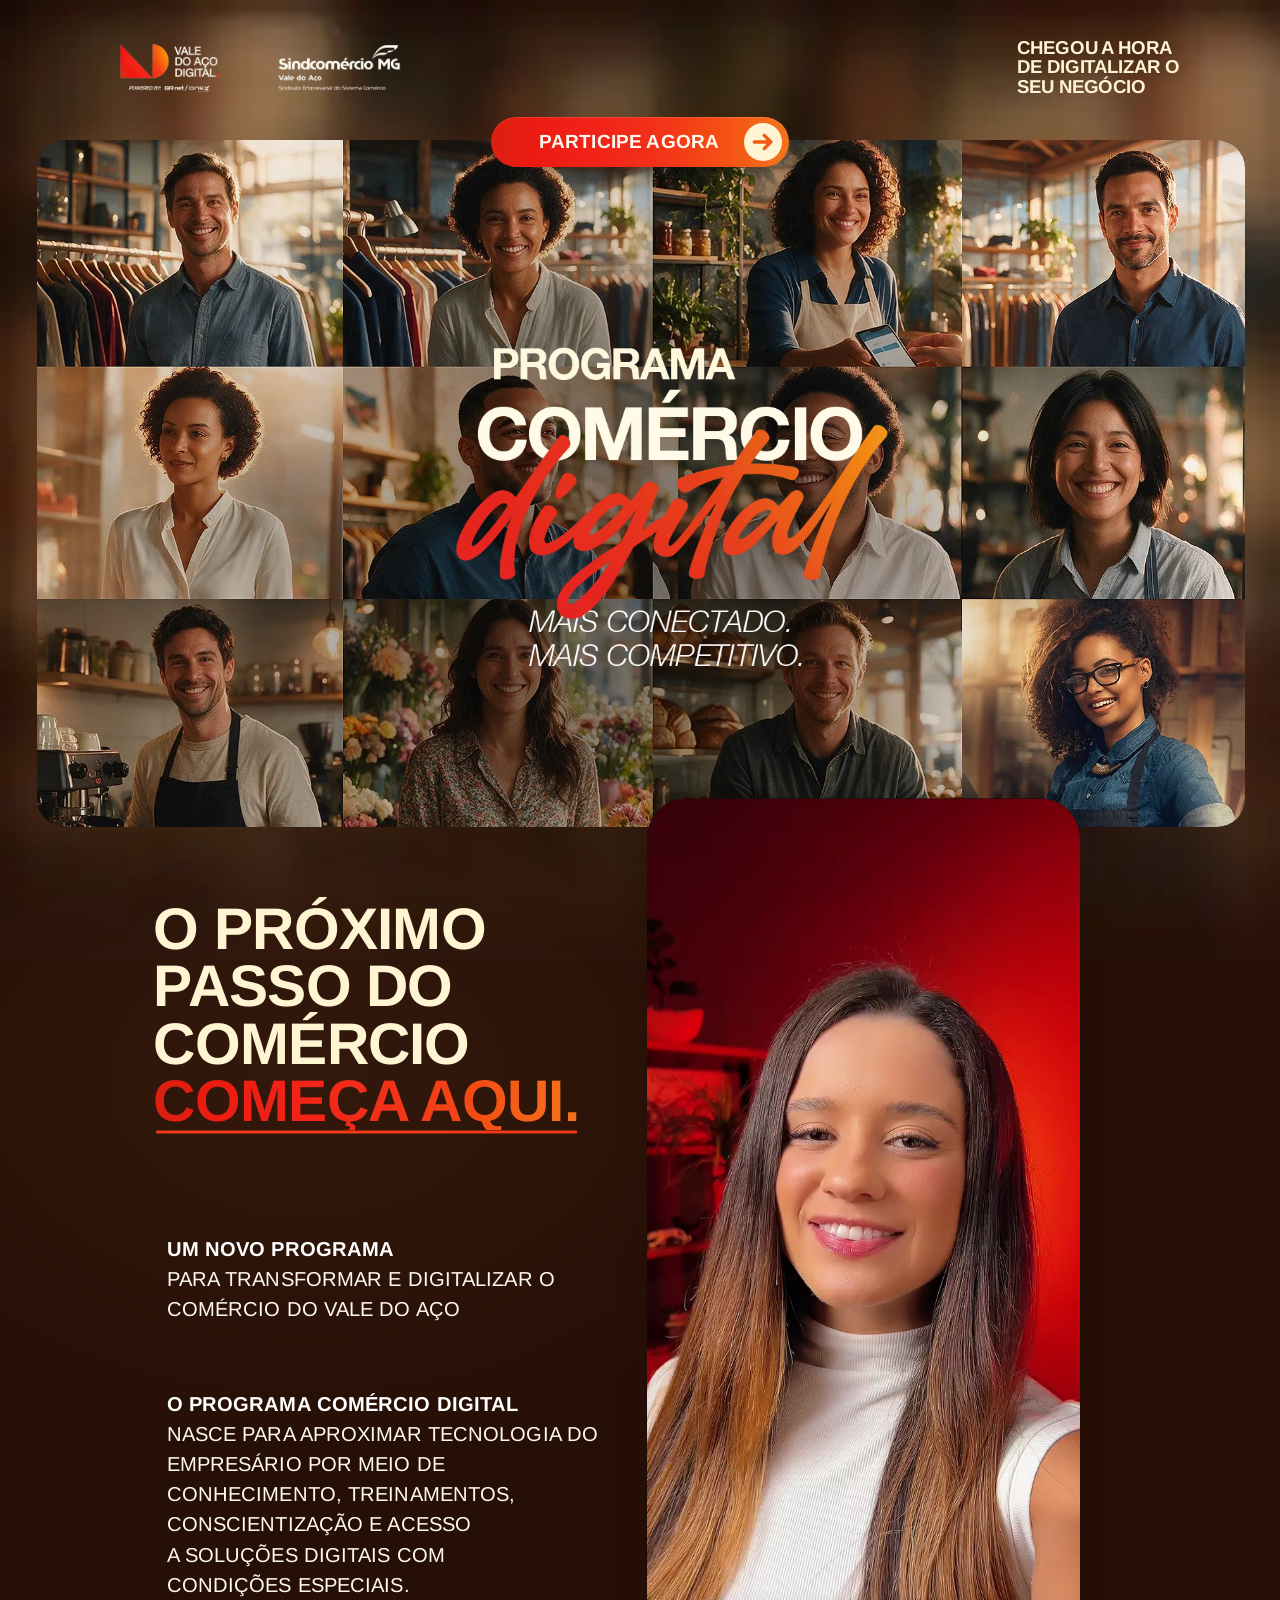
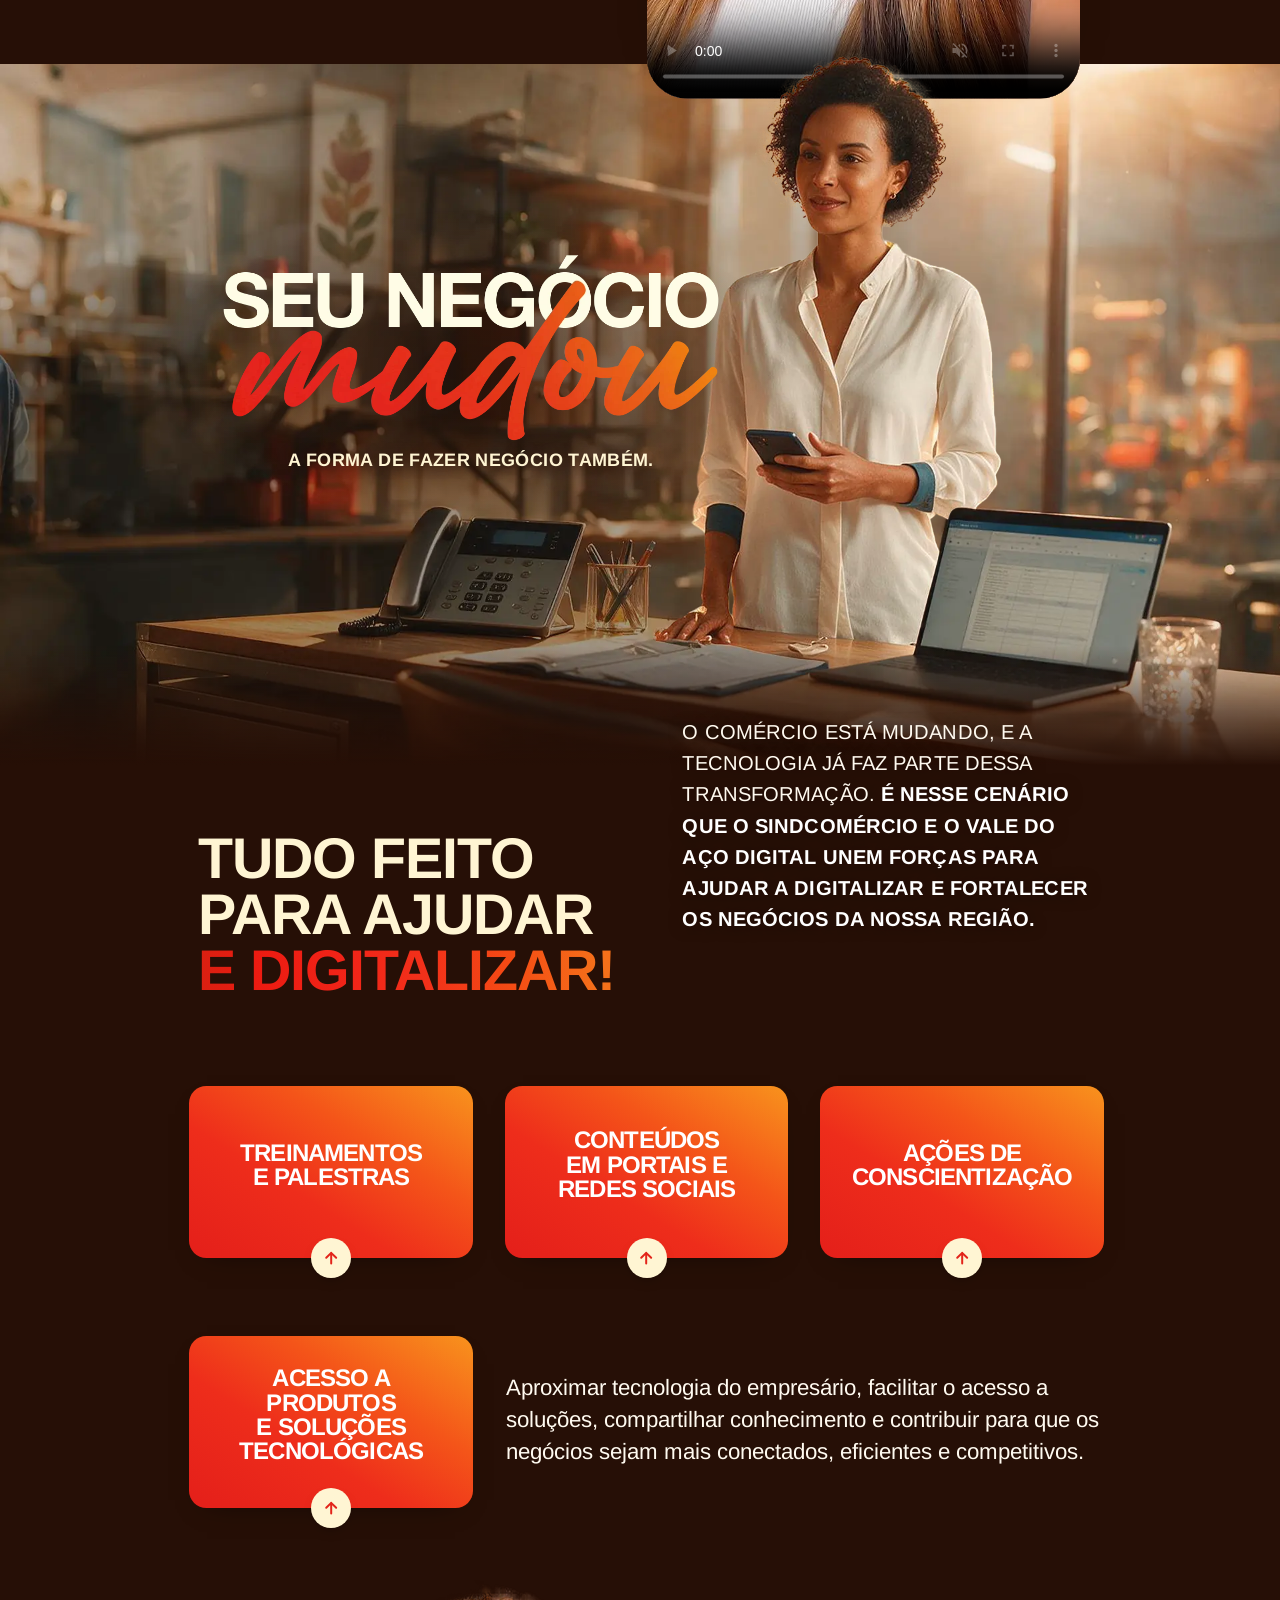
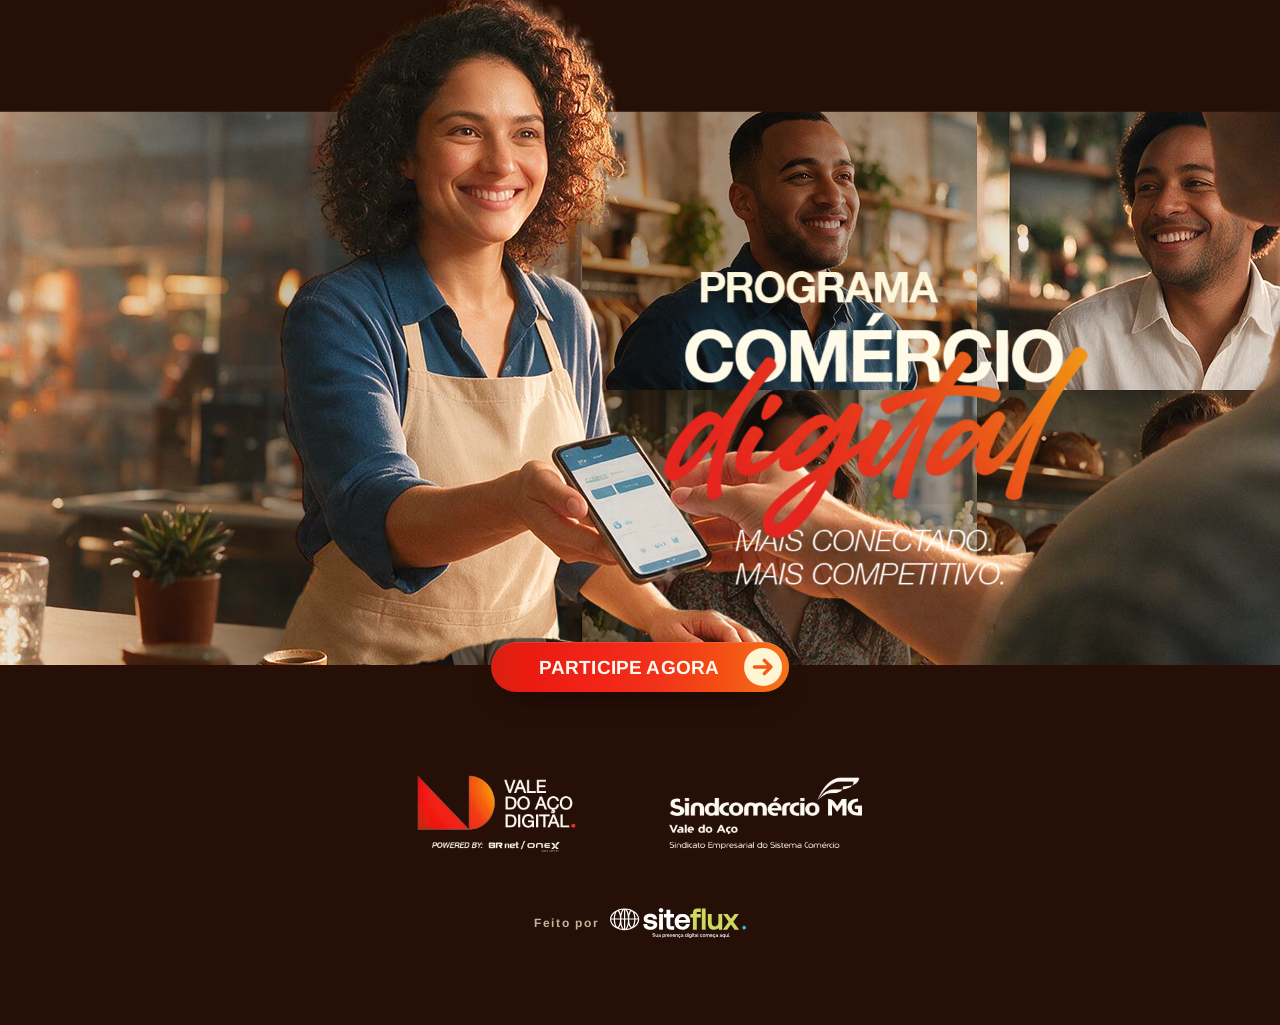
==== commit c8738dda: "Prévia: três planos na cena da comerciante, topo alinhado e vídeo de apresentação no quadro" ====
--- a/index.html
+++ b/index.html
@@ -62,8 +62,8 @@
   </script>
   <!-- a assinatura (h1) vem depois das 12 fotos no HTML; o preload a pede primeiro, antes de elas disputarem a rede -->
   <link rel="preload" as="image" href="assets/img/programa/k-title.webp" fetchpriority="high">
-  <link rel="stylesheet" href="assets/css/programa.css?v=3.6">
-  <link rel="stylesheet" href="assets/css/programa-fx.css?v=3.6">
+  <link rel="stylesheet" href="assets/css/programa.css?v=3.10">
+  <link rel="stylesheet" href="assets/css/programa-fx.css?v=3.7">
 </head>
 <body>
   <a class="skip" href="#conteudo">Ir para o conteúdo</a>
@@ -120,29 +120,13 @@
         <p class="proximo__p" data-rv data-px="1"><strong>O Programa Comércio Digital</strong> nasce para aproximar tecnologia do empresário por meio de conhecimento, treinamentos, conscientização e acesso a soluções digitais com condições especiais.</p>
       </div>
 
-      <!-- 4.5 · o antigo quadro preto: peça gráfica com as quatro frentes do programa (mesma importância, sem ordem) -->
-      <aside class="quadro" aria-labelledby="titulo-frentes" data-rv=".quadro__simbolo" data-px="2" data-px-depth="arc">
-        <div class="quadro__placa boia">
-        <div class="quadro__corpo">
-        <div class="quadro__topo">
-          <svg class="quadro__simbolo" viewBox="8 4 193.4 137.4" aria-hidden="true" focusable="false">
-            <defs>
-              <linearGradient id="q-tri" gradientUnits="userSpaceOnUse" x1="12.27" y1="137.36" x2="135.42" y2="8.02"><stop offset="0" stop-color="#ba2819"/><stop offset=".22" stop-color="#e41a18"/><stop offset="1" stop-color="#e62821"/></linearGradient>
-              <linearGradient id="q-disc" gradientUnits="userSpaceOnUse" x1="135.63" y1="137.36" x2="197.1" y2="8.02"><stop offset="0" stop-color="#e62f21"/><stop offset=".45" stop-color="#ea5f1b"/><stop offset="1" stop-color="#f39316"/></linearGradient>
-            </defs>
-            <path class="quadro__tri" fill="url(#q-tri)" d="M12.27 8.02L135.42 137.36H12.27Z"/>
-            <path class="quadro__disc" fill="url(#q-disc)" d="M135.63 137.36V8.02A61.47 64.67 0 0 1 135.63 137.36Z"/>
-          </svg>
-          <h3 class="quadro__titulo" id="titulo-frentes">Frentes do programa</h3>
-        </div>
-        <ul class="quadro__lista">
-          <li class="frente" style="--i:0"><span class="frente__no" aria-hidden="true"><svg viewBox="0 0 24 24" focusable="false"><rect x="3" y="4" width="18" height="12" rx="1.5"/><path d="M12 16v4M8 20h8M7 12.5l3.2-3.2 2.6 2.2 4.2-4.3"/></svg></span><span class="frente__rotulo">Treinamentos e palestras</span></li>
-          <li class="frente" style="--i:1"><span class="frente__no" aria-hidden="true"><svg viewBox="0 0 24 24" focusable="false"><path d="M4.5 4.5h15a1.5 1.5 0 0 1 1.5 1.5v9a1.5 1.5 0 0 1-1.5 1.5H11l-4.5 3.5v-3.5h-2A1.5 1.5 0 0 1 3 15V6a1.5 1.5 0 0 1 1.5-1.5z"/><path d="M7 8.5h10M7 12h6.5"/></svg></span><span class="frente__rotulo">Conteúdos em portais e redes sociais</span></li>
-          <li class="frente" style="--i:2"><span class="frente__no" aria-hidden="true"><svg viewBox="0 0 24 24" focusable="false"><path d="M3.5 10v4a1 1 0 0 0 1 1H7l6 4V5L7 9H4.5a1 1 0 0 0-1 1z"/><path d="M16.5 9a4.2 4.2 0 0 1 0 6M19 6.5a8 8 0 0 1 0 11"/></svg></span><span class="frente__rotulo">Ações de conscientização</span></li>
-          <li class="frente" style="--i:3"><span class="frente__no" aria-hidden="true"><svg viewBox="0 0 24 24" focusable="false"><rect x="4.5" y="5" width="15" height="10.5" rx="1.5"/><path d="M2.5 19h19M8 8.8h8M8 11.8h5"/></svg></span><span class="frente__rotulo">Acesso a produtos e soluções tecnológicas</span></li>
-        </ul>
-        </div>
-        <p class="quadro__rodape">Sindcomércio MG Vale do Aço + Vale do Aço Digital</p>
+      <!-- quadro preto com o vídeo de apresentação (30/09). Começa mudo e em loop quando o bloco aparece; o botão liga o som.
+           Sem JS, com ?fx=0 ou com movimento reduzido: controles nativos, sem tocar sozinho (assets/js/programa-video.js).
+           As quatro frentes que ficavam aqui continuam nos cartões de serviço (bloco anterior em qa/video-quadro-2026-09-30/backup/). -->
+      <aside class="quadro" aria-label="Vídeo de apresentação do Programa Comércio Digital" data-px="2" data-px-depth="arc">
+        <div class="quadro__placa quadro__placa--video boia">
+          <video class="quadro__video" src="assets/video/programa-apresentacao.mp4" poster="assets/video/programa-apresentacao-capa.webp" width="720" height="1280" muted loop playsinline preload="none" controls aria-label="Vídeo de apresentação do Programa Comércio Digital"></video>
+          <button class="quadro__som" type="button" aria-pressed="false" hidden><svg viewBox="0 0 24 24" aria-hidden="true" focusable="false"><path class="quadro__som-alto" d="M3.5 9.5v5h3.8L12 18.8V5.2L7.3 9.5z"/><path class="quadro__som-onda" d="M15.5 9a4.2 4.2 0 0 1 0 6M18 6.5a7.8 7.8 0 0 1 0 11"/><path class="quadro__som-x" d="M16 9.5l5 5M21 9.5l-5 5"/></svg><span class="quadro__som-rotulo sr-only">Ativar som</span></button>
         </div>
       </aside>
     </section>
@@ -233,5 +217,6 @@
 }
   </script>
   <script src="assets/js/programa-fx.js?v=3.6" defer></script>
+  <script src="assets/js/programa-video.js?v=2" defer></script>
 </body>
 </html>
--- a/assets/css/programa.css
+++ b/assets/css/programa.css
@@ -45,12 +45,12 @@
 
 /* ============================ Topo: marcas + frase de entrada ============================ */
 .topo {
-  display: flex; align-items: flex-start; justify-content: space-between; gap: 16px 24px; flex-wrap: wrap;
+  display: flex; align-items: center; justify-content: space-between; gap: 16px 24px; flex-wrap: wrap;   /* frase na mesma linha das marcas */
   padding: calc(57 * var(--u)) calc(148 * var(--u)) 0 calc(178 * var(--u));
 }
 .topo__marcas { width: clamp(220px, calc(424 * var(--u)), 424px); }
 .topo__frase {
-  margin-top: calc(4 * var(--u)); max-width: 8.8em;
+  margin: 0; max-width: 8.8em;
   font-weight: 700; font-size: clamp(16px, calc(28 * var(--u)), 28px); line-height: 1.04; letter-spacing: -.005em;
   text-transform: uppercase; color: var(--creme);
 }
@@ -137,6 +137,27 @@
      que fica acima do quadro, desenhando uma aura em volta da cabeça */
   box-shadow: inset 0 0 0 1px rgb(255 245 211 / .075), 0 -26px 50px -30px rgb(0 0 0 / .6);
 }
+/* quadro com vídeo (30/09): o vídeo vertical preenche a placa (recorte central); botão de som no canto de baixo à
+   esquerda (o topo da placa fica sobre o mosaico e sai da tela; a comerciante da foto seguinte encobre o centro-direita). Tablet/celular: placa em 9:16, até 420 px. */
+.quadro__placa.quadro__placa--video { position: relative; padding: 0; gap: 0; overflow: hidden; overflow: clip; background: #120602; }
+.quadro__video { position: absolute; inset: 0; width: 100%; height: 100%; object-fit: cover; object-position: 50% 30%; background: #120602; }
+.quadro__som {
+  position: absolute; z-index: 1; bottom: clamp(16px, calc(32 * var(--u)), 32px); left: clamp(16px, calc(32 * var(--u)), 32px);
+  display: grid; place-items: center; width: 44px; height: 44px; padding: 0;   /* só o ícone; o nome acessível fica no rótulo .sr-only */
+  border: 0; border-radius: 999px; background: rgb(18 6 2 / .62); -webkit-backdrop-filter: blur(6px); backdrop-filter: blur(6px);
+  color: var(--creme); font: inherit; font-size: 13px; font-weight: 700; letter-spacing: .08em; text-transform: uppercase; text-shadow: none; cursor: pointer;
+}
+.quadro__som[hidden] { display: none; }
+.quadro__som:hover { background: rgb(18 6 2 / .82); }
+.quadro__som:focus-visible { outline: 2px solid var(--creme); outline-offset: 3px; }
+.quadro__som svg { width: 20px; height: 20px; flex: none; fill: none; stroke: currentColor; stroke-width: 1.8; stroke-linecap: round; stroke-linejoin: round; }
+.quadro__som .quadro__som-alto { fill: currentColor; }
+.quadro__som .quadro__som-onda, .quadro__som.is-som .quadro__som-x { display: none; }
+.quadro__som.is-som .quadro__som-onda { display: inline; }
+@media (max-width: 1023.98px) {
+  .quadro:has(.quadro__placa--video) { justify-content: center; }
+  .quadro__placa.quadro__placa--video { flex: 0 1 420px; aspect-ratio: 9 / 16; padding: 0; }
+}
 .quadro__corpo { display: flex; flex-direction: column; gap: var(--q-gap); margin-block: auto; }   /* símbolo + frentes, centrados acima da assinatura */
 .quadro__topo { display: flex; flex-direction: column; align-items: flex-start; gap: clamp(14px, calc(26 * var(--u)), 26px); }
 .quadro__simbolo { width: clamp(64px, calc(148 * var(--u)), 148px); height: auto; overflow: visible; }
@@ -161,7 +182,8 @@
 /* ============================ 3 · "Seu negócio mudou": dois planos numa janela ============================ */
 .mudou { position: relative; }
 .mudou__cena { position: relative; aspect-ratio: 1920 / 1051; pointer-events: none; }   /* janela = linhas 24..1075 da foto */
-.mudou__janela { position: absolute; inset: 0; z-index: 3; overflow: hidden; overflow: clip; }
+/* três planos: fundo da loja (z 1) < quadro preto (.quadro, z 2, desce sobre a foto) < comerciante (z 4) */
+.mudou__janela { position: absolute; inset: 0; z-index: 1; overflow: hidden; overflow: clip; }
 .mudou__frente { position: absolute; inset: 0; z-index: 4; clip-path: inset(-14% 0 0 0); }     /* o cabelo pode ultrapassar o topo */
 .mudou__fundo, .mudou__pessoa { position: absolute; left: 0; top: calc(-24 / 1051 * 100%); width: 100%; max-width: none; }
 /* sem degradê no topo da foto: qualquer escurecimento só do plano distante desenha uma aura em volta da cabeça
@@ -279,7 +301,7 @@
   body { background-size: 100% auto; }
   .topo { padding: 18px 16px 0; gap: 12px; }
   .topo__marcas { width: clamp(150px, 47vw, 300px); }
-  .topo__frase { font-size: 16px; margin-top: 2px; }
+  .topo__frase { font-size: 16px; }
   .cta__face { padding-left: calc(var(--cta-h) * .62); }
   .cta__mag { gap: calc(var(--cta-h) * .32); }
   .cta--topo { margin-top: 20px; }
--- a/assets/css/programa-fx.css
+++ b/assets/css/programa-fx.css
@@ -64,11 +64,11 @@
 .proximo__p[data-px="1"], .tudo__aprox { --px-a: var(--px-corpo-1); }
 .proximo__p[data-px="2"], .tudo__p { --px-a: var(--px-corpo-2); }
 .topo__marcas, .rodape__marcas { --px-a: var(--px-marca); }
-.topo__frase { --px-a: var(--px-chamada); }
+.topo__frase { --px-a: var(--px-marca); }   /* mesmo plano das marcas: frase e marcas andam juntas, sempre alinhadas */
 .cta--topo { --px-a: calc(var(--px-cta) * -1); }
 .cta--final { --px-a: var(--px-cta); }
 .mudou__fundo { --px-a: var(--px-fundo); }
-.mudou__pessoa { --px-a: var(--px-pessoa); }
+.mudou__pessoa { --px-a: var(--px-fundo); }   /* três planos (30/09): a mão apoia no balcão do fundo; mulher e fundo andam juntos e o quadro passa entre eles */
 .mudou__titulo, .final__titulo { --px-a: var(--px-letreiro); } /* limite próprio sobre fotografias */
 .quadro { --px-a: var(--px-quadro); }
 .svc { --px-a: var(--px-servicos); } /* mesma trilha e amplitude: bordas de cada linha permanecem alinhadas */
